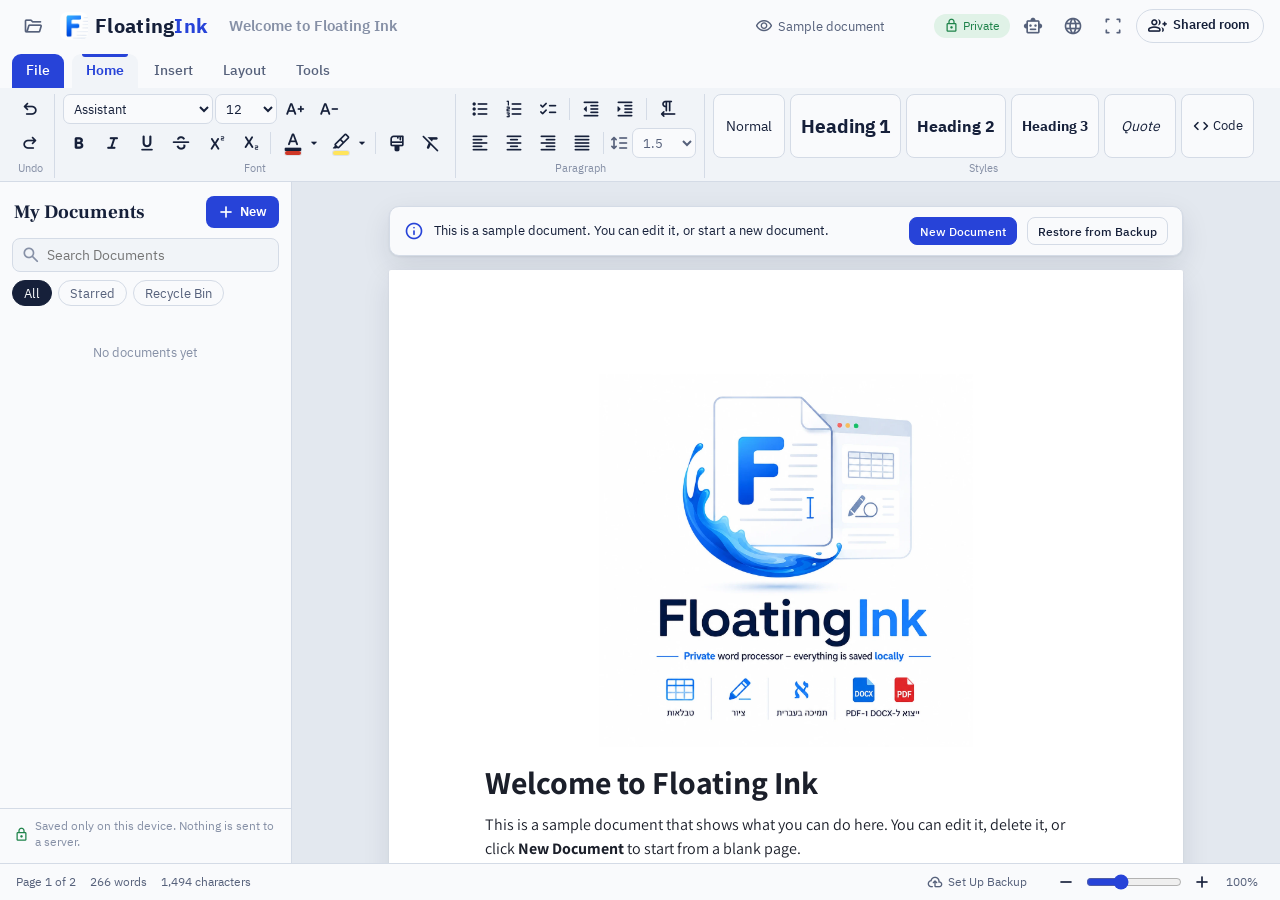
==== ink/index.html @ 9ad46cd8 "Merge main (one-click background removal in drawings) into photo-tools Both sides added translations" ====
<!DOCTYPE html>
<html lang="he" dir="rtl">
<head>
<meta charset="utf-8">
<meta name="viewport" content="width=device-width, initial-scale=1, viewport-fit=cover">
<script>
/* the language: the one chosen on the site (flrot:lang, shared with the games), else Hebrew if the browser
   lists it at all, else the browser's first language we have. Anything but Hebrew loads lang/<code>.js
   before the app starts; Hebrew is the source text inside the app */
(function () {
  var all = ['he', 'en', 'ar', 'zh', 'es', 'fr', 'pt', 'ru', 'de'], l = null, i, c;
  try { l = localStorage.getItem('flrot:lang'); } catch (e) {}
  if (all.indexOf(l) < 0) {
    var nav = navigator.languages || [navigator.language || ''], codes = [];
    for (i = 0; i < nav.length; i++) { c = String(nav[i]).slice(0, 2).toLowerCase(); codes.push(c === 'iw' ? 'he' : c); }
    l = codes.indexOf('he') >= 0 ? 'he' : null;
    for (i = 0; i < codes.length && !l; i++) if (all.indexOf(codes[i]) >= 0) l = codes[i];
    l = l || 'he';
  }
  var root = document.documentElement;
  root.lang = l; root.dir = l === 'he' || l === 'ar' ? 'rtl' : 'ltr';
  /* scripts the Hebrew fonts don't cover: their own interface font, and two document fonts (FONTS in the app) */
  var f = { ar: ['"IBM Plex Sans Arabic"', 'Amiri:wght@400;700&family=Cairo:wght@400;700&family=IBM+Plex+Sans+Arabic:wght@400;500;600;700'],
            ru: ['"Noto Sans"', 'Noto+Sans:wght@400;500;600;700&family=Noto+Serif:wght@400;700'],
            zh: ['"Noto Sans SC"', 'Noto+Sans+SC:wght@400;500;700&family=Noto+Serif+SC:wght@400;700'] }[l];
  if (f) {
    document.write('<link rel="stylesheet" href="https://fonts.googleapis.com/css2?family=' + f[1] + '&display=swap">');
    root.style.setProperty('--ui', f[0] + ',"IBM Plex Sans Hebrew","Segoe UI",Arial,sans-serif');
  }
  if (l !== 'he') document.write('<script src="lang/' + l + '.js"><\/script>');
})();
</script>
<title>Floating Ink</title>
<meta name="description" content="Floating Ink — מעבד תמלילים בעברית: עיצוב כמו בוורד, טבלאות, תמונות, ציור ביד, כתיבה על קובצי PDF ושמירה כ-Word וכ-PDF. המסמכים נשמרים רק במכשיר שלך.">
<meta property="og:type" content="website">
<meta property="og:site_name" content="Floating rotation">
<meta property="og:title" content="Floating Ink">
<meta property="og:description" content="מעבד תמלילים פרטי בעברית – הכל נשמר אצלך. מתקינים ישר מהדפדפן.">
<meta property="og:url" content="https://floatingrotations.com/ink/">
<meta property="og:image" content="https://floatingrotations.com/ink/floating-ink.jpg">
<meta property="og:image:width" content="1254">
<meta property="og:image:height" content="1254">
<meta name="twitter:card" content="summary_large_image">
<meta name="theme-color" content="#f9fafc" media="(prefers-color-scheme: light)">
<meta name="theme-color" content="#141a29" media="(prefers-color-scheme: dark)">
<meta name="apple-mobile-web-app-capable" content="yes">
<meta name="apple-mobile-web-app-title" content="Floating Ink">
<link rel="manifest" href="manifest.webmanifest">
<link rel="icon" type="image/png" sizes="32x32" href="icons/favicon-32.png">
<link rel="apple-touch-icon" href="icons/apple-touch-icon.png">
<link rel="preconnect" href="https://fonts.googleapis.com">
<link rel="preconnect" href="https://fonts.gstatic.com" crossorigin>
<link id="docFonts" rel="stylesheet" href="https://fonts.googleapis.com/css2?family=Alef:wght@400;700&family=Amatic+SC:wght@400;700&family=Assistant:wght@400;700&family=Bellefair&family=David+Libre:wght@400;700&family=Frank+Ruhl+Libre:wght@400;700;900&family=Fredoka:wght@400;700&family=Heebo:wght@400;700&family=IBM+Plex+Mono&family=IBM+Plex+Sans+Hebrew:wght@400;500;600;700&family=Karantina:wght@400;700&family=Miriam+Libre:wght@400;700&family=Noto+Sans+Hebrew:wght@400;700&family=Noto+Serif+Hebrew:wght@400;700&family=Rubik:wght@400;700&family=Secular+One&family=Solitreo&family=Suez+One&family=Varela+Round&display=swap">
<link rel="stylesheet" href="https://fonts.googleapis.com/css2?family=Material+Symbols+Rounded:opsz,wght,FILL,GRAD@24,400,0..1,0&amp;icon_names=abc,ac_unit,ad_group,add,add_box,add_column_left,add_column_right,add_photo_alternate,add_reaction,add_row_above,add_row_below,align_horizontal_center,align_horizontal_left,align_horizontal_right,align_vertical_bottom,align_vertical_center,align_vertical_top,animation,arrow_back,arrow_downward,arrow_drop_down,arrow_forward,arrow_range,arrow_right_alt,arrow_selector_tool,arrow_upward,article,aspect_ratio,auto_awesome,auto_awesome_motion,auto_fix_high,auto_stories,autoplay,background_replace,backup,bar_chart,block,blur_circular,blur_on,bookmark_add,border_all,border_bottom,border_clear,border_color,border_inner,border_left,border_outer,border_right,border_style,border_top,broken_image,brush,calculate,calendar_today,call_split,cell_merge,chat,check,check_circle,checklist,checklist_rtl,chevron_left,chevron_right,chips,circle,class,close,cloud_done,cloud_off,co_present,code,colorize,compare,compress,computer,content_copy,content_cut,content_paste,contrast,crop,crop_free,crop_landscape,crop_portrait,crop_square,css,csv,curtains,dark_mode,dashboard,database,deblur,decimal_decrease,decimal_increase,delete,delete_forever,delete_sweep,description,desk,docs,document_scanner,done,done_all,donut_large,download,draw,edit,edit_calendar,edit_note,emoji_symbols,error,event,expand,expand_less,expand_more,exposure,face,filter_alt,filter_alt_off,filter_b_and_w,filter_tilt_shift,filter_vintage,find_replace,first_page,fit_screen,flag,flare,flip,flip_to_back,flip_to_front,folder_open,font_download,format_align_center,format_align_justify,format_align_left,format_align_right,format_bold,format_clear,format_color_fill,format_color_text,format_indent_decrease,format_indent_increase,format_italic,format_line_spacing,format_list_bulleted,format_list_numbered,format_list_numbered_rtl,format_paint,format_textdirection_l_to_r,format_textdirection_r_to_l,format_underlined,fullscreen,fullscreen_exit,function,functions,gesture,gif,gradient,grain,grid_off,grid_on,grid_view,group,group_add,height,history,home,horizontal_distribute,horizontal_rule,hourglass_top,html,image,imagesmode,info,ink_eraser,ink_highlighter,ink_marker,ink_pen,input,insert_page_break,install_desktop,interests,invert_colors,keyboard,label,landscape,language,lasso_select,last_page,layers,layers_clear,legend_toggle,lens_blur,library_music,light,lightbulb,line_weight,link,link_off,list,lock,login,logout,mail,margin,markdown,match_case,menu,mic,mic_off,more_horiz,motion_blur,motion_photos_off,move_down,move_up,movie,music_note,new_label,note,note_add,notes,opacity,open_in_new,open_with,palette,pause,payments,percent,photo_library,picture_as_pdf,pie_chart,pivot_table_chart,play_arrow,play_circle,playlist_add,playlist_remove,portrait,print,public,push_pin,radio_button_checked,record_voice_over,rectangle,redo,refresh,remove,resize,restart_alt,restore,restore_from_trash,rotate_right,rounded_corner,save,savings,schedule,school,script,search,segment,select,select_all,sell,send,settings_backup_restore,shadow,shapes,share,shopping_cart,show_chart,skip_next,skip_previous,slideshow,smart_display,smart_toy,sort,space_bar,speaker_notes,speaker_notes_off,spellcheck,splitscreen,star,start,sticky_note_2,stop,storage,strikethrough_s,stroke_full,style,subscript,summarize,superscript,swap_horiz,swipe_left,sync,tab,table,table_edit,table_rows,table_view,tabs,tag,text_decrease,text_fields,text_format,text_increase,thermostat,title,toast,toc,tonality,toolbar,translate,travel_explore,tune,turn_slight_right,undo,unfold_less,unfold_more,ungroup,update,upload,upload_file,vertical_align_bottom,vertical_align_center,vertical_align_top,vertical_distribute,vertical_split,vibration,video_file,videocam,view_agenda,view_carousel,view_column,view_in_ar,view_quilt,view_sidebar,vignette,visibility,visibility_off,volume_up,wallpaper,warning,west,width,work,wrap_text,zoom_in,zoom_out&amp;display=block">
<style id="appcss">
:root{
  --desk:#e3e8ef;--surface:#f9fafc;--surface-2:#f1f4f8;--surface-3:#e6ebf2;
  --line:#d4dbe6;--text:#16203a;--text-2:#56617b;--text-3:#8690a6;
  --accent:#2743d8;--accent-2:#1b31a8;--accent-soft:#e3e8fd;--on-accent:#fff;
  --red:#cf3727;--red-soft:#fbe7e4;--green:#1d8249;--green-soft:#e0f2e7;--amber:#a86400;--amber-soft:#fcefd6;
  --paper:#fff;--rule:#c6d3ec;--margin-line:#eaa1a1;
  --shadow:0 1px 2px rgba(22,32,58,.08),0 10px 28px rgba(22,32,58,.10);
  --pop:0 14px 36px rgba(22,32,58,.20),0 2px 6px rgba(22,32,58,.08);
  --ui:"IBM Plex Sans Hebrew","Noto Sans Hebrew","Segoe UI",Arial,sans-serif;
  --display:"Frank Ruhl Libre","David Libre","Times New Roman",serif;
  --mono:"IBM Plex Mono",Consolas,"Courier New",monospace;
  color-scheme:light;
}
@media (prefers-color-scheme:dark){:root:not([data-theme="light"]){
  --desk:#0c111d;--surface:#141a29;--surface-2:#1a2133;--surface-3:#232c42;
  --line:#2a3450;--text:#e4e8f1;--text-2:#a0aac0;--text-3:#6e7892;
  --accent:#8a9dff;--accent-2:#aab8ff;--accent-soft:#222b50;--on-accent:#0c111d;
  --red:#ff7a6a;--red-soft:#3b1f1d;--green:#62cf92;--green-soft:#15301f;--amber:#f1b556;--amber-soft:#35290f;
  --paper:#f3f4f7;--rule:#c1cbe0;--margin-line:#dc9d9d;
  --shadow:0 1px 2px rgba(0,0,0,.5),0 12px 32px rgba(0,0,0,.4);
  --pop:0 16px 40px rgba(0,0,0,.55),0 2px 6px rgba(0,0,0,.3);
  color-scheme:dark;
}}
:root[data-theme="dark"]{
  --desk:#0c111d;--surface:#141a29;--surface-2:#1a2133;--surface-3:#232c42;
  --line:#2a3450;--text:#e4e8f1;--text-2:#a0aac0;--text-3:#6e7892;
  --accent:#8a9dff;--accent-2:#aab8ff;--accent-soft:#222b50;--on-accent:#0c111d;
  --red:#ff7a6a;--red-soft:#3b1f1d;--green:#62cf92;--green-soft:#15301f;--amber:#f1b556;--amber-soft:#35290f;
  --paper:#f3f4f7;--rule:#c1cbe0;--margin-line:#dc9d9d;
  --shadow:0 1px 2px rgba(0,0,0,.5),0 12px 32px rgba(0,0,0,.4);
  --pop:0 16px 40px rgba(0,0,0,.55),0 2px 6px rgba(0,0,0,.3);
  color-scheme:dark;
}
*,*::before,*::after{box-sizing:border-box}
html{height:100%;padding-top:env(safe-area-inset-top,0px);padding-bottom:env(safe-area-inset-bottom,0px)}
body{height:100%;margin:0;background:var(--desk);color:var(--text);font:14px/1.45 var(--ui);overflow:hidden}
[hidden]{display:none!important}
button,input,select,textarea{font:inherit;color:inherit}
button{cursor:pointer}
:focus-visible{outline:2px solid var(--accent);outline-offset:2px}
.ms{font-family:"Material Symbols Rounded";font-weight:normal;font-style:normal;font-size:20px;line-height:1;letter-spacing:normal;text-transform:none;display:inline-block;white-space:nowrap;direction:ltr;width:1em;overflow:hidden;flex:none;font-feature-settings:"liga";-webkit-font-smoothing:antialiased;font-variation-settings:"FILL" 0,"wght" 400,"GRAD" 0,"opsz" 24;user-select:none}
.ms.fill{font-variation-settings:"FILL" 1,"wght" 400,"GRAD" 0,"opsz" 24}
.flip{transform:scaleX(-1)}
:root[dir=ltr] .flip{transform:none}
.grow{flex:1}
.muted{color:var(--text-3)}
.small{font-size:12px}

/* ---------- app bar ---------- */
#app{height:100%;display:flex;flex-direction:column;min-height:0}
#appbar{flex:none;display:flex;align-items:center;gap:10px;padding:8px 16px;background:var(--surface);min-width:0}
.brand{display:flex;align-items:center;gap:7px;flex:none}
.brand img{width:28px;height:28px;display:block;border-radius:7px}
.wordmark{font:800 20px/1 var(--ui);letter-spacing:.3px;direction:ltr}
.wordmark b{color:var(--accent);font-weight:800}
.doc-title{flex:1 1 auto;min-width:60px;max-width:520px;border:1px solid transparent;border-radius:8px;background:transparent;padding:6px 10px;font-weight:600;font-size:15px;color:var(--text)}
.doc-title:hover{border-color:var(--line)}
.doc-title:focus{border-color:var(--accent);background:var(--surface-2);outline:none}
.doc-title::placeholder{color:var(--text-3)}
.save-state{display:inline-flex;align-items:center;gap:5px;font-size:12.5px;color:var(--text-2);white-space:nowrap;border:0;background:none;padding:4px 7px;border-radius:6px;cursor:default}
.save-state.error{color:var(--red);background:var(--red-soft);cursor:pointer}
.save-state .ms{font-size:18px}
.file-chip{display:inline-flex;align-items:center;gap:5px;min-width:0;max-width:230px;font-size:12.5px;color:var(--text-2);white-space:nowrap;border:1px solid var(--line);background:var(--surface-2);padding:3px 10px 3px 8px;border-radius:999px;cursor:pointer}
.file-chip .txt{overflow:hidden;text-overflow:ellipsis}
.file-chip .ms{font-size:17px}
.file-chip:hover,.file-chip.dirty{border-color:var(--accent);color:var(--accent)}
.file-chip.dirty{background:var(--accent-soft)}
@media (max-width:640px){.file-chip .txt{display:none}.file-chip{padding:3px 6px}}
.appbar-end{margin-inline-start:auto;display:flex;align-items:center;gap:6px;flex:none}
.private{display:inline-flex;align-items:center;gap:4px;font-size:12px;color:var(--green);background:var(--green-soft);padding:3px 10px;border-radius:999px;white-space:nowrap;cursor:default}
.private .ms{font-size:15px}
.icon-btn{display:inline-grid;place-items:center;width:34px;height:34px;flex:none;border-radius:8px;border:0;background:none;color:var(--text-2);padding:0}
.icon-btn:hover{background:var(--surface-3);color:var(--text)}
.ai-btn{display:inline-flex;align-items:center;gap:6px;height:34px;padding:0 14px 0 12px;border-radius:999px;border:0;background:var(--accent);color:var(--on-accent);font-weight:600;font-size:13px;white-space:nowrap}
.ai-btn:hover{background:var(--accent-2)}
.install-btn{display:inline-flex;align-items:center;gap:6px;height:34px;padding:0 13px 0 11px;border-radius:999px;border:1.5px solid var(--accent);background:transparent;color:var(--accent);font-weight:600;font-size:13px;white-space:nowrap}
.install-btn:hover{background:var(--accent-soft)}
.no-ai .ai-only{display:none!important}

/* ---------- ribbon ---------- */
#tabs{flex:none;display:flex;align-items:flex-end;gap:2px;padding:2px 12px 0;background:var(--surface);overflow-x:auto;scrollbar-width:none}
#tabs::-webkit-scrollbar{display:none}
.tab{position:relative;border:0;background:none;padding:7px 14px 8px;font-weight:500;font-size:13.5px;color:var(--text-2);border-radius:9px 9px 0 0;white-space:nowrap}
.tab:hover{color:var(--text);background:var(--surface-2)}
.tab[aria-selected="true"]{color:var(--accent);background:var(--surface-2);font-weight:600}
.tab[aria-selected="true"]::before{content:"";position:absolute;inset-inline:10px;top:0;height:3px;border-radius:0 0 3px 3px;background:var(--accent)}
.tab.file{color:var(--on-accent);background:var(--accent);margin-inline-end:6px}
.tab.file:hover{background:var(--accent-2);color:var(--on-accent)}
.tab.file[aria-selected="true"]{background:var(--accent-2)}
.tab.file[aria-selected="true"]::before{display:none}
.tab.ctx{color:var(--amber)}
.tab.ctx[aria-selected="true"]::before{background:var(--amber)}
#ribbon{flex:none;background:var(--surface-2);border-bottom:1px solid var(--line);overflow-x:auto;overflow-y:hidden}
.panel{display:flex;align-items:stretch;width:max-content;min-width:100%;min-height:92px;padding:6px 6px 3px}
.grp{display:flex;flex-direction:column;justify-content:space-between;padding:0 8px;border-inline-end:1px solid var(--line)}
.grp:last-child{border-inline-end:0}
.gb{flex:1;display:flex;align-items:center;gap:3px}
.gb.col{flex-direction:column;align-items:stretch;justify-content:center;gap:4px}
.row{display:flex;align-items:center;gap:2px}
/* left to right, the alignment buttons read left, center, right, justify */
:root[dir=ltr] .row>[data-cmd=alignL]{order:1}
:root[dir=ltr] .row>[data-cmd=alignC]{order:2}
:root[dir=ltr] .row>[data-cmd=alignR]{order:3}
:root[dir=ltr] .row>[data-cmd=alignJ],:root[dir=ltr] .row>[data-cmd=alignJ]~*{order:4}
.lang-grid{display:grid;grid-template-columns:repeat(3,1fr);gap:6px;min-width:280px}
.lang-grid button{border:1px solid var(--line);background:var(--surface-2);color:var(--text);border-radius:8px;padding:8px 6px;font-weight:600;font-size:13.5px}
.lang-grid button:hover{border-color:var(--accent)}
.lang-grid button.on{background:var(--accent);border-color:var(--accent);color:#fff}
.gn{font-size:11px;color:var(--text-3);text-align:center;padding:3px 0 1px;white-space:nowrap}
.rb{display:inline-flex;align-items:center;justify-content:center;gap:4px;min-width:30px;height:30px;padding:0 5px;border:1px solid transparent;border-radius:7px;background:none;color:var(--text);font-weight:500;font-size:12.5px;white-space:nowrap}
.rb:hover{background:var(--surface-3)}
.rb:disabled{opacity:.4;cursor:default;background:none}
.rb.on{background:var(--accent-soft);color:var(--accent);border-color:color-mix(in srgb,var(--accent) 28%,transparent)}
.rb.big{flex-direction:column;height:64px;min-width:58px;max-width:88px;padding:4px 6px 3px;gap:3px;font-size:12px;line-height:1.15;white-space:normal;text-align:center}
.rb.big .ms{font-size:26px}
.rb.txt{padding:0 9px}
.sep{width:1px;align-self:stretch;margin:4px 3px;background:var(--line);flex:none}
.sel{height:30px;border:1px solid var(--line);border-radius:7px;background:var(--surface);padding:0 6px;font-size:13px}
.font-sel{width:150px}
.size-sel{width:62px}
.lh-wrap{display:inline-flex;align-items:center;gap:3px;color:var(--text-2)}
.lh-wrap .sel{width:64px}
.split{display:inline-flex;align-items:stretch}
.split .rb:first-child{border-start-end-radius:0;border-end-end-radius:0;padding-inline-end:2px}
.split .rb:last-child{min-width:16px;width:16px;padding:0;border-start-start-radius:0;border-end-start-radius:0}
.split .rb:last-child .ms{font-size:16px}
.cbar{position:relative;display:inline-grid;place-items:center;height:24px}
.cbar::after{content:"";position:absolute;inset-inline:2px;bottom:0;height:4px;border-radius:2px;background:var(--c,#cf3727);box-shadow:0 0 0 1px rgba(0,0,0,.08)}
.cbar .ms{margin-top:-4px}
.styles{gap:5px}
.style-chip{height:64px;min-width:72px;padding:6px 10px;border:1px solid var(--line);border-radius:8px;background:var(--surface);color:var(--text);display:flex;align-items:center;justify-content:center;white-space:nowrap}
.style-chip:hover{border-color:var(--text-3)}
.style-chip.on{border-color:var(--accent);box-shadow:inset 0 0 0 1px var(--accent);color:var(--accent)}
.paper-btn{display:flex;flex-direction:column;align-items:center;gap:3px;border:1px solid transparent;border-radius:8px;background:none;padding:4px 6px;font-size:11.5px;color:var(--text)}
.paper-btn:hover{background:var(--surface-3)}
.paper-btn.on{border-color:var(--accent);background:var(--accent-soft);color:var(--accent)}
.pp{display:block;width:30px;height:40px;border:1px solid #c9d0dc;border-radius:3px;background:#fff}
.pp.lines{background:repeating-linear-gradient(#fff 0 5px,#b9c7e6 5px 6px)}
.pp.grid{background:linear-gradient(#c7d2e8 1px,transparent 1px) 0 0/5px 5px,linear-gradient(90deg,#c7d2e8 1px,transparent 1px) 0 0/5px 5px,#fff}
.pp.dots{background:radial-gradient(circle,#9fadc8 .8px,transparent 1.2px) 0 0/5px 5px,#fff}
.pc-grid{display:grid;grid-template-columns:repeat(3,24px);gap:6px}
.pc{width:24px;height:24px;border-radius:6px;border:1px solid #c3cad6;padding:0}
.pc.on{box-shadow:0 0 0 2px var(--surface-2),0 0 0 4px var(--accent)}

/* ---------- workspace ---------- */
#work{flex:1;display:flex;min-height:0;position:relative}
#drawer{flex:none;width:292px;display:flex;flex-direction:column;background:var(--surface);border-inline-end:1px solid var(--line);min-height:0}
#desk{flex:1;min-width:0;overflow:auto;position:relative;padding:24px 16px 72px}
#side{flex:none;width:350px;display:flex;flex-direction:column;background:var(--surface);border-inline-start:1px solid var(--line);min-height:0}
#banner{max-width:794px;margin:0 auto 14px;display:flex;align-items:center;gap:10px;flex-wrap:wrap;padding:10px 14px;border-radius:10px;background:var(--surface);border:1px solid var(--line);box-shadow:var(--shadow);font-size:13px}
#banner>.ms{color:var(--accent)}
#banner .b-txt{flex:1;min-width:180px}
#loading{position:absolute;inset:0;display:grid;place-items:center;color:var(--text-3);font-size:14px;background:var(--desk);z-index:5}

/* the sheet of paper */
#sheet{--pw:794px;--ph:1123px;--mt:96px;--ms:96px;--lp:24px;--page-color:#fff;position:relative;width:var(--pw);min-height:var(--ph);margin:0 auto;padding:var(--mt) var(--ms);background-color:var(--page-color);box-shadow:var(--shadow);border-radius:2px}
#sheet.paper-lines{background-image:linear-gradient(to left,transparent calc(var(--ms) - 14px),var(--margin-line) calc(var(--ms) - 14px),var(--margin-line) calc(var(--ms) - 12.5px),transparent calc(var(--ms) - 12.5px)),repeating-linear-gradient(to bottom,transparent 0,transparent calc(var(--lp) - 1px),var(--rule) calc(var(--lp) - 1px),var(--rule) var(--lp));background-position:0 0,0 var(--mt)}
#sheet.paper-grid{background-image:linear-gradient(var(--rule) 1px,transparent 1px),linear-gradient(90deg,var(--rule) 1px,transparent 1px);background-size:5mm 5mm}
#sheet.paper-dots{background-image:radial-gradient(circle at 1px 1px,#a9b5cd 1px,transparent 1.6px);background-size:5mm 5mm}
#sheet.paper-lines .doc p,#sheet.paper-lines .doc li,#sheet.paper-lines .doc h2,#sheet.paper-lines .doc h3{margin-block:0;line-height:var(--lp)}
#sheet.paper-lines .doc h1{margin-block:0;line-height:calc(var(--lp) * 2)}
#guides{position:absolute;inset:0;pointer-events:none}
.pg-line{position:absolute;inset-inline:0;height:0;border-top:1px dashed rgba(39,67,216,.32)}
.pg-line span{position:absolute;top:-9px;inset-inline-end:10px;font:500 10.5px/16px var(--ui);color:#7f89a0;background:var(--page-color);padding:0 7px;border-radius:8px;border:1px solid #dde2ec}
#editor{position:relative;min-height:calc(var(--ph) - 2 * var(--mt));outline:none;caret-color:#2743d8}
#editor[contenteditable="false"]{cursor:default}

/* ---------- document content (shared with exports) ---------- */
.doc{font-family:var(--doc-font,"Assistant"),"Assistant",Arial,sans-serif;font-size:var(--doc-size,12pt);line-height:var(--doc-lh,1.5);color:#1b1f2a;overflow-wrap:break-word;text-align:start}
.doc::after{content:"";display:block;clear:both}
.doc.empty>p:first-child::before{content:var(--t-start,"מתחילים לכתוב כאן…");position:absolute;color:#9aa3b6;pointer-events:none}
.doc p{margin:0 0 .5em}
.doc h1{font-size:2em;line-height:1.2;margin:.5em 0 .35em;font-weight:700}
.doc h2{font-size:1.5em;line-height:1.25;margin:.8em 0 .3em;font-weight:700}
.doc h3{font-size:1.2em;line-height:1.3;margin:.7em 0 .25em;font-weight:700}
.doc h4{font-size:1.05em;margin:.6em 0 .2em;font-weight:700}
.doc>:first-child{margin-top:0}
.doc blockquote{margin:.6em 0;padding:.35em 1em;border-inline-start:3px solid #2743d8;background:#f2f4fb;color:#39425a}
.doc pre{margin:.6em 0;padding:.7em 1em;background:#f2f4f8;border:1px solid #e0e5ee;border-radius:6px;font:.9em/1.5 var(--mono);white-space:pre-wrap;direction:ltr;text-align:left}
.doc ul,.doc ol{margin:0 0 .5em;padding-inline-start:1.7em}
.doc li{margin:.1em 0}
.doc li>ul,.doc li>ol,.doc ul>ul,.doc ol>ol,.doc ul>ol,.doc ol>ul{margin-bottom:0}
.doc ul.checklist{list-style:none;padding-inline-start:.1em}
.doc ul.checklist>li{position:relative;padding-inline-start:1.75em}
.doc ul.checklist>li::before{content:"";position:absolute;inset-inline-start:.1em;top:.25em;top:calc((1lh - 1.05em) / 2);width:1.05em;height:1.05em;border:1.6px solid #8390a8;border-radius:4px;background:#fff;cursor:pointer}
.doc ul.checklist>li[data-checked="true"]::before{background:#2743d8 url("data:image/svg+xml,%3Csvg xmlns='http://www.w3.org/2000/svg' viewBox='0 0 24 24'%3E%3Cpath d='M9.5 16.2 5.3 12l-1.4 1.4 5.6 5.6 11-11-1.4-1.4z' fill='%23fff'/%3E%3C/svg%3E") center/90% no-repeat;border-color:#2743d8}
.doc ul.checklist>li[data-checked="true"]{color:#8a93a8;text-decoration:line-through;text-decoration-color:#b3bacb}
.doc table{border-collapse:collapse;width:100%;margin:.4em 0 .8em;table-layout:fixed}
.doc td,.doc th{border:1px solid #b9c2d3;padding:.3em .5em;vertical-align:top;overflow-wrap:anywhere}
.doc th{background:#edf0f7;font-weight:700;text-align:start}
.doc td>:last-child,.doc th>:last-child{margin-bottom:0}
.doc img{max-width:100%;height:auto}
.doc img.img-center{display:block;margin:.5em auto}
.doc img.img-right{float:right;margin:.2em 0 .5em 1em}
.doc img.img-left{float:left;margin:.2em 1em .5em 0}
.doc img.sel{outline:2px solid #2743d8;outline-offset:2px}
.doc a{color:#2743d8;text-decoration:underline}
.doc hr{border:0;border-top:1.5px solid #c3cad8;margin:1em 0}
.doc hr.page-break{border-top:1.5px dashed #97a3bd;margin:1.6em 0;overflow:visible;position:relative}
.doc hr.page-break::after{content:var(--t-break,"מעבר עמוד");position:absolute;top:-.8em;left:50%;transform:translateX(-50%);padding:0 .7em;background:var(--page-color,#fff);font:500 11px/1.6 var(--ui);color:#8a93a8}
.doc .callout{margin:.6em 0;padding:.6em 1em;border-radius:6px;border-inline-start:4px solid}
.doc .callout>:last-child{margin-bottom:0}
.doc .callout-note{background:#e9eeff;border-color:#2743d8}
.doc .callout-tip{background:#e3f4e9;border-color:#1d8249}
.doc .callout-warn{background:#fff2d6;border-color:#c07a00}
.doc .callout-important{background:#fde7e3;border-color:#cf3727}
.doc .toc{margin:.6em 0 1em;padding:.7em 1em;border:1px solid #d5dbe7;border-radius:6px;background:#fafbfd}
.doc .toc p{margin:0 0 .2em;display:flex;gap:.4em;align-items:baseline}
.doc .toc .toc-title{font-weight:700;font-size:1.1em;margin-bottom:.4em}
.doc .toc .toc-l2{padding-inline-start:1.2em}
.doc .toc .toc-l3{padding-inline-start:2.4em}
.doc .toc .toc-dots{flex:1;border-bottom:1.5px dotted #b5bdcc;min-width:1em}
.doc .toc .toc-pg{color:#6c7590}
.doc sub,.doc sup{font-size:.72em;line-height:0}
.pdf-doc hr.page-break{break-after:page;page-break-after:always;border:0;margin:0}
.pdf-doc hr.page-break::after{display:none}
::highlight(find){background-color:rgba(255,213,0,.45)}
::highlight(find-cur){background-color:#ff9b3d;color:#000}

/* ---------- documents drawer ---------- */
.dr-head{display:flex;align-items:center;gap:8px;padding:14px 12px 10px 14px}
.dr-head h2{margin:0;font:700 19px var(--display);flex:1}
.new-btn{display:inline-flex;align-items:center;gap:4px;height:32px;padding:0 12px 0 10px;border-radius:8px;border:0;background:var(--accent);color:var(--on-accent);font-weight:600;font-size:13px}
.new-btn:hover{background:var(--accent-2)}
.dr-search{margin:0 12px 8px;position:relative}
.dr-search input{width:100%;height:34px;border:1px solid var(--line);border-radius:8px;background:var(--surface-2);padding-block:0;padding-inline:34px 10px}
.dr-search .ms{position:absolute;inset-inline-start:9px;top:7px;color:var(--text-3)}
.chips{display:flex;gap:6px;padding:0 12px 8px}
.chip{border:1px solid var(--line);background:none;border-radius:999px;padding:3px 11px;font-size:12.5px;color:var(--text-2)}
.chip[aria-pressed="true"]{background:var(--text);color:var(--surface);border-color:var(--text)}
#docList{flex:1;overflow:auto;padding:2px 8px 12px}
.di{display:flex;align-items:flex-start;gap:2px;padding:9px 8px 9px 10px;border-radius:9px;cursor:pointer}
.di:hover{background:var(--surface-2)}
.di.cur{background:var(--accent-soft)}
.di.cur .di-t{color:var(--accent)}
.di.trashed{cursor:default}
.di-main{flex:1;min-width:0}
.di-t{font-weight:600;font-size:13.5px;white-space:nowrap;overflow:hidden;text-overflow:ellipsis}
.di-m{font-size:11.5px;color:var(--text-3);margin-top:1px;font-variant-numeric:tabular-nums}
.di-s{font-size:12px;color:var(--text-2);margin-top:3px;display:-webkit-box;-webkit-line-clamp:2;-webkit-box-orient:vertical;overflow:hidden}
.di .icon-btn{width:28px;height:28px;opacity:0}
.di:hover .icon-btn,.di:focus-within .icon-btn,.di .icon-btn.on{opacity:1}
.di .star.on{color:#d99a00}
.dr-empty{padding:28px 16px;text-align:center;color:var(--text-3);font-size:13px}
.trash-bar{display:flex;align-items:center;gap:8px;padding:4px 4px 10px;font-size:12px}
.dr-foot{padding:9px 14px 12px;border-top:1px solid var(--line);font-size:11.5px;color:var(--text-3);display:flex;align-items:center;gap:6px}
.dr-foot .ms{font-size:15px;color:var(--green)}
.only-overlay{display:none}

/* ---------- side panel ---------- */
.sp-head{display:flex;align-items:center;gap:8px;padding:12px 10px 10px 16px;border-bottom:1px solid var(--line)}
.sp-head h2{margin:0;flex:1;font:700 19px var(--display)}
.sp-body{flex:1;overflow:auto;padding:14px 16px 18px}
.field{width:100%;height:36px;border:1px solid var(--line);border-radius:8px;background:var(--surface-2);padding:0 10px;color:var(--text)}
textarea.field{height:auto;padding:8px 10px;resize:vertical;min-height:72px;line-height:1.5}
select.field{padding:0 8px}
.fld{display:flex;flex-direction:column;gap:5px;margin-bottom:12px;font-size:12.5px;color:var(--text-2)}
.two{display:grid;grid-template-columns:1fr 1fr;gap:10px}
.btn{display:inline-flex;align-items:center;justify-content:center;gap:6px;height:34px;padding:0 14px;border:1px solid var(--line);border-radius:8px;background:var(--surface);color:var(--text);font-weight:500;font-size:13px;white-space:nowrap}
.btn:hover{background:var(--surface-3)}
.btn .ms{font-size:18px}
.btn.primary{background:var(--accent);border-color:var(--accent);color:var(--on-accent)}
.btn.primary:hover{background:var(--accent-2);border-color:var(--accent-2)}
.btn.danger{background:var(--red);border-color:var(--red);color:#fff}
.btn.small{height:28px;padding:0 10px;font-size:12px}
.btn:disabled{opacity:.5;cursor:default}
.btn-row{display:flex;flex-wrap:wrap;gap:6px}
.check{display:flex;align-items:center;gap:7px;font-size:13px;color:var(--text-2);margin-bottom:6px}
.find-nav{display:flex;align-items:center;gap:6px;margin:-4px 0 10px}
.find-count{font-size:12px;color:var(--text-2);font-variant-numeric:tabular-nums}
.ol-item{display:block;width:100%;text-align:start;border:0;background:none;padding:6px 8px;border-radius:7px;color:var(--text);font-size:13.5px;white-space:nowrap;overflow:hidden;text-overflow:ellipsis}
.ol-item:hover{background:var(--surface-3)}
.ol-item.l1{font-weight:700}
.ol-item.l2{padding-inline-start:22px}
.ol-item.l3{padding-inline-start:38px;color:var(--text-2);font-size:13px}
.ver{padding:10px 0;border-bottom:1px solid var(--line);display:flex;flex-direction:column;gap:6px}
.ver-t{font-weight:600;font-size:13px;font-variant-numeric:tabular-nums}
.ver-m{font-size:12px;color:var(--text-3)}
.ver-prev{max-height:62vh;overflow:auto;background:#fff;padding:24px 28px;border-radius:8px;border:1px solid var(--line)}
.scope{display:flex;align-items:center;gap:7px;font-size:12.5px;color:var(--text-2);background:var(--surface-2);border:1px solid var(--line);border-radius:8px;padding:7px 10px;margin-bottom:12px}
.scope .ms{font-size:18px;color:var(--accent)}
.ai-grid{display:grid;grid-template-columns:1fr 1fr;gap:6px;margin-bottom:12px}
.ai-act{display:flex;align-items:center;gap:7px;border:1px solid var(--line);background:var(--surface);border-radius:9px;padding:8px 10px;font-size:13px;text-align:start;color:var(--text)}
.ai-act:hover{border-color:var(--accent);color:var(--accent)}
.ai-act .ms{font-size:19px;color:var(--accent)}
.ai-ask{display:flex;flex-direction:column;align-items:flex-start;gap:6px;margin-bottom:14px}
.ai-out{border:1px solid var(--line);border-radius:10px;background:var(--surface-2);padding:12px;margin-bottom:12px}
.ai-out-h{display:flex;align-items:center;gap:8px;margin-bottom:8px;font-weight:600;font-size:13px}
.ai-out-h>.ms{color:var(--accent);font-size:18px}
.ai-text{white-space:pre-wrap;font-size:14px;line-height:1.6;max-height:340px;overflow:auto;color:var(--text);margin-bottom:10px}
.ai-text:empty{display:none}
.ai-text.thinking{color:var(--text-3)}
.ai-err{color:var(--red);font-size:13px;margin:0 0 10px}
.ai-note{font-size:11.5px;color:var(--text-3);margin:4px 0 0}
/* Connect AI panel */
.icon-btn.link-on{color:var(--accent)}
.link-switch{display:flex;align-items:center;gap:8px;font-weight:600;cursor:pointer}
.link-state{margin:10px 0 12px;padding:8px 10px;border-radius:8px;background:var(--surface-2);font-size:13px;color:var(--text-2)}
.link-state.ready{background:var(--accent-soft);color:var(--accent);font-weight:600}
.link-log{display:flex;flex-direction:column;gap:8px;max-height:44vh;overflow:auto;padding:2px}
.link-msg{background:var(--surface-2);border-radius:10px;padding:7px 10px;font-size:13.5px}
.link-msg.me{background:var(--accent-soft)}
.link-msg b{display:block;font-size:12px;color:var(--text-2);margin-bottom:2px}
.link-txt{white-space:pre-wrap;overflow-wrap:anywhere}
.link-act{display:flex;gap:6px;align-items:flex-start;font-size:12px;color:var(--text-3)}
.link-act .ms{font-size:15px}
.link-ask{display:flex;flex-direction:column;gap:6px;margin-top:10px}
.link-wait{margin:10px 0 0;font-size:12px;color:var(--text-3)}
.link-wait.on{color:var(--green);font-weight:600}
.link-help{margin-top:12px;font-size:13px}
.link-help summary{cursor:pointer;font-weight:600}
.link-help ol{padding-inline-start:20px;margin:8px 0;display:flex;flex-direction:column;gap:6px}
/* rooms: the button, the others on the slide, the panel and the way in */
.room-btn{display:inline-flex;align-items:center;gap:6px;height:34px;padding:0 13px 0 11px;border-radius:999px;border:1.5px solid var(--line);background:var(--surface);color:var(--text);font-weight:600;font-size:13px;white-space:nowrap}
.room-btn:hover{border-color:var(--accent);color:var(--accent)}
.room-btn .ms{font-size:19px}
.room-btn.live{border-color:color-mix(in srgb,var(--green) 45%,transparent);background:var(--green-soft);color:var(--green)}
.room-btn.live.wait{border-color:color-mix(in srgb,var(--amber) 45%,transparent);background:var(--amber-soft);color:var(--amber)}
.room-btn.live>.ms{display:none}
.room-btn.live .rb-t{direction:ltr;unicode-bidi:isolate;letter-spacing:.05em;font-family:var(--mono)}
.room-faces{display:inline-flex}
.room-faces:empty{display:none}
.room-faces i{display:inline-grid;place-items:center;width:22px;height:22px;border-radius:50%;margin-inline-start:-6px;box-shadow:0 0 0 2px var(--surface);font:700 11px/1 var(--ui);font-style:normal;color:#fff}
.room-faces i:first-child{margin-inline-start:0}
#roomLayer{position:absolute;left:0;top:0;width:100%;height:100%;pointer-events:none;z-index:3;direction:ltr}
.rsel{position:absolute;border:2px solid;border-radius:5px}
.rsel.ed{border-width:3px}
.rtag{position:absolute;left:-2px;bottom:100%;margin-bottom:3px;max-width:200px;overflow:hidden;text-overflow:ellipsis;padding:1px 8px;border-radius:6px 6px 6px 0;font:600 12px/1.5 var(--ui);color:#fff;white-space:nowrap}
.rcur{position:absolute;left:-2px;top:-2px;transition:transform .1s linear;will-change:transform}
.rcur svg{display:block;filter:drop-shadow(0 1px 1.5px rgba(0,0,0,.35))}
.rcur span{position:absolute;left:14px;top:18px;padding:1px 8px;border-radius:0 7px 7px 7px;font:600 12px/1.5 var(--ui);color:#fff;white-space:nowrap}
.thumb{position:relative}
.rdots{position:absolute;top:5px;inset-inline-end:5px;display:flex;gap:3px;pointer-events:none}
.rdots i{width:10px;height:10px;border-radius:50%;box-shadow:0 0 0 2px #fff}
.room-code{display:flex;align-items:center;gap:10px;padding:12px 14px;border-radius:12px;background:var(--surface-2);margin-bottom:10px}
.room-code span{font-size:12px;color:var(--text-2)}
.room-code b{flex:1;text-align:center;direction:ltr;white-space:nowrap;font:700 24px/1 var(--mono);letter-spacing:.06em}
.room-link{display:flex;flex-wrap:wrap;gap:6px;margin-bottom:12px}
.room-link .field{flex:1 1 100%;height:32px;font-size:12.5px;color:var(--text-2)}
.room-state{display:flex;align-items:center;gap:8px;margin:0 0 14px;padding:8px 10px;border-radius:8px;background:var(--surface-2);font-size:13px;color:var(--text-2)}
.room-state .ms{font-size:18px}
.room-state.live{background:var(--green-soft);color:var(--green);font-weight:600}
.room-state.alone,.room-state.connecting{background:var(--amber-soft);color:var(--amber)}
.room-state.connecting .ms{animation:spin 1.2s linear infinite}
.room-state.offline,.room-state.fail,.room-state.elsewhere{background:var(--red-soft);color:var(--red)}
.room-h{font-size:12px;font-weight:600;color:var(--text-2);margin:0 2px 6px}
.room-people{list-style:none;margin:0 0 14px;padding:0;display:flex;flex-direction:column;gap:2px}
.room-people li{display:flex;align-items:center;gap:8px;min-height:34px;padding:4px 8px;border-radius:8px;font-size:13.5px}
.room-people li:hover{background:var(--surface-2)}
.room-people li.away{opacity:.5}
.room-dot{width:12px;height:12px;border-radius:50%;flex:none}
.room-nm{min-width:0;overflow:hidden;text-overflow:ellipsis;white-space:nowrap;font-weight:600}
.room-tag{font-size:12px;color:var(--text-3);white-space:nowrap}
.room-host{display:inline-flex}
.room-host .ms{font-size:16px;color:var(--amber)}
.room-go{border:0;background:none;color:var(--accent);font-size:12px;padding:3px 7px;border-radius:6px;white-space:nowrap}
.room-go:hover{background:var(--accent-soft)}
.room-dlg .room-intro{margin-top:0;color:var(--text-2)}
.room-opts{display:grid;grid-template-columns:1fr 1fr;gap:10px;margin:4px 0 12px}
.room-opt{display:flex;flex-direction:column;gap:7px;padding:14px;border:1px solid var(--line);border-radius:12px;background:var(--surface)}
.room-opt .ms.big{font-size:28px;color:var(--accent)}
.room-opt b{font-size:14.5px}
.room-opt>span{flex:1;font-size:12.5px;color:var(--text-2)}
.room-code-in{height:40px;text-align:center;font:600 18px var(--mono);letter-spacing:.12em;text-transform:uppercase}
.room-code-in::placeholder{letter-spacing:.12em;color:var(--text-3);opacity:.6}
.room-err{margin:0 0 10px;color:var(--red);font-size:13px}
.room-wait{display:flex;flex-direction:column;align-items:center;gap:8px;padding:22px 6px 10px;text-align:center}
.room-wait .ms{font-size:36px;color:var(--accent)}
.room-wait.spin .ms{animation:spin 1.2s linear infinite}
.room-wait-act{justify-content:center;margin-bottom:6px}
#roomCarets{position:absolute;inset:0;pointer-events:none;z-index:2;direction:ltr}
.rcaret{position:absolute;width:2px;border-radius:1px}
.rflag{position:absolute;left:-1px;bottom:100%;margin-bottom:1px;padding:0 6px;border-radius:4px 4px 4px 0;font:600 11px/1.6 var(--ui);color:#fff;white-space:nowrap}
.rhl{position:absolute;opacity:.22;border-radius:2px}
@media (max-width:640px){.room-btn .rb-t{display:none}.room-btn{padding:0 8px}.room-faces i:nth-child(n+3){display:none}.room-opts{grid-template-columns:1fr}.save-state .txt{display:none}}
.ai-off{text-align:center;color:var(--text-2);padding:24px 8px}
.ai-off .ms{font-size:34px;color:var(--accent);width:auto}
.ai-good{display:flex;align-items:center;gap:6px;color:var(--green);margin:0 0 8px}
.fix{display:flex;align-items:center;flex-wrap:wrap;gap:6px 8px;padding:8px 0;border-bottom:1px dashed var(--line);font-size:14px}
.fix .ms{font-size:16px;color:var(--text-3)}
.fix.done{opacity:.55}
.fix-w{color:var(--red);text-decoration:line-through}
.fix-r{color:var(--green);font-weight:600}
.fix-y{font-size:11.5px;color:var(--text-3);flex-basis:100%}
.fix-ok{color:var(--green);font-size:12px;font-weight:600}
.fix-no{color:var(--text-3);font-size:12px}
.title-opt{display:flex;align-items:center;gap:8px;width:100%;text-align:start;border:1px solid var(--line);background:var(--surface);border-radius:8px;padding:8px 10px;margin-bottom:6px;color:var(--text);font-size:14px}
.title-opt:hover{border-color:var(--accent);color:var(--accent)}
.dots::after{content:"";animation:dots 1.2s steps(4) infinite}
@keyframes dots{0%{content:""}25%{content:"."}50%{content:".."}75%{content:"..."}}

/* ---------- status bar ---------- */
#status{flex:none;display:flex;align-items:center;gap:14px;padding:5px 16px;background:var(--surface);border-top:1px solid var(--line);font-size:12px;color:var(--text-2);font-variant-numeric:tabular-nums;white-space:nowrap;overflow-x:auto;scrollbar-width:none}
.goal{display:inline-flex;align-items:center;gap:7px;border:0;background:none;color:inherit;padding:2px 4px;border-radius:6px;font-size:12px}
.goal:hover{background:var(--surface-3)}
.goal-bar{width:80px;height:6px;border-radius:3px;background:var(--surface-3);overflow:hidden}
.goal-bar i{display:block;height:100%;width:0;background:var(--accent);border-radius:3px;transition:width .3s}
.goal.done .goal-bar i{background:var(--green)}
.zoom{display:inline-flex;align-items:center;gap:2px}
.zoom .rb{min-width:26px;height:26px}
.zoom input{width:96px;accent-color:var(--accent)}
.zoom-pct{border:0;background:none;color:inherit;font-size:12px;min-width:44px;border-radius:6px}
.zoom-pct:hover{background:var(--surface-3)}
.mode-chip{font-size:11.5px;padding:2px 9px;border-radius:999px;background:var(--amber-soft);color:var(--amber)}

/* ---------- backup ---------- */
.bk-chip{display:inline-flex;align-items:center;gap:5px;border:0;background:none;color:inherit;font-size:12px;padding:2px 9px;border-radius:999px}
.bk-chip:hover{background:var(--surface-3)}
.bk-chip .ms{font-size:16px}
.bk-chip.ok .ms{color:var(--green)}
.bk-chip.warn{background:var(--amber-soft);color:var(--amber)}
.bk-chip.error{background:var(--red-soft);color:var(--red)}
.bk-chip.busy .ms{animation:spin 1.2s linear infinite}
@keyframes spin{to{transform:rotate(360deg)}}
.bk-state{display:flex;align-items:flex-start;gap:10px;padding:10px 12px;border-radius:10px;background:var(--surface-2);margin-bottom:12px}
.bk-state>.ms{font-size:24px;color:var(--text-2)}
.bk-state b{display:block;font-size:14px;margin-bottom:2px}
.bk-state span{font-size:12.5px;color:var(--text-2)}
.bk-state.ok{background:var(--green-soft)}.bk-state.ok>.ms{color:var(--green)}
.bk-state.warn{background:var(--amber-soft)}.bk-state.warn>.ms{color:var(--amber)}
.bk-state.error{background:var(--red-soft)}.bk-state.error>.ms{color:var(--red)}
.bk-where{display:flex;align-items:center;gap:6px;font-size:12.5px;color:var(--text-2);margin:0 0 12px}
.bk-where .ms{font-size:18px}
.bk-h{font-size:12.5px;font-weight:600;color:var(--text-2);margin:18px 0 6px}
.bk-list{border:1px solid var(--line);border-radius:10px;max-height:min(44vh,360px);overflow:auto}
.bk-row{display:flex;align-items:center;gap:10px;padding:8px 12px;border-bottom:1px solid var(--line);font-size:13px}
.bk-row:last-child{border-bottom:0}
label.bk-row{cursor:pointer}
label.bk-row:hover{background:var(--surface-2)}
.bk-row>.ms{font-size:19px;color:var(--text-3)}
.bk input[type=checkbox]{accent-color:var(--accent);width:16px;height:16px;flex:none;margin:0}
.bk-tag{font-size:11px;padding:1px 8px;border-radius:999px;background:var(--surface-3);color:var(--text-2);white-space:nowrap;flex:none}
.bk-sum{font-size:13.5px;font-weight:600;margin:0 0 4px}
.bk-all{display:flex;align-items:center;gap:10px;font-size:13px;margin:12px 0 6px;padding:0 12px;cursor:pointer}
.bk .btn-row{margin-top:12px}

/* ---------- overlays ---------- */
.mback{position:fixed;inset:0;background:rgba(9,13,26,.5);display:grid;place-items:center;padding:16px;z-index:100;animation:fade .15s}
.modal{width:min(520px,100%);max-height:calc(100% - 32px);display:flex;flex-direction:column;background:var(--surface);color:var(--text);border-radius:14px;box-shadow:var(--pop);overflow:hidden}
.modal.wide{width:min(880px,100%)}
.modal>header{display:flex;align-items:center;gap:8px;padding:16px 12px 6px 20px}
.modal>header h3{margin:0;flex:1;font:700 20px var(--display)}
.modal .mbody{padding:8px 20px 12px;overflow:auto}
.modal .mbody>p:first-child{margin-top:0}
.modal>footer{display:flex;flex-wrap:wrap;gap:8px;padding:12px 20px 18px}
@keyframes fade{from{opacity:0}}
#pop{position:fixed;z-index:110;background:var(--surface);color:var(--text);border:1px solid var(--line);border-radius:12px;box-shadow:var(--pop);padding:10px;max-width:calc(100vw - 16px);max-height:calc(100vh - 16px);overflow:auto}
.pop-t{font-size:12px;font-weight:600;color:var(--text-2);margin:0 2px 8px}
.pop-sec{font-size:11.5px;color:var(--text-3);margin:10px 2px 5px}
.sw-grid{display:grid;grid-template-columns:repeat(6,26px);gap:6px}
.sw{width:26px;height:26px;border-radius:6px;border:1px solid rgba(0,0,0,.14);padding:0}
.sw:hover{transform:scale(1.08)}
.sw.on{box-shadow:0 0 0 2px var(--surface),0 0 0 4px var(--accent)}
.sw.none{background:repeating-linear-gradient(45deg,#fff 0 5px,#f1d4d4 5px 7px)}
.custom-c{display:flex;align-items:center;gap:8px;margin-top:10px;font-size:12.5px;color:var(--text-2);cursor:pointer}
.custom-c input{width:34px;height:26px;border:0;padding:0;background:none;cursor:pointer}
.menu{display:flex;flex-direction:column;min-width:200px}
.mi{display:flex;align-items:center;gap:10px;border:0;background:none;padding:8px 10px;border-radius:8px;text-align:start;font-size:13.5px;color:var(--text);white-space:nowrap}
.mi:hover{background:var(--surface-3)}
.mi .ms{font-size:19px;color:var(--text-2)}
.mi.danger,.mi.danger .ms{color:var(--red)}
.mi small{margin-inline-start:auto;color:var(--text-3);font-size:11.5px;padding-inline-start:14px}
.co-note .ms{color:#2743d8}.co-tip .ms{color:#1d8249}.co-warn .ms{color:#c07a00}.co-important .ms{color:#cf3727}
.tgrid{display:grid;gap:3px;padding:2px}
.tgrid i{width:20px;height:20px;border:1px solid var(--line);border-radius:3px;background:var(--surface-2);cursor:pointer}
.tgrid i.hl{background:var(--accent-soft);border-color:var(--accent)}
.tg-lbl{text-align:center;font-size:12px;color:var(--text-2);margin-top:6px;font-variant-numeric:tabular-nums}
.sym-grid{display:grid;grid-template-columns:repeat(9,32px);gap:3px}
.sym{width:32px;height:32px;border:1px solid transparent;border-radius:6px;background:var(--surface-2);font:17px/1 "Noto Sans Hebrew","Segoe UI Symbol","Segoe UI Emoji","Apple Color Emoji",sans-serif;color:var(--text);padding:0}
.sym:hover{border-color:var(--accent);background:var(--accent-soft)}
.speak{min-width:260px;display:flex;flex-direction:column;gap:10px}
.speak .fld{margin:0}
#toasts{position:fixed;left:50%;bottom:calc(46px + env(safe-area-inset-bottom,0px));transform:translateX(-50%);display:flex;flex-direction:column;align-items:center;gap:8px;z-index:120;pointer-events:none;width:max-content;max-width:calc(100vw - 32px)}
.toast{pointer-events:auto;display:flex;align-items:center;gap:10px;background:var(--text);color:var(--surface);padding:9px 14px;border-radius:10px;box-shadow:var(--pop);font-size:13.5px;animation:tin .2s ease-out}
.toast .ms{font-size:19px}
.toast button{border:0;background:none;color:inherit;font-weight:700;padding:2px 4px;text-decoration:underline}
.toast.out{opacity:0;transform:translateY(6px);transition:.3s}
@keyframes tin{from{opacity:0;transform:translateY(8px)}}
#imgBar{position:fixed;z-index:60;display:flex;gap:2px;align-items:center;background:var(--surface);border:1px solid var(--line);border-radius:10px;box-shadow:var(--pop);padding:4px}
#imgBar .rb{height:28px;min-width:28px}
#focusExit{position:fixed;top:calc(12px + env(safe-area-inset-top,0px));inset-inline-end:16px;z-index:50;box-shadow:var(--shadow)}
#app.focus #appbar,#app.focus #tabs,#app.focus #ribbon,#app.focus #status,#app.focus #drawer,#app.focus #side{display:none!important}
#lock{position:fixed;inset:0;display:grid;place-items:center;background:var(--desk);z-index:200;padding:16px}
.lock-card{max-width:380px;text-align:center;background:var(--surface);border-radius:16px;padding:32px 28px;box-shadow:var(--shadow)}
.lock-card .ms{font-size:40px;color:var(--accent);width:auto}
.lock-card h1{font:900 26px var(--display);margin:10px 0 6px}
.lock-card p{margin:0;color:var(--text-2)}
.tpl-grid{display:grid;grid-template-columns:repeat(auto-fill,minmax(160px,1fr));gap:10px}
.tpl{display:flex;flex-direction:column;align-items:flex-start;gap:4px;padding:14px;border:1px solid var(--line);border-radius:10px;background:var(--surface);text-align:start;color:var(--text)}
.tpl:hover{border-color:var(--accent);background:var(--surface-2)}
.tpl .ms{font-size:26px;color:var(--accent);width:auto;margin-bottom:4px}
.tpl b{font-size:14px}
.tpl span{font-size:12px;color:var(--text-2)}
.draw-wrap{display:flex;flex-direction:column;gap:10px}
.draw-tools{display:flex;flex-wrap:wrap;align-items:center;gap:6px}
.draw-tools input[type=range]{width:90px;accent-color:var(--accent)}
.draw-canvas{display:block;width:100%;max-width:100%;aspect-ratio:900/520;background:#fff;border:1px solid var(--line);border-radius:8px;touch-action:none;cursor:crosshair}
.font-prev{border:1px solid var(--line);border-radius:8px;padding:12px 14px;background:#fff;color:#1b1f2a}
.stats{display:grid;grid-template-columns:repeat(2,1fr);gap:0 18px;margin:0}
.stats div{display:flex;justify-content:space-between;gap:8px;padding:8px 0;border-bottom:1px solid var(--line)}
.stats dt{color:var(--text-2)}
.stats dd{margin:0;font-weight:600;font-variant-numeric:tabular-nums}
.stats-h{margin:18px 0 8px;font-size:13px;color:var(--text-2);font-weight:600}
.word-chips{display:flex;flex-wrap:wrap;gap:6px}
.wchip{display:inline-flex;gap:6px;align-items:center;padding:3px 10px;border-radius:999px;background:var(--surface-2);border:1px solid var(--line);font-size:13px}
.wchip b{color:var(--accent);font-variant-numeric:tabular-nums}

/* ---------- PDF pages: writing on top of a PDF's own pages ---------- */
#app:not(.pdfa) .pdfa-only{display:none!important}
#app.pdfa .doc-only{display:none!important}
.pdf-choice{display:grid;grid-template-columns:repeat(auto-fit,minmax(230px,1fr));gap:12px}
.pdf-opt{display:flex;flex-direction:column;align-items:flex-start;gap:6px;padding:16px;border:1px solid var(--line);border-radius:12px;background:var(--surface);text-align:start;color:var(--text)}
.pdf-opt:hover,.pdf-opt:focus-visible{border-color:var(--accent);background:var(--surface-2)}
.pdf-opt .ms{font-size:30px;color:var(--accent);width:auto}
.pdf-opt b{font-size:15px}
.pdf-opt span{font-size:12.5px;color:var(--text-2);line-height:1.45}
.di.pdfa .di-ic{color:#cf3727}
#pdfaView{flex:1;min-width:0;display:flex;min-height:0}
#paStrip{flex:none;width:172px;overflow-x:hidden;overflow-y:auto;padding:14px 10px 24px 8px;display:flex;flex-direction:column;gap:10px;background:var(--surface);border-inline-end:1px solid var(--line);scrollbar-width:thin}
.pa-thumb{display:flex;align-items:flex-start;gap:6px;flex:none;cursor:pointer;background:none;border:0;padding:0;color:inherit;font:inherit;text-align:start}
.pa-thumb .tn{width:18px;flex:none;text-align:center;font-size:11.5px;color:var(--text-3);font-variant-numeric:tabular-nums;padding-top:3px}
.pa-thumb .tb{flex:none;width:124px;border-radius:4px}
.pa-thumb .mini{border-radius:4px}
.pa-thumb:hover .mini{box-shadow:0 0 0 2px var(--text-3)}
.pa-thumb.cur .mini{box-shadow:0 0 0 2.5px var(--accent)}
.pa-thumb.cur .tn{color:var(--accent);font-weight:700}
.pa-thumb:focus-visible{outline:2px solid var(--accent);outline-offset:3px;border-radius:4px}
#paMain{flex:1;min-width:0;min-height:0;display:flex;flex-direction:column;position:relative}
#paStage{flex:1;min-width:0;min-height:0;overflow:auto;display:flex;flex-direction:column;align-items:center;gap:18px;padding:20px 16px 64px;background:var(--desk)}
.pa-page{position:relative;flex:none;box-shadow:var(--shadow);background:#fff;touch-action:pan-x pan-y pinch-zoom}
#paStage.draw .pa-page{touch-action:none;cursor:crosshair}
#paStage.text .pa-page{cursor:text}
#paStage.pick .pa-page{cursor:default}
.pa-in{position:absolute;left:0;top:0;transform-origin:0 0;overflow:hidden;direction:ltr}
.pa-in>img{position:absolute;left:0;top:0;width:100%;height:100%;display:block;pointer-events:none;user-select:none;-webkit-user-select:none;-webkit-user-drag:none}
.pa-svg{position:absolute;left:0;top:0;width:100%;height:100%;overflow:visible;pointer-events:none}
.pa-tx{position:absolute;width:max-content;min-width:1em;padding:2px 4px;line-height:1.3;white-space:pre-wrap;overflow-wrap:break-word;font-family:Assistant,Heebo,Arial,sans-serif;min-height:1.3em;outline:none;border-radius:3px;text-align:start;user-select:none;-webkit-user-select:none}
.pa-tx.editing{box-shadow:0 0 0 1.5px var(--accent);background:rgba(255,255,255,.6);cursor:text;user-select:text;-webkit-user-select:text}
.pa-tx.editing:empty::before{content:attr(data-ph);color:#98a1b3}
#paStage.pick .pa-tx{cursor:move}
.pa-cover{position:absolute}
#paStage.text .pa-cover{cursor:text}
.pa-hover{position:absolute;pointer-events:none;border:1.5px dashed var(--accent);border-radius:3px;background:rgba(39,67,216,.07);z-index:1}
.pa-selbox{position:absolute;pointer-events:none;border:1.5px dashed var(--accent);border-radius:4px;z-index:2}
.pa-del,.pa-grip,.pa-handle{position:absolute;pointer-events:auto;touch-action:none;display:grid;place-items:center;padding:0;border:2px solid #fff;border-radius:50%;box-shadow:0 1px 4px rgba(0,0,0,.28)}
.pa-del{top:-14px;right:-14px;width:26px;height:26px;background:#cf3727;color:#fff;cursor:pointer}
.pa-grip{top:-14px;left:-14px;width:26px;height:26px;background:var(--accent);color:#fff;cursor:move}
.pa-del .ms,.pa-grip .ms{font-size:16px;width:auto}
.pa-handle{width:16px;height:16px;background:var(--accent)}
.pa-handle.ew{top:calc(50% - 8px);cursor:ew-resize}
.pa-handle.se{right:-9px;bottom:-9px;cursor:nwse-resize}
.pa-colors .sw{width:24px;height:24px}
.pa-colors .sw:disabled,.pa-size:disabled{opacity:.35;cursor:default}
.pa-size{width:32px;height:32px;display:inline-grid;place-items:center;border:1px solid transparent;border-radius:7px;background:none;padding:0;color:var(--text)}
.pa-size:hover:not(:disabled){background:var(--surface-3)}
.pa-size.on{background:var(--accent-soft);border-color:color-mix(in srgb,var(--accent) 28%,transparent);color:var(--accent)}
.pa-size i{display:block;border-radius:50%;background:currentColor}
.pa-size b{font-weight:700;line-height:1}
@media (max-width:700px){#pdfaView{flex-direction:column}#paStrip{order:2;width:auto;height:96px;flex-direction:row;overflow-x:auto;overflow-y:hidden;padding:8px 10px;border-inline-end:0;border-top:1px solid var(--line)}.pa-thumb .tn{display:none}.pa-thumb .tb{width:56px}#paStage{padding:10px 8px 40px}}

/* ---------- spreadsheets: sheet.js, loaded when one is opened, brings the rest of their look ---------- */
#app.sheet .doc-only,#app:not(.sheet) .sheet-only{display:none!important}
.di.sheet .di-ic{color:#1d8249}
#sheetView{flex:1;min-width:0;display:flex;flex-direction:column;min-height:0;background:var(--surface)}
.sh-wait{flex:1;display:grid;place-items:center;align-content:center;gap:12px;color:var(--text-3);font-size:14px;text-align:center;padding:16px}

/* ---------- drawings: draw.js, loaded when one is opened, brings the rest of their look ---------- */
#app.draw .doc-only,#app:not(.draw):not(.cdraw) .draw-only{display:none!important}
.di.draw .di-ic{color:#c2388a}
#drawView{flex:1;min-width:0;display:flex;flex-direction:column;min-height:0;background:var(--surface-3)}

/* ---------- comics: comic.js (and draw.js, for drawing in a panel), loaded when one is opened, brings the rest of their look.
   While a panel is drawn in (.cdraw), the drawing's view and tabs take the comic's place ---------- */
#app.comic .doc-only,#app:not(.comic) .comic-only,#app.cdraw .comic-only{display:none!important}
#app.cdraw .tab[data-tab=dwcanvas],#app.cdraw [data-panel=file] .draw-only{display:none!important}
.di.comic .di-ic{color:#d9480f}
#comicView{flex:1;min-width:0;display:flex;flex-direction:column;min-height:0;background:var(--surface-3)}

/* ---------- presentations ---------- */
#app.deck .doc-only,#app:not(.deck) .deck-only{display:none!important}
.di-ic{font-size:18px;color:var(--text-3);margin-top:1px;margin-inline-end:6px}
.di.deck .di-ic{color:#d9701a}
#deckView{flex:1;min-width:0;display:flex;min-height:0}
#strip{flex:none;width:204px;overflow:auto;padding:14px 10px 24px 8px;display:flex;flex-direction:column;gap:10px;background:var(--surface);border-inline-end:1px solid var(--line);scrollbar-width:thin}
.thumb{display:flex;align-items:flex-start;gap:6px;flex:none;cursor:pointer;outline:none;touch-action:pan-y}
.thumb .tn{width:18px;flex:none;text-align:center;font-size:11.5px;color:var(--text-3);font-variant-numeric:tabular-nums;padding-top:3px}
.thumb .tb{position:relative;flex:1;min-width:0;aspect-ratio:16/9;overflow:hidden;border-radius:5px;box-shadow:0 0 0 1px var(--line);background:#fff}
.thumb:hover .tb{box-shadow:0 0 0 2px var(--text-3)}
.thumb.cur .tb{box-shadow:0 0 0 2.5px var(--accent)}
.thumb.cur .tn{color:var(--accent);font-weight:700}
.thumb:focus-visible .tb{outline:2px solid var(--accent);outline-offset:3px}
.thumb.drag{opacity:.35}
.thumb.new .tb{animation:pop .3s ease-out}
@keyframes pop{from{transform:scale(.85);opacity:0}}
.tb .slide{transform:scale(var(--tk,.166))}
.drop-line{flex:none;height:3px;border-radius:2px;background:var(--accent);margin:-6.5px 0 -6.5px 24px}
.strip-add{display:flex;margin-inline-start:24px}
.strip-add .btn{flex:1}
/* slide numbers and the footer, links, sections, the sorter, pictures from the internet, design ideas */
.slide .ftr{position:absolute;font-size:12pt;line-height:30px;opacity:.75;white-space:nowrap;overflow:hidden;text-overflow:ellipsis;pointer-events:none}
.ftr-dlg{display:flex;flex-direction:column;gap:10px;min-width:min(420px,80vw)}
.ftr-dlg hr{border:0;border-top:1px solid var(--line);margin:4px 0;width:100%}
#show .lnk,.pv-cur .lnk{cursor:pointer}
.lk-chip{position:absolute;pointer-events:auto;display:inline-flex;align-items:center;gap:4px;max-width:320px;padding:3px 10px 3px 8px;border-radius:999px;border:1px solid var(--line);background:var(--surface);color:var(--accent);font:500 12.5px var(--ui);box-shadow:var(--shadow);cursor:pointer;white-space:nowrap}
.lk-chip span:last-child{overflow:hidden;text-overflow:ellipsis}
.lk-chip .ms{font-size:16px}
.lk-dlg{display:flex;flex-direction:column;gap:12px;width:min(500px,76vw)}
.lk-dlg .chips{padding:0}
.lk-err{color:var(--red);margin:4px 0 0;font-size:13px}
.lk-list{display:flex;flex-direction:column;gap:4px;max-height:min(340px,46vh);overflow:auto;overflow-x:hidden;padding:2px}
.lk-opt span{min-width:0;overflow:hidden;text-overflow:ellipsis;white-space:nowrap}
.lk-opt{display:flex;align-items:center;gap:10px;padding:6px 8px;border:1px solid transparent;border-radius:8px;background:none;color:var(--text);font:inherit;text-align:start;cursor:pointer}
.lk-opt:hover{background:var(--surface-2)}
.lk-opt[aria-selected=true]{border-color:var(--accent);background:var(--accent-soft)}
.lk-opt>.ms{width:96px;flex:none;text-align:center;font-size:26px;color:var(--text-2)}
.lk-opt .mini{margin:0}
.sec-head{display:flex;align-items:center;gap:4px;min-height:28px;padding:2px;color:var(--text-2);font:600 12.5px var(--ui);user-select:none;-webkit-user-select:none}
.sec-head .sec-name{flex:1;min-width:0;overflow:hidden;text-overflow:ellipsis;white-space:nowrap}
.sec-head .sec-n{flex:none;font-weight:400;color:var(--text-3);font-size:11.5px}
.sec-fold{flex:none;display:grid;place-items:center;width:24px;height:24px;border:0;border-radius:6px;background:none;color:inherit;cursor:pointer;padding:0}
.sec-fold:hover{background:var(--surface-2)}
.sec-fold .ms{font-size:20px}
#strip .thumb[hidden]{display:none}
#sorter{flex:1;min-width:0;min-height:0;position:relative;overflow:auto;padding:22px 26px 48px;display:grid;grid-template-columns:repeat(auto-fill,minmax(200px,1fr));gap:24px 20px;align-content:start;background:var(--desk);outline:none}
#sorter[hidden],#deckView.sorting #strip,#deckView.sorting #stageCol{display:none}
#sorter .sec-head{grid-column:1/-1;font-size:14px;border-bottom:1px solid var(--line);padding-bottom:4px}
.scard{display:flex;flex-direction:column;gap:6px;cursor:pointer;outline:none;touch-action:pan-y;min-width:0}
.scard .tb{position:relative;aspect-ratio:16/9;overflow:hidden;border-radius:6px;box-shadow:0 0 0 1px var(--line);background:#fff}
.scard:hover .tb{box-shadow:0 0 0 2px var(--text-3)}
.scard.on .tb{box-shadow:0 0 0 3px var(--accent)}
.scard:focus-visible .tb{outline:2px solid var(--accent);outline-offset:3px}
.scard .tn{text-align:center;font-size:12px;color:var(--text-3);font-variant-numeric:tabular-nums}
.scard.cur .tn{color:var(--accent);font-weight:700}
.scard.drag{opacity:.35}
.sorter-drop{position:absolute;width:4px;border-radius:2px;background:var(--accent);pointer-events:none;z-index:2}
.wp-pick{display:flex;flex-direction:column;gap:12px}
.wp-pick .chips{padding:0}
.wp-top{display:flex;gap:8px}
.wp-top .field{flex:1;min-width:0}
.wp-grid{display:grid;grid-template-columns:repeat(auto-fill,minmax(140px,1fr));grid-auto-rows:108px;gap:8px;max-height:min(460px,50vh);overflow:auto}
.wp-grid:empty{display:none}
.wp-item{padding:0;border:0;border-radius:8px;overflow:hidden;background:var(--surface-2);cursor:pointer}
.wp-item img{width:100%;height:100%;object-fit:cover;display:block;transition:transform .15s}
.wp-item:hover img{transform:scale(1.05)}
.wp-item:focus-visible{outline:3px solid var(--accent);outline-offset:2px}
.wp-state{margin:0}
.wp-more{align-self:center}
.idea-grid{display:grid;gap:12px;margin-top:10px}
.idea{padding:0;border:0;border-radius:6px;background:none;cursor:pointer;box-shadow:0 0 0 1px var(--line);overflow:hidden;line-height:0;justify-self:center}
.idea:hover{box-shadow:0 0 0 2px var(--text-3)}
.idea.on{box-shadow:0 0 0 3px var(--accent)}
.idea .mini{margin:0;box-shadow:none;border-radius:0}
.eq-dlg{display:flex;flex-direction:column;gap:12px}
.eq-tools{display:flex;flex-wrap:wrap;gap:4px}
.eq-tool{min-width:38px;height:34px;padding:0 8px;border:1px solid var(--line);border-radius:8px;background:var(--surface);color:var(--text);font:18px "Cambria Math","Times New Roman",serif;cursor:pointer}
.eq-tool:hover{background:var(--surface-2)}
.eq-field{display:block;width:100%;min-height:76px;font-size:34px;padding:10px 12px;border:1px solid var(--line);border-radius:10px;background:#fff;color:#16203a;box-sizing:border-box}
.eq-ex{display:flex;flex-wrap:wrap;gap:6px;align-items:center}
#stage{flex:1;min-width:0;min-height:0;position:relative;overflow:hidden;display:grid;place-items:center;background:var(--desk);touch-action:none}
#stageBox{position:relative;box-shadow:var(--shadow);background:#fff}
#stage>#banner{position:absolute;top:10px;left:50%;transform:translateX(-50%);z-index:5;margin:0;width:max-content;max-width:calc(100% - 24px)}
#selLayer{position:absolute;left:0;top:0;width:100%;height:100%;pointer-events:none;z-index:2}
.slide{position:absolute;left:0;top:0;width:960px;height:540px;overflow:hidden;transform-origin:0 0;direction:ltr;background:#fff;user-select:none;-webkit-user-select:none;text-align:start}
.slide .deco,.el{position:absolute}
.slide .deco{pointer-events:none}
.slide svg{position:absolute;left:0;top:0;width:100%;height:100%;overflow:visible}
.slide .sv{position:absolute;pointer-events:none}
.el-text{display:flex;flex-direction:column;padding:4.8px 9.6px;line-height:1.2;overflow-wrap:break-word}
.el-text .tx{outline:none;min-height:1.2em}
.slide.edit .el{cursor:move}
.el-text.editing,.el-text.editing .tx{cursor:text;user-select:text;-webkit-user-select:text}
.tx p,.tx li{margin:0 0 .3em}
/* bullets and numbers drawn by hand, where PowerPoint puts them: at the start edge, the text 36px (0.375in) in.
   The PDF tool also draws the browser's own list markers on the left even in Hebrew */
.tx ul,.tx ol{margin:0;padding:0;list-style:none}
.tx ol{counter-reset:li}
.tx li{position:relative;padding-inline-start:36px}
.tx ol>li{counter-increment:li}
.tx li::before{position:absolute;top:0;inset-inline-start:0}
.tx ul>li::before{content:"•"}
.tx ol>li::before{content:counter(li) "."}
.tx li>ul,.tx li>ol{margin-top:.3em}
.tx li:has(>ul,>ol){margin-bottom:0}
.tx .hint{opacity:.45}
.slide.edit .el.empty,.slide.layout .el.empty{outline:1.5px dashed rgba(128,138,160,.75);outline-offset:-1.5px}
.el-img img{position:absolute;left:0;top:0;width:100%;height:100%;max-width:none;display:block;pointer-events:none}
.el-img.empty{display:grid;place-items:center;background:rgba(128,138,160,.13)}
.ph-img{display:flex;flex-direction:column;align-items:center;gap:8px;border:0;background:none;color:inherit;font:500 20px var(--ui);opacity:.75;cursor:pointer;padding:12px}
.ph-img .ms{font-size:56px}
.slide.layout .ph-img span{display:none}
.sel-frame{position:absolute;outline:1.5px solid var(--accent);box-shadow:0 0 0 2.5px rgba(255,255,255,.75)}
.sel-frame.editing{outline-style:dashed}
.hd{position:absolute;width:11px;height:11px;margin:-6px 0 0 -6px;background:#fff;border:1.5px solid var(--accent);border-radius:50%;pointer-events:auto;touch-action:none}
.hd-nw{left:0;top:0;cursor:nwse-resize}.hd-n{left:50%;top:0;cursor:ns-resize}.hd-ne{left:100%;top:0;cursor:nesw-resize}.hd-e{left:100%;top:50%;cursor:ew-resize}
.hd-se{left:100%;top:100%;cursor:nwse-resize}.hd-s{left:50%;top:100%;cursor:ns-resize}.hd-sw{left:0;top:100%;cursor:nesw-resize}.hd-w{left:0;top:50%;cursor:ew-resize}
.guide{position:absolute;background:#e2467a}
.guide.v{width:1px;top:0;height:100%}
.guide.h{height:1px;left:0;width:100%}
.el-img .clip{position:absolute;left:0;top:0;width:100%;height:100%;overflow:hidden}
.el-img .bd{position:absolute;pointer-events:none;box-sizing:border-box}
.el-line,.el-line svg{pointer-events:none}
.el-line .hit{pointer-events:stroke}
.slide.edit .el-line .hit{cursor:move}
.bgimg{position:absolute;inset:0;background-position:center;background-repeat:no-repeat}
.bgdim{position:absolute;inset:0}
.crop-ghost{position:absolute;opacity:.35;max-width:none;cursor:move}
.sel-item{position:absolute;outline:1px dashed var(--accent)}
.marquee{position:absolute;border:1px solid var(--accent);background:color-mix(in srgb,var(--accent) 12%,transparent)}
.hd-pt{cursor:crosshair}
.hd-pt.held{background:var(--accent)}
.site{position:absolute;width:9px;height:9px;margin:-5px 0 0 -5px;border-radius:50%;background:#fff;border:1.5px solid #6b7489}
.site.on{background:var(--accent);border-color:var(--accent);transform:scale(1.35)}
.crop-frame{position:absolute;outline:1.5px solid #fff;box-shadow:0 0 0 1px rgba(0,0,0,.55)}
.cr{position:absolute;width:14px;height:14px;margin:-7px 0 0 -7px;background:#111;border:2px solid #fff;border-radius:3px;pointer-events:auto;touch-action:none}
.cr-nw{left:0;top:0;cursor:nwse-resize}.cr-n{left:50%;top:0;cursor:ns-resize}.cr-ne{left:100%;top:0;cursor:nesw-resize}.cr-e{left:100%;top:50%;cursor:ew-resize}
.cr-se{left:100%;top:100%;cursor:nwse-resize}.cr-s{left:50%;top:100%;cursor:ns-resize}.cr-sw{left:0;top:100%;cursor:nesw-resize}.cr-w{left:0;top:50%;cursor:ew-resize}
#stage.tooling,#stage.tooling .slide.edit .el,#stage.tooling .el-line .hit{cursor:crosshair}
.gb.col>.rb.txt{justify-content:flex-start}
.qs-gal{display:grid;grid-template-columns:repeat(3,38px);grid-auto-rows:27px;gap:4px;align-self:center}
/* tables, charts, icons and video on a slide */
.el-table{height:auto}
.el-table .tbl{width:100%;border-collapse:collapse;table-layout:fixed;line-height:1.2}
.el-table td{padding:4.8px 9.6px;overflow-wrap:anywhere;position:relative}
.el-table .tc{outline:none;min-height:1.2em}
.el-table .tc p{margin:0}
.el-table.editing,.el-table.editing .tc{cursor:text;user-select:text;-webkit-user-select:text}
.el-table td.csel{box-shadow:inset 0 0 0 999px rgba(39,67,216,.22)}
#stageBox.col-edge,#stageBox.col-edge .slide.edit .el{cursor:col-resize}
.el-chart .ch-l{position:absolute;white-space:nowrap;line-height:1.2}
.el-video .clip{position:absolute;inset:0;overflow:hidden;background:#000}
.el-video .clip img{position:absolute;max-width:none;pointer-events:none}
.el-video .vplay{position:absolute;pointer-events:none}
.el-video .vplay svg{position:absolute;inset:0}
.el-video video,.el-video iframe{position:absolute;inset:0;width:100%;height:100%;border:0;background:#000;object-fit:contain}
.el-video .bd{position:absolute;pointer-events:none;box-sizing:border-box}
#show .el-video,.pv-cur .el-video{cursor:pointer}
.ts-gal{display:grid;grid-template-columns:repeat(4,42px);grid-auto-rows:30px;gap:4px;align-self:center}
.ts-opt{padding:2px;border:1px solid var(--line);border-radius:5px;background:var(--surface);cursor:pointer}
.ts-opt:hover{box-shadow:0 0 0 2px var(--accent)}
.ts-opt.on{box-shadow:0 0 0 2px var(--accent)}
.ts-opt:disabled{opacity:.4;cursor:default;box-shadow:none}
.ts-mini{display:grid;grid-template-columns:repeat(3,1fr);width:100%;height:100%;border-collapse:collapse}
.ts-mini i{display:grid;place-items:center;box-sizing:border-box}
.ts-mini b{display:block;width:55%;height:2px;opacity:.7;border-radius:1px}
.pal-row{display:inline-flex;gap:2px;margin-inline-end:8px}
.pal-row i{width:12px;height:12px;border-radius:2px}
.cd{display:flex;gap:18px;align-items:flex-start}
.cd-side{width:300px;flex:none;display:flex;flex-direction:column;gap:10px}
.cd-prev{border:1px solid var(--line);border-radius:6px;overflow:hidden;position:relative}
.cd-main{flex:1;min-width:0}
.cd-scroll{overflow:auto;max-height:46vh;border:1px solid var(--line);border-radius:6px}
.cd-grid{border-collapse:collapse}
.cd-grid td,.cd-grid th{border:1px solid var(--line);padding:0;width:110px;min-width:110px;height:34px}
.cd-grid th{background:var(--surface-2)}
.cd-h{display:flex;align-items:center;position:relative}
.cd-h .cd-in{flex:1;min-width:0;width:auto}
.cd-in{display:block;box-sizing:border-box;width:100%;height:34px;margin:0;border:0;border-radius:0;background:transparent;padding:0 8px;font:14px/1.2 var(--ui);color:var(--text);outline:none;box-shadow:none}
.cd-in.hd{font-weight:600}
.cd-in:focus{box-shadow:inset 0 0 0 2px var(--accent)}
.cd-x{width:24px;height:24px;min-width:0;padding:0;flex:none;opacity:0}
.cd-grid th:hover .cd-x,.cd-x:focus-visible{opacity:.6}
.cd-x .ms{font-size:16px}
.cd-grid th .cd-x:hover{opacity:1}
@media (max-width:760px){.cd{flex-direction:column}.cd-side{width:100%}}
.ic-pick{display:flex;flex-direction:column;gap:10px}
.pptx-rep ul{margin:8px 0 0;padding-inline-start:22px;display:grid;gap:4px}
.ic-top{display:flex;gap:10px;align-items:center}
.ic-top .field{flex:1}
.ic-cats{flex-wrap:wrap}
.ic-grid{display:grid;grid-template-columns:repeat(auto-fill,minmax(56px,1fr));gap:6px;height:44vh;overflow:auto;align-content:start;padding:2px}
.ic-opt{height:56px;border:1px solid transparent;border-radius:8px;background:var(--surface-2);color:var(--text);cursor:pointer;display:grid;place-items:center;padding:10px}
.ic-opt svg{width:32px;height:32px}
.ic-opt:hover,.ic-opt:focus-visible{border-color:var(--accent);background:var(--accent-soft)}
.vid-prev{background:#000;border-radius:8px;overflow:hidden;aspect-ratio:16/9}
.vid-prev video,.vid-prev iframe{width:100%;height:100%;border:0;display:block}
.qs{padding:0;border-radius:6px;font:600 12px/1 var(--ui)}
.qs:hover{box-shadow:0 0 0 2px var(--accent)!important}
.qs:disabled,.ps:disabled{opacity:.4;cursor:default;box-shadow:none!important}
.qs-pop{display:grid;grid-template-columns:repeat(3,56px);grid-auto-rows:40px;gap:8px}
.qs-pop .qs{font-size:15px}
.ps{display:grid;place-items:center;padding:0;border:1px solid var(--line);border-radius:6px;background:var(--surface)}
.ps:hover{border-color:var(--accent)}
.ps i{display:block;width:26px;height:18px;box-sizing:border-box;background:linear-gradient(#8ecdf7 0 58%,#69b35a 58%)}
.fx-grid{display:grid;grid-template-columns:repeat(5,66px);gap:8px}
.fx{display:flex;flex-direction:column;align-items:center;gap:7px;padding:12px 4px 6px;border:1px solid var(--line);border-radius:8px;background:var(--surface);color:var(--text)}
.fx:hover{border-color:var(--accent)}
.fx.on{border-color:var(--accent);background:var(--accent-soft)}
.fx-b{width:30px;height:22px;border-radius:4px;background:#fff;border:1px solid rgba(0,0,0,.12)}
.fx-t{font:700 20px/22px var(--ui);color:var(--text)}
.fx small{font-size:11px;color:var(--text-2)}
.opt-row{display:flex;flex-wrap:wrap;align-items:center;gap:6px}
.opt-row+.opt-row{margin-top:6px}
.opt{min-width:40px;height:32px;padding:0 6px;border:1px solid var(--line);border-radius:7px;background:var(--surface);color:var(--text);display:grid;place-items:center}
.opt:hover{border-color:var(--accent)}
.opt.on{border-color:var(--accent);background:var(--accent-soft);color:var(--accent)}
.opt:disabled{opacity:.4;cursor:default;border-color:var(--line)}
.opt.lw i{display:block;width:28px;background:currentColor;border-radius:1px}
.opt.dash i{display:block;width:28px;height:0;border-top:3px solid currentColor}
.opt.rad i{display:block;width:26px;height:20px;border:2px solid currentColor}
.opt.ic .ms{font-size:20px}
.pop-t.sub{margin-top:14px}
.pop-note{font-size:11.5px;color:var(--text-3);margin:10px 2px 0;max-width:280px;line-height:1.4}
.range-row{display:flex;align-items:center;gap:10px}
.range-row input{width:190px}
.range-row output{min-width:40px;font-size:12.5px;color:var(--text-2);font-variant-numeric:tabular-nums}
.grad-grid{display:grid;grid-template-columns:repeat(6,26px);gap:6px}
.grad-row{display:flex;align-items:center;gap:8px;margin-top:10px}
.grad-row input[type=color]{width:34px;height:28px;border:0;padding:0;background:none;cursor:pointer}
.grad-row .sel{flex:1;min-width:0}
.bg-pop{width:240px}
.bg-foot{margin-top:16px}
.theme-grid{display:grid;grid-template-columns:repeat(5,auto);gap:6px}
.shapes-pop .shape-grid{grid-template-columns:repeat(7,38px)}
.menu-sep{height:1px;background:var(--line);margin:6px 4px}
.mi:disabled{opacity:.4;cursor:default;background:none}
.mi.on{background:var(--accent-soft);color:var(--accent)}
.menu .pop-t{margin:6px 10px}
.menu .align-box{padding:0 8px 6px}
.arr-ic{flex:none}
.tpl-cats{padding:0 0 12px;flex-wrap:wrap}
.new-blank{margin-top:20px}
:root[dir=ltr] .row>[data-cmd=dAlign][data-arg=l]{order:1}
:root[dir=ltr] .row>[data-cmd=dAlign][data-arg=c]{order:2}
:root[dir=ltr] .row>[data-cmd=dAlign][data-arg=r]{order:3}
.theme-gal{display:flex;gap:4px;max-width:min(560px,48vw);overflow-x:auto;overflow-y:hidden;scrollbar-width:thin;padding-bottom:2px}
.theme-opt{display:flex;flex-direction:column;align-items:center;gap:3px;border:1px solid transparent;background:none;border-radius:8px;padding:3px 3px 2px;font-size:11px;color:var(--text)}
.theme-opt:hover{background:var(--surface-3)}
.theme-opt.on{border-color:var(--accent);background:var(--accent-soft);color:var(--accent)}
.mini{position:relative;overflow:hidden;border-radius:4px;box-shadow:0 0 0 1px rgba(0,0,0,.14);flex:none;background:#fff}
.lay-grid{display:grid;grid-template-columns:repeat(3,auto);gap:8px}
.lay-opt,.shape-opt{border:1px solid var(--line);border-radius:8px;background:var(--surface);color:var(--text)}
.lay-opt{display:flex;flex-direction:column;align-items:center;gap:5px;padding:6px 6px 4px;font-size:12px}
.lay-opt:hover,.shape-opt:hover{border-color:var(--accent);color:var(--accent)}
.shape-grid{display:grid;grid-template-columns:repeat(6,38px);gap:5px}
.shape-opt{position:relative;width:38px;height:38px;padding:0;background:var(--surface-2);color:var(--text-2)}
.shape-opt svg{position:absolute;left:7px;top:9px;width:24px;height:20px;overflow:visible}
.seg{display:inline-flex;flex-wrap:wrap;max-width:100%;gap:2px;padding:3px;border-radius:10px;background:var(--surface-2);border:1px solid var(--line);margin-bottom:16px}
.seg button{display:inline-flex;align-items:center;gap:6px;border:0;background:none;border-radius:8px;padding:6px 16px;font-weight:600;font-size:13.5px;color:var(--text-2)}
.seg button[aria-selected="true"]{background:var(--surface);color:var(--accent);box-shadow:var(--shadow)}
.new-themes{display:flex;flex-wrap:wrap;gap:6px;margin-bottom:16px}
.dtpl-grid{grid-template-columns:repeat(auto-fill,minmax(212px,1fr))}
@media (min-width:701px){.dtpl-grid{grid-template-columns:repeat(auto-fill,minmax(266px,1fr))}}
.dtpl .mini{margin-bottom:6px}
.ver-slides{display:grid;grid-template-columns:repeat(auto-fill,minmax(200px,1fr));gap:10px;max-height:62vh;overflow:auto;padding:2px}
#show{position:fixed;inset:0;z-index:300;background:#000;display:grid;place-items:center;outline:none;cursor:none;user-select:none;-webkit-user-select:none}
#show.awake{cursor:default}
.show-box{position:relative;overflow:hidden}
.show-end{color:#c9cbd2;font:500 20px var(--ui);text-align:center;padding:20px}
.show-bar{position:fixed;bottom:18px;inset-inline-start:18px;display:flex;align-items:center;gap:2px;padding:4px;border-radius:999px;background:rgba(20,24,36,.78);color:#fff;opacity:0;transition:opacity .25s}
#show.awake .show-bar{opacity:1}
.show-bar button{width:38px;height:38px;border:0;border-radius:50%;background:none;color:#fff;display:grid;place-items:center;padding:0}
.show-bar button:hover{background:rgba(255,255,255,.16)}
.show-bar .cnt{font:500 13px var(--ui);padding:0 8px;font-variant-numeric:tabular-nums;direction:ltr}
.show-bar .pen-btn.on,#pv .pen-btn.on{background:rgba(255,255,255,.24)}
#show[data-tool=pen],#show[data-tool=hl],#show[data-tool=eraser],#pv[data-tool=pen] .pv-cur,#pv[data-tool=hl] .pv-cur,#pv[data-tool=eraser] .pv-cur{cursor:crosshair}
#show[data-tool=laser],#pv[data-tool=laser] .pv-cur{cursor:none}
#show[data-tool=pen],#show[data-tool=hl],#show[data-tool=eraser],#show[data-tool=laser],#pv[data-tool=pen] .pv-cur,#pv[data-tool=hl] .pv-cur,#pv[data-tool=eraser] .pv-cur,#pv[data-tool=laser] .pv-cur{touch-action:none}
.slide>svg.ink{position:absolute;inset:0;width:100%;height:100%;pointer-events:none;z-index:6;overflow:visible}
.show-pen{position:fixed;z-index:20;display:flex;flex-direction:column;gap:1px;padding:6px;min-width:230px;border-radius:12px;background:rgba(20,24,36,.95);color:#fff;font:500 13px var(--ui);box-shadow:0 10px 30px rgba(0,0,0,.45);cursor:default}
.show-pen .pm{display:flex;align-items:center;gap:10px;width:100%;border:0;background:none;color:inherit;padding:7px 10px;border-radius:8px;text-align:start;font:inherit}
.show-pen .pm:hover{background:rgba(255,255,255,.12)}
.show-pen .pm.on{background:rgba(255,255,255,.22)}
.show-pen .pm>span:not(.ms){flex:1}
.show-pen kbd{font:11px var(--ui);color:#aab0c0;direction:ltr}
.show-pen .pm-cols{display:flex;gap:8px;padding:8px 10px 4px}
.show-pen .pm-c{width:22px;height:22px;border-radius:50%;border:2px solid rgba(255,255,255,.35);padding:0}
.show-pen .pm-c.on{border-color:#fff;box-shadow:0 0 0 2px #4c8dff}
#show .el-audio,.pv-cur .el-audio{cursor:pointer}
.rec-box{display:flex;flex-direction:column;align-items:center;gap:12px;padding:6px 0 2px;min-width:min(340px,80vw)}
.rec-btn{width:76px;height:76px;border-radius:50%;border:0;background:#e53935;color:#fff;display:grid;place-items:center;box-shadow:0 4px 14px rgba(229,57,53,.4);cursor:pointer}
.rec-btn .ms{font-size:36px}
.rec-btn.on{animation:recPulse 1.2s ease-in-out infinite;background:#c62828}
@keyframes recPulse{50%{box-shadow:0 0 0 12px rgba(229,57,53,.18)}}
.rec-time{font:600 26px var(--ui);font-variant-numeric:tabular-nums;direction:ltr}
.rec-box audio{width:100%}
.rec-bar{position:fixed;top:14px;inset-inline-start:14px;z-index:21;display:flex;align-items:center;gap:6px;padding:5px 6px 5px 12px;border-radius:999px;background:rgba(20,24,36,.88);color:#fff;font:500 13px var(--ui);cursor:default}
.rec-bar .rec-dot{width:10px;height:10px;border-radius:50%;background:#ff3b30;animation:recBlink 1s steps(2) infinite}
.rec-bar.paused .rec-dot{animation:none;background:#aab0c0}
@keyframes recBlink{50%{opacity:.25}}
.rec-bar .rec-t{font-variant-numeric:tabular-nums;min-width:44px}
.rec-bar button{display:inline-flex;align-items:center;gap:4px;border:0;border-radius:999px;background:rgba(255,255,255,.12);color:#fff;font:inherit;padding:5px 10px;cursor:pointer}
.rec-bar button:hover{background:rgba(255,255,255,.22)}
.rec-bar .rec-s{background:#e53935}
.rec-bar .ms{font-size:18px}
#deckPrint{display:none}
#stageCol{flex:1;min-width:0;min-height:0;display:flex;flex-direction:column}
#notesPane{flex:none;height:120px;border-top:1px solid var(--line);background:var(--surface)}
#notesBox{display:block;width:100%;height:100%;border:0;resize:none;padding:10px 18px;font:15px/1.55 var(--ui);background:transparent;color:var(--text);outline:none}
#notesBox::placeholder{color:var(--text-3)}
.st-chip{display:inline-flex;align-items:center;gap:4px;border:0;background:none;color:var(--text-2);font-size:12px;padding:2px 8px;border-radius:6px}
.st-chip:hover{background:var(--surface-3)}
.st-chip.on{color:var(--accent);background:var(--accent-soft)}
.st-chip .ms{font-size:16px}
.tr-gal{display:flex;gap:4px;max-width:min(640px,52vw);overflow-x:auto;scrollbar-width:thin;padding-bottom:2px}
.tr-opt{flex:none;display:flex;flex-direction:column;align-items:center;gap:3px;width:62px;padding:5px 2px 3px;border:1px solid transparent;border-radius:8px;background:none;color:var(--text);font-size:11px}
.tr-opt .ms{font-size:24px;color:var(--text-2)}
.tr-opt:hover{background:var(--surface-3)}
.tr-opt.on{border-color:var(--accent);background:var(--accent-soft);color:var(--accent)}
.tr-opt.on .ms{color:var(--accent)}
.row .lbl{font-size:12px;color:var(--text-2);min-width:52px}
.check.sm{font-size:12.5px;margin:0}
.sel.adv-in{width:68px}
/* a presentation's tab too wide for the window: the big buttons of its fit-1 groups, then fit-2, then fit-3, turn small */
.panel.fit1 .fit-1 .rb.big,.panel.fit2 .fit-2 .rb.big,.panel.fit3 .fit-3 .rb.big{flex-direction:row;height:30px;min-width:30px;max-width:none;padding:0 5px;gap:0;font-size:0}
.panel.fit1 .fit-1 .rb.big .ms,.panel.fit2 .fit-2 .rb.big .ms,.panel.fit3 .fit-3 .rb.big .ms{font-size:20px}
.panel.fit1 .fit-1>.gb:not(.col),.panel.fit2 .fit-2>.gb:not(.col),.panel.fit3 .fit-3>.gb:not(.col){display:grid;grid-template-rows:repeat(2,30px);grid-auto-flow:column;align-content:center;gap:4px 3px}
.an-grid{grid-template-columns:repeat(5,78px)}
.an-grid .fx{padding:10px 2px 6px}
.an-star{font-size:22px}
.an-badge{position:absolute;min-width:16px;height:16px;padding:0 4px;border-radius:4px;font:700 10.5px/16px var(--ui);text-align:center;color:#fff;background:#6b7489;box-shadow:0 1px 2px rgba(0,0,0,.3)}
.an-badge.an-in{background:#1f9d55}.an-badge.an-em{background:#c98a00}.an-badge.an-out{background:#d64545}
.an-top{margin-bottom:10px}
.an-row{border:1px solid var(--line);border-radius:10px;padding:6px 6px 8px;margin-bottom:8px;background:var(--surface)}
.an-row.on{border-color:var(--accent);box-shadow:0 0 0 1px var(--accent)}
.an-line{display:flex;align-items:center;gap:4px}
.an-n{min-width:18px;text-align:center;font-weight:700;font-size:12px;color:var(--text-2)}
.an-name{flex:1;min-width:0;display:flex;flex-direction:column;align-items:flex-start;border:0;background:none;padding:0 2px;text-align:start;color:var(--text)}
.an-name b{font-size:13px}
.an-name span{font-size:11.5px;color:var(--text-3);max-width:100%;overflow:hidden;text-overflow:ellipsis;white-space:nowrap}
.icon-btn.sm{width:26px;height:26px}
.icon-btn.sm .ms{font-size:17px}
.an-opts{display:flex;flex-wrap:wrap;gap:4px;margin-top:6px;padding-inline-start:22px}
.an-opts .sel{height:26px;font-size:12px;padding:0 4px}
.stage-play{position:absolute;inset:0;z-index:4;overflow:hidden;cursor:pointer;background:#000}
.tl{position:absolute;inset:0;overflow:hidden;backface-visibility:hidden}
.show-box>.blank{position:absolute;inset:0;z-index:5}
.thumb .tn .fxm{display:block;font-size:12px;margin-top:4px;color:var(--text-3)}
.scard .tn .fxm{font-size:13px;vertical-align:-2px;margin-inline-start:4px}
.thumb.hid .tb>.slide,.scard.hid .tb>.slide{opacity:.38}
#pv{position:fixed;inset:0;z-index:300;background:#15171e;color:#e8eaf0;display:flex;flex-direction:column;outline:none;font-family:var(--ui)}
#pv button{border:0;background:none;color:inherit;display:inline-flex;align-items:center;gap:6px;border-radius:8px;padding:6px 10px;font:500 13px var(--ui)}
#pv button:hover{background:rgba(255,255,255,.1)}
#pv button.on{background:rgba(255,255,255,.2)}
.pv-top,.pv-bar{flex:none;display:flex;align-items:center;gap:6px;padding:8px 14px}
.pv-time{font:600 26px var(--ui);font-variant-numeric:tabular-nums;direction:ltr;min-width:96px}
.pv-clock,.pv-count{font-size:14px;color:#aab0c0;margin-inline-start:14px}
.pv-main{flex:1;min-height:0;display:flex;gap:14px;padding:0 14px}
.pv-cur{flex:1.7;min-width:0;display:grid;place-items:center;position:relative;cursor:pointer}
.pv-cur .show-box{box-shadow:0 0 0 1px rgba(255,255,255,.15)}
.pv-side{flex:1;min-width:220px;display:flex;flex-direction:column;gap:8px;min-height:0}
.pv-l{display:flex;align-items:center;gap:4px;font-size:13px;color:#aab0c0}
.pv-next{flex:none}
.pv-next .mini{box-shadow:0 0 0 1px rgba(255,255,255,.2)}
.pv-end{padding:24px;border:1px dashed rgba(255,255,255,.25);border-radius:6px;color:#aab0c0;text-align:center}
.pv-notes{flex:1;min-height:0;overflow:auto;white-space:pre-wrap;line-height:1.5;padding:10px 12px;background:rgba(255,255,255,.05);border-radius:8px}
.pv-notes.empty{color:#7d8496;font-style:italic}
#pv .pv-go{background:rgba(255,255,255,.14)}
body.aud{margin:0;height:100vh;background:#000;display:grid;place-items:center;overflow:hidden}
.aud-full{position:fixed;bottom:16px;left:50%;transform:translateX(-50%);border:0;border-radius:999px;padding:10px 18px;background:rgba(255,255,255,.9);color:#111;font:600 15px system-ui,sans-serif;cursor:pointer}
@media (max-width:760px){.pv-main{flex-direction:column}.pv-side{min-width:0}#notesPane{height:90px}}
#pdfaPrint{display:none}

/* ---------- smaller screens ---------- */
@media (max-width:1180px){#side{position:absolute;inset-block:0;inset-inline-end:0;z-index:40;box-shadow:var(--pop)}}
@media (max-width:960px){#drawer{position:absolute;inset-block:0;inset-inline-start:0;z-index:41;box-shadow:var(--pop)}.only-overlay{display:inline-grid}}
@media (max-width:900px){#sheet{width:100%!important;min-height:60vh!important;zoom:1!important;padding:28px 20px!important;background-position:0 0,0 28px!important}#guides{display:none}#editor{min-height:50vh}.hide-md{display:none}#sheet.paper-lines{background-image:repeating-linear-gradient(to bottom,transparent 0,transparent calc(var(--lp) - 1px),var(--rule) calc(var(--lp) - 1px),var(--rule) var(--lp))!important;background-position:0 28px!important}}
@media (max-width:640px){.install-btn span:not(.ms){display:none}.install-btn{padding:0 8px}.wordmark,.private span:not(.ms),.ai-btn span:not(.ms),.hide-sm{display:none}.ai-btn{padding:0 10px}#appbar{gap:6px;padding:8px 12px}#desk{padding:12px 16px 60px}#side,#drawer{width:min(94vw,360px)}.doc-title{font-size:14px;padding:6px}.zoom input{display:none}.stats{grid-template-columns:1fr}}
@media (max-width:700px){#deckView{flex-direction:column}#strip{order:2;width:auto;height:98px;flex-direction:row;overflow-x:auto;overflow-y:hidden;padding:10px 12px;border-inline-end:0;border-top:1px solid var(--line)}.thumb{width:128px;touch-action:pan-x}.thumb .tn{display:none}.drop-line{width:3px;height:auto;margin:0 -6.5px}.strip-add{margin:0}.strip-add .btn{height:100%;flex-direction:column;padding:0 10px}#stage{padding:8px}}
@media (prefers-reduced-motion:reduce){*{animation:none!important;transition:none!important}}
@media print{
  #roomCarets,#roomLayer{display:none!important}
  html.deck-print #app{display:none!important}
  html.deck-print #deckPrint{display:block}
  .print-slide{position:relative;width:960px;height:540px;overflow:hidden;break-after:page;page-break-after:always;-webkit-print-color-adjust:exact;print-color-adjust:exact}
  .print-slide:last-child{break-after:auto;page-break-after:auto}
  html.pdfa-print #app{display:none!important}
  html.pdfa-print #pdfaPrint{display:block}
  .pa-print-page{position:relative;overflow:hidden;break-after:page;page-break-after:always;-webkit-print-color-adjust:exact;print-color-adjust:exact}
  .pa-print-page:last-child{break-after:auto;page-break-after:auto}
  html,body{height:auto;overflow:visible;background:#fff}
  #app{display:block;height:auto}
  #appbar,#tabs,#ribbon,#status,#drawer,#side,#banner,#guides,#loading,#toasts,#pop,#modals,#imgBar,#focusExit,#lock{display:none!important}
  #work{display:block}
  #desk{overflow:visible;padding:0}
  #sheet{width:auto!important;min-height:0!important;padding:0!important;margin:0;box-shadow:none;border-radius:0;zoom:1!important;background-image:none!important;-webkit-print-color-adjust:exact;print-color-adjust:exact}
  #editor{min-height:0}
  .doc hr.page-break{break-after:page;border:0;margin:0}
  .doc hr.page-break::after{display:none}
  .doc img.sel{outline:none}
  .doc h1,.doc h2,.doc h3{break-after:avoid}
  .doc tr,.doc img{break-inside:avoid}
}
</style>
</head>
<body>

<div id="app">
  <header id="appbar">
    <button class="icon-btn" id="btnDrawer" title="המסמכים שלי" aria-label="המסמכים שלי" aria-expanded="true"><span class="ms">folder_open</span></button>
    <div class="brand" aria-hidden="true">
      <img src="icons/mark-64.png" alt="" width="28" height="28">
      <span class="wordmark">Floating<b>Ink</b></span>
    </div>
    <input id="docTitle" class="doc-title" type="text" placeholder="מסמך ללא שם" aria-label="שם המסמך" autocomplete="off" spellcheck="false">
    <button id="saveState" class="save-state" type="button" aria-live="polite"><span class="ms">cloud_done</span><span class="txt">נשמר</span></button>
    <button id="fileChip" class="file-chip" type="button" hidden><span class="ms">description</span><span class="txt"></span></button>
    <div class="appbar-end">
      <span class="private" id="privateBadge"><span class="ms">lock</span><span>פרטי</span></span>
      <button class="icon-btn" id="btnLink" title="חיבור ל-AI: קלוד עובד איתך בתוך Floating Ink" aria-label="חיבור ל-AI"><span class="ms">smart_toy</span></button>
      <button class="icon-btn" id="btnLang" title="שפה" aria-label="שפה"><span class="ms">language</span></button>
      <button class="icon-btn hide-sm" data-cmd="focus" title="מצב ריכוז: רק הדף (Esc ליציאה)" aria-label="מצב ריכוז"><span class="ms">fullscreen</span></button>
      <button class="icon-btn deck-only hide-sm" data-cmd="showStart" title="הצגה במסך מלא (F5)" aria-label="הצגה במסך מלא"><span class="ms">slideshow</span></button>
      <button class="install-btn" id="btnInstall" hidden title="התקנה במחשב או בטלפון, כמו תוכנה רגילה"><span class="ms">install_desktop</span><span>התקנה</span></button>
      <button class="ai-btn ai-only doc-only" data-cmd="aiPanel" title="עוזר כתיבה חכם"><span class="ms">auto_awesome</span><span>עוזר חכם</span></button>
      <button class="room-btn" id="btnRoom" type="button" title="חדר משותף: עובדים ביחד בזמן אמת"><span class="ms">group_add</span><span class="room-faces" id="roomFaces"></span><span class="rb-t">חדר משותף</span></button>
    </div>
  </header>

  <nav id="tabs" role="tablist" aria-label="לשוניות כלים">
    <button class="tab file" role="tab" data-tab="file" aria-selected="false">קובץ</button>
    <button class="tab doc-only" role="tab" data-tab="home" aria-selected="true">בית</button>
    <button class="tab doc-only" role="tab" data-tab="insert" aria-selected="false">הוספה</button>
    <button class="tab doc-only" role="tab" data-tab="page" aria-selected="false">עמוד</button>
    <button class="tab doc-only" role="tab" data-tab="tools" aria-selected="false">כלים</button>
    <button class="tab ai-only doc-only" role="tab" data-tab="ai" aria-selected="false">עוזר חכם</button>
    <button class="tab ctx doc-only" role="tab" data-tab="table" id="tabTable" aria-selected="false" hidden>טבלה</button>
    <button class="tab deck-only" role="tab" data-tab="dhome" aria-selected="false">בית</button>
    <button class="tab deck-only" role="tab" data-tab="dinsert" aria-selected="false">הוספה</button>
    <button class="tab deck-only" role="tab" data-tab="design" data-t="עיצוב@design" aria-selected="false">עיצוב</button>
    <button class="tab deck-only" role="tab" data-tab="dtrans" aria-selected="false">מעברים</button>
    <button class="tab deck-only" role="tab" data-tab="danim" aria-selected="false">אנימציות</button>
    <button class="tab deck-only" role="tab" data-tab="show" aria-selected="false">הצגה</button>
    <button class="tab ctx deck-only" role="tab" data-tab="dshape" id="tabDShape" aria-selected="false" hidden>עיצוב צורה</button>
    <button class="tab ctx deck-only" role="tab" data-tab="dpic" id="tabDPic" aria-selected="false" hidden>עיצוב תמונה</button>
    <button class="tab ctx deck-only" role="tab" data-tab="dtable" id="tabDTable" aria-selected="false" hidden>טבלה</button>
    <button class="tab ctx deck-only" role="tab" data-tab="dchart" id="tabDChart" aria-selected="false" hidden>גרף</button>
    <button class="tab ctx deck-only" role="tab" data-tab="deq" id="tabDEq" aria-selected="false" hidden>נוסחה</button>
    <button class="tab ctx deck-only" role="tab" data-tab="dvideo" id="tabDVideo" aria-selected="false" hidden>וידאו</button>
    <button class="tab ctx deck-only" role="tab" data-tab="daudio" id="tabDAudio" aria-selected="false" hidden>שמע</button>
    <button class="tab pdfa-only" role="tab" data-tab="pwrite" aria-selected="false">כתיבה על הדפים</button>
  </nav>

  <div id="ribbon">
    <div class="panel" data-panel="file" hidden>
      <div class="grp"><div class="gb">
        <button class="rb big" data-cmd="newDoc"><span class="ms">note_add</span>חדש</button>
        <button class="rb big" data-cmd="duplicate"><span class="ms">content_copy</span>שכפול</button>
        <button class="rb big" data-cmd="openDrawer"><span class="ms">folder_open</span>המסמכים שלי</button>
      </div><div class="gn">מסמך</div></div>
      <div class="grp"><div class="gb">
        <button class="rb big" data-cmd="openPdf" title="פותחים דף עבודה או כל קובץ PDF, וכותבים עליו או מוציאים ממנו את הטקסט"><span class="ms">picture_as_pdf</span>פתיחת PDF</button>
        <button class="rb big" data-cmd="importFile"><span class="ms">upload_file</span>ייבוא קובץ</button>
        <button class="rb big doc-only" data-cmd="exportAs" data-arg="docx"><span class="ms">description</span>שמירה כ-Word</button>
        <button class="rb big deck-only" data-cmd="exportAs" data-arg="pptx"><span class="ms">slideshow</span>שמירה כפאוורפוינט</button>
        <button class="rb big deck-only" data-cmd="deckPng" title="שקופית אחת או כולן, כתמונות PNG"><span class="ms">image</span>שמירה כתמונות</button>
        <button class="rb big deck-only" data-cmd="deckVideo" title="המצגת כסרטון MP4, עם המעברים, האנימציות וההקלטות"><span class="ms">movie</span>שמירה כסרטון</button>
        <button class="rb big sheet-only" data-cmd="exportAs" data-arg="xlsx"><span class="ms">table_view</span>שמירה כאקסל</button>
        <button class="rb big sheet-only" data-cmd="exportAs" data-arg="csv"><span class="ms">csv</span>שמירה כ-CSV</button>
        <button class="rb big draw-only" data-cmd="exportAs" data-arg="png" title="שומר את מה שרואים כתמונה. רקע שקוף נשאר שקוף"><span class="ms">image</span>שמירה כתמונה</button>
        <button class="rb big draw-only" data-cmd="exportAs" data-arg="jpg" title="תמונה קטנה יותר. רקע שקוף נהיה לבן"><span class="ms">imagesmode</span>שמירה כ-JPG</button>
        <button class="rb big draw-only" data-cmd="dwAnimExport" data-arg="gif" title="אנימציה כתמונה שזזה לבד, לשליחה ולשיתוף"><span class="ms">gif</span>שמירה כ-GIF</button>
        <button class="rb big draw-only" data-cmd="dwAnimExport" data-arg="video" title="אנימציה כסרטון MP4, למשל ליוטיוב"><span class="ms">movie</span>שמירה כסרטון</button>
        <button class="rb big comic-only" data-cmd="cmPng" title="כל דף כתמונת PNG"><span class="ms">image</span>שמירה כתמונות</button>
        <button class="rb big" data-cmd="exportAs" data-arg="pdf"><span class="ms">picture_as_pdf</span>שמירה כ-PDF</button>
        <button class="rb big doc-only" data-cmd="exportMenu"><span class="ms">download</span>עוד פורמטים</button>
        <button class="rb big" data-cmd="print"><span class="ms">print</span>הדפסה</button>
      </div><div class="gn">ייבוא וייצוא</div></div>
      <div class="grp"><div class="gb">
        <button class="rb big" data-cmd="versions"><span class="ms">history</span>גרסאות קודמות</button>
        <button class="rb big" data-cmd="saveVersion"><span class="ms">bookmark_add</span>שמירת גרסה</button>
        <button class="rb big" data-cmd="backup"><span class="ms">backup</span>גיבוי</button>
        <button class="rb big" data-cmd="restoreBackup"><span class="ms">settings_backup_restore</span>שחזור מגיבוי</button>
        <button class="rb big" data-cmd="trash"><span class="ms">delete</span>סל מחזור</button>
      </div><div class="gn">גרסאות וגיבוי</div></div>
    </div>

    <div class="panel pdfa-only" data-panel="pwrite" hidden>
      <div class="grp"><div class="gb col">
        <button class="rb" data-cmd="paUndo" title="ביטול (Ctrl+Z)" aria-label="ביטול פעולה"><span class="ms flip">undo</span></button>
        <button class="rb" data-cmd="paRedo" title="חזרה (Ctrl+Y)" aria-label="חזרה"><span class="ms flip">redo</span></button>
      </div><div class="gn" data-t="ביטול@undo">ביטול</div></div>
      <div class="grp"><div class="gb">
        <button class="rb big" data-cmd="paTool" data-arg="text" title="לוחצים על מקום ריק כדי לכתוב, או על טקסט שבדף כדי לשנות אותו"><span class="ms">text_fields</span>טקסט</button>
        <button class="rb big" data-cmd="paTool" data-arg="pen" title="ציור ביד חופשית"><span class="ms">edit</span>עט</button>
        <button class="rb big" data-cmd="paTool" data-arg="marker" title="צבע שקוף מעל הטקסט, כמו מרקר"><span class="ms">ink_highlighter</span>מרקר</button>
        <button class="rb big" data-cmd="paTool" data-arg="select" title="לוחצים על משהו שכתבת או ציירת כדי להזיז או למחוק אותו"><span class="ms">arrow_selector_tool</span>בחירה</button>
      </div><div class="gn">כתיבה וציור</div></div>
      <div class="grp"><div class="gb">
        <button class="rb big" data-cmd="paTool" data-arg="line" title="קו ישר, למשל מתחת לתשובה"><span class="ms">horizontal_rule</span>קו</button>
        <button class="rb big" data-cmd="paTool" data-arg="oval" title="עיגול, למשל מסביב לתשובה הנכונה"><span class="ms">circle</span>עיגול</button>
        <button class="rb big" data-cmd="paTool" data-arg="rect" title="מלבן מסביב למשהו"><span class="ms">crop_landscape</span>מלבן</button>
        <button class="rb big" data-cmd="paTool" data-arg="eraser" title="עוברים עם המחק על קו או על צורה, והם נמחקים"><span class="ms">ink_eraser</span>מחק</button>
        <button class="rb big" data-cmd="paTool" data-arg="white" title="מכסה מה שכתוב בדף בצבע של הדף, כדי לכתוב במקומו"><span class="ms">format_color_fill</span>טיפקס</button>
      </div><div class="gn">סימון</div></div>
      <div class="grp"><div class="gb pa-colors" id="paColors"></div><div class="gn">צבע</div></div>
      <div class="grp"><div class="gb" id="paSizes"></div><div class="gn" id="paSizeName">עובי</div></div>
      <div class="grp"><div class="gb">
        <button class="rb big" data-cmd="paDel" id="paDelBtn" title="מחיקת מה שבחרת (Delete)"><span class="ms">delete</span>מחיקה</button>
      </div><div class="gn">עריכה</div></div>
      <div class="grp"><div class="gb">
        <button class="rb" data-cmd="paZoom" data-arg="-1" title="הקטנת התצוגה" aria-label="הקטנת התצוגה"><span class="ms">remove</span></button>
        <button class="rb txt" data-cmd="paZoom" data-arg="0" id="paZoomPct" title="התאמה לרוחב החלון">100%</button>
        <button class="rb" data-cmd="paZoom" data-arg="1" title="הגדלת התצוגה" aria-label="הגדלת התצוגה"><span class="ms">add</span></button>
      </div><div class="gn" data-t="תצוגה@view">תצוגה</div></div>
    </div>

    <div class="panel" data-panel="home">
      <div class="grp"><div class="gb col">
        <button class="rb" data-cmd="undo" title="ביטול (Ctrl+Z)" aria-label="ביטול פעולה"><span class="ms flip">undo</span></button>
        <button class="rb" data-cmd="redo" title="חזרה (Ctrl+Y)" aria-label="חזרה"><span class="ms flip">redo</span></button>
      </div><div class="gn" data-t="ביטול@undo">ביטול</div></div>
      <div class="grp"><div class="gb col">
        <div class="row">
          <select id="fontSel" class="sel font-sel" title="גופן" aria-label="גופן"></select>
          <select id="sizeSel" class="sel size-sel" title="גודל גופן" aria-label="גודל גופן"></select>
          <button class="rb" data-cmd="grow" title="הגדלת גופן" aria-label="הגדלת גופן"><span class="ms">text_increase</span></button>
          <button class="rb" data-cmd="shrink" title="הקטנת גופן" aria-label="הקטנת גופן"><span class="ms">text_decrease</span></button>
        </div>
        <div class="row">
          <button class="rb" data-cmd="bold" data-state="bold" title="מודגש (Ctrl+B)" aria-label="מודגש"><span class="ms">format_bold</span></button>
          <button class="rb" data-cmd="italic" data-state="italic" title="נטוי (Ctrl+I)" aria-label="נטוי"><span class="ms">format_italic</span></button>
          <button class="rb" data-cmd="underline" data-state="underline" title="קו תחתון (Ctrl+U)" aria-label="קו תחתון"><span class="ms">format_underlined</span></button>
          <button class="rb" data-cmd="strike" data-state="strikeThrough" title="קו חוצה" aria-label="קו חוצה"><span class="ms">strikethrough_s</span></button>
          <button class="rb" data-cmd="sup" data-state="superscript" title="כתב עילי (x²)" aria-label="כתב עילי"><span class="ms">superscript</span></button>
          <button class="rb" data-cmd="sub" data-state="subscript" title="כתב תחתי (x₂)" aria-label="כתב תחתי"><span class="ms">subscript</span></button>
          <span class="sep"></span>
          <span class="split"><button class="rb" data-cmd="foreColor" title="צבע טקסט" aria-label="צבע טקסט"><span class="cbar" id="foreBar" style="--c:#cf3727"><span class="ms">format_color_text</span></span></button><button class="rb" data-cmd="forePick" title="בחירת צבע טקסט" aria-label="בחירת צבע טקסט"><span class="ms">arrow_drop_down</span></button></span>
          <span class="split"><button class="rb" data-cmd="hilite" title="מרקר" aria-label="מרקר"><span class="cbar" id="hlBar" style="--c:#ffe45c"><span class="ms">ink_highlighter</span></span></button><button class="rb" data-cmd="hilitePick" title="בחירת צבע מרקר" aria-label="בחירת צבע מרקר"><span class="ms">arrow_drop_down</span></button></span>
          <span class="sep"></span>
          <button class="rb" data-cmd="painter" id="btnPainter" title="מברשת עיצוב: מעתיקה את העיצוב לטקסט שמסמנים אחר כך" aria-label="מברשת עיצוב"><span class="ms">format_paint</span></button>
          <button class="rb" data-cmd="clearFormat" title="ניקוי עיצוב" aria-label="ניקוי עיצוב"><span class="ms">format_clear</span></button>
        </div>
      </div><div class="gn">גופן</div></div>
      <div class="grp"><div class="gb col">
        <div class="row">
          <button class="rb" data-cmd="ul" data-state="insertUnorderedList" title="תבליטים" aria-label="תבליטים"><span class="ms flip">format_list_bulleted</span></button>
          <button class="rb" data-cmd="ol" data-state="insertOrderedList" title="מספור" aria-label="מספור"><span class="ms">format_list_numbered_rtl</span></button>
          <button class="rb" data-cmd="check" id="btnCheck" title="רשימת משימות עם תיבות סימון" aria-label="רשימת משימות"><span class="ms">checklist_rtl</span></button>
          <span class="sep"></span>
          <button class="rb" data-cmd="outdent" title="הקטנת כניסה" aria-label="הקטנת כניסה"><span class="ms flip">format_indent_decrease</span></button>
          <button class="rb" data-cmd="indent" title="הגדלת כניסה" aria-label="הגדלת כניסה"><span class="ms flip">format_indent_increase</span></button>
          <span class="sep"></span>
          <button class="rb" data-cmd="dir" id="btnDir" title="כיוון הפסקה: ימין לשמאל או שמאל לימין" aria-label="כיוון הפסקה"><span class="ms">format_textdirection_r_to_l</span></button>
        </div>
        <div class="row">
          <button class="rb" data-cmd="alignR" data-state="justifyRight" title="יישור לימין" aria-label="יישור לימין"><span class="ms">format_align_right</span></button>
          <button class="rb" data-cmd="alignC" data-state="justifyCenter" title="מרכוז" aria-label="מרכוז"><span class="ms">format_align_center</span></button>
          <button class="rb" data-cmd="alignL" data-state="justifyLeft" title="יישור לשמאל" aria-label="יישור לשמאל"><span class="ms">format_align_left</span></button>
          <button class="rb" data-cmd="alignJ" data-state="justifyFull" title="יישור לשני הצדדים" aria-label="יישור לשני הצדדים"><span class="ms">format_align_justify</span></button>
          <span class="sep"></span>
          <label class="lh-wrap" title="מרווח בין שורות"><span class="ms">format_line_spacing</span><select id="lhSel" class="sel" aria-label="מרווח בין שורות"><option value="1">1.0</option><option value="1.15">1.15</option><option value="1.5">1.5</option><option value="2">2.0</option><option value="2.5">2.5</option><option value="3">3.0</option></select></label>
        </div>
      </div><div class="gn">פסקה</div></div>
      <div class="grp"><div class="gb styles">
        <button class="style-chip" data-cmd="block" data-arg="p"><span style="font-size:14px">רגיל</span></button>
        <button class="style-chip" data-cmd="block" data-arg="h1"><span style="font-size:19px;font-weight:700">כותרת 1</span></button>
        <button class="style-chip" data-cmd="block" data-arg="h2"><span style="font-size:16px;font-weight:700">כותרת 2</span></button>
        <button class="style-chip" data-cmd="block" data-arg="h3"><span style="font-size:14px;font-weight:700">כותרת 3</span></button>
        <button class="style-chip" data-cmd="block" data-arg="blockquote"><span style="font-size:14px;font-style:italic">ציטוט</span></button>
        <button class="style-chip" data-cmd="block" data-arg="pre"><span class="ms" style="font-size:18px">code</span><span style="font-size:13px">&nbsp;קוד</span></button>
      </div><div class="gn">סגנונות</div></div>
    </div>

    <div class="panel" data-panel="insert" hidden>
      <div class="grp"><div class="gb">
        <button class="rb big" data-cmd="table"><span class="ms">table</span>טבלה</button>
        <button class="rb big" data-cmd="image"><span class="ms">image</span>תמונה</button>
        <button class="rb big" data-cmd="draw"><span class="ms">draw</span>ציור</button>
        <button class="rb big" data-cmd="drawPick" title="ציור מהרשימה שלך, כתמונה במסמך"><span class="ms">palette</span>מהציורים שלי</button>
      </div><div class="gn">טבלאות ותמונות</div></div>
      <div class="grp"><div class="gb">
        <button class="rb big" data-cmd="link"><span class="ms">link</span>קישור</button>
        <button class="rb big" data-cmd="symbols"><span class="ms">emoji_symbols</span>סמלים</button>
        <button class="rb big" data-cmd="emoji"><span class="ms">add_reaction</span>אימוג׳י</button>
        <button class="rb big" data-cmd="date"><span class="ms">calendar_today</span>תאריך</button>
      </div><div class="gn">טקסט</div></div>
      <div class="grp"><div class="gb">
        <button class="rb big" data-cmd="callout"><span class="ms">sticky_note_2</span>תיבת הערה</button>
        <button class="rb big" data-cmd="hr"><span class="ms">horizontal_rule</span>קו מפריד</button>
        <button class="rb big" data-cmd="pageBreak"><span class="ms">insert_page_break</span>מעבר עמוד</button>
        <button class="rb big" data-cmd="toc"><span class="ms">toc</span>תוכן עניינים</button>
      </div><div class="gn">מבנה</div></div>
    </div>

    <div class="panel" data-panel="page" hidden>
      <div class="grp"><div class="gb col">
        <div class="row"><button class="rb txt" data-cmd="pageSize" data-arg="A4" data-page="size:A4">A4</button><button class="rb txt" data-cmd="pageSize" data-arg="A5" data-page="size:A5">A5</button><button class="rb txt" data-cmd="pageSize" data-arg="Letter" data-page="size:Letter">Letter</button></div>
        <div class="row"><button class="rb txt" data-cmd="orient" data-arg="portrait" data-page="orient:portrait"><span class="ms">crop_portrait</span>לאורך</button><button class="rb txt" data-cmd="orient" data-arg="landscape" data-page="orient:landscape"><span class="ms">crop_landscape</span>לרוחב</button></div>
      </div><div class="gn">גודל וכיוון</div></div>
      <div class="grp"><div class="gb">
        <button class="rb txt" data-cmd="margin" data-arg="narrow" data-page="margin:narrow">צרים</button>
        <button class="rb txt" data-cmd="margin" data-arg="normal" data-page="margin:normal">רגילים</button>
        <button class="rb txt" data-cmd="margin" data-arg="wide" data-page="margin:wide">רחבים</button>
      </div><div class="gn">שוליים</div></div>
      <div class="grp"><div class="gb">
        <button class="paper-btn" data-cmd="paper" data-arg="plain" data-page="paper:plain"><i class="pp"></i>חלק</button>
        <button class="paper-btn" data-cmd="paper" data-arg="lines" data-page="paper:lines"><i class="pp lines"></i>שורות</button>
        <button class="paper-btn" data-cmd="paper" data-arg="grid" data-page="paper:grid"><i class="pp grid"></i>משבצות</button>
        <button class="paper-btn" data-cmd="paper" data-arg="dots" data-page="paper:dots"><i class="pp dots"></i>נקודות</button>
      </div><div class="gn">נייר</div></div>
      <div class="grp"><div class="gb"><div class="pc-grid" id="pageColors"></div></div><div class="gn">צבע הדף</div></div>
      <div class="grp"><div class="gb">
        <button class="rb big" data-cmd="docFont"><span class="ms">font_download</span>גופן המסמך</button>
      </div><div class="gn">ברירת מחדל</div></div>
    </div>

    <div class="panel" data-panel="tools" hidden>
      <div class="grp"><div class="gb">
        <button class="rb big" data-cmd="find"><span class="ms">find_replace</span>חיפוש והחלפה</button>
        <button class="rb big" data-cmd="outline"><span class="ms">segment</span>מבנה המסמך</button>
      </div><div class="gn">ניווט</div></div>
      <div class="grp"><div class="gb">
        <button class="rb big" data-cmd="stats"><span class="ms">bar_chart</span>ספירת מילים</button>
        <button class="rb big" data-cmd="goal"><span class="ms">flag</span>יעד מילים</button>
      </div><div class="gn">ספירה</div></div>
      <div class="grp"><div class="gb">
        <button class="rb big" data-cmd="layout" title="טקסט שהוקלד בשפה הלא נכונה: akuo הופך לשלום (Ctrl+Shift+X)"><span class="ms">keyboard</span>תיקון שפת הקלדה</button>
        <button class="rb big" data-cmd="changeCase"><span class="ms">match_case</span>אותיות באנגלית</button>
        <button class="rb big" data-cmd="spaces"><span class="ms">space_bar</span>רווחים כפולים</button>
        <button class="rb big" data-cmd="calc" title="מסמנים תרגיל, למשל 12×7+3, והתוצאה נכתבת אחריו"><span class="ms">calculate</span>מחשבון</button>
      </div><div class="gn">טקסט</div></div>
      <div class="grp"><div class="gb">
        <button class="rb big" data-cmd="speak"><span class="ms">record_voice_over</span>הקראה</button>
        <button class="rb big" data-cmd="spell" id="btnSpell" title="קו אדום מתחת למילים שהדפדפן חושב שהן שגויות"><span class="ms">spellcheck</span>בדיקת איות</button>
        <button class="rb big" data-cmd="focus"><span class="ms">fullscreen</span>מצב ריכוז</button>
      </div><div class="gn">עוד</div></div>
    </div>

    <div class="panel" data-panel="ai" hidden>
      <div class="grp"><div class="gb">
        <button class="rb big" data-cmd="ai" data-arg="spell"><span class="ms">spellcheck</span>בדיקת כתיב</button>
        <button class="rb big" data-cmd="ai" data-arg="improve"><span class="ms">edit_note</span>ניסוח משופר</button>
        <button class="rb big" data-cmd="ai" data-arg="simple"><span class="ms">school</span>שפה פשוטה</button>
        <button class="rb big" data-cmd="ai" data-arg="shorten"><span class="ms">compress</span>קיצור</button>
        <button class="rb big" data-cmd="ai" data-arg="expand"><span class="ms">expand</span>הרחבה</button>
      </div><div class="gn">שיפור הטקסט</div></div>
      <div class="grp"><div class="gb">
        <button class="rb big" data-cmd="ai" data-arg="summarize"><span class="ms">summarize</span>סיכום</button>
        <button class="rb big" data-cmd="ai" data-arg="continue"><span class="ms">west</span>המשך כתיבה</button>
        <button class="rb big" data-cmd="ai" data-arg="titles"><span class="ms">lightbulb</span>רעיונות לשם</button>
      </div><div class="gn">כתיבה</div></div>
      <div class="grp"><div class="gb">
        <button class="rb big" data-cmd="ai" data-arg="toEnglish"><span class="ms">translate</span>לאנגלית</button>
        <button class="rb big" data-cmd="ai" data-arg="toHebrew"><span class="ms">language</span>לעברית</button>
        <button class="rb big" data-cmd="ai" data-arg="nikud"><span class="ms">text_fields</span>ניקוד</button>
      </div><div class="gn">שפה</div></div>
      <div class="grp"><div class="gb">
        <button class="rb big" data-cmd="aiPanel"><span class="ms">chat</span>בקשה חופשית</button>
      </div><div class="gn">אחר</div></div>
    </div>

    <div class="panel" data-panel="table" hidden>
      <div class="grp"><div class="gb">
        <button class="rb big" data-cmd="tbl" data-arg="rowBefore"><span class="ms">add_row_above</span>שורה מעל</button>
        <button class="rb big" data-cmd="tbl" data-arg="rowAfter"><span class="ms">add_row_below</span>שורה מתחת</button>
        <button class="rb big" data-cmd="tbl" data-arg="colRight"><span class="ms">add_column_right</span>עמודה מימין</button>
        <button class="rb big" data-cmd="tbl" data-arg="colLeft"><span class="ms">add_column_left</span>עמודה משמאל</button>
      </div><div class="gn">הוספה</div></div>
      <div class="grp"><div class="gb">
        <button class="rb big" data-cmd="tbl" data-arg="delRow"><span class="ms">table_rows</span>מחיקת שורה</button>
        <button class="rb big" data-cmd="tbl" data-arg="delCol"><span class="ms">view_column</span>מחיקת עמודה</button>
        <button class="rb big" data-cmd="tbl" data-arg="delTable"><span class="ms">delete</span>מחיקת הטבלה</button>
      </div><div class="gn">מחיקה</div></div>
      <div class="grp"><div class="gb">
        <button class="rb big" data-cmd="tbl" data-arg="header"><span class="ms">title</span>שורת כותרת</button>
        <button class="rb big" data-cmd="cellColor"><span class="ms">format_color_fill</span>צבע תא</button>
      </div><div class="gn">עיצוב</div></div>
    </div>

    <div class="panel deck-only" data-panel="dhome" hidden>
      <div class="grp"><div class="gb col">
        <button class="rb" data-cmd="dUndo" title="ביטול (Ctrl+Z)" aria-label="ביטול פעולה"><span class="ms flip">undo</span></button>
        <button class="rb" data-cmd="dRedo" title="חזרה (Ctrl+Y)" aria-label="חזרה"><span class="ms flip">redo</span></button>
      </div><div class="gn" data-t="ביטול@undo">ביטול</div></div>
      <div class="grp fit-2"><div class="gb">
        <button class="rb big" data-cmd="newSlidePick" title="שקופית חדשה (Ctrl+M)"><span class="ms">add_box</span>שקופית חדשה</button>
        <button class="rb big" data-cmd="slideLayout" title="איך השקופית מסודרת: כותרת, טקסט, טורים או תמונה"><span class="ms">dashboard</span>פריסה</button>
        <button class="rb big" data-cmd="dupSlide"><span class="ms">content_copy</span>שכפול שקופית</button>
        <button class="rb big" data-cmd="delSlide"><span class="ms">delete</span>מחיקת שקופית</button>
        <div class="gb col">
          <button class="rb txt" data-cmd="sorter" title="כל השקופיות במסך אחד, כדי לסדר אותן"><span class="ms">grid_view</span>כל השקופיות</button>
          <button class="rb txt" data-cmd="sections" title="פרקים: קבוצות של שקופיות"><span class="ms">view_agenda</span>פרקים</button>
        </div>
      </div><div class="gn">שקופיות</div></div>
      <div class="grp"><div class="gb col">
        <div class="row">
          <select id="dFont" class="sel font-sel" title="גופן" aria-label="גופן" data-need="text"></select>
          <select id="dSize" class="sel size-sel" title="גודל גופן" aria-label="גודל גופן" data-need="text"></select>
          <button class="rb" data-cmd="dGrow" data-need="text" title="הגדלת גופן" aria-label="הגדלת גופן"><span class="ms">text_increase</span></button>
          <button class="rb" data-cmd="dShrink" data-need="text" title="הקטנת גופן" aria-label="הקטנת גופן"><span class="ms">text_decrease</span></button>
        </div>
        <div class="row">
          <button class="rb" data-cmd="dBold" data-need="text" data-on="b" title="מודגש (Ctrl+B)" aria-label="מודגש"><span class="ms">format_bold</span></button>
          <button class="rb" data-cmd="dItalic" data-need="text" data-on="i" title="נטוי (Ctrl+I)" aria-label="נטוי"><span class="ms">format_italic</span></button>
          <button class="rb" data-cmd="dUnderline" data-need="text" data-on="u" title="קו תחתון (Ctrl+U)" aria-label="קו תחתון"><span class="ms">format_underlined</span></button>
          <span class="sep"></span>
          <button class="rb" data-cmd="dColor" data-need="text" title="צבע טקסט" aria-label="צבע טקסט"><span class="ms">format_color_text</span></button>
        </div>
      </div><div class="gn">גופן</div></div>
      <div class="grp"><div class="gb col">
        <div class="row">
          <button class="rb" data-cmd="dList" data-arg="ul" data-need="text" title="תבליטים" aria-label="תבליטים"><span class="ms flip">format_list_bulleted</span></button>
          <button class="rb" data-cmd="dList" data-arg="ol" data-need="text" title="מספור" aria-label="מספור"><span class="ms">format_list_numbered_rtl</span></button>
        </div>
        <div class="row">
          <button class="rb" data-cmd="dAlign" data-arg="r" data-need="text" title="יישור לימין" aria-label="יישור לימין"><span class="ms">format_align_right</span></button>
          <button class="rb" data-cmd="dAlign" data-arg="c" data-need="text" title="מרכוז" aria-label="מרכוז"><span class="ms">format_align_center</span></button>
          <button class="rb" data-cmd="dAlign" data-arg="l" data-need="text" title="יישור לשמאל" aria-label="יישור לשמאל"><span class="ms">format_align_left</span></button>
        </div>
      </div><div class="gn">פסקה</div></div>
      <div class="grp fit-1"><div class="gb">
        <button class="rb big" data-cmd="shapes" title="קווים, חצים וצורות"><span class="ms">shapes</span>צורות</button>
        <button class="rb big" data-cmd="arrange" title="סדר, קיבוץ ויישור"><span class="ms">layers</span>סידור</button>
        <button class="rb big" data-cmd="quickStyles" data-need="styl" title="מראה מוכן לצורה או לתיבת טקסט"><span class="ms">auto_awesome</span>סגנונות מהירים</button>
        <div class="gb col">
          <div class="row">
            <button class="rb txt" data-cmd="dFill" data-need="fill" title="צבע המילוי של צורה או של תיבת טקסט"><span class="ms">format_color_fill</span>מילוי</button>
            <button class="rb txt" data-cmd="dLine" data-need="line" title="הקו מסביב לצורה, או הצבע של קו"><span class="ms">border_color</span>קו מתאר</button>
          </div>
          <div class="row">
            <button class="rb txt" data-cmd="dEffects" data-need="el"><span class="ms">shadow</span>צל</button>
            <button class="rb txt" data-cmd="dOpacity" data-need="el"><span class="ms">opacity</span>שקיפות</button>
          </div>
        </div>
      </div><div class="gn">ציור</div></div>
      <div class="grp"><div class="gb col">
        <button class="rb txt" data-cmd="selectAll" title="Ctrl+A"><span class="ms">select_all</span>בחירת הכל</button>
        <button class="rb txt" data-cmd="dDel" data-need="el" title="מחיקת מה שמסומן בשקופית (Delete)"><span class="ms">delete</span>מחיקה</button>
      </div><div class="gn">עריכה</div></div>
      <div class="grp fit-1"><div class="gb">
        <button class="rb big" data-cmd="ideas" title="כמה עיצובים מוכנים לשקופית הזאת, מתוך מה שכבר יש בה"><span class="ms">lightbulb</span>רעיונות עיצוב</button>
      </div><div class="gn">רעיונות</div></div>
    </div>

    <div class="panel deck-only" data-panel="dinsert" hidden>
      <div class="grp"><div class="gb">
        <button class="rb big" data-cmd="newSlidePick" title="שקופית חדשה (Ctrl+M)"><span class="ms">add_box</span>שקופית חדשה</button>
      </div><div class="gn">שקופיות</div></div>
      <div class="grp fit-1"><div class="gb">
        <button class="rb big" data-cmd="addTextBox"><span class="ms">text_fields</span>תיבת טקסט</button>
        <button class="rb big" data-cmd="addPicture"><span class="ms">image</span>תמונה</button>
        <button class="rb big" data-cmd="webPics" title="תמונות חופשיות מהאינטרנט, עם חיפוש"><span class="ms">travel_explore</span>תמונות מהרשת</button>
        <button class="rb big" data-cmd="drawPick" title="ציור מהרשימה שלך, כתמונה בשקופית"><span class="ms">palette</span>מהציורים שלי</button>
        <button class="rb big" data-cmd="shapes" title="קווים, חצים וצורות"><span class="ms">shapes</span>צורות</button>
        <button class="rb big" data-cmd="drawArrow" title="גוררים מצורה אחת אל אחרת, והחץ נשאר מחובר אליהן"><span class="ms flip">arrow_right_alt</span>חץ</button>
      </div><div class="gn">תוכן</div></div>
      <div class="grp fit-2"><div class="gb">
        <button class="rb big" data-cmd="addTable" title="טבלה עם שורות ועמודות"><span class="ms">table</span>טבלה</button>
        <button class="rb big" data-cmd="addChart" title="עמודות, פסים, קווים, עוגה או טבעת"><span class="ms">bar_chart</span>גרף</button>
        <button class="rb big" data-cmd="addIcons" title="ספרייה של אייקונים, עם חיפוש"><span class="ms">interests</span>אייקונים</button>
        <button class="rb big" data-cmd="addVideo" title="סרטון מהמחשב או מיוטיוב"><span class="ms">movie</span>וידאו</button>
        <button class="rb big" data-cmd="addAudio" title="מוזיקה או צליל מהמחשב, או הקלטה של הקול שלך"><span class="ms">volume_up</span>שמע</button>
      </div><div class="gn">טבלאות, גרפים ומדיה</div></div>
      <div class="grp fit-3"><div class="gb">
        <button class="rb big" data-cmd="dLink" data-need="lnk" title="קישור לאתר או לשקופית אחרת (Ctrl+K)"><span class="ms">link</span>קישור</button>
        <button class="rb big" data-cmd="footer" title="מספרי שקופיות, שורה תחתונה ותאריך בכל השקופיות"><span class="ms">tag</span>מספרי שקופיות</button>
      </div><div class="gn">קישורים ומספור</div></div>
      <div class="grp"><div class="gb">
        <button class="rb big" data-cmd="eqNew" title="שברים, חזקות, שורשים וסימנים של מתמטיקה"><span class="ms">function</span>נוסחה</button>
      </div><div class="gn">מתמטיקה</div></div>
    </div>

    <div class="panel deck-only" data-panel="design" hidden>
      <div class="grp"><div class="gb">
        <div class="theme-gal" id="themeGal"></div>
        <button class="rb big" data-cmd="allThemes"><span class="ms">palette</span>כל הערכות</button>
      </div><div class="gn">ערכות צבעים</div></div>
      <div class="grp"><div class="gb">
        <button class="rb big" data-cmd="slideBg" title="צבע, צבע מדורג או תמונה ברקע השקופית"><span class="ms">wallpaper</span>רקע</button>
      </div><div class="gn">רקע</div></div>
      <div class="grp"><div class="gb">
        <button class="rb big" data-cmd="ideas" title="כמה עיצובים מוכנים לשקופית הזאת, מתוך מה שכבר יש בה"><span class="ms">lightbulb</span>רעיונות עיצוב</button>
      </div><div class="gn">רעיונות</div></div>
    </div>

    <div class="panel deck-only" data-panel="dtrans" hidden>
      <div class="grp fit-1"><div class="gb">
        <button class="rb big" data-cmd="trPreview" data-need="trans"><span class="ms">play_circle</span>תצוגה מקדימה</button>
      </div><div class="gn">תצוגה מקדימה</div></div>
      <div class="grp"><div class="gb"><div class="tr-gal" id="trGal" role="group" aria-label="מעבר לשקופית הזאת"></div></div><div class="gn">מעבר לשקופית הזאת</div></div>
      <div class="grp"><div class="gb col">
        <div class="row"><span class="lbl">כיוון</span><select id="trDir" class="sel" aria-label="כיוון" data-need="trdir"></select></div>
        <div class="row"><span class="lbl">מהירות</span><select id="trSpeed" class="sel" aria-label="מהירות" data-need="trans"></select></div>
      </div><div class="gn">אפשרויות</div></div>
      <div class="grp"><div class="gb col">
        <div class="row"><span class="lbl">צליל</span><select id="trSnd" class="sel" aria-label="צליל"></select></div>
        <div class="row"><label class="check sm"><input type="checkbox" id="trAdv"> לעבור לבד אחרי</label><input type="number" id="trAdvS" class="sel adv-in" min="0.5" max="3600" step="0.5" aria-label="שניות"><span class="lbl">שניות</span></div>
      </div><div class="gn">תזמון</div></div>
      <div class="grp fit-1"><div class="gb">
        <button class="rb big" data-cmd="trAll" title="אותו מעבר לכל השקופיות"><span class="ms">select_all</span>החלה על כל השקופיות</button>
      </div><div class="gn">כל השקופיות</div></div>
    </div>

    <div class="panel deck-only" data-panel="danim" hidden>
      <div class="grp fit-1"><div class="gb">
        <button class="rb big" data-cmd="anPreview" data-need="anims"><span class="ms">play_circle</span>תצוגה מקדימה</button>
      </div><div class="gn">תצוגה מקדימה</div></div>
      <div class="grp"><div class="gb">
        <button class="rb big" data-cmd="anAdd" data-need="el" title="כניסה, הדגשה או יציאה למה שבחרתם"><span class="ms">auto_awesome_motion</span>הוספת אנימציה</button>
        <button class="rb big" data-cmd="anRemove" data-need="hasanim"><span class="ms">motion_photos_off</span>הסרת אנימציה</button>
      </div><div class="gn">אנימציה</div></div>
      <div class="grp"><div class="gb">
        <div class="gb col">
          <div class="row"><span class="lbl">מתי</span><select id="anStart" class="sel" aria-label="מתי" data-need="hasanim"></select></div>
          <div class="row"><span class="lbl">מהירות</span><select id="anSpeed" class="sel" aria-label="מהירות" data-need="hasanim"></select></div>
        </div>
        <div class="gb col">
          <div class="row"><span class="lbl">כיוון</span><select id="anDir" class="sel" aria-label="כיוון" data-need="andir"></select></div>
          <div class="row"><label class="check sm"><input type="checkbox" id="anByP" data-need="anbyp"> שורה אחרי שורה</label></div>
        </div>
      </div><div class="gn">תזמון</div></div>
      <div class="grp fit-1"><div class="gb">
        <button class="rb big" data-cmd="anPane" title="כל האנימציות בשקופית, לפי הסדר"><span class="ms">list</span>חלונית אנימציות</button>
      </div><div class="gn">סדר</div></div>
    </div>

    <div class="panel deck-only" data-panel="show" hidden>
      <div class="grp fit-2"><div class="gb">
        <button class="rb big" data-cmd="showStart" title="F5"><span class="ms">slideshow</span>מההתחלה</button>
        <button class="rb big" data-cmd="showHere" title="Shift+F5"><span class="ms">play_arrow</span>מהשקופית הנוכחית</button>
        <button class="rb big" data-cmd="presenter" title="Alt+F5: ההערות, מה שבא אחר כך וטיימר, וחלון נפרד לקהל"><span class="ms">co_present</span>מצב מציג</button>
      </div><div class="gn">הצגה במסך מלא</div></div>
      <div class="grp fit-1"><div class="gb">
        <button class="rb big" data-cmd="hideSlide" title="השקופית נשארת במצגת, אבל לא מופיעה בהצגה, ב-PDF ובסרטון"><span class="ms">visibility_off</span>הסתרת שקופית</button>
        <button class="rb big" data-cmd="recShow" title="מציגים ומדברים: הקול שלך נשמר בכל שקופית, וגם כמה זמן היית בה"><span class="ms">mic</span>הקלטת המצגת</button>
        <div class="gb col">
          <label class="check sm"><input type="checkbox" id="shLoop"> להתחיל שוב אחרי השקופית האחרונה</label>
          <label class="check sm"><input type="checkbox" id="shTime"> לעבור לבד לפי הזמנים</label>
          <label class="check sm"><input type="checkbox" id="shNar"> להשמיע את ההקלטות</label>
        </div>
      </div><div class="gn">הגדרה</div></div>
      <div class="grp"><div class="gb">
        <button class="rb big" data-cmd="toggleNotes"><span class="ms">speaker_notes</span>הערות לדובר</button>
      </div><div class="gn">הכנה</div></div>
    </div>

    <div class="panel deck-only" data-panel="dshape" hidden>
      <div class="grp"><div class="gb">
        <button class="rb big" data-cmd="shapes" title="קווים, חצים וצורות"><span class="ms">shapes</span>צורות</button>
      </div><div class="gn">הוספת צורות</div></div>
      <div class="grp"><div class="gb">
        <div class="qs-gal" id="qsGal" role="group" aria-label="סגנונות מהירים"></div>
        <div class="gb col">
          <div class="row">
            <button class="rb txt" data-cmd="dFill" data-need="fill"><span class="ms">format_color_fill</span>מילוי</button>
            <button class="rb txt" data-cmd="dLine" data-need="line"><span class="ms">border_color</span>קו מתאר</button>
          </div>
          <div class="row">
            <button class="rb txt" data-cmd="dEffects" data-need="el"><span class="ms">shadow</span>צל</button>
            <button class="rb txt" data-cmd="dOpacity" data-need="el"><span class="ms">opacity</span>שקיפות</button>
          </div>
        </div>
        <button class="rb big" data-cmd="dArrows" data-need="lineOnly"><span class="ms">arrow_range</span>חיצים</button>
      </div><div class="gn">סגנונות צורה</div></div>
      <div class="grp"><div class="gb col">
        <div class="row">
          <button class="rb txt" data-cmd="dColor" data-need="texts"><span class="ms">format_color_text</span>צבע טקסט</button>
          <button class="rb txt" data-cmd="dTextLine" data-need="texts"><span class="ms">stroke_full</span>קו מתאר לטקסט</button>
          <button class="rb txt" data-cmd="dTextShadow" data-need="texts"><span class="ms">text_format</span>צל לטקסט</button>
        </div>
        <div class="row">
          <button class="rb txt" data-cmd="dBoxFill" data-need="texts"><span class="ms">format_color_fill</span>רקע לתיבה</button>
          <button class="rb txt" data-cmd="dCorners" data-need="rad"><span class="ms">rounded_corner</span>פינות מעוגלות</button>
        </div>
      </div><div class="gn">אפקטים לטקסט</div></div>
      <div class="grp"><div class="gb">
        <button class="rb big" data-cmd="dFront" data-need="el"><span class="ms">flip_to_front</span>הבאה לחזית</button>
        <button class="rb big" data-cmd="dBack" data-need="el"><span class="ms">flip_to_back</span>שליחה לרקע</button>
        <button class="rb big" data-cmd="dAlignPop" data-need="el" title="יישור לשקופית, או של כמה דברים זה לזה"><span class="ms">align_horizontal_center</span>יישור</button>
        <button class="rb big" data-cmd="dGroupPop" data-need="groupable" title="קיבוץ של כמה דברים לאחד (Ctrl+G)"><span class="ms">ad_group</span>קיבוץ</button>
      </div><div class="gn">סידור</div></div>
    </div>

    <div class="panel deck-only" data-panel="dpic" hidden>
      <div class="grp"><div class="gb">
        <button class="rb big" data-cmd="replacePic" data-need="img"><span class="ms">imagesmode</span>החלפת תמונה</button>
        <button class="rb big" data-cmd="resetPic" data-need="imgs" title="בלי חיתוך, מסגרת, פינות, צל ושקיפות"><span class="ms">restart_alt</span>איפוס תמונה</button>
      </div><div class="gn">התאמה</div></div>
      <div class="grp"><div class="gb">
        <div class="qs-gal" id="psGal" role="group" aria-label="סגנונות תמונה"></div>
        <div class="gb col">
          <div class="row">
            <button class="rb txt" data-cmd="picBorder" data-need="imgs"><span class="ms">border_style</span>מסגרת</button>
            <button class="rb txt" data-cmd="dEffects" data-need="el"><span class="ms">shadow</span>צל</button>
          </div>
          <div class="row">
            <button class="rb txt" data-cmd="dCorners" data-need="rad"><span class="ms">rounded_corner</span>פינות</button>
            <button class="rb txt" data-cmd="dOpacity" data-need="el"><span class="ms">opacity</span>שקיפות</button>
          </div>
        </div>
      </div><div class="gn">סגנונות תמונה</div></div>
      <div class="grp"><div class="gb">
        <button class="rb big" data-cmd="photoBg" data-need="img" title="לוחצים על מה שרוצים להשאיר, והרקע נעלם"><span class="ms">auto_fix_high</span>הסרת רקע</button>
        <button class="rb big" data-cmd="photoErase" data-need="img" title="לוחצים על מה שרוצים להעלים מהתמונה, והמקום מתמלא"><span class="ms">ink_eraser</span>מחיקת אובייקט</button>
      </div><div class="gn">עריכת תמונה</div></div>
      <div class="grp"><div class="gb">
        <button class="rb big" data-cmd="crop" data-need="img" title="גוררים את הידיות השחורות כדי לחתוך. Enter לסיום"><span class="ms">crop</span>חיתוך</button>
      </div><div class="gn">גודל</div></div>
      <div class="grp"><div class="gb">
        <button class="rb big" data-cmd="dFront" data-need="el"><span class="ms">flip_to_front</span>הבאה לחזית</button>
        <button class="rb big" data-cmd="dBack" data-need="el"><span class="ms">flip_to_back</span>שליחה לרקע</button>
        <button class="rb big" data-cmd="dAlignPop" data-need="el" title="יישור לשקופית, או של כמה דברים זה לזה"><span class="ms">align_horizontal_center</span>יישור</button>
        <button class="rb big" data-cmd="dGroupPop" data-need="groupable" title="קיבוץ של כמה דברים לאחד (Ctrl+G)"><span class="ms">ad_group</span>קיבוץ</button>
      </div><div class="gn">סידור</div></div>
    </div>

    <div class="panel deck-only" data-panel="dtable" hidden>
      <div class="grp"><div class="gb">
        <div class="ts-gal" id="tsGal" role="group" aria-label="סגנונות טבלה"></div>
        <div class="gb col">
          <label class="check sm"><input type="checkbox" id="tHr" data-need="tbl"> שורת כותרת</label>
          <label class="check sm"><input type="checkbox" id="tBr" data-need="tbl"> שורות מפוספסות</label>
          <label class="check sm"><input type="checkbox" id="tFc" data-need="tbl"> עמודה ראשונה</label>
        </div>
      </div><div class="gn">סגנונות טבלה</div></div>
      <div class="grp"><div class="gb col">
        <div class="row">
          <button class="rb txt" data-cmd="tbl" data-arg="rowAbove" data-need="tbl"><span class="ms">add_row_above</span>שורה מעל</button>
          <button class="rb txt" data-cmd="tbl" data-arg="rowBelow" data-need="tbl"><span class="ms">add_row_below</span>שורה מתחת</button>
        </div>
        <div class="row">
          <button class="rb txt" data-cmd="tbl" data-arg="colBefore" data-need="tbl"><span class="ms flip">add_column_left</span>עמודה לפני</button>
          <button class="rb txt" data-cmd="tbl" data-arg="colAfter" data-need="tbl"><span class="ms flip">add_column_right</span>עמודה אחרי</button>
        </div>
        <div class="row">
          <button class="rb txt" data-cmd="tblDelPop" data-need="tbl"><span class="ms">delete</span>מחיקה</button>
        </div>
      </div><div class="gn">שורות ועמודות</div></div>
      <div class="grp"><div class="gb">
        <button class="rb big" data-cmd="tbl" data-arg="merge" data-need="tmerge" title="קודם גוררים על כמה תאים כדי לבחור אותם"><span class="ms">cell_merge</span>מיזוג תאים</button>
        <button class="rb big" data-cmd="tbl" data-arg="split" data-need="tsplit"><span class="ms">call_split</span>ביטול מיזוג</button>
      </div><div class="gn">מיזוג</div></div>
      <div class="grp"><div class="gb col">
        <div class="row">
          <button class="rb" data-cmd="tblAl" data-arg="r" data-need="tbl" title="יישור לימין" aria-label="יישור לימין"><span class="ms">format_align_right</span></button>
          <button class="rb" data-cmd="tblAl" data-arg="c" data-need="tbl" title="מרכוז" aria-label="מרכוז"><span class="ms">format_align_center</span></button>
          <button class="rb" data-cmd="tblAl" data-arg="l" data-need="tbl" title="יישור לשמאל" aria-label="יישור לשמאל"><span class="ms">format_align_left</span></button>
        </div>
        <div class="row">
          <button class="rb" data-cmd="tblVa" data-arg="t" data-need="tbl" title="למעלה בתא" aria-label="למעלה בתא"><span class="ms">vertical_align_top</span></button>
          <button class="rb" data-cmd="tblVa" data-arg="m" data-need="tbl" title="באמצע התא" aria-label="באמצע התא"><span class="ms">vertical_align_center</span></button>
          <button class="rb" data-cmd="tblVa" data-arg="b" data-need="tbl" title="למטה בתא" aria-label="למטה בתא"><span class="ms">vertical_align_bottom</span></button>
        </div>
      </div><div class="gn">יישור</div></div>
      <div class="grp"><div class="gb col">
        <button class="rb txt" data-cmd="cellFill" data-need="tbl" title="צבע רקע לתאים"><span class="ms">format_color_fill</span>צבע תאים</button>
        <button class="rb txt" data-cmd="tbl" data-arg="evenRows" data-need="tbl"><span class="ms">table_rows</span>שורות שוות</button>
        <button class="rb txt" data-cmd="tbl" data-arg="evenCols" data-need="tbl"><span class="ms">view_column</span>עמודות שוות</button>
      </div><div class="gn">תאים</div></div>
      <div class="grp"><div class="gb">
        <button class="rb big" data-cmd="dFront" data-need="el"><span class="ms">flip_to_front</span>הבאה לחזית</button>
        <button class="rb big" data-cmd="dBack" data-need="el"><span class="ms">flip_to_back</span>שליחה לרקע</button>
        <button class="rb big" data-cmd="dAlignPop" data-need="el" title="יישור לשקופית, או של כמה דברים זה לזה"><span class="ms">align_horizontal_center</span>יישור</button>
        <button class="rb big" data-cmd="dGroupPop" data-need="groupable" title="קיבוץ של כמה דברים לאחד (Ctrl+G)"><span class="ms">ad_group</span>קיבוץ</button>
      </div><div class="gn">סידור</div></div>
    </div>

    <div class="panel deck-only" data-panel="dchart" hidden>
      <div class="grp"><div class="gb">
        <button class="rb big" data-cmd="chartType" data-need="chart"><span class="ms">bar_chart</span>סוג גרף</button>
        <button class="rb big" data-cmd="chartData" data-need="chart1" title="המספרים והשמות של הגרף"><span class="ms">table_edit</span>עריכת נתונים</button>
      </div><div class="gn">גרף</div></div>
      <div class="grp"><div class="gb">
        <button class="rb big" data-cmd="chartColors" data-need="chart1"><span class="ms">palette</span>צבעים</button>
        <div class="gb col">
          <label class="check sm"><input type="checkbox" id="cLeg" data-need="chart"> מקרא</label>
          <label class="check sm"><input type="checkbox" id="cLab" data-need="chart"> מספרים על הגרף</label>
        </div>
      </div><div class="gn">עיצוב</div></div>
      <div class="grp"><div class="gb">
        <button class="rb big" data-cmd="dFront" data-need="el"><span class="ms">flip_to_front</span>הבאה לחזית</button>
        <button class="rb big" data-cmd="dBack" data-need="el"><span class="ms">flip_to_back</span>שליחה לרקע</button>
        <button class="rb big" data-cmd="dAlignPop" data-need="el" title="יישור לשקופית, או של כמה דברים זה לזה"><span class="ms">align_horizontal_center</span>יישור</button>
        <button class="rb big" data-cmd="dGroupPop" data-need="groupable" title="קיבוץ של כמה דברים לאחד (Ctrl+G)"><span class="ms">ad_group</span>קיבוץ</button>
      </div><div class="gn">סידור</div></div>
    </div>

    <div class="panel deck-only" data-panel="deq" hidden>
      <div class="grp"><div class="gb">
        <button class="rb big" data-cmd="eqEdit" data-need="eq1"><span class="ms">edit</span>עריכת הנוסחה</button>
      </div><div class="gn">נוסחה</div></div>
      <div class="grp"><div class="gb">
        <button class="rb big" data-cmd="eqColor" data-need="eq"><span class="ms">format_color_text</span>צבע</button>
        <div class="gb col">
          <button class="rb txt" data-cmd="eqGrow" data-need="eq"><span class="ms">text_increase</span>הגדלה</button>
          <button class="rb txt" data-cmd="eqShrink" data-need="eq"><span class="ms">text_decrease</span>הקטנה</button>
        </div>
      </div><div class="gn">עיצוב</div></div>
    </div>

    <div class="panel deck-only" data-panel="daudio" hidden>
      <div class="grp"><div class="gb">
        <button class="rb big" data-cmd="audPlay" data-need="aud1"><span class="ms">play_circle</span>השמעה</button>
      </div><div class="gn">תצוגה מקדימה</div></div>
      <div class="grp"><div class="gb col">
        <div class="row"><span class="lbl">מתי</span><select id="aStart" class="sel" aria-label="מתי" data-need="aud"></select></div>
        <div class="row"><label class="check sm"><input type="checkbox" id="aLoop" data-need="aud"> לנגן שוב ושוב עד שעוצרים</label></div>
      </div>
      <div class="gb col">
        <div class="row"><label class="check sm"><input type="checkbox" id="aAcross" data-need="aud"> להמשיך לנגן גם בשקופיות הבאות</label></div>
        <div class="row"><label class="check sm"><input type="checkbox" id="aHide" data-need="aud"> להסתיר את הסמל בזמן ההצגה</label></div>
      </div><div class="gn">השמעה</div></div>
      <div class="grp"><div class="gb">
        <button class="rb big" data-cmd="audBg" data-need="aud" title="מתחיל לבד, ממשיך בכל השקופיות, חוזר על עצמו, והסמל לא נראה"><span class="ms">music_note</span>מוזיקת רקע</button>
      </div><div class="gn">סגנון</div></div>
    </div>

    <div class="panel deck-only" data-panel="dvideo" hidden>
      <div class="grp"><div class="gb">
        <button class="rb big" data-cmd="vidPlay" data-need="vid1"><span class="ms">play_circle</span>הפעלה</button>
      </div><div class="gn">תצוגה מקדימה</div></div>
      <div class="grp"><div class="gb col">
        <div class="row"><span class="lbl">מתי</span><select id="vStart" class="sel" aria-label="מתי" data-need="vid"></select></div>
        <div class="row"><label class="check sm"><input type="checkbox" id="vLoop" data-need="vid"> הפעלה חוזרת עד שעוצרים</label></div>
      </div><div class="gn">הפעלת הסרטון</div></div>
      <div class="grp"><div class="gb col">
        <div class="row">
          <button class="rb txt" data-cmd="picBorder" data-need="vid"><span class="ms">border_style</span>מסגרת</button>
          <button class="rb txt" data-cmd="dEffects" data-need="el"><span class="ms">shadow</span>צל</button>
        </div>
        <div class="row">
          <button class="rb txt" data-cmd="dCorners" data-need="rad"><span class="ms">rounded_corner</span>פינות</button>
          <button class="rb txt" data-cmd="dOpacity" data-need="el"><span class="ms">opacity</span>שקיפות</button>
        </div>
      </div><div class="gn">סגנון</div></div>
      <div class="grp"><div class="gb">
        <button class="rb big" data-cmd="dFront" data-need="el"><span class="ms">flip_to_front</span>הבאה לחזית</button>
        <button class="rb big" data-cmd="dBack" data-need="el"><span class="ms">flip_to_back</span>שליחה לרקע</button>
        <button class="rb big" data-cmd="dAlignPop" data-need="el" title="יישור לשקופית, או של כמה דברים זה לזה"><span class="ms">align_horizontal_center</span>יישור</button>
        <button class="rb big" data-cmd="dGroupPop" data-need="groupable" title="קיבוץ של כמה דברים לאחד (Ctrl+G)"><span class="ms">ad_group</span>קיבוץ</button>
      </div><div class="gn">סידור</div></div>
    </div>
  </div>

  <main id="work">
    <aside id="drawer" aria-label="המסמכים שלי">
      <div class="dr-head">
        <h2>המסמכים שלי</h2>
        <button class="new-btn" data-cmd="newDoc"><span class="ms">add</span>חדש</button>
        <button class="icon-btn only-overlay" data-cmd="closeDrawer" aria-label="סגירת הרשימה"><span class="ms">close</span></button>
      </div>
      <div class="dr-search"><span class="ms">search</span><input id="docSearch" type="search" placeholder="חיפוש במסמכים" aria-label="חיפוש במסמכים"></div>
      <div class="chips" role="group" aria-label="סינון">
        <button class="chip" data-filter="all" aria-pressed="true">הכל</button>
        <button class="chip" data-filter="star" aria-pressed="false">מועדפים</button>
        <button class="chip" data-filter="trash" aria-pressed="false">סל מחזור</button>
      </div>
      <div id="docList" role="list"></div>
      <div class="dr-foot"><span class="ms">lock</span><span id="drawerFoot">נשמר בחשבון שלך. רק לך יש גישה.</span></div>
    </aside>

    <section id="desk" class="doc-only">
      <div id="banner" hidden></div>
      <div id="sheet" class="paper-plain">
        <div id="guides" aria-hidden="true"></div>
        <div id="editor" class="doc" contenteditable="false" spellcheck="true" dir="rtl" role="textbox" aria-multiline="true" aria-label="גוף המסמך"></div>
        <div id="roomCarets" aria-hidden="true"></div>
      </div>
      <div id="loading"><span class="dots">טוען</span></div>
    </section>

    <section id="deckView" class="deck-only" aria-label="מצגת">
      <div id="strip" role="listbox" aria-label="שקופיות"></div>
      <div id="stageCol">
        <div id="stage"><div id="stageBox"><div id="selLayer"></div><div id="roomLayer" aria-hidden="true"></div></div></div>
        <div id="notesPane" hidden><textarea id="notesBox" placeholder="לחצו כדי להוסיף הערות לדובר" aria-label="הערות לדובר" spellcheck="true"></textarea></div>
      </div>
      <div id="sorter" hidden role="listbox" aria-multiselectable="true" aria-label="כל השקופיות" tabindex="-1"></div>
    </section>

    <section id="pdfaView" class="pdfa-only" aria-label="דפי PDF">
      <div id="paStrip" aria-label="עמודים"></div>
      <div id="paMain"><div id="paStage"></div></div>
    </section>

    <section id="sheetView" class="sheet-only" aria-label="גיליון"><div class="sh-wait"><span class="dots">טוען</span></div></section>

    <section id="drawView" class="draw-only" aria-label="ציור"><div class="sh-wait dw-wait"><span class="dots">טוען</span></div></section>
    <section id="comicView" class="comic-only" aria-label="קומיקס"><div class="sh-wait cm-wait"><span class="dots">טוען</span></div></section>

    <aside id="side" hidden>
      <div class="sp-head"><h2 id="spTitle"></h2><button class="icon-btn" data-cmd="closePanel" aria-label="סגירת החלונית"><span class="ms">close</span></button></div>
      <div class="sp-body">
        <div class="view" data-view="find" hidden>
          <label class="fld"><span>חיפוש</span><input id="findQ" class="field" type="text" autocomplete="off" spellcheck="false"></label>
          <div class="find-nav"><span id="findCount" class="find-count">—</span><span class="grow"></span><button class="btn small" id="findPrev" aria-label="התוצאה הקודמת"><span class="ms">expand_less</span></button><button class="btn small" id="findNext" aria-label="התוצאה הבאה"><span class="ms">expand_more</span></button></div>
          <label class="check"><input type="checkbox" id="findWhole"> מילה שלמה בלבד</label>
          <label class="check"><input type="checkbox" id="findCase"> הבדל בין אותיות גדולות לקטנות (באנגלית)</label>
          <label class="fld" style="margin-top:14px"><span>להחליף ב־</span><input id="findR" class="field" type="text" autocomplete="off" spellcheck="false"></label>
          <div class="btn-row"><button class="btn" id="replOne">החלפה</button><button class="btn primary" id="replAll">החלפת הכל</button></div>
        </div>
        <div class="view" data-view="outline" hidden><div id="outlineList"></div></div>
        <div class="view" data-view="versions" hidden>
          <p class="muted small" style="margin-top:0">Floating Ink שומר גרסה לפני שמתחילים לערוך, ועוד אחת כל חצי שעה של כתיבה. אפשר גם לשמור גרסה בעצמך.</p>
          <button class="btn primary" data-cmd="saveVersion"><span class="ms">bookmark_add</span>שמירת גרסה עכשיו</button>
          <div id="verList"></div>
        </div>
        <div class="view" data-view="link" hidden>
          <label class="link-switch"><input type="checkbox" id="linkOn"><span>לאפשר ל-AI לעבוד ב-Floating Ink</span></label>
          <div class="link-state" id="linkState"></div>
          <div class="link-log" id="linkLog" aria-live="polite"></div>
          <p class="link-wait" id="linkWait" hidden></p>
          <div class="link-ask">
            <textarea id="linkMsg" class="field" rows="2" placeholder="הודעה לקלוד…"></textarea>
            <button class="btn primary" id="linkSend"><span class="ms flip">send</span>שליחה</button>
          </div>
          <details class="link-help" id="linkHelp">
            <summary>איך מחברים את קלוד?</summary>
            <ol>
              <li>מורידים את המחבר של Floating Ink: <a href="connector/floating-ink-plugin.zip" download>הורדת המחבר</a></li>
              <li>באפליקציית Claude שבמחשב: הגדרות ← Plugins (תוספים) ← Add ← Upload plugin, ובוחרים את הקובץ שירד.</li>
              <li>מסמנים כאן למעלה את התיבה. אם הדפדפן שואל אם לאפשר גישה לאפליקציות במחשב, מאשרים.</li>
              <li>פותחים שיחה עם קלוד וכותבים לו: תתחבר ל-Floating Ink. מכאן הוא עונה בחלונית הזאת.</li>
            </ol>
          </details>
          <p class="muted small">כשהחיבור פתוח, קלוד יכול לקרוא ולשנות את המסמכים כאן, ומה שהוא קורא נשלח אליו כמו כל הודעה שכותבים לו. כל שינוי אפשר לבטל עם Ctrl+Z.</p>
        </div>
        <div class="view" data-view="room" hidden><div id="roomView"></div></div>
        <div class="view" data-view="anim" hidden><div id="animView"></div></div>
        <div class="view" data-view="ideas" hidden><div id="ideasView"></div></div>
        <div class="view" data-view="ai" hidden>
          <div id="aiOff" class="ai-off" hidden></div>
          <div id="aiOn">
            <div class="scope" id="aiScope"></div>
            <div class="ai-grid" id="aiGrid"></div>
            <div class="ai-ask">
              <textarea id="aiPrompt" class="field" rows="3" placeholder="בקשה חופשית, למשל: לכתוב את זה כשיר, או: מה חסר בעבודה?"></textarea>
              <button class="btn primary" id="aiSend"><span class="ms flip">send</span>שליחה</button>
            </div>
            <div class="ai-out" id="aiOut" hidden>
              <div class="ai-out-h"><span class="ms">auto_awesome</span><span id="aiOutT"></span><span class="grow"></span><button class="btn small" id="aiStop" hidden>עצירה</button></div>
              <div id="aiText" class="ai-text"></div>
              <div id="aiFixes"></div>
              <div class="btn-row" id="aiActs"></div>
            </div>
            <p class="ai-note">העוזר עובד דרך חשבון ה-Claude שלך, ובפעם הראשונה יבקש אישור. הוא רואה רק את הטקסט שנשלח אליו.</p>
          </div>
        </div>
      </div>
    </aside>
  </main>

  <footer id="status">
    <span id="stPage" class="hide-md">עמוד 1 מתוך 1</span>
    <span id="stWords">0 מילים</span>
    <span id="stChars" class="hide-sm doc-only">0 תווים</span>
    <span id="stSel" class="doc-only" hidden></span>
    <button id="stGoal" class="goal" data-cmd="goal" hidden><span class="goal-bar"><i></i></span><span class="goal-t"></span></button>
    <span class="grow"></span>
    <button id="stBackup" class="bk-chip" type="button" hidden><span class="ms">backup</span><span class="txt"></span></button>
    <button id="stNotes" class="st-chip deck-only" type="button" data-cmd="toggleNotes" title="הערות לדובר"><span class="ms">speaker_notes</span><span>הערות</span></button>
    <span id="stMode" class="mode-chip" hidden>נשמר רק בדפדפן הזה</span>
    <div class="zoom doc-only"><button class="rb" data-cmd="zoomOut" aria-label="הקטנת התצוגה"><span class="ms">remove</span></button><input id="zoomRange" type="range" min="50" max="200" step="10" value="100" aria-label="זום"><button class="rb" data-cmd="zoomIn" aria-label="הגדלת התצוגה"><span class="ms">add</span></button><button class="zoom-pct" id="zoomPct" data-cmd="zoomReset" title="חזרה ל-100%">100%</button></div>
  </footer>
</div>

<div id="lock" hidden><div class="lock-card"><span class="ms">lock</span><h1>המסמכים כאן פרטיים</h1><p>רק מי שיצר אותה יכול לפתוח אותה ולקרוא את המסמכים שבה.</p></div></div>
<div id="imgBar" hidden role="toolbar" aria-label="עריכת תמונה">
  <button class="rb txt" data-cmd="imgSize" data-arg="25">25%</button>
  <button class="rb txt" data-cmd="imgSize" data-arg="50">50%</button>
  <button class="rb txt" data-cmd="imgSize" data-arg="75">75%</button>
  <button class="rb txt" data-cmd="imgSize" data-arg="100">100%</button>
  <span class="sep"></span>
  <button class="rb" data-cmd="imgAlign" data-arg="right" title="בצד ימין, הטקסט מסביב" aria-label="תמונה בצד ימין"><span class="ms">format_align_right</span></button>
  <button class="rb" data-cmd="imgAlign" data-arg="center" title="במרכז" aria-label="תמונה במרכז"><span class="ms">format_align_center</span></button>
  <button class="rb" data-cmd="imgAlign" data-arg="left" title="בצד שמאל, הטקסט מסביב" aria-label="תמונה בצד שמאל"><span class="ms">format_align_left</span></button>
  <span class="sep"></span>
  <button class="rb txt" data-cmd="photoBg" title="לוחצים על מה שרוצים להשאיר, והרקע נעלם"><span class="ms">auto_fix_high</span>הסרת רקע</button>
  <button class="rb txt" data-cmd="photoErase" title="לוחצים על מה שרוצים להעלים מהתמונה, והמקום מתמלא"><span class="ms">ink_eraser</span>מחיקת אובייקט</button>
  <span class="sep"></span>
  <button class="rb" data-cmd="imgDelete" title="מחיקת התמונה" aria-label="מחיקת התמונה"><span class="ms">delete</span></button>
</div>
<button id="focusExit" class="btn" data-cmd="focus" hidden><span class="ms">fullscreen_exit</span>יציאה ממצב ריכוז</button>
<div id="deckPrint" aria-hidden="true"></div>
<div id="pdfaPrint" aria-hidden="true"></div>
<div id="pop" hidden></div>
<div id="modals"></div>
<div id="toasts" aria-live="polite"></div>
<input type="file" id="fileImage" accept="image/*" hidden>
<input type="file" id="fileVideo" accept="video/*,.mp4,.m4v,.mov,.webm" hidden>
<input type="file" id="fileAudio" accept="audio/*,.mp3,.m4a,.wav,.ogg,.aac,.flac,.weba" hidden>
<input type="file" id="fileImport" accept=".docx,.txt,.md,.markdown,.html,.htm,.pdf,.pptx,.ppsx,.potx,.pptm,.ppt,.xlsx,.xlsm,.xls,.csv,.tsv" hidden>
<input type="file" id="filePdf" accept=".pdf,application/pdf" hidden>
<input type="file" id="fileBackup" accept=".json,application/json" hidden>
<style id="pageRule"></style>

<script>
'use strict';
/* =========================================================
   basics
   ========================================================= */
const $ = (s, r = document) => r.querySelector(s);
const $$ = (s, r = document) => [...r.querySelectorAll(s)];
function h(tag, attrs, ...kids) {
  const e = document.createElement(tag);
  if (attrs) for (const k in attrs) {
    const v = attrs[k];
    if (v == null || v === false) continue;
    if (k === 'class') e.className = v;
    else if (k === 'text') e.textContent = v;
    else if (k === 'style' && typeof v === 'object') Object.assign(e.style, v);
    else if (k.startsWith('on') && typeof v === 'function') e.addEventListener(k.slice(2), v);
    else e.setAttribute(k, v === true ? '' : v);
  }
  for (const c of kids.flat(Infinity)) { if (c == null || c === false) continue; e.append(c instanceof Node ? c : String(c)); }
  return e;
}
const icon = (n, cls) => h('span', { class: 'ms' + (cls ? ' ' + cls : ''), 'aria-hidden': 'true', text: n });
function debounce(fn, ms) { let t = 0; const d = (...a) => { clearTimeout(t); t = setTimeout(() => fn(...a), ms); }; d.cancel = () => clearTimeout(t); return d; }
function rafOnce(fn) { let q = false; return () => { if (q) return; q = true; requestAnimationFrame(() => { q = false; fn(); }); }; }
const uid = () => Date.now().toString(36) + Math.random().toString(36).slice(2, 8);
const esc = s => String(s ?? '').replace(/[&<>"']/g, c => ({ '&': '&amp;', '<': '&lt;', '>': '&gt;', '"': '&quot;', "'": '&#39;' }[c]));
const sleep = ms => new Promise(r => setTimeout(r, ms));
const clamp = (v, a, b) => Math.min(b, Math.max(a, v));
function lsGet(k, d) { try { const v = localStorage.getItem(k); return v == null ? d : JSON.parse(v); } catch { return d; } }
function lsSet(k, v) { try { localStorage.setItem(k, JSON.stringify(v)); return true; } catch { return false; } }
function lsDel(k) { try { localStorage.removeItem(k); } catch {} }
/* language. <head> loads lang/<code>.js for anything but Hebrew, which sets window.INK_I18N.
   Hebrew is the source text: the key of every translation, and the fallback when one is missing */
const I18N = window.INK_I18N || null;
if (!I18N && document.documentElement.lang !== 'he') {
  // the translation didn't load (offline before it was ever saved): Hebrew, laid out for Hebrew
  Object.assign(document.documentElement, { lang: 'he', dir: 'rtl' });
  document.documentElement.style.removeProperty('--ui');
}
const LANG = (I18N && I18N.lang) || 'he';
const LOCALE = (I18N && I18N.locale) || 'he-IL';
const UI_DIR = (I18N && I18N.dir) || 'rtl';
const fill = (s, args) => args.length ? s.replace(/\{(\d)\}/g, (m, i) => args[i] ?? '') : s;
/* T('text {0}', x). A key can carry a context after @ ('ביטול@undo') when one Hebrew word means two things */
function T(he, ...args) { return fill((I18N && I18N.strings[he]) || he.replace(/@\w+$/, ''), args); }
/* marks a Hebrew label that is stored and shown later through T, so the translation list picks it up */
const N_ = he => he;
/* counted phrases: the key is the Hebrew plural with {n}, and each language picks its form by its own plural rules */
const HE_ONE = {
  '{n} מילים': 'מילה אחת', '{n} תווים': 'תו אחד', '{n} דקות': 'דקה', '{n} עמודות': 'עמודה אחת', '{n} שורות': 'שורה אחת',
  'תוקנו {n} רווחים מיותרים': 'תוקן רווח מיותר אחד', 'הוחלפו {n} מקומות': 'הוחלף מקום אחד', 'שוחזרו {n} מסמכים': 'שוחזר מסמך אחד',
  '{0} החליף {n} מקומות ב-"{1}"': '{0} החליף מקום אחד ב-"{1}"', '{n} שקופיות': 'שקופית אחת', '{n} עמודים': 'עמוד אחד',
  '{n} מסמכים יימחקו לתמיד. אי אפשר לבטל את זה.': 'מסמך אחד יימחק לתמיד. אי אפשר לבטל את זה.',
  '{n} מסמכים': 'מסמך אחד', '{n} מצגות': 'מצגת אחת', '{n} תמונות': 'תמונה אחת', 'שחזור {n} מסמכים': 'שחזור מסמך אחד',
  '{n} דפים': 'דף אחד', '{n} קומיקסים': 'קומיקס אחד', '{n} משבצות': 'משבצת אחת',
  '{n} ציורים לא נכנסו לחלוקה החדשה. אפשר להחזיר אותם עם ביטול (Ctrl+Z).': 'ציור אחד לא נכנס לחלוקה החדשה. אפשר להחזיר אותו עם ביטול (Ctrl+Z).',
  'בתיקייה הזאת יש גיבוי מ-{0} עם {n} מסמכים שלא נמצאים כאן. לשחזר אותם?': 'בתיקייה הזאת יש גיבוי מ-{0} עם מסמך אחד שלא נמצא כאן. לשחזר אותו?',
  '{n} אובייקטים מוטמעים (כמו גיליון אקסל) לא נפתחו': 'אובייקט מוטמע אחד (כמו גיליון אקסל) לא נפתח',
  '{n} אנימציות הוחלפו באנימציה הדומה ביותר שיש כאן': 'אנימציה אחת הוחלפה באנימציה הדומה ביותר שיש כאן',
  '{n} אנימציות של מסלול תנועה לא נפתחו': 'אנימציה אחת של מסלול תנועה לא נפתחה',
  '{n} גרפי שטח מוצגים כאן כגרפי קווים': 'גרף שטח אחד מוצג כאן כגרף קווים',
  '{n} גרפים מוערמים מוצגים כאן כעמודות זו ליד זו': 'גרף מוערם אחד מוצג כאן כעמודות זו ליד זו',
  '{n} גרפים מסוג שעוד אין כאן (כמו פיזור או רדאר) לא נפתחו': 'גרף אחד מסוג שעוד אין כאן (כמו פיזור או רדאר) לא נפתח',
  '{n} גרפים משולבים מוצגים כאן רק בסוג הראשון שלהם': 'גרף משולב אחד מוצג כאן רק בסוג הראשון שלו',
  '{n} גרפיקות SmartArt לא נפתחו': 'גרפיקת SmartArt אחת לא נפתחה',
  '{n} מעברים הוחלפו בדהייה': 'מעבר אחד הוחלף בדהייה',
  '{n} סרטונים בפורמט שהדפדפן לא מנגן לא נפתחו': 'סרטון אחד בפורמט שהדפדפן לא מנגן לא נפתח',
  '{n} סרטונים גדולים מ-200MB לא נפתחו': 'סרטון אחד גדול מ-200MB לא נפתח',
  '{n} סרטונים מהאינטרנט (לא מיוטיוב) לא נפתחו': 'סרטון אחד מהאינטרנט (לא מיוטיוב) לא נפתח',
  '{n} פריטים לא נפתחו': 'פריט אחד לא נפתח',
  '{n} צורות לא מוכרות מוצגות כמלבן': 'צורה לא מוכרת אחת מוצגת כמלבן',
  '{n} ציורים בכתב יד לא נפתחו': 'ציור אחד בכתב יד לא נפתח',
  '{n} קטעי שמע לא נפתחו': 'קטע שמע אחד לא נפתח',
  'ההקלטה נשמרה ב-{n} שקופיות': 'ההקלטה נשמרה בשקופית אחת',
  'ציירת על {n} שקופיות בזמן ההצגה. אם שומרים, הציורים נשארים בשקופיות, ואפשר להזיז או למחוק אותם כמו כל דבר אחר.': 'ציירת על שקופית אחת בזמן ההצגה. אם שומרים, הציורים נשארים בשקופית, ואפשר להזיז או למחוק אותם כמו כל דבר אחר.',
  '{n} תמונות בפורמט ישן של Windows ‏(EMF/WMF) לא נפתחו': 'תמונה אחת בפורמט ישן של Windows ‏(EMF/WMF) לא נפתחה',
  '{n} תמונות לא נפתחו': 'תמונה אחת לא נפתחה',
  '{n} סרטונים לא היו בגיבוי. במקומם תופיע התמונה שלהם.': 'סרטון אחד לא היה בגיבוי. במקומו תופיע התמונה שלו.',
  '{n} גיליונות': 'גיליון אחד', '{n} גיליונות@files': 'גיליון אחד', '{n} תאים': 'תא אחד',
  '{n} שכבות': 'שכבה אחת', '{n} ציורים': 'ציור אחד', '{n} פריימים': 'פריים אחד', '{n} פעמים': 'פעם אחת',
  '{n} גרפים מסוג שעוד אין כאן לא נפתחו': 'גרף אחד מסוג שעוד אין כאן לא נפתח',
  '{n} טבלאות ציר נפתחו כתאים רגילים': 'טבלת ציר אחת נפתחה כתאים רגילים',
  '{n} נוסחאות משתמשות בפונקציות שעוד אין כאן. הן מראות את הערך שנשמר בקובץ': 'נוסחה אחת משתמשת בפונקציה שעוד אין כאן. היא מראה את הערך שנשמר בקובץ',
  '{n} הערות על תאים לא נפתחו': 'הערה אחת על תא לא נפתחה',
  '{n} קישורים נפתחו כטקסט רגיל': 'קישור אחד נפתח כטקסט רגיל',
  '{n} כללים של עיצוב מותנה מסוג שעוד אין כאן לא נפתחו': 'כלל אחד של עיצוב מותנה מסוג שעוד אין כאן לא נפתח',
  '{n} כללים של אימות נתונים לא נפתחו': 'כלל אחד של אימות נתונים לא נפתח',
  '{n} כללים של אימות נתונים משתמשים בפונקציה או בשם שעוד אין כאן, ולכן לא נבדקים': 'כלל אחד של אימות נתונים משתמש בפונקציה או בשם שעוד אין כאן, ולכן לא נבדק',
  '{n} ערכים לא תקינים סומנו בעיגול אדום': 'ערך אחד לא תקין סומן בעיגול אדום',
  '{n} גיליונות עם טבלאות מעוצבות נפתחו כתאים רגילים': 'גיליון אחד עם טבלאות מעוצבות נפתח כתאים רגילים',
  '{n} גיליונות מוסתרים נפתחו כגיליונות רגילים': 'גיליון מוסתר אחד נפתח כגיליון רגיל',
  '{n} שמות הוגדרו': 'שם אחד הוגדר',
  '{n} הבעות': 'הבעה אחת', '{n} דמויות נוספו. הן ברשימה שבלשונית "דמויות".': 'דמות אחת נוספה. היא ברשימה שבלשונית "דמויות".',
};
const pluralRules = new Intl.PluralRules(LOCALE);
function TN(he, n, ...args) {
  const f = I18N && I18N.plurals && I18N.plurals[he];
  const s = f ? (typeof f === 'string' ? f : f[pluralRules.select(n)] || f.other) : (n === 1 && HE_ONE[he]) || he.replace(/@\w+$/, '');
  return fill(s.replace(/\{n\}/g, fmt(n)), args);
}
const nf = new Intl.NumberFormat(LOCALE);
const fmt = n => nf.format(n);
function relTime(t) {
  const s = (Date.now() - t) / 1000;
  if (LANG !== 'he') {
    if (s >= 86400 * 7) return new Date(t).toLocaleDateString(LOCALE);
    const rtf = new Intl.RelativeTimeFormat(LOCALE, { numeric: 'auto' }), ago = (v, u) => rtf.format(-Math.max(1, Math.round(v)), u);
    return s < 45 ? rtf.format(0, 'second') : s < 3570 ? ago(s / 60, 'minute') : s < 86400 ? ago(s / 3600, 'hour') : ago(s / 86400, 'day');
  }
  if (s < 45) return 'עכשיו';
  const m = Math.round(s / 60), hr = Math.round(s / 3600), d = Math.round(s / 86400);
  if (s < 3570) return m <= 1 ? 'לפני דקה' : `לפני ${m} דקות`;
  if (s < 86400) return hr <= 1 ? 'לפני שעה' : hr === 2 ? 'לפני שעתיים' : `לפני ${hr} שעות`;
  if (s < 86400 * 7) return d <= 1 ? 'אתמול' : d === 2 ? 'שלשום' : `לפני ${d} ימים`;
  return new Date(t).toLocaleDateString(LOCALE);
}
const fmtDateTime = t => new Date(t).toLocaleString(LOCALE, { day: 'numeric', month: 'numeric', year: 'numeric', hour: '2-digit', minute: '2-digit' });
const wordsLabel = n => TN('{n} מילים', n);
const WORD_RE = /[\p{L}\p{N}][\p{L}\p{N}\p{M}'"״׳’-]*/gu;
const countWords = t => (String(t).match(WORD_RE) || []).length;
const firstFamily = ff => String(ff || '').split(',')[0].trim().replace(/^["']|["']$/g, '');
const pxToPt = px => Math.round(px * 0.75 * 2) / 2;
const nearest = (list, v) => list.reduce((a, b) => Math.abs(b - v) < Math.abs(a - v) ? b : a);
function rgbHex(c) {
  const m = /rgba?\(\s*(\d+)[,\s]+(\d+)[,\s]+(\d+)(?:[,\s/]+([\d.]+%?))?\s*\)/.exec(c || '');
  if (!m) return null;
  if (m[4] !== undefined) { const a = m[4].endsWith('%') ? parseFloat(m[4]) / 100 : parseFloat(m[4]); if (a === 0) return null; }
  return [m[1], m[2], m[3]].map(x => (+x).toString(16).padStart(2, '0')).join('');
}
const safeName = t => String(t || '').replace(/[\\/:*?"<>|\x00-\x1f]+/g, ' ').replace(/\s+/g, ' ').trim().slice(0, 80) || T('מסמך');
const scriptCache = {};
function loadScript(src) {
  return scriptCache[src] || (scriptCache[src] = new Promise((res, rej) => {
    const s = document.createElement('script'); s.src = src; s.async = true;
    s.onload = () => res(); s.onerror = () => { delete scriptCache[src]; s.remove(); rej(new Error('lib')); };
    document.head.appendChild(s);
  }));
}
const blobToDataURL = b => new Promise((res, rej) => { const r = new FileReader(); r.onload = () => res(r.result); r.onerror = rej; r.readAsDataURL(b); });
const loadImg = src => new Promise((res, rej) => { const i = new Image(); i.onload = () => res(i); i.onerror = rej; i.src = src; });
const htmlText = html => new DOMParser().parseFromString('<body>' + String(html || '').replace(/<\/(p|h[1-6]|li|div|tr|td|th|blockquote|pre)>|<br\s*\/?>/gi, '$&\n') + '</body>', 'text/html').body.textContent || '';
const isNarrow = () => matchMedia('(max-width:960px)').matches;

/* =========================================================
   constants
   ========================================================= */
const LIB = {
  docx: 'https://cdn.jsdelivr.net/npm/docx@9.7.1/dist/index.iife.js',
  mammoth: 'https://cdnjs.cloudflare.com/ajax/libs/mammoth/1.12.3/mammoth.browser.min.js',
  html2pdf: 'https://cdnjs.cloudflare.com/ajax/libs/html2pdf.js/0.14.0/html2pdf.bundle.min.js',
  // presentations: PowerPoint files, and PDF made of slide pictures
  pptx: 'https://cdn.jsdelivr.net/npm/pptxgenjs@4.0.1/dist/pptxgen.bundle.js',
  jspdf: 'https://cdnjs.cloudflare.com/ajax/libs/jspdf/4.2.1/jspdf.umd.min.js',
  html2canvas: 'https://cdnjs.cloudflare.com/ajax/libs/html2canvas/1.4.1/html2canvas.min.js',
  // PDF files: pdf.js draws their pages and reads their text; pdf-lib writes on top of the original pages
  pdfjs: 'https://cdn.jsdelivr.net/npm/pdfjs-dist@3.11.174/build/pdf.min.js',
  pdfjsWorker: 'https://cdn.jsdelivr.net/npm/pdfjs-dist@3.11.174/build/pdf.worker.min.js',
  pdfjsDir: 'https://cdn.jsdelivr.net/npm/pdfjs-dist@3.11.174/',
  pdflib: 'https://cdn.jsdelivr.net/npm/pdf-lib@1.17.1/dist/pdf-lib.min.js',
  // equations: MathJax draws them, MathLive is the box they're written in
  mathjax: 'https://cdn.jsdelivr.net/npm/mathjax@3.2.2/es5/tex-svg.js',
  mathlive: 'https://cdn.jsdelivr.net/npm/mathlive@0.111.1/mathlive.min.js',
  mathliveDir: 'https://cdn.jsdelivr.net/npm/mathlive@0.111.1/',
};
/* Arabic, Russian and Chinese get two fonts that have their letters first (loaded in <head>) */
const LANG_FONTS = { ar: ['Cairo', 'Amiri'], ru: ['Noto Sans', 'Noto Serif'], zh: ['Noto Sans SC', 'Noto Serif SC'] }[LANG] || [];
const FONTS = [...LANG_FONTS, 'Assistant', 'Heebo', 'Rubik', 'Noto Sans Hebrew', 'IBM Plex Sans Hebrew', 'Varela Round', 'Alef', 'Fredoka', 'Frank Ruhl Libre', 'David Libre', 'Noto Serif Hebrew', 'Miriam Libre', 'Bellefair', 'Suez One', 'Secular One', 'Karantina', 'Amatic SC', 'Solitreo', 'Arial', 'Times New Roman', 'Courier New'];
const FONT_NAMES = new Set(FONTS);
const okFont = f => typeof f === 'string' && (FONT_NAMES.has(f) || /^[\p{L}\p{N} .&+-]{1,40}$/u.test(f));
const SIZES = [8, 9, 10, 10.5, 11, 12, 14, 16, 18, 20, 24, 28, 32, 36, 48, 60, 72];
const PAGE_SIZES = { A4: [210, 297], A5: [148, 210], Letter: [215.9, 279.4] };
const MARGINS = { narrow: 12.7, normal: 25.4, wide: 38.1 };
const PAGE_COLORS = [['#ffffff', T('לבן')], ['#fbf8f1', T('שמנת')], ['#eef3ff', T('תכלת')], ['#eef8f1', T('מנטה')], ['#fdf0f4', T('ורוד')], ['#f1f2f5', T('אפור')]];
const DEFAULT_PAGE = { size: 'A4', orient: 'portrait', margin: 'normal', paper: 'plain', color: '#ffffff', font: LANG_FONTS[0] || 'Assistant', fontSize: 12, lh: 1.5 };
const TEXT_COLORS = [['#1b1f2a', T('שחור')], ['#5a6580', T('אפור')], ['#2743d8', T('כחול')], ['#1a86d0', T('תכלת')], ['#1d8249', T('ירוק')], ['#0e8a8c', T('טורקיז')], ['#7a3fc9', T('סגול')], ['#c2388a', T('ורוד')], ['#cf3727', T('אדום')], ['#d9701a', T('כתום')], ['#8a5a1e', T('חום')], ['#ffffff', T('לבן')]];
const HL_COLORS = [['#ffe45c', T('צהוב')], ['#b9f0ae', T('ירוק')], ['#bfe0ff', T('כחול')], ['#ffc9e2', T('ורוד')], ['#ffd5a8', T('כתום')], ['#e3d3ff', T('סגול')], ['#d9dde6', T('אפור')], ['transparent', T('בלי מרקר')]];
const CELL_COLORS = [['#eaf0ff', T('כחול')], ['#e3f4e9', T('ירוק')], ['#fff2d6', T('צהוב')], ['#fde7e3', T('אדום')], ['#f1e9ff', T('סגול')], ['#eef0f4', T('אפור')], ['transparent', T('בלי צבע')]];

/* =========================================================
   state
   ========================================================= */
const S = {
  store: null, mode: 'loading', docs: [], docsReady: false, cur: null,
  editVer: 0, savedVer: 0, saving: false, again: false, saveState: 'saved', retries: 0,
  filter: 'all', query: '', panel: null, tab: 'home',
  caps: { assets: null, sample: null, downloads: null }, sampleState: 'loading',
  inClaude: !!(window.claude && typeof window.claude.use === 'function'),
  zoom: 1, pages: 1, per: 0, mt: 0, words: 0,
  lastFore: '#cf3727', lastHl: '#ffe45c',
};
const PREFS = Object.assign({ zoom: 100, drawer: true, spell: true, tab: 'home', voice: '' }, lsGet('fink:prefs', {}));
const savePrefs = () => lsSet('fink:prefs', PREFS);
const SESSION = uid();
const ed = $('#editor'), sheet = $('#sheet'), desk = $('#desk');
const fontSel = $('#fontSel'), sizeSel = $('#sizeSel'), lhSel = $('#lhSel');

/* =========================================================
   storage: the Claude database, or this browser as a fallback
   ========================================================= */
const CHUNK = 30000;
const chunkKey = (key, i) => i ? `${key}~${i}` : key;
function splitChunks(s) {
  const out = [];
  let i = 0;
  while (i < s.length) {
    let e = Math.min(s.length, i + CHUNK);
    const c = s.charCodeAt(e - 1);
    if (e < s.length && c >= 0xD800 && c <= 0xDBFF) e--;
    out.push(s.slice(i, e)); i = e;
  }
  return out.length ? out : [''];
}
class DbStore {
  constructor(db) { this.db = db; this.kind = 'db'; }
  watchDocs(next, err) { return this.db.collection('docs').onSnapshot(s => next(s.docs.map(d => ({ ...d.data(), id: d.id })), !!(s.metadata && s.metadata.fromCache)), err); }
  async getMeta(id) { const s = await this.db.doc('docs/' + id).get(); return s.exists ? { ...s.data(), id } : null; }
  async putMeta(id, meta) { const body = { ...meta }; delete body.id; await this.db.doc('docs/' + id).set(body); }
  async delMeta(id) { await this.db.doc('docs/' + id).delete(); }
  async readBody(key, n = 1) {
    const snaps = await Promise.all(Array.from({ length: Math.max(1, n) }, (_, i) => this.db.doc('content/' + chunkKey(key, i)).get()));
    return snaps.map(s => (s.exists && s.data().h) || '').join('');
  }
  async writeBody(key, html, prevN = 1) {
    const parts = splitChunks(html);
    for (let i = 0; i < parts.length; i++) await this.db.doc('content/' + chunkKey(key, i)).set({ h: parts[i] });
    for (let i = parts.length; i < prevN; i++) await this.db.doc('content/' + chunkKey(key, i)).delete();
    return parts.length;
  }
  async delBody(key, n = 1) { for (let i = 0; i < Math.max(1, n); i++) await this.db.doc('content/' + chunkKey(key, i)).delete(); }
  async listVersions(docId) { const s = await this.db.collection('versions').where('docId', '==', docId).get(); return s.docs.map(d => ({ ...d.data(), id: d.id })).sort((a, b) => b.t - a.t); }
  async putVersion(v) { const body = { ...v }; delete body.id; await this.db.doc('versions/' + v.id).set(body); }
  async delVersion(id) { await this.db.doc('versions/' + id).delete(); }
}
class LocalStore {
  constructor() { this.kind = 'local'; this.subs = new Set(); addEventListener('storage', e => { if (e.key === 'fink:docs') this.emit(); }); }
  metas() { return lsGet('fink:docs', {}); }
  emit() { const list = Object.entries(this.metas()).map(([id, m]) => ({ ...m, id })); for (const f of this.subs) f(list, false); }
  watchDocs(next) { this.subs.add(next); setTimeout(() => this.emit(), 0); return () => this.subs.delete(next); }
  async getMeta(id) { const m = this.metas()[id]; return m ? { ...m, id } : null; }
  async putMeta(id, meta) { const all = this.metas(); const body = { ...meta }; delete body.id; all[id] = body; if (!lsSet('fink:docs', all)) throw { code: 'quota_exceeded' }; this.emit(); }
  async delMeta(id) { const all = this.metas(); delete all[id]; lsSet('fink:docs', all); this.emit(); }
  async readBody(key) { return lsGet('fink:c:' + key, ''); }
  async writeBody(key, html) { if (!lsSet('fink:c:' + key, html)) throw { code: 'quota_exceeded' }; return 1; }
  async delBody(key) { lsDel('fink:c:' + key); }
  async listVersions(docId) { return Object.entries(lsGet('fink:v', {})).map(([id, v]) => ({ ...v, id })).filter(v => v.docId === docId).sort((a, b) => b.t - a.t); }
  async putVersion(v) { const all = lsGet('fink:v', {}); const body = { ...v }; delete body.id; all[v.id] = body; if (!lsSet('fink:v', all)) throw { code: 'quota_exceeded' }; }
  async delVersion(id) { const all = lsGet('fink:v', {}); delete all[id]; lsSet('fink:v', all); }
}
/* the documents live in this browser's IndexedDB: room for long documents and pictures */
class IdbStore {
  static open() {
    return new Promise((res, rej) => {
      if (!window.indexedDB) { rej(new Error('no indexedDB')); return; }
      let rq;
      try { rq = indexedDB.open('floating-ink', 1); } catch (e) { rej(e); return; }
      rq.onupgradeneeded = () => { const db = rq.result; for (const n of ['docs', 'content', 'versions']) if (!db.objectStoreNames.contains(n)) db.createObjectStore(n); };
      rq.onsuccess = () => res(new IdbStore(rq.result));
      rq.onerror = () => rej(rq.error);
      rq.onblocked = () => rej(new Error('blocked'));
    });
  }
  constructor(db) {
    this.db = db; this.kind = 'idb'; this.subs = new Set();
    try { this.bc = new BroadcastChannel('floating-ink'); this.bc.onmessage = () => this.emit(false); } catch { this.bc = null; }
  }
  tx(store, mode, fn) {
    return new Promise((res, rej) => {
      let t;
      try { t = this.db.transaction(store, mode); } catch (e) { rej(e); return; }
      const fail = () => { const er = t.error; rej(er && er.name === 'QuotaExceededError' ? { code: 'quota_exceeded' } : (er || new Error('aborted'))); };
      let out;
      const r = fn(t.objectStore(store));
      if (r) r.onsuccess = () => { out = r.result; };
      t.oncomplete = () => res(out);
      t.onerror = fail; t.onabort = fail;
    });
  }
  async emit(tell = true) {
    const list = (await this.tx('docs', 'readonly', s => s.getAll())) || [];
    for (const f of this.subs) f(list, false);
    if (tell && this.bc) try { this.bc.postMessage(1); } catch {}
  }
  watchDocs(next) { this.subs.add(next); this.emit(false); return () => this.subs.delete(next); }
  async getMeta(id) { const m = await this.tx('docs', 'readonly', s => s.get(id)); return m ? { ...m, id } : null; }
  async putMeta(id, meta) { await this.tx('docs', 'readwrite', s => s.put({ ...meta, id }, id)); this.emit(); }
  async delMeta(id) { await this.tx('docs', 'readwrite', s => s.delete(id)); this.emit(); }
  async readBody(key) { return (await this.tx('content', 'readonly', s => s.get(key))) || ''; }
  async writeBody(key, html) { await this.tx('content', 'readwrite', s => s.put(html, key)); return 1; }
  async delBody(key) { await this.tx('content', 'readwrite', s => s.delete(key)); }
  async listVersions(docId) { return ((await this.tx('versions', 'readonly', s => s.getAll())) || []).filter(v => v.docId === docId).sort((a, b) => b.t - a.t); }
  async putVersion(v) { await this.tx('versions', 'readwrite', s => s.put({ ...v }, v.id)); }
  async delVersion(id) { await this.tx('versions', 'readwrite', s => s.delete(id)); }
}
function storeErrMsg(e) {
  const c = e && e.code;
  if (c === 'quota_exceeded') return T('אין מקום למסמכים נוספים. אפשר לפנות מקום בסל המחזור.');
  if (c === 'invalid_argument') return T('אין הרשאה לשמור כאן.');
  if (c === 'revoked' || c === 'not_granted') return T('הגישה לשמירה נסגרה. כדאי לרענן את הדף.');
  return S.mode === 'db' ? T('אין חיבור כרגע. ננסה לשמור שוב.') : T('השמירה במכשיר לא הצליחה. ננסה שוב.');
}
async function withRetry(fn) {
  try { return await fn(); }
  catch (e) {
    if (e && (e.code === 'unavailable' || e.code === 'resource_exhausted')) { await sleep(600 + Math.random() * 900); return await fn(); }
    throw e;
  }
}

/* =========================================================
   sanitizing HTML (paste, import, loading)
   ========================================================= */
const SAFE_TAGS = new Set('P DIV BR SPAN B STRONG I EM U S STRIKE DEL INS SUB SUP H1 H2 H3 H4 H5 H6 BLOCKQUOTE PRE CODE UL OL LI TABLE THEAD TBODY TFOOT TR TD TH CAPTION A IMG HR MARK SMALL'.split(' '));
const DROP_TAGS = new Set('SCRIPT STYLE IFRAME FRAME OBJECT EMBED SVG MATH TEMPLATE NOSCRIPT LINK META BUTTON INPUT SELECT TEXTAREA FORM TITLE HEAD CANVAS VIDEO AUDIO SOURCE TRACK PICTURE MAP AREA'.split(' '));
const STYLE_KEEP = ['font-weight', 'font-style', 'text-decoration-line', 'color', 'background-color', 'font-size', 'font-family', 'text-align', 'direction', 'line-height', 'margin-inline-start', 'width', 'vertical-align'];
const SAFE_CLASS = /^(checklist|callout|callout-(note|tip|warn|important)|toc|toc-title|toc-l[1-3]|toc-dots|toc-pg|page-break|img-(right|center|left))$/;
const SAFE_SRC = /^(data:image\/(png|jpe?g|gif|webp|svg\+xml);base64,[a-z0-9+/=\s]+|\/_blob\/[A-Za-z0-9_-]+|floating-ink\.webp)$/i;
function sanitize(html, paste) {
  const doc = new DOMParser().parseFromString('<body>' + String(html || '') + '</body>', 'text/html');
  cleanNode(doc.body, !!paste);
  return doc.body.innerHTML;
}
function filterStyle(el, paste) {
  const st = el.style, out = [];
  for (const p of STYLE_KEEP) {
    let v = st.getPropertyValue(p);
    if (!v) continue;
    v = v.trim();
    if (/expression|url\(|javascript:/i.test(v)) continue;
    if (p === 'width' && (el.tagName !== 'IMG' || !/%$/.test(v))) continue;
    if (paste) {
      if (p === 'background-color' && /^(transparent|white|#fff(fff)?|rgba?\(255, 255, 255(, 1)?\)|rgba\(.*, 0\))$/i.test(v)) continue;
      if (p === 'color' && /^(black|windowtext|#000(000)?|rgb\(0, 0, 0\))$/i.test(v)) continue;
      if (p === 'font-size' && !/pt$/.test(v)) continue;
      if (p === 'font-family' && !FONT_NAMES.has(firstFamily(v))) continue;
      if (p === 'line-height' || p === 'margin-inline-start') continue;
    }
    out.push(`${p}: ${v}`);
  }
  return out.join('; ');
}
function cleanNode(root, paste) {
  for (const n of [...root.childNodes]) {
    if (n.nodeType === 3) continue;
    if (n.nodeType !== 1) { n.remove(); continue; }
    let tag = n.tagName.toUpperCase();
    if (DROP_TAGS.has(tag)) { n.remove(); continue; }
    if (tag === 'FONT') {
      const sp = document.createElement('span');
      const c = n.getAttribute('color'), f = n.getAttribute('face');
      if (c && /^#?[a-z0-9]+$/i.test(c)) sp.style.color = c;
      if (f && FONT_NAMES.has(firstFamily(f))) sp.style.fontFamily = f;
      while (n.firstChild) sp.append(n.firstChild);
      n.replaceWith(sp);
      cleanNode(sp, paste);
      continue;
    }
    if (!SAFE_TAGS.has(tag)) { cleanNode(n, paste); n.replaceWith(...n.childNodes); continue; }
    if (tag === 'IMG' && !SAFE_SRC.test((n.getAttribute('src') || '').trim())) { n.remove(); continue; }
    for (const a of [...n.attributes]) {
      const name = a.name.toLowerCase();
      let keep = false;
      if (name === 'style') { const st = filterStyle(n, paste); if (st) { n.setAttribute('style', st); keep = true; } }
      else if (name === 'class') { const cls = a.value.split(/\s+/).filter(c => SAFE_CLASS.test(c)).join(' '); if (cls) { n.setAttribute('class', cls); keep = true; } }
      else if (name === 'href') keep = tag === 'A' && /^(https?:|mailto:|#)/i.test(a.value.trim());
      else if (name === 'src') keep = tag === 'IMG';
      else if (['dir', 'colspan', 'rowspan', 'data-checked', 'alt', 'start'].includes(name)) keep = true;
      else if (name === 'data-b') keep = !paste && /^[a-z0-9]{4,24}$/.test(a.value);   // a block's id in a shared room; a pasted copy gets its own
      if (!keep) n.removeAttribute(a.name);
    }
    cleanNode(n, paste);
  }
}

/* =========================================================
   editor core: selection, history, commands
   ========================================================= */
let lastRange = null;
const inEditor = node => !!node && (node === ed || ed.contains(node));
function curRange() {
  const s = getSelection();
  if (s.rangeCount && inEditor(s.anchorNode)) return s.getRangeAt(0);
  return lastRange && inEditor(lastRange.startContainer) ? lastRange : null;
}
function setRange(r) {
  ed.focus({ preventScroll: true });
  const s = getSelection(); s.removeAllRanges(); s.addRange(r);
  lastRange = r.cloneRange();
}
function caretIn(el, atEnd) {
  const r = document.createRange(); r.selectNodeContents(el); r.collapse(!atEnd); setRange(r);
}
function placeCaretAtEnd() {
  const last = ed.lastElementChild;
  if (last && /^(P|H[1-4]|LI|DIV|BLOCKQUOTE|PRE)$/.test(last.tagName)) caretIn(last, true);
  else caretIn(ed, true);
}
function restoreSel() {
  snapshot();
  const s = getSelection();
  if (document.activeElement === ed && s.rangeCount && inEditor(s.anchorNode)) return;
  if (lastRange && inEditor(lastRange.startContainer)) setRange(lastRange);
  else placeCaretAtEnd();
}
function selEl() {
  const r = curRange(); if (!r) return null;
  const n = r.startContainer;
  const e = n.nodeType === 1 ? (n.childNodes[r.startOffset] && n.childNodes[r.startOffset].nodeType === 1 ? n.childNodes[r.startOffset] : n) : n.parentElement;
  return e && inEditor(e) ? e : null;
}
function closestInEd(sel, node) {
  if (!node) { const r = curRange(); node = r && r.startContainer; }
  if (!node) return null;
  const e = node.nodeType === 1 ? node : node.parentElement;
  const c = e && e.closest(sel);
  return c && c !== ed && ed.contains(c) ? c : null;
}
function offsetOf(node, off) {
  const r = document.createRange(); r.setStart(ed, 0);
  try { r.setEnd(node, off); } catch { return 0; }
  return r.toString().length;
}
function getSelOffsets() {
  const r = curRange(); if (!r) return null;
  return { s: offsetOf(r.startContainer, r.startOffset), e: offsetOf(r.endContainer, r.endOffset) };
}
function pointAt(n) {
  const w = document.createTreeWalker(ed, NodeFilter.SHOW_TEXT);
  let acc = 0, t, last = null;
  while ((t = w.nextNode())) { const L = t.data.length; if (acc + L >= n) return { node: t, off: n - acc }; acc += L; last = t; }
  return last ? { node: last, off: last.data.length } : { node: ed, off: ed.childNodes.length };
}
function setSelOffsets(o) {
  if (!o) return;
  const a = pointAt(o.s), b = pointAt(o.e);
  const r = document.createRange();
  try { r.setStart(a.node, a.off); r.setEnd(b.node, b.off); } catch { return; }
  setRange(r);
}
/* undo / redo: our own history so every tool can be undone */
const H = { stack: [], idx: -1 };
function snapshot() {
  if (!S.cur) return;
  const html = ed.innerHTML, top = H.stack[H.idx];
  // (roomRebase: in a shared room, the last step with the others' changes since put in, so their changes alone aren't a step)
  if (top && roomRebase(top) === html) { top.sel = getSelOffsets(); return; }
  H.stack = H.stack.slice(0, H.idx + 1);
  H.stack.push({ html, sel: getSelOffsets(), rq: roomQ() });   // rq: how many of a room's changes it already has
  if (H.stack.length > 150) H.stack.shift();
  H.idx = H.stack.length - 1;
  roomPrune();
}
const snapshotSoon = debounce(snapshot, 450);
function resetHistory() { H.stack = [{ html: ed.innerHTML, sel: null, rq: roomQ() }]; H.idx = 0; }
function applySnap(sn) {
  deselectImg();
  ed.innerHTML = roomRebase(sn);
  ed.querySelectorAll('img.sel').forEach(i => i.classList.remove('sel'));
  if (sn.sel) setSelOffsets(sn.sel);
  markDirty(); scheduleStats(); scheduleUI(); scheduleGuides();
}
function undo() {
  snapshotSoon.cancel(); snapshot();
  if (H.idx <= 0) { toast(T('אין מה לבטל'), { icon: 'undo' }); return; }
  H.idx--; applySnap(H.stack[H.idx]);
}
function redo() {
  if (H.idx >= H.stack.length - 1) return;
  H.idx++; applySnap(H.stack[H.idx]);
}
function exec(cmd, val) { restoreSel(); document.execCommand(cmd, false, val == null ? null : val); afterChange(); }
function insertHTML(html) { restoreSel(); document.execCommand('insertHTML', false, html); afterChange(); }
function insertText(t) { restoreSel(); document.execCommand('insertText', false, t); afterChange(); }
function afterChange() { ensureBlocks(); onEdited(); }
const INLINE = new Set(['SPAN', 'B', 'STRONG', 'I', 'EM', 'U', 'S', 'STRIKE', 'SUB', 'SUP', 'A', 'FONT', 'MARK', 'BR', 'IMG', 'CODE', 'SMALL', 'DEL', 'INS']);
function ensureBlocks() {
  if (!ed.firstChild) { ed.innerHTML = '<p><br></p>'; if (document.activeElement === ed) caretIn(ed.firstChild); return; }
  let needs = false;
  for (const n of ed.childNodes) { if ((n.nodeType === 3 && n.data.trim()) || (n.nodeType === 1 && INLINE.has(n.tagName))) { needs = true; break; } }
  if (!needs) return;
  const sel = document.activeElement === ed ? getSelOffsets() : null;
  let p = null;
  for (const n of [...ed.childNodes]) {
    const inline = n.nodeType === 3 || (n.nodeType === 1 && INLINE.has(n.tagName));
    if (!inline) { p = null; continue; }
    if (!p) { if (n.nodeType === 3 && !n.data.trim()) continue; p = document.createElement('p'); n.before(p); }
    p.append(n);
  }
  if (sel) setSelOffsets(sel);
}
/* =========================================================
   small UI pieces: toasts, dialogs, popovers, banner
   ========================================================= */
function toast(msg, o = {}) {
  const t = h('div', { class: 'toast', role: 'status' }, o.icon ? icon(o.icon) : null, h('span', { text: msg }));
  if (o.action) t.append(h('button', { text: o.action.label, onclick: () => { t.remove(); o.action.run(); } }));
  $('#toasts').append(t);
  const ms = o.ms || 3400;
  setTimeout(() => t.classList.add('out'), ms);
  setTimeout(() => t.remove(), ms + 400);
  return t;
}
const MODALS = [];
function modal({ title, body, actions = [], wide = false, onClose }) {
  closePopover();   // the menus open above every window (a window's own color list too), so one from before goes
  const back = h('div', { class: 'mback' });
  const bodyEl = h('div', { class: 'mbody' });
  if (body) bodyEl.append(body);
  let done = false;
  const m = {
    body: bodyEl,
    close(v) { if (done) return; done = true; closePopover(); back.remove(); const i = MODALS.indexOf(m); if (i >= 0) MODALS.splice(i, 1); if (onClose) onClose(v); },
  };
  const box = h('div', { class: 'modal' + (wide ? ' wide' : ''), role: 'dialog', 'aria-modal': 'true', 'aria-label': title },
    h('header', {}, h('h3', { text: title }), h('button', { class: 'icon-btn', 'aria-label': T('סגירה'), onclick: () => m.close(null) }, icon('close'))),
    bodyEl);
  if (actions.length) box.append(h('footer', {}, actions.map(a => h('button', {
    class: 'btn' + (a.kind ? ' ' + a.kind : ''),
    onclick: async () => { const r = a.run ? await a.run(bodyEl) : undefined; if (r !== false) m.close(a.value === undefined ? true : a.value); },
  }, a.icon ? icon(a.icon) : null, a.label))));
  back.append(box);
  back.addEventListener('mousedown', e => { if (e.target === back) m.close(null); });
  $('#modals').append(back);
  MODALS.push(m);
  setTimeout(() => { const f = box.querySelector('[autofocus]') || box.querySelector('input:not([type=range]):not([type=color]),textarea,select'); if (f) f.focus(); }, 30);
  return m;
}
function confirmBox(title, text, okLabel = T('אישור'), danger = false) {
  return new Promise(res => modal({ title, body: h('p', { text }), actions: [{ label: okLabel, kind: danger ? 'danger' : 'primary', value: true }, { label: T('ביטול'), value: false }], onClose: v => res(v === true) }));
}
function promptBox(title, label, value = '', okLabel = T('שמירה')) {
  return new Promise(res => {
    let out = null;
    const inp = h('input', { class: 'field', type: 'text', value, autofocus: true });
    const m = modal({ title, body: h('label', { class: 'fld' }, h('span', { text: label }), inp), actions: [{ label: okLabel, kind: 'primary', run: () => { out = inp.value; } }, { label: T('ביטול'), value: false }], onClose: v => res(v === true ? out : null) });
    inp.addEventListener('keydown', e => { if (e.key === 'Enter') { out = inp.value; m.close(true); } });
    setTimeout(() => inp.select(), 40);
  });
}
let popState = null;
function openPop(anchor, content) {
  if (popState && popState.anchor === anchor) { closePopover(); return null; }
  closePopover();
  const pop = $('#pop'); pop.textContent = ''; pop.append(content); pop.hidden = false;
  const r = anchor.getBoundingClientRect(), pw = pop.offsetWidth, ph = pop.offsetHeight;
  const left = clamp(UI_DIR === 'rtl' ? r.right - pw : r.left, 8, Math.max(8, innerWidth - pw - 8));
  let top = r.bottom + 6;
  if (top + ph > innerHeight - 8) top = Math.max(8, r.top - ph - 6);
  pop.style.left = left + 'px'; pop.style.top = top + 'px';
  popState = { anchor };
  return pop;
}
function closePopover() { if (!popState) return false; const p = $('#pop'); p.hidden = true; p.textContent = ''; popState = null; return true; }
function showBanner(text, actions = [], ic = 'info') {
  const b = $('#banner'); b.textContent = '';
  b.append(icon(ic), h('span', { class: 'b-txt', text }));
  for (const a of actions) b.append(h('button', { class: 'btn small' + (a.primary ? ' primary' : ''), onclick: () => { hideBanner(); if (a.run) a.run(); } }, a.label));
  b.hidden = false;
}
function hideBanner() { $('#banner').hidden = true; }
async function copyText(t) {
  try { await navigator.clipboard.writeText(t); toast(T('הועתק'), { icon: 'content_copy' }); return; } catch {}
  const ta = h('textarea', { style: { position: 'fixed', opacity: '0', top: '0' } }); ta.value = t;
  document.body.append(ta); ta.select();
  let ok = false; try { ok = document.execCommand('copy'); } catch {}
  ta.remove();
  toast(ok ? T('הועתק') : T('ההעתקה לא הצליחה. אפשר לסמן את הטקסט ולהעתיק ידנית.'));
}

/* =========================================================
   text formatting
   ========================================================= */
function setFont(name) { restoreSel(); document.execCommand('styleWithCSS', false, true); document.execCommand('fontName', false, name); afterChange(); }
function setFontSize(pt) {
  restoreSel();
  const r = curRange(); if (!r) return;
  if (r.collapsed) {
    const span = h('span', { style: { fontSize: pt + 'pt' } }, '\u200B');
    r.insertNode(span);
    const nr = document.createRange(); nr.setStart(span.firstChild, 1); nr.collapse(true); setRange(nr);
    afterChange(); return;
  }
  const sel = getSelOffsets();
  document.execCommand('styleWithCSS', false, false);
  document.execCommand('fontSize', false, '7');
  document.execCommand('styleWithCSS', false, true);
  for (const f of ed.querySelectorAll('font[size="7"]')) {
    const sp = h('span', { style: { fontSize: pt + 'pt' } });
    while (f.firstChild) sp.append(f.firstChild);
    f.replaceWith(sp);
    for (const c of sp.querySelectorAll('[style]')) { c.style.fontSize = ''; if (!c.getAttribute('style')) c.removeAttribute('style'); }
  }
  for (const s of ed.querySelectorAll('span[style*="xxx-large"]')) s.style.fontSize = pt + 'pt';
  setSelOffsets(sel);
  afterChange();
}
function stepFont(d) {
  const el = selEl();
  const pt = el ? pxToPt(parseFloat(getComputedStyle(el).fontSize)) : pageOf().fontSize;
  const next = d > 0 ? SIZES.find(s => s > pt + 0.1) : [...SIZES].reverse().find(s => s < pt - 0.1);
  if (next) setFontSize(next);
}
function applyColor(kind, color) {
  restoreSel();
  document.execCommand('styleWithCSS', false, true);
  if (kind === 'fore') { document.execCommand('foreColor', false, color); S.lastFore = color; $('#foreBar').style.setProperty('--c', color); }
  else { document.execCommand('hiliteColor', false, color); if (color !== 'transparent') { S.lastHl = color; $('#hlBar').style.setProperty('--c', color); } }
  afterChange();
}
function swatches(list, pick) {
  return h('div', { class: 'sw-grid' }, list.map(([c, n]) => h('button', { class: 'sw' + (c === 'transparent' ? ' none' : ''), style: c === 'transparent' ? {} : { background: c }, title: n, 'aria-label': n, onclick: () => { pick(c); closePopover(); } })));
}
function openColors(anchor, kind) {
  const custom = h('input', { type: 'color', value: kind === 'fore' ? S.lastFore : S.lastHl, 'aria-label': T('צבע אחר') });
  custom.addEventListener('change', () => { applyColor(kind, custom.value); closePopover(); });
  openPop(anchor, h('div', {},
    h('div', { class: 'pop-t', text: kind === 'fore' ? T('צבע הטקסט') : T('צבע המרקר') }),
    swatches(kind === 'fore' ? TEXT_COLORS : HL_COLORS, c => applyColor(kind, c)),
    h('label', { class: 'custom-c' }, custom, h('span', { text: T('צבע אחר…') }))));
}
let painter = null;
function togglePainter() {
  if (painter) { painter = null; $('#btnPainter').classList.remove('on'); return; }
  restoreSel();
  const el = selEl(); if (!el) return;
  const cs = getComputedStyle(el);
  let bg = null;
  for (let a = el; a && a !== ed; a = a.parentElement) { const c = getComputedStyle(a); if (c.display !== 'inline') break; if (rgbHex(c.backgroundColor)) { bg = c.backgroundColor; break; } }
  painter = { bold: document.queryCommandState('bold'), italic: document.queryCommandState('italic'), underline: document.queryCommandState('underline'), strikeThrough: document.queryCommandState('strikeThrough'), color: cs.color, bg, font: firstFamily(cs.fontFamily), size: pxToPt(parseFloat(cs.fontSize)) };
  $('#btnPainter').classList.add('on');
  toast(T('עכשיו מסמנים את הטקסט שיקבל את העיצוב'), { icon: 'format_paint' });
}
function applyPainter() {
  const r = curRange();
  if (!painter || !r || r.collapsed) return;
  const p = painter; painter = null; $('#btnPainter').classList.remove('on');
  snapshot();
  document.execCommand('styleWithCSS', false, true);
  document.execCommand('removeFormat');
  for (const k of ['bold', 'italic', 'underline', 'strikeThrough']) if (document.queryCommandState(k) !== p[k]) document.execCommand(k);
  document.execCommand('foreColor', false, p.color);
  if (p.bg) document.execCommand('hiliteColor', false, p.bg);
  if (FONT_NAMES.has(p.font)) document.execCommand('fontName', false, p.font);
  setFontSize(p.size);
}
function clearFormat() {
  restoreSel();
  document.execCommand('removeFormat');
  if (closestInEd('h1,h2,h3,h4,blockquote,pre')) document.execCommand('formatBlock', false, 'p');
  afterChange();
}
function setBlock(tag) {
  restoreSel();
  const cur = closestInEd('h1,h2,h3,h4,blockquote,pre');
  document.execCommand('formatBlock', false, cur && cur.tagName.toLowerCase() === tag ? 'p' : tag);
  afterChange();
}
function toggleChecklist() {
  restoreSel();
  let li = closestInEd('li');
  if (li && li.parentElement.classList.contains('checklist')) { document.execCommand('insertUnorderedList'); afterChange(); return; }
  if (!li || li.parentElement.tagName !== 'UL') document.execCommand('insertUnorderedList');
  li = closestInEd('li');
  if (li && li.parentElement.tagName === 'UL') li.parentElement.classList.add('checklist');
  afterChange();
}
const LEAF_SEL = 'p,h1,h2,h3,h4,h5,h6,li,pre,blockquote,div,td,th';
function selectedBlocks() {
  const r = curRange(); if (!r) return [];
  const out = [];
  for (const b of ed.querySelectorAll('p,h1,h2,h3,h4,h5,h6,li,pre,blockquote,div')) {
    if (!r.intersectsNode(b)) continue;
    if (b.querySelector('p,h1,h2,h3,h4,h5,h6,li,pre,blockquote,div,table,ul,ol')) continue;
    out.push(b);
  }
  if (!out.length) { const b = closestInEd(LEAF_SEL); if (b) out.push(b); }
  return out;
}
function indent(d) {
  restoreSel();
  if (closestInEd('li')) { document.execCommand(d > 0 ? 'indent' : 'outdent'); afterChange(); return; }
  for (const b of selectedBlocks()) {
    const v = clamp((parseFloat(b.style.marginInlineStart) || 0) + d * 2, 0, 20);
    b.style.marginInlineStart = v ? v + 'em' : '';
  }
  afterChange();
}
function toggleDir() {
  restoreSel();
  const blocks = selectedBlocks(); if (!blocks.length) return;
  const d = getComputedStyle(blocks[0]).direction !== 'ltr' ? 'ltr' : 'rtl';
  for (const b of blocks) {
    b.setAttribute('dir', d);
    if (b.tagName === 'LI') b.parentElement.setAttribute('dir', d);
    if (/^(left|right)$/.test(b.style.textAlign)) b.style.textAlign = '';
  }
  afterChange();
}
function setLineHeight(v) { restoreSel(); for (const b of selectedBlocks()) b.style.lineHeight = v; afterChange(); }
function fixNewLi() {
  const li = closestInEd('li');
  if (li && li.parentElement.classList.contains('checklist') && li.dataset.checked && !li.textContent.trim()) li.removeAttribute('data-checked');
}

/* =========================================================
   inserting things
   ========================================================= */
function openTableGrid(anchor) {
  const R = 8, C = 10;
  const grid = h('div', { class: 'tgrid', style: { gridTemplateColumns: `repeat(${C},20px)` } });
  const lbl = h('div', { class: 'tg-lbl', text: T('בוחרים גודל') });
  const cells = [];
  for (let r = 0; r < R; r++) for (let c = 0; c < C; c++) { const i = h('i', { 'data-r': r, 'data-c': c }); cells.push(i); grid.append(i); }
  grid.addEventListener('mouseover', e => {
    const i = e.target.closest('i'); if (!i) return;
    const rr = +i.dataset.r, cc = +i.dataset.c;
    for (const x of cells) x.classList.toggle('hl', +x.dataset.r <= rr && +x.dataset.c <= cc);
    lbl.textContent = `${TN('{n} עמודות', cc + 1)} × ${TN('{n} שורות', rr + 1)}`;
  });
  grid.addEventListener('mousedown', e => e.preventDefault());
  grid.addEventListener('click', e => { const i = e.target.closest('i'); if (!i) return; closePopover(); insertTable(+i.dataset.r + 1, +i.dataset.c + 1); });
  openPop(anchor, h('div', {}, h('div', { class: 'pop-t', text: T('הוספת טבלה') }), grid, lbl));
}
function insertTable(rows, cols) {
  let html = '<table data-new="1"><tbody>';
  for (let r = 0; r < rows; r++) { html += '<tr>'; for (let c = 0; c < cols; c++) html += r === 0 && rows > 1 ? '<th><br></th>' : '<td><br></td>'; html += '</tr>'; }
  insertHTML(html + '</tbody></table><p><br></p>');
  const t = ed.querySelector('table[data-new]');
  if (t) { t.removeAttribute('data-new'); caretIn(t.rows[0].cells[0]); }
}
function tableOp(op) {
  const cell = closestInEd('td,th');
  if (!cell) { toast(T('קודם לוחצים בתוך תא בטבלה')); return; }
  const row = cell.parentElement, table = cell.closest('table'), ci = [...row.cells].indexOf(cell);
  snapshot();
  const rtl = getComputedStyle(table).direction === 'rtl';
  if (op === 'colRight') op = rtl ? 'colBefore' : 'colAfter';
  if (op === 'colLeft') op = rtl ? 'colAfter' : 'colBefore';
  const blank = tag => h(tag, {}, h('br'));
  if (op === 'rowBefore' || op === 'rowAfter') {
    const nr = h('tr', {}, [...row.cells].map(() => blank('td')));
    if (op === 'rowBefore') row.before(nr); else row.after(nr);
    caretIn(nr.cells[Math.min(ci, nr.cells.length - 1)]);
  } else if (op === 'colBefore' || op === 'colAfter') {
    for (const r of table.rows) { const ref = r.cells[Math.min(ci, r.cells.length - 1)]; if (!ref) continue; const nc = blank(ref.tagName.toLowerCase()); if (op === 'colBefore') ref.before(nc); else ref.after(nc); }
    caretIn(row.cells[op === 'colBefore' ? ci : ci + 1]);
  } else if (op === 'delRow') {
    const next = row.nextElementSibling || row.previousElementSibling;
    row.remove();
    if (!table.rows.length || !next) removeTable(table); else caretIn(next.cells[Math.min(ci, next.cells.length - 1)] || next.cells[0]);
  } else if (op === 'delCol') {
    for (const r of [...table.rows]) { if (r.cells[ci]) r.cells[ci].remove(); if (!r.cells.length) r.remove(); }
    if (!table.rows.length) removeTable(table); else caretIn(table.rows[0].cells[Math.max(0, Math.min(ci, table.rows[0].cells.length - 1))]);
  } else if (op === 'delTable') removeTable(table);
  else if (op === 'header') {
    for (const c of [...table.rows[0].cells]) {
      const n = h(c.tagName === 'TH' ? 'td' : 'th');
      for (const a of [...c.attributes]) n.setAttribute(a.name, a.value);
      while (c.firstChild) n.append(c.firstChild);
      c.replaceWith(n);
    }
  }
  afterChange();
}
function removeTable(t) { const p = h('p', {}, h('br')); t.replaceWith(p); caretIn(p); }
function moveCell(cell, d) {
  const table = cell.closest('table');
  const cells = [...table.querySelectorAll('td,th')].filter(c => c.closest('table') === table);
  const i = cells.indexOf(cell) + d;
  if (i >= cells.length) {
    snapshot();
    const last = table.rows[table.rows.length - 1];
    const nr = h('tr', {}, [...last.cells].map(() => h('td', {}, h('br'))));
    last.after(nr); caretIn(nr.cells[0]); afterChange(); return;
  }
  if (i < 0) return;
  const r = document.createRange(); r.selectNodeContents(cells[i]); setRange(r);
}
function selectedCells() {
  const r = curRange(), t = closestInEd('table');
  if (!r || !t) return [];
  const cells = [...t.querySelectorAll('td,th')].filter(c => r.intersectsNode(c));
  return cells.length ? cells : [closestInEd('td,th')].filter(Boolean);
}
function openCellColors(anchor) {
  if (!closestInEd('td,th')) { toast(T('קודם לוחצים בתוך תא בטבלה')); return; }
  openPop(anchor, h('div', {}, h('div', { class: 'pop-t', text: T('צבע התא') }), swatches(CELL_COLORS, c => {
    snapshot();
    for (const cell of selectedCells()) cell.style.backgroundColor = c === 'transparent' ? '' : c;
    afterChange();
  })));
}
/* images */
let selectedImg = null;
function selectImg(img) { if (selectedImg === img) return; deselectImg(); selectedImg = img; img.classList.add('sel'); placeImgBar(); }
function deselectImg() { if (selectedImg) selectedImg.classList.remove('sel'); selectedImg = null; $('#imgBar').hidden = true; }
function placeImgBar() {
  if (!selectedImg || !ed.contains(selectedImg)) { deselectImg(); return; }
  const bar = $('#imgBar'); bar.hidden = false;
  const r = selectedImg.getBoundingClientRect(), dr = desk.getBoundingClientRect();
  if (r.bottom < dr.top || r.top > dr.bottom) { bar.hidden = true; return; }
  let top = r.top - bar.offsetHeight - 8;
  if (top < dr.top + 4) top = Math.min(r.bottom + 8, innerHeight - bar.offsetHeight - 8);
  bar.style.top = top + 'px';
  bar.style.left = clamp(r.left + r.width / 2 - bar.offsetWidth / 2, 8, innerWidth - bar.offsetWidth - 8) + 'px';
}
function imgSize(p) { if (!selectedImg) return; snapshot(); selectedImg.style.width = p + '%'; afterChange(); requestAnimationFrame(placeImgBar); }
function imgAlign(where) { if (!selectedImg) return; snapshot(); selectedImg.classList.remove('img-right', 'img-center', 'img-left'); selectedImg.classList.add('img-' + where); afterChange(); requestAnimationFrame(placeImgBar); }
function removeSelectedImg() { const img = selectedImg; if (!img) return; deselectImg(); snapshot(); img.remove(); afterChange(); }
function contentWidthPx() { const cs = getComputedStyle(sheet); return (parseFloat(cs.getPropertyValue('--pw')) || 794) - 2 * (parseFloat(cs.getPropertyValue('--ms')) || 96); }
async function shrinkImage(blob, max) {
  const img = await loadImg(await blobToDataURL(blob));
  const k = Math.min(1, max / Math.max(img.naturalWidth, img.naturalHeight));
  if (k === 1 && blob.size < 2.5e6) return blob;
  const c = document.createElement('canvas');
  c.width = Math.max(1, Math.round(img.naturalWidth * k)); c.height = Math.max(1, Math.round(img.naturalHeight * k));
  const cx = c.getContext('2d');
  const png = blob.type === 'image/png';
  if (!png) { cx.fillStyle = '#fff'; cx.fillRect(0, 0, c.width, c.height); }
  cx.drawImage(img, 0, 0, c.width, c.height);
  let out = await new Promise(r => c.toBlob(r, png ? 'image/png' : 'image/jpeg', 0.88));
  if (png && out && out.size > 3e6) out = await new Promise(r => c.toBlob(r, 'image/jpeg', 0.88));
  c.width = c.height = 0;
  return out || blob;
}
async function storeImage(blob) {
  const a = S.caps.assets;
  if (a) {
    try { const r = await a.upload(blob); return '/_blob/' + r.id; }
    catch (e) { if (e && e.code === 'quota_or_state') toast(T('נגמר המקום לתמונות במחברת. התמונה תישמר בתוך המסמך.')); }
  }
  const url = await blobToDataURL(blob);
  if (S.mode === 'local' && url.length > 1.5e6) throw new Error('too_big');
  return url;
}
/* a picture without its background, or with something taken out of it: photo.js, loaded the first time it is used
   (from a document's picture, a slide's, a comic's or a drawing's layer). Resolves to the new picture, or null */
const loadPhotoKit = () => loadScript('photo.js').then(() => { if (!window.INK_PHOTO) throw new Error('lib'); return window.INK_PHOTO; });
async function photoEdit(mode, src, title, o = {}) {
  let K;
  try { K = await loadPhotoKit(); } catch { toast(T('לא הצלחתי לטעון את עריכת התמונה. כדאי לבדוק את החיבור לאינטרנט.'), { ms: 6000 }); return null; }
  return K.edit(src, { mode, title, ...o });
}
async function photoStore(blob) {
  try { return await storeImage(blob); }
  catch (e) { toast(e && e.message === 'too_big' ? T('התמונה גדולה מדי לשמירה בדפדפן הזה') : T('לא הצלחתי לשמור את התמונה')); return null; }
}
/* the picture chosen in a document */
async function docPhoto(mode) {
  const img = selectedImg;
  if (!img) return;
  const cur = S.cur, blob = await photoEdit(mode, img.src, T('תמונה'));
  if (!blob || S.cur !== cur || !ed.contains(img)) return;
  const src = await photoStore(blob);
  if (!src || S.cur !== cur || !ed.contains(img)) return;
  snapshot(); img.src = src; afterChange();
  requestAnimationFrame(placeImgBar);
}
async function insertImageBlob(blob, widthPct) {
  const t = toast(T('מוסיף את התמונה…'), { icon: 'image', ms: 30000 });
  try {
    const dataUrl = await blobToDataURL(blob);
    const im = await loadImg(dataUrl);
    const pct = clamp(Math.round(widthPct || Math.min(100, im.naturalWidth / contentWidthPx() * 100)) || 60, 10, 100);
    const src = await storeImage(blob);
    insertHTML(`<img src="${esc(src)}" alt="" class="img-center" style="width: ${pct}%">`);
  } catch (e) {
    toast(e && e.message === 'too_big' ? T('התמונה גדולה מדי לשמירה בדפדפן הזה') : T('לא הצלחתי להוסיף את התמונה'));
  } finally { t.remove(); }
}
async function insertImageFile(file) {
  if (!/^image\//.test(file.type)) { toast(T('זה לא קובץ תמונה')); return; }
  const blob = /image\/(gif|svg)/.test(file.type) ? file : await shrinkImage(file, 2000);
  await insertImageBlob(blob);
}
function pickImage() { restoreSel(); $('#fileImage').click(); }
/* links */
function normUrl(u) {
  u = String(u || '').trim();
  if (!u || /^(javascript|data|vbscript|file):/i.test(u)) return '';
  if (/^[^\s@/]+@[^\s@/]+\.[^\s@/]+$/.test(u)) return 'mailto:' + u;
  if (!/^(https?:|mailto:|#)/i.test(u)) u = 'https://' + u;
  return /\s/.test(u) ? '' : u;
}
function openLinkDialog() {
  restoreSel();
  const r = curRange(), saved = r ? r.cloneRange() : null;
  const a = closestInEd('a');
  const selText = saved && !saved.collapsed ? saved.toString() : '';
  const url = h('input', { class: 'field', type: 'text', dir: 'ltr', placeholder: 'https://', value: a ? a.getAttribute('href') || '' : '', autofocus: true });
  const txt = h('input', { class: 'field', type: 'text', value: a ? a.textContent : selText });
  const apply = () => {
    const u = normUrl(url.value);
    if (!u) { toast(T('הכתובת לא נראית תקינה')); url.focus(); return false; }
    if (saved) setRange(saved);
    snapshot();
    if (a) { a.setAttribute('href', u); if (txt.value.trim() && txt.value !== a.textContent) a.textContent = txt.value; }
    else if (saved && !saved.collapsed && txt.value === selText) document.execCommand('createLink', false, u);
    else document.execCommand('insertHTML', false, `<a href="${esc(u)}">${esc(txt.value.trim() || u)}</a>&nbsp;`);
    afterChange();
  };
  const acts = [{ label: a ? T('עדכון') : T('הוספה'), kind: 'primary', run: apply }];
  if (a) acts.push({ label: T('הסרת הקישור'), run: () => { snapshot(); a.replaceWith(...a.childNodes); afterChange(); } });
  acts.push({ label: T('ביטול'), value: false });
  const m = modal({ title: a ? T('עריכת קישור') : T('הוספת קישור'), actions: acts, body: h('div', {},
    h('label', { class: 'fld' }, h('span', { text: T('כתובת') }), url),
    h('label', { class: 'fld' }, h('span', { text: T('הטקסט שיופיע במסמך') }), txt),
    h('p', { class: 'muted small', text: T('כדי לפתוח קישור מתוך המסמך: Ctrl ולחיצה עליו.') })) });
  url.addEventListener('keydown', e => { if (e.key === 'Enter' && apply() !== false) m.close(true); });
}
/* symbols, emoji, dates, boxes */
const SYMBOLS = [
  [T('מתמטיקה'), '± × ÷ = ≠ ≈ < > ≤ ≥ √ ∛ π ∞ ° ² ³ ½ ¼ ¾ ⅓ % ‰ ∑ ∆ ∠ ⊥ ∥ ≅ ∈ ∉ ⊂ ∪ ∩ ∅ α β γ θ λ μ σ Ω'],
  [T('חצים'), '→ ← ↑ ↓ ↔ ⇒ ⇐ ⇔ ↗ ↘ ↙ ↖'],
  [T('עברית ופיסוק'), '₪ ״ ׳ ־ « » „ “ ” … • · — – § © ® ™ € $ £'],
  [T('סימנים'), '✓ ✔ ✗ ✘ ★ ☆ ♥ ☐ ☑ ○ ● □ ■ △ ▲ ◇ ◆ ♪ ☺'],
];
const EMOJI = '😀 😃 😄 😁 😆 😅 😂 🤣 😊 😇 🙂 😉 😍 🥰 😘 😋 😜 🤪 😎 🤩 🥳 😏 😴 🤔 🤨 😐 🙄 😬 😮 😱 😭 😢 😡 🤯 🥺 😳 🤗 🤫 🤭 👍 👎 👌 ✌️ 🤞 👏 🙌 🙏 💪 👀 👋 ❤️ 🧡 💛 💚 💙 💜 🖤 💔 ✨ ⭐ 🌟 🔥 💯 ✅ ❌ ⚠️ ❓ ❗ 💡 📌 📎 📚 📖 ✏️ 📝 🎓 🏫 🧮 📐 📏 🔬 🌍 🌈 ☀️ 🌙 ⚡ ❄️ 🌸 🌳 🐶 🐱 🦁 🐉 🦄 🍕 🍔 🍦 🍫 ⚽ 🏀 🎮 🎧 🎬 🎨 🎵 🎉 🎁 🏆 🚀 ✈️ 🏠 ⏰ 📅';
const symGrid = chars => h('div', { class: 'sym-grid' }, chars.split(' ').filter(Boolean).map(ch => h('button', { class: 'sym', title: ch, 'aria-label': ch, onclick: () => insertText(ch) }, ch)));
function openSymbols(anchor) { openPop(anchor, h('div', {}, SYMBOLS.map(([t, s], i) => [h('div', { class: i ? 'pop-sec' : 'pop-t', text: t }), symGrid(s)]))); }
function openEmoji(anchor) { openPop(anchor, h('div', {}, h('div', { class: 'pop-t', text: T('אימוג׳י') }), symGrid(EMOJI))); }
/* 11 -> י״א, 5787 -> תשפ״ז */
function gematria(n) {
  const units = ['', 'א', 'ב', 'ג', 'ד', 'ה', 'ו', 'ז', 'ח', 'ט'];
  const tens = ['', 'י', 'כ', 'ל', 'מ', 'נ', 'ס', 'ע', 'פ', 'צ'];
  const hundreds = ['', 'ק', 'ר', 'ש', 'ת', 'תק', 'תר', 'תש', 'תת', 'תתק'];
  n %= 1000;
  const r = n % 100;
  const s = hundreds[Math.floor(n / 100)] + (r === 15 ? 'טו' : r === 16 ? 'טז' : tens[Math.floor(r / 10)] + units[r % 10]);
  return s.length > 1 ? s.slice(0, -1) + '״' + s.slice(-1) : s + '׳';
}
const zhDay = n => { const d = '一二三四五六七八九十'; return n <= 10 ? '初' + d[n - 1] : n < 20 ? '十' + d[n - 11] : n === 20 ? '二十' : n < 30 ? '廿' + d[n - 21] : '三十'; };
/* the date in the calendar that goes with the language: Hebrew (with the numbers in letters), Islamic or Chinese */
function calDate(d) {
  const calendar = { he: 'hebrew', ar: 'islamic-umalqura', zh: 'chinese' }[LANG];
  if (!calendar) return '';
  try {
    const parts = new Intl.DateTimeFormat(LOCALE, { calendar, day: 'numeric', month: 'long', year: 'numeric' }).formatToParts(d);
    const num = p => /^\d+$/.test(p.value) ? parseInt(p.value, 10) : 0;
    // Chinese lunar days are written 初一 ... 十二 ... 廿一 ... 三十, after the year's name (丙午年八月十二)
    if (LANG === 'zh') return parts.filter(p => p.type !== 'relatedYear').map(p => p.type === 'day' && num(p) ? zhDay(num(p)) : p.value).join('');
    return parts.map(p => LANG === 'he' && (p.type === 'day' || p.type === 'year') && num(p) ? gematria(num(p)) : p.value).join('');
  } catch { return ''; }
}
function openDate(anchor) {
  const d = new Date();
  const time = d.toLocaleTimeString(LOCALE, { hour: '2-digit', minute: '2-digit' });
  const opts = [d.toLocaleDateString(LOCALE), d.toLocaleDateString(LOCALE, { weekday: 'long', day: 'numeric', month: 'long', year: 'numeric' }), calDate(d), time, d.toLocaleDateString(LOCALE) + ', ' + time].filter(Boolean);
  openPop(anchor, h('div', { class: 'menu' }, h('div', { class: 'pop-t', text: T('הוספת תאריך') }), opts.map(o => h('button', { class: 'mi', onclick: () => { closePopover(); insertText(o); } }, icon('event'), o))));
}
function openCallouts(anchor) {
  const types = [['note', 'info', T('הערה')], ['tip', 'lightbulb', T('טיפ')], ['warn', 'warning', T('אזהרה')], ['important', 'error', T('חשוב')]];
  openPop(anchor, h('div', { class: 'menu' }, h('div', { class: 'pop-t', text: T('תיבת הערה') }), types.map(([k, ic, l]) => h('button', { class: 'mi co-' + k, onclick: () => { closePopover(); insertCallout(k); } }, icon(ic), l))));
}
function insertCallout(k) {
  restoreSel();
  const r = curRange();
  const txt = r && !r.collapsed ? r.toString().trim() : '';
  const inner = txt ? txt.split(/\n+/).map(l => `<p>${esc(l)}</p>`).join('') : '<p data-new="1"><br></p>';
  document.execCommand('insertHTML', false, `<div class="callout callout-${k}">${inner}</div><p><br></p>`);
  const p = ed.querySelector('[data-new]');
  if (p) { p.removeAttribute('data-new'); caretIn(p); }
  afterChange();
}
function insertTOC() {
  const hs = $$('h1,h2,h3', ed).filter(x => x.textContent.trim() && !x.closest('.toc'));
  if (!hs.length) { toast(T('אין עדיין כותרות. בוחרים סגנון "כותרת" בלשונית בית, ואז מוסיפים תוכן עניינים.'), { ms: 6000, icon: 'toc' }); return; }
  updateGuides();
  const lines = hs.map(x => {
    const pg = S.per ? clamp(Math.floor(x.offsetTop / S.per) + 1, 1, S.pages) : 1;
    return `<p class="toc-l${x.tagName[1]}"><span>${esc(x.textContent.trim())}</span><span class="toc-dots"></span><span class="toc-pg">${pg}</span></p>`;
  }).join('');
  const html = `<div class="toc"><p class="toc-title">${T('תוכן עניינים')}</p>${lines}</div>`;
  const old = ed.querySelector('.toc');
  if (old) { snapshot(); old.outerHTML = html; afterChange(); toast(T('תוכן העניינים עודכן'), { icon: 'toc' }); }
  else insertHTML(html + '<p><br></p>');
}

/* =========================================================
   page setup
   ========================================================= */
/* documents from before there were other languages have no dir, and they are all Hebrew */
const pageOf = () => ({ ...DEFAULT_PAGE, dir: 'rtl', ...((S.cur && S.cur.meta.page) || {}) });
const mm2px = mm => mm * 96 / 25.4;
function applyPage() {
  const p = pageOf();
  const [w0, h0] = PAGE_SIZES[p.size] || PAGE_SIZES.A4;
  const land = p.orient === 'landscape';
  const m = MARGINS[p.margin] || MARGINS.normal;
  sheet.style.setProperty('--pw', mm2px(land ? h0 : w0).toFixed(1) + 'px');
  sheet.style.setProperty('--ph', mm2px(land ? w0 : h0).toFixed(1) + 'px');
  sheet.style.setProperty('--mt', mm2px(m).toFixed(1) + 'px');
  sheet.style.setProperty('--ms', mm2px(m).toFixed(1) + 'px');
  sheet.style.setProperty('--page-color', p.color);
  sheet.style.setProperty('--lp', (p.fontSize * 96 / 72 * p.lh).toFixed(2) + 'px');
  sheet.className = 'paper-' + p.paper;
  ed.dir = p.dir;
  ed.style.setProperty('--doc-font', `"${p.font}"`);
  ed.style.setProperty('--doc-size', p.fontSize + 'pt');
  ed.style.setProperty('--doc-lh', String(p.lh));
  $('#pageRule').textContent = `@page{size:${p.size === 'Letter' ? 'letter' : p.size} ${p.orient};margin:${m}mm}`;
  for (const b of $$('[data-page]')) { const [k, v] = b.dataset.page.split(':'); b.classList.toggle('on', String(p[k]) === v); }
  for (const b of $$('.pc')) b.classList.toggle('on', b.dataset.arg === p.color);
  applyZoom();
  scheduleGuides();
}
function setPage(patch) {
  if (!S.cur) return;
  S.cur.meta.page = { ...pageOf(), ...patch };
  applyPage(); markDirty();
}
function openDocFont() {
  if (!S.cur) return;
  const p = pageOf();
  const fSel = h('select', { class: 'field' }, FONTS.map(f => h('option', { value: f, text: f, selected: f === p.font, style: { fontFamily: `"${f}"` } })));
  const sSel = h('select', { class: 'field' }, SIZES.filter(s => s >= 9 && s <= 20).map(s => h('option', { value: s, text: s, selected: s === p.fontSize })));
  const lSel = h('select', { class: 'field' }, [['1', '1.0'], ['1.15', '1.15'], ['1.5', '1.5'], ['2', '2.0']].map(([v, t]) => h('option', { value: v, text: t, selected: +v === p.lh })));
  const prev = h('div', { class: 'font-prev' }, T('כך ייראה הטקסט הרגיל במסמך. אבגד הוזח טיכל — The quick brown fox.'));
  const upd = () => { prev.style.fontFamily = `"${fSel.value}"`; prev.style.fontSize = sSel.value + 'pt'; prev.style.lineHeight = lSel.value; };
  for (const x of [fSel, sSel, lSel]) x.addEventListener('change', upd);
  upd();
  modal({ title: T('גופן המסמך'), body: h('div', {},
    h('p', { class: 'muted', text: T('הגופן, הגודל והמרווח של כל הטקסט הרגיל במסמך הזה. טקסט שעוצב בנפרד נשאר כמו שהוא.') }),
    h('label', { class: 'fld' }, h('span', { text: T('גופן') }), fSel),
    h('div', { class: 'two' }, h('label', { class: 'fld' }, h('span', { text: T('גודל') }), sSel), h('label', { class: 'fld' }, h('span', { text: T('מרווח שורות') }), lSel)),
    prev),
    actions: [{ label: T('שמירה'), kind: 'primary', run: () => setPage({ font: fSel.value, fontSize: +sSel.value, lh: +lSel.value }) }, { label: T('ביטול'), value: false }] });
}
/* page guides: where each printed page ends */
const scheduleGuides = rafOnce(updateGuides);
function updateGuides() {
  const g = $('#guides');
  const cs = getComputedStyle(sheet);
  const ph = parseFloat(cs.getPropertyValue('--ph')), mt = parseFloat(cs.getPropertyValue('--mt'));
  const per = ph - 2 * mt;
  if (!(per > 0) || matchMedia('(max-width:900px)').matches) { g.textContent = ''; sheet.style.minHeight = ''; S.per = 0; S.pages = 1; updatePageStat(); return; }
  const pages = Math.max(1, Math.ceil((ed.offsetHeight - 1) / per));
  S.pages = pages; S.per = per; S.mt = mt;
  sheet.style.minHeight = (pages * per + 2 * mt) + 'px';
  if (g.childElementCount !== pages - 1) {
    g.textContent = '';
    for (let k = 1; k < pages; k++) g.append(h('div', { class: 'pg-line' }, h('span', { text: T('עמוד {0}', fmt(k + 1)) })));
  }
  [...g.children].forEach((d, i) => { d.style.top = (mt + (i + 1) * per) + 'px'; });
  updatePageStat();
}
function updatePageStat() {
  if (deckOpen()) { deckStat(); return; }
  if (pdfaOpen()) { paStat(); return; }
  if (sheetOpen() || drawOpen() || comicOpen()) return;
  let cur = 1;
  const r = curRange();
  if (r && S.per) {
    let rect = r.getBoundingClientRect();
    if (!rect.height) { const el = r.startContainer.nodeType === 1 ? r.startContainer : r.startContainer.parentElement; if (el) rect = el.getBoundingClientRect(); }
    const top = (rect.top - sheet.getBoundingClientRect().top) / (S.zoom || 1);
    cur = clamp(Math.floor((top - S.mt) / S.per) + 1, 1, S.pages);
  }
  $('#stPage').textContent = T(`עמוד {0} מתוך {1}`, fmt(cur), fmt(S.pages));
}
function setZoom(pct) {
  PREFS.zoom = clamp(Math.round(pct / 10) * 10, 50, 200); savePrefs();
  applyZoom();
}
/* the chosen zoom, shrunk just enough that the whole page width fits next to open panels */
function applyZoom() {
  const want = PREFS.zoom / 100;
  const pw = parseFloat(getComputedStyle(sheet).getPropertyValue('--pw')) || 794;
  const z = matchMedia('(max-width:900px)').matches ? 1 : Math.min(want, Math.max(0.5, (desk.clientWidth - 32) / pw));
  if (Math.abs(z - S.zoom) > 0.001 || !sheet.style.zoom) { sheet.style.zoom = z; S.zoom = z; }
  $('#zoomRange').value = PREFS.zoom;
  $('#zoomPct').textContent = Math.round(z * 100) + '%';
  $('#zoomPct').title = z < want ? T('הדף הוקטן כדי שייכנס ברוחב. לחיצה מחזירה ל-100%') : T('חזרה ל-100%');
  if (selectedImg) requestAnimationFrame(placeImgBar);
}

/* =========================================================
   tools
   ========================================================= */
const scheduleStats = debounce(updateStats, 250);
function updateStats() {
  if (!S.cur) return;
  if (deckOpen()) { S.words = DK.deck ? countWords(deckText(DK.deck)) : 0; $('#stWords').textContent = wordsLabel(S.words); updateGoal(); return; }
  if (pdfaOpen()) { S.words = PA.doc ? countWords(pdfaText(PA.doc)) : 0; $('#stWords').textContent = wordsLabel(S.words); updateGoal(); paStat(); return; }
  if (sheetOpen()) { $('#stGoal').hidden = true; if (SK) SK.refresh(); else $('#stWords').textContent = ''; return; }   // sheet.js shows the sum and count of what's chosen
  if (drawOpen()) { $('#stGoal').hidden = true; if (DRAWK) DRAWK.stat(); else $('#stWords').textContent = ''; return; }   // and draw.js the size and the layers
  if (comicOpen()) { $('#stGoal').hidden = true; if (CMK) CMK.stat(); else $('#stWords').textContent = ''; return; }   // and comic.js the page and the words said
  const t = ed.innerText;
  S.words = countWords(t);
  $('#stWords').textContent = wordsLabel(S.words);
  $('#stChars').textContent = TN('{n} תווים', t.replace(/\n/g, '').length);
  ed.classList.toggle('empty', !t.trim() && !ed.querySelector('img,table,hr,ul,ol') && ed.children.length <= 1);
  updateGoal();
}
function updateSelStat() {
  const r = curRange(), el = $('#stSel');
  if (r && !r.collapsed) { el.textContent = T('בסימון: {0}', wordsLabel(countWords(r.toString()))); el.hidden = false; }
  else el.hidden = true;
}
function updateGoal() {
  const g = (S.cur && S.cur.meta.goal) || 0, b = $('#stGoal');
  if (!g) { b.hidden = true; S.goalHit = false; return; }
  b.hidden = false;
  b.querySelector('i').style.width = Math.min(100, Math.round(S.words / g * 100)) + '%';
  b.querySelector('.goal-t').textContent = `${fmt(S.words)} / ${fmt(g)}`;
  b.title = T('יעד: {0}', wordsLabel(g));
  const done = S.words >= g;
  b.classList.toggle('done', done);
  if (done && !S.goalHit && S.goalArmed) toast(T('הגעת ליעד המילים. כל הכבוד!'), { icon: 'flag' });
  S.goalHit = done; S.goalArmed = true;
}
function openGoal() {
  if (!S.cur) return;
  const cur = S.cur.meta.goal || 0;
  const inp = h('input', { class: 'field', type: 'number', min: 0, step: 50, value: cur || '', placeholder: T('למשל 500'), autofocus: true });
  modal({ title: T('יעד מילים'), body: h('div', {},
    h('p', { class: 'muted', text: T('כמה מילים צריך לכתוב במסמך הזה? ההתקדמות תופיע בשורת המצב למטה.') }),
    h('label', { class: 'fld' }, h('span', { text: T('מספר מילים') }), inp),
    h('div', { class: 'btn-row' }, [100, 250, 500, 1000].map(n => h('button', { class: 'btn small', onclick: () => { inp.value = n; } }, fmt(n))))),
    actions: [
      { label: T('שמירה'), kind: 'primary', run: () => { S.cur.meta.goal = Math.max(0, Math.round(+inp.value || 0)); S.goalArmed = false; markDirty(); updateStats(); } },
      cur ? { label: T('בלי יעד'), run: () => { S.cur.meta.goal = 0; markDirty(); updateStats(); } } : null,
      { label: T('ביטול'), value: false },
    ].filter(Boolean) });
}
const STOP = new Set(('של את על עם זה זו זאת הוא היא הם הן גם כל לא כי אם או מה אני אתה את אנחנו יש אין רק עוד כמו אבל היה הייתה היו להיות אחרי לפני בין אשר שלא כך כן לו לה להם אותו אותה אז כבר מאוד the and for that with this are was you from have not but they his her its our ' + ((I18N && I18N.stopwords) || '')).split(' ').filter(Boolean));
function showStats() {
  if (!S.cur) return;
  const t = ed.innerText;
  const words = t.match(WORD_RE) || [];
  const sentences = (t.match(/[.!?]+(?=\s|$)/g) || []).length + (/[^.!?\s]\s*$/.test(t.trim()) ? 1 : 0);
  const paras = $$('p,h1,h2,h3,h4,li,pre,blockquote', ed).filter(b => !b.querySelector('p,li,ul,ol') && b.textContent.trim()).length;
  const freq = new Map();
  for (const w of words) { const k = w.toLowerCase().replace(/["״׳'’]/g, ''); if (k.length < 3 || STOP.has(k)) continue; freq.set(k, (freq.get(k) || 0) + 1); }
  const top = [...freq].filter(x => x[1] > 1).sort((a, b) => b[1] - a[1]).slice(0, 8);
  const row = (k, v) => h('div', {}, h('dt', { text: k }), h('dd', { text: v }));
  const mins = n => n < 1 ? T('פחות מדקה') : TN('{n} דקות', n);
  modal({ title: T('ספירת מילים'), body: h('div', {},
    h('dl', { class: 'stats' },
      row(T('מילים'), fmt(words.length)), row(T('עמודים'), fmt(S.pages)),
      row(T('תווים עם רווחים'), fmt(t.replace(/\n/g, '').length)), row(T('תווים בלי רווחים'), fmt(t.replace(/\s/g, '').length)),
      row(T('פסקאות'), fmt(paras)), row(T('משפטים'), fmt(sentences)),
      row(T('זמן קריאה'), mins(Math.round(words.length / 200))), row(T('זמן הקראה בקול'), mins(Math.round(words.length / 130)))),
    top.length ? [h('div', { class: 'stats-h', text: T('המילים שחוזרות הכי הרבה') }), h('div', { class: 'word-chips' }, top.map(([w, c]) => h('span', { class: 'wchip' }, w, h('b', { text: c }))))] : null),
    actions: [{ label: T('סגירה'), kind: 'primary' }] });
}
/* text in a range, node by node */
function textNodesInRange(r) {
  const out = [];
  const root = r.commonAncestorContainer;
  if (root.nodeType === 3) { if (r.endOffset > r.startOffset) out.push([root, r.startOffset, r.endOffset]); return out; }
  const w = document.createTreeWalker(root, NodeFilter.SHOW_TEXT);
  let n;
  while ((n = w.nextNode())) {
    if (!r.intersectsNode(n)) continue;
    const s = n === r.startContainer ? r.startOffset : 0;
    const e = n === r.endContainer ? r.endOffset : n.data.length;
    if (e > s) out.push([n, s, e]);
  }
  return out;
}
/* Hebrew <-> English keyboard fix: "akuo" -> "שלום" */
const EN2HE = { q: '/', w: "'", e: 'ק', r: 'ר', t: 'א', y: 'ט', u: 'ו', i: 'ן', o: 'ם', p: 'פ', a: 'ש', s: 'ד', d: 'ג', f: 'כ', g: 'ע', h: 'י', j: 'ח', k: 'ל', l: 'ך', ';': 'ף', "'": ',', z: 'ז', x: 'ס', c: 'ב', v: 'ה', b: 'נ', n: 'מ', m: 'צ', ',': 'ת', '.': 'ץ', '/': '.' };
const HE2EN = {};
for (const [k, v] of Object.entries(EN2HE)) if (/[א-ת]/.test(v)) HE2EN[v] = k;
function fixLayout() {
  restoreSel();
  let r = curRange(); if (!r) return;
  if (r.collapsed) {
    const n = r.startContainer, end = r.startOffset;
    if (n.nodeType === 3) { let i = end; while (i > 0 && !/\s/.test(n.data[i - 1])) i--; r = document.createRange(); r.setStart(n, i); r.setEnd(n, end); }
  }
  if (r.collapsed) { toast(T('מסמנים את הטקסט שהוקלד בשפה הלא נכונה'), { icon: 'keyboard' }); return; }
  const text = r.toString();
  const lat = (text.match(/[a-z]/gi) || []).length, heb = (text.match(/[א-ת]/g) || []).length;
  if (!lat && !heb) return;
  const toHe = lat >= heb;
  const map = toHe ? (ch => EN2HE[ch.toLowerCase()] || ch) : (ch => HE2EN[ch] || ch);
  snapshot();
  const segs = textNodesInRange(r);
  for (const [n, s, e] of segs) n.data = n.data.slice(0, s) + [...n.data.slice(s, e)].map(map).join('') + n.data.slice(e);
  if (segs.length) { const nr = document.createRange(); nr.setStart(segs[0][0], segs[0][1]); const z = segs[segs.length - 1]; nr.setEnd(z[0], z[2]); setRange(nr); }
  afterChange();
  toast(toHe ? T('הומר לעברית') : T('הומר לאנגלית'), { icon: 'keyboard' });
}
function openCase(anchor) {
  const opts = [['upper', 'ABC', T('הכל באותיות גדולות')], ['lower', 'abc', T('הכל באותיות קטנות')], ['title', 'Abc Def', T('אות גדולה בכל מילה')], ['sentence', 'Abc def.', T('אות גדולה בתחילת משפט')]];
  openPop(anchor, h('div', { class: 'menu' }, h('div', { class: 'pop-t', text: T('אותיות באנגלית בטקסט המסומן') }), opts.map(([k, ex, l]) => h('button', { class: 'mi', onclick: () => { closePopover(); changeCase(k); } }, h('b', { dir: 'ltr', text: ex }), l))));
}
function changeCase(kind) {
  restoreSel();
  const r = curRange();
  if (!r || r.collapsed) { toast(T('קודם מסמנים טקסט באנגלית'), { icon: 'match_case' }); return; }
  snapshot();
  const segs = textNodesInRange(r);
  let lastEnd = 0, startOfSentence = true;
  segs.forEach(([n, s, e], i) => {
    let mid = n.data.slice(s, e);
    if (kind === 'upper') mid = mid.toUpperCase();
    else if (kind === 'lower') mid = mid.toLowerCase();
    else if (kind === 'title') mid = mid.toLowerCase().replace(/(^|[^\p{L}'’])(\p{L})/gu, (m, a, b) => a + b.toUpperCase());
    else mid = mid.toLowerCase().replace(/\p{L}|[.!?]/gu, ch => { if (/[.!?]/.test(ch)) { startOfSentence = true; return ch; } if (startOfSentence) { startOfSentence = false; return ch.toUpperCase(); } return ch; });
    n.data = n.data.slice(0, s) + mid + n.data.slice(e);
    if (i === segs.length - 1) lastEnd = s + mid.length;
  });
  if (segs.length) { const nr = document.createRange(); nr.setStart(segs[0][0], segs[0][1]); nr.setEnd(segs[segs.length - 1][0], lastEnd); setRange(nr); }
  afterChange();
}
function fixSpaces() {
  if (!S.cur) return;
  restoreSel();
  const r = curRange();
  const nodes = r && !r.collapsed ? textNodesInRange(r).map(x => x[0]) : (() => { const a = [], w = document.createTreeWalker(ed, NodeFilter.SHOW_TEXT); let n; while ((n = w.nextNode())) a.push(n); return a; })();
  snapshot();
  let count = 0;
  for (const n of nodes) {
    if (n.parentElement && n.parentElement.closest('pre')) continue;
    const next = n.data.replace(/[ \u00A0]{2,}/g, () => { count++; return ' '; }).replace(/ +([,.;:!?])(?=[^\s,.;:!?])/g, (m, p) => { count++; return p + ' '; }).replace(/ +([,.;:!?])/g, (m, p) => { count++; return p; });
    if (next !== n.data) n.data = next;
  }
  afterChange();
  toast(count ? TN('תוקנו {n} רווחים מיותרים', count) : T('לא נמצאו רווחים מיותרים'), { icon: 'space_bar' });
}
/* calculator for math homework: 12×7+3, (5+3):2, √16, 2^10, 50% */
function evalMath(expr) {
  const s = String(expr).replace(/[×✕xX*]/g, '*').replace(/[÷:]/g, '/').replace(/[−–]/g, '-').replace(/,/g, '').replace(/²/g, '^2').replace(/³/g, '^3').replace(/\s+/g, '').replace(/=+$/, '');
  let i = 0;
  const num = () => { const m = /^(\d+\.?\d*|\.\d+)/.exec(s.slice(i)); if (!m) throw new Error('bad'); i += m[0].length; return parseFloat(m[0]); };
  const atom = () => {
    if (s[i] === '(') { i++; const v = sum(); if (s[i++] !== ')') throw new Error('bad'); return v; }
    if (s[i] === '√') { i++; return Math.sqrt(unary()); }
    if (s[i] === 'π') { i++; return Math.PI; }
    return num();
  };
  const post = () => { let v = atom(); while (s[i] === '%') { i++; v /= 100; } return v; };
  const power = () => { const b = post(); if (s[i] === '^') { i++; return Math.pow(b, unary()); } return b; };
  const unary = () => { if (s[i] === '-') { i++; return -unary(); } if (s[i] === '+') { i++; return unary(); } return power(); };
  const prod = () => { let v = unary(); while (s[i] === '*' || s[i] === '/') { const op = s[i++]; const r = unary(); v = op === '*' ? v * r : v / r; } return v; };
  const sum = () => { let v = prod(); while (s[i] === '+' || s[i] === '-') { const op = s[i++]; const r = prod(); v = op === '+' ? v + r : v - r; } return v; };
  if (!s) throw new Error('bad');
  const v = sum();
  if (i !== s.length || !isFinite(v)) throw new Error('bad');
  return v;
}
function calcSelection() {
  restoreSel();
  const r = curRange();
  const expr = r && !r.collapsed ? r.toString().trim() : '';
  if (!expr) { toast(T('מסמנים תרגיל, למשל 12×7+3 או (5+3):2'), { icon: 'calculate' }); return; }
  let v;
  try { v = evalMath(expr); } catch { toast(T('זה לא נראה כמו תרגיל שאפשר לחשב'), { icon: 'calculate' }); return; }
  const res = Number.isInteger(v) ? String(v) : String(parseFloat(v.toPrecision(10)));
  const clean = expr.replace(/\s*=\s*$/, '');
  document.execCommand('insertHTML', false, `<span dir="ltr">${esc(clean)} = ${esc(res)}</span>&nbsp;`);
  afterChange();
}
/* read aloud */
const TTS = { rate: 1 };
const voices = () => { try { return speechSynthesis.getVoices(); } catch { return []; } };
function openSpeak(anchor) {
  if (!('speechSynthesis' in window)) { toast(T('הדפדפן הזה לא יודע להקריא טקסט')); return; }
  const vs = voices().filter(v => /^(he|iw|en)/i.test(v.lang) || v.lang.toLowerCase().startsWith(LANG));
  const vSel = h('select', { class: 'field' }, h('option', { value: '', text: T('אוטומטי לפי השפה') }), vs.map(v => h('option', { value: v.voiceURI, text: `${v.name} (${v.lang})`, selected: v.voiceURI === PREFS.voice })));
  const rSel = h('select', { class: 'field' }, [0.75, 1, 1.25, 1.5].map(x => h('option', { value: x, text: '×' + x, selected: x === TTS.rate })));
  vSel.addEventListener('change', () => { PREFS.voice = vSel.value; savePrefs(); });
  rSel.addEventListener('change', () => { TTS.rate = +rSel.value; });
  openPop(anchor, h('div', { class: 'speak' },
    h('div', { class: 'pop-t', text: T('הקראה בקול') }),
    h('div', { class: 'btn-row' },
      h('button', { class: 'btn small primary', onclick: speakNow }, icon('play_arrow'), T('הקראה')),
      h('button', { class: 'btn small', onclick: () => { if (speechSynthesis.paused) speechSynthesis.resume(); else speechSynthesis.pause(); } }, icon('pause'), T('השהיה')),
      h('button', { class: 'btn small', onclick: () => speechSynthesis.cancel() }, icon('stop'), T('עצירה'))),
    h('label', { class: 'fld' }, h('span', { text: T('קול') }), vSel),
    h('label', { class: 'fld' }, h('span', { text: T('מהירות') }), rSel),
    h('p', { class: 'muted small', style: { margin: 0 }, text: T('מקריא את הטקסט המסומן. אם לא סומן כלום, מקריא את כל המסמך.') })));
}
function speakNow() {
  const r = curRange();
  const text = (r && !r.collapsed ? r.toString() : ed.innerText).trim();
  if (!text) { toast(T('אין טקסט להקראה')); return; }
  speechSynthesis.cancel();
  const all = voices(), lang = textLang(text);
  let v = all.find(x => x.voiceURI === PREFS.voice);
  if (!v) {
    v = all.find(x => x.lang.toLowerCase().startsWith(lang) || (lang === 'he' && /^iw/i.test(x.lang)));
    if (lang !== 'en' && !v) { toast(T('לא נמצא במחשב קול שמדבר {0}. ב-Windows מוסיפים אותו בהגדרות ← זמן ושפה ← דיבור.', langName(lang)), { ms: 9000, icon: 'record_voice_over' }); return; }
  }
  for (const part of text.match(/[^.!?\n。！？]+[.!?。！？]*/g) || [text]) {
    const t = part.trim(); if (!t) continue;
    const u = new SpeechSynthesisUtterance(t);
    u.lang = v ? v.lang : lang;
    if (v) u.voice = v;
    u.rate = TTS.rate;
    speechSynthesis.speak(u);
  }
}
/* which language a text is in, by counting its letters. Latin letters count as the interface language when it uses them */
function textLang(text) {
  const n = re => (text.match(re) || []).length;
  const [best] = [['he', n(/[א-ת]/g)], ['ar', n(/[ء-ي]/g)], ['ru', n(/[а-яё]/gi)], ['zh', n(/[一-鿿]/g)], ['latin', n(/[a-zà-öø-ÿ]/gi)]].sort((a, b) => b[1] - a[1])[0];
  return best === 'latin' ? (['es', 'fr', 'pt', 'de'].includes(LANG) ? LANG : 'en') : best;
}
const langName = code => { try { return new Intl.DisplayNames([LOCALE], { type: 'language' }).of(code) || code; } catch { return code; } };
function applySpell() { ed.spellcheck = !!PREFS.spell; $('#btnSpell').classList.toggle('on', !!PREFS.spell); }
function toggleSpell() {
  PREFS.spell = !PREFS.spell; savePrefs(); applySpell();
  toast(PREFS.spell ? T('בדיקת האיות פעילה: קו אדום מתחת למילים שנראות שגויות') : T('בדיקת האיות של הדפדפן כבויה'), { icon: 'spellcheck' });
}
function toggleFocus(on) {
  const app = $('#app');
  on = on == null ? !app.classList.contains('focus') : on;
  app.classList.toggle('focus', on);
  $('#focusExit').hidden = !on;
  closePopover();
  if (on && !deckOpen() && !pdfaOpen() && !sheetOpen() && !drawOpen() && !comicOpen()) restoreSel();
  applyZoom();
  scheduleGuides();
}

/* =========================================================
   find & replace, outline
   ========================================================= */
function buildIndex(root = ed) {
  const segs = [], map = new Map();
  let text = '', lastBlock = null;
  const w = document.createTreeWalker(root, NodeFilter.SHOW_TEXT);
  let n;
  while ((n = w.nextNode())) {
    const b = n.parentElement.closest('p,h1,h2,h3,h4,li,pre,blockquote,td,th,div');
    if (lastBlock && b !== lastBlock) text += '\n';
    lastBlock = b;
    const seg = { node: n, start: text.length };
    segs.push(seg); map.set(n, seg);
    text += n.data;
  }
  return { text, segs, map };
}
function locate(idx, pos, isEnd) {
  const segs = idx.segs;
  let lo = 0, hi = segs.length - 1, best = 0;
  const p = isEnd ? pos - 1 : pos;
  while (lo <= hi) { const mid = (lo + hi) >> 1; if (segs[mid].start <= p) { best = mid; lo = mid + 1; } else hi = mid - 1; }
  const sg = segs[best];
  return { node: sg.node, off: clamp(pos - sg.start, 0, sg.node.data.length) };
}
function rangeFromIndex(idx, s, e) {
  const a = locate(idx, s, false), b = locate(idx, e, true);
  const r = document.createRange(); r.setStart(a.node, a.off); r.setEnd(b.node, b.off);
  return r;
}
function idxPos(idx, node, off) {
  if (node.nodeType === 3) { const sg = idx.map.get(node); return sg ? sg.start + off : 0; }
  const w = document.createTreeWalker(ed, NodeFilter.SHOW_TEXT);
  const target = node.childNodes[off];
  if (target) {
    w.currentNode = target;
    const t = target.nodeType === 3 ? target : w.nextNode();
    const sg = t && idx.map.get(t);
    return sg ? sg.start : idx.text.length;
  }
  let last = null; w.currentNode = node;
  let t; while ((t = w.nextNode()) && node.contains(t)) last = t;
  const sg = last && idx.map.get(last);
  return sg ? sg.start + last.data.length : idx.text.length;
}
const LETTER = /[\p{L}\p{N}\p{M}]/u;
const isWordEdge = (text, s, e) => !(s > 0 && LETTER.test(text[s - 1]) && LETTER.test(text[s])) && !(e < text.length && LETTER.test(text[e]) && LETTER.test(text[e - 1]));
const F = { matches: [], idx: -1 };
const hasHL = () => !!(window.CSS && CSS.highlights && typeof Highlight === 'function');
function clearFindHL() { if (hasHL()) { CSS.highlights.delete('find'); CSS.highlights.delete('find-cur'); } }
function runFind(keep) {
  const q = $('#findQ').value;
  clearFindHL();
  F.matches = [];
  if (!q) { F.idx = -1; $('#findCount').textContent = '—'; return; }
  const idx = buildIndex();
  const cs = $('#findCase').checked, whole = $('#findWhole').checked;
  const hay = cs ? idx.text : idx.text.toLowerCase(), needle = cs ? q : q.toLowerCase();
  let from = 0, p;
  while ((p = hay.indexOf(needle, from)) >= 0) {
    if (!whole || isWordEdge(idx.text, p, p + needle.length)) F.matches.push(rangeFromIndex(idx, p, p + needle.length));
    from = p + Math.max(1, needle.length);
  }
  if (!keep || F.idx >= F.matches.length) F.idx = F.matches.length ? 0 : -1;
  paintFind(false);
}
function paintFind(scroll) {
  $('#findCount').textContent = F.matches.length ? T(`{0} מתוך {1}`, fmt(F.idx + 1), fmt(F.matches.length)) : T('לא נמצא');
  if (hasHL()) {
    CSS.highlights.set('find', new Highlight(...F.matches));
    if (F.idx >= 0) CSS.highlights.set('find-cur', new Highlight(F.matches[F.idx])); else CSS.highlights.delete('find-cur');
  }
  if (scroll && F.idx >= 0) {
    const r = F.matches[F.idx];
    if (!hasHL()) setRange(r);
    const rect = r.getBoundingClientRect(), dr = desk.getBoundingClientRect();
    if (rect.top < dr.top + 60 || rect.bottom > dr.bottom - 60) desk.scrollBy({ top: rect.top - dr.top - dr.height / 2, behavior: 'smooth' });
  }
}
function findStep(d) { if (!F.matches.length) runFind(); if (!F.matches.length) return; F.idx = (F.idx + d + F.matches.length) % F.matches.length; paintFind(true); }
function replaceOne() {
  if (F.idx < 0) { runFind(); if (F.idx < 0) return; }
  const r = F.matches[F.idx];
  snapshot();
  r.deleteContents(); r.insertNode(document.createTextNode($('#findR').value));
  ed.normalize(); afterChange(); runFind(true); paintFind(true);
}
function replaceAll() {
  runFind();
  const n = F.matches.length;
  if (!n) { toast(T('לא נמצא מה להחליף')); return; }
  snapshot();
  const rep = $('#findR').value;
  for (let i = n - 1; i >= 0; i--) { const r = F.matches[i]; r.deleteContents(); r.insertNode(document.createTextNode(rep)); }
  ed.normalize(); afterChange(); runFind();
  toast(TN('הוחלפו {n} מקומות', n), { icon: 'find_replace' });
}
const findSoon = debounce(() => runFind(true), 300);
function renderOutline() {
  const list = $('#outlineList'); list.textContent = '';
  const hs = $$('h1,h2,h3', ed).filter(x => !x.closest('.toc'));
  if (!hs.length) { list.append(h('p', { class: 'muted', style: { marginTop: 0 }, text: T('אין עדיין כותרות. כשבוחרים סגנון "כותרת" בלשונית בית, הכותרות מופיעות כאן ואפשר לקפוץ אליהן.') })); return; }
  for (const x of hs) list.append(h('button', { class: 'ol-item l' + x.tagName[1], onclick: () => { x.scrollIntoView({ block: 'start', behavior: 'smooth' }); caretIn(x, true); } }, x.textContent.trim() || T('(כותרת ריקה)')));
}
const outlineSoon = debounce(renderOutline, 400);

/* =========================================================
   documents: list, open, create, save
   ========================================================= */
const today = () => new Date().toLocaleDateString(LOCALE);
const longDate = () => new Date().toLocaleDateString(LOCALE, { weekday: 'long', day: 'numeric', month: 'long', year: 'numeric' });
const WELCOME = (I18N && I18N.welcome) || '<img src="floating-ink.webp" alt="Floating Ink" class="img-center" style="width: 62%"><h1>ברוכים הבאים ל-Floating Ink</h1><p>זה מסמך לדוגמה שמראה מה אפשר לעשות כאן. אפשר לערוך אותו, למחוק אותו, או ללחוץ על <b>מסמך חדש</b> ולהתחיל מדף ריק.</p><div class="callout callout-note"><p><b>פרטי לגמרי.</b> המסמכים נשמרים רק במכשיר שלך, ושום דבר לא נשלח לשום שרת. כדי שלא יאבדו, כדאי להפעיל גיבוי אוטומטי: <b>קובץ ← גיבוי</b>.</p></div><h2>מה יש כאן</h2><ul><li><b>עיצוב כמו בוורד:</b> גופנים בעברית, צבעים, <span style="background-color: #ffe45c">מרקר</span>, כותרות, רשימות וטבלאות.</li><li><b>הוספה:</b> תמונות, ציור ביד, סמלים למתמטיקה, אימוג׳י, תאריך עברי ותוכן עניינים.</li><li><b>כלים:</b> חיפוש והחלפה, ספירת מילים, יעד מילים, הקראה בקול, מחשבון ותיקון שפת הקלדה.</li><li><b>קבצים:</b> שמירה כ-Word וכ-PDF, ייבוא מ-Word, גרסאות קודמות וסל מחזור.</li></ul><h2>משימות לדוגמה</h2><ul class="checklist"><li data-checked="true">לפתוח את Floating Ink</li><li>להתקין אותו במחשב או בטלפון</li><li>להוסיף טבלה או ציור</li></ul><h2>איך מתקינים</h2><ul><li><b>במחשב (כרום או Edge):</b> כפתור <b>התקנה</b> למעלה, או סמל ההתקנה בצד שורת הכתובת.</li><li><b>באנדרואיד:</b> תפריט ⋮ ← התקנת האפליקציה.</li><li><b>באייפון:</b> בספארי, כפתור השיתוף ← הוספה למסך הבית.</li></ul><p>אחרי ההתקנה Floating Ink נפתח כמו תוכנה רגילה, גם בלי אינטרנט.</p><h2>קיצורי מקלדת</h2><table><tbody><tr><th>קיצור</th><th>מה הוא עושה</th></tr><tr><td>Ctrl+B / Ctrl+I / Ctrl+U</td><td>מודגש / נטוי / קו תחתון</td></tr><tr><td>Ctrl+Z / Ctrl+Y</td><td>ביטול / חזרה</td></tr><tr><td>Ctrl+F / Ctrl+H</td><td>חיפוש / חיפוש והחלפה</td></tr><tr><td>Ctrl+K</td><td>הוספת קישור</td></tr><tr><td>Ctrl+Shift+X</td><td>תיקון שפת הקלדה</td></tr><tr><td>Ctrl+Alt+1 / 2 / 3</td><td>כותרת 1 / 2 / 3</td></tr><tr><td>Ctrl+S</td><td>שמירה (Floating Ink גם שומר לבד)</td></tr></tbody></table><div class="callout callout-tip"><p><b>טיפ:</b> הקלדת באנגלית בטעות, למשל akuo במקום שלום? מסמנים את המילים ולוחצים Ctrl+Shift+X.</p></div><p style="text-align: center"><small>Floating Ink הוא חלק מ-<a href="https://floatingrotations.com">Floating rotation</a></small></p>';
const TEMPLATES = [
  { name: T('מסמך ריק'), desc: T('דף חלק'), icon: 'description', html: () => '<p><br></p>' },
  { name: T('עבודה לבית הספר'), desc: T('עמוד שער, מבוא, פרקים וסיכום'), icon: 'school', html: () => T(`<h1 style="text-align: center">שם העבודה</h1><p style="text-align: center">עבודה בנושא: </p><p><br></p><table><tbody><tr><th>שם</th><td><br></td></tr><tr><th>כיתה</th><td><br></td></tr><tr><th>מורה</th><td><br></td></tr><tr><th>מקצוע</th><td><br></td></tr><tr><th>תאריך הגשה</th><td>{0}</td></tr></tbody></table><hr class="page-break"><h2>מבוא</h2><p>על מה העבודה, ולמה בחרתי בנושא הזה.</p><h2>פרק ראשון</h2><p><br></p><h2>פרק שני</h2><p><br></p><h2>סיכום</h2><p>מה למדתי, ומה המסקנה שלי.</p><h2>מקורות</h2><ul><li><br></li></ul>`, today()) },
  { name: T('סיפור'), desc: T('שם, דמויות ופרקים'), icon: 'auto_stories', html: () => T('<h1>שם הסיפור</h1><p><i>מאת: </i></p><div class="callout callout-tip"><p><b>הדמויות:</b> מי הגיבור? מה הגיבור רוצה? מה עומד בדרך?</p></div><h2>פרק 1</h2><p>הסיפור מתחיל כאן…</p>') },
  { name: T('סיכום שיעור'), desc: T('נקודות חשובות, מושגים ושאלות'), icon: 'summarize', html: () => T(`<h1>סיכום: </h1><p><b>מקצוע:</b>  · <b>תאריך:</b> {0}</p><h2>הנקודות החשובות</h2><ul><li><br></li><li><br></li><li><br></li></ul><h2>מושגים</h2><table><tbody><tr><th>מושג</th><th>הסבר</th></tr><tr><td><br></td><td><br></td></tr><tr><td><br></td><td><br></td></tr></tbody></table><h2>שאלות לחזרה</h2><ol><li><br></li><li><br></li></ol><div class="callout callout-important"><p><b>חשוב למבחן:</b> </p></div>`, today()) },
  { name: T('מכתב'), desc: T('תאריך, פנייה, נושא וחתימה'), icon: 'mail', html: () => T(`<p style="text-align: left">{0}</p><p>לכבוד</p><p><br></p><p><br></p><p style="text-align: center"><b><u>הנדון: </u></b></p><p>שלום רב,</p><p><br></p><p>בברכה,</p><p><br></p>`, today()) },
  { name: T('רשימת משימות'), desc: T('תיבות סימון לכל משימה'), icon: 'checklist', html: () => T('<h1>משימות</h1><ul class="checklist"><li>משימה ראשונה</li><li>משימה שנייה</li><li><br></li></ul><h2>בהמשך</h2><ul class="checklist"><li><br></li></ul>') },
  { name: T('יומן'), desc: T('מה קרה היום'), icon: 'edit_calendar', html: () => T(`<h1>{0}</h1><p><b>מצב רוח:</b> </p><h2>מה קרה היום</h2><p><br></p><h2>דבר טוב אחד</h2><p><br></p><h2>מחר אני רוצה</h2><ul class="checklist"><li><br></li></ul>`, longDate()) },
  { name: T('תסריט לסרטון'), desc: T('פתיחה, טבלת זמנים וסיום'), icon: 'movie', html: () => T('<h1>שם הסרטון</h1><p><b>נושא:</b>  · <b>אורך:</b>  דקות</p><h2>פתיחה</h2><p>המשפט הראשון שתופס את הצופים…</p><h2>התסריט</h2><table><tbody><tr><th>זמן</th><th>מה רואים</th><th>מה אומרים</th></tr><tr><td>0:00</td><td><br></td><td><br></td></tr><tr><td>0:15</td><td><br></td><td><br></td></tr><tr><td>0:30</td><td><br></td><td><br></td></tr></tbody></table><h2>סיום</h2><p>קריאה לפעולה: לייק, הרשמה ותגובה.</p>') },
];
const untitled = m => isDeck(m) ? T('מצגת ללא שם') : isPdfa(m) ? T('PDF ללא שם') : isSheet(m) ? T('גיליון ללא שם') : isDraw(m) ? T('ציור ללא שם') : isComic(m) ? T('קומיקס ללא שם') : T('מסמך ללא שם');
const displayTitle = m => (m && (String(m.title || '').trim() || m.auto)) || untitled(m);
const firstLine = t => { const l = String(t).split('\n').map(x => x.trim()).find(Boolean) || ''; return l.length > 60 ? l.slice(0, 58) + '…' : l; };
const snippetOf = t => String(t).replace(/\s+/g, ' ').trim().slice(0, 160);
function allDocs() {
  const c = S.cur, live = c && !c.isSample && c.id;
  const docs = S.docs.map(d => (live && d.id === c.id) ? { ...d, ...c.meta, id: d.id } : d);
  if (live && !docs.some(d => d.id === c.id)) docs.push({ ...c.meta, id: c.id });
  return docs;
}
const aliveDocs = () => allDocs().filter(d => !d.trashed).sort((a, b) => (b.updatedAt || 0) - (a.updatedAt || 0));
const findMeta = id => allDocs().find(d => d.id === id);
function setDrawer(open) {
  $('#drawer').hidden = !open;
  $('#btnDrawer').setAttribute('aria-expanded', String(open));
  if (!isNarrow()) { PREFS.drawer = open; savePrefs(); }
  else if (open) closePanel();
  applyZoom();
}
function setFilter(f) { S.filter = f; for (const c of $$('.chip')) c.setAttribute('aria-pressed', String(c.dataset.filter === f)); renderDocs(); }
const renderDocsSoon = debounce(() => renderDocs(), 150);
function renderDocs() {
  const list = $('#docList'), q = S.query.trim().toLowerCase();
  let docs = allDocs().filter(d => S.filter === 'trash' ? d.trashed : !d.trashed);
  if (S.filter === 'star') docs = docs.filter(d => d.starred);
  if (q) docs = docs.filter(d => (displayTitle(d) + ' ' + (d.snippet || '')).toLowerCase().includes(q));
  docs.sort((a, b) => (b.updatedAt || 0) - (a.updatedAt || 0));
  list.textContent = '';
  if (S.filter === 'trash' && docs.length) list.append(h('div', { class: 'trash-bar' }, h('span', { class: 'muted grow', text: T('מסמכים בסל אפשר לשחזר או למחוק לתמיד.') }), h('button', { class: 'btn small danger', onclick: emptyTrash }, T('ריקון הסל'))));
  if (!docs.length) {
    list.append(h('div', { class: 'dr-empty', text: q ? T('לא נמצאו מסמכים מתאימים') : S.filter === 'star' ? T('אין עדיין מועדפים. לוחצים על הכוכב ליד מסמך.') : S.filter === 'trash' ? T('הסל ריק') : S.docsReady ? T('אין עדיין מסמכים') : T('טוען…') }));
    return;
  }
  for (const d of docs) {
    const cur = S.cur && !S.cur.isSample && d.id === S.cur.id;
    const more = h('button', { class: 'icon-btn', title: T('פעולות'), 'aria-label': T('פעולות על המסמך'), onclick: e => { e.stopPropagation(); openDocMenu(more, d); } }, icon('more_horiz'));
    const star = d.trashed ? null : h('button', { class: 'icon-btn star' + (d.starred ? ' on' : ''), title: d.starred ? T('הסרה מהמועדפים') : T('הוספה למועדפים'), 'aria-label': T('מועדף'), 'aria-pressed': String(!!d.starred), onclick: e => { e.stopPropagation(); toggleStar(d.id); } }, icon('star', d.starred ? 'fill' : ''));
    const deck = isDeck(d), pdfa = isPdfa(d), sht = isSheet(d), drw = isDraw(d), cmc = isComic(d);
    list.append(h('div', {
      class: 'di' + (cur ? ' cur' : '') + (d.trashed ? ' trashed' : '') + (deck ? ' deck' : '') + (pdfa ? ' pdfa' : '') + (sht ? ' sheet' : '') + (drw ? ' draw' : '') + (cmc ? ' comic' : ''), role: 'listitem', tabindex: d.trashed ? null : 0,
      onclick: () => { if (!d.trashed) openDoc(d.id); },
      onkeydown: e => { if (e.key === 'Enter' && !d.trashed && e.target === e.currentTarget) openDoc(d.id); },
    },
    icon(deck ? 'slideshow' : pdfa ? 'picture_as_pdf' : sht ? 'table_view' : drw ? 'palette' : cmc ? 'auto_stories' : 'description', 'di-ic'),
    h('div', { class: 'di-main' }, h('div', { class: 'di-t', text: displayTitle(d) }), h('div', { class: 'di-m', text: `${relTime(d.updatedAt || Date.now())} · ${deck ? TN('{n} שקופיות', d.slides || 1) : pdfa ? TN('{n} עמודים', d.pages || 1) : sht ? TN('{n} גיליונות', d.sheets || 1) : drw ? (d.frames > 1 ? TN('{n} פריימים', d.frames) : TN('{n} שכבות', d.layers || 1)) : cmc ? TN('{n} דפים', d.pages || 1) : wordsLabel(d.words || 0)}` }), d.snippet ? h('div', { class: 'di-s', text: d.snippet }) : null),
    star, more));
  }
}
function openDocMenu(anchor, d) {
  const items = d.trashed
    ? [['restore_from_trash', T('שחזור'), () => restoreDoc(d.id)], ['delete_forever', T('מחיקה לתמיד'), () => deleteForever(d.id), true]]
    : [['edit', T('שינוי שם'), () => renameDoc(d.id)], ['content_copy', T('שכפול'), () => duplicateDoc(d.id)], ['delete', T('העברה לסל המחזור'), () => trashDoc(d.id), true]];
  openPop(anchor, h('div', { class: 'menu' }, items.map(([ic, label, fn, danger]) => h('button', { class: 'mi' + (danger ? ' danger' : ''), onclick: () => { closePopover(); fn(); } }, icon(ic), label))));
}
async function toggleStar(id) {
  if (S.cur && !S.cur.isSample && S.cur.id === id) { S.cur.meta.starred = !S.cur.meta.starred; markDirty(); renderDocs(); return; }
  const m = findMeta(id); if (!m) return;
  try { await S.store.putMeta(id, { ...m, starred: !m.starred }); } catch (e) { toast(storeErrMsg(e)); }
}
async function renameDoc(id) {
  const m = findMeta(id); if (!m) return;
  const name = await promptBox(T('שינוי שם'), T('השם החדש של המסמך'), displayTitle(m));
  if (name == null) return;
  if (S.cur && S.cur.id === id) { S.cur.meta.title = name.trim(); $('#docTitle').value = S.cur.meta.title; markDirty(); renderDocs(); return; }
  try { await S.store.putMeta(id, { ...m, title: name.trim() }); } catch (e) { toast(storeErrMsg(e)); }
}
async function duplicateDoc(id) {
  const m = findMeta(id); if (!m) return;
  await flushSave();
  let html;
  try { html = S.cur && S.cur.id === id ? curBody() : await S.store.readBody(id, m.chunks || 1); }
  catch (e) { toast(storeErrMsg(e)); return; }
  if (await createDoc({ title: T('{0} (עותק)', displayTitle(m)), html, page: { dir: 'rtl', ...(m.page || {}) }, kind: m.kind })) toast(isDeck(m) ? T('נוצר עותק של המצגת') : isSheet(m) ? T('נוצר עותק של הגיליון') : isDraw(m) ? T('נוצר עותק של הציור') : isComic(m) ? T('נוצר עותק של הקומיקס') : T('נוצר עותק של המסמך'), { icon: 'content_copy' });
}
async function trashDoc(id) {
  const m = findMeta(id); if (!m) return;
  if (S.cur && S.cur.id === id) {
    Object.assign(S.cur.meta, { trashed: true, trashedAt: Date.now() });
    markDirty(); await flushSave();
    const next = aliveDocs().find(d => d.id !== id);
    if (next) await openDoc(next.id); else await createDoc();
  } else {
    try { await S.store.putMeta(id, { ...m, trashed: true, trashedAt: Date.now() }); } catch (e) { toast(storeErrMsg(e)); return; }
  }
  toast(T('המסמך הועבר לסל המחזור'), { icon: 'delete', action: { label: T('ביטול@undo'), run: () => restoreDoc(id) } });
}
async function restoreDoc(id) {
  if (S.cur && S.cur.id === id) { S.cur.meta.trashed = false; delete S.cur.meta.trashedAt; markDirty(); renderDocs(); return; }
  const m = findMeta(id); if (!m) return;
  const meta = { ...m, trashed: false }; delete meta.trashedAt;
  try { await S.store.putMeta(id, meta); toast(T('המסמך שוחזר'), { icon: 'restore_from_trash' }); } catch (e) { toast(storeErrMsg(e)); }
}
async function deleteForever(id, quiet) {
  const m = findMeta(id); if (!m) return;
  if (!quiet && !(await confirmBox(T('מחיקה לתמיד'), T(`"{0}" יימחק לגמרי, כולל כל הגרסאות שלו. אי אפשר לבטל את זה.`, displayTitle(m)), T('מחיקה'), true))) return;
  try {
    for (const v of await S.store.listVersions(id)) { await S.store.delBody('v_' + v.id, v.chunks || 1); await S.store.delVersion(v.id); }
    await S.store.delBody(id, m.chunks || 1);
    await S.store.delMeta(id);
    lsDel('fink:bk:' + id);
    lsDel('fink:room:' + id);
    fileLinks.del(id).catch(() => {});
    if (!quiet) toast(T('המסמך נמחק'), { icon: 'delete_forever' });
  } catch (e) { toast(storeErrMsg(e)); }
}
async function emptyTrash() {
  const list = allDocs().filter(d => d.trashed);
  if (!list.length) return;
  if (!(await confirmBox(T('ריקון סל המחזור'), TN('{n} מסמכים יימחקו לתמיד. אי אפשר לבטל את זה.', list.length), T('ריקון הסל'), true))) return;
  for (const d of list) await deleteForever(d.id, true);
  toast(T('הסל רוקן'), { icon: 'delete_sweep' });
}
function cleanHTML() {
  const c = ed.cloneNode(true);
  c.querySelectorAll('.sel').forEach(x => x.classList.remove('sel'));
  c.querySelectorAll('[data-new]').forEach(x => x.removeAttribute('data-new'));
  c.querySelectorAll('[class=""]').forEach(x => x.removeAttribute('class'));
  c.querySelectorAll('[style=""]').forEach(x => x.removeAttribute('style'));
  const w = document.createTreeWalker(c, NodeFilter.SHOW_TEXT);
  let n;
  while ((n = w.nextNode())) if (n.data.length > 1 && n.data.includes('\u200B')) n.data = n.data.replace(/\u200B/g, '');
  return c.innerHTML;
}
function loadIntoEditor({ id, meta, html, isSample }) {
  closePopover(); deselectImg(); hideBanner();
  painter = null; $('#btnPainter').classList.remove('on');
  S.cur = { id, meta: { ...meta }, loadedHtml: html, isSample: !!isSample, versioned: false };
  delete S.cur.meta.id;
  const deck = isDeck(meta), pdfa = !deck && isPdfa(meta), sht = !deck && !pdfa && isSheet(meta), drw = !deck && !pdfa && !sht && isDraw(meta), cmc = !deck && !pdfa && !sht && !drw && isComic(meta);
  setDeckMode(deck);
  setPdfMode(pdfa);
  setSheetMode(sht);
  setDrawMode(drw);
  setComicMode(cmc);   // a panel being drawn in gives the drawing's view back here, before a drawing loads into it
  if (deck || pdfa || sht || drw || cmc) { ed.innerHTML = ''; ed.contentEditable = 'false'; }
  else { ed.innerHTML = sanitize(html) || '<p><br></p>'; ensureBlocks(); ed.contentEditable = 'true'; }
  $('#loading').hidden = true;
  S.editVer = S.savedVer = 0; S.goalArmed = false; S.goalHit = false; S.retries = 0; S.remotePrompted = false;
  lastRange = null;
  $('#docTitle').value = S.cur.meta.title || '';
  $('#docTitle').placeholder = S.cur.meta.auto || untitled(meta);
  updateDocTitle();
  applyPage(); resetHistory();
  if (deck) deckLoad(html);
  else if (pdfa) pdfaLoad(html);
  else if (sht) sheetLoad(html);
  else if (drw) drawLoad(html);
  else if (cmc) comicLoad(html);
  updateStats(); renderDocs();
  const pg = pageOf();
  fontSel.value = pg.font; sizeSel.value = String(pg.fontSize); lhSel.value = String(pg.lh);
  desk.scrollTop = 0;
  setSave(isSample ? 'sample' : 'saved');
  loadLink(isSample ? null : id);
  if (S.panel === 'outline') renderOutline();
  if (S.panel === 'versions') renderVersions();
  if (S.panel === 'find') runFind();
  if (S.panel === 'ai') updateScope();
  roomDocLoaded();
}
async function openDoc(id) {
  if (S.cur && !S.cur.isSample && S.cur.id === id) { if (isNarrow()) setDrawer(false); return; }
  await flushSave();
  const meta = findMeta(id);
  if (!meta) { toast(T('המסמך לא נמצא')); return; }
  let html;
  try { html = await S.store.readBody(id, meta.chunks || 1); }
  catch (e) { toast(T('לא הצלחתי לפתוח את המסמך. כדאי לנסות שוב.')); return; }
  loadIntoEditor({ id, meta, html });
  lsSet('fink:last', id);
  if (isNarrow()) setDrawer(false);
  checkLocalBackup(id);
}
/* kind 'deck' makes a presentation; its html is then the deck's JSON */
async function createDoc({ title = '', html = '<p><br></p>', page, kind } = {}) {
  if (!S.store) return null;
  await flushSave();
  const deck = kind === 'deck', pdfa = kind === 'pdfpage', sht = kind === 'sheet', drw = kind === 'draw', cmc = kind === 'comic';
  if (deck) html = JSON.stringify(parseDeck(html));
  const id = uid(), now = Date.now(), text = deck ? deckText(parseDeck(html)) : pdfa ? pdfaText(parsePdfa(html)) : sht ? sheetText(html) : drw ? '' : cmc ? comicText(html) : htmlText(html);
  const meta = { title, auto: firstLine(text), createdAt: now, updatedAt: now, words: countWords(text), snippet: snippetOf(text), chunks: 1, starred: false, trashed: false, page: { ...DEFAULT_PAGE, dir: UI_DIR, ...(page || {}) }, goal: 0, session: SESSION };
  if (deck) Object.assign(meta, { kind: 'deck', slides: parseDeck(html).slides.length });
  else if (pdfa) Object.assign(meta, { kind: 'pdfpage', pages: parsePdfa(html).pages.length });
  else if (sht) { let n = 1; try { n = JSON.parse(html).sheets.length || 1; } catch {} Object.assign(meta, { kind: 'sheet', sheets: n }); }
  else if (drw) Object.assign(meta, { kind: 'draw', ...drawMeta(html) });
  else if (cmc) Object.assign(meta, { kind: 'comic', ...comicMeta(html) });
  try { meta.chunks = await S.store.writeBody(id, html, 1); await S.store.putMeta(id, meta); }
  catch (e) { toast(storeErrMsg(e), { ms: 6000 }); return null; }
  loadIntoEditor({ id, meta, html });
  lsSet('fink:last', id);
  if (isNarrow()) setDrawer(false);
  if (deck || pdfa || sht || drw || cmc) return id;
  const first = ed.firstElementChild;
  if (first && /^H\d$/.test(first.tagName)) { const r = document.createRange(); r.selectNodeContents(first); setRange(r); }
  else if (first) caretIn(first, true);
  return id;
}
function loadSample() {
  loadIntoEditor({ id: null, meta: { title: '', auto: T('ברוכים הבאים ל-Floating Ink'), page: { ...DEFAULT_PAGE, dir: UI_DIR }, goal: 0 }, html: WELCOME, isSample: true });
  // an empty list may be a new computer or cleared browser data, so restoring a backup is offered right here
  showBanner(T('זה מסמך לדוגמה. אפשר לערוך אותו, או להתחיל מסמך חדש.'), [{ label: T('מסמך חדש'), primary: true, run: () => openNewDialog() }, { label: T('שחזור מגיבוי'), run: () => $('#fileBackup').click() }]);
}
function promoteSample() {
  const c = S.cur; if (!c || !c.isSample) return;
  const now = Date.now();
  c.isSample = false; c.id = uid();
  Object.assign(c.meta, { createdAt: now, updatedAt: now, starred: false, trashed: false, words: 0, snippet: '', chunks: 1, session: SESSION });
  hideBanner(); lsSet('fink:last', c.id);
}
function openInitial() {
  if (S.launchPending) return; // a file from the computer is opening instead
  const alive = aliveDocs(), last = lsGet('fink:last', null);
  const pick = alive.find(d => d.id === last) || alive[0];
  if (pick) S.opening = openDoc(pick.id); else loadSample();
}
function onDocs(list, fromCache) {
  S.docs = list;
  backupCheckSoon();
  if (!S.docsReady) {
    if (fromCache && !list.length) {
      if (!S.initTimer) S.initTimer = setTimeout(() => { if (!S.docsReady) { S.docsReady = true; openInitial(); renderDocs(); roomFromHash(); } }, 2500);
      renderDocs(); return;
    }
    S.docsReady = true; clearTimeout(S.initTimer); openInitial(); renderDocs(); roomFromHash(); setTimeout(() => mediaGc().catch(() => {}), 60000); return;
  }
  renderDocs();
  const c = S.cur;
  if (!c) return;
  if (c.isSample) { if (S.editVer === 0) { const alive = aliveDocs(); if (alive.length) openDoc(alive[0].id); } return; }
  const m = list.find(d => d.id === c.id);
  if (m && m.session !== SESSION && (m.updatedAt || 0) > (c.meta.updatedAt || 0) && !S.remotePrompted) {
    if (S.editVer === S.savedVer && !S.saving) reloadCurrent(m);
    else {
      S.remotePrompted = true;
      showBanner(T('המסמך הזה השתנה עכשיו במכשיר אחר.'), [
        { label: T('לטעון את הגרסה החדשה'), primary: true, run: () => { S.remotePrompted = false; reloadCurrent(m); } },
        { label: T('להמשיך עם מה שכאן'), run: () => { S.remotePrompted = false; c.meta.updatedAt = m.updatedAt; } }], 'sync');
    }
  }
}
async function reloadCurrent(m) {
  const c = S.cur; if (!c || c.id !== m.id) return;
  try {
    const html = await S.store.readBody(m.id, m.chunks || 1);
    if (S.cur !== c) return;
    const top = desk.scrollTop, at = DK.idx;
    c.meta = { ...m }; delete c.meta.id;
    c.loadedHtml = html;
    S.editVer = S.savedVer = 0;
    $('#docTitle').value = c.meta.title || '';
    if (isDeck(m)) { deckLoad(html); DK.idx = clamp(at, 0, DK.deck.slides.length - 1); deckRender(); }
    else if (isPdfa(m)) { const st = $('#paStage'), y = st.scrollTop; pdfaLoad(html); st.scrollTop = y; }
    else if (isSheet(m)) sheetLoad(html);
    else if (isDraw(m)) drawLoad(html);
    else if (isComic(m)) comicLoad(html);
    else { ed.innerHTML = sanitize(html) || '<p><br></p>'; applyPage(); resetHistory(); updateStats(); desk.scrollTop = top; }
    renderDocs();
    setSave('saved');
    toast(T('המסמך עודכן מהמכשיר השני'), { icon: 'sync' });
  } catch {}
}
function checkLocalBackup(id) {
  const bk = lsGet('fink:bk:' + id, null);
  if (!bk || !bk.html) return;
  if ((bk.t || 0) > ((S.cur && S.cur.meta.updatedAt) || 0)) {
    const when = relTime(bk.t), fresh = Date.now() - (bk.t || 0) < 45e3;
    // in Hebrew "from" joins the time: מלפני שעה, מ-22.9.2026
    showBanner(fresh ? T('נמצאה טיוטה שלא הספיקה להישמר.') : T('נמצאה טיוטה {0} שלא הספיקה להישמר.', LANG === 'he' ? (/^\d/.test(when) ? 'מ-' : 'מ') + when : when), [
      { label: T('לשחזר אותה'), primary: true, run: () => {
        if (deckOpen()) { exitEdit(); dEdit(() => { DK.deck = parseDeck(bk.html); DK.idx = 0; }); deckRender(); }
        else if (pdfaOpen()) { paCommitEdit(); paEdit(() => { PA.doc = parsePdfa(bk.html); PA.idx = 0; PA.sel = null; }); pdfaRender(); }
        else if (sheetOpen()) { if (S.sheetReady) S.sheetReady.then(() => { if (SK && sheetOpen() && S.cur.id === id) SK.replace(bk.html); }); }
        else if (drawOpen()) { if (S.drawReady) S.drawReady.then(() => { if (DRAWK && drawOpen() && S.cur.id === id) DRAWK.replace(bk.html); }); }
        else if (comicOpen()) { if (S.comicReady) S.comicReady.then(() => { if (CMK && comicOpen() && S.cur.id === id) CMK.replace(bk.html); }); }
        else { snapshot(); ed.innerHTML = sanitize(bk.html); afterChange(); }
        lsDel('fink:bk:' + id);
      } },
      { label: T('להתעלם'), run: () => lsDel('fink:bk:' + id) }], 'restore');
  } else lsDel('fink:bk:' + id);
}
function backupLocal() { const c = S.cur; if (!c || c.isSample) return; const html = curBody(); if (html.length < 1.5e6) lsSet('fink:bk:' + c.id, { t: Date.now(), html }); }
function setSave(state, msg) {
  S.saveState = state;
  const b = $('#saveState'), local = S.mode !== 'db';
  const [ic, tx] = ({ saved: [local ? 'computer' : 'cloud_done', local ? T('נשמר במכשיר') : T('נשמר')], dirty: ['sync', T('שומר…')], saving: ['sync', T('שומר…')], error: ['cloud_off', T('לא נשמר')], sample: ['visibility', T('מסמך לדוגמה')] })[state];
  b.querySelector('.ms').textContent = ic;
  b.querySelector('.txt').textContent = tx;
  b.classList.toggle('error', state === 'error');
  b.title = state === 'error' ? T(`{0} לחיצה תנסה לשמור שוב.`, (msg || '')) : state === 'sample' ? T('כשמתחילים לערוך, הדוגמה נשמרת כמסמך רגיל.') : '';
  renderFileChip();
}
function markDirty() {
  if (!S.cur) return;
  if (S.cur.isSample) promoteSample();
  S.editVer++;
  if (S.saveState !== 'error') setSave('dirty');
  saveSoon();
}
function onEdited() {
  markDirty(); snapshotSoon(); scheduleStats(); scheduleUI(); scheduleGuides();
  if (S.panel === 'outline') outlineSoon();
  if (S.panel === 'find' && $('#findQ').value) findSoon();
}
const saveSoon = debounce(() => saveNow(), 1200);
async function saveNow(manual) {
  const c = S.cur;
  if (!c || c.isSample || !S.store) return;
  if (S.saving) { S.again = true; return; }
  saveSoon.cancel();
  if (S.editVer === S.savedVer) { if (manual) toast(S.mode !== 'db' ? T('הכל שמור במכשיר') : T('הכל שמור'), { icon: 'cloud_done' }); return; }
  S.saving = true; setSave('saving');
  const inRoom = !!R && R.docId === c.id;
  if (inRoom) roomScan();   // the room's stamps are kept with exactly what is saved
  const ver = S.editVer, html = curBody(), text = curText(), meta = c.meta, stamps = inRoom ? roomStamps() : null;
  Object.assign(meta, { updatedAt: Date.now(), words: countWords(text), snippet: snippetOf(text), auto: firstLine(text), session: SESSION });
  if (isDeck(meta) && DK.deck) meta.slides = DK.deck.slides.length;
  if (isPdfa(meta) && PA.doc) meta.pages = PA.doc.pages.length;
  if (isSheet(meta) && SK && SK.count()) meta.sheets = SK.count();
  if (isComic(meta) && CMK && CMK.count()) meta.pages = CMK.count();
  if (!meta.createdAt) meta.createdAt = meta.updatedAt;
  $('#docTitle').placeholder = meta.auto || untitled(meta);
  updateDocTitle();
  // the draft kept in case the window closes mid-save. Something with big pictures in it (a PDF's pages)
  // wouldn't fit there, and trying would only hold everything up
  if (html.length < 1.5e6) lsSet('fink:bk:' + c.id, { t: meta.updatedAt, html });
  try {
    await withRetry(async () => { meta.chunks = await S.store.writeBody(c.id, html, meta.chunks || 1); await S.store.putMeta(c.id, meta); });
    lsDel('fink:bk:' + c.id);
    if (stamps && R && R.docId === c.id) roomPersist(stamps);
    S.retries = 0;
    requestPersist();
    if (S.cur === c) { S.savedVer = ver; setSave(S.editVer === S.savedVer ? 'saved' : 'dirty'); }
    if (manual) toast(T('נשמר'), { icon: 'cloud_done' });
    autoVersion(c, html).catch(() => {});
    renderDocsSoon();
  } catch (e) {
    console.warn('save failed', e);
    if (S.cur === c) setSave('error', storeErrMsg(e));
    if (manual || (e && e.code === 'quota_exceeded')) toast(storeErrMsg(e), { ms: 7000 });
    if (S.retries < 3 && !(e && (e.code === 'invalid_argument' || e.code === 'quota_exceeded'))) {
      S.retries++; clearTimeout(S.retryT);
      S.retryT = setTimeout(() => { if (S.saveState === 'error') saveNow(); }, 15000);
    }
  } finally {
    S.saving = false;
    if (S.again) { S.again = false; saveNow(); }
    else if (S.cur && !S.cur.isSample && S.editVer !== S.savedVer && S.saveState !== 'error') saveSoon();
  }
}
async function flushSave() {
  if (SK && sheetOpen()) SK.commit();   // a cell being written in is finished first, as leaving it would
  if (DRAWK && drawOpen()) DRAWK.flush();   // and a drawing's layers are written now, not in a moment
  if (CMK && comicOpen()) CMK.flush();   // and a comic's words being written, or its panel being drawn in
  saveSoon.cancel();
  for (let i = 0; S.saving && i < 300; i++) await sleep(50);
  if (S.cur && !S.cur.isSample && S.editVer !== S.savedVer) await saveNow();
  for (let i = 0; S.saving && i < 300; i++) await sleep(50);
}
/* "New": a document, a presentation, a spreadsheet, a drawing or a comic, all kept in the same list. It opens on the kind chosen last time */
function openNewDialog() {
  if (!S.store) return;
  let kind = ['deck', 'sheet', 'draw', 'comic'].includes(PREFS.newKind) ? PREFS.newKind : 'doc';
  const seg = h('div', { class: 'seg', role: 'tablist' }), body = h('div');
  const m = modal({ title: T('חדש'), wide: true, body: h('div', {}, seg, body) });
  const draw = () => {
    seg.textContent = ''; body.textContent = '';
    for (const [k, ic, label] of [['doc', 'description', T('מסמך')], ['deck', 'slideshow', T('מצגת')], ['sheet', 'table_view', T('גיליון')], ['draw', 'palette', T('ציור@kind')], ['comic', 'auto_stories', T('קומיקס')]]) seg.append(h('button', { type: 'button', role: 'tab', 'aria-selected': String(kind === k), onclick: () => { kind = k; PREFS.newKind = k; savePrefs(); draw(); } }, icon(ic), label));
    if (kind === 'deck') { drawDeckChooser(body, () => m.close()); return; }
    if (kind === 'sheet') {
      body.append(h('p', { class: 'muted', text: T('טוען…') }));
      loadSheetKit().then(K => { if (kind === 'sheet') K.chooser(body, () => m.close()); }).catch(() => { body.textContent = ''; body.append(h('p', { class: 'muted', text: T('לא הצלחתי לטעון את הגיליונות. כדאי לבדוק את החיבור לאינטרנט.') })); });
      return;
    }
    if (kind === 'draw') {
      body.append(h('p', { class: 'muted', text: T('טוען…') }));
      loadDrawKit().then(K => { if (kind === 'draw') K.chooser(body, () => m.close()); }).catch(() => { body.textContent = ''; body.append(h('p', { class: 'muted', text: T('לא הצלחתי לטעון את הציור. כדאי לבדוק את החיבור לאינטרנט.') })); });
      return;
    }
    if (kind === 'comic') {
      body.append(h('p', { class: 'muted', text: T('טוען…') }));
      loadComicKit().then(K => { if (kind === 'comic') K.chooser(body, () => m.close()); }).catch(() => { body.textContent = ''; body.append(h('p', { class: 'muted', text: T('לא הצלחתי לטעון את הקומיקס. כדאי לבדוק את החיבור לאינטרנט.') })); });
      return;
    }
    const grid = h('div', { class: 'tpl-grid' });
    for (const t of TEMPLATES) grid.append(h('button', { class: 'tpl', onclick: async () => { m.close(); await createDoc({ html: t.html() }); } }, icon(t.icon), h('b', { text: t.name }), h('span', { text: t.desc })));
    body.append(grid);
  };
  draw();
}

/* =========================================================
   versions
   ========================================================= */
async function autoVersion(c, html) {
  const now = Date.now(), last = c.meta.lastVersionAt || 0;
  if (!c.versioned) {
    c.versioned = true;
    if (c.loadedHtml && c.loadedHtml.length > 20 && c.loadedHtml !== html && now - last > 20 * 60e3) await createVersion(c, c.loadedHtml, N_('לפני העריכה'));
    return;
  }
  if (now - last > 30 * 60e3) await createVersion(c, html, N_('שמירה אוטומטית'));
}
async function createVersion(c, html, label) {
  const t = Date.now(), id = `${c.id}_${t}`;
  const n = await S.store.writeBody('v_' + id, html, 1);
  await S.store.putVersion({ id, docId: c.id, t, label, words: countWords(bodyText(html, c.meta)), chunks: n });
  c.meta.lastVersionAt = t;
  pruneVersions(c.id).catch(() => {});
  if (S.panel === 'versions' && S.cur === c) renderVersions();
}
async function pruneVersions(docId) {
  const vs = await S.store.listVersions(docId);
  for (const v of vs.slice(15)) { await S.store.delBody('v_' + v.id, v.chunks || 1); await S.store.delVersion(v.id); }
}
async function manualVersion() {
  if (!S.cur) return;
  if (S.cur.isSample) { toast(T('קודם כותבים משהו במסמך')); return; }
  const label = await promptBox(T('שמירת גרסה'), T('שם לגרסה (לא חובה)'), '', T('שמירה'));
  if (label == null) return;
  await flushSave();
  try { await createVersion(S.cur, curBody(), label.trim() || N_('גרסה ששמרת')); toast(T('הגרסה נשמרה'), { icon: 'bookmark_add' }); }
  catch (e) { toast(storeErrMsg(e)); }
}
async function renderVersions() {
  const box = $('#verList'), c = S.cur;
  box.textContent = '';
  if (!c || c.isSample) { box.append(h('p', { class: 'muted', text: T('גרסאות נשמרות אחרי שמתחילים לערוך את המסמך.') })); return; }
  box.append(h('p', { class: 'muted', text: T('טוען…') }));
  let vs;
  try { vs = await S.store.listVersions(c.id); }
  catch { box.textContent = ''; box.append(h('p', { class: 'muted', text: T('לא הצלחתי לטעון את הגרסאות.') })); return; }
  if (S.cur !== c) return;
  box.textContent = '';
  if (!vs.length) { box.append(h('p', { class: 'muted', text: T('עדיין אין גרסאות שמורות למסמך הזה.') })); return; }
  for (const v of vs) box.append(h('div', { class: 'ver' },
    h('div', { class: 'ver-t', text: fmtDateTime(v.t) }),
    h('div', { class: 'ver-m', text: drawOpen() ? T(v.label || '') : `${T(v.label || '')} · ${wordsLabel(v.words || 0)}` }),
    h('div', { class: 'btn-row' },
      h('button', { class: 'btn small', onclick: () => previewVersion(v) }, icon('visibility'), T('תצוגה')),
      h('button', { class: 'btn small', onclick: () => restoreVersion(v) }, icon('restore'), T('שחזור')))));
}
async function previewVersion(v) {
  let html;
  try { html = await S.store.readBody('v_' + v.id, v.chunks || 1); } catch (e) { toast(storeErrMsg(e)); return; }
  let pv;
  if (deckOpen()) { const d = parseDeck(html); pv = h('div', { class: 'ver-slides' }, d.slides.map(s => miniSlide(s, d, 200))); }
  else if (pdfaOpen()) { const d = parsePdfa(html); pv = h('div', { class: 'ver-slides' }, d.pages.map(p => paMiniPage(p, 200))); }
  else if (sheetOpen()) { if (!SK) return; pv = SK.preview(html); }
  else if (drawOpen()) { if (!DRAWK) return; pv = DRAWK.preview(html); }
  else if (comicOpen()) { if (!CMK) return; pv = CMK.preview(html); }
  else { pv = h('div', { class: 'doc ver-prev' }); pv.innerHTML = sanitize(html); pv.style.cssText = ed.style.cssText; }
  modal({ title: T('גרסה מ-{0}', fmtDateTime(v.t)), wide: true, body: pv, actions: [{ label: T('שחזור הגרסה הזאת'), kind: 'primary', run: () => { restoreVersion(v, html); } }, { label: T('סגירה'), value: false }] });
}
async function restoreVersion(v, html) {
  const revertMsg = deckOpen() ? T(`המצגת תחזור לגרסה מ-{0}. המצב הנוכחי יישמר קודם ברשימת הגרסאות, כך שאפשר לחזור אליו.`, fmtDateTime(v.t))
    : pdfaOpen() ? T(`הדפים יחזרו לגרסה מ-{0}. המצב הנוכחי יישמר קודם ברשימת הגרסאות, כך שאפשר לחזור אליו.`, fmtDateTime(v.t))
    : sheetOpen() ? T(`הגיליון יחזור לגרסה מ-{0}. המצב הנוכחי יישמר קודם ברשימת הגרסאות, כך שאפשר לחזור אליו.`, fmtDateTime(v.t))
    : drawOpen() ? T(`הציור יחזור לגרסה מ-{0}. המצב הנוכחי יישמר קודם ברשימת הגרסאות, כך שאפשר לחזור אליו.`, fmtDateTime(v.t))
    : comicOpen() ? T(`הקומיקס יחזור לגרסה מ-{0}. המצב הנוכחי יישמר קודם ברשימת הגרסאות, כך שאפשר לחזור אליו.`, fmtDateTime(v.t))
    : T(`המסמך יחזור לגרסה מ-{0}. המצב הנוכחי יישמר קודם ברשימת הגרסאות, כך שאפשר לחזור אליו.`, fmtDateTime(v.t));
  if (!(await confirmBox(T('שחזור גרסה'), revertMsg, T('שחזור')))) return;
  try {
    if (html == null) html = await S.store.readBody('v_' + v.id, v.chunks || 1);
    await flushSave();
    await createVersion(S.cur, curBody(), N_('לפני שחזור'));
  } catch (e) { toast(storeErrMsg(e)); return; }
  if (deckOpen()) { exitEdit(); dEdit(() => { DK.deck = parseDeck(html); DK.idx = 0; }); DK.sel = []; deckRender(); }
  else if (pdfaOpen()) { paCommitEdit(); paEdit(() => { PA.doc = parsePdfa(html); PA.idx = 0; PA.sel = null; }); pdfaRender(); }
  else if (sheetOpen()) { if (!SK) return; SK.replace(html); }
  else if (drawOpen()) { if (!DRAWK) return; await DRAWK.replace(html); DRAWK.flush(); }
  else if (comicOpen()) { if (!CMK) return; CMK.replace(html); }
  else { snapshot(); ed.innerHTML = sanitize(html) || '<p><br></p>'; afterChange(); }
  await saveNow();
  toast(T('הגרסה שוחזרה'), { icon: 'restore' });
}

/* =========================================================
   side panel
   ========================================================= */
const PANEL_TITLES = { find: T('חיפוש והחלפה'), outline: T('מבנה המסמך'), versions: T('גרסאות קודמות'), ai: T('עוזר חכם'), link: T('חיבור ל-AI'), room: T('חדר משותף'), anim: T('חלונית אנימציות'), ideas: T('רעיונות עיצוב') };
function openPanel(view, opts = {}) {
  if (!S.cur) return;
  $('#side').hidden = false;
  for (const v of $$('#side .view')) v.hidden = v.dataset.view !== view;
  $('#spTitle').textContent = PANEL_TITLES[view];
  if (S.panel === 'find' && view !== 'find') clearFindHL();
  S.panel = view;
  if (isNarrow()) setDrawer(false);
  applyZoom();
  if (view === 'find') {
    const q = $('#findQ'), r = curRange();
    const sel = r && !r.collapsed ? r.toString() : '';
    if (sel && sel.length < 80 && !sel.includes('\n')) q.value = sel;
    runFind(); paintFind(true);
    setTimeout(() => { const f = opts.replace && q.value ? $('#findR') : q; f.focus(); if (f === q) q.select(); }, 30);
  } else if (view === 'outline') renderOutline();
  else if (view === 'versions') renderVersions();
  else if (view === 'ai') { refreshAI(); updateScope(); }
  else if (view === 'link') renderLinkPanel();
  else if (view === 'room') renderRoomPanel();
}
function closePanel() { $('#side').hidden = true; if (S.panel === 'find') clearFindHL(); S.panel = null; applyZoom(); }

/* =========================================================
   smart assistant (Claude, on the viewer's own account)
   ========================================================= */
const AI = {
  spell: { t: 'בדיקת כתיב', i: 'spellcheck', json: true },
  improve: { t: 'ניסוח משופר', i: 'edit_note', p: 'Rewrite the text so it reads clearly and fluently. Keep the original meaning, language, point of view and roughly the same length. Fix spelling and grammar mistakes.' },
  simple: { t: 'שפה פשוטה', i: 'school', p: 'Rewrite the text in simple, friendly language that a 12-year-old understands easily. Keep the same language and all the important information.' },
  shorten: { t: 'קיצור', i: 'compress', p: 'Shorten the text to about half its length. Keep the key points, the language and the tone.' },
  expand: { t: 'הרחבה', i: 'expand', p: 'Expand the text to about twice its length with more detail, explanation and examples. Keep the language, tone and point of view.' },
  summarize: { t: 'סיכום', i: 'summarize', p: 'Summarize the text as 3 to 7 short bullet points, in the same language as the text. Each line starts with "- ".', after: true },
  continue: { t: 'המשך כתיבה', i: 'west', p: 'Continue writing this text naturally for one or two more paragraphs, in the same language, style, tense and voice. Reply with only the new text that comes after it; do not repeat the given text.', after: true },
  titles: { t: 'רעיונות לשם', i: 'lightbulb', p: 'Suggest 6 short, catchy titles for the text, in the same language as the text. One title per line, each line starts with "- ".', titles: true, tier: 'quick' },
  toEnglish: { t: 'תרגום לאנגלית', i: 'translate', p: 'Translate the text into natural, fluent English.' },
  toHebrew: { t: 'תרגום לעברית', i: 'language', p: 'Translate the text into natural, fluent modern Hebrew.' },
  nikud: { t: 'ניקוד', i: 'text_fields', p: 'Add full, correct Hebrew vowel points (niqqud) to every Hebrew word in the text. Do not change, add or remove any letters or words; only add niqqud marks. Leave non-Hebrew text as it is.' },
};
const AI_OFF = new Set(['not_granted', 'sampling_disabled', 'not_declared', 'capability_disabled', 'capability_removed']);
function aiPrompt(key, text, custom) {
  const body = `\n\nThe text:\n"""\n${text}\n"""`;
  if (key === 'custom') return `${custom}\n\nApply this request to the text below. Answer in the language of the text unless the request says otherwise. If the request is a question about the text, answer it briefly and clearly instead of rewriting it.${body}`;
  return AI[key].p + '\n\nReply with only the result: no introduction, no quotation marks around it, no explanations. Keep paragraph breaks as blank lines.' + body;
}
function spellPrompt(text) {
  return 'You are a careful proofreader for Hebrew and English. Find spelling mistakes, typos, mixed-up letters (for example א/ה, ת/ט, כ/ח, ס/ש, ב/ו) and clear grammar mistakes in the text below.\n'
    + 'Reply with only a JSON array. Each item: {"wrong": "<the mistaken word or short phrase, copied exactly as it appears in the text>", "right": "<the corrected version>", "why": "<a very short reason in Hebrew, up to 5 words>"}.\n'
    + 'List each distinct mistake once. Do not suggest style changes. If there are no mistakes, reply with [].'
    + `\n\nThe text:\n"""\n${text}\n"""`;
}
function aiErr(code) {
  return ({
    not_granted: 'לא ניתן אישור לעוזר. בפעם הבאה שהמחברת נפתחת אפשר לאשר.',
    sampling_disabled: 'העוזר החכם לא זמין בחשבון הזה.',
    not_declared: 'העוזר החכם לא זמין כאן.',
    capability_disabled: 'העוזר החכם לא זמין כאן.',
    capability_removed: 'העוזר החכם לא זמין בגרסה הזאת של האפליקציה.',
    rate_limited: 'יותר מדי בקשות ברגע אחד. כדאי לחכות קצת ולנסות שוב.',
    session_expired: 'צריך להתחבר מחדש ל-Claude.',
    refused: 'Claude לא יכול לעזור עם הבקשה הזאת. אפשר לנסח אחרת.',
    empty_completion: 'לא התקבלה תשובה. אפשר לנסות עם טקסט קצר יותר.',
    invalid_json: 'התשובה הגיעה בצורה לא צפויה. אפשר לנסות שוב.',
    prompt_too_large: 'הטקסט ארוך מדי. כדאי לסמן חלק ממנו ולנסות שוב.',
  })[code] || 'משהו השתבש בדרך. אפשר לנסות שוב.';
}
function refreshAI() {
  const on = !!S.caps.sample;
  $('#aiOn').hidden = !on;
  const off = $('#aiOff');
  off.hidden = on;
  if (on) return;
  off.textContent = '';
  const msg = !S.inClaude ? 'העוזר החכם עובד כשהמחברת פתוחה ב-Claude.'
    : S.sampleState === 'loading' ? 'העוזר החכם נטען…'
    : S.sampleState === 'off' ? 'העוזר החכם כבוי כרגע. אם לא אושר לו להשתמש בחשבון, אפשר לאשר בפעם הבאה שהמחברת נפתחת.'
    : 'העוזר החכם לא זמין כאן.';
  off.append(icon('auto_awesome'), h('p', { text: msg }));
}
function captureScope() {
  const r = curRange();
  if (r && !r.collapsed) { const t = r.toString().trim(); if (t) return { kind: 'sel', text: t, range: r.cloneRange() }; }
  return { kind: 'doc', text: ed.innerText.trim() };
}
function updateScope() {
  if (!S.cur) return;
  const sc = captureScope(), el = $('#aiScope');
  el.textContent = '';
  el.append(icon(sc.kind === 'sel' ? 'select_all' : 'article'), h('span', { text: (sc.kind === 'sel' ? 'על הטקסט המסומן' : 'על כל המסמך') + ` (${wordsLabel(countWords(sc.text))})` }));
}
let aiCtl = null;
async function runAI(key, custom, scope, fresh) {
  openPanel('ai');
  const sample = S.caps.sample;
  if (!sample || !S.cur) return;
  scope = scope || captureScope();
  if (!scope.text) { toast('אין עדיין טקסט שהעוזר יכול לעבוד עליו'); return; }
  if (aiCtl) aiCtl.abort();
  const ctl = aiCtl = new AbortController();
  const live = () => ctl === aiCtl;
  const def = key === 'custom' ? { t: 'בקשה חופשית' } : AI[key];
  const out = $('#aiOut'), txt = $('#aiText'), fixes = $('#aiFixes'), acts = $('#aiActs');
  out.hidden = false; $('#aiOutT').textContent = def.t; $('#aiStop').hidden = false;
  fixes.textContent = ''; acts.textContent = '';
  out.querySelectorAll('.ai-err').forEach(x => x.remove());
  txt.className = 'ai-text thinking dots'; txt.textContent = 'חושב';
  let text = scope.text, cut = false;
  if (text.length > 24000) { text = key === 'continue' ? text.slice(-24000) : text.slice(0, 24000); cut = true; }
  try {
    if (def.json) {
      const opts = { signal: ctl.signal };
      if (fresh) opts.cache = false;
      const res = await sample.json(spellPrompt(text), opts);
      if (!live()) return;
      txt.className = 'ai-text'; txt.textContent = '';
      renderFixes(Array.isArray(res) ? res : [], scope);
      if (cut) out.insertBefore(h('p', { class: 'ai-err', text: 'נבדקה רק ההתחלה של המסמך, כי הוא ארוך. אפשר לסמן חלק ולבדוק אותו.' }), acts);
      acts.append(h('button', { class: 'btn small', onclick: () => runAI(key, custom, scope, true) }, icon('refresh'), 'בדיקה מחדש'));
    } else {
      const opts = { signal: ctl.signal, onText: ({ text: t }) => { if (live()) { txt.className = 'ai-text'; txt.textContent = t; } } };
      if (def.tier) opts.modelTier = def.tier;
      if (fresh || key === 'custom') opts.cache = false;
      const res = await sample(aiPrompt(key, text, custom), opts);
      if (!live()) return;
      txt.className = 'ai-text'; txt.textContent = res.text;
      renderAIActions(key, def, res.text, scope, custom, res.truncated || cut);
    }
  } catch (e) {
    if (!live()) return;
    const code = e && e.code;
    txt.className = 'ai-text';
    if (code === 'cancelled') {
      if (e.text) { txt.textContent = e.text; renderAIActions(key, def, e.text, scope, custom, true); } else txt.textContent = 'נעצר.';
    } else {
      txt.textContent = (e && e.text) || '';
      out.insertBefore(h('p', { class: 'ai-err', text: aiErr(code) }), acts);
      if (e && e.text) renderAIActions(key, def, e.text, scope, custom, true);
      if (AI_OFF.has(code)) { S.caps.sample = null; S.sampleState = 'off'; }
    }
  } finally {
    if (ctl === aiCtl) { aiCtl = null; $('#aiStop').hidden = true; }
  }
}
function sendCustom() {
  const v = $('#aiPrompt').value.trim();
  if (!v) { $('#aiPrompt').focus(); return; }
  runAI('custom', v);
}
function renderFixes(list, scope) {
  const box = $('#aiFixes'); box.textContent = '';
  const items = list.filter(x => x && typeof x.wrong === 'string' && typeof x.right === 'string' && x.wrong.trim() && x.wrong.trim() !== x.right.trim());
  if (!items.length) { box.append(h('p', { class: 'ai-good' }, icon('check_circle'), 'לא נמצאו שגיאות כתיב. יפה מאוד!')); return; }
  box.append(h('p', { class: 'muted', style: { margin: '0 0 4px' }, text: items.length === 1 ? 'נמצאה שגיאה אחת:' : `נמצאו ${fmt(items.length)} שגיאות:` }));
  const btns = [];
  for (const it of items) {
    const btn = h('button', { class: 'btn small', text: 'תיקון' });
    const row = h('div', { class: 'fix' }, h('span', { class: 'fix-w', text: it.wrong }), icon('arrow_back'), h('span', { class: 'fix-r', text: it.right }), h('span', { class: 'grow' }), btn, it.why ? h('span', { class: 'fix-y', text: String(it.why) }) : null);
    btn.addEventListener('click', () => {
      const n = replaceInScope(it.wrong, it.right, scope);
      btn.replaceWith(n ? h('span', { class: 'fix-ok', text: 'תוקן' }) : h('span', { class: 'fix-no', text: 'לא נמצא במסמך' }));
      if (n) row.classList.add('done');
    });
    btns.push(btn);
    box.append(row);
  }
  if (items.length > 1) box.append(h('div', { class: 'btn-row', style: { marginTop: '10px' } }, h('button', { class: 'btn small primary', onclick: e => { for (const b of btns) if (b.isConnected) b.click(); e.currentTarget.remove(); toast('התיקונים הוכנסו למסמך', { icon: 'spellcheck' }); } }, icon('done_all'), 'תיקון הכל')));
}
function replaceInScope(wrong, right, scope) {
  const idx = buildIndex();
  let lo = 0, hi = idx.text.length;
  if (scope && scope.kind === 'sel' && scope.range && inEditor(scope.range.startContainer)) {
    lo = idxPos(idx, scope.range.startContainer, scope.range.startOffset);
    hi = Math.max(lo, idxPos(idx, scope.range.endContainer, scope.range.endOffset));
  }
  const hits = [];
  let from = lo, p;
  while ((p = idx.text.indexOf(wrong, from)) >= 0 && p + wrong.length <= hi) { if (isWordEdge(idx.text, p, p + wrong.length)) hits.push(p); from = p + wrong.length; }
  if (!hits.length) return 0;
  snapshot();
  for (const q of hits.reverse()) { const r = rangeFromIndex(idx, q, q + wrong.length); r.deleteContents(); r.insertNode(document.createTextNode(right)); }
  ed.normalize(); afterChange();
  return hits.length;
}
/* Markdown's inline marks: **bold**, *italic*, ~~strike~~, `code`, [link](https://...) */
const mdInline = s => esc(s)
  .replace(/`([^`]+)`/g, '<code>$1</code>')
  .replace(/\*\*(.+?)\*\*/g, '<b>$1</b>')
  .replace(/(^|[^*])\*(?!\s)([^*]+?)\*(?!\*)/g, '$1<i>$2</i>')
  .replace(/~~(.+?)~~/g, '<s>$1</s>')
  .replace(/\[([^\]]+)\]\((https?:\/\/[^)\s]+|mailto:[^)\s]+)\)/g, '<a href="$2">$1</a>');
/* Markdown blocks: # to ####, lists, "- [ ]" checklists, | tables |, > quotes, --- lines and ``` code */
function mdToHtml(t) {
  let out = '', list = null, table = null, code = null;
  const flush = () => {
    if (list) { out += `</${list === 'check' ? 'ul' : list}>`; list = null; }
    if (table) { out += '<table><tbody>' + table.map((r, i) => '<tr>' + r.map(c => i ? `<td>${mdInline(c) || '<br>'}</td>` : `<th>${mdInline(c) || '<br>'}</th>`).join('') + '</tr>').join('') + '</tbody></table>'; table = null; }
  };
  const open = kind => { if (list !== kind) { flush(); out += kind === 'check' ? '<ul class="checklist">' : `<${kind}>`; list = kind; } };
  for (const raw of String(t).replace(/\r/g, '').split('\n')) {
    const line = raw.trim();
    let m;
    if (code !== null) { if (/^```/.test(line)) { out += `<pre>${esc(code.join('\n')) || '<br>'}</pre>`; code = null; } else code.push(raw); continue; }
    if (/^```/.test(line)) { flush(); code = []; continue; }
    if (!line) { flush(); continue; }
    if (/^\|.*\|$/.test(line)) {
      if (/^\|[\s:|-]+\|$/.test(line)) continue;   // the |---|---| line under the header
      if (list) flush();
      (table = table || []).push(line.slice(1, -1).split('|').map(c => c.trim()));
      continue;
    }
    if (table) flush();
    if ((m = /^[-*•]\s+\[( |x|X)\]\s+(.*)$/.exec(line))) { open('check'); out += `<li${m[1] === ' ' ? '' : ' data-checked="true"'}>${mdInline(m[2]) || '<br>'}</li>`; }
    else if ((m = /^[-*•]\s+(.*)$/.exec(line))) { open('ul'); out += `<li>${mdInline(m[1])}</li>`; }
    else if ((m = /^\d+[.)]\s+(.*)$/.exec(line))) { open('ol'); out += `<li>${mdInline(m[1])}</li>`; }
    else if ((m = /^(#{1,4})\s+(.*)$/.exec(line))) { flush(); out += `<h${m[1].length}>${mdInline(m[2])}</h${m[1].length}>`; }
    else if (/^(-{3,}|\*{3,}|_{3,})$/.test(line)) { flush(); out += '<hr>'; }
    else if ((m = /^>\s?(.*)$/.exec(line))) { flush(); out += `<blockquote>${mdInline(m[1]) || '<br>'}</blockquote>`; }
    else { flush(); out += `<p>${mdInline(line)}</p>`; }
  }
  if (code !== null) out += `<pre>${esc(code.join('\n'))}</pre>`;
  flush();
  return out;
}
function renderAIActions(key, def, result, scope, custom, partial) {
  const acts = $('#aiActs'), out = $('#aiOut');
  acts.textContent = '';
  if (partial) out.insertBefore(h('p', { class: 'ai-err', text: 'התשובה נקטעה באמצע.' }), acts);
  if (def.titles) {
    const txt = $('#aiText'); txt.textContent = '';
    const titles = result.split('\n').map(l => l.replace(/^\s*(?:[-*•]|\d+[.)])\s*/, '').replace(/^["“”״']+|["“”״']+$/g, '').trim()).filter(Boolean).slice(0, 8);
    for (const t of titles) txt.append(h('button', { class: 'title-opt', title: 'להשתמש בזה כשם המסמך', onclick: () => { if (!S.cur) return; S.cur.meta.title = t; $('#docTitle').value = t; markDirty(); renderDocs(); toast('שם המסמך עודכן', { icon: 'title' }); } }, icon('title'), h('span', { text: t })));
  } else {
    if (scope.kind === 'sel' && !def.after) acts.append(h('button', { class: 'btn small primary', onclick: () => applyAI(result, scope, 'replace') }, icon('swap_horiz'), 'החלפת הטקסט המסומן'));
    acts.append(h('button', { class: 'btn small' + (scope.kind === 'doc' || def.after ? ' primary' : ''), onclick: () => applyAI(result, scope, 'after') }, icon('playlist_add'), scope.kind === 'sel' ? 'הוספה אחרי הסימון' : 'הוספה בסוף המסמך'));
    if (scope.kind === 'doc' && !def.after && key !== 'custom') acts.append(h('button', { class: 'btn small', onclick: () => applyAI(result, scope, 'replaceAll') }, icon('swap_horiz'), 'החלפת כל המסמך'));
  }
  acts.append(h('button', { class: 'btn small', onclick: () => copyText(result) }, icon('content_copy'), 'העתקה'));
  acts.append(h('button', { class: 'btn small', onclick: () => runAI(key, custom, scope, true) }, icon('refresh'), 'תשובה אחרת'));
}
function applyAI(result, scope, how) {
  if (!S.cur) return;
  const clean = result.trim();
  const html = mdToHtml(clean);
  const single = !clean.includes('\n') && !/^([-*•]\s|\d+[.)]\s|#)/.test(clean);
  snapshot();
  if (how === 'replaceAll') { ed.innerHTML = html || '<p><br></p>'; placeCaretAtEnd(); }
  else {
    const r = scope.kind === 'sel' && scope.range && inEditor(scope.range.startContainer) ? scope.range.cloneRange() : null;
    if (how === 'replace' && r) { setRange(r); if (single) document.execCommand('insertText', false, clean); else document.execCommand('insertHTML', false, html); }
    else {
      if (r) { r.collapse(false); setRange(r); } else placeCaretAtEnd();
      if (r && single) document.execCommand('insertText', false, ' ' + clean);
      else document.execCommand('insertHTML', false, html);
    }
  }
  afterChange();
  toast(how === 'after' ? 'נוסף למסמך' : 'הטקסט הוחלף. אפשר לבטל עם Ctrl+Z', { icon: 'check' });
}

/* =========================================================
   files: Word / PDF / HTML / text export, import, print
   ========================================================= */
async function offerFile(filename, data) {
  const d = S.caps.downloads;
  if (d) {
    try { await d.save({ filename, data }); toast(T('הקובץ נשמר'), { icon: 'download' }); return true; }
    catch (e) {
      const c = e && e.code;
      if (c === 'declined') return false;
      toast(c === 'rate_limited' ? T('חלון שמירה כבר פתוח') : c === 'rejected_extension' || c === 'extension_not_enabled' ? T('הפורמט הזה לא זמין כאן') : c === 'too_large' ? T('הקובץ גדול מדי') : T('השמירה לא הצליחה'));
      return false;
    }
  }
  if (S.inClaude) { toast(T('שמירת קבצים לא זמינה בחלון הזה')); return false; }
  const blob = data instanceof Blob ? data : new Blob([data], { type: 'application/octet-stream' });
  const url = URL.createObjectURL(blob);
  const a = h('a', { href: url, download: filename });
  document.body.append(a); a.click(); a.remove();
  setTimeout(() => URL.revokeObjectURL(url), 5000);
  return true;
}
async function exportAs(kind) {
  if (!S.cur) return;
  const name = safeName(displayTitle(S.cur.meta));
  const busy = toast(T('מכין את הקובץ…'), { icon: 'hourglass_top', ms: 120000 });
  let data;
  try {
    if (deckOpen()) { exitEdit(); if (kind === 'pptx') data = await buildPptx(); else if (kind === 'pdf') data = await buildDeckPdf(); else return; }
    else if (pdfaOpen()) { paCommitEdit(); if (kind === 'pdf') data = await buildPdfaPdf(); else return; }
    else if (sheetOpen()) {
      const K = await loadSheetKit();
      K.commit();
      if (kind === 'xlsx') data = await K.xlsx();
      else if (kind === 'csv') { data = new Blob([K.csv()], { type: 'text/csv;charset=utf-8' }); if (K.count() > 1) toast(T('בקובץ CSV נשמר רק הגיליון שפתוח עכשיו'), { icon: 'info', ms: 6000 }); }
      else if (kind === 'pdf') data = await K.pdf();
      else return;
    }
    else if (drawOpen()) { const K = await loadDrawKit(); if (kind === 'png') data = await K.png(); else if (kind === 'jpg') data = await K.jpg(); else if (kind === 'pdf') data = await K.pdf(); else return; }
    else if (comicOpen()) { const K = await loadComicKit(); if (kind === 'pdf') data = await K.pdf(); else return; }
    else if (kind === 'docx') data = await buildDocx();
    else if (kind === 'pdf') data = await buildPdf();
    else if (kind === 'html') data = await buildHtmlFile();
    else if (kind === 'txt') data = ed.innerText.replace(/\n{3,}/g, '\n\n');
    else if (kind === 'md') data = htmlToMd(ed);
    else return;
  } catch (e) {
    console.error(e);
    toast(e && e.message === 'lib' ? T('לא הצלחתי לטעון את כלי השמירה. כדאי לבדוק את החיבור לאינטרנט.') : T('לא הצלחתי להכין את הקובץ. כדאי לנסות שוב.'), { ms: 6000 });
    return;
  } finally { busy.remove(); }
  await offerFile(`${name}.${kind}`, data);
}
function openExportMenu(anchor) {
  const items = [['docx', 'description', 'Word', '.docx'], ['pdf', 'picture_as_pdf', 'PDF', '.pdf'], ['html', 'code', T('דף אינטרנט'), '.html'], ['txt', 'notes', T('טקסט פשוט'), '.txt'], ['md', 'tag', 'Markdown', '.md']];
  openPop(anchor, h('div', { class: 'menu' }, h('div', { class: 'pop-t', text: T('שמירת עותק כקובץ') }), items.map(([k, ic, l, ext]) => h('button', { class: 'mi', onclick: () => { closePopover(); exportAs(k); } }, icon(ic), l, h('small', { text: ext })))));
}
/* --- Word (.docx) --- */
const BLOCK_TAGS = new Set(['P', 'DIV', 'H1', 'H2', 'H3', 'H4', 'H5', 'H6', 'BLOCKQUOTE', 'PRE', 'UL', 'OL', 'LI', 'TABLE', 'HR', 'FIGURE', 'SECTION', 'ARTICLE', 'TR', 'TD', 'TH', 'THEAD', 'TBODY']);
const hasBlockChild = el => [...el.children].some(c => BLOCK_TAGS.has(c.tagName));
const CALLOUT_FILL = { 'callout-note': ['E9EEFF', '2743D8'], 'callout-tip': ['E3F4E9', '1D8249'], 'callout-warn': ['FFF2D6', 'C07A00'], 'callout-important': ['FDE7E3', 'CF3727'] };
async function imgBytes(src) {
  const el = await loadImg(src);
  const w = el.naturalWidth || 1, hh = el.naturalHeight || 1;
  const m = /^data:image\/(png|jpe?g|gif);base64,(.*)$/i.exec(src);
  if (m) { const bin = atob(m[2].replace(/\s/g, '')); const u = new Uint8Array(bin.length); for (let i = 0; i < bin.length; i++) u[i] = bin.charCodeAt(i); return { data: u, type: m[1].toLowerCase() === 'png' ? 'png' : m[1].toLowerCase() === 'gif' ? 'gif' : 'jpg', w, h: hh }; }
  if (src.startsWith('/_blob/')) {
    try { const r = await fetch(src); if (r.ok) { const b = await r.blob(); const ty = { 'image/png': 'png', 'image/jpeg': 'jpg', 'image/gif': 'gif' }[b.type]; if (ty) return { data: new Uint8Array(await b.arrayBuffer()), type: ty, w, h: hh }; } } catch {}
  }
  const c = document.createElement('canvas'); c.width = w; c.height = hh;
  c.getContext('2d').drawImage(el, 0, 0);
  const b = await new Promise(r => c.toBlob(r, 'image/png'));
  return { data: new Uint8Array(await b.arrayBuffer()), type: 'png', w, h: hh };
}
async function collectImages(root) {
  const map = new Map();
  for (const img of root.querySelectorAll('img')) {
    const src = img.getAttribute('src');
    if (!src || map.has(src)) continue;
    try { map.set(src, await imgBytes(src)); } catch (e) { console.warn('image skipped', e); }
  }
  return map;
}
function alignOf(ta, rtl, D) {
  const A = D.AlignmentType;
  if (ta === 'center') return A.CENTER;
  if (ta === 'justify') return A.BOTH;
  if (ta === 'end' || (ta === 'left' && rtl) || (ta === 'right' && !rtl)) return A.END;
  return undefined;
}
function runFmt(el, ctx, text) {
  const { D } = ctx, cs = getComputedStyle(el), o = {};
  if ((parseInt(cs.fontWeight, 10) || 400) >= 600) o.bold = true;
  if (cs.fontStyle !== 'normal') o.italics = true;
  let deco = '';
  for (let a = el; a && a !== ed && a.nodeType === 1; a = a.parentElement) deco += ' ' + getComputedStyle(a).textDecorationLine;
  if (deco.includes('underline')) o.underline = {};
  if (deco.includes('line-through')) o.strike = true;
  const col = rgbHex(cs.color);
  if (col && col !== ctx.defColor) o.color = col;
  for (let a = el; a && a !== ed; a = a.parentElement) {
    const c = getComputedStyle(a);
    if (c.display !== 'inline') break;
    const bg = rgbHex(c.backgroundColor);
    if (bg) { o.shading = { type: D.ShadingType.CLEAR, color: 'auto', fill: bg }; break; }
  }
  const sup = el.closest('sup'), sub = el.closest('sub');
  let px = parseFloat(cs.fontSize) || 16;
  if (sup || sub) { px = parseFloat(getComputedStyle((sup || sub).parentElement).fontSize) || px; if (sup) o.superScript = true; else o.subScript = true; }
  o.size = Math.round(px * 1.5);
  const fam = firstFamily(cs.fontFamily);
  if (fam) o.font = fam;
  if (/[֐-׿؀-ۿ]/.test(text)) o.rightToLeft = true;
  return o;
}
function inlineToRuns(n, ctx, runs) {
  const { D } = ctx;
  if (n.nodeType === 3) {
    const t = n.data.replace(/\u200B/g, '').replace(/[\t\n\r ]+/g, ' ');
    if (t) runs.push(new D.TextRun({ text: t, ...runFmt(n.parentElement, ctx, t) }));
    return;
  }
  if (n.nodeType !== 1) return;
  const tag = n.tagName;
  if (tag === 'BR') {
    let nx = n.nextSibling; while (nx && nx.nodeType === 3 && !nx.data.trim()) nx = nx.nextSibling;
    if (nx || INLINE.has(n.parentElement.tagName)) runs.push(new D.TextRun({ break: 1 }));
    return;
  }
  if (tag === 'IMG') {
    const im = ctx.images.get(n.getAttribute('src'));
    if (im) {
      const pct = parseFloat(n.style.width);
      const w = Math.max(16, Math.round(pct ? ctx.cw * pct / 100 : Math.min(im.w, ctx.cw)));
      runs.push(new D.ImageRun({ type: im.type, data: im.data, transformation: { width: w, height: Math.round(w * im.h / im.w) } }));
    }
    return;
  }
  if (tag === 'A') {
    const kids = [];
    for (const c of n.childNodes) inlineToRuns(c, ctx, kids);
    const href = n.getAttribute('href') || '';
    if (/^(https?:|mailto:)/i.test(href) && kids.length) runs.push(new D.ExternalHyperlink({ link: href, children: kids }));
    else runs.push(...kids);
    return;
  }
  if (BLOCK_TAGS.has(tag) && runs.length) runs.push(new D.TextRun({ break: 1 }));
  for (const c of n.childNodes) inlineToRuns(c, ctx, runs);
}
function para(ctx, nodes, el, st, extra = {}) {
  const { D } = ctx, cs = getComputedStyle(el), rtl = cs.direction === 'rtl';
  const runs = extra.prefix ? [...extra.prefix] : [];
  for (const n of nodes) inlineToRuns(n, ctx, runs);
  const fs = parseFloat(cs.fontSize) || 16, lh = parseFloat(cs.lineHeight);
  const o = { children: runs, bidirectional: rtl, spacing: { before: Math.round((parseFloat(cs.marginTop) || 0) * 15), after: Math.round((parseFloat(cs.marginBottom) || 0) * 15) } };
  const al = alignOf(cs.textAlign, rtl, D); if (al) o.alignment = al;
  if (lh > 0) o.spacing.line = Math.round(240 * (lh / fs) / 1.2);
  const hd = { H1: D.HeadingLevel.HEADING_1, H2: D.HeadingLevel.HEADING_2, H3: D.HeadingLevel.HEADING_3, H4: D.HeadingLevel.HEADING_4 }[el.tagName];
  if (hd) o.heading = hd;
  const ind = parseFloat(el.style.marginInlineStart) || 0;
  if (ind) o.indent = { start: Math.round(ind * fs * 15) };
  if (st.shade) o.shading = { type: D.ShadingType.CLEAR, color: 'auto', fill: st.shade };
  if (st.bar) o.border = { [rtl ? 'right' : 'left']: { style: D.BorderStyle.SINGLE, size: 18, color: st.bar, space: 8 } };
  return new D.Paragraph({ ...o, ...(extra.opts || {}) });
}
function listToDocx(list, ctx, level, st) {
  const { D } = ctx, out = [], ordered = list.tagName === 'OL', check = list.classList.contains('checklist'), inst = ++ctx.inst;
  for (const c of list.children) {
    if (c.tagName === 'LI') {
      const kids = [...c.childNodes].filter(n => !(n.nodeType === 1 && (n.tagName === 'UL' || n.tagName === 'OL')));
      if (check) out.push(para(ctx, kids, c, st, { prefix: [new D.TextRun({ text: c.dataset.checked === 'true' ? '☑ ' : '☐ ' })] }));
      else out.push(para(ctx, kids, c, st, { opts: { numbering: { reference: ordered ? 'num' : 'bul', level: Math.min(level, 4), instance: inst } } }));
      for (const sub of c.children) if (sub.tagName === 'UL' || sub.tagName === 'OL') out.push(...listToDocx(sub, ctx, level + 1, st));
    } else if (c.tagName === 'UL' || c.tagName === 'OL') out.push(...listToDocx(c, ctx, level + 1, st));
  }
  return out;
}
function tableToDocx(t, ctx) {
  const { D } = ctx, rtl = getComputedStyle(t).direction === 'rtl';
  const ncol = Math.max(1, ...[...t.rows].map(r => [...r.cells].reduce((a, c) => a + (c.colSpan || 1), 0)));
  const cwTw = Math.round(ctx.cw * 15);
  const border = { style: D.BorderStyle.SINGLE, size: 4, color: 'B9C2D3' };
  const rows = [...t.rows].map(tr => new D.TableRow({ children: [...tr.cells].map(td => {
    const bg = rgbHex(getComputedStyle(td).backgroundColor);
    let kids = blocksToDocx(td, ctx, {});
    if (!kids.length) kids = [new D.Paragraph({ bidirectional: rtl })];
    return new D.TableCell({ children: kids, columnSpan: td.colSpan > 1 ? td.colSpan : undefined, rowSpan: td.rowSpan > 1 ? td.rowSpan : undefined, shading: bg ? { type: D.ShadingType.CLEAR, color: 'auto', fill: bg } : undefined, margins: { top: 60, bottom: 60, left: 100, right: 100 } });
  }) }));
  return new D.Table({ rows, width: { size: cwTw, type: D.WidthType.DXA }, columnWidths: Array(ncol).fill(Math.floor(cwTw / ncol)), visuallyRightToLeft: rtl, borders: { top: border, bottom: border, left: border, right: border, insideHorizontal: border, insideVertical: border } });
}
function blocksToDocx(container, ctx, st) {
  const { D } = ctx, out = [];
  let inl = [];
  const flush = () => { if (inl.some(n => n.nodeType === 1 || n.data.trim())) out.push(para(ctx, inl, container, st)); inl = []; };
  for (const n of container.childNodes) {
    if (n.nodeType === 3) { inl.push(n); continue; }
    if (n.nodeType !== 1) continue;
    if (!BLOCK_TAGS.has(n.tagName)) { inl.push(n); continue; }
    flush();
    const t = n.tagName;
    if (t === 'UL' || t === 'OL') { out.push(...listToDocx(n, ctx, 0, st)); continue; }
    if (t === 'TABLE') { out.push(tableToDocx(n, ctx)); continue; }
    if (t === 'HR') {
      out.push(n.classList.contains('page-break') ? new D.Paragraph({ children: [new D.PageBreak()] }) : new D.Paragraph({ border: { bottom: { style: D.BorderStyle.SINGLE, size: 6, color: 'C3CAD8', space: 4 } }, spacing: { after: 160 } }));
      continue;
    }
    let sub = st;
    const co = [...n.classList].find(c => CALLOUT_FILL[c]);
    if (co) sub = { ...st, shade: CALLOUT_FILL[co][0], bar: CALLOUT_FILL[co][1] };
    else if (t === 'BLOCKQUOTE') sub = { ...st, shade: 'F2F4FB', bar: '2743D8' };
    else if (t === 'PRE') sub = { ...st, shade: 'F2F4F8' };
    else if (n.classList.contains('toc')) sub = { ...st, shade: 'FAFBFD' };
    if (hasBlockChild(n)) out.push(...blocksToDocx(n, ctx, sub));
    else out.push(para(ctx, [...n.childNodes], n, sub));
  }
  flush();
  return out;
}
async function buildDocx() {
  await loadScript(LIB.docx);
  const D = window.docx;
  if (!D || !D.Document) throw new Error('lib');
  const p = pageOf();
  const [w0, h0] = PAGE_SIZES[p.size] || PAGE_SIZES.A4;
  const m = MARGINS[p.margin] || MARGINS.normal;
  const tw = mm => Math.round(mm * 1440 / 25.4);
  const ctx = { D, images: await collectImages(ed), cw: contentWidthPx(), defColor: '1b1f2a', inst: 0 };
  const children = blocksToDocx(ed, ctx, {});
  if (!children.length || children[children.length - 1] instanceof D.Table) children.push(new D.Paragraph({ bidirectional: p.dir === 'rtl' }));
  const heading = k => ({ run: { bold: true, color: '1B1F2A', font: p.font, size: Math.round(p.fontSize * 2 * k) }, paragraph: { spacing: { before: 240, after: 120 }, keepNext: true } });
  const lvl = (format, text, i) => ({ level: i, format, text, alignment: D.AlignmentType.START, style: { paragraph: { indent: { start: 540 + i * 440, hanging: 300 } } } });
  const doc = new D.Document({
    creator: 'Floating Ink',
    title: displayTitle(S.cur.meta),
    styles: { default: {
      document: { run: { font: p.font, size: Math.round(p.fontSize * 2) }, paragraph: { spacing: { line: Math.round(240 * p.lh / 1.2) } } },
      heading1: heading(2), heading2: heading(1.5), heading3: heading(1.2), heading4: heading(1.05),
    } },
    numbering: { config: [
      { reference: 'bul', levels: [0, 1, 2, 3, 4].map(i => lvl(D.LevelFormat.BULLET, ['•', '◦', '▪', '•', '◦'][i], i)) },
      { reference: 'num', levels: [0, 1, 2, 3, 4].map(i => lvl([D.LevelFormat.DECIMAL, D.LevelFormat.LOWER_LETTER, D.LevelFormat.LOWER_ROMAN, D.LevelFormat.DECIMAL, D.LevelFormat.LOWER_LETTER][i], `%${i + 1}.`, i)) },
    ] },
    sections: [{ properties: { page: { size: { width: tw(w0), height: tw(h0), orientation: p.orient === 'landscape' ? D.PageOrientation.LANDSCAPE : D.PageOrientation.PORTRAIT }, margin: { top: tw(m), bottom: tw(m), left: tw(m), right: tw(m) } } }, children }],
  });
  return await D.Packer.toBlob(doc);
}
/* --- PDF --- */
async function buildPdf() {
  await loadScript(LIB.html2pdf);
  if (typeof window.html2pdf !== 'function') throw new Error('lib');
  const p = pageOf(), m = MARGINS[p.margin] || MARGINS.normal;
  const host = h('div', { dir: p.dir, style: { position: 'fixed', left: '-10000px', top: '0' } });
  const inner = h('div', { class: 'doc pdf-doc', dir: p.dir, lang: LANG });
  inner.innerHTML = cleanHTML();
  inner.style.cssText = ed.style.cssText;
  inner.style.width = contentWidthPx() + 'px';
  inner.style.background = p.color;
  inner.style.setProperty('--page-color', p.color);
  host.append(inner);
  document.body.append(host);
  try {
    if (document.fonts && document.fonts.ready) await document.fonts.ready;
    return await window.html2pdf().set({
      margin: m,
      image: { type: 'jpeg', quality: 0.95 },
      html2canvas: { scale: 2, backgroundColor: p.color, useCORS: true, logging: false },
      jsPDF: { unit: 'mm', format: p.size === 'Letter' ? 'letter' : p.size.toLowerCase(), orientation: p.orient },
      pagebreak: { mode: ['css', 'legacy'], avoid: ['img', 'tr', 'h1', 'h2', 'h3'] },
    }).from(inner).outputPdf('blob');
  } finally { host.remove(); }
}
/* --- web page, text, markdown --- */
function docCss() {
  const out = [];
  try { for (const r of $('#appcss').sheet.cssRules) if (r.selectorText && /(^|,)\s*\.doc\b/.test(r.selectorText)) out.push(r.cssText); } catch {}
  return out.join('\n');
}
async function buildHtmlFile() {
  const p = pageOf(), m = MARGINS[p.margin] || MARGINS.normal;
  const c = ed.cloneNode(false);
  c.innerHTML = cleanHTML();
  for (const img of c.querySelectorAll('img')) {
    const src = img.getAttribute('src') || '';
    if (!src.startsWith('data:')) { try { const b = await imgBytes(src); img.src = await blobToDataURL(new Blob([b.data], { type: b.type === 'jpg' ? 'image/jpeg' : 'image/' + b.type })); } catch {} }
  }
  const title = esc(displayTitle(S.cur.meta));
  const fonts = $('#docFonts').href;
  return `<!doctype html>\n<html lang="${LANG}" dir="${p.dir}"><head><meta charset="utf-8"><meta name="viewport" content="width=device-width,initial-scale=1"><title>${title}</title><link rel="stylesheet" href="${esc(fonts)}"><style>:root{--mono:"IBM Plex Mono",Consolas,monospace;--ui:"IBM Plex Sans Hebrew",Arial,sans-serif;--page-color:${p.color};--t-break:${JSON.stringify(T('מעבר עמוד'))}}body{margin:0;background:#e9ecf1}.page{max-width:${Math.round(contentWidthPx())}px;margin:24px auto;background:${p.color};padding:${Math.round(mm2px(m))}px;box-shadow:0 2px 14px rgba(0,0,0,.12)}@media (max-width:900px){.page{margin:0;padding:24px 18px}}@media print{body{background:none}.page{box-shadow:none;margin:0;padding:0;max-width:none}.doc hr.page-break{break-after:page;border:0}.doc hr.page-break::after{display:none}}\n${docCss()}</style></head><body><article class="page"><div class="doc" style="--doc-font:&quot;${esc(p.font)}&quot;;--doc-size:${p.fontSize}pt;--doc-lh:${p.lh}">${c.innerHTML}</div></article></body></html>`;
}
function htmlToMd(root) {
  const lines = [];
  const inline = n => {
    if (n.nodeType === 3) return n.data.replace(/\s+/g, ' ');
    if (n.nodeType !== 1) return '';
    const t = n.tagName, inner = [...n.childNodes].map(inline).join('');
    if (t === 'BR') return '  \n';
    if (t === 'IMG') return T('[תמונה]');
    if (!inner.trim()) return inner;
    if (t === 'B' || t === 'STRONG' || (t === 'SPAN' && /bold|[6-9]00/.test(n.style.fontWeight))) return `**${inner}**`;
    if (t === 'I' || t === 'EM' || (t === 'SPAN' && n.style.fontStyle === 'italic')) return `*${inner}*`;
    if (t === 'S' || t === 'STRIKE' || t === 'DEL') return `~~${inner}~~`;
    if (t === 'A') return `[${inner}](${n.getAttribute('href') || ''})`;
    if (t === 'CODE') return '`' + inner + '`';
    return inner;
  };
  const list = (l, d) => {
    let i = 1;
    const chk = l.classList.contains('checklist');
    for (const li of l.children) {
      if (li.tagName !== 'LI') { if (li.tagName === 'UL' || li.tagName === 'OL') list(li, d + 1); continue; }
      const text = [...li.childNodes].filter(n => !(n.nodeType === 1 && /^(UL|OL)$/.test(n.tagName))).map(inline).join('').trim();
      const bullet = chk ? (li.dataset.checked === 'true' ? '- [x]' : '- [ ]') : l.tagName === 'OL' ? `${i++}.` : '-';
      lines.push('  '.repeat(d) + bullet + ' ' + text);
      for (const s of li.children) if (/^(UL|OL)$/.test(s.tagName)) list(s, d + 1);
    }
  };
  const block = n => {
    for (const c of n.childNodes) {
      if (c.nodeType === 3) { if (c.data.trim()) lines.push(c.data.trim(), ''); continue; }
      if (c.nodeType !== 1) continue;
      const t = c.tagName;
      if (/^H[1-6]$/.test(t)) lines.push('#'.repeat(Math.min(6, +t[1])) + ' ' + inline(c).trim(), '');
      else if (t === 'UL' || t === 'OL') { list(c, 0); lines.push(''); }
      else if (t === 'TABLE') {
        const rows = [...c.rows].map(r => '| ' + [...r.cells].map(x => inline(x).trim().replace(/\|/g, '\\|')).join(' | ') + ' |');
        if (rows.length) rows.splice(1, 0, '|' + ' --- |'.repeat(c.rows[0].cells.length));
        lines.push(...rows, '');
      }
      else if (t === 'HR') lines.push('---', '');
      else if (t === 'PRE') lines.push('```', c.innerText.replace(/\n$/, ''), '```', '');
      else if (t === 'BLOCKQUOTE' && !hasBlockChild(c)) lines.push('> ' + inline(c).trim(), '');
      else if (hasBlockChild(c)) block(c);
      else { const s = inline(c).trim(); if (s) lines.push(s, ''); }
    }
  };
  block(root);
  return lines.join('\n').replace(/\n{3,}/g, '\n\n').trim() + '\n';
}
/* --- import --- */
/* an imported document's direction, from its letters: right to left when Hebrew and Arabic letters are the majority */
function guessDir(html) {
  const t = htmlText(html), n = re => (t.match(re) || []).length;
  const rtl = n(/[א-תء-ي]/g), ltr = n(/[a-zà-öø-ÿа-яё一-鿿]/gi);
  return rtl || ltr ? (rtl >= ltr ? 'rtl' : 'ltr') : UI_DIR;
}
/* text the way Windows tools save Hebrew: UTF-8 with or without a BOM, UTF-16, or the old windows-1255 */
async function readText(f) {
  const b = new Uint8Array(await f.arrayBuffer());
  let text, bom = true;
  if (b[0] === 0xFF && b[1] === 0xFE) text = new TextDecoder('utf-16le').decode(b);
  else {
    try { text = new TextDecoder('utf-8', { fatal: true }).decode(b); bom = b[0] === 0xEF && b[1] === 0xBB && b[2] === 0xBF; }
    catch { text = new TextDecoder('windows-1255').decode(b); }
  }
  return { text, bom, crlf: text.includes('\r\n') };
}
/* a Word, text, Markdown or HTML file as the editor's HTML. For text files it also says how the file
   was written (BOM, Windows line ends), so saving back into it keeps that */
async function fileToHtml(f, ext) {
  if (ext === 'docx') {
    await loadScript(LIB.mammoth);
    if (!window.mammoth) throw new Error('lib');
    const res = await window.mammoth.convertToHtml({ arrayBuffer: await f.arrayBuffer() }, {
      convertImage: window.mammoth.images.imgElement(async image => {
        const b64 = await image.read('base64');
        const bin = atob(b64), u = new Uint8Array(bin.length);
        for (let i = 0; i < bin.length; i++) u[i] = bin.charCodeAt(i);
        let blob = new Blob([u], { type: image.contentType });
        if (/^image\/(png|jpeg|gif|webp)$/.test(image.contentType)) blob = await shrinkImage(blob, 2000);
        return { src: await storeImage(blob) };
      }),
    });
    return { html: res.value };
  }
  if (ext === 'html' || ext === 'htm') return { html: await f.text() };
  const { text, bom, crlf } = await readText(f);
  const t = text.replace(/\r/g, '');
  return { html: ext === 'txt' ? t.split('\n').map(l => `<p>${esc(l) || '<br>'}</p>`).join('') : mdToHtml(t), bom, crlf };
}
async function importFile(f) {
  if (!S.store) return;
  const ext = (f.name.split('.').pop() || '').toLowerCase();
  if (ext === 'pdf') { await openPdfImport(f); return; }
  if (PPTX_RE.test(f.name) || ext === 'ppt') { await openPptxImport(f); return; }
  if (/^(xlsx|xlsm|xls|csv|tsv)$/.test(ext)) { await openSheetImport(f); return; }
  const title = f.name.replace(/\.[^.]+$/, '');
  const busy = toast(T('מייבא את הקובץ…'), { icon: 'upload_file', ms: 120000 });
  try {
    let html;
    if (/^(docx|txt|md|markdown|html?)$/.test(ext)) html = (await fileToHtml(f, ext)).html;
    else if (ext === 'doc') { toast(T('קבצי ‎.doc‎ ישנים לא נתמכים. אפשר לשמור אותם ב-Word כ-‎.docx‎ ולייבא.'), { ms: 7000 }); return; }
    else { toast(T('אפשר לפתוח קבצי Word ‏(docx), פאוורפוינט (pptx), אקסל (xlsx), CSV, ‏PDF, טקסט, Markdown או HTML'), { ms: 6000 }); return; }
    const clean = sanitize(html);
    if (!htmlText(clean).trim() && !/<img/i.test(clean)) { toast(T('לא נמצא טקסט בקובץ')); return; }
    if (await createDoc({ title, html: clean, page: { dir: guessDir(clean) } })) toast(T('הקובץ יובא כמסמך חדש'), { icon: 'upload_file' });
  } catch (e) {
    console.error(e);
    toast(e && e.message === 'lib' ? T('לא הצלחתי לטעון את כלי הייבוא. כדאי לבדוק את החיבור לאינטרנט.') : T('לא הצלחתי לקרוא את הקובץ'), { ms: 6000 });
  } finally { busy.remove(); }
}
async function doPrint() {
  let fired = false;
  const f = () => { fired = true; };
  const done = deckOpen() ? (exitEdit(), await printDeck()) : pdfaOpen() ? (paCommitEdit(), await printPdfa()) : sheetOpen() && SK ? (SK.commit(), await SK.print()) : drawOpen() && DRAWK ? await DRAWK.print() : comicOpen() && CMK ? await CMK.print() : null;   // a presentation or a PDF's pages print one to a page, a spreadsheet as its table
  if (done) addEventListener('afterprint', done, { once: true });
  addEventListener('beforeprint', f, { once: true });
  try { window.print(); } catch {}
  setTimeout(() => {
    removeEventListener('beforeprint', f);
    if (fired) return;
    if (done) { removeEventListener('afterprint', done); done(); }
    toast(T('ההדפסה חסומה בחלון הזה. אפשר לשמור כ-PDF ולהדפיס ממנו.'), { ms: 9000, icon: 'print', action: { label: T('שמירה כ-PDF'), run: () => exportAs('pdf') } });
  }, 700);
}

/* =========================================================
   files on the computer: "Open with" Floating Ink in File Explorer opens the
   file here (manifest file_handlers), and Ctrl+S saves back into it, like in Word
   ========================================================= */
const NBSP = String.fromCharCode(0xA0), ZWSP = String.fromCharCode(0x200B), BOM = String.fromCharCode(0xFEFF);
const DISK_KINDS = ['docx', 'txt', 'md'];
const diskKind = name => { const e = (String(name).split('.').pop() || '').toLowerCase(); return e === 'markdown' ? 'md' : DISK_KINDS.includes(e) ? e : null; };
const linkedHere = () => !!(S.link && S.cur && !S.cur.isSample && S.link.docId === S.cur.id);
/* which document each file went into, with the file's handle. Its own database, so the documents'
   database never needs a version upgrade (an older window left open would block one) */
const fileLinks = {
  mem: new Map(), dbp: null,
  db() {
    return this.dbp || (this.dbp = new Promise(res => {
      try {
        const rq = indexedDB.open('floating-ink-files', 1);
        rq.onupgradeneeded = () => rq.result.createObjectStore('links');
        rq.onsuccess = () => res(rq.result);
        rq.onerror = rq.onblocked = () => res(null);
      } catch { res(null); }
    }));
  },
  req(db, mode, fn) {
    return new Promise((res, rej) => {
      const t = db.transaction('links', mode), r = fn(t.objectStore('links'));
      t.oncomplete = () => res(r.result);
      t.onerror = t.onabort = () => rej(t.error || new Error('aborted'));
    });
  },
  async get(id) { const db = await this.db(); return (db ? await this.req(db, 'readonly', s => s.get(id)) : this.mem.get(id)) || null; },
  async all() { const db = await this.db(); return (db ? await this.req(db, 'readonly', s => s.getAll()) : [...this.mem.values()]) || []; },
  async put(rec) { const db = await this.db(); if (db) await this.req(db, 'readwrite', s => s.put(rec, rec.docId)); else this.mem.set(rec.docId, rec); },
  async del(id) { const db = await this.db(); if (db) await this.req(db, 'readwrite', s => s.delete(id)); else this.mem.delete(id); },
};
async function loadLink(id) {
  S.link = null; renderFileChip();
  if (!id) return;
  let rec = null;
  try { rec = await fileLinks.get(id); } catch {}
  if (rec && S.cur && S.cur.id === id) { S.link = rec; renderFileChip(); }
}
function renderFileChip() {
  const b = $('#fileChip'), L = S.link, c = S.cur;
  b.hidden = !linkedHere();
  if (b.hidden) return;
  const dirty = S.editVer !== S.savedVer || (c.meta.updatedAt || 0) > (L.synced || 0);
  b.classList.toggle('dirty', dirty);
  b.querySelector('.ms').textContent = dirty ? 'save' : 'description';
  b.querySelector('.txt').textContent = L.name;
  b.title = dirty ? T(`יש שינויים שעוד לא נשמרו לתוך "{0}" במחשב. לחיצה או Ctrl+S שומרים אותם.`, L.name) : T(`המסמך פתוח מהקובץ "{0}" במחשב, והכל שמור בו.`, L.name);
}
/* the browser hands over the files the app was opened with. They wait until the documents list is
   ready and whatever opened at start has finished opening */
function setupFileLaunch() {
  if (S.inClaude || !('launchQueue' in window)) return;
  window.launchQueue.setConsumer(p => {
    const files = [...((p && p.files) || [])].filter(f => f && f.kind === 'file');
    if (!files.length) return;
    S.launchPending = true;
    openLaunched(files).finally(() => { S.launchPending = false; if (!S.cur && S.docsReady) openInitial(); });
  });
}
async function openLaunched(files) {
  for (let i = 0; !S.docsReady && i < 300; i++) await sleep(50);
  if (!S.docsReady) return;
  try { await S.opening; } catch {}
  for (const hd of files) await openFromDisk(hd);
}
async function openFromDisk(hd) {
  if (PPTX_RE.test(hd.name)) {
    try { await openPptxFromDisk(hd); }
    catch (e) { console.error(e); toast(T(`לא הצלחתי לפתוח את "{0}"`, hd.name), { ms: 7000 }); }
    return;
  }
  if (/\.pdf$/i.test(hd.name)) {
    try { await openPdfFromDisk(hd); }
    catch (e) { console.error(e); toast(T(`לא הצלחתי לפתוח את "{0}"`, hd.name), { ms: 7000 }); }
    return;
  }
  if (/\.(xlsx|xlsm|csv)$/i.test(hd.name)) {
    try { await openSheetFromDisk(hd); }
    catch (e) { console.error(e); toast(T(`לא הצלחתי לפתוח את "{0}"`, hd.name), { ms: 7000 }); }
    return;
  }
  const kind = diskKind(hd.name);
  if (!kind) { toast(T(`אי אפשר לפתוח כאן את "{0}". אפשר לפתוח קבצי Word, פאוורפוינט, אקסל, CSV, ‏PDF, טקסט ו-Markdown.`, hd.name), { ms: 7000 }); return; }
  const busy = toast(T('פותח את הקובץ…'), { icon: 'description', ms: 120000 });
  try {
    const f = await hd.getFile();
    let old = null;
    for (const r of await fileLinks.all()) {
      const m = findMeta(r.docId);
      if (!m || m.trashed || !r.handle) continue;
      try { if (await r.handle.isSameEntry(hd)) { old = r; break; } } catch {}
    }
    // opened here before and not changed since: the document here is the newest copy
    if (old && old.mod === f.lastModified) { old.handle = hd; await fileLinks.put(old); await openDoc(old.docId); await loadLink(old.docId); return; }
    // File Explorer's "New > Word document" makes an empty 0-byte file
    const got = f.size ? await fileToHtml(f, kind) : { html: '' };
    const html = sanitize(got.html) || '<p><br></p>';
    const rec = { ...(old || {}), handle: hd, name: f.name, kind, mod: f.lastModified, bom: !!got.bom, crlf: !!got.crlf };
    if (!f.size) rec.warned = true;
    if (old) {
      // changed outside since then (for example in Word): what was here goes to "versions", then the file is shown
      await openDoc(old.docId);
      const c = S.cur;
      if (!c || c.id !== old.docId) return;
      await createVersion(c, cleanHTML(), N_('לפני שהקובץ השתנה מבחוץ'));
      snapshot(); ed.innerHTML = html; afterChange();
      await flushSave();
      rec.synced = c.meta.updatedAt;
      toast(T('הקובץ השתנה מאז שנפתח כאן בפעם הקודמת, אז הוא נטען מחדש. מה שהיה כאן לפני כן שמור ב"גרסאות".'), { icon: 'history', ms: 8000 });
    } else {
      if (!(await createDoc({ title: f.name.replace(/\.[^.]+$/, ''), html, page: { dir: guessDir(html) } }))) return;
      rec.docId = S.cur.id; rec.synced = S.cur.meta.updatedAt;
    }
    await fileLinks.put(rec);
    await loadLink(rec.docId);
  } catch (e) {
    console.error(e);
    toast(e && e.message === 'lib' ? T('לא הצלחתי לטעון את הכלי שקורא קבצי Word. כדאי לבדוק את החיבור לאינטרנט.') : T(`לא הצלחתי לפתוח את "{0}"`, hd.name), { ms: 7000 });
  } finally { busy.remove(); }
}
/* plain text, one line per paragraph. (innerText leaves a blank line after every paragraph,
   so a text file would grow on every save) */
function htmlToText(root) {
  const out = [];
  const inline = n => n.nodeType === 3 ? n.data.replace(/[\r\n]+/g, ' ').replaceAll(NBSP, ' ').replaceAll(ZWSP, '')
    : n.nodeType !== 1 || n.tagName === 'IMG' ? '' : n.tagName === 'BR' ? '\n' : [...n.childNodes].map(inline).join('');
  const list = (l, p) => {
    let i = 1;
    for (const li of l.children) {
      if (li.tagName === 'UL' || li.tagName === 'OL') { list(li, p + '  '); continue; }
      const mark = l.classList.contains('checklist') ? (li.dataset.checked === 'true' ? '☑ ' : '☐ ') : l.tagName === 'OL' ? `${i++}. ` : '• ';
      const before = out.length;
      walk(li, p + mark, p + '  ');
      if (out.length === before) out.push((p + mark).trimEnd());
    }
  };
  const walk = (el, pre, rest) => {
    const start = out.length, lead = () => out.length === start ? pre : rest;
    let run = [];
    const flush = () => {
      // the <br> at the end of a paragraph only holds it open; it isn't a line of its own
      if (run.some(n => n.nodeType === 1 || n.data.trim())) for (const l of run.map(inline).join('').replace(/\n$/, '').split('\n')) out.push(lead() + l);
      run = [];
    };
    for (const n of el.childNodes) {
      if (n.nodeType !== 1 || !BLOCK_TAGS.has(n.tagName)) { run.push(n); continue; }
      flush();
      const t = n.tagName, before = out.length, p = lead();
      if (t === 'UL' || t === 'OL') list(n, p);
      else if (t === 'TR') out.push(p + [...n.cells].map(td => htmlToText(td).replace(/\n+/g, ' ').trim()).join('\t'));
      else if (t === 'PRE') for (const l of n.innerText.replace(/\n$/, '').split('\n')) out.push(lead() + l);
      else if (t === 'HR') out.push(n.classList.contains('page-break') ? '' : '---');
      else walk(n, p, rest);
      if (out.length === before && /^(P|H[1-6]|DIV|BLOCKQUOTE)$/.test(t)) out.push(p.trimEnd());
    }
    flush();
  };
  walk(root, '', '');
  return out.join('\n');
}
function diskText(L) {
  let t = L.kind === 'md' ? htmlToMd(ed) : htmlToText(ed);
  if (L.crlf) t = t.replace(/\r?\n/g, '\r\n');
  return (L.bom ? BOM : '') + t;
}
/* Ctrl+S, or the file button, in a document opened from the computer */
async function saveToFile() {
  const c = S.cur, L = S.link;
  if (!linkedHere() || S.fileSaving) return;
  S.fileSaving = true;
  let busy = null;
  try {
    if (L.kind === 'docx' && !L.warned) {
      if (!(await confirmBox(T('לשמור לתוך הקובץ?'), T(`השינויים יישמרו לתוך "{0}" במחשב. אם הקובץ נוצר בוורד, ייתכן שחלק מהעיצובים המיוחדים שלו (כמו כותרת עליונה או הערות) לא יישמרו. השאלה הזאת לא תופיע שוב לקובץ הזה.`, L.name), T('לשמור')))) return;
      L.warned = true;
    }
    if (L.kind === 'pdf' && !L.warned) {
      if (!(await confirmBox(T('לשמור לתוך הקובץ?'), T(`מה שכתבת יישמר לתוך "{0}" במחשב, מעל הדפים המקוריים. השאלה הזאת לא תופיע שוב לקובץ הזה.`, L.name), T('לשמור')))) return;
      L.warned = true;
    }
    if (L.kind === 'pptx' && !L.warned) {
      if (!(await confirmBox(T('לשמור לתוך הקובץ?'), T(`השינויים יישמרו לתוך "{0}" במחשב, כמו שהמצגת נראית כאן. דברים שלא נפתחו כאן בדיוק (למשל SmartArt, שנפתח כצורות) יישמרו כמו שהם כאן. השאלה הזאת לא תופיע שוב לקובץ הזה.`, L.name), T('לשמור')))) return;
      L.warned = true;
    }
    if (L.kind === 'xlsx' && !L.warned) {
      if (!(await confirmBox(T('לשמור לתוך הקובץ?'), T(`השינויים יישמרו לתוך "{0}" במחשב, כמו שהגיליון נראה כאן. מה שלא נפתח כאן (למשל גרפים או עיצוב מותנה) לא יישמר בו. השאלה הזאת לא תופיע שוב לקובץ הזה.`, L.name), T('לשמור')))) return;
      L.warned = true;
    }
    if (L.kind === 'csv' && !L.warned) {
      if (!(await confirmBox(T('לשמור לתוך הקובץ?'), T(`הגיליון הפתוח יישמר לתוך "{0}" במחשב כמו ש-CSV שומר: רק מה שכתוב בתאים, בלי עיצוב. הנוסחאות נשארות כאן באפליקציה. השאלה הזאת לא תופיע שוב לקובץ הזה.`, L.name), T('לשמור')))) return;
      L.warned = true;
    }
    if (L.kind === 'pdf') paCommitEdit();
    if (L.kind === 'pptx') exitEdit();
    if ((L.kind === 'xlsx' || L.kind === 'csv') && SK) SK.commit();
    // asking needs the key press or click that started this, so it comes before anything slow
    let p = await L.handle.queryPermission({ mode: 'readwrite' });
    if (p !== 'granted') p = await L.handle.requestPermission({ mode: 'readwrite' });
    if (p !== 'granted') { toast(T('בלי אישור לשנות את הקובץ אי אפשר לשמור לתוכו. השינויים שמורים כאן באפליקציה.'), { ms: 7000 }); return; }
    await flushSave();
    busy = toast(T('שומר לקובץ…'), { icon: 'save', ms: 120000 });
    const data = L.kind === 'docx' ? await buildDocx() : L.kind === 'pdf' ? await buildPdfaPdf() : L.kind === 'pptx' ? await buildPptx()
      : L.kind === 'xlsx' ? await (await loadSheetKit()).xlsx() : L.kind === 'csv' ? (await loadSheetKit()).csv() : diskText(L);
    if (S.cur !== c) return;
    const w = await L.handle.createWritable();
    try { await w.write(data); await w.close(); }
    catch (e) { try { await w.abort(); } catch {} throw e; }
    L.mod = (await L.handle.getFile()).lastModified;
    L.synced = c.meta.updatedAt || Date.now();
    await fileLinks.put(L);
    toast(T(`נשמר לתוך {0}`, L.name), { icon: 'check' });
  } catch (e) {
    console.error(e);
    toast(e && e.message === 'lib' ? T('לא הצלחתי לטעון את כלי השמירה. כדאי לבדוק את החיבור לאינטרנט.')
      : e && e.name === 'NotFoundError' ? T(`הקובץ "{0}" לא נמצא. אולי הוא הועבר או נמחק. אפשר לשמור עותק מהתפריט "שמירת עותק כקובץ".`, L.name)
      : T(`השמירה לתוך "{0}" לא הצליחה. אם הוא פתוח בתוכנה אחרת (כמו וורד), כדאי לסגור אותה ולנסות שוב. השינויים שמורים כאן באפליקציה.`, L.name), { ms: 9000 });
  } finally { S.fileSaving = false; if (busy) busy.remove(); renderFileChip(); }
}

/* =========================================================
   backup: a copy of every document and presentation, with their pictures (which live inside them),
   written by itself into a folder picked once. A folder inside OneDrive or Google Drive makes it a
   cloud copy too, with no account. Each backup is a new file, and the folder keeps the newest few plus
   the last one of each of the last 14 days. A browser that can't write to folders downloads a file
   instead, with a gentle reminder after a week without one. Restoring only ever adds documents
   ========================================================= */
const BK_NAME = /^Floating Ink (\d{4})-(\d\d)-(\d\d) (\d\d)-(\d\d)-(\d\d)\.json$/;
const BK_KEEP = 5, BK_DAYS = 14, BK_WEEK = 7 * 864e5, BK_MAX = 10 * 60e3;
/* tests on localhost: fink:bkTest names a private (OPFS) folder that stands in for the one the picker
   gives, or is 'nodir' for a browser that can't write to folders */
const BK_TEST = /^(localhost|127\.0\.0\.1)$/.test(location.hostname) ? String(lsGet('fink:bkTest', '') || '') : '';
const BK_DIR_OK = !S.inClaude && !!window.indexedDB && BK_TEST !== 'nodir' && (!!BK_TEST || typeof window.showDirectoryPicker === 'function');
const BK_QUIET = BK_TEST ? 3e3 : 90e3;   // a backup waits for this much quiet after the last change
const BK = { rec: null, perm: null, err: null, busy: false, again: false, timer: 0, first: 0, dlg: null };
/* the last backup, shared by every open window: at, fp and n for the folder, fileAt for a downloaded file */
const bkInfo = () => lsGet('fink:backup', {});
const bkLast = () => { const i = bkInfo(); return Math.max(i.at || 0, i.fileAt || 0); };
const pad2 = n => String(n).padStart(2, '0');
/* a backup's name holds its date and time, seconds too, so two backups never write over each other */
const bkStamp = d => `${d.getFullYear()}-${pad2(d.getMonth() + 1)}-${pad2(d.getDate())} ${pad2(d.getHours())}-${pad2(d.getMinutes())}-${pad2(d.getSeconds())}`;
const bkTime = name => { const m = BK_NAME.exec(name); return m ? new Date(+m[1], m[2] - 1, +m[3], +m[4], +m[5], +m[6]).getTime() : 0; };
const fmtSize = b => new Intl.NumberFormat(LOCALE, { style: 'unit', unit: b < 1e6 ? 'kilobyte' : 'megabyte', maximumFractionDigits: b < 1e6 ? 0 : 1 }).format(b < 1e6 ? Math.max(1, b / 1e3) : b / 1e6);
/* the picked folder, in a small database of its own: a folder handle can't go in localStorage, and the
   documents' database would need a version upgrade, which an older open window blocks */
const bkStore = {
  dbp: null,
  db() {
    return this.dbp || (this.dbp = new Promise(res => {
      try {
        const rq = indexedDB.open('floating-ink-backup', 1);
        rq.onupgradeneeded = () => rq.result.createObjectStore('kv');
        rq.onsuccess = () => res(rq.result);
        rq.onerror = rq.onblocked = () => res(null);
      } catch { res(null); }
    }));
  },
  async get(k) {
    const db = await this.db();
    return db && new Promise(res => { try { const r = db.transaction('kv').objectStore('kv').get(k); r.onsuccess = () => res(r.result || null); r.onerror = () => res(null); } catch { res(null); } });
  },
  async set(k, v) {
    const db = await this.db();
    if (!db) throw new Error('no db');
    await new Promise((res, rej) => {
      const t = db.transaction('kv', 'readwrite');
      if (v == null) t.objectStore('kv').delete(k); else t.objectStore('kv').put(v, k);
      t.oncomplete = () => res(); t.onerror = t.onabort = () => rej(t.error || new Error('aborted'));
    });
  },
};
/* a short code for the whole list: any save, rename, star, trash or delete changes it */
function docsPrint() {
  const s = allDocs().map(d => `${d.id}:${d.updatedAt || 0}:${d.trashed ? 1 : 0}:${d.starred ? 1 : 0}:${d.title || ''}`).sort().join('|');
  let x = 0x811c9dc5;
  for (let i = 0; i < s.length; i++) { x ^= s.charCodeAt(i); x = Math.imul(x, 16777619); }
  return (x >>> 0).toString(36) + s.length.toString(36);
}
/* everything as one JSON file: the folder's copies, the downloaded file and restore all use it. fp is
   taken before the reading, so a change made meanwhile makes the next check back up again */
async function backupData() {
  await flushSave();
  const fp = docsPrint(), docs = [];
  for (const d of allDocs()) docs.push({ meta: d, html: S.cur && !S.cur.isSample && d.id === S.cur.id ? curBody() : await S.store.readBody(d.id, d.chunks || 1) });
  return docs.length ? { fp, n: docs.length, json: JSON.stringify({ app: 'floating-ink', v: 1, at: new Date().toISOString(), docs }) } : null;
}
/* the backups in a folder, newest first. Only files named exactly like ours count, so nothing else there is ever touched */
async function listBackups(dir) {
  const out = [];
  try { for await (const [name, hd] of dir.entries()) { const t = bkTime(name); if (t && hd.kind === 'file') out.push({ name, t, hd, dir }); } } catch {}
  return out.sort((a, b) => b.t - a.t);
}
async function pruneBackups(dir) {
  const files = await listBackups(dir), keep = new Set(files.slice(0, BK_KEEP).map(f => f.name)), days = new Set();
  for (const f of files) { const d = new Date(f.t).toDateString(); if (days.size < BK_DAYS && !days.has(d)) { days.add(d); keep.add(f.name); } }
  for (const f of files) if (!keep.has(f.name)) try { await dir.removeEntry(f.name); } catch {}
}
const bkDir = (r, create) => r.sub ? r.root.getDirectoryHandle(r.sub, { create }) : r.root;
const bkLock = fn => navigator.locks && navigator.locks.request ? navigator.locks.request('fink-backup', fn) : fn();
/* one backup into the folder: true when it's written (or nothing changed since the last one), 'empty' with
   no documents yet, false when it didn't happen. One window writes at a time */
async function runBackup(force) {
  clearTimeout(BK.timer); BK.first = 0;
  if (!BK.rec || !S.store || !S.docsReady) return false;
  if (BK.busy) { BK.again = true; return false; }
  BK.busy = true; renderBackupChip();
  let res = false;
  try {
    res = await bkLock(async () => {
      if (!force && docsPrint() === bkInfo().fp) return true;   // nothing new, or another window just saved it
      BK.perm = await BK.rec.root.queryPermission({ mode: 'readwrite' });
      if (BK.perm !== 'granted') return false;
      const dir = await bkDir(BK.rec, true), data = await backupData();
      if (!data) return 'empty';
      // written aside and swapped in when complete, so a window closed halfway can't leave half a file
      const w = await (await dir.getFileHandle(`Floating Ink ${bkStamp(new Date())}.json`, { create: true })).createWritable();
      try { await w.write(data.json); await w.close(); }
      catch (e) { try { await w.abort(); } catch {} throw e; }
      await backupMedia(dir, data.json);
      lsSet('fink:backup', { ...bkInfo(), at: Date.now(), fp: data.fp, n: data.n });
      BK.err = null;
      await pruneBackups(dir);
      return true;
    });
  } catch (e) {
    console.warn('backup failed', e);
    const n = e && e.name;
    if (n === 'NotAllowedError' || n === 'SecurityError') BK.perm = 'prompt';
    else if (n === 'NotFoundError') BK.err = 'lost';   // the folder was moved or deleted: waits for the person
    else { BK.err = 'failed'; BK.timer = setTimeout(() => runBackup(), 5 * 60e3); }
  } finally {
    BK.busy = false; bkChanged();
    if (BK.again) { BK.again = false; backupCheck(); }
  }
  return res;
}
/* after any change: a backup once things are quiet for a moment, and at the latest ten minutes after
   the first change that isn't backed up yet */
async function backupCheck() {
  if (!BK.rec || !S.docsReady || BK.busy || BK.err) return;
  if (BK.perm !== 'granted') {
    try { BK.perm = await BK.rec.root.queryPermission({ mode: 'readwrite' }); } catch {}
    if (BK.perm !== 'granted') { renderBackupChip(); return; }
    bkChanged();   // allowed meanwhile, in another window
  }
  if (docsPrint() === bkInfo().fp) { clearTimeout(BK.timer); BK.first = 0; return; }
  const now = Date.now();
  if (!BK.first) BK.first = now;
  clearTimeout(BK.timer);
  BK.timer = setTimeout(() => runBackup(), clamp(BK.first + BK_MAX - now, 0, BK_QUIET));
}
const backupCheckSoon = debounce(() => backupCheck(), 400);
async function loadBackup() {
  Object.assign(BK, { rec: null, perm: null, err: null });
  if (BK_DIR_OK && S.mode !== 'db') {
    const r = await bkStore.get('dir');
    if (r && r.root && typeof r.root.queryPermission === 'function') {
      BK.rec = r;
      try { BK.perm = await r.root.queryPermission({ mode: 'readwrite' }); } catch { BK.perm = 'prompt'; }
    }
  }
  bkChanged();
  backupCheck();
}
/* a week with documents and no backup of any kind */
function bkStale() {
  const docs = aliveDocs();
  return !!docs.length && Date.now() - (bkLast() || Math.min(...docs.map(d => d.createdAt || Date.now()))) > BK_WEEK;
}
const bkWhere = r => [r.root.name, r.sub].filter(Boolean).join(UI_DIR === 'rtl' ? ' ← ' : ' → ');
/* the line at the bottom: when the last backup was, or what the backup needs */
function renderBackupChip() {
  const b = $('#stBackup');
  b.hidden = !S.store || S.mode === 'db';
  if (b.hidden) return;
  const R = BK.rec, at = bkInfo().at, last = bkLast(), stale = !R && bkStale();
  const [ic, tx, cls, tip] =
    R && BK.busy ? ['sync', T('מגבה…'), 'busy', '']
    : R && BK.err === 'lost' ? ['cloud_off', T('תיקיית הגיבוי לא נמצאה'), 'error', T('אולי היא הועברה או נמחקה. לחיצה כאן כדי לבחור אותה שוב.')]
    : R && BK.perm !== 'granted' ? ['backup', T('הגיבוי מחכה לאישור'), 'warn', T('לחיצה כאן ממשיכה את הגיבוי. בחלון של הדפדפן כדאי לבחור לאשר בכל ביקור, ואז זה לא יישאל שוב.')]
    : R && BK.err ? ['cloud_off', T('הגיבוי לא הצליח'), 'error', T('Floating Ink ינסה שוב בעוד כמה דקות.')]
    : R ? ['cloud_done', at ? T('גיבוי אחרון: {0}', relTime(at)) : T('הגיבוי האוטומטי פועל'), 'ok', (at ? T('גיבוי אחרון: {0}', fmtDateTime(at)) + '\n' : '') + T('התיקייה: {0}', bkWhere(R))]
    : [last && !stale ? 'cloud_done' : 'backup', last ? T('גיבוי אחרון: {0}', relTime(last)) : BK_DIR_OK ? T('הגדרת גיבוי') : T('עדיין אין גיבוי'), stale ? 'warn' : '', T('גיבוי ושחזור של כל המסמכים')];
  b.className = 'bk-chip' + (cls ? ' ' + cls : '');
  b.querySelector('.ms').textContent = ic;
  b.querySelector('.txt').textContent = tx;
  b.title = tip;
}
function bkChanged() { renderBackupChip(); renderBackupDlg(); }
/* the backup window: the state, the folder, its copies, a file to download, and restoring */
function openBackup() {
  if (S.mode === 'db') { downloadBackup(); return; }   // the documents are kept in the account already; a file is still handy
  if (BK.dlg) return;
  const body = h('div', { class: 'bk' });
  BK.dlg = { body, tok: 0 };
  BK.dlg.m = modal({ title: T('גיבוי'), body, onClose: () => { BK.dlg = null; } });
  renderBackupDlg();
}
async function renderBackupDlg() {
  const D = BK.dlg;
  if (!D) return;
  const tok = ++D.tok, R = BK.rec, i = bkInfo(), live = !!R && BK.perm === 'granted' && BK.err !== 'lost';
  const btn = (label, ic, run, primary) => h('button', { class: 'btn' + (primary ? ' primary' : ''), onclick: run }, ic ? icon(ic) : null, label);
  let st, acts;
  if (!BK_DIR_OK) {
    st = [i.fileAt && Date.now() - i.fileAt < BK_WEEK ? 'ok' : 'warn', i.fileAt ? 'cloud_done' : 'backup', i.fileAt ? T('גיבוי אחרון: {0}', fmtDateTime(i.fileAt)) : T('עדיין לא הורדת גיבוי'),
      T('הדפדפן הזה לא יכול לגבות לבד לתיקייה. כדאי להוריד קובץ גיבוי פעם בשבוע ולשמור אותו במקום בטוח, כמו OneDrive או Google Drive. אם יעבור שבוע בלי גיבוי, Floating Ink יזכיר לך.')];
    acts = [btn(T('הורדת קובץ גיבוי'), 'download', downloadBackup, true)];
  } else if (!R) {
    st = ['warn', 'backup', T('הגיבוי האוטומטי עוד לא פועל'), T('בוחרים פעם אחת תיקייה במחשב, ומאז Floating Ink שומר בה לבד עותק של כל המסמכים, המצגות והתמונות, כמה דקות אחרי כל שינוי.')];
    acts = [btn(T('בחירת תיקייה'), 'folder_open', pickBackupFolder, true)];
  } else if (BK.err === 'lost') {
    st = ['error', 'cloud_off', T('תיקיית הגיבוי לא נמצאה'), T('אולי היא הועברה או נמחקה. אפשר לבחור אותה שוב, או תיקייה אחרת.')];
    acts = [btn(T('בחירת תיקייה'), 'folder_open', pickBackupFolder, true), btn(T('לנסות שוב'), 'refresh', backupNow)];
  } else if (BK.perm !== 'granted') {
    st = ['warn', 'backup', T('הגיבוי מחכה לאישור'), T('הדפדפן צריך אישור כדי להמשיך לשמור בתיקייה. בחלון שלו כדאי לבחור לאשר בכל ביקור, ואז זה לא יישאל שוב.')];
    acts = [btn(T('המשך הגיבוי'), 'backup', resumeBackup, true)];
  } else {
    st = BK.err ? ['error', 'cloud_off', T('הגיבוי האחרון לא הצליח'), T('Floating Ink ינסה שוב בעוד כמה דקות. אפשר גם לנסות עכשיו.')]
      : ['ok', 'cloud_done', T('הגיבוי האוטומטי פועל'), i.at ? T('גיבוי אחרון: {0}', fmtDateTime(i.at)) + ' · ' + TN('{n} מסמכים', i.n || 0) : T('הגיבוי הראשון יישמר בעוד רגע.')];
    acts = [btn(T('גיבוי עכשיו'), 'backup', backupNow, true), btn(T('החלפת תיקייה'), 'folder_open', pickBackupFolder)];
  }
  const out = [h('div', { class: 'bk-state ' + st[0] }, icon(st[1]), h('div', {}, h('b', { text: st[2] }), h('span', { text: st[3] })))];
  if (R) {
    const [pre, post] = T('התיקייה: {0}').split('{0}');   // the names go in as they are, each kept whole in any direction
    out.push(h('p', { class: 'bk-where' }, icon('folder_open'), h('span', {}, pre, h('bdi', { text: R.root.name }), R.sub ? [UI_DIR === 'rtl' ? ' ← ' : ' → ', h('bdi', { text: R.sub })] : null, post)));
  }
  if (live && !BK.err) out.push(h('p', { class: 'muted small', text: T('עותק חדש נשמר כמה דקות אחרי כל שינוי. בתיקייה נשארים העותקים האחרונים, ועוד עותק אחד לכל יום בשבועיים האחרונים.') }));
  if (BK_DIR_OK && !R) out.push(h('p', { class: 'muted small', text: T('טיפ: תיקייה בתוך OneDrive או Google Drive מעלה את הגיבוי גם לענן, בלי להירשם לשום דבר.') }));
  out.push(h('div', { class: 'btn-row' }, acts));
  const list = live ? h('div', { class: 'bk-list' }) : null;
  if (list) out.push(h('div', { class: 'bk-h', text: T('הגיבויים בתיקייה') }), list);
  out.push(h('div', { class: 'bk-h', text: T('עוד אפשרויות') }), h('div', { class: 'btn-row' },
    BK_DIR_OK ? btn(T('הורדת קובץ גיבוי'), 'download', downloadBackup) : null,
    btn(T('שחזור מגיבוי'), 'settings_backup_restore', () => $('#fileBackup').click()),
    R ? btn(T('הפסקת הגיבוי האוטומטי'), null, stopBackup) : null));
  D.body.textContent = ''; D.body.append(...out);
  if (!list) return;
  let files = [];
  try { files = await listBackups(await bkDir(R, false)); } catch {}
  if (D.tok !== tok) return;
  if (!files.length) { list.append(h('div', { class: 'bk-row muted', text: T('עדיין אין כאן גיבויים.') })); return; }
  for (const f of files) {
    let size = 0;
    try { size = (await f.hd.getFile()).size; } catch {}
    if (D.tok !== tok) return;
    list.append(h('div', { class: 'bk-row' }, icon('history'),
      h('div', { class: 'di-main' }, h('div', { class: 'di-t', text: fmtDateTime(f.t) }), h('div', { class: 'di-m', text: fmtSize(size) })),
      h('button', { class: 'btn small', onclick: async () => {
        let file;
        try { file = await f.hd.getFile(); } catch { toast(T('לא הצלחתי לקרוא את קובץ הגיבוי')); return; }
        if (BK.dlg) BK.dlg.m.close();
        restoreFromFile(file);
      } }, icon('settings_backup_restore'), T('שחזור'))));
  }
}
/* "choose a folder": the copies get a folder of their own inside it, unless it already is theirs. On a
   new computer, or after the browser's data was cleared, the folder may already hold a backup with
   documents that aren't here, and those are offered back */
async function pickBackupFolder() {
  let root;
  try {
    root = BK_TEST ? await (await navigator.storage.getDirectory()).getDirectoryHandle(BK_TEST, { create: true })
      : await window.showDirectoryPicker({ id: 'fink-backup', mode: 'readwrite', startIn: 'documents' });
  } catch (e) {
    if (!e || e.name !== 'AbortError') toast(T('אי אפשר לגבות לתיקייה הזאת. כדאי לבחור תיקייה אחרת, למשל בתוך "מסמכים" או OneDrive.'), { ms: 8000 });
    return;
  }
  let sub = '', found = await listBackups(root);
  if (!found.length && !/floating ink/i.test(root.name)) {
    try {
      for await (const [name, hd] of root.entries()) {
        if (hd.kind !== 'directory' || !/floating ink/i.test(name)) continue;
        const f = await listBackups(hd);
        if (f.length) { sub = name; found = f; break; }
      }
    } catch {}
    sub = sub || T('גיבויים של Floating Ink');
  }
  const rec = { root, sub, at: Date.now() };
  try { await bkStore.set('dir', rec); }
  catch { toast(T('לא הצלחתי לשמור את הבחירה. כדאי לנסות שוב.')); return; }
  clearTimeout(BK.timer);
  Object.assign(BK, { rec, perm: 'granted', err: null, first: 0 });
  lsSet('fink:bkDir', Date.now());   // the other open windows load it too
  bkChanged();
  if (found.length && await offerFolderRestore(found[0])) { backupCheck(); return; }
  const r = await runBackup(true);
  if (r === true) toast(T('הגיבוי האוטומטי פועל. עותק ראשון נשמר בתיקייה.'), { icon: 'cloud_done', ms: 6000 });
  else if (r === 'empty') toast(T('הגיבוי האוטומטי פועל. הגיבוי הראשון יישמר כשיהיו מסמכים.'), { icon: 'cloud_done', ms: 6000 });
}
async function offerFolderRestore(f) {
  let j = null;
  try { j = parseBackup(await (await f.hd.getFile()).text()); } catch {}
  if (j) j.dir = f.dir;
  const n = j ? j.docs.filter(d => !d.meta.trashed && !findMeta(d.meta.id)).length : 0;
  if (!n || !(await confirmBox(T('נמצא גיבוי בתיקייה'), TN('בתיקייה הזאת יש גיבוי מ-{0} עם {n} מסמכים שלא נמצאים כאן. לשחזר אותם?', n, fmtDateTime(f.t)), T('לראות ולשחזר')))) return false;
  if (BK.dlg) BK.dlg.m.close();
  await restorePreview(j);
  return true;
}
/* the browser forgets the permission when a regular tab is closed (an installed app keeps it), so it's asked again on a click */
async function resumeBackup() {
  if (!BK.rec) return;
  try { BK.perm = await BK.rec.root.requestPermission({ mode: 'readwrite' }); } catch { BK.perm = 'denied'; }
  bkChanged();
  if (BK.perm !== 'granted') { toast(T('בלי אישור אי אפשר לשמור בתיקייה. אפשר לבחור תיקייה אחרת, או להוריד קובץ גיבוי.'), { ms: 7000 }); return; }
  toast(T('הגיבוי ממשיך'), { icon: 'cloud_done' });
  runBackup();
}
async function backupNow() {
  BK.err = null;
  for (let i = 0; BK.busy && i < 600; i++) await sleep(50);
  const r = await runBackup(true);
  toast(r === 'empty' ? T('אין עדיין מסמכים לגבות') : r ? T('הגיבוי נשמר') : BK.perm !== 'granted' ? T('הגיבוי מחכה לאישור') : T('הגיבוי לא הצליח'), { icon: r ? 'cloud_done' : 'cloud_off' });
}
async function stopBackup() {
  if (!(await confirmBox(T('הפסקת הגיבוי האוטומטי'), T('Floating Ink יפסיק לשמור עותקים בתיקייה. הגיבויים שכבר נשמרו בה יישארו שם.'), T('הפסקה')))) return;
  try { await bkStore.set('dir', null); } catch {}
  clearTimeout(BK.timer);
  Object.assign(BK, { rec: null, perm: null, err: null, first: 0 });
  lsSet('fink:bkDir', Date.now());
  bkChanged();
  toast(T('הגיבוי האוטומטי הופסק'), { icon: 'backup' });
}
/* a backup file to keep anywhere: how backing up works where folders can't be written, and a spare copy elsewhere */
async function downloadBackup() {
  if (!S.store) return;
  const busy = toast(T('מכין גיבוי…'), { icon: 'backup', ms: 120000 });
  let data;
  try { data = await backupData(); }
  catch (e) { toast(storeErrMsg(e)); return; }
  finally { busy.remove(); }
  if (!data) { toast(T('אין עדיין מסמכים לגבות')); return; }
  if (!(await offerFile(T('גיבוי Floating Ink {0}.json', bkStamp(new Date())), await withMedia(data.json)))) return;
  lsSet('fink:backup', { ...bkInfo(), fileAt: Date.now() });
  bkChanged();
  if (!S.caps.downloads) toast(T('קובץ הגיבוי ירד. כדאי לשמור אותו במקום בטוח, כמו OneDrive או Google Drive.'), { icon: 'download', ms: 7000 });
}
/* once a day at most, a gentle note when a week goes by without a backup */
function backupReminder() {
  if (!S.store || S.mode === 'db' || !S.docsReady || (BK.rec && BK.perm === 'granted' && !BK.err) || !bkStale()) return;
  if (Date.now() - lsGet('fink:bkRemind', 0) < 864e5) return;
  lsSet('fink:bkRemind', Date.now());
  const act = !BK_DIR_OK ? { label: T('הורדת גיבוי'), run: downloadBackup }
    : BK.rec && BK.perm !== 'granted' ? { label: T('המשך הגיבוי'), run: resumeBackup }
    : { label: BK.rec ? T('פרטים') : T('הגדרת גיבוי'), run: openBackup };
  toast(bkLast() ? T('עבר שבוע מאז הגיבוי האחרון.') : T('המסמכים עוד לא גובו אף פעם.'), { icon: 'backup', ms: 15000, action: act });
}
/* --- restore: see what's in a backup, then add what's chosen. Nothing already here is changed --- */
function parseBackup(text) {
  let j = null;
  try { j = JSON.parse(text); } catch {}
  if (!j || !Array.isArray(j.docs)) return null;
  return { at: Date.parse(j.at) || 0, media: j.media && typeof j.media === 'object' ? j.media : null, docs: j.docs.filter(d => d && typeof d === 'object').map(d => ({ meta: d.meta && typeof d.meta === 'object' ? d.meta : {}, html: String(d.html || '') })) };
}
async function restoreFromFile(f) {
  let j = null;
  try { j = parseBackup(await f.text()); } catch {}
  if (!j) { toast(T('הקובץ הזה לא נראה כמו גיבוי של Floating Ink')); return; }
  if (!j.docs.length) { toast(T('אין מסמכים בקובץ הגיבוי הזה')); return; }
  await restorePreview(j);
}
/* every document in the backup with its date, size and pictures. What isn't here yet starts checked;
   what is here already, or was in the backup's recycle bin, starts unchecked */
function restorePreview(j) {
  const rows = j.docs.map(d => {
    const m = d.meta, deck = isDeck(m), here = typeof m.id === 'string' ? findMeta(m.id) : null, newer = !!here && (+m.updatedAt || 0) > (here.updatedAt || 0);
    const tag = here ? (here.trashed ? T('נמצא כאן בסל המחזור') : newer ? T('בגיבוי יש גרסה חדשה יותר') : T('כבר נמצא כאן')) : m.trashed ? T('היה בסל המחזור') : '';
    return { d, m, deck, tag, on: here ? newer && !here.trashed : !m.trashed, pics: isDraw(m) || isComic(m) ? 0 : (d.html.match(deck ? /"src":"[^"]/g : /<img\b/gi) || []).length };
  }).sort((a, b) => (a.m.trashed ? 1 : 0) - (b.m.trashed ? 1 : 0) || (+b.m.updatedAt || 0) - (+a.m.updatedAt || 0));
  const nk = rows.filter(r => r.deck).length, ns = rows.filter(r => isSheet(r.m)).length, nd = rows.filter(r => isDraw(r.m)).length, nc = rows.filter(r => isComic(r.m)).length, np = rows.reduce((s, r) => s + r.pics, 0);
  const sum = [j.at ? T('גיבוי מ-{0}', fmtDateTime(j.at)) : '', rows.length > nk + ns + nd + nc ? TN('{n} מסמכים', rows.length - nk - ns - nd - nc) : '', nk ? TN('{n} מצגות', nk) : '', ns ? TN('{n} גיליונות@files', ns) : '', nd ? TN('{n} ציורים', nd) : '', nc ? TN('{n} קומיקסים', nc) : '', np ? TN('{n} תמונות', np) : ''].filter(Boolean).join(' · ');
  const all = h('input', { type: 'checkbox' }), label = h('span'), list = h('div', { class: 'bk-list' });
  const go = h('button', { class: 'btn primary' }, icon('settings_backup_restore'), label);
  const upd = () => {
    const n = rows.filter(r => r.box.checked).length;
    go.disabled = !n; label.textContent = n ? TN('שחזור {n} מסמכים', n) : T('שחזור');
    all.checked = n === rows.length; all.indeterminate = n > 0 && n < rows.length;
  };
  for (const r of rows) {
    r.box = h('input', { type: 'checkbox', onchange: upd });
    r.box.checked = r.on;
    const info = [+r.m.updatedAt ? relTime(+r.m.updatedAt) : '', r.deck ? TN('{n} שקופיות', +r.m.slides || 1) : isPdfa(r.m) ? TN('{n} עמודים', +r.m.pages || 1) : isSheet(r.m) ? TN('{n} גיליונות', +r.m.sheets || 1) : isDraw(r.m) ? (+r.m.frames > 1 ? TN('{n} פריימים', +r.m.frames) : TN('{n} שכבות', +r.m.layers || 1)) : isComic(r.m) ? TN('{n} דפים', +r.m.pages || 1) : wordsLabel(+r.m.words || 0), r.pics ? TN('{n} תמונות', r.pics) : ''].filter(Boolean).join(' · ');
    list.append(h('label', { class: 'bk-row' }, r.box, icon(r.deck ? 'slideshow' : isPdfa(r.m) ? 'picture_as_pdf' : isSheet(r.m) ? 'table_view' : isDraw(r.m) ? 'palette' : isComic(r.m) ? 'auto_stories' : 'description'),
      h('div', { class: 'di-main' }, h('div', { class: 'di-t', text: displayTitle(r.m) }), h('div', { class: 'di-m', text: info })),
      r.tag ? h('span', { class: 'bk-tag', text: r.tag }) : null));
  }
  all.addEventListener('change', () => { for (const r of rows) r.box.checked = all.checked; upd(); });
  upd();
  return new Promise(res => {
    const m = modal({ title: T('שחזור מגיבוי'), onClose: () => res(), body: h('div', { class: 'bk' },
      h('p', { class: 'bk-sum', text: sum }),
      h('p', { class: 'muted small', text: T('מה שמסומן יתווסף לרשימה. שום דבר שכבר נמצא כאן לא יימחק ולא ישתנה.') }),
      h('label', { class: 'bk-all' }, all, T('בחירת הכל')), list,
      h('div', { class: 'btn-row' }, go, h('button', { class: 'btn', onclick: () => m.close(null) }, T('ביטול')))) });
    go.addEventListener('click', async () => {
      go.disabled = true;
      const n = await restoreDocs(rows.filter(r => r.box.checked), j);
      m.close(true);
      if (!n) return;
      setFilter('all'); setDrawer(true);
      toast(TN('שוחזרו {n} מסמכים', n), { icon: 'settings_backup_restore', ms: 7000, action: BK_DIR_OK && !BK.rec ? { label: T('הפעלת גיבוי אוטומטי'), run: openBackup } : null });
    });
  });
}
/* each restored document keeps its id when that's free here, so the same backup opened again shows it
   as already here. A copy of one that is here gets a new id, and "(from backup)" after its name */
async function restoreDocs(rows, j) {
  let n = 0, missing = 0, skipped = 0;
  const used = new Set();
  const K = rows.some(r => isSheet(r.m)) ? await loadSheetKit().catch(() => null) : null;
  const DW = rows.some(r => isDraw(r.m)) ? await loadDrawKit().catch(() => null) : null;
  const CM = rows.some(r => isComic(r.m)) ? await loadComicKit().catch(() => null) : null;
  try {
    for (const { d, m, deck } of rows) {
      const own = typeof m.id === 'string' && /^[\w-]{4,64}$/.test(m.id) ? m.id : '', here = !!own && !!findMeta(own);
      const pdfa = isPdfa(m), sht = isSheet(m), drw = isDraw(m), cmc = isComic(m);
      if ((sht && !K) || (drw && !DW) || (cmc && !CM)) { skipped++; continue; }
      const id = own && !here && !used.has(own) ? own : uid();
      used.add(id);
      const body = deck ? parseDeck(d.html) : pdfa ? parsePdfa(d.html) : null;
      const html = deck || pdfa ? JSON.stringify(body) : sht ? K.norm(d.html) : drw ? DW.norm(d.html) : cmc ? CM.norm(d.html) : sanitize(d.html) || '<p><br></p>';
      const text = deck ? deckText(body) : pdfa ? pdfaText(body) : sht ? sheetText(html) : drw ? '' : cmc ? comicText(html) : htmlText(html);
      const meta = { title: here ? T('{0} (מגיבוי)', displayTitle(m)) : String(m.title || ''), auto: firstLine(text), createdAt: +m.createdAt || Date.now(), updatedAt: +m.updatedAt || Date.now(), words: countWords(text), snippet: snippetOf(text), chunks: 1, starred: !!m.starred, trashed: false, page: { ...DEFAULT_PAGE, ...(m.page && typeof m.page === 'object' ? m.page : {}) }, goal: +m.goal || 0, session: SESSION };
      if (deck) Object.assign(meta, { kind: 'deck', slides: body.slides.length });
      else if (pdfa) Object.assign(meta, { kind: 'pdfpage', pages: body.pages.length });
      else if (sht) Object.assign(meta, { kind: 'sheet', sheets: JSON.parse(html).sheets.length });
      else if (drw) Object.assign(meta, { kind: 'draw', ...drawMeta(html), ...(typeof m.thumb === 'string' && /^data:image\/(jpeg|png);base64,[A-Za-z0-9+/=]+$/.test(m.thumb) ? { thumb: m.thumb } : {}) });
      else if (cmc) Object.assign(meta, { kind: 'comic', ...comicMeta(html), ...(typeof m.thumb === 'string' && /^data:image\/jpeg;base64,[A-Za-z0-9+/=]+$/.test(m.thumb) ? { thumb: m.thumb } : {}) });
      if (deck) missing += await restoreMedia(html, j);
      meta.chunks = await S.store.writeBody(id, html, 1);
      await S.store.putMeta(id, meta);
      n++;
    }
  } catch (e) { toast(storeErrMsg(e), { ms: 7000 }); }
  if (missing) toast(TN('{n} סרטונים לא היו בגיבוי. במקומם תופיע התמונה שלהם.', missing), { ms: 8000 });
  if (skipped) toast(T('את הגיליונות שבגיבוי אפשר לשחזר כשיש חיבור לאינטרנט.'), { ms: 8000 });
  return n;
}

/* =========================================================
   Connect AI: Claude working inside Floating Ink. The Floating Ink connector (ink/connector) runs on
   this computer as a Claude extension. While "Connect AI" is on, this page listens to it, runs each
   request on the documents in this browser, where the user watches it happen, and sends back the result
   ========================================================= */
/* a copy served from localhost can be pointed at a test connector (fink:linkPort), so a test never reaches the real one */
const LINK_URL = 'http://127.0.0.1:' + ((location.hostname === 'localhost' && +lsGet('fink:linkPort', 0)) || 47821);
const LINK = { es: null, state: 'off', timer: 0, wait: 2000, waiting: 0, queue: Promise.resolve(), log: lsGet('fink:aichat', []) };
function linkStart() {
  linkStop();
  if (!PREFS.aiLink || S.inClaude) return;
  setLinkState('waiting');
  let es;
  try { es = new EventSource(LINK_URL + '/events'); } catch { linkRetry(); return; }
  LINK.es = es;
  es.addEventListener('hello', () => { LINK.wait = 2000; setLinkState('ready'); });
  // another Floating Ink window connected after this one: it keeps the link, and this one stops coming back for it
  es.addEventListener('replaced', () => { es.close(); if (LINK.es === es) { LINK.es = null; clearTimeout(LINK.timer); setLinkState('elsewhere'); } });
  es.addEventListener('waiting', e => { try { LINK.waiting = JSON.parse(e.data).n || 0; } catch {} if (S.panel === 'link') renderLinkWait(); });
  es.addEventListener('call', e => {
    let c = null;
    try { c = JSON.parse(e.data); } catch {}
    if (c) LINK.queue = LINK.queue.then(() => runLinkCall(c));   // one request at a time, even from two windows
  });
  es.onerror = () => { es.close(); if (LINK.es === es) { LINK.es = null; setLinkState('waiting'); linkRetry(); } };
}
function linkRetry() { clearTimeout(LINK.timer); LINK.timer = setTimeout(linkStart, LINK.wait); LINK.wait = Math.min(LINK.wait * 2, 30000); }
function linkStop() {
  clearTimeout(LINK.timer);
  if (LINK.es) { LINK.es.close(); LINK.es = null; }
  setLinkState('off');
}
function setLinkState(state) {
  LINK.state = state;
  if (state !== 'ready') LINK.waiting = 0;
  $('#btnLink').classList.toggle('link-on', state === 'ready');
  if (S.panel === 'link') renderLinkState();
}
async function runLinkCall(c) {
  let out;
  try {
    const fn = LINK_TOOLS[c.tool];
    if (!fn) throw new Error('Unknown tool: ' + c.tool);
    for (let i = 0; !S.docsReady && i < 40; i++) await sleep(250);
    out = { ok: true, result: await fn(c.args || {}, String(c.client || 'AI').slice(0, 40)) };
  } catch (e) { out = { ok: false, error: String((e && e.message) || e) }; }
  try { await fetch(LINK_URL + '/result', { method: 'POST', headers: { 'Content-Type': 'text/plain' }, body: JSON.stringify({ id: c.id, ...out }) }); } catch {}
}
/* the document a request is about: by id, or the one open on screen. It opens, so the user sees the change */
async function linkDoc(id) {
  if (id && (!S.cur || S.cur.id !== id)) {
    if (!findMeta(id)) throw new Error(`No document with id "${id}". Call list_documents to see the ids.`);
    await openDoc(id);
  }
  if (!S.cur) throw new Error('No document is open in Floating Ink.');
  return S.cur;
}
const linkTitle = () => displayTitle(S.cur.meta);
const userSel = () => { const r = lastRange; return r && !r.collapsed && inEditor(r.startContainer) ? r.cloneRange() : null; };
const notDoc = () => new Error(`"${linkTitle()}" is a presentation, not a document. Read it with read_document and change it with edit_presentation.`);
const notPdfa = () => new Error(`"${linkTitle()}" is a PDF opened to write on its pages. It can be read with read_document, but only changed in the app itself.`);
const notDraw = () => new Error(`"${linkTitle()}" is a drawing. Draw in it with draw, and change its layers, frames and filters with edit_drawing.`);
const notComic = () => new Error(`"${linkTitle()}" is a comic. Read it with read_document and change its pages, panels and words with edit_comic.`);
const notDrawing = () => new Error(`"${linkTitle()}" is not a drawing. Call list_documents to find one, or create_drawing to make one.`);
/* the drawing open on screen, once draw.js has it */
async function linkDraw() {
  for (let i = 0; i < 100 && drawOpen() && !(DRAWK && DRAWK.ready(S.cur)); i++) { await Promise.resolve(S.drawReady).catch(() => {}); await sleep(30); }
  if (!drawOpen() || !DRAWK || !DRAWK.ready(S.cur)) throw new Error('The drawing could not be opened.');
  return DRAWK;
}
/* the comic open on screen, once comic.js has it */
async function linkComic() {
  for (let i = 0; i < 100 && comicOpen() && !(CMK && CMK.ready(S.cur)); i++) { await Promise.resolve(S.comicReady).catch(() => {}); await sleep(30); }
  if (!comicOpen() || !CMK || !CMK.ready(S.cur)) throw new Error('The comic could not be opened.');
  return CMK;
}
const notComicDoc = () => new Error(`"${linkTitle()}" is not a comic. Call list_documents to find one, or create_comic to make one.`);
/* the picture that comes back with a drawing tool's answer, so Claude sees what it did (only connectors from 1.14 pass pictures on) */
async function withLook(out, a, K, o) { if (a.__img && a.look !== false) out.__images = [await K.ai.look(o)]; return out; }
const notSheet = () => sheetOpen() ? new Error(`"${linkTitle()}" is a spreadsheet. Read it with read_spreadsheet and change it with write_cells.`) : new Error(`"${linkTitle()}" is not a spreadsheet. Call list_documents to find one, or create_spreadsheet to make one.`);
/* the spreadsheet open on screen, once sheet.js has it */
async function linkSheet() { await S.sheetReady; if (!SK || !sheetOpen() || !SK.count()) throw new Error('The spreadsheet could not be opened.'); return SK; }
const THEME_LIST = () => Object.keys(THEMES).join(', ');
const LINK_TOOLS = {
  async list_documents(a, who) {
    linkAct(who, N_('{0} ראה את רשימת המסמכים'));
    return aliveDocs().map(d => ({ id: d.id, title: displayTitle(d), kind: isDeck(d) ? 'presentation' : isPdfa(d) ? 'pdf_pages' : isSheet(d) ? 'spreadsheet' : isDraw(d) ? 'drawing' : isComic(d) ? 'comic' : 'document', ...(isDeck(d) ? { slides: d.slides || 1 } : isPdfa(d) || isComic(d) ? { pages: d.pages || 1 } : isSheet(d) ? { sheets: d.sheets || 1 } : isDraw(d) ? { layers: d.layers || 1, ...(d.frames > 1 ? { frames: d.frames } : {}), width: d.w || 0, height: d.h || 0 } : {}), words: d.words || 0, updated: new Date(d.updatedAt || 0).toISOString(), open: !!(S.cur && !S.cur.isSample && S.cur.id === d.id) }));
  },
  async read_document({ id, frame, page, __img }, who) {
    const sel = !id || (S.cur && S.cur.id === id) ? userSel() : null;
    await linkDoc(id);
    linkAct(who, N_('{0} קרא את "{1}"'), linkTitle());
    if (deckOpen()) return { id: S.cur.id, title: linkTitle(), kind: 'presentation', theme: DK.deck.theme, slides: deckForAI() };
    if (pdfaOpen()) return { id: S.cur.id, title: linkTitle(), kind: 'pdf_pages', note: 'A PDF opened to write on its pages. The pages themselves are pictures; typed_text is what the user typed on each page.', pages: PA.doc.pages.map((p, i) => ({ page: i + 1, typed_text: p.els.filter(e => e.t === 'text').map(e => e.txt) })) };
    if (sheetOpen()) return { id: S.cur.id, title: linkTitle(), kind: 'spreadsheet', ...(await linkSheet()).forAI({}) };
    if (drawOpen()) {
      const K = await linkDraw(), out = { id: S.cur.id, title: linkTitle(), kind: 'drawing', ...K.ai.info() };
      if (!__img) out.note = 'Seeing the drawing itself needs a newer Floating Ink connector: restart the Claude app to get it.';
      return withLook(out, { __img }, K, { frame, max: 1024 });
    }
    if (comicOpen()) {
      const K = await linkComic(), out = { id: S.cur.id, title: linkTitle(), kind: 'comic', ...K.ai.info() };
      return withLook(out, { __img }, K, { page, max: 1024 });
    }
    return { id: S.cur.id, title: linkTitle(), markdown: htmlToMd(ed), ...(sel ? { selected_text: sel.toString() } : {}) };
  },
  async create_drawing(a, who) {
    const html = (await loadDrawKit()).ai.blank(a);
    const id = await createDoc({ title: String(a.title || '').trim().slice(0, 200), html, kind: 'draw' });
    if (!id) throw new Error('Could not create the drawing.');
    const K = await linkDraw(), out = { id, title: linkTitle() };
    linkAct(who, N_('{0} יצר את הציור "{1}"'), linkTitle());
    if (Array.isArray(a.items) && a.items.length) {
      try { Object.assign(out, await K.ai.draw({ items: a.items })); }
      catch (e) { throw new Error(`The drawing was made (id ${id}), but nothing was drawn on it: ${e.message}`); }
    }
    return withLook(Object.assign(out, K.ai.info()), a, K, { max: 768 });
  },
  async draw(a, who) {
    await linkDoc(a.id);
    if (!drawOpen()) throw notDrawing();
    const K = await linkDraw(), out = await K.ai.draw(a);
    linkAct(who, N_('{0} צייר ב-"{1}"'), linkTitle());
    return withLook(out, a, K, { max: 768 });
  },
  async edit_drawing(a, who) {
    await linkDoc(a.id);
    if (!drawOpen()) throw notDrawing();
    const K = await linkDraw(), out = await K.ai.edit(a);
    linkAct(who, N_('{0} ערך את הציור "{1}"'), linkTitle());
    return withLook(out, a, K, { max: 768 });
  },
  async create_comic(a, who) {
    const K = await loadComicKit(), html = K.ai.blank(a);
    const id = await createDoc({ title: String(a.title || '').trim().slice(0, 200), html, kind: 'comic' });
    if (!id) throw new Error('Could not create the comic.');
    await linkComic();
    linkAct(who, N_('{0} יצר את הקומיקס "{1}"'), linkTitle());
    const out = { id, title: linkTitle(), note: 'The pages, panels and words are in place, and each panel holds the note of what to draw in it. The user draws the panels.', ...K.ai.info() };
    return withLook(out, a, K, { page: 1, max: 1024 });
  },
  async edit_comic(a, who) {
    await linkDoc(a.id);
    if (!comicOpen()) throw notComicDoc();
    const K = await linkComic(), out = K.ai.edit(a);
    linkAct(who, N_('{0} ערך את הקומיקס "{1}"'), linkTitle());
    return withLook(out, a, K, { page: a.look_page, max: 1024 });
  },
  async create_spreadsheet({ title, sheets, direction, names }, who) {
    const K = await loadSheetKit(), rep = {};
    const book = K.fromSpec({ sheets: Array.isArray(sheets) ? sheets : [], direction, names }, rep);
    const id = await createDoc({ title: String(title || '').trim().slice(0, 200), html: JSON.stringify(book), kind: 'sheet', page: { dir: book.dir } });
    if (!id) throw new Error('Could not create the spreadsheet.');
    await S.sheetReady;
    linkAct(who, N_('{0} יצר את הגיליון "{1}"'), linkTitle());
    return { id, title: linkTitle(), sheets: book.sheets.map(s => s.name), ...(book.names ? { names: book.names.map(x => x.n) } : {}), ...rep };
  },
  async read_spreadsheet({ id, sheet, range }, who) {
    await linkDoc(id);
    if (!sheetOpen()) throw notSheet();
    const K = await linkSheet();
    linkAct(who, N_('{0} קרא את "{1}"'), linkTitle());
    return { id: S.cur.id, title: linkTitle(), ...K.forAI({ sheet, range }) };
  },
  async write_cells(args, who) {
    await linkDoc(args.id);
    if (!sheetOpen()) throw notSheet();
    const K = await linkSheet();
    const out = K.writeCells(args);
    linkAct(who, N_('{0} כתב ב-"{1}"'), linkTitle());
    return out;
  },
  async create_presentation({ title, theme, transition, slides }, who) {
    const list = Array.isArray(slides) ? slides.filter(s => s && typeof s === 'object') : [];
    if (!list.length) throw new Error('A presentation needs at least one slide.');
    if (theme != null && !THEMES[theme]) throw new Error(`Unknown theme "${theme}". Use one of: ${THEME_LIST()}.`);
    const words = list.map(s => Object.values(s).filter(v => typeof v === 'string').join('\n')).join('\n');
    const deck = { v: 1, theme: theme || 'ink', dir: guessDir(esc(words)), slides: [] };
    deck.slides = list.map(s => slideFromSpec(s, deck));
    transitionAll(deck, transition);
    const id = await createDoc({ title: String(title || '').trim().slice(0, 200), html: JSON.stringify(deck), kind: 'deck', page: { dir: deck.dir } });
    if (!id) throw new Error('Could not create the presentation.');
    await revealDeck(id);
    linkAct(who, N_('{0} יצר את המצגת "{1}"'), linkTitle());
    return { id, title: linkTitle(), slides: deck.slides.length };
  },
  async edit_presentation({ id, theme, transition, changes }, who) {
    await linkDoc(id);
    if (!deckOpen()) throw new Error(`"${linkTitle()}" is a document, not a presentation. To make one from it, read it and call create_presentation.`);
    if (theme != null && !THEMES[theme]) throw new Error(`Unknown theme "${theme}". Use one of: ${THEME_LIST()}.`);
    exitEdit();
    // the changes are tried on a copy first, so a wrong slide number changes nothing
    const next = clone(DK.deck);
    if (theme != null) next.theme = theme;
    let focus = null;
    (Array.isArray(changes) ? changes : []).forEach((c, i) => {
      c = c && typeof c === 'object' ? c : {};
      const n = next.slides.length;
      const at = (v, max) => { const x = Math.round(+v); if (!(x >= 1 && x <= max)) throw new Error(`changes[${i}]: there is no slide ${v}; at that step the presentation has ${n} slides.`); return x - 1; };
      if (c.action === 'add') { const j = c.at == null ? n : at(c.at, n + 1); next.slides.splice(j, 0, slideFromSpec(c, next)); focus = j; }
      else if (c.action === 'update') { const j = at(c.slide, n), s = next.slides[j], lay = layoutOf(c.layout); if (lay && lay !== s.layout) relayout(s, lay, next); fillSlide(s, c, next); focus = j; }
      else if (c.action === 'delete') { const j = at(c.slide, n); next.slides.splice(j, 1); focus = Math.max(0, Math.min(j, next.slides.length - 1)); }
      else if (c.action === 'move') { const j = at(c.slide, n), to = at(c.at, n), [s] = next.slides.splice(j, 1); next.slides.splice(to, 0, s); focus = to; }
      else throw new Error(`changes[${i}]: "action" must be add, update, delete or move.`);
    });
    if (!next.slides.length) next.slides.push(makeSlide('title', next));
    transitionAll(next, transition);
    dEdit(() => { DK.deck = next; if (focus != null) DK.idx = clamp(focus, 0, next.slides.length - 1); });
    DK.sel = []; deckRender(); scrollThumb();
    linkAct(who, N_('{0} ערך את המצגת "{1}"'), linkTitle());
    return { slides: next.slides.length };
  },
  async create_document({ title, content }, who) {
    const html = sanitize(mdToHtml(String(content || ''))) || '<p><br></p>';
    const id = await createDoc({ title: String(title || '').trim().slice(0, 200), html, page: { dir: guessDir(html) } });
    if (!id) throw new Error('Could not create the document.');
    placeCaretAtEnd();   // a new document selects its title for the user to type over; not this one
    linkAct(who, N_('{0} יצר את המסמך "{1}"'), linkTitle());
    return { id, title: linkTitle() };
  },
  async write_in_document({ id, content, where }, who) {
    const md = String(content || '').trim();
    if (!md) throw new Error('Nothing to write.');
    const r = (where === 'after_selection' || where === 'replace_selection') && (!id || (S.cur && S.cur.id === id)) ? userSel() : null;
    await linkDoc(id);
    if (deckOpen()) throw notDoc();
    if (pdfaOpen()) throw notPdfa();
    if (sheetOpen()) throw notSheet();
    if (drawOpen()) throw notDraw();
    if (comicOpen()) throw notComic();
    const html = sanitize(mdToHtml(md));
    // one line with no Markdown blocks stays inside the paragraph instead of starting a new one
    const inline = !md.includes('\n') && !/^([-*•]\s|\d+[.)]\s|#|>|\||```)/.test(md);
    snapshot();
    if (r && inEditor(r.startContainer)) {
      if (where === 'after_selection') r.collapse(false);
      setRange(r);
      document.execCommand('insertHTML', false, inline ? sanitize(mdInline(md)) : html);
    } else {
      if (ed.children.length === 1 && !ed.textContent.trim() && !ed.querySelector('img,table,hr')) ed.textContent = '';   // a new, empty document
      const frag = document.createRange().createContextualFragment(html);
      const first = frag.firstChild, last = frag.lastChild;
      if (where === 'start') ed.prepend(frag); else ed.append(frag);
      const shown = where === 'start' ? first : last;
      if (shown && shown.scrollIntoView) shown.scrollIntoView({ block: 'nearest', behavior: 'smooth' });
    }
    afterChange();
    linkAct(who, N_('{0} כתב ב-"{1}"'), linkTitle());
    return 'Done.';
  },
  async replace_text({ id, find, replace }, who) {
    await linkDoc(id);
    if (pdfaOpen()) throw notPdfa();
    if (sheetOpen()) throw notSheet();
    if (drawOpen()) throw notDraw();
    if (comicOpen()) throw notComic();
    const n = !find ? 0 : deckOpen() ? deckReplace(String(find), String(replace ?? '')) : replaceInScope(String(find), String(replace ?? ''), null);
    linkAct(who, N_('{0} החליף {n} מקומות ב-"{1}"'), linkTitle(), { n });
    return { replaced: n };
  },
  async replace_document({ id, content }, who) {
    await linkDoc(id);
    if (deckOpen()) throw notDoc();
    if (pdfaOpen()) throw notPdfa();
    if (sheetOpen()) throw notSheet();
    if (drawOpen()) throw notDraw();
    if (comicOpen()) throw notComic();
    const html = sanitize(mdToHtml(String(content || ''))) || '<p><br></p>';
    if (!S.cur.isSample) { await flushSave(); await createVersion(S.cur, cleanHTML(), N_('לפני שכתוב של עוזר')); }
    snapshot(); ed.innerHTML = html; afterChange();
    desk.scrollTop = 0;
    linkAct(who, N_('{0} כתב מחדש את "{1}"'), linkTitle());
    return 'Done. The previous content is kept in the document\'s saved versions.';
  },
  async rename_document({ id, title }, who) {
    await linkDoc(id);
    const t = String(title || '').trim().slice(0, 200);
    if (!t) throw new Error('The title is empty.');
    S.cur.meta.title = t; $('#docTitle').value = t; markDirty(); renderDocs(); updateDocTitle();
    linkAct(who, N_('{0} שינה את השם ל-"{1}"'), t);
    return 'Done.';
  },
  async send_message({ text }, who) {
    const t = String(text || '').trim().slice(0, 4000);
    if (!t) throw new Error('The message is empty.');
    linkAdd({ from: who, kind: 'msg', text: t });
    return 'Sent. Call wait_for_message to catch the answer the moment the user writes it.';
  },
  async read_messages() {
    return LINK.log.filter(m => m.kind === 'msg').slice(-30).map(m => ({ from: m.from === 'user' ? 'the user' : m.from, text: m.text, time: new Date(m.t).toISOString() }));
  },
};
/* the panel's log: what each assistant did, and the messages between the user and the assistants.
   An action is kept as its Hebrew key and values, so it shows in whatever language is on later */
function linkAct(who, key, ...args) {
  const opt = args.length && typeof args[args.length - 1] === 'object' ? args.pop() : {};
  linkAdd({ from: who, kind: 'act', key, args: [who, ...args], ...(opt.n != null ? { n: opt.n } : {}) });
}
const actText = m => m.text || (m.n != null ? TN(m.key, m.n, ...m.args) : T(m.key, ...m.args));
function linkAdd(m) {
  LINK.log.push({ ...m, t: Date.now() });
  if (LINK.log.length > 200) LINK.log.splice(0, LINK.log.length - 200);
  lsSet('fink:aichat', LINK.log);
  if (S.panel === 'link') renderLinkLog();
  else if (m.kind === 'msg' && m.from !== 'user') toast(`${m.from}: ${m.text.slice(0, 120)}`, { icon: 'smart_toy', ms: 6000, action: { label: T('פתיחה'), run: () => openPanel('link') } });
}
function renderLinkPanel() {
  $('#linkOn').checked = !!PREFS.aiLink;
  renderLinkState(); renderLinkLog();
}
function renderLinkState() {
  const b = $('#linkState');
  const ready = LINK.state === 'ready';
  b.classList.toggle('ready', ready);
  // once it's connected the how-to is done with: it goes away, and comes back open if the link drops
  const help = $('#linkHelp');
  help.hidden = ready || LINK.state === 'elsewhere';
  help.open = true;
  b.textContent = ready ? T('מחובר! אפשר לבקש מקלוד לעבוד ב-Floating Ink.')
    : LINK.state === 'elsewhere' ? T('קלוד מחובר עכשיו לחלון אחר של Floating Ink. כדי לעבוד מהחלון הזה, מכבים ומדליקים את התיבה למעלה.')
    : LINK.state === 'waiting' ? T('מחכה למחבר של Floating Ink במחשב… אם עוד לא התקנת אותו, ההוראות למטה.')
    : T('כבוי. כדי שקלוד יוכל לעבוד כאן, מסמנים את התיבה למעלה.');
  renderLinkWait();
}
/* is an assistant listening to the panel right this second (wait_for_message), or will it see the message later */
function renderLinkWait() {
  const p = $('#linkWait');
  p.hidden = LINK.state !== 'ready';
  p.classList.toggle('on', LINK.waiting > 0);
  p.textContent = LINK.waiting > 0 ? T('קלוד מקשיב עכשיו — מה שכותבים כאן יגיע אליו מיד.')
    : T('כדי שקלוד יענה כאן, כותבים לו בשיחה איתו: תתחבר ל-Floating Ink.');
}
function renderLinkLog() {
  const box = $('#linkLog');
  box.textContent = '';
  if (!LINK.log.length) { box.append(h('p', { class: 'muted small', text: T('כאן יופיעו ההודעות של קלוד ומה שהוא עושה במסמכים.') })); return; }
  for (const m of LINK.log.slice(-80)) box.append(m.kind === 'act'
    ? h('div', { class: 'link-act' }, icon('edit_note'), h('span', { text: actText(m) }))
    : h('div', { class: 'link-msg' + (m.from === 'user' ? ' me' : '') }, h('b', { text: m.from === 'user' ? T('אתה') : m.from }), h('div', { class: 'link-txt', dir: 'auto', text: m.text })));
  box.scrollTop = box.scrollHeight;
}
function sendLinkMsg() {
  const t = $('#linkMsg').value.trim();
  if (!t) return;
  $('#linkMsg').value = '';
  linkAdd({ from: 'user', kind: 'msg', text: t });
  // and straight to the connector, so an assistant that is listening answers now instead of when the user goes back to it
  if (LINK.state === 'ready') fetch(LINK_URL + '/msg', { method: 'POST', headers: { 'Content-Type': 'text/plain' }, body: JSON.stringify({ text: t }) }).catch(() => {});
}

/* =========================================================
   drawing
   ========================================================= */
function openDraw() {
  const saved = lastRange ? lastRange.cloneRange() : null;
  const W = 900, H = 520, dpr = Math.min(2, window.devicePixelRatio || 1);
  const cv = h('canvas', { class: 'draw-canvas', width: W * dpr, height: H * dpr });
  const cx = cv.getContext('2d');
  const base = document.createElement('canvas'); base.width = W * dpr; base.height = H * dpr;
  const bx = base.getContext('2d'); bx.scale(dpr, dpr);
  const st = { color: '#1b1f2a', size: 4, tool: 'pen', strokes: [], cur: null };
  const COLORS = ['#1b1f2a', '#2743d8', '#cf3727', '#1d8249', '#d9701a', '#7a3fc9', '#ffc41f', '#8a93a8'];
  const paint = (g, s) => {
    g.save();
    g.globalCompositeOperation = s.tool === 'eraser' ? 'destination-out' : 'source-over';
    g.globalAlpha = s.tool === 'marker' ? 0.35 : 1;
    g.strokeStyle = s.color; g.lineWidth = s.w; g.lineCap = 'round'; g.lineJoin = 'round';
    g.beginPath(); g.moveTo(s.pts[0][0], s.pts[0][1]);
    if (s.pts.length === 1) g.lineTo(s.pts[0][0] + 0.01, s.pts[0][1]);
    for (let i = 1; i < s.pts.length; i++) g.lineTo(s.pts[i][0], s.pts[i][1]);
    g.stroke(); g.restore();
  };
  const show = () => { cx.setTransform(1, 0, 0, 1, 0, 0); cx.clearRect(0, 0, cv.width, cv.height); cx.drawImage(base, 0, 0); cx.setTransform(dpr, 0, 0, dpr, 0, 0); if (st.cur) paint(cx, st.cur); };
  const rebuild = () => { bx.clearRect(0, 0, W, H); for (const s of st.strokes) paint(bx, s); show(); };
  const pos = e => { const r = cv.getBoundingClientRect(); return [(e.clientX - r.left) * W / r.width, (e.clientY - r.top) * H / r.height]; };
  cv.addEventListener('pointerdown', e => {
    try { cv.setPointerCapture(e.pointerId); } catch {}
    const w = st.tool === 'pen' ? st.size * (e.pointerType === 'pen' && e.pressure ? 0.5 + e.pressure : 1) : st.size * 4;
    st.cur = { tool: st.tool, color: st.color, w, pts: [pos(e)] }; show();
  });
  cv.addEventListener('pointermove', e => { if (!st.cur) return; st.cur.pts.push(pos(e)); show(); });
  const end = () => { if (!st.cur) return; st.strokes.push(st.cur); paint(bx, st.cur); st.cur = null; show(); };
  cv.addEventListener('pointerup', end); cv.addEventListener('pointercancel', end);
  const toolBtns = [['pen', 'edit', T('עט')], ['marker', 'ink_highlighter', T('מרקר')], ['eraser', 'ink_eraser', T('מחק')]].map(([t, ic, l]) => h('button', { class: 'rb', 'data-tool': t, title: l, 'aria-label': l, onclick: () => { st.tool = t; mark(); } }, icon(ic)));
  const colorBtns = COLORS.map(c => h('button', { class: 'sw', style: { background: c }, 'aria-label': T('צבע'), onclick: () => { st.color = c; if (st.tool === 'eraser') st.tool = 'pen'; mark(); } }));
  const mark = () => { toolBtns.forEach(b => b.classList.toggle('on', b.dataset.tool === st.tool)); colorBtns.forEach((b, i) => b.classList.toggle('on', COLORS[i] === st.color)); };
  const size = h('input', { type: 'range', min: 1, max: 24, value: 4, 'aria-label': T('עובי הקו'), title: T('עובי הקו') });
  size.addEventListener('input', () => { st.size = +size.value; });
  mark();
  const tools = h('div', { class: 'draw-tools' }, toolBtns, h('span', { class: 'sep' }), colorBtns, h('span', { class: 'sep' }), icon('line_weight'), size, h('span', { class: 'grow' }),
    h('button', { class: 'rb', title: T('ביטול הקו האחרון'), 'aria-label': T('ביטול@undo'), onclick: () => { st.strokes.pop(); rebuild(); } }, icon('undo', 'flip')),
    h('button', { class: 'rb', title: T('ניקוי הדף'), 'aria-label': T('ניקוי'), onclick: () => { st.strokes = []; rebuild(); } }, icon('delete')));
  const insert = () => {
    const ink = st.strokes.filter(s => s.tool !== 'eraser');
    if (!ink.length) { toast(T('הדף ריק. קודם מציירים משהו.')); return false; }
    let x0 = W, y0 = H, x1 = 0, y1 = 0;
    for (const s of ink) for (const [x, y] of s.pts) { x0 = Math.min(x0, x - s.w); y0 = Math.min(y0, y - s.w); x1 = Math.max(x1, x + s.w); y1 = Math.max(y1, y + s.w); }
    x0 = Math.max(0, x0 - 12); y0 = Math.max(0, y0 - 12); x1 = Math.min(W, x1 + 12); y1 = Math.min(H, y1 + 12);
    const out = document.createElement('canvas');
    out.width = Math.max(1, Math.round((x1 - x0) * dpr)); out.height = Math.max(1, Math.round((y1 - y0) * dpr));
    out.getContext('2d').drawImage(base, x0 * dpr, y0 * dpr, out.width, out.height, 0, 0, out.width, out.height);
    out.toBlob(blob => { if (!blob) return; if (saved && inEditor(saved.startContainer)) lastRange = saved; insertImageBlob(blob, Math.round((x1 - x0) / W * 90)); }, 'image/png');
  };
  modal({ title: T('ציור'), wide: true, body: h('div', { class: 'draw-wrap' }, tools, cv), actions: [{ label: T('הוספה למסמך'), kind: 'primary', icon: 'add_photo_alternate', run: insert }, { label: T('ביטול'), value: false }] });
}

/* =========================================================
   PDF files. Opening one asks how: write on its pages (each page comes in as a picture, with room to
   type answers anywhere, draw and mark on top, for school worksheets), or take its text out into a
   normal document. A PDF opened to write on is a document whose meta.kind is 'pdfpage' and whose body
   is JSON: { v: 1, dir, src, pages: [{ w, h, pw, ph, bg, els }] }. w × h is the page in the editor's
   units (900 wide, in the page's own proportions), pw × ph its size in the PDF (points), bg its picture
   and src the original file, so saving as PDF keeps the original pages exactly as they are and draws
   what was written on top of them.
   els: ink { pts, tool: pen|marker, color, lw }, line { x1, y1, x2, y2, color, lw },
   shape { shape: rect|oval, x, y, w, h, color, lw }, text { x, y, w, txt, size, color }
   ========================================================= */
const PA_EW = 900;
const PA = { doc: null, idx: 0, sel: null, edit: null, zoom: 1, k: 1, pages: [], g: null, dragged: false, lines: [], linesFor: null };
const PAH = { stack: [], idx: 0 };
const PA_PEN = ['#1b1f2a', '#2743d8', '#cf3727', '#1d8249', '#d9701a', '#7a3fc9'];
const PA_HL = ['#ffe45c', '#b9f0ae', '#bfe0ff', '#ffc9e2', '#ffd5a8'];
const PA_W = { pen: [2, 3.5, 6], marker: [12, 20, 30], shape: [2, 3.5, 6], text: [15, 19, 26] };
const PA_TOOLS = ['text', 'pen', 'marker', 'select', 'line', 'oval', 'rect', 'eraser', 'white'];
const PA_DRAW = new Set(['pen', 'marker', 'line', 'oval', 'rect', 'eraser', 'white']);
/* letters like the page's own, for text of the page that is changed: plain or with serifs */
const PA_FONTS = { sans: 'Arial, Heebo, sans-serif', serif: '"Times New Roman", "David Libre", serif' };
const PA_SVG = 'http://www.w3.org/2000/svg';
const paR = v => Math.round(v * 10) / 10;
const paHe = t => (String(t).match(/[א-ת]/g) || []).length;
const paLa = t => (String(t).match(/[A-Za-z]/g) || []).length;
const paFam = t => t === 'marker' ? 'marker' : t === 'text' ? 'text' : t === 'pen' ? 'pen' : 'shape';
const paElFam = e => e.t === 'ink' ? (e.tool === 'marker' ? 'marker' : 'pen') : e.t === 'text' ? 'text' : 'shape';
const paEl = id => { if (PA.doc) for (const p of PA.doc.pages) { const e = p.els.find(x => x.id === id); if (e) return e; } return null; };
const paNode = id => $(`#paStage [data-id="${id}"]`);
const paCopyEl = e => e.pts ? { ...e, pts: e.pts.map(q => [q[0], q[1]]) } : e.cover ? { ...e, cover: { ...e.cover } } : { ...e };
/* a copy for the undo history: the pictures and the original file are shared, not copied */
const paClone = d => ({ v: 1, dir: d.dir, src: d.src, pages: d.pages.map(p => ({ ...p, els: p.els.map(paCopyEl) })) });
function paPref() {
  let p = PREFS.pa;
  if (!p || typeof p !== 'object') p = PREFS.pa = {};
  p.c = { pen: '#2743d8', marker: '#ffe45c', text: '#2743d8', shape: '#cf3727', ...(p.c || {}) };
  p.s = { pen: 1, marker: 1, shape: 1, text: 1, ...(p.s || {}) };
  if (!PA_TOOLS.includes(p.tool)) p.tool = 'text';
  return p;
}

/* --- opening --- */
let pdfjsP = null;
function loadPdfjs() {
  return pdfjsP || (pdfjsP = loadScript(LIB.pdfjs).then(() => {
    const L = window.pdfjsLib;
    if (!L) throw new Error('lib');
    L.GlobalWorkerOptions.workerSrc = LIB.pdfjsWorker;
    return L;
  }).catch(e => { pdfjsP = null; throw e; }));
}
async function readPdf(bytes) {
  const L = await loadPdfjs();
  // no eval: a PDF built to attack the reader can't run code through its fonts (CVE-2024-4367)
  return L.getDocument({ data: bytes, isEvalSupported: false, cMapUrl: LIB.pdfjsDir + 'cmaps/', cMapPacked: true, standardFontDataUrl: LIB.pdfjsDir + 'standard_fonts/' }).promise;
}
function askPdfMode(name) {
  return new Promise(res => {
    let v = null;
    const pick = x => { v = x; m.close(x); };
    const m = modal({ title: T('פתיחת PDF'), wide: true, onClose: () => res(v), body: h('div', {},
      h('p', { class: 'muted', style: { margin: '0 0 12px' }, text: T('איך לפתוח את "{0}"?', name) }),
      h('div', { class: 'pdf-choice' },
        h('button', { class: 'pdf-opt', type: 'button', autofocus: true, onclick: () => pick('write') }, icon('draw'), h('b', { text: T('לכתוב על הדפים') }),
          h('span', { text: T('כל עמוד נכנס כמו שהוא, ואפשר להקליד תשובות בכל מקום, לשנות את מה שכתוב, לצייר ולסמן. מתאים לדפי עבודה מבית הספר.') })),
        h('button', { class: 'pdf-opt', type: 'button', onclick: () => pick('text') }, icon('article'), h('b', { text: T('להוציא את הטקסט') }),
          h('span', { text: T('הטקסט נכנס למסמך רגיל, ואפשר לערוך אותו כמו כל מסמך.') })))) });
  });
}
/* a PDF opened here: File → Open PDF, Import, dropped on the window, or "Open with" in File Explorer.
   mode skips the question. Resolves to { id, mode } of the new document, or null */
async function openPdfImport(f, mode) {
  if (!S.store) return null;
  mode = mode || await askPdfMode(f.name.replace(/\.pdf$/i, ''));
  if (!mode) return null;
  const busy = toast(T('פותח את ה-PDF…'), { icon: 'picture_as_pdf', ms: 600000 });
  const say = t => { const s = busy.querySelector('span:last-child'); if (s) s.textContent = t; };
  let pdf = null;
  try {
    const bytes = new Uint8Array(await f.arrayBuffer());
    const src = mode === 'write' ? 'data:application/pdf;base64,' + String(await blobToDataURL(new Blob([bytes]))).split(',')[1] : null;
    pdf = await readPdf(bytes.slice());   // pdf.js hands the copy it gets over to its worker
    const title = f.name.replace(/\.pdf$/i, '');
    const write = { label: T('לכתוב על הדפים'), run: () => openPdfImport(f, 'write') };
    if (mode === 'write') { const id = await pdfToPages(pdf, title, src, say); return id ? { id, mode } : null; }
    const got = await pdfToText(pdf, title, say);
    if (got === 'empty') { toast(T('לא נמצא טקסט ב-PDF הזה. כנראה שהדפים שלו הם תמונות, למשל סריקה. אפשר לפתוח אותו לכתיבה על הדפים.'), { ms: 12000, icon: 'info', action: write }); return null; }
    if (!got) return null;
    if (got.partial) toast(T('בחלק מהדפים לא נמצא טקסט, כנראה כי הם תמונות. אפשר לפתוח את ה-PDF גם לכתיבה על הדפים.'), { ms: 12000, icon: 'info', action: write });
    else toast(T('הטקסט של ה-PDF נכנס למסמך חדש, ואפשר לערוך אותו.'), { icon: 'article' });
    return { id: got.id, mode };
  } catch (e) {
    console.error(e);
    toast(e && e.name === 'PasswordException' ? T('ה-PDF הזה נעול בסיסמה, ולכן אי אפשר לפתוח אותו כאן.')
      : e && e.message === 'lib' ? T('לא הצלחתי לטעון את הכלי שקורא קבצי PDF. כדאי לבדוק את החיבור לאינטרנט.')
      : T('לא הצלחתי לפתוח את קובץ ה-PDF. אולי הוא פגום.'), { ms: 8000 });
    return null;
  } finally {
    busy.remove();
    if (pdf) pdf.destroy().catch(() => {});
  }
}
/* writing on the pages: each page becomes a picture, with nothing on it yet */
async function pdfToPages(pdf, title, src, say) {
  const n = Math.min(pdf.numPages, 100), pages = [];
  let he = 0, la = 0;
  for (let i = 1; i <= n; i++) {
    if (n > 1) say(T('פותח את ה-PDF… עמוד {0} מתוך {1}', fmt(i), fmt(n)));
    const page = await pdf.getPage(i), v1 = page.getViewport({ scale: 1 });
    const vp = page.getViewport({ scale: clamp(1800 / Math.max(v1.width, v1.height), 1, 4) });
    const cv = h('canvas', { width: Math.ceil(vp.width), height: Math.ceil(vp.height) }), cx = cv.getContext('2d');
    cx.fillStyle = '#fff'; cx.fillRect(0, 0, cv.width, cv.height);
    // intent print draws in one go; the default waits for animation frames, which stop while the window is in the background
    await page.render({ canvasContext: cx, viewport: vp, intent: 'print' }).promise;
    if (i <= 3) try { const t = (await page.getTextContent()).items.map(it => it.str).join(' '); he += paHe(t); la += paLa(t); } catch {}
    pages.push({ w: PA_EW, h: Math.round(PA_EW * v1.height / v1.width), pw: paR(v1.width), ph: paR(v1.height), bg: cv.toDataURL('image/jpeg', 0.86), els: [] });
    cv.width = cv.height = 0;
    page.cleanup();
  }
  if (!pages.length) { toast(T('לא נמצאו עמודים בקובץ')); return null; }
  if (pdf.numPages > n) toast(T('נפתחו רק {0} העמודים הראשונים מתוך {1}.', fmt(n), fmt(pdf.numPages)), { ms: 8000 });
  const dir = he || la ? (he >= la ? 'rtl' : 'ltr') : UI_DIR;
  const id = await createDoc({ title, html: JSON.stringify({ v: 1, dir, src: pdf.numPages > n ? null : src, pages }), kind: 'pdfpage', page: { dir } });
  if (id) toast(T('אפשר לכתוב: לוחצים על מקום ריק ומקלידים, או על טקסט שכתוב בדף כדי לשנות אותו.'), { icon: 'draw', ms: 7000 });
  return id;
}

/* --- taking the text out. Each line is put together from where its pieces sit on the page, not from the
   order the file keeps them in, and Hebrew that the file keeps backwards (its words start with the final
   letters ך ם ן ף ץ) is turned around --- */
function pdfItems(content) {
  return content.items.filter(it => it.str && it.str.trim() && it.transform).map(it => {
    const [a, b, c, d, x, y] = it.transform, size = Math.hypot(c, d) || Math.hypot(a, b) || 10;
    return { str: it.str, x, y, w: it.width || size * it.str.length * 0.5, h: size };
  });
}
function hebBackwards(strs) {
  let start = 0, end = 0;
  for (const s of strs) for (const w of s.split(/[^א-ת]+/)) {
    if (w.length < 2) continue;
    if ('ךםןףץ'.includes(w[0])) start++;
    if ('ךםןףץ'.includes(w[w.length - 1])) end++;
  }
  return start >= 3 && start > end * 2;
}
/* backwards Hebrew the right way round; numbers and English inside it keep their own order */
function flipHeb(s) {
  return paMirror(s).replace(/[A-Za-z0-9](?:[A-Za-z0-9.,:%/+-]*[A-Za-z0-9])?/g, m => [...m].reverse().join(''));
}
const PA_MIRROR = { '(': ')', ')': '(', '[': ']', ']': '[', '{': '}', '}': '{', '<': '>', '>': '<' };
const paMirror = s => [...s].reverse().map(ch => PA_MIRROR[ch] || ch).join('');
/* a page's pieces of text grouped into lines, each put in reading order. The pieces are taken as they sit on the
   page, left to right; Hebrew is read from the right, while numbers and English inside it keep their own order,
   and the dots and brackets at their edges go where a Hebrew line puts them (the way ".1" on the page is "1.") */
function pdfLines(items, docRtl) {
  items.sort((p, q) => q.y - p.y);
  const lines = [];
  for (const it of items) {
    const l = lines.find(L => Math.abs(L.y - it.y) < Math.max(2, Math.min(L.h, it.h) * 0.5));
    if (l) { l.items.push(it); l.h = Math.max(l.h, it.h); } else lines.push({ y: it.y, h: it.h, items: [it] });
  }
  lines.sort((p, q) => q.y - p.y);
  for (const l of lines) {
    const vis = l.items.sort((p, q) => p.x - q.x), all = vis.map(i => i.str).join(''), he = paHe(all), la = paLa(all);
    l.rtl = he || la ? he >= la : docRtl;
    const raw = vis.map(i => paHe(i.str) ? 'R' : /[A-Za-z0-9]/.test(i.str) ? 'L' : 'N');
    const cls = raw.map((c, j) => {
      if (c !== 'N') return c;
      let a = j - 1, b = j + 1;
      while (a >= 0 && raw[a] === 'N') a--;
      while (b < raw.length && raw[b] === 'N') b++;
      return a >= 0 && b < raw.length && raw[a] === 'L' && raw[b] === 'L' ? 'L' : l.rtl ? 'R' : 'L';
    });
    const gap = vis.map((it, j) => j < vis.length - 1 && vis[j + 1].x - (it.x + it.w) > Math.min(it.h, vis[j + 1].h) * 0.2);
    const runs = [];
    vis.forEach((it, j) => { const r = runs[runs.length - 1]; if (r && r.c === cls[j]) r.js.push(j); else runs.push({ c: cls[j], js: [j] }); });
    const pieces = [];
    for (const r of l.rtl ? [...runs].reverse() : runs) {
      if (r.c === 'L') {
        let s = '';
        r.js.forEach((j, k) => { if (k && gap[j - 1]) s += ' '; s += vis[j].str; });
        if (l.rtl) {
          const lead = s.match(/^[^A-Za-z0-9]*/)[0], trail = s.match(/[^A-Za-z0-9]*$/)[0];
          s = paMirror(trail) + s.slice(lead.length, s.length - trail.length) + paMirror(lead);
        }
        pieces.push({ s, lo: r.js[0], hi: r.js[r.js.length - 1] });
      } else for (const j of [...r.js].reverse()) pieces.push({ s: raw[j] === 'N' ? paMirror(vis[j].str) : vis[j].str, lo: j, hi: j });
    }
    let s = '';
    pieces.forEach((pc, k) => {
      if (k) { const q = pieces[k - 1], g = pc.hi + 1 === q.lo ? pc.hi : q.hi + 1 === pc.lo ? q.hi : -1; if (g < 0 || gap[g]) s += ' '; }
      s += pc.s;
    });
    l.text = s.replace(/\s+/g, ' ').trim();
    l.x0 = vis[0].x; l.x1 = Math.max(...vis.map(i => i.x + i.w));
  }
  return lines.filter(l => l.text);
}
function pdfParas(lines) {
  if (!lines.length) return [];
  const hs = lines.map(l => l.h).sort((a, b) => a - b), med = hs[hs.length >> 1];
  const full = (Math.max(...lines.map(l => l.x1)) - Math.min(...lines.map(l => l.x0))) * 0.8;
  const out = [];
  let prev = null;
  for (const l of lines) {
    const head = l.h >= med * 1.3 && l.text.length < 100;
    // a line joins the one above it when that one ran to the end of the line and the gap is an ordinary one
    const joins = !!prev && !head && !prev.head && prev.rtl === l.rtl && Math.abs(l.h - prev.h) < med * 0.2 && prev.y - l.y < prev.h * 1.8 && prev.x1 - prev.x0 >= full;
    if (joins) prev.p.text += ' ' + l.text;
    else out.push({ text: l.text, rtl: l.rtl, head });
    prev = { ...l, head, p: joins ? prev.p : out[out.length - 1] };
  }
  return out;
}
async function pdfToText(pdf, title, say) {
  const n = pdf.numPages, pages = [];
  for (let i = 1; i <= n; i++) {
    if (n > 1) say(T('קורא את הטקסט… עמוד {0} מתוך {1}', fmt(i), fmt(n)));
    const page = await pdf.getPage(i);
    pages.push(pdfItems(await page.getTextContent()));
    page.cleanup();
  }
  const items = pages.flat(), strs = items.map(i => i.str);
  if (hebBackwards(strs)) for (const it of items) if (paHe(it.str)) it.str = flipHeb(it.str);
  const docRtl = paHe(strs.join('')) || paLa(strs.join('')) ? paHe(strs.join('')) >= paLa(strs.join('')) : UI_DIR === 'rtl';
  const lines = pages.map(its => pdfLines(its, docRtl));
  // a line that comes back on most pages (a header or a footer) is kept only the first time
  const seen = new Map();
  for (const ls of lines) for (const t of new Set(ls.map(l => l.text))) seen.set(t, (seen.get(t) || 0) + 1);
  lines.forEach((ls, i) => { if (i && n >= 3) for (let j = ls.length - 1; j >= 0; j--) if (seen.get(ls[j].text) >= Math.max(3, n / 2)) ls.splice(j, 1); });
  let html = '';
  lines.forEach((ls, i) => {
    const paras = pdfParas(ls);
    for (const p of paras) { const tag = p.head ? 'h2' : 'p'; html += `<${tag} dir="${p.rtl ? 'rtl' : 'ltr'}">${esc(p.text)}</${tag}>`; }
    if (paras.length && i < n - 1) html += '<hr class="page-break">';
  });
  const clean = sanitize(html.replace(/(<hr class="page-break">)+$/, ''));
  if (!htmlText(clean).trim()) return 'empty';
  const id = await createDoc({ title, html: clean, page: { dir: guessDir(clean) } });
  // pages with no text at all are usually pictures (a scan, or exercises pasted in as images)
  return id && { id, partial: lines.some(ls => !ls.length) };
}
/* "Open with" Floating Ink on a PDF in File Explorer. The document it went into is remembered with the
   file, so opening the file again comes back to what was written on it, and Ctrl+S saves into the file */
async function openPdfFromDisk(hd) {
  const f = await hd.getFile();
  let old = null;
  for (const r of await fileLinks.all()) {
    if (r.kind !== 'pdf' || !r.handle) continue;
    const m = findMeta(r.docId);
    if (!m || m.trashed) continue;
    try { if (await r.handle.isSameEntry(hd)) { old = r; break; } } catch {}
  }
  if (old && old.mod === f.lastModified) { old.handle = hd; await fileLinks.put(old); await openDoc(old.docId); await loadLink(old.docId); return; }
  const got = await openPdfImport(f);
  if (!got || got.mode !== 'write') return;
  if (old) await fileLinks.del(old.docId);
  await fileLinks.put({ handle: hd, name: f.name, kind: 'pdf', mod: f.lastModified, docId: got.id, synced: S.cur ? S.cur.meta.updatedAt : Date.now() });
  await loadLink(got.id);
}

/* --- the editor: all the pages one under the other, what was written drawn over each, and a list of pages --- */
function setPdfMode(on) {
  const app = $('#app'), was = app.classList.contains('pdfa');
  app.classList.toggle('pdfa', on);
  if (on) {
    $('#paMain').prepend($('#banner'));
    if (S.panel && S.panel !== 'versions' && S.panel !== 'link') closePanel();
    if (!was) selectTab('pwrite');
  } else if (was) {
    Object.assign(PA, { doc: null, sel: null, edit: null, g: null, pages: [], lines: [], linesFor: null });
    $('#paStage').textContent = ''; $('#paStrip').textContent = '';
    if (!deckOpen()) selectTab(PREFS.tab && !DECK_TABS.includes(PREFS.tab) ? PREFS.tab : 'home');
  }
}
function pdfaLoad(body) {
  Object.assign(PA, { doc: parsePdfa(body), idx: 0, sel: null, edit: null, g: null, zoom: 1 });
  PAH.stack = [paClone(PA.doc)]; PAH.idx = 0;
  paPref();
  pdfaRender();
}
function pdfaRender() {
  const st = $('#paStage');
  st.textContent = ''; PA.pages = [];
  if (!PA.doc) return;
  PA.doc.pages.forEach((p, i) => {
    const inner = h('div', { class: 'pa-in', style: { width: p.w + 'px', height: p.h + 'px' } }, h('img', { src: p.bg, alt: '', draggable: 'false' }));
    const wrap = h('div', { class: 'pa-page', 'data-i': i }, inner);
    st.append(wrap);
    PA.pages.push({ wrap, inner, svg: null });
    paFill(i);
  });
  if (!PA.doc.pages.length) st.append(h('p', { class: 'muted', text: T('אין דפים ב-PDF הזה.') }));
  paLayout(); paStripAll(); paStageMode(); paToolbar(); paStat();
  paLoadLines();
}
/* what is written on page i, drawn again */
function paFill(i) {
  const P = PA.pages[i], p = PA.doc && PA.doc.pages[i];
  if (!P || !p) return;
  for (const n of [...P.inner.children]) if (n.tagName !== 'IMG') n.remove();
  P.svg = paLayer(P.inner, p, PA.doc.dir);
}
/* the drawing and the typing of page p, into box (which has the page's size) */
function paLayer(box, p, dir) {
  // patches of the page's color over its own text where that text was changed or covered, under everything else
  for (const e of p.els) if (e.cover) box.append(h('div', { class: 'pa-cover', 'data-cover': e.id, style: { left: e.cover.x + 'px', top: e.cover.y + 'px', width: e.cover.w + 'px', height: e.cover.h + 'px', background: e.cover.c } }));
  const svg = document.createElementNS(PA_SVG, 'svg');
  svg.setAttribute('class', 'pa-svg'); svg.setAttribute('viewBox', `0 0 ${p.w} ${p.h}`);
  svg.setAttribute('width', p.w); svg.setAttribute('height', p.h);
  box.append(svg);
  for (const e of p.els) {
    if (e.t === 'text') box.append(paTextNode(e, dir, p.w));
    else { const n = paSvgNode(e); if (n) svg.append(n); }
  }
  return svg;
}
function paSvgNode(e) {
  const mk = (tag, a) => { const n = document.createElementNS(PA_SVG, tag); for (const k in a) n.setAttribute(k, a[k]); n.setAttribute('data-id', e.id); return n; };
  if (e.t === 'ink') return mk('path', { d: paPath(e.pts), fill: 'none', stroke: e.color, 'stroke-width': e.lw, 'stroke-linecap': 'round', 'stroke-linejoin': 'round', ...(e.tool === 'marker' ? { 'stroke-opacity': 0.45 } : {}) });
  if (e.t === 'line') return mk('line', { x1: e.x1, y1: e.y1, x2: e.x2, y2: e.y2, stroke: e.color, 'stroke-width': e.lw, 'stroke-linecap': 'round' });
  if (e.t === 'shape' && e.shape === 'oval') return mk('ellipse', { cx: e.x + e.w / 2, cy: e.y + e.h / 2, rx: Math.max(0.5, e.w / 2), ry: Math.max(0.5, e.h / 2), fill: 'none', stroke: e.color, 'stroke-width': e.lw });
  if (e.t === 'shape') return mk('rect', { x: e.x, y: e.y, width: Math.max(1, e.w), height: Math.max(1, e.h), rx: e.fill ? 0 : 4, fill: e.fill || 'none', stroke: e.lw ? e.color : 'none', 'stroke-width': e.lw });
  return null;
}
/* a line through the points, smoothed with curves between their midpoints */
function paPath(pts) {
  if (!pts.length) return '';
  let d = `M${paR(pts[0][0])} ${paR(pts[0][1])}`;
  if (pts.length === 1) return d + 'l0.01 0';
  for (let j = 1; j < pts.length - 1; j++) d += `Q${paR(pts[j][0])} ${paR(pts[j][1])} ${paR((pts[j][0] + pts[j + 1][0]) / 2)} ${paR((pts[j][1] + pts[j + 1][1]) / 2)}`;
  const z = pts[pts.length - 1];
  return d + `L${paR(z[0])} ${paR(z[1])}`;
}
/* typed text keeps to the side it was started from, and each box takes the direction of its first letter,
   so -3 or (2, 5) stay the right way round next to Hebrew */
function paTextNode(e, dir, pw) {
  const rtl = dir === 'rtl';
  const n = h('div', { class: 'pa-tx', dir: 'auto', 'data-id': e.id, style: { ...(rtl ? { right: pw - e.x - e.w + 'px' } : { left: e.x + 'px' }), top: e.y + 'px', maxWidth: e.w + 'px', fontSize: e.size + 'px', color: e.color, textAlign: rtl ? 'right' : 'left', ...(PA_FONTS[e.font] ? { fontFamily: PA_FONTS[e.font] } : {}), ...(e.b ? { fontWeight: '700' } : {}) } });
  n.textContent = e.txt || '';
  return n;
}
/* a small copy of a page, for the list of pages and the versions */
function paMiniPage(p, w) {
  const k = w / p.w, inner = h('div', { class: 'pa-in', style: { width: p.w + 'px', height: p.h + 'px', transform: `scale(${k})` } }, h('img', { src: p.bg, alt: '', draggable: 'false' }));
  paLayer(inner, p, (PA.doc && PA.doc.dir) || UI_DIR);
  return h('div', { class: 'mini', style: { width: w + 'px', height: Math.round(p.h * k) + 'px' } }, inner);
}

/* --- size on screen: the pages fit the window's width, and zoom goes from there --- */
function paLayout() {
  if (!PA.doc || !PA.pages.length) return;
  const st = $('#paStage'), widest = Math.max(1, ...PA.doc.pages.map(p => p.w));
  const k = PA.k = clamp(clamp((st.clientWidth - 40) / widest, 0.2, 1.4) * PA.zoom, 0.15, 5);
  PA.doc.pages.forEach((p, i) => { const P = PA.pages[i]; if (!P) return; P.wrap.style.width = p.w * k + 'px'; P.wrap.style.height = p.h * k + 'px'; P.inner.style.transform = `scale(${k})`; });
  paDrawSel();
  $('#paZoomPct').textContent = Math.round(PA.zoom * 100) + '%';
}
const paLayoutSoon = rafOnce(paLayout);
function paZoomBy(d) {
  if (!PA.doc) return;
  const st = $('#paStage'), f = st.scrollHeight ? (st.scrollTop + st.clientHeight / 2) / st.scrollHeight : 0;
  PA.zoom = d === 0 ? 1 : clamp(PA.zoom * (d > 0 ? 1.2 : 1 / 1.2), 0.4, 3);
  paLayout();
  st.scrollTop = f * st.scrollHeight - st.clientHeight / 2;
}
function paStageMode() {
  const st = $('#paStage'), t = paPref().tool;
  st.classList.toggle('draw', PA_DRAW.has(t)); st.classList.toggle('text', t === 'text'); st.classList.toggle('pick', t === 'select');
  paHoverOff();
}
const paPoint = (e, i) => { const r = PA.pages[i].wrap.getBoundingClientRect(); return [(e.clientX - r.left) / PA.k, (e.clientY - r.top) / PA.k]; };

/* --- the list of pages beside them --- */
const paThumbW = () => matchMedia('(max-width:700px)').matches ? 56 : 124;
function paStripAll() {
  const s = $('#paStrip'), w = paThumbW();
  s.textContent = '';
  if (!PA.doc) return;
  PA.doc.pages.forEach((p, i) => s.append(h('button', { class: 'pa-thumb' + (i === PA.idx ? ' cur' : ''), type: 'button', 'data-i': i, title: T('עמוד {0}', fmt(i + 1)), onclick: () => paGoto(i) },
    h('span', { class: 'tn', text: fmt(i + 1) }), h('span', { class: 'tb' }, paMiniPage(p, w)))));
  s.hidden = PA.doc.pages.length < 2;   // one page needs no list
}
const paThumbQ = new Set();
const paThumbRun = debounce(() => {
  const w = paThumbW();
  for (const i of paThumbQ) { const t = $(`#paStrip .pa-thumb[data-i="${i}"] .tb`), p = PA.doc && PA.doc.pages[i]; if (t && p) t.replaceChildren(paMiniPage(p, w)); }
  paThumbQ.clear();
}, 500);
const paThumbSoon = i => { paThumbQ.add(i); paThumbRun(); };
function paGoto(i) {
  const P = PA.pages[i];
  if (!P) return;
  P.wrap.scrollIntoView({ block: 'start', behavior: 'smooth' });
  PA.idx = i; paMarkThumb(); paStat();
}
function paMarkThumb() { for (const t of $$('#paStrip .pa-thumb')) t.classList.toggle('cur', +t.dataset.i === PA.idx); }
function paScrolled() {
  if (!PA.doc || !PA.pages.length) return;
  const st = $('#paStage'), mid = st.getBoundingClientRect().top + st.clientHeight * 0.4;
  let at = 0;
  PA.pages.forEach((P, i) => { if (P.wrap.getBoundingClientRect().top <= mid) at = i; });
  if (at === PA.idx) return;
  PA.idx = at; paMarkThumb(); paStat();
  const t = $(`#paStrip .pa-thumb[data-i="${at}"]`);
  if (t) t.scrollIntoView({ block: 'nearest' });
}
function paStat() { if (PA.doc) $('#stPage').textContent = T(`עמוד {0} מתוך {1}`, fmt(PA.idx + 1), fmt(PA.doc.pages.length)); }

/* --- the ribbon: the tool, its color and its size. With something chosen on the page they change it --- */
const paColorName = c => ((TEXT_COLORS.find(x => x[0] === c) || HL_COLORS.find(x => x[0] === c) || [])[1]) || '';
function paToolbar() {
  if (!PA.doc) return;
  const pr = paPref(), tool = pr.tool, sel = PA.sel && paEl(PA.sel.id);
  for (const b of $$('#ribbon [data-cmd="paTool"]')) b.classList.toggle('on', b.dataset.arg === tool);
  const fam = sel ? paElFam(sel) : paFam(tool), off = sel ? !!sel.fill : ['select', 'eraser', 'white'].includes(tool);
  const cur = sel ? sel.color : pr.c[fam];
  $('#paColors').replaceChildren(...(fam === 'marker' ? PA_HL : PA_PEN).map(c => h('button', { class: 'sw' + (!off && c === cur ? ' on' : ''), type: 'button', 'data-cmd': 'paColor', 'data-arg': c, style: { background: c }, title: paColorName(c), 'aria-label': paColorName(c), disabled: off })));
  const list = PA_W[fam], val = sel ? (fam === 'text' ? sel.size : sel.lw) : list[pr.s[fam]];
  const near = list.reduce((b, v, j) => Math.abs(v - val) < Math.abs(list[b] - val) ? j : b, 0);
  const names = fam === 'text' ? [T('קטן'), T('בינוני'), T('גדול')] : [T('דק'), T('בינוני'), T('עבה')];
  $('#paSizes').replaceChildren(...list.map((v, j) => h('button', { class: 'pa-size' + (!off && j === near ? ' on' : ''), type: 'button', 'data-cmd': 'paSize', 'data-arg': j, title: names[j], 'aria-label': names[j], disabled: off },
    fam === 'text' ? h('b', { style: { fontSize: [12, 15, 19][j] + 'px' }, text: T('א') }) : h('i', { style: { width: [4, 7, 11][j] + 'px', height: [4, 7, 11][j] + 'px' } }))));
  $('#paSizeName').textContent = fam === 'text' ? T('גודל') : T('עובי');
  $('#paDelBtn').disabled = !sel;
}
function paSetTool(t) {
  if (!PA_TOOLS.includes(t)) return;
  paCommitEdit();
  paPref().tool = t; savePrefs();
  if (t !== 'select') paSelect(null);
  paStageMode(); paToolbar();
}
function paSelect(id, i) { PA.sel = id ? { id, i } : null; paDrawSel(); paToolbar(); }
function paSetColor(c) {
  const pr = paPref(), sel = PA.sel && paEl(PA.sel.id);
  if (!sel) { pr.c[paFam(pr.tool)] = c; savePrefs(); paToolbar(); return; }
  sel.color = c; pr.c[paElFam(sel)] = c; savePrefs();
  paStyled(sel);
}
function paSetSize(j) {
  const pr = paPref(), sel = PA.sel && paEl(PA.sel.id), fam = sel ? paElFam(sel) : paFam(pr.tool), v = PA_W[fam][j];
  if (v == null) return;
  pr.s[fam] = j; savePrefs();
  if (!sel) { paToolbar(); return; }
  if (sel.t === 'text') sel.size = v; else sel.lw = v;
  paStyled(sel);
}
function paStyled(el) {
  const i = PA.sel.i;
  if (PA.edit && PA.edit.id === el.id) {   // the text being written keeps its cursor
    const n = paNode(el.id);
    if (n) { n.style.color = el.color; n.style.fontSize = el.size + 'px'; }
    PA.edit.styled = true; markDirty();
  } else { paRedraw(i, el); paCommit(); }
  paDrawSel(); paToolbar(); paThumbSoon(i);
}

/* --- the pointer on the pages --- */
function paDown(e) {
  if (!PA.doc || e.button > 0 || PA.g) return;
  const t = e.target;
  if (t.closest('.pa-del')) { e.preventDefault(); paDelSel(); return; }
  const grip = t.closest('.pa-grip,.pa-handle');
  if (grip) {
    e.preventDefault();
    const s = PA.sel;
    paCommitEdit();
    if (s && paEl(s.id)) { PA.sel = s; paDrag(e, s.i, grip.classList.contains('pa-grip') ? 'move' : 'size'); }
    return;
  }
  const wrap = t.closest('.pa-page');
  if (!wrap || t.closest('.pa-tx.editing')) return;   // inside the text being written, the browser moves the cursor
  const i = +wrap.dataset.i, pt = paPoint(e, i), tool = paPref().tool;
  if (PA_DRAW.has(tool)) { e.preventDefault(); paCommitEdit(); paSelect(null); paDraw(e, i, pt, tool); return; }
  if (tool === 'select') {
    paCommitEdit();
    const hit = paHit(i, pt);
    paSelect(hit ? hit.id : null, i);
    if (hit) { e.preventDefault(); paDrag(e, i, 'move'); }
  }
}
/* the text tool works on click, after the pointer lets go, so the new box keeps the cursor */
function paClick(e) {
  if (!PA.doc) return;
  if (PA.dragged) { PA.dragged = false; return; }
  const t = e.target, wrap = t.closest('.pa-page');
  if (!wrap) { if (t === e.currentTarget) { paCommitEdit(); paSelect(null); } return; }
  if (paPref().tool !== 'text' || t.closest('.pa-selbox') || t.closest('.pa-tx.editing')) return;
  const i = +wrap.dataset.i, box = t.closest('.pa-tx'), cov = t.closest('.pa-cover');
  paCommitEdit();
  if (box) paEditText(box.dataset.id, i, e);
  else if (cov && paEl(cov.dataset.cover)) paEditText(cov.dataset.cover, i);
  else { const pt = paPoint(e, i), seg = paSegAt(i, pt); if (seg) paEditLine(i, seg, e); else paNewText(i, pt); }
}
/* a double click on typed text writes in it. Found by the spot, since a drag that began there holds the pointer */
function paDbl(e) {
  if (PA_DRAW.has(paPref().tool)) return;
  const at = document.elementsFromPoint(e.clientX, e.clientY), box = at.find(n => n.classList && n.classList.contains('pa-tx')), wrap = at.find(n => n.classList && n.classList.contains('pa-page'));
  if (!box || !wrap || box.classList.contains('editing')) return;
  paCommitEdit(); paEditText(box.dataset.id, +wrap.dataset.i, e);
}

/* --- typing --- */
function paNewText(i, [x, y]) {
  const p = PA.doc.pages[i], pr = paPref(), size = PA_W.text[pr.s.text] || 19, rtl = PA.doc.dir === 'rtl';
  const w = Math.round(clamp((rtl ? x : p.w - x) - 10, 80, 640));   // up to the edge of the page, where the writing goes
  // the letters sit just above the spot clicked, so text written on a blank line sits on the line
  const el = { id: uid(), t: 'text', x: Math.round(clamp(rtl ? x + 5 - w : x - 5, 0, p.w - 40)), y: Math.round(clamp(y - size * 1.2, 0, p.h - size)), w, txt: '', size, color: pr.c.text };
  p.els.push(el);
  PA.pages[i].inner.append(paTextNode(el, PA.doc.dir, p.w));
  paEditText(el.id, i);
  if (PA.edit) PA.edit.isNew = true;
}
function paEditText(id, i, ev) {
  const n = paNode(id), el = paEl(id);
  if (!n || !el) return;
  PA.edit = { id, i, before: el.txt, isNew: false, styled: false };
  PA.sel = { id, i };
  n.classList.add('editing');
  n.dataset.ph = T('מקלידים כאן…');
  try { n.contentEditable = 'plaintext-only'; } catch { n.contentEditable = 'true'; }
  n.focus({ preventScroll: true });
  let r = ev && document.caretRangeFromPoint ? document.caretRangeFromPoint(ev.clientX, ev.clientY) : null;
  if (!r || !n.contains(r.startContainer)) { r = document.createRange(); r.selectNodeContents(n); r.collapse(false); }
  const s = getSelection(); s.removeAllRanges(); s.addRange(r);
  paDrawSel(); paToolbar();
}
/* --- the page's own text. Read once from the original file, in the background, so that a click on a line of it can
   change it: the line goes into a box with letters of the same size in the same place, over a patch of the page's
   color that hides the original. Runs of ____ or .... are blanks to write in, so they aren't offered --- */
async function paLoadLines() {
  const doc = PA.doc, id = S.cur && S.cur.id;
  if (!doc || !doc.src || !id || PA.linesFor === id) return;
  PA.linesFor = id; PA.lines = [];
  let pdf = null;
  try {
    pdf = await readPdf(b64Bytes(doc.src));
    for (let i = 0; i < Math.min(pdf.numPages, doc.pages.length); i++) {
      if (PA.linesFor !== id || !PA.doc) return;
      if (PA.pages[i]) await imgsReady(PA.pages[i].inner);
      const pg = await pdf.getPage(i + 1), lines = await paPageLines(pg, i, PA.doc.dir === 'rtl');
      pg.cleanup();
      if (PA.linesFor !== id) return;
      PA.lines[i] = lines;
    }
  } catch (e) { console.warn('could not read the text of the pages', e); }
  finally { if (pdf) pdf.destroy().catch(() => {}); }
}
async function paPageLines(pg, i, rtl) {
  if (((pg.rotate % 360) + 360) % 360) return [];   // on a turned page the lines run sideways
  const p = PA.doc.pages[i], vp = pg.getViewport({ scale: p.w / pg.getViewport({ scale: 1 }).width }), tc = await pg.getTextContent();
  if (!tc.items.length) return [];
  try { await pg.getOperatorList(); } catch {}   // loads the fonts, to tell bold and serif letters
  const font = n => { try { return pg.commonObjs.has(n) ? pg.commonObjs.get(n) : null; } catch { return null; } };
  const items = [];
  for (const it of tc.items) {
    if (!it.str || !it.str.trim() || !it.transform) continue;   // (the spaces between pieces are worked out from the gaps)
    const [a, b, c, d, x, y] = it.transform;
    if (Math.abs(b) > 0.01 || Math.abs(c) > 0.01 || a <= 0 || d <= 0) continue;   // turned or mirrored text is left as it is
    const f = font(it.fontName), name = (f && f.name) || '';
    items.push(...paPieces({ str: it.str, x, y, w: it.width || a * it.str.length * 0.5, h: d, rtl: it.dir === 'rtl', bold: !!(f && (f.bold || f.black)) || /bold|black|heavy/i.test(name), serif: /times|david|frank|narkis|serif/i.test(name) && !/sans/i.test(name) }));
  }
  items.sort((p1, q) => q.y - p1.y);
  const rows = [];
  for (const it of items) {
    const r = rows.find(R => Math.abs(R.y - it.y) < Math.max(2, Math.min(R.h, it.h) * 0.5));
    if (r) { r.items.push(it); r.h = Math.max(r.h, it.h); } else rows.push({ y: it.y, h: it.h, items: [it] });
  }
  const FILL = /^[\s_.\-–—…·]+$/, segs = [];
  for (const r of rows) {
    const vis = r.items.sort((p1, q) => p1.x - q.x), blank = vis.map(it => !!it.blank);
    for (let j = 0; j < vis.length;) {
      if (!vis[j].str.trim() || !FILL.test(vis[j].str)) { j++; continue; }
      let k = j, len = 0;
      while (k < vis.length && FILL.test(vis[k].str)) { len += vis[k].str.trim().length; k++; }
      if (len >= 3) for (let q = j; q < k; q++) blank[q] = true;
      j = k;
    }
    let cur = [];
    const flush = () => { if (cur.length) segs.push(cur); cur = []; };
    vis.forEach((it, j) => {
      if (blank[j]) { flush(); return; }
      const prev = cur[cur.length - 1];
      if (prev && it.x - (prev.x + prev.w) > Math.max(prev.h, it.h) * 2.2) flush();   // a wide gap: another piece
      cur.push(it);
    });
    flush();
  }
  const out = [];
  for (const sg of segs) {
    const ln = pdfLines(sg.map(it => ({ ...it })), rtl)[0];
    // letters the file can't name (a font with no map to real letters) would come out as boxes
    if (!ln || !/[0-9A-Za-zא-ת]/.test(ln.text) || [...ln.text].some(ch => { const c = ch.codePointAt(0); return (c >= 0xE000 && c <= 0xF8FF) || c === 0xFFFD; })) continue;
    const x0 = Math.min(...sg.map(it => it.x)), x1 = Math.max(...sg.map(it => it.x + it.w)), base = sg.reduce((t, it) => t + it.y, 0) / sg.length;
    const [lx, by] = vp.convertToViewportPoint(x0, base), [rx] = vp.convertToViewportPoint(x1, base), size = Math.max(...sg.map(it => it.h)) * vp.scale;
    const seg = { x: lx, y: by - size * 0.95, w: rx - lx, h: size * 1.2, base: by, size, t: ln.text, b: sg.filter(it => it.bold).length * 2 > sg.length, serif: sg.filter(it => it.serif).length * 2 > sg.length };
    out.push(Object.assign(seg, paInkPaper(i, seg.x, seg.y, seg.w, seg.h)));
  }
  return out;
}
/* a piece of the page's text split where a blank to write in (____ or ....) sits inside it. Where each part falls is
   worked out from how wide its letters are, measured in a similar font */
const PA_BLANK = /_{3,}|\.{4,}|…{2,}|[-–—]{4,}/g;
let paMeasure = null;
function paPieces(it) {
  const s = it.str, runs = [...s.matchAll(PA_BLANK)];
  if (!runs.length) return [it];
  const cx = paMeasure || (paMeasure = h('canvas').getContext('2d'));
  cx.font = `${Math.max(4, it.h)}px Arial`;
  const full = cx.measureText(s).width || 1, at = k => cx.measureText(s.slice(0, k)).width / full, parts = [];
  let k = 0;
  for (const m of runs) { if (m.index > k) parts.push([k, m.index, false]); parts.push([m.index, m.index + m[0].length, true]); k = m.index + m[0].length; }
  if (k < s.length) parts.push([k, s.length, false]);
  return parts.map(([a, b, blank]) => {
    const ra = at(a), rb = at(b), x0 = it.rtl ? it.x + it.w * (1 - rb) : it.x + it.w * ra, x1 = it.rtl ? it.x + it.w * (1 - ra) : it.x + it.w * rb;
    return { ...it, str: s.slice(a, b), x: x0, w: x1 - x0, blank };
  }).filter(p => p.blank || p.str.trim());
}
/* the color of the letters and of the paper in a part of page i, from its picture */
function paInkPaper(i, x, y, w, hh) {
  const img = PA.pages[i] && PA.pages[i].inner.querySelector('img'), p = PA.doc && PA.doc.pages[i], out = { ink: '#1b1f2a', paper: '#ffffff' };
  if (!img || !p || !img.naturalWidth) return out;
  const k = img.naturalWidth / p.w, sx = clamp(Math.floor(x * k), 0, img.naturalWidth - 1), sy = clamp(Math.floor(y * k), 0, img.naturalHeight - 1);
  const sw = clamp(Math.ceil(w * k), 1, img.naturalWidth - sx), sh = clamp(Math.ceil(hh * k), 1, img.naturalHeight - sy);
  try {
    const cx = h('canvas', { width: sw, height: sh }).getContext('2d', { willReadFrequently: true });
    cx.drawImage(img, sx, sy, sw, sh, 0, 0, sw, sh);
    const d = cx.getImageData(0, 0, sw, sh).data, ink = [0, 0, 0, 0], paper = [0, 0, 0, 0];
    for (let j = 0; j < d.length; j += 4) {
      const l = (d[j] * 299 + d[j + 1] * 587 + d[j + 2] * 114) / 255000, t = l < 0.5 ? ink : l > 0.8 ? paper : null;
      if (t) { t[0] += d[j]; t[1] += d[j + 1]; t[2] += d[j + 2]; t[3]++; }
    }
    const hex = t => '#' + t.slice(0, 3).map(v => Math.round(v / t[3]).toString(16).padStart(2, '0')).join('');
    if (ink[3]) out.ink = hex(ink);
    // white paper comes out of the page's picture a shade off white, which would show as a patch
    if (paper[3] && paper.slice(0, 3).some(v => v / paper[3] < 244)) out.paper = hex(paper);
  } catch {}
  return out;
}
function paSegAt(i, [x, y]) {
  const segs = PA.lines[i];
  return (segs && segs.find(s => x >= s.x - 2 && x <= s.x + s.w + 2 && y >= s.y - 2 && y <= s.y + s.h + 2)) || null;
}
function paEditLine(i, s, ev) {
  const p = PA.doc.pages[i], rtl = PA.doc.dir === 'rtl', w = paR(Math.min(p.w, s.w + 80)), x = rtl ? paR(Math.max(0, s.x + s.w + 4 - w)) : paR(Math.max(0, s.x - 4));
  const el = { id: uid(), t: 'text', x, y: paR(s.base - s.size - 2), w: rtl ? paR(s.x + s.w + 4 - x) : w, txt: s.t, size: paR(s.size), color: s.ink, font: s.serif ? 'serif' : 'sans', ...(s.b ? { b: true } : {}), orig: s.t,
    cover: { x: paR(s.x - 2), y: paR(s.y - 1), w: paR(s.w + 4), h: paR(s.h + 2), c: s.paper } };
  p.els.push(el);
  paFill(i);
  paHoverOff();
  paEditText(el.id, i, ev);
  if (PA.edit) PA.edit.isNew = true;
}
/* with the text tool, the page's own text that can be changed is outlined under the pointer */
function paHoverOff() { const b = $('#paStage .pa-hover'); if (b) b.remove(); }
function paHover(e) {
  const t = e.target;
  if (!PA.doc || PA.g || paPref().tool !== 'text' || !t.closest || t.closest('.pa-tx,.pa-cover,.pa-selbox')) { paHoverOff(); return; }
  const wrap = t.closest('.pa-page'), i = wrap ? +wrap.dataset.i : -1, s = wrap && paSegAt(i, paPoint(e, i));
  if (!s) { paHoverOff(); return; }
  let b = $('#paStage .pa-hover');
  if (!b || b.parentElement !== wrap) { paHoverOff(); b = h('div', { class: 'pa-hover' }); wrap.append(b); }
  const k = PA.k;
  Object.assign(b.style, { left: s.x * k - 3 + 'px', top: s.y * k - 2 + 'px', width: s.w * k + 6 + 'px', height: s.h * k + 4 + 'px' });
}
const paReadText = n => n.innerText.replaceAll(NBSP, ' ').replace(/\n+$/, '');
function paInput(e) {
  const n = e.target.closest && e.target.closest('.pa-tx.editing'), el = n && paEl(n.dataset.id);
  if (!el || !PA.edit) return;
  el.txt = paReadText(n);
  markDirty(); paDrawSel(); paThumbSoon(PA.edit.i);
}
function paBlur(e) {
  const E = PA.edit;
  if (!E || !e.target.dataset || e.target.dataset.id !== E.id) return;
  setTimeout(() => { if (PA.edit === E && document.activeElement !== paNode(E.id)) paCommitEdit(); }, 0);
}
/* the typing is done: empty text goes away, and the change becomes one step for undo */
function paCommitEdit() {
  const E = PA.edit;
  if (!E) return;
  PA.edit = null;
  const n = paNode(E.id), el = paEl(E.id);
  if (n) { n.classList.remove('editing'); n.removeAttribute('contenteditable'); delete n.dataset.ph; if (document.activeElement === n) n.blur(); }
  if (!el || !PA.doc) return;
  if (n) el.txt = paReadText(n);
  const p = PA.doc.pages[E.i];
  if (!el.txt.trim() && !el.cover) {
    p.els = p.els.filter(x => x !== el);
    if (n) n.remove();
    if (PA.sel && PA.sel.id === E.id) PA.sel = null;
    if (!E.isNew) paCommit();
  } else if (el.cover && E.isNew && !E.styled && el.txt === el.orig) {   // a line of the page opened and left as it was: the page stays untouched
    p.els = p.els.filter(x => x !== el);
    if (n) n.remove();
    const c = $(`#paStage [data-cover="${E.id}"]`);
    if (c) c.remove();
    if (PA.sel && PA.sel.id === E.id) PA.sel = null;
  } else {   // (a changed line of the page left empty stays: its patch keeps the old text hidden)
    if (n) n.textContent = el.txt;
    if (E.isNew || E.styled || el.txt !== E.before) paCommit();
    if (paPref().tool === 'text' && PA.sel && PA.sel.id === E.id) PA.sel = null;
  }
  paDrawSel(); paToolbar(); paThumbSoon(E.i);
}

/* --- drawing: pen, marker, line, oval, rectangle, and the eraser --- */
function paDraw(e, i, pt, tool) {
  const P = PA.pages[i], pr = paPref(), fam = paFam(tool), wrap = P.wrap;
  try { wrap.setPointerCapture(e.pointerId); } catch {}
  const lw = PA_W[fam] ? PA_W[fam][pr.s[fam]] || PA_W[fam][1] : 0, color = pr.c[fam];
  const g = PA.g = { tool, i, p0: pt, erased: false, el: null, node: null };
  if (tool === 'eraser') paErase(g, pt);
  else {
    if (tool === 'pen' || tool === 'marker') g.el = { id: uid(), t: 'ink', tool, color, lw: tool === 'pen' && e.pointerType === 'pen' && e.pressure ? paR(lw * (0.6 + e.pressure * 0.8)) : lw, pts: [[paR(pt[0]), paR(pt[1])]] };
    else if (tool === 'line') g.el = { id: uid(), t: 'line', x1: paR(pt[0]), y1: paR(pt[1]), x2: paR(pt[0]), y2: paR(pt[1]), color, lw };
    else if (tool === 'white') g.el = { id: uid(), t: 'shape', shape: 'rect', x: paR(pt[0]), y: paR(pt[1]), w: 0, h: 0, color: '#ffffff', lw: 0, fill: '#ffffff' };
    else g.el = { id: uid(), t: 'shape', shape: tool, x: paR(pt[0]), y: paR(pt[1]), w: 0, h: 0, color, lw };
    g.node = paSvgNode(g.el); P.svg.append(g.node);
  }
  const move = ev => {
    if (ev.pointerId !== e.pointerId) return;
    const list = ev.getCoalescedEvents ? ev.getCoalescedEvents() : [];
    for (const ce of list.length ? list : [ev]) paDrawTo(g, paPoint(ce, i), ev.shiftKey);
    if (g.el) { const n = paSvgNode(g.el); g.node.replaceWith(n); g.node = n; }
  };
  const up = ev => {
    if (ev.pointerId !== e.pointerId) return;
    wrap.removeEventListener('pointermove', move); wrap.removeEventListener('pointerup', up); wrap.removeEventListener('pointercancel', up);
    PA.g = null;
    paDrawEnd(g);
  };
  wrap.addEventListener('pointermove', move); wrap.addEventListener('pointerup', up); wrap.addEventListener('pointercancel', up);
}
function paDrawTo(g, [x, y], square) {
  if (g.tool === 'eraser') { paErase(g, [x, y]); return; }
  const el = g.el;
  if (el.t === 'ink') { const l = el.pts[el.pts.length - 1]; if (Math.hypot(x - l[0], y - l[1]) * PA.k >= 1.5) el.pts.push([paR(x), paR(y)]); return; }
  if (el.t === 'line') {
    let dx = x - el.x1, dy = y - el.y1;
    const a = Math.abs(Math.atan2(dy, dx) * 180 / Math.PI);   // almost flat or almost upright: exactly so
    if (a < 6 || a > 174) dy = 0; else if (Math.abs(a - 90) < 6) dx = 0;
    el.x2 = paR(el.x1 + dx); el.y2 = paR(el.y1 + dy);
    return;
  }
  const [x0, y0] = g.p0;
  let w = x - x0, hh = y - y0;
  if (square) { const m = Math.max(Math.abs(w), Math.abs(hh)); w = (w < 0 ? -1 : 1) * m; hh = (hh < 0 ? -1 : 1) * m; }
  Object.assign(el, { x: paR(Math.min(x0, x0 + w)), y: paR(Math.min(y0, y0 + hh)), w: paR(Math.abs(w)), h: paR(Math.abs(hh)) });
}
function paDrawEnd(g) {
  const p = PA.doc && PA.doc.pages[g.i];
  if (!p) return;
  if (g.tool === 'eraser') { if (g.erased) { paCommit(); paThumbSoon(g.i); } return; }
  const el = g.el;
  if (el.t === 'line' && Math.hypot(el.x2 - el.x1, el.y2 - el.y1) < 4) { g.node.remove(); return; }
  if (el.t === 'shape' && Math.max(el.w, el.h) < 6) {   // a click without dragging: a shape of a usual size around the spot
    const w = el.shape === 'oval' ? 120 : 140, hh = 56;
    Object.assign(el, { x: paR(g.p0[0] - w / 2), y: paR(g.p0[1] - hh / 2), w, h: hh });
  }
  if (el.fill) el.fill = el.color = paInkPaper(g.i, el.x, el.y, el.w, el.h).paper;   // whiteout in the color of the paper under it
  p.els.push(el);
  g.node.replaceWith(paSvgNode(el));
  paCommit(); paThumbSoon(g.i);
}
function paErase(g, pt) {
  const p = PA.doc.pages[g.i], r = 9 / PA.k;
  const gone = p.els.filter(e => e.t !== 'text' && paHitEl(e, pt, r, true));
  if (!gone.length) return;
  p.els = p.els.filter(e => !gone.includes(e));
  for (const e of gone) { const n = paNode(e.id); if (n) n.remove(); }
  g.erased = true;
}

/* --- choosing, moving and resizing what was written --- */
function paSeg(px, py, x1, y1, x2, y2) {
  const dx = x2 - x1, dy = y2 - y1, L = dx * dx + dy * dy, t = L ? clamp(((px - x1) * dx + (py - y1) * dy) / L, 0, 1) : 0;
  return Math.hypot(px - (x1 + t * dx), py - (y1 + t * dy));
}
/* is [x, y] on e, give or take r. edge: only the outline of a shape counts, not its inside */
function paHitEl(e, [x, y], r, edge) {
  if (e.t === 'text') { const b = paBounds(e); return x >= b.x - r && x <= b.x + b.w + r && y >= b.y - r && y <= b.y + b.h + r; }
  const m = r + e.lw / 2;
  if (e.t === 'ink') {
    if (e.pts.length === 1) return Math.hypot(x - e.pts[0][0], y - e.pts[0][1]) <= m;
    for (let j = 1; j < e.pts.length; j++) if (paSeg(x, y, e.pts[j - 1][0], e.pts[j - 1][1], e.pts[j][0], e.pts[j][1]) <= m) return true;
    return false;
  }
  if (e.t === 'line') return paSeg(x, y, e.x1, e.y1, e.x2, e.y2) <= m;
  if (e.shape === 'rect') {
    const out = x >= e.x - m && x <= e.x + e.w + m && y >= e.y - m && y <= e.y + e.h + m;
    return out && (!edge || !!e.fill || !(x > e.x + m && x < e.x + e.w - m && y > e.y + m && y < e.y + e.h - m));
  }
  const rx = Math.max(1, e.w / 2), ry = Math.max(1, e.h / 2), d = Math.hypot((x - e.x - rx) / rx, (y - e.y - ry) / ry);
  return edge ? Math.abs(d - 1) * Math.min(rx, ry) <= m : d <= 1 + m / Math.min(rx, ry);
}
/* what the pointer is on: typed text first (it sits on top), then the newest drawing, then the inside of a shape */
function paHit(i, pt) {
  const els = PA.doc.pages[i].els, r = 6 / PA.k;
  for (const pass of [e => e.t === 'text' && paHitEl(e, pt, 0), e => e.t !== 'text' && paHitEl(e, pt, r, true), e => e.t === 'shape' && paHitEl(e, pt, r, false)])
    for (let j = els.length - 1; j >= 0; j--) if (pass(els[j])) return els[j];
  return null;
}
function paBounds(e) {
  if (e.t === 'text') {   // as wide as its text: from the side it started on, up to e.w
    const n = paNode(e.id), w = n ? n.offsetWidth : e.w;
    return { x: PA.doc && PA.doc.dir === 'rtl' ? e.x + e.w - w : e.x, y: e.y, w, h: n ? n.offsetHeight : e.size * 1.4 };
  }
  const m = e.lw / 2;
  if (e.t === 'ink') {
    let x0 = Infinity, y0 = Infinity, x1 = -Infinity, y1 = -Infinity;
    for (const [x, y] of e.pts) { x0 = Math.min(x0, x); x1 = Math.max(x1, x); y0 = Math.min(y0, y); y1 = Math.max(y1, y); }
    return { x: x0 - m, y: y0 - m, w: x1 - x0 + 2 * m, h: y1 - y0 + 2 * m };
  }
  if (e.t === 'line') return { x: Math.min(e.x1, e.x2) - m, y: Math.min(e.y1, e.y2) - m, w: Math.abs(e.x2 - e.x1) + 2 * m, h: Math.abs(e.y2 - e.y1) + 2 * m };
  return { x: e.x - m, y: e.y - m, w: e.w + 2 * m, h: e.h + 2 * m };
}
/* the frame around what is chosen: delete, move, and resize for text and shapes */
function paDrawSel() {
  const old = $('#paStage .pa-selbox');
  if (old) old.remove();
  const s = PA.sel, el = s && paEl(s.id), P = s && PA.pages[s.i];
  if (!el || !P) return;
  const b = paBounds(el), k = PA.k, pad = 5;
  const box = h('div', { class: 'pa-selbox', style: { left: b.x * k - pad + 'px', top: b.y * k - pad + 'px', width: b.w * k + 2 * pad + 'px', height: b.h * k + 2 * pad + 'px' } },
    h('button', { class: 'pa-del', type: 'button', title: el.cover ? T('החזרת הטקסט המקורי') : T('מחיקה'), 'aria-label': el.cover ? T('החזרת הטקסט המקורי') : T('מחיקה') }, icon('close')),
    h('span', { class: 'pa-grip', title: T('גוררים כדי להזיז') }, icon('open_with')));
  if (el.t === 'text') box.append(h('span', { class: 'pa-handle ew', title: T('גוררים כדי לשנות את הרוחב'), style: PA.doc.dir === 'rtl' ? { left: '-9px' } : { right: '-9px' } }));
  else if (el.t === 'shape') box.append(h('span', { class: 'pa-handle se', title: T('גוררים כדי לשנות את הגודל') }));
  P.wrap.append(box);
}
function paShift(el, o, dx, dy) {
  if (el.t === 'ink') el.pts = o.pts.map(([x, y]) => [paR(x + dx), paR(y + dy)]);
  else if (el.t === 'line') Object.assign(el, { x1: paR(o.x1 + dx), y1: paR(o.y1 + dy), x2: paR(o.x2 + dx), y2: paR(o.y2 + dy) });
  else Object.assign(el, { x: paR(o.x + dx), y: paR(o.y + dy) });
}
/* one thing on a page, drawn again where it is now */
function paRedraw(i, el) {
  const P = PA.pages[i], old = paNode(el.id), n = el.t === 'text' ? paTextNode(el, PA.doc.dir, PA.doc.pages[i].w) : paSvgNode(el);
  if (old) old.replaceWith(n); else if (el.t === 'text') P.inner.append(n); else P.svg.append(n);
}
function paDrag(e, i, kind) {
  const s = PA.sel, el = s && paEl(s.id), P = PA.pages[i];
  if (!el || !P) return;
  const wrap = P.wrap, start = paPoint(e, i), o = paCopyEl(el), b0 = paBounds(el), rtl = PA.doc.dir === 'rtl';
  try { wrap.setPointerCapture(e.pointerId); } catch {}
  let moved = false;
  PA.g = { kind };
  const move = ev => {
    if (ev.pointerId !== e.pointerId) return;
    const [x, y] = paPoint(ev, i), dx = x - start[0], dy = y - start[1];
    if (!moved && Math.hypot(dx, dy) * PA.k < 3) return;
    moved = true;
    if (kind === 'move') paShift(el, o, dx, dy);
    else if (el.t === 'text') {   // the handle is at the text's free edge: narrower wraps it
      if (rtl) { const right = o.x + o.w; el.w = paR(clamp(b0.w - dx, 40, right)); el.x = paR(right - el.w); }
      else el.w = paR(clamp(b0.w + dx, 40, PA.doc.pages[i].w - o.x));
    } else if (el.t === 'shape') { el.w = paR(Math.max(6, o.w + dx)); el.h = paR(Math.max(6, o.h + dy)); }
    paRedraw(i, el); paDrawSel();
  };
  const up = ev => {
    if (ev.pointerId !== e.pointerId) return;
    wrap.removeEventListener('pointermove', move); wrap.removeEventListener('pointerup', up); wrap.removeEventListener('pointercancel', up);
    PA.g = null;
    if (!moved) return;
    PA.dragged = true; setTimeout(() => { PA.dragged = false; }, 0);   // the click that ends a drag isn't a new text
    paCommit(); paThumbSoon(i);
  };
  wrap.addEventListener('pointermove', move); wrap.addEventListener('pointerup', up); wrap.addEventListener('pointercancel', up);
}
function paDelSel() {
  const s = PA.sel;
  if (!s || !PA.doc) return;
  if (PA.edit && PA.edit.id === s.id) PA.edit = null;
  const p = PA.doc.pages[s.i], n = paNode(s.id), had = p.els.some(e => e.id === s.id);
  p.els = p.els.filter(e => e.id !== s.id);
  if (n) n.remove();
  const c = $(`#paStage [data-cover="${s.id}"]`);   // a changed line of the page: its original comes back
  if (c) c.remove();
  PA.sel = null;
  if (had) paCommit();
  paDrawSel(); paToolbar(); paThumbSoon(s.i);
}
function paKey(e) {
  if (!PA.doc || MODALS.length || PA.edit || isField(e.target)) return false;
  const mod = e.ctrlKey || e.metaKey, c = e.code, k = e.key;
  if (mod && !e.altKey && (c === 'KeyZ' || c === 'KeyY')) { e.preventDefault(); if (c === 'KeyY' || e.shiftKey) paRedo(); else paUndo(); return true; }
  if (!PA.sel || mod || e.altKey) return false;
  if (k === 'Delete' || k === 'Backspace') { e.preventDefault(); paDelSel(); return true; }
  const st = e.shiftKey ? 10 : 1, d = { ArrowLeft: [-st, 0], ArrowRight: [st, 0], ArrowUp: [0, -st], ArrowDown: [0, st] }[k];
  const el = d && paEl(PA.sel.id);
  if (!el) return false;
  e.preventDefault();
  paShift(el, paCopyEl(el), d[0] / PA.k, d[1] / PA.k);
  paRedraw(PA.sel.i, el); paDrawSel(); paNudgeSoon();
  return true;
}
const paNudgeSoon = debounce(() => { if (PA.doc) { paCommit(); if (PA.sel) paThumbSoon(PA.sel.i); } }, 600);

/* --- undo: copies of all that is written (the pictures are shared, so they cost nothing) --- */
function paCommit() {
  if (!PA.doc) return;
  PAH.stack = PAH.stack.slice(0, PAH.idx + 1);
  PAH.stack.push(paClone(PA.doc));
  if (PAH.stack.length > 100) PAH.stack.shift();
  PAH.idx = PAH.stack.length - 1;
  if (S.cur) S.cur.meta.pages = PA.doc.pages.length;
  markDirty(); scheduleStats();
}
function paEdit(fn) { fn(); paCommit(); }
function paUndo() { paCommitEdit(); if (!PA.doc || PAH.idx <= 0) return; PAH.idx--; paRestore(); }
function paRedo() { paCommitEdit(); if (!PA.doc || PAH.idx >= PAH.stack.length - 1) return; PAH.idx++; paRestore(); }
function paRestore() {
  PA.doc = paClone(PAH.stack[PAH.idx]); PA.sel = null;
  markDirty();
  PA.doc.pages.forEach((p, i) => { paFill(i); paThumbSoon(i); });
  paDrawSel(); paToolbar();
}

/* --- saving as PDF, and printing --- */
function b64Bytes(s) {
  const b = atob(String(s).slice(String(s).indexOf(',') + 1)), u = new Uint8Array(b.length);
  for (let i = 0; i < b.length; i++) u[i] = b.charCodeAt(i);
  return u;
}
/* a page drawn into a picture: with its own picture under the writing, or only the writing on a clear background */
async function paPageCanvas(p, scale, withBg) {
  const inner = h('div', { class: 'pa-in', style: { position: 'relative', width: p.w + 'px', height: p.h + 'px' } }, withBg ? h('img', { src: p.bg, alt: '' }) : null);
  paLayer(inner, p, (PA.doc && PA.doc.dir) || UI_DIR);
  const host = h('div', { style: { position: 'fixed', left: '-12000px', top: '0', width: p.w + 'px', height: p.h + 'px' } }, inner);
  document.body.append(host);
  try {
    if (withBg) await imgsReady(inner);
    return await window.html2canvas(inner, { scale, backgroundColor: withBg ? '#ffffff' : null, logging: false, useCORS: true });
  } finally { host.remove(); }
}
async function buildPdfaPdf() {
  const doc = PA.doc;
  if (!doc || !doc.pages.length) throw new Error('empty');
  await loadScript(LIB.html2canvas);
  if (!window.html2canvas) throw new Error('lib');
  if (document.fonts && document.fonts.ready) await document.fonts.ready;
  if (doc.src) {
    try { return await paOntoOriginal(doc); }
    catch (e) { console.warn('could not keep the original pages; saving pictures of them instead', e); }
  }
  return await paPicturesPdf(doc);
}
/* the original file untouched, with a see-through picture of what was written laid over each page that has any */
async function paOntoOriginal(doc) {
  await loadScript(LIB.pdflib);
  const L = window.PDFLib;
  if (!L) throw new Error('lib');
  const out = await L.PDFDocument.load(b64Bytes(doc.src), { updateMetadata: false });
  const pages = out.getPages();
  if (pages.length !== doc.pages.length) throw new Error('pages');
  for (const [i, p] of doc.pages.entries()) {
    if (!p.els.length) continue;
    const c = await paPageCanvas(p, clamp(2400 / Math.max(p.w, p.h), 1.5, 3), false);
    const b = await new Promise(r => c.toBlob(r, 'image/png')); c.width = c.height = 0;
    const png = await out.embedPng(new Uint8Array(await b.arrayBuffer()));
    const pg = pages[i], { x, y, width: W, height: H } = pg.getCropBox(), rot = ((pg.getRotation().angle % 360) + 360) % 360;
    // the picture is upright the way the page is shown, so on a turned page it is turned back in the page's own terms
    const at = rot === 90 ? { x: x + W, y, width: H, height: W } : rot === 180 ? { x: x + W, y: y + H, width: W, height: H } : rot === 270 ? { x, y: y + H, width: H, height: W } : { x, y, width: W, height: H };
    pg.drawImage(png, { ...at, rotate: L.degrees(rot) });
  }
  return new Blob([await out.save()], { type: 'application/pdf' });
}
/* when the original can't be used: each page as a picture, the size of the original page */
async function paPicturesPdf(doc) {
  await loadScript(LIB.jspdf);
  const J = window.jspdf && window.jspdf.jsPDF;
  if (!J) throw new Error('lib');
  let pdf = null;
  for (const p of doc.pages) {
    const W = p.pw || p.w * 0.75, H = p.ph || p.h * 0.75, o = W > H ? 'landscape' : 'portrait';
    const c = await paPageCanvas(p, clamp(2000 / Math.max(p.w, p.h), 1.2, 2.5), true), jpg = c.toDataURL('image/jpeg', 0.9);
    c.width = c.height = 0;
    if (!pdf) pdf = new J({ orientation: o, unit: 'pt', format: [W, H] }); else pdf.addPage([W, H], o);
    pdf.addImage(jpg, 'JPEG', 0, 0, W, H);
  }
  return pdf.output('blob');
}
/* printing: each page on a sheet of its own size */
async function printPdfa() {
  const box = $('#pdfaPrint'), doc = PA.doc, p0 = doc.pages[0], rule = $('#pageRule'), before = rule.textContent;
  box.textContent = '';
  for (const p of doc.pages) {
    const W = p.pw || p.w * 0.75, H = p.ph || p.h * 0.75;
    const inner = h('div', { class: 'pa-in', style: { width: p.w + 'px', height: p.h + 'px', transform: `scale(${W * 4 / 3 / p.w})` } }, h('img', { src: p.bg, alt: '' }));
    paLayer(inner, p, doc.dir);
    box.append(h('div', { class: 'pa-print-page', style: { width: W + 'pt', height: H + 'pt' } }, inner));
  }
  if (p0) rule.textContent = `@page{size:${p0.pw || p0.w * 0.75}pt ${p0.ph || p0.h * 0.75}pt;margin:0}`;
  await imgsReady(box);
  document.documentElement.classList.add('pdfa-print');
  return () => { document.documentElement.classList.remove('pdfa-print'); box.textContent = ''; rule.textContent = before; };
}

/* =========================================================
   presentations: slides like PowerPoint, in the same list, store, versions and trash as the
   documents. A presentation is a document whose meta.kind is 'deck' and whose body is JSON, not HTML:
   { v: 1, theme, dir, slides: [{ id, layout, bg?, els: [...] }] }. A slide is 960 × 540 CSS pixels,
   PowerPoint's 16:9 (10 × 5.625 inches), so every size carries over to .pptx as it is
   ========================================================= */
const SW = 960, SH = 540;
const isDeck = m => !!m && m.kind === 'deck';
const deckOpen = () => !!(S.cur && isDeck(S.cur.meta));
const isPdfa = m => !!m && m.kind === 'pdfpage';
const pdfaOpen = () => !!(S.cur && isPdfa(S.cur.meta));
/* spreadsheets: a document whose meta.kind is 'sheet' and whose body is the workbook's JSON. Everything they do
   lives in sheet.js, loaded the first time one is opened (and kept by the service worker for working offline) */
const isSheet = m => !!m && m.kind === 'sheet';
const sheetOpen = () => !!(S.cur && isSheet(S.cur.meta));
const SHEET_TABS = ['shome', 'sinsert', 'sformula', 'sdata', 'sview'];
let SK = null;
const loadSheetKit = () => loadScript('sheet.js').then(() => { if (!window.INK_SHEET) throw new Error('lib'); return (SK = window.INK_SHEET); });
/* a workbook's words, without sheet.js: every text in its cells, row by row (for the list, search and word counts) */
function sheetText(body) {
  let j = null;
  try { j = JSON.parse(body); } catch {}
  const out = [];
  for (const s of (j && Array.isArray(j.sheets) ? j.sheets : [])) {
    const cells = s && s.cells && typeof s.cells === 'object' ? s.cells : {}, rows = new Map();
    for (const [a, x] of Object.entries(cells)) { const m = /^([A-Z]+)(\d+)$/.exec(a); if (!m || !x || typeof x.v !== 'string' || !x.v.trim()) continue; if (!rows.has(+m[2])) rows.set(+m[2], []); rows.get(+m[2]).push(x.v.trim()); }
    for (const r of [...rows.keys()].sort((a, b) => a - b)) out.push(rows.get(r).join(' '));
  }
  return out.join('\n');
}
const sheetBody = () => (SK && SK.body(S.cur)) || S.cur.loadedHtml;
function setSheetMode(on) {
  const app = $('#app'), was = app.classList.contains('sheet');
  app.classList.toggle('sheet', on);
  if (on) {
    $('#sheetView').prepend($('#banner'));
    if (S.panel && S.panel !== 'versions' && S.panel !== 'link' && S.panel !== 'room') closePanel();
    if (!was) selectTab(S.tab === 'file' ? 'file' : SHEET_TABS.includes(PREFS.stab) ? PREFS.stab : 'shome');
  } else if (was) {
    if (SK) SK.unload();
    $('#stPage').textContent = ''; $('#stPage').classList.remove('warn');
    if (!deckOpen() && !pdfaOpen() && !comicOpen()) selectTab(S.tab === 'file' ? 'file' : PREFS.tab && !DECK_TABS.includes(PREFS.tab) && !SHEET_TABS.includes(PREFS.tab) ? PREFS.tab : 'home');
  }
}
/* the workbook into the sheet view, once sheet.js is here. Until then nothing can change it, so nothing is saved over it */
function sheetLoad(html) {
  const c = S.cur;
  S.sheetReady = loadSheetKit().then(K => {
    if (S.cur !== c || !sheetOpen()) return;
    K.load(html, c);
    updateStats();
  }).catch(e => {
    console.error(e);
    if (S.cur !== c) return;
    const v = $('#sheetView');
    v.querySelectorAll('.sh-wait').forEach(n => n.remove());
    v.append(h('div', { class: 'sh-wait' }, h('span', { text: T('לא הצלחתי לפתוח את הגיליון. כדאי לבדוק את החיבור לאינטרנט ולנסות שוב.') }), h('button', { class: 'btn primary', onclick: () => { v.querySelectorAll('.sh-wait').forEach(n => n.remove()); v.append(h('div', { class: 'sh-wait' }, h('span', { class: 'dots', text: T('טוען') }))); sheetLoad(c.loadedHtml); } }, T('לנסות שוב'))));
  });
  return S.sheetReady;
}
/* drawings: a document whose meta.kind is 'draw' and whose body is its layers as JSON. Everything they do lives in
   draw.js, loaded the first time one is opened or made (and kept by the service worker for working offline) */
const isDraw = m => !!m && m.kind === 'draw';
const drawOpen = () => !!(S.cur && isDraw(S.cur.meta));
const DRAW_TABS = ['dwhome', 'dwfx', 'dwcanvas', 'dwanim'];
let DRAWK = null;
const loadDrawKit = () => loadScript('draw.js').then(() => { if (!window.INK_DRAW) throw new Error('lib'); return (DRAWK = window.INK_DRAW); });
const drawBody = () => (DRAWK && DRAWK.body(S.cur)) || S.cur.loadedHtml;
/* a drawing's size and how many layers and frames it has, for the list, without draw.js */
function drawMeta(body) { let j = null; try { j = JSON.parse(body); } catch {} return { layers: j && Array.isArray(j.layers) ? j.layers.length || 1 : 1, frames: j && Array.isArray(j.frames) ? j.frames.length || 1 : 1, w: j ? Math.round(+j.w) || 0 : 0, h: j ? Math.round(+j.h) || 0 : 0 }; }
function setDrawMode(on) {
  const app = $('#app'), was = app.classList.contains('draw');
  app.classList.toggle('draw', on);
  if (on) {
    $('#drawView').prepend($('#banner'));
    if (S.panel && S.panel !== 'versions' && S.panel !== 'link') closePanel();
    if (!was) selectTab(S.tab === 'file' ? 'file' : DRAW_TABS.includes(PREFS.wtab) ? PREFS.wtab : 'dwhome');
  } else if (was) {
    if (DRAWK) DRAWK.unload();
    $('#stPage').textContent = '';
    if (!deckOpen() && !pdfaOpen() && !sheetOpen() && !comicOpen()) selectTab(S.tab === 'file' ? 'file' : PREFS.tab && !DECK_TABS.includes(PREFS.tab) && !SHEET_TABS.includes(PREFS.tab) ? PREFS.tab : 'home');
  }
}
/* the drawing onto the screen, once draw.js is here. Until then nothing can change it, so nothing is saved over it */
function drawLoad(html) {
  const c = S.cur;
  S.drawReady = loadDrawKit().then(K => {
    if (S.cur !== c || !drawOpen()) return;
    return K.load(html, c).then(() => { if (S.cur === c) updateStats(); });
  }).catch(e => {
    console.error(e);
    if (S.cur !== c) return;
    const v = $('#drawView'), wait = () => h('div', { class: 'sh-wait dw-wait' }, h('span', { class: 'dots', text: T('טוען') }));
    v.querySelectorAll('.dw-wait').forEach(n => n.remove());
    v.append(h('div', { class: 'sh-wait dw-wait' }, h('span', { text: T('לא הצלחתי לפתוח את הציור. כדאי לבדוק את החיבור לאינטרנט ולנסות שוב.') }), h('button', { class: 'btn primary', onclick: () => { v.querySelectorAll('.dw-wait').forEach(n => n.remove()); v.append(wait()); drawLoad(c.loadedHtml); } }, T('לנסות שוב'))));
  });
  return S.drawReady;
}
/* comics: a document whose meta.kind is 'comic' and whose body is its pages as JSON. Everything they do lives in
   comic.js, loaded the first time one is opened or made, after draw.js (a panel is drawn in with the drawing's tools);
   the service worker keeps both for working offline */
const isComic = m => !!m && m.kind === 'comic';
const comicOpen = () => !!(S.cur && isComic(S.cur.meta));
const COMIC_TABS = ['cmhome', 'cmcast', 'cmfx', 'cmmotion', 'cmpage'];
let CMK = null;
const loadComicKit = () => loadDrawKit().then(() => loadScript('comic.js')).then(() => { if (!window.INK_COMIC) throw new Error('lib'); return (CMK = window.INK_COMIC); });
const comicBody = () => (CMK && CMK.body(S.cur)) || S.cur.loadedHtml;
/* a comic's page count, and what is said in it (for the list, word counts and versions), without comic.js */
function comicMeta(body) { let j = null; try { j = JSON.parse(body); } catch {} return { pages: j && Array.isArray(j.pages) ? j.pages.length || 1 : 1 }; }
function comicText(body) {
  let j = null;
  try { j = JSON.parse(body); } catch {}
  const out = [];
  for (const pg of j && Array.isArray(j.pages) ? j.pages : []) for (const it of pg && Array.isArray(pg.its) ? pg.its : []) if (it && (it.t === 'bub' || it.t === 'sfx') && typeof it.txt === 'string' && it.txt.trim()) out.push(it.txt.trim());
  return out.join('\n');
}
function setComicMode(on) {
  const app = $('#app'), was = app.classList.contains('comic');
  app.classList.toggle('comic', on);
  if (on) {
    $('#comicView').prepend($('#banner'));
    if (S.panel && S.panel !== 'versions' && S.panel !== 'link') closePanel();
    if (!was) selectTab(S.tab === 'file' ? 'file' : COMIC_TABS.includes(PREFS.ctab) ? PREFS.ctab : 'cmhome');
  } else if (was) {
    if (CMK) CMK.unload();
    app.classList.remove('cdraw');
    $('#stPage').textContent = '';
    if (!deckOpen() && !pdfaOpen() && !sheetOpen() && !drawOpen()) selectTab(S.tab === 'file' ? 'file' : PREFS.tab && !DECK_TABS.includes(PREFS.tab) && !SHEET_TABS.includes(PREFS.tab) ? PREFS.tab : 'home');
  }
}
/* the comic onto the screen, once comic.js is here. Until then nothing can change it, so nothing is saved over it */
function comicLoad(html) {
  const c = S.cur;
  S.comicReady = loadComicKit().then(K => {
    if (S.cur !== c || !comicOpen()) return;
    return K.load(html, c).then(() => { if (S.cur === c) updateStats(); });
  }).catch(e => {
    console.error(e);
    if (S.cur !== c) return;
    const v = $('#comicView'), wait = () => h('div', { class: 'sh-wait cm-wait' }, h('span', { class: 'dots', text: T('טוען') }));
    v.querySelectorAll('.cm-wait').forEach(n => n.remove());
    v.append(h('div', { class: 'sh-wait cm-wait' }, h('span', { text: T('לא הצלחתי לפתוח את הקומיקס. כדאי לבדוק את החיבור לאינטרנט ולנסות שוב.') }), h('button', { class: 'btn primary', onclick: () => { v.querySelectorAll('.cm-wait').forEach(n => n.remove()); v.append(wait()); comicLoad(c.loadedHtml); } }, T('לנסות שוב'))));
  });
  return S.comicReady;
}
/* sel: the selected boxes (ids; a group is chosen whole); edit: the text box being written in; k: the stage's zoom;
   reveal: how many slides the strip shows while Claude's new presentation comes in; tool: the shape or line the next
   click on the slide draws; crop: the picture being cropped; bgFor: the next picture picked is the slide's background */
const DK = { deck: null, idx: 0, sel: [], edit: null, typing: false, k: 1, ver: 0, reveal: 0, imgFor: null, bgFor: false, newBox: null, nudgeT: 0, tool: null, crop: null, qsTheme: null, live: false };
/* undo history: copies of the deck. The copies share their strings, so pictures take no extra memory */
const DH = { stack: [], idx: -1 };
let DVER = 0, FID = 0;
const DECK_TABS = ['dhome', 'dinsert', 'design', 'dtrans', 'danim', 'show', 'dshape', 'dpic', 'dtable', 'dchart', 'dvideo', 'deq', 'daudio'];
const DSIZES = [10, 12, 14, 16, 18, 20, 24, 28, 32, 36, 40, 44, 48, 54, 60, 66, 72, 80, 96];
/* each theme: background (a color, or G() for a gradient), title and text colors, two accents, fonts (title, body);
   sf: the soft color for cards, where the accent mixed into a dark background would look muddy; tk: how much bigger titles draw,
   for a title font that draws small for its size.
   hero is the look of opening and section slides; tb: false when the title font has no bold of its own.
   Arabic, Russian and Chinese use the fonts that have their letters (LANG_FONTS) */
const G = (c1, c2, a) => ({ t: 'grad', c1, c2, a });
const THEMES = {
  ink: { n: N_('דיו'), bg: '#ffffff', title: '#16203a', text: '#39425a', accent: '#2743d8', font: ['Rubik', 'Assistant'], hero: { bg: '#2743d8', title: '#ffffff', text: '#dfe5ff' } },
  night: { n: N_('לילה'), bg: '#111830', title: '#ffffff', text: '#c7cfe4', accent: '#8a9dff', font: ['Heebo', 'Heebo'], hero: { bg: '#0b1022', title: '#ffffff', text: '#aab8ff' } },
  sand: { n: N_('חול'), bg: '#fbf6ec', title: '#5b3a1c', text: '#4a3b2c', accent: '#d9701a', font: ['Frank Ruhl Libre', 'Assistant'], serif: true, hero: { bg: '#c9621a', title: '#ffffff', text: '#fff1e0' } },
  forest: { n: N_('יער'), bg: '#f2f8f3', title: '#185232', text: '#2d3b31', accent: '#1d8249', font: ['Varela Round', 'Assistant'], hero: { bg: '#185232', title: '#ffffff', text: '#d5eedd' } },
  sunset: { n: N_('שקיעה'), bg: '#fff6f3', title: '#7a1f5c', text: '#46304a', accent: '#e2467a', font: ['Fredoka', 'Rubik'], hero: { bg: '#7a3fc9', title: '#ffffff', text: '#f1e6ff' } },
  chalk: { n: N_('גיר'), bg: '#20392d', title: '#ffe27a', text: '#eef3ea', accent: '#ffd24c', sf: '#2d4b3c', font: ['Amatic SC', 'Varela Round'], tk: 1.35, hero: null },
  plain: { n: N_('פשוט'), bg: '#ffffff', title: '#111111', text: '#333333', accent: '#2743d8', font: ['Assistant', 'Assistant'], hero: null },
  notebook: { n: N_('מחברת'), bg: '#fdfbf4', title: '#1d3c8f', text: '#2b2d33', accent: '#e25b5b', a2: '#2f7ae5', font: ['Amatic SC', 'Varela Round'], tk: 1.35, hero: null },
  science: { n: N_('מעבדה'), bg: G('#0b1d33', '#12406b', 160), title: '#ffffff', text: '#cfe3f5', accent: '#22d3ee', a2: '#a3e635', font: ['Heebo', 'Heebo'], hero: { bg: G('#081527', '#0f4c75', 150), title: '#ffffff', text: '#bfe9ff' } },
  business: { n: N_('עסקי'), bg: '#ffffff', title: '#0f2a4a', text: '#3b4a5e', accent: '#c9a227', a2: '#0f2a4a', font: ['Assistant', 'Assistant'], hero: { bg: '#0f2a4a', title: '#ffffff', text: '#d6e0ee' } },
  gaming: { n: N_('גיימינג'), bg: G('#12002b', '#2d0b55', 135), title: '#ffffff', text: '#dccfff', accent: '#39ff88', a2: '#ff3cac', sf: '#34165f', font: ['Secular One', 'Rubik'], tb: false, hero: { bg: G('#0d0020', '#3a0a66', 120), title: '#ffffff', text: '#e9ddff' } },
  history: { n: N_('קלף עתיק'), bg: G('#f6ecd6', '#e8d4ab', 180), title: '#5a3212', text: '#4a3522', accent: '#8b5a2b', a2: '#b8860b', font: ['Frank Ruhl Libre', 'David Libre'], serif: true, hero: null },
  space: { n: N_('חלל'), bg: G('#05070f', '#1b1446', 200), title: '#ffffff', text: '#c8ccff', accent: '#ffcc33', a2: '#7c5cff', sf: '#2a2456', font: ['Rubik', 'Rubik'], hero: { bg: G('#03040a', '#241a5e', 210), title: '#ffffff', text: '#d6d9ff' } },
  nature: { n: N_('טבע'), bg: '#f3f8ee', title: '#1f5130', text: '#2e3b2a', accent: '#43a047', a2: '#9ccc65', font: ['Varela Round', 'Assistant'], hero: { bg: G('#2e7d32', '#7cb342', 135), title: '#ffffff', text: '#eef8e8' } },
  books: { n: N_('ספרייה'), bg: '#fffaf2', title: '#6b1d2a', text: '#3a2a2a', accent: '#9e2a3a', a2: '#c9a227', font: ['Bellefair', 'Assistant'], serif: true, tb: false, hero: { bg: '#6b1d2a', title: '#fff4e6', text: '#f1d9c4' } },
  party: { n: N_('מסיבה'), bg: '#fff5fb', title: '#d6246e', text: '#4a2a3a', accent: '#ff4f9a', a2: '#ffc53d', font: ['Fredoka', 'Rubik'], hero: { bg: G('#ff6fa5', '#ffb86b', 120), title: '#ffffff', text: '#fff6ea' } },
  sports: { n: N_('ספורט'), bg: '#ffffff', title: '#111111', text: '#333333', accent: '#ff5a1f', a2: '#111111', font: ['Karantina', 'Heebo'], hero: { bg: '#111111', title: '#ffffff', text: '#e0e0e0' } },
  music: { n: N_('מוזיקה'), bg: G('#1a0b2e', '#3b0f5c', 160), title: '#ffffff', text: '#e0d4ff', accent: '#00e5ff', a2: '#ff4ecd', sf: '#3a1a5e', font: ['Heebo', 'Heebo'], hero: { bg: G('#12061f', '#4a0f73', 140), title: '#ffffff', text: '#eadcff' } },
  minimal: { n: N_('מינימליסטי'), bg: '#fafafa', title: '#111111', text: '#4a4a4a', accent: '#111111', a2: '#9e9e9e', font: ['Heebo', 'Heebo'], hero: { bg: '#fafafa', title: '#111111', text: '#6b6b6b' } },
  travel: { n: N_('טיול'), bg: G('#e3f5ff', '#fff7e8', 180), title: '#0b5c7a', text: '#2b3f4a', accent: '#ff8a3d', a2: '#16a3b8', font: ['Rubik', 'Assistant'], hero: { bg: G('#7fd3f7', '#ffe1b0', 180), title: '#0b3c5a', text: '#0b5c7a' } },
  food: { n: N_('מטבח'), bg: '#fff8f0', title: '#b33a1a', text: '#4a3020', accent: '#ff7a2f', a2: '#7cb342', font: ['Fredoka', 'Assistant'], hero: { bg: G('#ff7a2f', '#ffb347', 135), title: '#ffffff', text: '#fff3e6' } },
  math: { n: N_('משבצות'), bg: '#ffffff', title: '#1a3fb8', text: '#1d2a4d', accent: '#ff5c5c', a2: '#1a3fb8', font: ['Rubik', 'Rubik'], hero: null },
  tech: { n: N_('טכנולוגיה'), bg: G('#0f172a', '#1e3a8a', 135), title: '#ffffff', text: '#cbd5e1', accent: '#38bdf8', a2: '#a78bfa', font: ['Heebo', 'Heebo'], hero: { bg: G('#0b1022', '#312e81', 135), title: '#ffffff', text: '#dbeafe' } },
  creator: { n: N_('יוצרים'), bg: '#0f0f0f', title: '#ffffff', text: '#d0d0d0', accent: '#ff0033', a2: '#ffffff', sf: '#242424', font: ['Karantina', 'Heebo'], hero: { bg: G('#260006', '#0f0f0f', 180), title: '#ffffff', text: '#e8e8e8' } },
  art: { n: N_('אמנות'), bg: '#fffdf6', title: '#2d2a8c', text: '#333333', accent: '#ff6b6b', a2: '#4ecdc4', font: ['Amatic SC', 'Varela Round'], tk: 1.35, hero: null },
};
/* shapes drawn in the unit square, for the themes' ornaments: M L C Z, and flipped for right to left */
const PATHS = {
  blob: 'M.52 .02C.8 0 1 .2 .98 .5C.96 .8 .75 1 .46 .98C.18 .96 0 .76 .02 .48C.04 .2 .25 .04 .52 .02Z',
  leaf: 'M0 1C0 .45 .45 0 1 0C1 .55 .55 1 0 1Z',
  wave: 'M0 .35C.17 .05 .33 .05 .5 .35C.67 .65 .83 .65 1 .35L1 1L0 1Z',
  play: 'M0 0L1 .5L0 1Z',
  circuit: 'M1 .15L.62 .15L.5 .35L.2 .35M1 .55L.75 .55L.65 .75L.35 .75',
  rules: Array.from({ length: 12 }, (_, i) => { const y = +((150 + i * 34) / SH).toFixed(4); return `M0 ${y}L1 ${y}`; }).join(''),
  grid: [...Array.from({ length: 31 }, (_, i) => { const x = +((i + 1) * 30 / SW).toFixed(4); return `M${x} 0L${x} 1`; }), ...Array.from({ length: 17 }, (_, i) => { const y = +((i + 1) * 30 / SH).toFixed(4); return `M0 ${y}L1 ${y}`; })].join(''),
};
/* each theme's own shapes behind the slide's content, drawn for left to right and mirrored for right to left.
   s: a shape from SHAPES, or 'path' with p from PATHS; c: a color or a theme color (accent, a2, title, text); a: how opaque;
   lw: an outline this wide instead of a fill; flip: drawn mirrored; keep: stays the same way round in right to left (a play sign) */
const stars = (list, c = '#ffffff', a = 0.85) => list.map(([x, y, w]) => ({ s: 'star4', x, y, w, h: w, c, a }));
const dots = (x0, y0, n, m, gap, w, c, a) => Array.from({ length: n * m }, (_, i) => ({ s: 'ellipse', x: x0 + (i % n) * gap, y: y0 + Math.floor(i / n) * gap, w, h: w, c, a }));
/* the design of the PowerPoint file a presentation came from: its colors, fonts and background (theme 'file') */
function normFileTheme(t) {
  if (!t || typeof t !== 'object' || !hexOr(t.accent)) return null;
  const f = Array.isArray(t.font) ? t.font.filter(okFont) : [];
  return { n: N_('מהקובץ'), bg: normBg(t.bg) || '#ffffff', title: hexOr(t.title) || '#111111', text: hexOr(t.text) || '#333333', accent: hexOr(t.accent), a2: hexOr(t.a2) || hexOr(t.accent),
    font: [f[0] || 'Arial', f[1] || f[0] || 'Arial'], tb: false, hero: null };
}
const deckTheme = deck => deck && deck.theme === 'file' && deck.th ? deck.th : THEMES[deck && deck.theme] || THEMES.ink;
const DECO = {
  ink: { normal: [{ s: 'rect', x: 0, y: 0, w: 14, h: 540, c: 'accent' }], hero: [{ s: 'ellipse', x: 690, y: 290, w: 420, h: 420, c: '#ffffff', a: 0.1 }, { s: 'ellipse', x: -110, y: -130, w: 320, h: 320, c: '#ffffff', a: 0.07 }] },
  night: { normal: [{ s: 'rect', x: 70, y: 124, w: 80, h: 6, c: 'accent' }], hero: [{ s: 'ellipse', x: 650, y: -170, w: 480, h: 480, c: 'accent', a: 0.2 }, { s: 'rect', x: 440, y: 402, w: 80, h: 6, c: 'accent' }] },
  sand: { normal: [{ s: 'rect', x: 0, y: 520, w: 960, h: 20, c: 'accent' }], hero: [{ s: 'rect', x: 0, y: 496, w: 960, h: 44, c: '#9c4a10' }] },
  forest: { normal: [{ s: 'rect', x: 0, y: 0, w: 960, h: 12, c: 'accent' }, { s: 'ellipse', x: 850, y: 430, w: 220, h: 220, c: 'accent', a: 0.1 }], hero: [{ s: 'ellipse', x: -130, y: 310, w: 400, h: 400, c: '#ffffff', a: 0.08 }, { s: 'ellipse', x: 760, y: -110, w: 320, h: 320, c: '#ffffff', a: 0.06 }] },
  sunset: { normal: [{ s: 'ellipse', x: 850, y: -110, w: 220, h: 220, c: 'accent', a: 0.16 }, { s: 'ellipse', x: 905, y: 95, w: 80, h: 80, c: '#f59e0b', a: 0.25 }], hero: [{ s: 'ellipse', x: 630, y: 230, w: 460, h: 460, c: '#e2467a', a: 0.45 }, { s: 'ellipse', x: -110, y: -150, w: 330, h: 330, c: '#f59e0b', a: 0.35 }] },
  chalk: { normal: [{ s: 'rect', x: 18, y: 18, w: 924, h: 504, c: 'accent', lw: 2.5 }] },
  notebook: {
    normal: [{ s: 'path', p: 'rules', x: 0, y: 0, w: 960, h: 540, c: '#cfdcf1', lw: 1.2 }, { s: 'rect', x: 44, y: 0, w: 3, h: 540, c: 'accent', a: 0.75 },
      ...[98, 259, 420].map(y => ({ s: 'ellipse', x: 12, y, w: 22, h: 22, c: '#e7e1d2' }))],
    hero: [{ s: 'rect', x: 44, y: 0, w: 3, h: 540, c: 'accent', a: 0.75 }, ...[98, 259, 420].map(y => ({ s: 'ellipse', x: 12, y, w: 22, h: 22, c: '#e7e1d2' })),
      { s: 'rect', x: 250, y: 252, w: 460, h: 36, c: '#ffe45c', a: 0.55 }, { s: 'star5', x: 820, y: 60, w: 62, h: 60, c: 'a2', lw: 2.5 }, { s: 'star5', x: 150, y: 400, w: 40, h: 38, c: 'accent', lw: 2 }],
  },
  science: {
    normal: [{ s: 'hexagon', x: 836, y: 22, w: 64, h: 56, c: 'accent', lw: 2, a: 0.6 }, { s: 'hexagon', x: 885, y: 50, w: 64, h: 56, c: 'accent', lw: 2, a: 0.35 }, { s: 'hexagon', x: 836, y: 78, w: 64, h: 56, c: 'a2', lw: 2, a: 0.5 },
      { s: 'ellipse', x: 831, y: 45, w: 10, h: 10, c: 'accent' }, { s: 'ellipse', x: 944, y: 73, w: 10, h: 10, c: 'a2' }, { s: 'rect', x: 70, y: 124, w: 90, h: 4, c: 'accent' }],
    hero: [{ s: 'ellipse', x: 600, y: -220, w: 560, h: 560, c: 'accent', a: 0.1 },
      ...[[40, 380, 'accent', 0.6], [109, 420, 'a2', 0.5], [40, 460, 'accent', 0.35], [178, 380, 'accent', 0.3], [109, 340, 'a2', 0.3]].map(([x, y, c, a]) => ({ s: 'hexagon', x, y, w: 80, h: 70, c, lw: 2.5, a })),
      { s: 'ellipse', x: 34, y: 409, w: 12, h: 12, c: 'accent' }, { s: 'ellipse', x: 184, y: 409, w: 12, h: 12, c: 'a2' }, { s: 'rect', x: 430, y: 298, w: 100, h: 4, c: 'accent' }],
  },
  business: {
    normal: [{ s: 'rect', x: 0, y: 0, w: 16, h: 540, c: 'a2' }, { s: 'rect', x: 70, y: 124, w: 110, h: 4, c: 'accent' }, { s: 'rect', x: 60, y: 510, w: 840, h: 1, c: '#d5dce6' }],
    hero: [{ s: 'rtTriangle', x: 600, y: 180, w: 360, h: 360, c: '#ffffff', a: 0.06, flip: true }, { s: 'rtTriangle', x: 760, y: 300, w: 200, h: 240, c: 'accent', a: 0.5, flip: true }, { s: 'rect', x: 420, y: 298, w: 120, h: 4, c: 'accent' }],
  },
  gaming: {
    normal: [{ s: 'rect', x: 70, y: 122, w: 140, h: 6, c: 'accent' }, ...[[850, 0.9], [880, 0.6], [910, 0.3]].map(([x, a]) => ({ s: 'chevron', x, y: 34, w: 26, h: 34, c: 'a2', a })), { s: 'plus', x: 896, y: 466, w: 34, h: 34, c: 'accent', a: 0.8 }],
    hero: [{ s: 'parallelogram', x: -80, y: 390, w: 760, h: 70, c: 'a2', a: 0.35 }, { s: 'parallelogram', x: 380, y: 16, w: 680, h: 34, c: 'accent', a: 0.3 },
      { s: 'plus', x: 90, y: 90, w: 44, h: 44, c: 'accent' }, { s: 'plus', x: 830, y: 420, w: 30, h: 30, c: 'a2' }, ...[[760, 0.9], [790, 0.6], [820, 0.3]].map(([x, a]) => ({ s: 'chevron', x, y: 150, w: 26, h: 34, c: 'accent', a }))],
  },
  history: {
    normal: [{ s: 'rect', x: 16, y: 16, w: 928, h: 508, c: 'accent', lw: 2, a: 0.8 }, { s: 'rect', x: 25, y: 25, w: 910, h: 490, c: 'accent', lw: 1, a: 0.5 }, { s: 'diamond', x: 470, y: 8, w: 20, h: 18, c: 'a2' }, { s: 'diamond', x: 470, y: 514, w: 20, h: 18, c: 'a2' }],
    hero: [{ s: 'rect', x: 16, y: 16, w: 928, h: 508, c: 'accent', lw: 2, a: 0.8 }, { s: 'rect', x: 25, y: 25, w: 910, h: 490, c: 'accent', lw: 1, a: 0.5 },
      { s: 'rect', x: 320, y: 299, w: 130, h: 2, c: 'accent' }, { s: 'diamond', x: 468, y: 291, w: 24, h: 18, c: 'a2' }, { s: 'rect', x: 510, y: 299, w: 130, h: 2, c: 'accent' }],
  },
  space: {
    normal: [...stars([[40, 40, 14], [130, 86, 8], [300, 30, 10], [700, 24, 8], [880, 60, 12], [930, 150, 8], [60, 470, 10], [480, 506, 8], [610, 490, 10]]),
      { s: 'ellipse', x: 842, y: 424, w: 170, h: 170, c: 'a2', a: 0.9 }, { s: 'ellipse', x: 800, y: 488, w: 256, h: 46, c: 'accent', lw: 3, a: 0.9 }],
    hero: [...stars([[60, 40, 16], [210, 120, 10], [340, 40, 8], [520, 70, 12], [80, 300, 10], [300, 480, 14], [900, 60, 10], [600, 20, 8], [40, 500, 8]]),
      { s: 'ellipse', x: 650, y: 250, w: 420, h: 420, c: 'a2' }, { s: 'ellipse', x: 560, y: 412, w: 600, h: 100, c: 'accent', lw: 5 }, { s: 'ellipse', x: 110, y: 70, w: 70, h: 70, c: '#e8e6ff', a: 0.9 }],
  },
  nature: {
    normal: [{ s: 'path', p: 'leaf', x: 850, y: -30, w: 150, h: 150, c: 'a2', a: 0.5 }, { s: 'path', p: 'leaf', x: 900, y: 70, w: 80, h: 80, c: 'accent', a: 0.4, flip: true }, { s: 'path', p: 'blob', x: -60, y: 450, w: 180, h: 140, c: 'a2', a: 0.35 }],
    hero: [{ s: 'path', p: 'leaf', x: 700, y: -60, w: 300, h: 300, c: '#ffffff', a: 0.15 }, { s: 'path', p: 'leaf', x: -60, y: 300, w: 280, h: 280, c: '#ffffff', a: 0.12, flip: true }, { s: 'path', p: 'blob', x: 820, y: 400, w: 160, h: 140, c: '#ffffff', a: 0.1 }],
  },
  books: {
    normal: [{ s: 'rect', x: 40, y: 70, w: 3, h: 400, c: 'accent', a: 0.8 }, { s: 'diamond', x: 33, y: 48, w: 17, h: 16, c: 'a2' }, { s: 'rect', x: 60, y: 508, w: 840, h: 1, c: '#e7d9cc' }],
    hero: [{ s: 'rect', x: 40, y: 40, w: 880, h: 460, c: 'a2', lw: 1.5, a: 0.9 }, { s: 'diamond', x: 470, y: 30, w: 20, h: 20, c: 'a2' }, { s: 'diamond', x: 470, y: 490, w: 20, h: 20, c: 'a2' }, { s: 'rect', x: 400, y: 299, w: 160, h: 2, c: 'a2' }],
  },
  party: {
    normal: [{ s: 'ellipse', x: 60, y: 40, w: 14, h: 14, c: 'accent' }, { s: 'star4', x: 120, y: 80, w: 18, h: 18, c: 'a2' }, { s: 'triangle', x: 860, y: 40, w: 16, h: 14, c: '#4dd0e1' }, { s: 'ellipse', x: 910, y: 110, w: 10, h: 10, c: 'a2' },
      { s: 'rect', x: 800, y: 90, w: 10, h: 10, c: 'accent' }, { s: 'star4', x: 40, y: 460, w: 16, h: 16, c: '#4dd0e1' }, { s: 'ellipse', x: 880, y: 470, w: 14, h: 14, c: 'accent' }, { s: 'triangle', x: 930, y: 420, w: 14, h: 12, c: 'a2' }, { s: 'ellipse', x: 500, y: 506, w: 8, h: 8, c: '#4dd0e1' }],
    hero: [{ s: 'ellipse', x: -80, y: -80, w: 260, h: 260, c: '#ffffff', a: 0.15 }, { s: 'ellipse', x: 760, y: 340, w: 280, h: 280, c: '#ffffff', a: 0.12 },
      ...[[120, 90, 'star4', 24], [260, 40, 'ellipse', 14], [700, 70, 'triangle', 20], [820, 150, 'star4', 18], [880, 60, 'ellipse', 12], [90, 420, 'ellipse', 16], [210, 470, 'star4', 20], [620, 460, 'triangle', 16], [420, 60, 'rect', 12], [540, 480, 'ellipse', 10]]
        .map(([x, y, s, w], i) => ({ s, x, y, w, h: w, c: i % 3 === 1 ? '#fff3a1' : '#ffffff', a: 0.9 }))],
  },
  sports: {
    normal: [{ s: 'parallelogram', x: 700, y: 488, w: 300, h: 26, c: 'accent' }, { s: 'parallelogram', x: 760, y: 516, w: 240, h: 26, c: 'a2' }, { s: 'rect', x: 70, y: 122, w: 90, h: 6, c: 'accent' }],
    hero: [{ s: 'parallelogram', x: 90, y: 140, w: 780, h: 170, c: 'accent' }, { s: 'parallelogram', x: 600, y: 470, w: 400, h: 30, c: '#ffffff', a: 0.9 }, { s: 'parallelogram', x: -40, y: 40, w: 360, h: 24, c: '#ffffff', a: 0.9 }],
  },
  music: {
    normal: [{ s: 'path', p: 'wave', x: 0, y: 440, w: 960, h: 100, c: 'accent', a: 0.12 }, { s: 'path', p: 'wave', x: -120, y: 468, w: 1080, h: 72, c: 'a2', a: 0.14, flip: true },
      ...[24, 52, 36, 70, 44, 30].map((hh, i) => ({ s: 'rect', x: 836 + i * 18, y: 504 - hh, w: 11, h: hh, c: i % 2 ? 'a2' : 'accent', a: 0.85 }))],
    hero: [{ s: 'path', p: 'wave', x: 0, y: 410, w: 960, h: 130, c: 'accent', a: 0.14 }, { s: 'donut', x: 700, y: 100, w: 360, h: 360, c: '#0a0014', a: 0.85 }, { s: 'ellipse', x: 850, y: 250, w: 60, h: 60, c: 'a2' }, { s: 'ellipse', x: 740, y: 140, w: 280, h: 280, c: 'accent', lw: 1.5, a: 0.4 }],
  },
  minimal: { normal: [{ s: 'rect', x: 70, y: 124, w: 40, h: 3, c: 'accent' }], hero: [{ s: 'rect', x: 460, y: 300, w: 40, h: 3, c: 'accent' }] },
  travel: {
    normal: [{ s: 'ellipse', x: 858, y: 26, w: 66, h: 66, c: 'accent', a: 0.9 }, { s: 'path', p: 'wave', x: 0, y: 470, w: 960, h: 70, c: 'a2', a: 0.3 }, { s: 'path', p: 'wave', x: -160, y: 492, w: 1120, h: 48, c: 'a2', a: 0.45, flip: true }],
    hero: [{ s: 'ellipse', x: 660, y: 40, w: 200, h: 200, c: 'accent', a: 0.95 }, { s: 'ellipse', x: 90, y: 70, w: 120, h: 44, c: '#ffffff', a: 0.9 }, { s: 'ellipse', x: 140, y: 52, w: 90, h: 50, c: '#ffffff', a: 0.9 },
      { s: 'path', p: 'wave', x: 0, y: 420, w: 960, h: 120, c: 'a2', a: 0.35 }, { s: 'path', p: 'wave', x: -200, y: 460, w: 1200, h: 80, c: 'a2', a: 0.5, flip: true }],
  },
  food: {
    normal: [...dots(870, 30, 3, 3, 24, 10, 'accent', 0.3), { s: 'path', p: 'leaf', x: 20, y: 440, w: 80, h: 80, c: 'a2', a: 0.55 }],
    hero: [{ s: 'donut', x: 660, y: 200, w: 380, h: 380, c: '#ffffff', a: 0.22 }, { s: 'ellipse', x: -80, y: -60, w: 240, h: 240, c: '#ffffff', a: 0.14 }, ...dots(80, 400, 4, 3, 26, 10, '#ffffff', 0.5)],
  },
  math: {
    normal: [{ s: 'path', p: 'grid', x: 0, y: 0, w: 960, h: 540, c: '#dfe8fb', lw: 1 }, { s: 'triangle', x: 866, y: 452, w: 60, h: 52, c: 'accent', lw: 2.5 }, { s: 'ellipse', x: 880, y: 30, w: 46, h: 46, c: 'a2', lw: 2.5 }],
    hero: [{ s: 'path', p: 'grid', x: 0, y: 0, w: 960, h: 540, c: '#dfe8fb', lw: 1 }, { s: 'triangle', x: 720, y: 330, w: 150, h: 130, c: 'accent', lw: 4 }, { s: 'ellipse', x: 110, y: 70, w: 110, h: 110, c: 'a2', lw: 4 },
      { s: 'rect', x: 120, y: 370, w: 90, h: 90, c: '#f5b700', lw: 4 }, { s: 'plus', x: 800, y: 90, w: 40, h: 40, c: 'a2' }],
  },
  tech: {
    normal: [{ s: 'path', p: 'circuit', x: 780, y: 20, w: 180, h: 110, c: 'accent', lw: 2, a: 0.55 }, { s: 'ellipse', x: 812, y: 55, w: 8, h: 8, c: 'accent' }, { s: 'ellipse', x: 839, y: 98, w: 8, h: 8, c: 'a2' }, { s: 'rect', x: 70, y: 124, w: 90, h: 4, c: 'accent' }],
    hero: [{ s: 'ellipse', x: 620, y: -200, w: 520, h: 520, c: 'a2', a: 0.14 }, { s: 'path', p: 'circuit', x: 660, y: 40, w: 300, h: 180, c: 'accent', lw: 2.5, a: 0.6 },
      { s: 'path', p: 'circuit', x: 0, y: 340, w: 300, h: 180, c: 'a2', lw: 2.5, a: 0.5, flip: true }, { s: 'ellipse', x: 715, y: 99, w: 10, h: 10, c: 'accent' }, { s: 'ellipse', x: 760, y: 170, w: 10, h: 10, c: 'accent' }],
  },
  creator: {
    normal: [{ s: 'rect', x: 70, y: 122, w: 110, h: 8, c: 'accent' }, { s: 'roundRect', x: 858, y: 470, w: 64, h: 44, c: 'accent' }, { s: 'path', p: 'play', x: 882, y: 481, w: 18, h: 22, c: '#ffffff', keep: true }],
    hero: [{ s: 'roundRect', x: 428, y: 60, w: 104, h: 72, c: 'accent' }, { s: 'path', p: 'play', x: 468, y: 79, w: 28, h: 34, c: '#ffffff', keep: true }, { s: 'rect', x: 0, y: 526, w: 960, h: 14, c: 'accent' }],
  },
  art: {
    normal: [{ s: 'path', p: 'blob', x: 812, y: -46, w: 190, h: 160, c: 'accent', a: 0.85 }, { s: 'path', p: 'blob', x: 890, y: 96, w: 100, h: 86, c: '#ffe66d', a: 0.9 }, { s: 'path', p: 'blob', x: -50, y: 430, w: 170, h: 150, c: 'a2', a: 0.8 }],
    hero: [{ s: 'path', p: 'blob', x: 700, y: -80, w: 320, h: 270, c: 'accent', a: 0.85 }, { s: 'path', p: 'blob', x: -80, y: 330, w: 300, h: 260, c: 'a2', a: 0.8 }, { s: 'path', p: 'blob', x: 830, y: 380, w: 150, h: 130, c: '#ffe66d', a: 0.9 },
      ...dots(240, 60, 3, 1, 22, 9, 'accent', 0.6)],
  },
};
/* the ready layouts, drawn for left to right (mirrored for right to left). ph is a placeholder's role:
   it keeps its role, and its content, when the slide changes layout. al 's' is the reading-start side */
const TITLE_BAR = { t: 'text', ph: 'title', x: 60, y: 24, w: 840, h: 96, size: 36, va: 'b', al: 's' };
const LAYOUTS = {
  title: { n: N_('פתיחה@slide'), hero: true, els: [{ t: 'text', ph: 'title', x: 80, y: 130, w: 800, h: 160, size: 44, va: 'b', al: 'c' }, { t: 'text', ph: 'sub', x: 80, y: 306, w: 800, h: 90, size: 24, va: 't', al: 'c' }] },
  content: { n: N_('כותרת וטקסט'), els: [TITLE_BAR, { t: 'text', ph: 'body', x: 60, y: 136, w: 840, h: 372, size: 24, va: 't', al: 's', list: true }] },
  two: { n: N_('שני טורים'), els: [TITLE_BAR, { t: 'text', ph: 'body', x: 60, y: 136, w: 408, h: 372, size: 20, va: 't', al: 's', list: true }, { t: 'text', ph: 'body2', x: 492, y: 136, w: 408, h: 372, size: 20, va: 't', al: 's', list: true }] },
  image: { n: N_('תמונה גדולה'), els: [{ ...TITLE_BAR, y: 16, h: 78, size: 32 }, { t: 'img', ph: 'img', x: 60, y: 106, w: 840, h: 370, fit: 'cover' }, { t: 'text', ph: 'cap', x: 60, y: 484, w: 840, h: 44, size: 16, va: 't', al: 'c' }] },
  side: { n: N_('תמונה וטקסט'), els: [{ t: 'text', ph: 'title', x: 60, y: 24, w: 400, h: 96, size: 32, va: 'b', al: 's' }, { t: 'text', ph: 'body', x: 60, y: 136, w: 400, h: 372, size: 20, va: 't', al: 's', list: true }, { t: 'img', ph: 'img', x: 500, y: 0, w: 460, h: 540, fit: 'cover' }] },
  titleonly: { n: N_('כותרת בלבד'), els: [TITLE_BAR] },
  section: { n: N_('כותרת של פרק'), hero: true, els: [{ t: 'text', ph: 'title', x: 80, y: 160, w: 800, h: 130, size: 40, va: 'b', al: 'c' }, { t: 'text', ph: 'sub', x: 80, y: 306, w: 800, h: 80, size: 20, va: 't', al: 'c' }] },
  blank: { n: N_('ריקה'), els: [] },
};
const HINTS = { title: N_('לחצו כדי להוסיף כותרת'), sub: N_('לחצו כדי להוסיף כותרת משנה'), body: N_('לחצו כדי להוסיף טקסט'), body2: N_('לחצו כדי להוסיף טקסט'), cap: N_('לחצו כדי להוסיף כיתוב'), img: N_('לחצו כדי להוסיף תמונה') };
const PH_ROLES = new Set(Object.keys(HINTS));
/* shapes, with the name PowerPoint gives each one; cat: where they sit in the shapes menu */
const SHAPES = {
  rect: { n: N_('מלבן'), ppt: 'rect', cat: 'basic', size: [240, 150] }, roundRect: { n: N_('מלבן מעוגל'), ppt: 'roundRect', cat: 'basic', size: [240, 150] },
  ellipse: { n: N_('עיגול'), ppt: 'ellipse', cat: 'basic' }, triangle: { n: N_('משולש'), ppt: 'triangle', cat: 'basic' },
  rtTriangle: { n: N_('משולש ישר זווית'), ppt: 'rtTriangle', cat: 'basic' }, diamond: { n: N_('מעוין'), ppt: 'diamond', cat: 'basic' },
  parallelogram: { n: N_('מקבילית'), ppt: 'parallelogram', cat: 'basic', size: [240, 140] }, trapezoid: { n: N_('טרפז'), ppt: 'trapezoid', cat: 'basic', size: [220, 150] },
  pentagon: { n: N_('מחומש'), ppt: 'pentagon', cat: 'basic' }, hexagon: { n: N_('משושה'), ppt: 'hexagon', cat: 'basic', size: [200, 174] },
  octagon: { n: N_('מתומן'), ppt: 'octagon', cat: 'basic' }, stadium: { n: N_('גלולה'), ppt: 'flowChartTerminator', cat: 'basic', size: [260, 100] },
  donut: { n: N_('טבעת'), ppt: 'donut', cat: 'basic' }, plus: { n: N_('פלוס'), ppt: 'plus', cat: 'basic' },
  heart: { n: N_('לב'), ppt: 'heart', cat: 'basic' }, lightning: { n: N_('ברק'), ppt: 'lightningBolt', cat: 'basic', size: [150, 180] },
  rightArrow: { n: N_('חץ ימינה'), ppt: 'rightArrow', cat: 'arrows', size: [240, 120] }, leftArrow: { n: N_('חץ שמאלה'), ppt: 'leftArrow', cat: 'arrows', size: [240, 120] },
  upArrow: { n: N_('חץ למעלה'), ppt: 'upArrow', cat: 'arrows', size: [120, 220] }, downArrow: { n: N_('חץ למטה'), ppt: 'downArrow', cat: 'arrows', size: [120, 220] },
  leftRightArrow: { n: N_('חץ לשני הצדדים'), ppt: 'leftRightArrow', cat: 'arrows', size: [280, 120] }, chevron: { n: N_('שברון'), ppt: 'chevron', cat: 'arrows', size: [150, 170] },
  homePlate: { n: N_('חץ מחומש'), ppt: 'homePlate', cat: 'arrows', size: [240, 120] },
  star4: { n: N_('כוכב 4 קצוות'), ppt: 'star4', cat: 'stars' }, star5: { n: N_('כוכב'), ppt: 'star5', cat: 'stars' }, star6: { n: N_('כוכב 6 קצוות'), ppt: 'star6', cat: 'stars' },
  bubble: { n: N_('בועת דיבור'), ppt: 'wedgeRoundRectCallout', cat: 'stars', size: [260, 150] }, rectBubble: { n: N_('בועה מלבנית'), ppt: 'wedgeRectCallout', cat: 'stars', size: [260, 150] },
  path: { n: N_('צורה'), ppt: 'custGeom', cat: 'file' },   // from a PowerPoint file: its outline is el.path
};
/* lines: h1 / h2 put an arrowhead at the start / the end */
const LINES = { line: { n: N_('קו') }, arrow: { n: N_('חץ'), h2: 'arrow' }, dblArrow: { n: N_('קו עם שני חצים'), h1: 'arrow', h2: 'arrow' } };
/* shadows: dx dy blur in slide pixels, a how dark; glow shines all around in the accent color */
const SHADOWS = {
  soft: { n: N_('רך'), dx: 0, dy: 6, blur: 18, a: 0.28, c: '#000000' },
  hard: { n: N_('חד'), dx: 6, dy: 6, blur: 0, a: 0.35, c: '#000000' },
  float: { n: N_('מרחף'), dx: 0, dy: 14, blur: 34, a: 0.3, c: '#000000' },
  glow: { n: N_('זוהר'), dx: 0, dy: 0, blur: 22, a: 0.75, c: 'accent', glow: true },
};
const DASHES = { dash: '8 5', dot: '1.5 5' }, DASH_PPT = { dash: 'dash', dot: 'sysDot' }, DASH_CSS = { dash: 'dashed', dot: 'dotted' };
/* gradients for backgrounds, from the top-start corner */
const GRADS = [['#ff9a8b', '#ff6a88'], ['#2193b0', '#6dd5ed'], ['#7f53ac', '#647dee'], ['#43e97b', '#38f9d7'], ['#ffecd2', '#fcb69f'], ['#0f2027', '#2c5364'],
  ['#fbc2eb', '#a6c1ee'], ['#f83600', '#f9d423'], ['#a1c4fd', '#c2e9fb'], ['#134e5e', '#71b280'], ['#232526', '#414345'], ['#fdfbfb', '#ebedee']];
/* ready-made looks for shapes and text boxes: fill, outline, shadow; tc 'on': text in black or white, whichever reads on the fill */
const QSTYLES = [
  { fill: 'accent', tc: 'on' }, { fill: 'a2', tc: 'on' }, { fill: 'title', tc: 'on' },
  { fill: 'soft', line: 'accent', lw: 2 }, { line: 'accent', lw: 3 }, { fill: 'accent', sh: 'soft', tc: 'on' },
];

/* each shape's outline in its own box, following PowerPoint's own geometry so the file looks the same */
function shapePath(s, w, h) {
  const ss = Math.min(w, h), hc = w / 2, vc = h / 2, f = v => +v.toFixed(2), P = pts => 'M' + pts.map(p => f(p[0]) + ' ' + f(p[1])).join('L') + 'Z';
  const star = (n, inner, cy, rx, ry) => { const pts = []; for (let i = 0; i < 2 * n; i++) { const a = -Math.PI / 2 + i * Math.PI / n, k = i % 2 ? inner : 1; pts.push([hc + rx * k * Math.cos(a), cy + ry * k * Math.sin(a)]); } return P(pts); };
  const ell = (cx, cy, rx, ry, rev) => `M${f(cx - rx)} ${f(cy)}A${f(rx)} ${f(ry)} 0 1 ${rev ? 1 : 0} ${f(cx + rx)} ${f(cy)}A${f(rx)} ${f(ry)} 0 1 ${rev ? 1 : 0} ${f(cx - rx)} ${f(cy)}Z`;
  const bubble = r => { const tx = f(w * 0.29167), ty = f(h * 1.125); return `M${f(r)} 0H${f(w - r)}${r ? `A${f(r)} ${f(r)} 0 0 1 ${f(w)} ${f(r)}` : ''}V${f(h - r)}${r ? `A${f(r)} ${f(r)} 0 0 1 ${f(w - r)} ${f(h)}` : ''}H${f(w * 5 / 12)}L${tx} ${ty}L${f(w * 2 / 12)} ${f(h)}H${f(r)}${r ? `A${f(r)} ${f(r)} 0 0 1 0 ${f(h - r)}` : ''}V${f(r)}${r ? `A${f(r)} ${f(r)} 0 0 1 ${f(r)} 0` : ''}Z`; };
  switch (s) {
    case 'ellipse': return ell(hc, vc, hc, vc);
    case 'roundRect': { const r = f(ss / 6); return `M${r} 0H${f(w - r)}A${r} ${r} 0 0 1 ${f(w)} ${r}V${f(h - r)}A${r} ${r} 0 0 1 ${f(w - r)} ${f(h)}H${r}A${r} ${r} 0 0 1 0 ${f(h - r)}V${r}A${r} ${r} 0 0 1 ${r} 0Z`; }
    case 'triangle': return P([[hc, 0], [w, h], [0, h]]);
    case 'rtTriangle': return P([[0, h], [0, 0], [w, h]]);
    case 'diamond': return P([[hc, 0], [w, vc], [hc, h], [0, vc]]);
    case 'parallelogram': { const x = Math.min(ss / 4, w); return P([[0, h], [x, 0], [w, 0], [w - x, h]]); }
    case 'trapezoid': { const x = Math.min(ss / 4, hc); return P([[0, h], [x, 0], [w - x, 0], [w, h]]); }
    case 'pentagon': { const cy = h * 0.552786, rx = hc * 1.05146, ry = vc * 1.10557, pts = []; for (let i = 0; i < 5; i++) { const a = -Math.PI / 2 + i * 2 * Math.PI / 5; pts.push([hc + rx * Math.cos(a), cy + ry * Math.sin(a)]); } return P(pts); }
    case 'hexagon': { const x = ss / 4; return P([[0, vc], [x, 0], [w - x, 0], [w, vc], [w - x, h], [x, h]]); }
    case 'octagon': { const x = ss * 0.29289; return P([[0, x], [x, 0], [w - x, 0], [w, x], [w, h - x], [w - x, h], [x, h], [0, h - x]]); }
    case 'stadium': { const rx = f(w * 3475 / 21600), ry = f(vc); return `M${rx} 0H${f(w - rx)}A${rx} ${ry} 0 0 1 ${f(w - rx)} ${f(h)}H${rx}A${rx} ${ry} 0 0 1 ${rx} 0Z`; }
    case 'donut': { const d = ss / 4; return ell(hc, vc, hc, vc) + ell(hc, vc, hc - d, vc - d, true); }
    case 'plus': { const x = ss / 4; return P([[0, x], [x, x], [x, 0], [w - x, 0], [w - x, x], [w, x], [w, h - x], [w - x, h - x], [w - x, h], [x, h], [x, h - x], [0, h - x]]); }
    case 'heart': return `M${f(hc)} ${f(h / 4)}C${f(hc + w * 10 / 48)} ${f(-h / 3)} ${f(hc + w * 49 / 48)} ${f(h / 4)} ${f(hc)} ${f(h)}C${f(hc - w * 49 / 48)} ${f(h / 4)} ${f(hc - w * 10 / 48)} ${f(-h / 3)} ${f(hc)} ${f(h / 4)}Z`;
    case 'lightning': return P([[8458, 0], [12722, 4452], [11069, 5073], [16244, 9480], [14553, 10087], [21600, 21600], [10012, 12837], [11857, 12188], [5634, 7856], [7263, 7236], [0, 3148]].map(([x, y]) => [x * w / 21600, y * h / 21600]));
    case 'rightArrow': { const x = w - ss / 2; return P([[0, h / 4], [x, h / 4], [x, 0], [w, vc], [x, h], [x, h * 3 / 4], [0, h * 3 / 4]]); }
    case 'leftArrow': { const x = ss / 2; return P([[w, h / 4], [x, h / 4], [x, 0], [0, vc], [x, h], [x, h * 3 / 4], [w, h * 3 / 4]]); }
    case 'upArrow': { const y = ss / 2, d = w / 4; return P([[0, y], [hc, 0], [w, y], [hc + d, y], [hc + d, h], [hc - d, h], [hc - d, y]]); }
    case 'downArrow': { const y = h - ss / 2, d = w / 4; return P([[0, y], [hc - d, y], [hc - d, 0], [hc + d, 0], [hc + d, y], [w, y], [hc, h]]); }
    case 'leftRightArrow': { const x = Math.min(ss / 2, hc), d = h / 4; return P([[0, vc], [x, 0], [x, vc - d], [w - x, vc - d], [w - x, 0], [w, vc], [w - x, h], [w - x, vc + d], [x, vc + d], [x, h]]); }
    case 'chevron': { const x = Math.min(ss / 2, w); return P([[0, 0], [w - x, 0], [w, vc], [w - x, h], [0, h], [x, vc]]); }
    case 'homePlate': { const x = w - Math.min(ss / 2, w); return P([[0, 0], [x, 0], [w, vc], [x, h], [0, h]]); }
    case 'star4': return star(4, 0.25, vc, hc, vc);
    case 'star5': return star(5, 0.381966, h * 0.552786, hc * 1.05146, vc * 1.10557);
    case 'star6': return star(6, 0.57735, vc, hc * 1.1547, vc);
    case 'bubble': return bubble(ss / 6);
    case 'rectBubble': return bubble(0);
    default: return `M0 0H${f(w)}V${f(h)}H0Z`;
  }
}
/* a PATHS drawing as numbered steps in the unit square */
const pathCache = {};
function pathSteps(p) {
  if (pathCache[p]) return pathCache[p];
  const tok = String(PATHS[p] || (/^M/.test(p || '') ? p : '')).match(/[MLCZ]|-?\d*\.?\d+/g) || [], out = [];   // a named drawing, or a shape's own path
  for (let i = 0; i < tok.length;) {
    const c = tok[i++];
    const n = c === 'C' ? 6 : c === 'Z' ? 0 : 2;
    out.push({ c, v: tok.slice(i, i + n).map(Number) }); i += n;
  }
  return (pathCache[p] = out);
}
function pathD(p, w, h, flip) {
  const X = x => +((flip ? 1 - x : x) * w).toFixed(2), Y = y => +(y * h).toFixed(2);
  return pathSteps(p).map(({ c, v }) => c === 'Z' ? 'Z' : c + (c === 'C' ? [X(v[0]), Y(v[1]), X(v[2]), Y(v[3]), X(v[4]), Y(v[5])] : [X(v[0]), Y(v[1])]).join(' ')).join('');
}

/* --- the model --- */
const clone = v => Array.isArray(v) ? v.map(clone) : v && typeof v === 'object' ? Object.fromEntries(Object.entries(v).map(([k, x]) => [k, clone(x)])) : v;
const hexOr = v => /^#[0-9a-f]{6}$/i.test(String(v || '')) ? String(v).toLowerCase() : null;
const TOKENS = new Set(['accent', 'a2', 'title', 'text', 'soft']);
const colorTok = v => TOKENS.has(v) ? v : hexOr(v);
/* a stored color: a theme color follows the theme (soft is a pale accent), anything else is itself */
function tint(hex, k) { const n = parseInt(hex.slice(1), 16), mix = c => Math.round(c + (255 - c) * k); return '#' + [mix(n >> 16), mix(n >> 8 & 255), mix(n & 255)].map(x => x.toString(16).padStart(2, '0')).join(''); }
const paint = (v, look) => v === 'accent' ? look.accent : v === 'a2' ? look.a2 : v === 'title' ? look.title : v === 'text' ? look.text : v === 'soft' ? look.soft : hexOr(v);
const rgba = (hex, a) => { const n = parseInt(hex.slice(1), 16); return `rgba(${n >> 16},${n >> 8 & 255},${n & 255},${a})`; };
const mix = (a, b, k) => { const x = parseInt(a.slice(1), 16), y = parseInt(b.slice(1), 16), m = s => Math.round((x >> s & 255) * (1 - k) + (y >> s & 255) * k); return '#' + [m(16), m(8), m(0)].map(v => v.toString(16).padStart(2, '0')).join(''); };
const lum = hex => { const n = parseInt(hex.slice(1), 16), f = c => { c /= 255; return c <= 0.03928 ? c / 12.92 : ((c + 0.055) / 1.055) ** 2.4; }; return 0.2126 * f(n >> 16) + 0.7152 * f(n >> 8 & 255) + 0.0722 * f(n & 255); };
/* the color a background mostly is: a gradient's middle, and a picture counts as dark */
const baseHex = bg => typeof bg === 'string' ? bg : bg && bg.t === 'grad' ? mix(bg.c1, bg.c2, 0.5) : bg && bg.t === 'img' ? '#222222' : '#ffffff';
/* black or white, whichever reads better on this color */
const onColor = hex => lum(hexOr(hex) || '#ffffff') > 0.34 ? '#111111' : '#ffffff';
const htmlEmpty = html => !htmlText(html).trim();
const curSlide = () => DK.deck && DK.deck.slides[DK.idx];
const elOf = id => { const s = curSlide(); return (s && id && s.els.find(e => e.id === id)) || null; };
const selEls = () => { const s = curSlide(); return s ? s.els.filter(e => DK.sel.includes(e.id)) : []; };
const curEl = () => { const a = selEls(); return a.length === 1 ? a[0] : null; };   // one box, for what works on a single one
const stageEl = id => $(`#stageBox .slide [data-id="${id}"]`);
const okId = v => /^[a-z0-9]{4,24}$/.test(String(v || ''));
const numIn = (v, d, lo, hi) => { v = +v; return Number.isFinite(v) ? clamp(Math.round(v * 10) / 10, lo, hi) : d; };
const isLine = el => el.t === 'line';
/* where a box sits. A line keeps its two ends, and its box is the rectangle around them */
function geo(el) {
  if (isLine(el)) { const x = Math.min(el.x1, el.x2), y = Math.min(el.y1, el.y2); return { x, y, w: Math.abs(el.x2 - el.x1), h: Math.abs(el.y2 - el.y1) }; }
  return { x: el.x, y: el.y, w: el.w, h: el.h };
}
function shiftEl(el, dx, dy) { if (isLine(el)) { el.x1 += dx; el.x2 += dx; el.y1 += dy; el.y2 += dy; } else { el.x += dx; el.y += dy; } }
/* a box stretched with the frame around it: from its place in the old frame to the same place in the new one */
function mapGeo(el, o, from, to) {
  const sx = from.w ? to.w / from.w : 1, sy = from.h ? to.h / from.h : 1, X = v => Math.round(to.x + (v - from.x) * sx), Y = v => Math.round(to.y + (v - from.y) * sy);
  if (el.t === 'table' && o.rh) el.rh = o.rh.map(v => Math.max(12, Math.round(v * sy)));
  if (isLine(el)) { el.x1 = X(o.x1); el.y1 = Y(o.y1); el.x2 = X(o.x2); el.y2 = Y(o.y2); return; }
  el.x = X(o.x); el.y = Y(o.y); el.w = Math.max(8, X(o.x + o.w) - el.x); el.h = Math.max(8, Y(o.y + o.h) - el.y);
}
function bboxOf(els) {
  let x1 = Infinity, y1 = Infinity, x2 = -Infinity, y2 = -Infinity;
  for (const e of els) { const g = geo(e); x1 = Math.min(x1, g.x); y1 = Math.min(y1, g.y); x2 = Math.max(x2, g.x + g.w); y2 = Math.max(y2, g.y + g.h); }
  return els.length ? { x: x1, y: y1, w: x2 - x1, h: y2 - y1 } : null;
}
/* the four points a line can hold on to: the middle of each side */
function siteXY(el, s) { const g = geo(el); return { t: [g.x + g.w / 2, g.y], r: [g.x + g.w, g.y + g.h / 2], b: [g.x + g.w / 2, g.y + g.h], l: [g.x, g.y + g.h / 2] }[s]; }
/* a line held by a box follows it; a box that is gone lets go */
function relink(slide) {
  if (!slide) return;
  for (const l of slide.els) if (isLine(l)) for (const k of [1, 2]) {
    const c = l['c' + k]; if (!c) continue;
    const t = slide.els.find(e => e.id === c.id && !isLine(e));
    if (!t) { delete l['c' + k]; continue; }
    const [x, y] = siteXY(t, c.s); l['x' + k] = Math.round(x); l['y' + k] = Math.round(y);
  }
}
/* the parts of a group: selecting one picks them all */
const groupIds = el => { const s = curSlide(); return el.g && s ? s.els.filter(e => e.g === el.g).map(e => e.id) : [el.id]; };
/* the things that move on their own: each group is one, and so is every box outside a group */
function unitsOf(els) {
  const m = new Map();
  for (const e of els) { const k = e.g || e.id; if (!m.has(k)) m.set(k, []); m.get(k).push(e); }
  return [...m.values()];
}
/* a group of one is no group */
function tidyGroups(slide) { const n = {}; for (const e of slide.els) if (e.g) n[e.g] = (n[e.g] || 0) + 1; for (const e of slide.els) if (e.g && n[e.g] < 2) delete e.g; }
function makeSlide(layout, deck) {
  const L = LAYOUTS[layout] || LAYOUTS.blank, rtl = deck.dir === 'rtl';
  return { id: uid(), layout: LAYOUTS[layout] ? layout : 'blank', els: L.els.map(p => {
    const e = { ...p, id: uid() };
    if (rtl) e.x = SW - p.x - p.w;
    if (e.t === 'text') { e.al = p.al === 'c' ? 'c' : rtl ? 'r' : 'l'; e.html = ''; if (!p.list) delete e.list; }
    return e;
  }) };
}
/* the formatting a text box keeps: paragraphs, lists, bold, italic, underline, strike, color, size and font.
   Headings, quotes and code become paragraphs, tables become one line per row, pictures and links go */
const SLIDE_BLOCKS = /^(P|UL|OL|LI)$/;
function slideHtml(html) {
  const box = document.createElement('div');
  box.innerHTML = sanitize(html);
  box.querySelectorAll('img,hr,caption').forEach(x => x.remove());
  box.querySelectorAll('table').forEach(t => t.replaceWith(...[...t.rows].map(r => h('p', {}, [...r.cells].map(c => c.textContent.trim()).filter(Boolean).join(' · ')))));
  for (const x of [...box.querySelectorAll('h1,h2,h3,h4,h5,h6,blockquote,pre,div,a,code')].reverse()) {
    if (x.tagName === 'A' || x.tagName === 'CODE' || x.querySelector('p,ul,ol,li,div,h1,h2,h3,h4,h5,h6,blockquote,pre')) { x.replaceWith(...x.childNodes); continue; }
    const p = document.createElement('p');
    if (/^H\d$/.test(x.tagName)) p.append(h('b', {}, ...x.childNodes)); else p.append(...x.childNodes);
    x.replaceWith(p);
  }
  box.querySelectorAll('[class],[data-checked],[dir],[start]').forEach(x => { for (const a of ['class', 'data-checked', 'dir', 'start']) x.removeAttribute(a); });
  box.querySelectorAll('[style]').forEach(x => {
    for (const p of ['text-align', 'direction', 'line-height', 'margin-inline-start', 'width', 'vertical-align']) x.style.removeProperty(p);
    if (!x.getAttribute('style')) x.removeAttribute('style');
  });
  // loose words at the top level go into paragraphs, as in the document editor
  let p = null;
  for (const n of [...box.childNodes]) {
    const inline = n.nodeType === 3 || (n.nodeType === 1 && !SLIDE_BLOCKS.test(n.tagName));
    if (!inline) { p = null; continue; }
    if (!p) { if (n.nodeType === 3 && !n.data.trim()) { n.remove(); continue; } p = document.createElement('p'); n.before(p); }
    p.append(n);
  }
  return box.innerHTML;
}
/* a deck from storage, a backup, a version or an assistant: every field checked, so nothing unexpected reaches the page */
function normDeck(j) {
  const o = j && typeof j === 'object' ? j : {};
  const th = normFileTheme(o.th);
  const deck = { v: 1, theme: THEMES[o.theme] ? o.theme : o.theme === 'file' && th ? 'file' : 'ink', dir: o.dir === 'ltr' || o.dir === 'rtl' ? o.dir : UI_DIR, slides: [] };
  if (th) deck.th = th;
  const ftr = normFtr(o.ftr); if (ftr) deck.ftr = ftr;
  const show = normShow(o.show); if (show) deck.show = show;
  for (const s of Array.isArray(o.slides) ? o.slides : []) deck.slides.push(normSlide(s, deck.dir));
  if (!deck.slides.length) deck.slides.push(makeSlide('title', deck));
  return deck;
}
/* a slide's own background: a color, a gradient { t: 'grad', c1, c2, a } or a picture { t: 'img', src, dim } */
function normBg(b) {
  if (hexOr(b)) return hexOr(b);
  if (b && b.t === 'grad' && hexOr(b.c1) && hexOr(b.c2)) return { t: 'grad', c1: hexOr(b.c1), c2: hexOr(b.c2), a: numIn(b.a, 135, 0, 360) };
  if (b && b.t === 'img' && SAFE_SRC.test(String(b.src || '').trim())) return { t: 'img', src: String(b.src).trim(), dim: numIn(b.dim, 0, 0, 0.8) };
  return null;
}
function normSlide(s, dir) {
  s = s && typeof s === 'object' ? s : {};
  const out = { id: okId(s.id) ? s.id : uid(), layout: LAYOUTS[s.layout] ? s.layout : 'blank', els: [] };
  const bg = normBg(s.bg); if (bg) out.bg = bg;
  const sec = typeof s.sec === 'string' && secName(s.sec); if (sec) out.sec = sec;   // a section starts here
  for (const e of Array.isArray(s.els) ? s.els : []) { const n = normEl(e, dir); if (n) out.els.push(n); }
  tidyGroups(out);
  if (typeof s.notes === 'string' && s.notes.trim()) out.notes = s.notes.slice(0, 20000);
  const tr = normTr(s.tr, dir); if (tr) out.tr = tr;
  const anim = normAnim(s.anim, out.els); if (anim.length) out.anim = anim;
  normTiming(out, s);
  return out;
}
const lineOf = (b, e) => { if (colorTok(e.line)) b.line = colorTok(e.line); if (e.lw != null) b.lw = numIn(e.lw, 3, 0.5, 30); if (DASHES[e.dash]) b.dash = e.dash; };
function normEl(e, dir) {
  if (!e || typeof e !== 'object') return null;
  const b = { id: okId(e.id) ? e.id : uid(), t: e.t };
  if (okId(e.g)) b.g = e.g;
  if (okId(e.mk)) b.mk = e.mk;   // the box it was copied from with its slide: Morph moves the one into the other
  if (e.dz === true) b.dz = true;   // part of the design a PowerPoint file's master gave its slides
  if (e.op != null && +e.op < 1) b.op = numIn(e.op, 1, 0.05, 1);
  if (SHADOWS[e.sh]) b.sh = e.sh;
  if (e.di === true) b.di = true;   // drawn by a design idea for looks: the next idea draws its own instead
  const lk = LINKABLE.has(e.t) && normLink(e.link); if (lk) b.link = lk;
  if (e.t === 'line') {
    for (const k of ['x1', 'y1', 'x2', 'y2']) b[k] = numIn(e[k], 0, -SW, SW * 2);
    lineOf(b, e);
    for (const k of ['h1', 'h2']) if (e[k] === 'arrow') b[k] = 'arrow';
    for (const k of ['c1', 'c2']) { const c = e[k]; if (c && okId(c.id) && ['t', 'r', 'b', 'l'].includes(c.s)) b[k] = { id: c.id, s: c.s }; }
    return b;
  }
  const least = e.t === 'text' || e.t === 'table' ? 8 : 1;
  Object.assign(b, { x: numIn(e.x, 0, -SW, SW * 2), y: numIn(e.y, 0, -SH, SH * 2), w: numIn(e.w, 200, least, SW * 3), h: numIn(e.h, 100, least, SH * 3) });
  const rot = ((+e.rot || 0) % 360 + 360) % 360; if (rot) b.rot = numIn(rot, 0, 0, 360);
  if (PH_ROLES.has(e.ph)) b.ph = e.ph;
  const rad = e.rad === 'max' ? 'max' : numIn(e.rad, 0, 0, 400);
  if (rad) b.rad = rad;
  if (e.t === 'text') {
    Object.assign(b, { html: slideHtml(String(e.html || '')), size: numIn(e.size, 20, 6, 200), al: ['l', 'c', 'r', 'j'].includes(e.al) ? e.al : dir === 'rtl' ? 'r' : 'l', va: ['t', 'm', 'b'].includes(e.va) ? e.va : 't' });
    if (okFont(e.font)) b.font = e.font;
    const col = e.color === 'on' ? 'on' : colorTok(e.color);
    if (col) b.color = col;
    if (SHADOWS[e.tsh]) b.tsh = e.tsh;
    if (colorTok(e.fill)) b.fill = colorTok(e.fill);
    lineOf(b, e);
    if (colorTok(e.toc)) { b.toc = colorTok(e.toc); b.tow = numIn(e.tow, 1, 0.5, 6); }
    for (const k of ['b', 'i', 'u']) if (typeof e[k] === 'boolean') b[k] = e[k];
    if (e.list === true) b.list = true;
    if (e.lh != null && Math.abs(+e.lh - 1) > 0.01) b.lh = numIn(e.lh, 1, 0.5, 3);
    // an empty text box of its own (not a placeholder) is nothing: it was left behind
    if (!b.ph && !b.fill && !b.line && htmlEmpty(b.html)) return null;
    return b;
  }
  if (e.t === 'img') {
    const src = String(e.src || '').trim();
    if (SAFE_SRC.test(src)) b.src = src; else if (!b.ph) return null;
    b.fit = e.fit === 'contain' ? 'contain' : 'cover';
    const c = e.crop;
    if (c && typeof c === 'object') {
      const cr = { l: numIn(c.l, 0, 0, 0.95), t: numIn(c.t, 0, 0, 0.95), r: numIn(c.r, 0, 0, 0.95), b: numIn(c.b, 0, 0, 0.95) };
      if (cr.l + cr.r < 0.97 && cr.t + cr.b < 0.97 && (cr.l || cr.t || cr.r || cr.b)) b.crop = cr;
    }
    lineOf(b, e);
    return b;
  }
  if (e.t === 'shape') {
    b.shape = SHAPES[e.shape] ? e.shape : 'rect';
    if (b.shape === 'path') {
      if (typeof e.path !== 'string' || !/^M[MLCZ0-9.\s-]{2,30000}$/.test(e.path)) b.shape = 'rect';
      else {
        b.path = e.path;
        if (/^[a-zA-Z0-9]{2,40}$/.test(e.prst || '')) {
          b.prst = e.prst;
          const av = e.av && typeof e.av === 'object' ? Object.entries(e.av).filter(([k, v]) => /^[a-z0-9]{1,12}$/i.test(k) && Number.isFinite(+v)).slice(0, 8) : [];
          if (av.length) b.av = Object.fromEntries(av.map(([k, v]) => [k, Math.round(+v)]));
          if (e.fv === true) b.fv = true;
        }
        if (e.open === true) b.open = true;
      }
    }
    if (e.gf && hexOr(e.gf.c1) && hexOr(e.gf.c2)) b.gf = { c1: hexOr(e.gf.c1), c2: hexOr(e.gf.c2), a: numIn(e.gf.a, 135, 0, 360) };
    if (colorTok(e.fill)) b.fill = colorTok(e.fill);
    lineOf(b, e);
    if (e.flip === true) b.flip = true;
    return b;
  }
  if (e.t === 'table') return normTable(b, e, dir);
  if (e.t === 'chart') return normChart(b, e);
  if (e.t === 'icon') {
    if (!SVG_D.test(String(e.d || ''))) return null;
    Object.assign(b, { n: String(e.n || '').replace(/[^a-z0-9_-]/g, '').slice(0, 60), d: String(e.d), fill: colorTok(e.fill) || 'accent' });
    if (e.flip === true) b.flip = true;
    return b;
  }
  if (e.t === 'video') {
    if (VID_SRC.test(e.src)) b.src = e.src; else if (YT_ID.test(e.yt)) b.yt = e.yt; else return null;
    if (b.yt && e.ys) b.ys = Math.round(numIn(e.ys, 0, 0, 86400));
    if (SAFE_SRC.test(String(e.poster || '').trim()) && /^data:/.test(e.poster)) b.poster = String(e.poster).trim();
    b.ar = numIn(e.ar, 16 / 9, 0.3, 4);
    if (e.auto === true) b.auto = true;
    if (e.loop === true) b.loop = true;
    lineOf(b, e);
    return b;
  }
  if (e.t === 'eq') {   // an equation: its TeX, and its drawing checked shape by shape
    const tex = typeof e.tex === 'string' ? e.tex.trim().slice(0, 4000) : '', vb = String(e.vb || '').trim(), svg = cleanEqSvg(e.svg);
    if (!tex || !EQ_VB.test(vb) || !svg) return null;
    Object.assign(b, { tex, vb, svg });
    const col = colorTok(e.color); if (col) b.color = col;
    return b;
  }
  if (e.t === 'audio') {   // music or a sound, kept with the videos; nar: a recording of the slide's narration
    if (!VID_SRC.test(e.src)) return null;
    b.src = e.src;
    const dur = numIn(e.dur, 0, 0, 86400); if (dur) b.dur = dur;
    if (typeof e.name === 'string' && e.name.trim()) b.name = e.name.trim().slice(0, 80);
    for (const k of ['auto', 'loop', 'hide', 'acr', 'nar']) if (e[k] === true) b[k] = true;
    return b;
  }
  if (e.t === 'ink') {   // a drawing from the show: its strokes, in the units of the box it was drawn in
    const k = (Array.isArray(e.k) ? e.k.slice(0, 3000) : []).map(st => st && typeof st.d === 'string' && INK_D.test(st.d) && hexOr(st.c) ? { c: hexOr(st.c), w: numIn(st.w, 3, 0.5, 80), ...(st.hl === true ? { hl: true } : {}), d: st.d } : null).filter(Boolean);
    if (!k.length) return null;
    Object.assign(b, { vw: numIn(e.vw, b.w, 1, SW * 3), vh: numIn(e.vh, b.h, 1, SH * 3), k });
    return b;
  }
  return null;
}
function parseDeck(body) { let j = null; try { j = JSON.parse(body); } catch {} return normDeck(j); }
function deckText(deck) {
  return deck.slides.map(s => s.els.map(e => e.t === 'text' ? htmlText(e.html).trim() : e.t === 'table' ? tableText(e) : e.t === 'chart' ? chartText(e) : '').filter(Boolean).join('\n')).filter(Boolean).join('\n\n');
}
/* a PDF's pages as they are kept (see "PDF files"), checked: a backup or a version from anywhere comes through here */
function paNormEl(e) {
  if (!e || typeof e !== 'object' || typeof e.id !== 'string' || !/^[A-Za-z0-9_-]{1,40}$/.test(e.id)) return null;
  const n = v => Number.isFinite(+v) ? +v : 0, col = c => /^#[0-9a-f]{3,8}$/i.test(c) ? c : '#1b1f2a', lw = v => clamp(n(v) || 3, 0.5, 60);
  if (e.t === 'ink' && Array.isArray(e.pts) && e.pts.length) return { id: e.id, t: 'ink', tool: e.tool === 'marker' ? 'marker' : 'pen', color: col(e.color), lw: lw(e.lw), pts: e.pts.filter(Array.isArray).map(q => [n(q[0]), n(q[1])]) };
  if (e.t === 'line') return { id: e.id, t: 'line', x1: n(e.x1), y1: n(e.y1), x2: n(e.x2), y2: n(e.y2), color: col(e.color), lw: lw(e.lw) };
  const fill = e.fill && e.shape !== 'oval' ? (/^#[0-9a-f]{3,8}$/i.test(e.fill) ? e.fill : '#ffffff') : null;
  if (e.t === 'shape') return { id: e.id, t: 'shape', shape: e.shape === 'oval' ? 'oval' : 'rect', x: n(e.x), y: n(e.y), w: Math.max(1, n(e.w)), h: Math.max(1, n(e.h)), color: col(e.color), lw: fill ? clamp(n(e.lw), 0, 60) : lw(e.lw), ...(fill ? { fill } : {}) };
  if (e.t === 'text') {   // cover: the patch over the page's own text that this one replaces (it may then be empty)
    const c = e.cover && typeof e.cover === 'object' ? { x: n(e.cover.x), y: n(e.cover.y), w: Math.max(1, n(e.cover.w)), h: Math.max(1, n(e.cover.h)), c: /^#[0-9a-f]{3,8}$/i.test(e.cover.c) ? e.cover.c : '#ffffff' } : null;
    if (!c && !String(e.txt || '').trim()) return null;
    return { id: e.id, t: 'text', x: n(e.x), y: n(e.y), w: Math.max(20, n(e.w)), txt: String(e.txt || ''), size: clamp(n(e.size) || 19, 6, 120), color: col(e.color), ...(e.font === 'sans' || e.font === 'serif' ? { font: e.font } : {}), ...(e.b ? { b: true } : {}), ...(c ? { cover: c, orig: String(e.orig ?? '') } : {}) };
  }
  return null;
}
function normPdfa(j) {
  const o = j && typeof j === 'object' ? j : {};
  const doc = { v: 1, dir: o.dir === 'ltr' ? 'ltr' : 'rtl', src: typeof o.src === 'string' && o.src.startsWith('data:application/pdf;base64,') ? o.src : null, pages: [] };
  for (const p of Array.isArray(o.pages) ? o.pages : []) {
    if (!p || typeof p.bg !== 'string' || !/^data:image\/(jpeg|png|webp);base64,/i.test(p.bg)) continue;
    const w = +p.w > 0 ? +p.w : 900;
    doc.pages.push({ w, h: +p.h > 0 ? +p.h : Math.round(w * 1.414), pw: +p.pw > 0 ? +p.pw : null, ph: +p.ph > 0 ? +p.ph : null, bg: p.bg, els: (Array.isArray(p.els) ? p.els : []).map(paNormEl).filter(Boolean) });
  }
  return doc;
}
function parsePdfa(body) { let j = null; try { j = JSON.parse(body); } catch {} return normPdfa(j); }
function pdfaText(doc) {
  return doc.pages.map(p => p.els.filter(e => e.t === 'text').map(e => e.txt.trim()).filter(Boolean).join('\n')).filter(Boolean).join('\n\n');
}
const bodyText = (body, meta) => isDeck(meta) ? deckText(parseDeck(body)) : isPdfa(meta) ? pdfaText(parsePdfa(body)) : isSheet(meta) ? sheetText(body) : isDraw(meta) ? '' : isComic(meta) ? comicText(body) : htmlText(body);
/* what the save, the backup and the versions store for the open document or presentation */
const curBody = () => deckOpen() ? JSON.stringify(DK.deck) : pdfaOpen() ? JSON.stringify(PA.doc) : sheetOpen() ? sheetBody() : drawOpen() ? drawBody() : comicOpen() ? comicBody() : cleanHTML();
const curText = () => deckOpen() ? deckText(DK.deck) : pdfaOpen() ? pdfaText(PA.doc) : sheetOpen() ? sheetText(sheetBody()) : drawOpen() ? '' : comicOpen() ? comicText(comicBody()) : ed.innerText;

/* --- drawing a slide --- */
const AL = { l: 'left', c: 'center', r: 'right', j: 'justify' }, VA = { t: 'flex-start', m: 'center', b: 'flex-end' };
const themeFonts = th => LANG_FONTS.length ? [LANG_FONTS[th.serif ? 1 : 0] || LANG_FONTS[0], LANG_FONTS[0]] : th.font;
function slideLook(deck, slide) {
  const th = deckTheme(deck), L = LAYOUTS[slide.layout], heroSlide = !!(L && L.hero), c = heroSlide && th.hero ? th.hero : th, fonts = themeFonts(th), d = DECO[deck.theme] || {};
  const bg = slide.bg || c.bg, base = baseHex(bg), dark = lum(base) < 0.2;
  // soft: a pale accent on a light slide, a deep one on a dark slide, so text in its color reads on it either way
  return { bg, title: c.title, text: c.text, accent: th.accent, a2: th.a2 || th.accent, soft: th.sf && !slide.bg && c === th ? th.sf : dark ? mix(base, th.accent, 0.25) : tint(th.accent, 0.85), dark,
    fTitle: fonts[0], fBody: fonts[1], tb: th.tb !== false, tk: LANG_FONTS.length ? 1 : th.tk || 1, deco: bg && bg.t === 'img' ? [] : (heroSlide && d.hero) || d.normal || [] };
}
const bgPaint = bg => !bg ? '#ffffff' : typeof bg === 'string' ? bg : bg.t === 'grad' ? `linear-gradient(${bg.a}deg, ${bg.c1}, ${bg.c2})` : '#000000';
/* a text box's color: its own (a theme color or #hex), 'on' for black or white on its fill, or the theme's */
const elColor = (el, look) => el.color === 'on' ? onColor(paint(el.fill, look) || baseHex(look.bg)) : paint(el.color, look) || (el.ph === 'title' ? look.title : look.text);
const elFont = (el, look) => el.font || (el.ph === 'title' ? look.fTitle : look.fBody);
const elBold = (el, look) => el.b != null ? el.b : el.ph === 'title' && look.tb;
function placeEl(n, g) { Object.assign(n.style, { left: g.x + 'px', top: g.y + 'px', width: g.w + 'px', height: g.h + 'px' }); }
const radCss = (el, pill) => el.rad === 'max' ? (pill ? '9999px' : '50%') : el.rad ? el.rad + 'px' : '';
function shadowCss(sh, look) { const c = rgba(paint(sh.c, look) || sh.c, sh.a); return sh.glow ? `0 0 ${sh.blur}px ${c}` : `${sh.dx}px ${sh.dy}px ${sh.blur}px ${c}`; }
function styleText(n, el, look) {
  const fill = paint(el.fill, look), line = paint(el.line, look), sh = SHADOWS[el.sh], tsh = SHADOWS[el.tsh], boxed = !!(fill || line);
  Object.assign(n.style, {
    fontFamily: `"${elFont(el, look)}", Arial, sans-serif`, fontSize: el.size * (el.ph === 'title' && !el.font ? look.tk : 1) + 'pt', color: elColor(el, look),
    fontWeight: elBold(el, look) ? '700' : '400', fontStyle: el.i ? 'italic' : 'normal', textDecorationLine: el.u ? 'underline' : 'none',
    textAlign: AL[el.al] || 'start', justifyContent: VA[el.va] || 'flex-start', backgroundColor: fill || 'transparent',
    border: line ? `${el.lw || 2}px ${DASH_CSS[el.dash] || 'solid'} ${line}` : '', borderRadius: radCss(el, true),
    // the box's shadow; on a box with no fill or outline it falls on the letters, as it does in PowerPoint. tsh: the letters' own
    boxShadow: sh && boxed ? shadowCss(sh, look) : '', textShadow: tsh ? shadowCss(tsh, look) : sh && !boxed ? shadowCss(sh, look) : '',
    webkitTextStroke: el.toc ? `${el.tow || 1}px ${paint(el.toc, look)}` : '', opacity: el.op != null ? String(el.op) : '', lineHeight: el.lh ? String(+(1.2 * el.lh).toFixed(3)) : '',
  });
}
/* an SVG the size of its box, with room around it (pad) for an outline or a shadow: the PDF tool draws an SVG
   as a picture of the SVG's own size, and would cut off whatever reaches past it. The room is a frame around the
   SVG, since the PDF tool misplaces an SVG that is itself moved out of its box */
function svgBox(w, h, body, style, pad = 0) {
  const f = v => +v.toFixed(2), W = f(w + 2 * pad), H = f(h + 2 * pad);
  const svg = `<svg viewBox="${f(-pad)} ${f(-pad)} ${W} ${H}" preserveAspectRatio="none"${style ? ` style="${style}"` : ''}>${body}</svg>`;
  return pad ? `<div class="sv" style="left:${f(-pad)}px;top:${f(-pad)}px;width:${W}px;height:${H}px">${svg}</div>` : svg;
}
function svgShadow(sh, look, id) {
  if (!sh) return '';
  return `<defs><filter id="${id}" x="-60%" y="-60%" width="220%" height="220%"><feDropShadow dx="${sh.dx}" dy="${sh.dy}" stdDeviation="${sh.blur / 2}" flood-color="${paint(sh.c, look) || sh.c}" flood-opacity="${sh.a}"/></filter></defs>`;
}
function drawShape(n, el, look) {
  const fill = paint(el.fill, look), line = paint(el.line, look), sh = SHADOWS[el.sh], id = 'fx' + (++FID);
  const pad = Math.ceil((line ? el.lw || 3 : 0) + (sh ? sh.blur * 1.5 + Math.hypot(sh.dx, sh.dy) : 0)) + 2;
  n.style.opacity = el.op != null ? String(el.op) : '';
  const gid = 'g' + id, gf = el.gf && !el.open ? gradDef(el.gf, gid) : '';
  n.innerHTML = svgBox(el.w, el.h, svgShadow(sh, look, id) + gf + `<path d="${el.shape === 'path' ? pathD(el.path, el.w, el.h, false) : shapePath(el.shape, el.w, el.h)}" fill="${el.open ? 'none' : gf ? `url(#${gid})` : fill || 'none'}" fill-rule="evenodd"${line ? ` stroke="${line}" stroke-width="${el.lw || 3}" stroke-linejoin="round"${DASHES[el.dash] ? ` stroke-dasharray="${DASHES[el.dash]}"` : ''}` : ''}${sh ? ` filter="url(#${id})"` : ''}/>`, el.flip ? 'transform:scaleX(-1)' : '', pad);
}
/* a two-color fill for a shape, at the angle CSS gives it (0 from the bottom up, 90 from left to right) */
function gradDef(g, id) {
  const a = g.a * Math.PI / 180, f = v => +v.toFixed(4);
  return `<defs><linearGradient id="${id}" x1="${f(0.5 - Math.sin(a) / 2)}" y1="${f(0.5 + Math.cos(a) / 2)}" x2="${f(0.5 + Math.sin(a) / 2)}" y2="${f(0.5 - Math.cos(a) / 2)}"><stop offset="0" stop-color="${g.c1}"/><stop offset="1" stop-color="${g.c2}"/></linearGradient></defs>`;
}
/* a line: its box has room around it for the arrowheads, and a wide see-through stroke is what the mouse catches */
function drawLine(n, el, look) {
  const sh = SHADOWS[el.sh], lw = el.lw || 3, pad = Math.max(14, lw * 4) + (sh ? Math.ceil(sh.blur * 1.5 + Math.hypot(sh.dx, sh.dy)) : 0), g = geo(el), c = paint(el.line, look) || look.text, id = 'fx' + (++FID);
  placeEl(n, { x: g.x - pad, y: g.y - pad, w: g.w + 2 * pad, h: g.h + 2 * pad });
  n.style.opacity = el.op != null ? String(el.op) : '';
  const x1 = el.x1 - g.x + pad, y1 = el.y1 - g.y + pad, x2 = el.x2 - g.x + pad, y2 = el.y2 - g.y + pad, len = Math.hypot(x2 - x1, y2 - y1) || 1, ux = (x2 - x1) / len, uy = (y2 - y1) / len;
  const L = Math.max(10, lw * 3.2), W = Math.max(5, lw * 1.7);
  const head = (x, y, dx, dy) => `<path d="M${x} ${y}L${x - dx * L - dy * W} ${y - dy * L + dx * W}L${x - dx * L + dy * W} ${y - dy * L - dx * W}Z" fill="${c}"/>`;
  // the stroke stops short of an arrowhead, so its square end doesn't poke through the point
  const sx = el.h1 ? x1 + ux * L * 0.8 : x1, sy = el.h1 ? y1 + uy * L * 0.8 : y1, ex = el.h2 ? x2 - ux * L * 0.8 : x2, ey = el.h2 ? y2 - uy * L * 0.8 : y2;
  n.innerHTML = svgBox(g.w + 2 * pad, g.h + 2 * pad, svgShadow(sh, look, id) + `<g${sh ? ` filter="url(#${id})"` : ''}><line x1="${sx}" y1="${sy}" x2="${ex}" y2="${ey}" stroke="${c}" stroke-width="${lw}" stroke-linecap="${DASHES[el.dash] ? 'butt' : 'round'}"${DASHES[el.dash] ? ` stroke-dasharray="${DASHES[el.dash]}"` : ''}/>`
    + (el.h2 ? head(x2, y2, ux, uy) : '') + (el.h1 ? head(x1, y1, -ux, -uy) : '') + `</g><line class="hit" x1="${x1}" y1="${y1}" x2="${x2}" y2="${y2}" stroke="transparent" stroke-width="${Math.max(16, lw + 12)}"/>`);
}
/* a picture: cut to its crop, rounded, framed and shadowed. fitted (for the PDF) holds it already cut to its box */
function drawImg(n, el, look, hints, f) {
  n.style.opacity = el.op != null ? String(el.op) : '';
  if (!el.src) {
    n.classList.add('empty');
    if (hints) n.append(h('button', { class: 'ph-img', type: 'button', tabindex: '-1', dir: UI_DIR }, icon('add_photo_alternate'), h('span', { text: T(HINTS.img) })));
    return;
  }
  const sh = SHADOWS[el.sh], line = paint(el.line, look), rad = radCss(el);
  const clip = h('div', { class: 'clip', style: { borderRadius: rad, boxShadow: sh ? shadowCss(sh, look) : '' } });
  const img = h('img', { src: f ? f.data : el.src, alt: '', draggable: 'false' });
  const cr = DK.crop && DK.crop.id === el.id && hints ? cropOf(el, DK.crop.F) : el.crop;
  if (f) Object.assign(img.style, { left: f.x - el.x + 'px', top: f.y - el.y + 'px', width: f.w + 'px', height: f.h + 'px' });
  else if (cr) { const iw = el.w / (1 - cr.l - cr.r), ih = el.h / (1 - cr.t - cr.b); Object.assign(img.style, { left: -cr.l * iw + 'px', top: -cr.t * ih + 'px', width: iw + 'px', height: ih + 'px' }); }
  else img.style.objectFit = el.fit === 'contain' ? 'contain' : 'cover';
  clip.append(img); n.append(clip);
  if (line) { const lw = el.lw || 3; n.append(h('div', { class: 'bd', style: { left: -lw / 2 + 'px', top: -lw / 2 + 'px', right: -lw / 2 + 'px', bottom: -lw / 2 + 'px', border: `${lw}px ${DASH_CSS[el.dash] || 'solid'} ${line}`, borderRadius: el.rad === 'max' ? '50%' : el.rad ? el.rad + lw / 2 + 'px' : '' } })); }
}
/* for the PDF: a box's shadow drawn as SVG, since the PDF tool doesn't draw CSS box shadows. Only what falls outside
   the box is drawn, as with a CSS shadow, so a see-through box doesn't show it through */
function shadowSvg(el, sh, look) {
  const id = 'fx' + (++FID), pad = Math.ceil(sh.blur * 1.5 + Math.hypot(sh.dx, sh.dy)) + 2, w = el.w, hh = el.h;
  const [rx, ry] = el.rad === 'max' ? (el.t === 'img' ? [w / 2, hh / 2] : [Math.min(w, hh) / 2, Math.min(w, hh) / 2]) : [el.rad || 0, el.rad || 0];
  return svgBox(w, hh, `<defs><filter id="${id}" filterUnits="userSpaceOnUse" x="${-pad}" y="${-pad}" width="${w + 2 * pad}" height="${hh + 2 * pad}"><feGaussianBlur in="SourceAlpha" stdDeviation="${sh.blur / 2}"/><feOffset dx="${sh.dx}" dy="${sh.dy}" result="o"/>`
    + `<feFlood flood-color="${paint(sh.c, look) || sh.c}" flood-opacity="${sh.a}"/><feComposite in2="o" operator="in" result="s"/><feComposite in="s" in2="SourceAlpha" operator="out"/></filter></defs>`
    + `<rect width="${w}" height="${hh}" rx="${rx}" ry="${ry}" fill="#000" filter="url(#${id})"/>`, '', pad);
}
/* the part of the picture the crop box shows, as fractions cut from each side */
function cropOf(el, F) { return { l: (el.x - F.x) / F.w, t: (el.y - F.y) / F.h, r: (F.x + F.w - el.x - el.w) / F.w, b: (F.y + F.h - el.y - el.h) / F.h }; }
function decoNode(d, look, rtl) {
  const x = rtl ? SW - d.x - d.w : d.x, flip = d.keep ? !!d.flip : rtl !== !!d.flip, c = paint(d.c, look) || d.c, dn = h('div', { class: 'deco' });
  placeEl(dn, { x, y: d.y, w: d.w, h: d.h });
  const path = d.s === 'path' ? pathD(d.p, d.w, d.h, flip) : shapePath(d.s, d.w, d.h);
  dn.innerHTML = svgBox(d.w, d.h, `<path d="${path}" ${d.lw ? `fill="none" stroke="${c}" stroke-width="${d.lw}"` : `fill="${c}" fill-rule="evenodd"`}${d.a ? ` opacity="${d.a}"` : ''}/>`, d.s !== 'path' && flip ? 'transform:scaleX(-1)' : '', (d.lw || 0) + 2);
  return dn;
}
/* mode: edit (the stage: hints on empty placeholders), layout (a layout's picture), thumb, show, export.
   fitted: for export, each picture already cut to its box, and the background picture in fitted.bg */
function renderSlide(slide, deck, mode, fitted) {
  const look = slideLook(deck, slide), bg = look.bg;
  const node = h('div', { class: 'slide' + (mode === 'edit' || mode === 'layout' ? ' ' + mode : ''), 'data-sid': slide.id, style: { background: bgPaint(bg), color: look.text } });
  if (bg && bg.t === 'img') node.append(h('div', { class: 'bgimg', style: { backgroundImage: `url("${(fitted && fitted.bg) || bg.src}")`, backgroundSize: fitted && fitted.bg ? '100% 100%' : 'cover' } }, bg.dim ? h('div', { class: 'bgdim', style: { background: `rgba(0,0,0,${bg.dim})` } }) : null));
  for (const d of look.deco) node.append(decoNode(d, look, deck.dir === 'rtl'));
  for (const el of slide.els) {
    if (mode === 'edit' && DK.crop && DK.crop.id === el.id) { const F = DK.crop.F; node.append(h('img', { class: 'crop-ghost', src: el.src, alt: '', style: { left: F.x + 'px', top: F.y + 'px', width: F.w + 'px', height: F.h + 'px' } })); }
    const n = elNode(el, look, deck.dir, mode, fitted);
    if (n) { if (el.link && mode === 'show') n.classList.add('lnk'); node.append(n); }
  }
  for (const p of ftrParts(deck, slide)) node.append(ftrNode(p, look, deck.dir));
  return node;
}
function elNode(el, look, dir, mode, fitted) {
  const hints = mode === 'edit' || mode === 'layout';
  const n = h('div', { class: 'el el-' + el.t, 'data-id': el.id });
  if (el.t === 'line') { drawLine(n, el, look); return n; }
  placeEl(n, el);
  if (el.t === 'text') {
    const empty = htmlEmpty(el.html);
    if (empty && !hints && !paint(el.fill, look) && !paint(el.line, look)) return null;
    styleText(n, el, look);
    if (mode === 'export' && SHADOWS[el.sh] && (paint(el.fill, look) || paint(el.line, look))) n.insertAdjacentHTML('afterbegin', shadowSvg(el, SHADOWS[el.sh], look));
    const tx = h('div', { class: 'tx', dir });
    if (empty && hints) { n.classList.add('empty'); if (el.ph) tx.append(h('p', { class: 'hint', text: T(HINTS[el.ph]) })); }
    else tx.innerHTML = el.html;
    n.append(tx);
  } else if (el.t === 'img') {
    if (!el.src && !hints) return null;
    drawImg(n, el, look, hints, fitted && fitted[el.id]);
    if (mode === 'export' && el.src && SHADOWS[el.sh]) n.insertAdjacentHTML('afterbegin', shadowSvg(el, SHADOWS[el.sh], look));
  } else if (el.t === 'shape') drawShape(n, el, look);
  else if (el.t === 'table') drawTable(n, el, look, dir);
  else if (el.t === 'chart') drawChart(n, el, look, dir);
  else if (el.t === 'icon') drawIcon(n, el, look);
  else if (el.t === 'video') drawVideo(n, el, look, mode);
  else if (el.t === 'eq') drawEq(n, el, look);
  else if (el.t === 'ink') drawInk(n, el);
  else if (el.t === 'audio') { if ((mode === 'show' || mode === 'export') && (el.hide || el.nar)) return null; drawAudio(n, el); }   // hidden in the show, the PDF and the video
  else return null;
  if (el.rot) { if (mode === 'export') n.style.transform = `rotate(${el.rot}deg)`; else n.style.rotate = el.rot + 'deg'; }
  return n;
}
function miniSlide(slide, deck, w, mode = 'thumb') {
  const sl = renderSlide(slide, deck, mode);
  sl.style.transform = `scale(${w / SW})`;
  return h('div', { class: 'mini', style: { width: w + 'px', height: Math.round(w * SH / SW) + 'px' } }, sl);
}
/* a theme's opening slide with "Aa" on it, for the theme pickers */
function themeMini(key, w, th) {
  const deck = { v: 1, theme: key, th, dir: UI_DIR, slides: [] }, s = makeSlide('title', deck);
  s.els = [{ ...s.els[0], y: 120, h: 300, va: 'm', size: 150, html: '<p>Aa</p>' }];
  return miniSlide(s, deck, w);
}

/* --- the editor: the stage with the current slide, and the strip of all of them --- */
function setDeckMode(on) {
  const app = $('#app'), was = app.classList.contains('deck');
  if (!on && SHOW.on) endShow();
  app.classList.toggle('deck', on);
  (on ? $('#stage') : $('#desk')).prepend($('#banner'));
  if (on) {
    if (S.panel && S.panel !== 'versions' && S.panel !== 'link' && S.panel !== 'room' && S.panel !== 'anim') closePanel();
    if (!was) selectTab(S.tab === 'file' ? 'file' : ['dhome', 'dinsert', 'design', 'dtrans', 'danim', 'show'].includes(PREFS.dtab) ? PREFS.dtab : 'dhome');
  } else {
    stopPreview(); if (S.panel === 'anim' || S.panel === 'ideas') closePanel();
    if (DK.sorter) { DK.sorter = false; $('#deckView').classList.remove('sorting'); $('#sorter').hidden = true; }
    DK.deck = null; DK.sel = []; DK.edit = null; DK.typing = false; DK.tool = null; DK.crop = null;
    const old = $('#stageBox .slide'); if (old) old.remove();
    $('#selLayer').textContent = ''; $('#strip').textContent = ''; $('#stage').classList.remove('tooling');
    if (was) selectTab(S.tab === 'file' ? 'file' : PREFS.tab && !DECK_TABS.includes(PREFS.tab) ? PREFS.tab : 'home');
  }
}
function deckLoad(body) {
  stopPreview();
  DK.deck = parseDeck(body);
  deckFontOpts();
  if (DK.sorter) { DK.sorter = false; $('#deckView').classList.remove('sorting'); $('#sorter').hidden = true; }
  Object.assign(DK, { idx: 0, sel: [], edit: null, typing: false, reveal: 0, imgFor: null, bgFor: false, newBox: null, tool: null, crop: null, fold: new Set(), ssel: null, ideaKey: null, ideaSrc: null });
  DH.stack = []; DH.idx = -1; DK.ver = ++DVER; dSnap();
  $('#pageRule').textContent = '@page{size:10in 5.625in;margin:0}';
  $('#stage').classList.remove('tooling');
  fitStage(); deckRender();
}
/* fonts that a presentation from a file uses, beside the app's own in the font list */
function deckFontOpts() {
  const sel = $('#dFont'); sel.querySelectorAll('option.xf').forEach(o => o.remove());
  const fonts = new Set(); for (const s of DK.deck.slides) for (const e of s.els) if (e.font && !FONT_NAMES.has(e.font)) fonts.add(e.font);
  if (DK.deck.th) for (const f of DK.deck.th.font) if (!FONT_NAMES.has(f)) fonts.add(f);
  for (const f of fonts) sel.append(h('option', { class: 'xf', value: f, text: f, style: { fontFamily: `"${f}"` } }));
}
function deckRender() { renderStage(); renderStrip(); renderSorter(); updateDeckUI(); updateStats(); }
function fitStage() {
  const st = $('#stage'), box = $('#stageBox');
  if (!DK.deck || !st.clientWidth) return;
  const pad = st.clientWidth < 520 ? 16 : 48;
  DK.k = Math.max(0.05, Math.min((st.clientWidth - pad) / SW, (st.clientHeight - pad) / SH));
  box.style.width = SW * DK.k + 'px'; box.style.height = SH * DK.k + 'px';
  const sl = box.querySelector('.slide'); if (sl) sl.style.transform = `scale(${DK.k})`;
  drawSel();
}
function renderStage() {
  const box = $('#stageBox');
  if (!DK.deck) return;
  DK.idx = clamp(DK.idx, 0, DK.deck.slides.length - 1);
  const s = curSlide();
  DK.sel = DK.sel.filter(id => s.els.some(e => e.id === id));
  DK.edit = null; DK.typing = false;   // a new drawing ends any writing; the words are already in the model
  if (DK.crop && !elOf(DK.crop.id)) DK.crop = null;
  const node = renderSlide(s, DK.deck, 'edit');
  node.style.transform = `scale(${DK.k})`;
  const old = box.querySelector('.slide');
  if (old) old.replaceWith(node); else box.prepend(node);
  syncTables(); drawSel(); deckStat();
}
/* the selection on top of the slide: a frame with handles around what's chosen, a dashed outline around each part,
   and for one line, a handle on each end */
function drawSel() {
  roomPaint();   // what the others in a room have chosen, at the stage's size now
  const layer = $('#selLayer'); layer.textContent = '';
  animBadges(layer);
  const els = selEls(), k = DK.k;
  if (!els.length) return;
  if (DK.crop) { drawCrop(layer); return; }
  if (els.length === 1 && isLine(els[0])) {
    const l = els[0];
    for (const i of [1, 2]) layer.append(h('i', { class: 'hd hd-pt' + (l['c' + i] ? ' held' : ''), 'data-h': 'p' + i, style: { left: l['x' + i] * k + 'px', top: l['y' + i] * k + 'px' } }));
    return;
  }
  if (els.length > 1) for (const e of els) { const g = geo(e); layer.append(h('div', { class: 'sel-item', style: { left: g.x * k + 'px', top: g.y * k + 'px', width: g.w * k + 'px', height: g.h * k + 'px' } })); }
  const b = bboxOf(els), f = h('div', { class: 'sel-frame' + (DK.edit ? ' editing' : ''), style: { left: b.x * k + 'px', top: b.y * k + 'px', width: b.w * k + 'px', height: b.h * k + 'px' } });
  for (const d of ['nw', 'n', 'ne', 'e', 'se', 's', 'sw', 'w']) f.append(h('i', { class: 'hd hd-' + d, 'data-h': d }));
  layer.append(f);
  if (els.length === 1 && els[0].link) linkChip(layer, els[0], k);
}
function deckStat() { if (DK.deck) $('#stPage').textContent = T('שקופית {0} מתוך {1}', fmt(DK.idx + 1), fmt(DK.deck.slides.length)); }
function setSel(ids) { const s = curSlide(); DK.sel = [...new Set(ids)].filter(id => s && s.els.some(e => e.id === id)); drawSel(); updateDeckUI(); }
function select(id) { setSel(id ? [id] : []); }
function renderStrip() {
  const strip = $('#strip');
  strip.textContent = '';
  if (!DK.deck) return;
  const n = DK.reveal || DK.deck.slides.length, secs = hasSecs(DK.deck);
  let fold = false;
  DK.deck.slides.slice(0, n).forEach((s, i) => {   // each section under its heading, folded or open
    if (secs && s.sec != null) { fold = DK.fold.has(s.id); strip.append(secHead(s)); }
    const t = thumbNode(s, i); if (fold) t.hidden = true; strip.append(t);
  });
  if (!DK.reveal) strip.append(h('div', { class: 'strip-add' }, h('button', { class: 'btn small', 'data-cmd': 'newSlide', title: T('שקופית חדשה (Ctrl+M)') }, icon('add'), T('שקופית חדשה'))));
  thumbScale(); roomThumbs();
}
function thumbNode(s, i) {
  const tb = h('div', { class: 'tb' }, renderSlide(s, DK.deck, 'thumb')), cur = i === DK.idx;
  return h('div', { class: 'thumb' + (cur ? ' cur' : '') + (s.hid ? ' hid' : ''), 'data-i': i, role: 'option', 'aria-selected': String(cur), tabindex: cur ? 0 : -1, 'aria-label': slideAria(s, i) }, h('span', { class: 'tn', text: fmt(i + 1) }, fxMark(s), hidMark(s)), tb);
}
/* a star under the slide's number when it has a transition or animations, as in PowerPoint; a crossed eye when it is hidden */
const fxMark = s => s.tr || s.anim ? h('span', { class: 'ms fxm', 'aria-hidden': 'true', title: T('יש כאן מעבר או אנימציה'), text: 'star' }) : null;
const hidMark = s => s.hid ? h('span', { class: 'ms fxm', 'aria-hidden': 'true', title: T('שקופית מוסתרת: היא לא מופיעה בהצגה'), text: 'visibility_off' }) : null;
const slideAria = (s, i) => T('שקופית {0}', fmt(i + 1)) + (s.hid ? ', ' + T('מוסתרת') : '');
function thumbScale() { const tb = $('#strip .thumb:not([hidden]) .tb'); if (tb && tb.clientWidth) $('#strip').style.setProperty('--tk', tb.clientWidth / SW); }
function updateThumb(i) {
  const t = $(`#strip .thumb[data-i="${i}"]`), s = DK.deck && DK.deck.slides[i];
  if (!t || !s) return;
  const tb = t.querySelector('.tb'); tb.textContent = ''; tb.append(renderSlide(s, DK.deck, 'thumb'));
  const tn = t.querySelector('.tn'); tn.textContent = fmt(i + 1); tn.append(...[fxMark(s), hidMark(s)].filter(Boolean));
  t.classList.toggle('hid', !!s.hid); t.setAttribute('aria-label', slideAria(s, i));
}
const updateThumbSoon = debounce(() => updateThumb(DK.idx), 300);
function markCurThumb() {
  for (const t of $$('#strip .thumb')) { const on = +t.dataset.i === DK.idx; t.classList.toggle('cur', on); t.setAttribute('aria-selected', String(on)); t.tabIndex = on ? 0 : -1; }
}
function scrollThumb() { const t = $(`#strip .thumb[data-i="${DK.idx}"]`); if (t) t.scrollIntoView({ block: 'nearest', inline: 'nearest' }); }
function goSlide(i) {
  if (!DK.deck) return;
  i = clamp(i, 0, DK.deck.slides.length - 1);
  endCrop(); exitEdit(); disarm(); stopPreview();
  if (i !== DK.idx) { DK.idx = i; DK.sel = []; renderStage(); }
  unfoldFor(i); markCurThumb(); scrollThumb(); updateDeckUI();
}
/* the ribbon follows what's selected: text tools for one text box, fill for shapes and boxes, outline and arrows for
   lines, the picture tab for pictures, and align, group and order for all of them */
function updateDeckUI() {
  if (!DK.deck) return;
  const els = selEls(), one = els.length === 1 ? els[0] : null, text = one && txtish(one) ? one : null, look = slideLook(DK.deck, curSlide());
  const units = unitsOf(els), kinds = new Set(els.map(e => e.t));
  const qk = DK.deck.theme + '|' + (typeof look.bg === 'string' ? look.bg : look.bg ? look.bg.t + (look.bg.c1 || '') + (look.bg.c2 || '') : '');
  if (DK.qsTheme !== qk) { DK.qsTheme = qk; drawQuickStyles(look); drawTableStyles(look); }   // the ready looks, in this slide's colors
  const need = {
    el: els.length > 0, text: !!text, fill: kinds.has('shape') || kinds.has('text') || kinds.has('icon'), line: kinds.has('shape') || kinds.has('text') || kinds.has('line'),
    lineOnly: kinds.has('line'), texts: kinds.has('text'), img: !!(one && one.t === 'img' && one.src), imgs: els.some(e => e.t === 'img' && e.src),
    groupable: units.length > 1 || els.some(e => e.g), multi: units.length > 1, dist: units.length > 2,
    styl: els.some(e => ['text', 'shape', 'line', 'icon'].includes(e.t)), rad: els.some(e => e.t === 'img' || e.t === 'text' || e.t === 'video'),
    lnk: !!(one && LINKABLE.has(one.t)), eq: kinds.has('eq'), eq1: !!(one && one.t === 'eq'), tbl: !!(one && one.t === 'table'), chart: kinds.has('chart'), chart1: !!(one && one.t === 'chart'), vid: kinds.has('video'), vid1: !!(one && one.t === 'video'),
  };
  const tEdit = one && one.t === 'table' && DK.edit === one.id && DK.cell ? cellRange(one, DK.cell) : null, tAnchor = tEdit && one.cells[tEdit.r1][tEdit.c1];
  need.tmerge = !!tEdit && (tEdit.r2 > tEdit.r1 || tEdit.c2 > tEdit.c1);
  need.tsplit = !!tEdit && (need.tmerge ? one.cells.slice(tEdit.r1, tEdit.r2 + 1).some(row => row.slice(tEdit.c1, tEdit.c2 + 1).some(x => x.cs || x.rs)) : !!(tAnchor && (tAnchor.cs || tAnchor.rs)));
  motionUI(need); timingUI(need); audioUI(need); sndUI();
  for (const b of $$('[data-need]')) b.disabled = !need[b.dataset.need];
  const typing = text && DK.edit === text.id;
  if (one && one.t === 'table') {
    $('#tHr').checked = !!one.hr; $('#tBr').checked = !!one.br; $('#tFc').checked = !!one.fc;
    const x = tAnchor || {};
    for (const b of $$('[data-cmd=tblAl]')) b.classList.toggle('on', (x.al || one.al) === b.dataset.arg);
    for (const b of $$('[data-cmd=tblVa]')) b.classList.toggle('on', (x.va || one.va) === b.dataset.arg);
    for (const b of $$('#tsGal .ts-opt')) b.classList.toggle('on', b.dataset.arg === one.ts);
  }
  const ch = els.find(e => e.t === 'chart');
  if (ch) { $('#cLeg').checked = !!ch.leg; $('#cLab').checked = !!ch.lab; }
  const vd = els.find(e => e.t === 'video');
  if (vd) { $('#vStart').value = vd.auto ? 'auto' : 'click'; $('#vLoop').checked = !!vd.loop; }
  for (const b of $$('[data-on]')) {
    let on = false;
    if (typing) { try { on = document.queryCommandState({ b: 'bold', i: 'italic', u: 'underline' }[b.dataset.on]); } catch {} }
    else on = !!text && (b.dataset.on === 'b' ? elBold(text, look) : !!text[b.dataset.on]);
    b.classList.toggle('on', !!on);
  }
  for (const b of $$('[data-cmd=dAlign]')) b.classList.toggle('on', !!text && (tAnchor && tAnchor.al || text.al) === b.dataset.arg);
  for (const b of $$('[data-cmd=crop]')) b.classList.toggle('on', !!DK.crop);
  const fs = $('#dFont'), zs = $('#dSize');
  if (document.activeElement !== fs) fs.value = text ? elFont(text, look) : '';
  if (document.activeElement !== zs) zs.value = text ? String(nearest(DSIZES, text.size)) : '';
  fileThemeOpt();
  for (const b of $$('#themeGal .theme-opt')) b.classList.toggle('on', b.dataset.arg === DK.deck.theme);
  // the format tabs appear with what they format, the way PowerPoint's do
  const shapeish = els.some(e => ['text', 'shape', 'line', 'icon'].includes(e.t)), pic = els.some(e => e.t === 'img');
  $('#tabDShape').hidden = !shapeish; $('#tabDPic').hidden = !pic;
  $('#tabDTable').hidden = !need.tbl; $('#tabDChart').hidden = !need.chart; $('#tabDVideo').hidden = !need.vid; $('#tabDEq').hidden = !need.eq; $('#tabDAudio').hidden = !need.aud;
  if ((S.tab === 'dshape' && !shapeish) || (S.tab === 'dpic' && !pic) || (S.tab === 'dtable' && !need.tbl) || (S.tab === 'dchart' && !need.chart) || (S.tab === 'dvideo' && !need.vid) || (S.tab === 'deq' && !need.eq) || (S.tab === 'daudio' && !need.aud)) selectTab('dhome');
  if (S.panel === 'ideas') renderIdeasSoon();
}

/* --- changes: every one is recorded for undo, then saved --- */
function dSnap() {
  const top = DH.stack[DH.idx];
  if (top && top.ver === DK.ver) { top.idx = DK.idx; return; }
  DH.stack = DH.stack.slice(0, DH.idx + 1);
  DH.stack.push({ deck: clone(DK.deck), idx: DK.idx, ver: DK.ver });
  if (DH.stack.length > 100) DH.stack.shift();
  DH.idx = DH.stack.length - 1;
}
function dEdit(fn) { dSnap(); fn(); relink(curSlide()); for (const x of DK.deck.slides) if (x.anim) tidyAnim(x); DK.ver = ++DVER; if (S.cur) S.cur.meta.slides = DK.deck.slides.length; markDirty(); }
function dApply(st) {
  Object.assign(DK, { deck: clone(st.deck), idx: st.idx, ver: st.ver, sel: [], edit: null, typing: false, newBox: null, crop: null });
  markDirty(); deckRender();
}
function dUndo() {
  if (!DK.deck) return;
  if (DK.crop) { endCrop(); }
  if (DK.edit && exitEdit()) return;   // the text box just added, still empty, was the last change
  dSnap();
  if (DH.idx <= 0) { toast(T('אין מה לבטל'), { icon: 'undo' }); return; }
  DH.idx--; dApply(DH.stack[DH.idx]);
}
function dRedo() {
  if (!DK.deck || DH.idx >= DH.stack.length - 1) return;
  endCrop(); exitEdit(); DH.idx++; dApply(DH.stack[DH.idx]);
}
/* a change made little by little, like a slider being dragged: one undo step for all of it */
function liveBegin() { if (!DK.live) { dSnap(); DK.live = true; } }
function liveEnd() { if (!DK.live) return; DK.live = false; DK.ver = ++DVER; markDirty(); updateThumb(DK.idx); }

/* --- writing in a text box --- */
const typingDone = debounce(() => { DK.typing = false; }, 900);
function startEdit(id, cx, cy) {
  const el = elOf(id);
  if (!el || el.t !== 'text' || DK.edit === id || roomBusy(id)) return;
  exitEdit();
  const n = stageEl(id), tx = n && n.querySelector('.tx');
  if (!tx) return;
  DK.sel = [id]; DK.edit = id; DK.typing = false;
  n.classList.remove('empty'); n.classList.add('editing');
  tx.innerHTML = htmlEmpty(el.html) ? (el.list ? '<ul><li><br></li></ul>' : '<p><br></p>') : el.html;
  tx.contentEditable = 'true';
  tx.focus({ preventScroll: true });
  let r = cx != null && document.caretRangeFromPoint ? document.caretRangeFromPoint(cx, cy) : null;
  if (!r || !tx.contains(r.startContainer)) { r = document.createRange(); r.selectNodeContents([...tx.querySelectorAll('p,li')].pop() || tx); r.collapse(false); }
  const s = getSelection(); s.removeAllRanges(); s.addRange(r);
  drawSel(); updateDeckUI();
}
function onTxInput(tx) {
  const el = elOf(DK.edit);
  if (!el || !tx.closest('.el') || tx.closest('.el').dataset.id !== el.id) return;
  if (!DK.typing) { dSnap(); DK.typing = true; }   // one undo step for each burst of typing
  typingDone();
  el.html = slideHtml(tx.innerHTML);
  if (!el.ph) {   // a text box of its own grows with its text, as in PowerPoint
    const n = tx.closest('.el'), need = Math.ceil(n.scrollHeight);
    if (need > el.h + 1) { el.h = need; n.style.height = need + 'px'; relink(curSlide()); drawSel(); }
  }
  DK.ver = ++DVER; markDirty(); updateThumbSoon(); scheduleStats(); updateDeckUI();
}
/* stops writing. A text box of its own left empty goes away, as in PowerPoint; true when it was one
   just added and never written in, which takes the slide back to exactly where it was */
function exitEdit() {
  const id = DK.edit;
  if (!id) return false;
  DK.edit = null; DK.typing = false; typingDone.cancel();
  const el = elOf(id), s = curSlide(), n = stageEl(id);
  if (n) { n.classList.remove('editing'); const tx = n.querySelector('.tx'); if (tx) tx.contentEditable = 'false'; for (const tc of n.querySelectorAll('.tc')) tc.contentEditable = 'false'; }
  DK.cell = null;
  if (el && el.t === 'table') for (const row of el.cells) for (const x of row) if (x.h && htmlEmpty(x.h)) x.h = '';
  let back = false;
  if (el && el.t === 'text' && !el.ph && !el.fill && !el.line && htmlEmpty(el.html)) {
    if (DK.newBox && DK.newBox.id === id && DK.newBox.ver === DK.ver && DH.stack[DH.idx]) {
      s.els = s.els.filter(e => e !== el); DK.ver = DH.stack[DH.idx].ver; markDirty(); back = true;
    } else dEdit(() => { s.els = s.els.filter(e => e !== el); tidyGroups(s); });
    DK.sel = DK.sel.filter(x => x !== id);
  }
  DK.newBox = null;
  const sel = DK.sel;
  renderStage(); DK.sel = sel; drawSel(); updateThumb(DK.idx); updateDeckUI();
  return back;
}

/* --- slides --- */
const defaultLayout = () => { const s = curSlide(); return s && ['content', 'two', 'image', 'side'].includes(s.layout) ? s.layout : 'content'; };
function addSlide(layout = defaultLayout(), at = DK.idx + 1) {
  if (!DK.deck) return;
  endCrop(); exitEdit();
  const s = makeSlide(layout, DK.deck), src = curSlide();
  // in a presentation from PowerPoint, a new slide gets the design the slide it follows has: its background and the master's shapes
  if (src && DK.deck.theme === 'file') { const dz = src.els.filter(e => e.dz); if (dz.length) s.els.unshift(...freshCopy(dz)); if (src.bg) s.bg = clone(src.bg); }
  dEdit(() => { DK.deck.slides.splice(at, 0, s); DK.idx = at; });
  DK.sel = []; deckRender(); scrollThumb();
}
/* a copy with new ids; its groups and the lines held between its boxes stay together */
function freshCopy(els, maps) {
  const ids = new Map(els.map(e => [e.id, uid()])), gs = new Map();
  if (maps) Object.assign(maps, { ids, gs });   // for what refers to the old ids: the copied slide's animations
  return els.map(e => {
    const c = { ...clone(e), id: ids.get(e.id) };
    if (c.g) { if (!gs.has(c.g)) gs.set(c.g, uid()); c.g = gs.get(c.g); }
    for (const k of ['c1', 'c2']) if (c[k]) { if (ids.has(c[k].id)) c[k].id = ids.get(c[k].id); else delete c[k]; }
    return c;
  });
}
function dupSlide(i) {
  const src = DK.deck && DK.deck.slides[i];
  if (!src) return;
  exitEdit();
  const maps = {}, copy = { ...clone(src), id: uid(), els: morphKeys(src.els, freshCopy(src.els, maps)) };
  delete copy.sec;   // the copy is in the same section, after the slide
  if (copy.anim) copy.anim = copy.anim.map(a => ({ ...a, id: uid(), el: maps.ids.get(a.el) || maps.gs.get(a.el) || a.el }));
  dEdit(() => { DK.deck.slides.splice(i + 1, 0, copy); DK.idx = i + 1; });
  DK.sel = []; deckRender(); scrollThumb();
}
function delSlide(i) {
  if (!DK.deck || !DK.deck.slides[i]) return;
  delSlides(new Set([DK.deck.slides[i].id]));
}
/* one slide to place `to`: down past the next slide (into its section), or up past the one before */
function moveSlide(from, to) {
  const n = DK.deck ? DK.deck.slides.length : 0;
  to = clamp(to, 0, n - 1);
  if (from === to || from < 0 || from >= n) return;
  moveSlidesCmd(new Set([DK.deck.slides[from].id]), to > from ? to + 1 : to, to > from ? 'prev' : 'next');
}
function setTheme(key) {
  if (!DK.deck || (!THEMES[key] && !(key === 'file' && DK.deck.th)) || DK.deck.theme === key) return;
  endCrop(); exitEdit(); dEdit(() => { DK.deck.theme = key; }); deckRender();
}
function setLayout(key) {
  const s = curSlide();
  if (!s || !LAYOUTS[key]) return;
  endCrop(); exitEdit(); dEdit(() => relayout(s, key, DK.deck)); DK.sel = []; deckRender();
}
/* a new layout keeps the slide's words and pictures: each placeholder hands its content to the new one with the
   same role (or a close one), and whatever finds no place stays on the slide as its own box */
function relayout(s, key, deck) {
  const fresh = makeSlide(key, deck), left = [...s.els], moved = new Map();
  const near = { title: ['title'], sub: ['sub', 'body', 'cap'], body: ['body', 'sub', 'cap'], body2: ['body2'], cap: ['cap', 'sub', 'body'], img: ['img'] };
  for (const e of fresh.els) for (const r of near[e.ph] || []) {
    const i = left.findIndex(o => o.ph === r && o.t === e.t);
    if (i < 0) continue;
    const [o] = left.splice(i, 1);
    moved.set(o.id, e.id);
    if (e.t === 'text') { e.html = o.html; for (const k of ['color', 'font', 'b', 'i', 'u', 'fill', 'line', 'lw', 'dash', 'rad', 'toc', 'tow', 'op', 'sh', 'tsh']) if (o[k] != null) e[k] = o[k]; }
    else for (const k of ['src', 'crop', 'rad', 'line', 'lw', 'dash', 'op', 'sh']) if (o[k] != null) e[k] = o[k];
    break;
  }
  const keep = left.filter(e => !e.ph || (e.t === 'text' ? !htmlEmpty(e.html) : !!e.src)).map(e => { const c = { ...e }; delete c.ph; return c; });
  s.layout = fresh.layout; s.els = [...fresh.els, ...keep];
  if (s.anim) for (const a of s.anim) if (moved.has(a.el)) a.el = moved.get(a.el);   // the animations follow the content to its new place
}
function setSlideBg(bg, all) {
  const s = curSlide(); if (!s) return;
  endCrop(); exitEdit();
  dEdit(() => { for (const x of all ? DK.deck.slides : [s]) { if (bg) x.bg = clone(bg); else delete x.bg; } });
  if (all) { renderStage(); renderStrip(); } else { renderStage(); updateThumb(DK.idx); }
  updateDeckUI();
}

/* --- what's on a slide --- */
/* draws one box again after a change, keeping the text being written in it */
function refreshEl(el) {
  const n = stageEl(el.id); if (!n) return;
  const look = slideLook(DK.deck, curSlide());
  if (el.t === 'text' && DK.edit === el.id) { placeEl(n, el); styleText(n, el, look); return; }
  const m = elNode(el, look, DK.deck.dir, 'edit');
  if (m) n.replaceWith(m); else n.remove();
  if (el.t === 'table') syncTables();
}
/* during a drag only the place and size change: cheaper than drawing the box again */
function placeNode(el) {
  const n = stageEl(el.id); if (!n) return;
  if (['line', 'shape', 'chart', 'icon', 'video', 'table'].includes(el.t) || (el.t === 'img' && el.crop)) { refreshEl(el); return; }
  placeEl(n, el);
}
/* the lines held by these boxes, drawn again where the boxes now are */
function refreshHeld(ids) {
  const s = curSlide(); if (!s) return;
  for (const l of s.els) if (isLine(l) && ((l.c1 && ids.has(l.c1.id)) || (l.c2 && ids.has(l.c2.id)))) refreshEl(l);
}
/* one change for every selected box that takes it (text boxes only for text things, and so on) */
function setProp(k, v, which) {
  const els = selEls().filter(which || (() => true)); if (!els.length) return;
  dEdit(() => { for (const el of els) { if (v == null || v === false) delete el[k]; else el[k] = v; } });
  for (const el of els) refreshEl(el);
  drawSel(); updateThumbSoon(); updateDeckUI();
  const ed1 = DK.edit && stageEl(DK.edit); if (ed1) { const tx = ed1.querySelector('.tx'); if (tx && document.activeElement !== tx) tx.focus({ preventScroll: true }); }
}
const isText = e => e.t === 'text', isShape = e => e.t === 'shape', isImg = e => e.t === 'img', filled = e => e.t === 'text' || e.t === 'shape';
function setElProp(k, v) {
  const one = curEl();
  if (k === 'al' && one && one.t === 'table') { setTblAlign('al', v); return; }
  setProp(k, v, txtish);
  if (one && one.t === 'table') syncTables();
}
function stepDeckFont(d) {
  const els = selEls().filter(txtish); if (!els.length) return;
  dEdit(() => { for (const el of els) { const next = d > 0 ? DSIZES.find(s => s > el.size + 0.1) : [...DSIZES].reverse().find(s => s < el.size - 0.1); if (next) el.size = next; } });
  for (const el of els) refreshEl(el);
  drawSel(); updateThumbSoon(); updateDeckUI();
}
function deckStyle(k) {
  const el = curEl();
  if (el && txtish(el) && DK.edit === el.id) { document.execCommand({ b: 'bold', i: 'italic', u: 'underline' }[k]); updateDeckUI(); return; }
  const els = selEls().filter(txtish); if (!els.length) return;
  const look = slideLook(DK.deck, curSlide()), on = !(k === 'b' ? elBold(els[0], look) : els[0][k]);
  setProp(k, on || (k === 'b' && els[0].ph === 'title' ? false : null), txtish);
}
function deckList(kind) {
  const el = curEl(); if (!el || el.t !== 'text') return;
  if (DK.edit === el.id) { document.execCommand(kind === 'ol' ? 'insertOrderedList' : 'insertUnorderedList'); return; }
  const box = document.createElement('div'); box.innerHTML = el.html || '';
  const tag = kind.toUpperCase(), blocks = [...box.children];
  if (!blocks.length) { setElProp('list', !el.list); return; }
  if (blocks.every(b => b.tagName === tag)) {   // already that list: back to paragraphs
    for (const l of blocks) l.replaceWith(...[...l.children].map(li => { const p = document.createElement('p'); p.append(...li.childNodes); return p; }));
  } else {
    const list = document.createElement(kind);
    for (const b of blocks) { if (b.tagName === 'UL' || b.tagName === 'OL') list.append(...b.children); else { const li = document.createElement('li'); li.append(...b.childNodes); list.append(li); } }
    box.textContent = ''; box.append(list);
  }
  dEdit(() => { el.html = slideHtml(box.innerHTML); });
  renderStage(); setSel([el.id]); updateThumb(DK.idx);
}
function addBox(el, edit) {
  const s = curSlide(); if (!s) return;
  endCrop(); exitEdit(); disarm();
  dEdit(() => s.els.push(el));
  renderStage(); setSel([el.id]); updateThumb(DK.idx);
  if (edit) { DK.newBox = { id: el.id, ver: DK.ver }; startEdit(el.id); }
}
function addTextBox(text) {
  if (!DK.deck) return;
  const rtl = DK.deck.dir === 'rtl', lines = text ? String(text).replace(/\r/g, '').split('\n').map(l => l.trim()) : [];
  const html = lines.length ? lines.map(l => `<p>${esc(l) || '<br>'}</p>`).join('') : '';
  addBox({ id: uid(), t: 'text', x: 220, y: 220, w: 520, h: Math.max(60, Math.min(420, 40 * Math.max(1, lines.length) + 20)), html, size: 24, al: rtl ? 'r' : 'l', va: 't' }, !text);
}
/* shapes and lines are drawn: pick one, then click on the slide (the usual size) or drag (any size) */
function armTool(kind, key) {
  if (!DK.deck) return;
  endCrop(); exitEdit(); setSel([]);
  DK.tool = { kind, key };
  $('#stage').classList.add('tooling');
  toast(T('לחצו על השקופית, או גררו כדי לקבוע גודל'), { icon: 'draw' });
}
function disarm() { if (!DK.tool) return; DK.tool = null; $('#stage').classList.remove('tooling'); }
function pickSlideImage(target) { DK.imgFor = target || null; DK.bgFor = false; $('#fileImage').click(); }
function pickBgImage() { DK.imgFor = null; DK.bgFor = true; $('#fileImage').click(); }
async function deckImageFile(file, pt) {
  if (!DK.deck) return;
  if (!/^image\//.test(file.type)) { toast(T('זה לא קובץ תמונה')); return; }
  const busy = toast(T('מוסיף את התמונה…'), { icon: 'image', ms: 30000 });
  const target = DK.imgFor, asBg = DK.bgFor; DK.imgFor = null; DK.bgFor = false;
  try {
    let blob = file;
    if (/svg/.test(file.type)) {   // PowerPoint and the PDF want pixels: a drawing in SVG becomes a PNG
      const im = await loadImg(await blobToDataURL(file)), k = Math.min(3, 1600 / Math.max(im.naturalWidth || 800, im.naturalHeight || 600));
      const c = h('canvas', { width: Math.round((im.naturalWidth || 800) * k), height: Math.round((im.naturalHeight || 600) * k) });
      c.getContext('2d').drawImage(im, 0, 0, c.width, c.height);
      blob = await new Promise(r => c.toBlob(r, 'image/png'));
    } else if (!/gif/.test(file.type)) blob = await shrinkImage(file, 1920);
    const src = await storeImage(blob);
    if (asBg) { setSlideBg({ t: 'img', src, dim: 0.2 }); return; }
    const im = await loadImg(src.startsWith('data:') ? src : await blobToDataURL(blob));
    const ar = (im.naturalWidth || 4) / (im.naturalHeight || 3), s = curSlide();
    endCrop(); exitEdit();
    let el = (target && s.els.find(e => e.id === target && e.t === 'img')) || (!pt && s.els.find(e => e.t === 'img' && e.ph && !e.src));
    dEdit(() => {
      if (el) { el.src = src; delete el.crop; return; }   // fills the picture placeholder, or replaces the picture
      let w = Math.min(SW * 0.7, im.naturalWidth || SW * 0.5), hh = w / ar;
      if (hh > SH * 0.7) { hh = SH * 0.7; w = hh * ar; }
      const c = pt || { x: SW / 2, y: SH / 2 };
      el = { id: uid(), t: 'img', x: Math.round(clamp(c.x - w / 2, 0, SW - w)), y: Math.round(clamp(c.y - hh / 2, 0, SH - hh)), w: Math.round(w), h: Math.round(hh), src, fit: 'cover' };
      s.els.push(el);
    });
    renderStage(); setSel([el.id]); updateThumb(DK.idx);
    selectTab('dpic');   // as in PowerPoint: a new picture opens its own tab
  } catch (e) {
    toast(e && e.message === 'too_big' ? T('התמונה גדולה מדי לשמירה בדפדפן הזה') : T('לא הצלחתי להוסיף את התמונה'));
  } finally { busy.remove(); }
}
function delEls() {
  const ids = new Set(DK.sel); if (!ids.size) return;
  endCrop(); exitEdit();
  const s = curSlide();
  dEdit(() => { s.els = s.els.filter(e => !ids.has(e.id)); tidyGroups(s); });
  DK.sel = []; renderStage(); updateThumb(DK.idx); updateDeckUI();
}
function pasteEls(src) {
  const s = curSlide(); if (!s || !src.length) return;
  endCrop(); exitEdit();
  const els = freshCopy(src);
  // on top of the originals: a little down and to the side, so the copy shows
  for (let i = 0; i < 20 && els.some(c => s.els.some(e => JSON.stringify(geo(e)) === JSON.stringify(geo(c)))); i++) for (const c of els) shiftEl(c, 20, 20);
  for (const c of els) delete c.ph;
  dEdit(() => s.els.push(...els));
  renderStage(); setSel(els.map(e => e.id)); updateThumb(DK.idx);
}
function dupEls() { const els = selEls(); if (els.length) pasteEls(els); }
/* order: 1 to the front, -1 to the back, and ±0.5 one step, the chosen boxes keeping their order among themselves */
function zOrder(d) {
  const s = curSlide(), ids = new Set(DK.sel); if (!ids.size) return;
  endCrop(); exitEdit();
  dEdit(() => {
    const mine = s.els.filter(e => ids.has(e.id)), rest = s.els.filter(e => !ids.has(e.id));
    if (Math.abs(d) === 1) { s.els = d > 0 ? [...rest, ...mine] : [...mine, ...rest]; return; }
    const first = s.els.findIndex(e => ids.has(e.id)), last = s.els.length - 1 - [...s.els].reverse().findIndex(e => ids.has(e.id));
    const before = s.els.slice(0, d > 0 ? last + 1 : first).filter(e => !ids.has(e.id)).length;
    rest.splice(clamp(before + (d > 0 ? 1 : -1), 0, rest.length), 0, ...mine); s.els = rest;
  });
  const sel = [...ids]; renderStage(); setSel(sel); updateThumb(DK.idx);
}
function nudge(key, step) {
  const els = selEls(); if (!els.length) return;
  const now = Date.now();
  if (now - DK.nudgeT > 800) dSnap();   // a run of arrow presses is one undo step
  DK.nudgeT = now;
  unglue(els);
  const dx = key === 'ArrowLeft' ? -step : key === 'ArrowRight' ? step : 0, dy = key === 'ArrowUp' ? -step : key === 'ArrowDown' ? step : 0;
  for (const el of els) shiftEl(el, dx, dy);
  relink(curSlide());
  DK.ver = ++DVER; markDirty();
  for (const el of els) placeNode(el);
  refreshHeld(new Set(els.map(e => e.id))); drawSel(); updateThumbSoon();
}
/* align: one box (or group) against the slide, several against each other. Distribute: equal gaps between three or more */
function alignEls(how) {
  const els = selEls(), units = unitsOf(els); if (!units.length) return;
  const ref = units.length === 1 ? { x: 0, y: 0, w: SW, h: SH } : bboxOf(els);
  endCrop(); exitEdit();
  dEdit(() => {
    unglue(units.flat());
    for (const u of units) {
      const b = bboxOf(u);
      const dx = how === 'l' ? ref.x - b.x : how === 'c' ? ref.x + ref.w / 2 - (b.x + b.w / 2) : how === 'r' ? ref.x + ref.w - (b.x + b.w) : 0;
      const dy = how === 't' ? ref.y - b.y : how === 'm' ? ref.y + ref.h / 2 - (b.y + b.h / 2) : how === 'b' ? ref.y + ref.h - (b.y + b.h) : 0;
      for (const e of u) shiftEl(e, Math.round(dx), Math.round(dy));
    }
  });
  const sel = DK.sel; renderStage(); setSel(sel); updateThumb(DK.idx);
}
function distributeEls(axis) {
  const units = unitsOf(selEls()); if (units.length < 3) return;
  const X = axis === 'h', list = units.map(u => ({ u, b: bboxOf(u) })).sort((a, b) => X ? a.b.x - b.b.x : a.b.y - b.b.y);
  const start = X ? list[0].b.x : list[0].b.y, end = X ? list.at(-1).b.x + list.at(-1).b.w : list.at(-1).b.y + list.at(-1).b.h;
  const gap = (end - start - list.reduce((s, x) => s + (X ? x.b.w : x.b.h), 0)) / (list.length - 1);
  endCrop(); exitEdit();
  dEdit(() => {
    unglue(units.flat());
    let at = start;
    for (const { u, b } of list) { const d = Math.round(at - (X ? b.x : b.y)); for (const e of u) shiftEl(e, X ? d : 0, X ? 0 : d); at += (X ? b.w : b.h) + gap; }
  });
  const sel = DK.sel; renderStage(); setSel(sel); updateThumb(DK.idx);
}
/* a group: its parts share a g, and sit next to each other in the slide's order, at the topmost part's place */
function groupEls() {
  const s = curSlide(), els = selEls(); if (unitsOf(els).length < 2) return;
  endCrop(); exitEdit();
  const ids = new Set(els.map(e => e.id)), g = uid();
  dEdit(() => {
    const last = s.els.length - 1 - [...s.els].reverse().findIndex(e => ids.has(e.id));
    const mine = s.els.filter(e => ids.has(e.id)), rest = s.els.filter(e => !ids.has(e.id));
    rest.splice(s.els.slice(0, last + 1).filter(e => !ids.has(e.id)).length, 0, ...mine);
    s.els = rest; for (const e of mine) e.g = g;
  });
  const sel = [...ids]; renderStage(); setSel(sel); updateThumb(DK.idx);
}
function ungroupEls() {
  const els = selEls().filter(e => e.g); if (!els.length) return;
  const s = curSlide(), gs = new Set(els.map(e => e.g));
  dEdit(() => {
    // what animated the group now animates each of its parts, together
    if (s.anim) s.anim = s.anim.flatMap(a => gs.has(a.el) ? s.els.filter(e => e.g === a.el).map((e, i) => ({ ...a, id: i ? uid() : a.id, el: e.id, t: i ? 'with' : a.t })) : [a]);
    for (const e of els) delete e.g;
  });
  drawSel(); updateDeckUI();
}
function selectAll() { const s = curSlide(); if (!s) return; endCrop(); exitEdit(); disarm(); setSel(s.els.map(e => e.id)); }
function applyQuickStyle(i) {
  const q = QSTYLES[i]; if (!q) return;
  const els = selEls().filter(e => ['text', 'shape', 'line', 'icon'].includes(e.t)); if (!els.length) return;
  dEdit(() => {
    for (const el of els) {
      if (isLine(el)) { el.line = q.fill || q.line; if (q.lw) el.lw = q.lw; continue; }
      if (el.t === 'icon') { el.fill = q.fill || q.line || 'accent'; if (q.sh) el.sh = q.sh; else delete el.sh; continue; }
      for (const k of ['fill', 'line', 'lw', 'sh']) { if (q[k] != null) el[k] = q[k]; else delete el[k]; }
      delete el.dash;
      if (el.t === 'text') { if (q.tc) el.color = q.tc; else delete el.color; }
    }
  });
  for (const el of els) refreshEl(el);
  drawSel(); updateThumbSoon(); updateDeckUI();
}
/* the picture chosen on a slide (its crop and its look stay: the picture keeps its size) */
async function deckPhoto(mode) {
  const el = curEl();
  if (!el || el.t !== 'img' || !el.src) return;
  endCrop(); exitEdit();
  const cur = S.cur, idx = DK.idx, id = el.id, blob = await photoEdit(mode, el.src, T('תמונה'));
  if (!blob || S.cur !== cur || !deckOpen()) return;
  const src = await photoStore(blob);
  const s = src && S.cur === cur && DK.deck && DK.deck.slides[idx], e = s && s.els.find(x => x.id === id);
  if (!e) return;
  if (DK.idx !== idx) goSlide(idx);
  dEdit(() => { e.src = src; });
  renderStage(); setSel([id]); updateThumb(idx); updateDeckUI();
}
function resetPic() {
  const els = selEls().filter(isImg); if (!els.length) return;
  endCrop();
  dEdit(() => { for (const el of els) for (const k of ['crop', 'rad', 'line', 'lw', 'dash', 'op', 'sh']) delete el[k]; });
  for (const el of els) refreshEl(el);
  drawSel(); updateThumbSoon(); updateDeckUI();
}

/* --- cropping a picture: the box is what shows, the faded picture around it is what's cut away --- */
function startCrop() {
  const el = curEl(); if (!el || el.t !== 'img' || !el.src) return;
  if (DK.crop) { endCrop(); return; }
  exitEdit(); disarm();
  const im = stageEl(el.id) && stageEl(el.id).querySelector('img'), iw = (im && im.naturalWidth) || el.w, ih = (im && im.naturalHeight) || el.h;
  dSnap();
  let F;
  if (el.crop) { const c = el.crop, fw = el.w / (1 - c.l - c.r), fh = el.h / (1 - c.t - c.b); F = { x: el.x - c.l * fw, y: el.y - c.t * fh, w: fw, h: fh }; }
  else if (el.fit === 'contain') { const k = Math.min(el.w / iw, el.h / ih), w = iw * k, hh = ih * k; F = { x: el.x + (el.w - w) / 2, y: el.y + (el.h - hh) / 2, w, h: hh }; Object.assign(el, { x: F.x, y: F.y, w: F.w, h: F.h }); }
  else { const k = Math.max(el.w / iw, el.h / ih), w = iw * k, hh = ih * k; F = { x: el.x - (w - el.w) / 2, y: el.y - (hh - el.h) / 2, w, h: hh }; }
  DK.crop = { id: el.id, F };
  renderStage(); selectTab('dpic'); updateDeckUI();
  toast(T('גוררים את הידיות השחורות כדי לחתוך, ואת התמונה כדי להזיז אותה. Enter לסיום.'), { icon: 'crop', ms: 5000 });
}
function endCrop() {
  const c = DK.crop; if (!c) return;
  DK.crop = null;
  const el = elOf(c.id);
  if (el) {
    const cr = cropOf(el, c.F), r4 = v => Math.max(0, Math.round(v * 10000) / 10000);
    Object.assign(cr, { l: r4(cr.l), t: r4(cr.t), r: r4(cr.r), b: r4(cr.b) });
    if (cr.l + cr.t + cr.r + cr.b < 0.002) delete el.crop; else el.crop = cr;
    el.fit = 'cover';
    for (const k of ['x', 'y', 'w', 'h']) el[k] = Math.round(el[k]);
  }
  relink(curSlide()); DK.ver = ++DVER; markDirty();
  renderStage(); updateThumb(DK.idx); updateDeckUI();
}
function drawCrop(layer) {
  const el = elOf(DK.crop.id), k = DK.k; if (!el) return;
  const f = h('div', { class: 'crop-frame', style: { left: el.x * k + 'px', top: el.y * k + 'px', width: el.w * k + 'px', height: el.h * k + 'px' } });
  for (const d of ['nw', 'n', 'ne', 'e', 'se', 's', 'sw', 'w']) f.append(h('i', { class: 'cr cr-' + d, 'data-c': d }));
  layer.append(f);
}
function cropDown(e) {
  const c = DK.crop, el = elOf(c.id); if (!el) { DK.crop = null; return; }
  const hd = e.target.closest('.cr'), onPic = !hd && (e.target.classList.contains('crop-ghost') || (e.target.closest('.el') && e.target.closest('.el').dataset.id === el.id));
  if (!hd && !onPic) { endCrop(); return; }
  e.preventDefault();
  const k = DK.k, x0 = e.clientX, y0 = e.clientY, st = { x: el.x, y: el.y, w: el.w, h: el.h }, F0 = { ...c.F }, d = hd && hd.dataset.c;
  const move = ev => {
    const dx = (ev.clientX - x0) / k, dy = (ev.clientY - y0) / k, F = c.F;
    if (!d) {   // the picture slides under the box, and the box never leaves the picture
      F.x = clamp(F0.x + dx, st.x + st.w - F0.w, st.x); F.y = clamp(F0.y + dy, st.y + st.h - F0.h, st.y);
    } else {
      let x1 = st.x, y1 = st.y, x2 = st.x + st.w, y2 = st.y + st.h;
      if (d.includes('w')) x1 = clamp(st.x + dx, F.x, x2 - 12);
      if (d.includes('e')) x2 = clamp(st.x + st.w + dx, x1 + 12, F.x + F.w);
      if (d.includes('n')) y1 = clamp(st.y + dy, F.y, y2 - 12);
      if (d.includes('s')) y2 = clamp(st.y + st.h + dy, y1 + 12, F.y + F.h);
      Object.assign(el, { x: x1, y: y1, w: x2 - x1, h: y2 - y1 });
    }
    renderStage();
  };
  const up = () => { removeEventListener('pointermove', move); removeEventListener('pointerup', up); removeEventListener('pointercancel', up); };
  addEventListener('pointermove', move); addEventListener('pointerup', up); addEventListener('pointercancel', up);
}

/* --- the mouse and touch on the stage: select, move, resize, draw, and snap to the middle and to other boxes --- */
function stagePoint(e) { const r = $('#stageBox').getBoundingClientRect(); return { x: (e.clientX - r.left) / DK.k, y: (e.clientY - r.top) / DK.k }; }
function snapTo(mine, targets, thr) {
  let best = null;
  for (const m of mine) for (const t of targets) { const d = t - m; if (Math.abs(d) <= thr && (!best || Math.abs(d) < Math.abs(best.d))) best = { d, at: t }; }
  return best;
}
function showGuides(g) {
  const L = $('#selLayer');
  L.querySelectorAll('.guide').forEach(x => x.remove());
  for (const [o, at] of g) L.append(h('div', { class: 'guide ' + o, style: o === 'v' ? { left: at * DK.k + 'px' } : { top: at * DK.k + 'px' } }));
}
/* moves or resizes everything selected. hd: the handle pulled, or none to move; onClick when it turned out to be a click */
function startDrag(e, hd, onClick) {
  const els = selEls(); if (!els.length) return;
  const k = DK.k, x0 = e.clientX, y0 = e.clientY, orig = new Map(els.map(el => [el.id, clone(el)])), b0 = bboxOf(els);
  const ids = new Set(els.map(el => el.id)), others = curSlide().els.filter(o => !ids.has(o.id));
  const xs = [0, SW / 2, SW], ys = [0, SH / 2, SH];
  for (const o of others) { const g = geo(o); xs.push(g.x, g.x + g.w / 2, g.x + g.w); ys.push(g.y, g.y + g.h / 2, g.y + g.h); }
  // pictures keep their shape when pulled by a corner; Shift does the opposite, and makes anything else keep its shape
  const keepRatio = ev => hd && hd.length === 2 && ((els.length === 1 && ['img', 'icon', 'video', 'eq', 'audio'].includes(els[0].t)) !== ev.shiftKey);
  let moved = false;
  const move = ev => {
    if (!moved) { if (Math.abs(ev.clientX - x0) + Math.abs(ev.clientY - y0) < 4) return; moved = true; dSnap(); for (const [id, k] of unglue(els)) delete orig.get(id)[k]; }
    const dx = (ev.clientX - x0) / k, dy = (ev.clientY - y0) / k, g = [];
    if (!hd) {
      let mx = dx, my = dy;
      if (!ev.altKey) {   // Alt moves freely
        const x = b0.x + dx, y = b0.y + dy, sx = snapTo([x, x + b0.w / 2, x + b0.w], xs, 6 / k), sy = snapTo([y, y + b0.h / 2, y + b0.h], ys, 6 / k);
        if (sx) { mx += sx.d; g.push(['v', sx.at]); }
        if (sy) { my += sy.d; g.push(['h', sy.at]); }
      }
      for (const el of els) { const o = orig.get(el.id); Object.assign(el, clone(o)); shiftEl(el, Math.round(mx), Math.round(my)); }
    } else {
      let { x, y, w, h: hh } = b0;
      if (hd.includes('e')) w = b0.w + dx;
      if (hd.includes('w')) { w = b0.w - dx; x = b0.x + dx; }
      if (hd.includes('s')) hh = b0.h + dy;
      if (hd.includes('n')) { hh = b0.h - dy; y = b0.y + dy; }
      if (w < 12) { if (hd.includes('w')) x -= 12 - w; w = 12; }
      if (hh < 12) { if (hd.includes('n')) y -= 12 - hh; hh = 12; }
      if (keepRatio(ev) && b0.h) {
        const r = b0.w / b0.h;
        if (w / hh > r) { const nw = hh * r; if (hd.includes('w')) x += w - nw; w = nw; } else { const nh = w / r; if (hd.includes('n')) y += hh - nh; hh = nh; }
      }
      for (const el of els) mapGeo(el, orig.get(el.id), b0, { x, y, w, h: hh });
    }
    relink(curSlide());
    for (const el of els) placeNode(el);
    refreshHeld(ids); drawSel(); showGuides(g);
  };
  const up = ev => {
    removeEventListener('pointermove', move); removeEventListener('pointerup', up); removeEventListener('pointercancel', up);
    showGuides([]);
    if (moved) { DK.ver = ++DVER; markDirty(); updateThumb(DK.idx); }
    else if (onClick && ev.type === 'pointerup') onClick(ev);
  };
  addEventListener('pointermove', move); addEventListener('pointerup', up); addEventListener('pointercancel', up);
}
/* the side of a box nearest to a point, when it is close enough for a line to take hold */
function siteNear(p, skip) {
  const s = curSlide(), thr = 14 / DK.k; let best = null;
  for (const e of s.els) {
    if (isLine(e) || e.id === skip) continue;
    for (const k of ['t', 'r', 'b', 'l']) { const [x, y] = siteXY(e, k), d = Math.hypot(x - p.x, y - p.y); if (d <= thr && (!best || d < best.d)) best = { id: e.id, s: k, x, y, d }; }
  }
  return best;
}
/* the four points of the box under the pointer, while a line's end is looking for one to hold */
function showSites(p, got) {
  const L = $('#selLayer'); L.querySelectorAll('.site').forEach(x => x.remove());
  const s = curSlide(), k = DK.k;
  for (const e of s.els) {
    if (isLine(e)) continue;
    const g = geo(e); if (p.x < g.x - 30 || p.x > g.x + g.w + 30 || p.y < g.y - 30 || p.y > g.y + g.h + 30) continue;
    for (const c of ['t', 'r', 'b', 'l']) { const [x, y] = siteXY(e, c); L.append(h('i', { class: 'site' + (got && got.id === e.id && got.s === c ? ' on' : ''), style: { left: x * k + 'px', top: y * k + 'px' } })); }
  }
}
/* lines moved without the boxes they hold let go of them, as connectors do in PowerPoint */
function unglue(els) {
  const ids = new Set(els.map(e => e.id)), out = [];
  for (const l of els) if (isLine(l)) for (const k of ['c1', 'c2']) if (l[k] && !ids.has(l[k].id)) { delete l[k]; out.push([l.id, k]); }
  return out;
}
/* one end of a line: Shift keeps it level, straight up or at 45° */
function lineEnd(l, i, p, ev) {
  const o = i === 1 ? 2 : 1, got = ev.shiftKey ? null : siteNear(p);
  let x = got ? got.x : p.x, y = got ? got.y : p.y;
  if (ev.shiftKey) {
    const ox = l['x' + o], oy = l['y' + o], a = Math.round(Math.atan2(y - oy, x - ox) / (Math.PI / 4)) * (Math.PI / 4), r = Math.hypot(x - ox, y - oy);
    x = ox + r * Math.cos(a); y = oy + r * Math.sin(a);
  }
  l['x' + i] = Math.round(x); l['y' + i] = Math.round(y);
  if (got) l['c' + i] = { id: got.id, s: got.s }; else delete l['c' + i];
  showSites(p, got);
}
function lineEndDrag(e, l, i) {
  let moved = false;
  const move = ev => {
    if (!moved) { moved = true; dSnap(); }
    lineEnd(l, i, stagePoint(ev), ev);
    refreshEl(l); drawSel(); showSites(stagePoint(ev), l['c' + i] ? { id: l['c' + i].id, s: l['c' + i].s } : null);
  };
  const up = () => {
    removeEventListener('pointermove', move); removeEventListener('pointerup', up); removeEventListener('pointercancel', up);
    $('#selLayer').querySelectorAll('.site').forEach(x => x.remove());
    if (moved) { DK.ver = ++DVER; markDirty(); updateThumb(DK.idx); }
  };
  addEventListener('pointermove', move); addEventListener('pointerup', up); addEventListener('pointercancel', up);
}
/* drawing the shape or line picked in the shapes menu */
function toolDown(e) {
  const t = DK.tool, s = curSlide(); if (!t || !s) return;
  e.preventDefault();
  disarm();
  const p0 = stagePoint(e), rtl = DK.deck.dir === 'rtl';
  let el;
  if (t.kind === 'line') {
    const got = siteNear(p0), x = got ? got.x : p0.x, y = got ? got.y : p0.y, L = LINES[t.key] || {};
    el = { id: uid(), t: 'line', x1: Math.round(x), y1: Math.round(y), x2: Math.round(x), y2: Math.round(y), line: 'accent', lw: 3 };
    if (L.h1) el.h1 = 'arrow'; if (L.h2) el.h2 = 'arrow';
    if (got) el.c1 = { id: got.id, s: got.s };
  } else el = { id: uid(), t: 'shape', shape: t.key, x: Math.round(p0.x), y: Math.round(p0.y), w: 8, h: 8, fill: 'accent' };
  dSnap(); s.els.push(el); renderStage(); DK.sel = [el.id];
  let moved = false;
  const move = ev => {
    const p = stagePoint(ev);
    if (!moved && Math.hypot(p.x - p0.x, p.y - p0.y) * DK.k < 4) return;
    moved = true;
    if (el.t === 'line') lineEnd(el, 2, p, ev);
    else {
      let w = p.x - p0.x, hh = p.y - p0.y;
      if (ev.shiftKey) { const m = Math.max(Math.abs(w), Math.abs(hh)); w = Math.sign(w || 1) * m; hh = Math.sign(hh || 1) * m; }
      Object.assign(el, { x: Math.round(Math.min(p0.x, p0.x + w)), y: Math.round(Math.min(p0.y, p0.y + hh)), w: Math.max(8, Math.round(Math.abs(w))), h: Math.max(8, Math.round(Math.abs(hh))) });
    }
    refreshEl(el); drawSel();
  };
  const up = () => {
    removeEventListener('pointermove', move); removeEventListener('pointerup', up); removeEventListener('pointercancel', up);
    $('#selLayer').querySelectorAll('.site').forEach(x => x.remove());
    if (!moved) {   // a click: the usual size, where the click was
      if (el.t === 'line') { el.x2 = el.x1 + (rtl ? -200 : 200); el.y2 = el.y1; }
      else { const [w, hh] = SHAPES[el.shape].size || [180, 180]; Object.assign(el, { x: Math.round(p0.x - w / 2), y: Math.round(p0.y - hh / 2), w, h: hh }); }
    }
    relink(s); DK.ver = ++DVER; markDirty();
    renderStage(); setSel([el.id]); updateThumb(DK.idx); selectTab('dshape');
  };
  addEventListener('pointermove', move); addEventListener('pointerup', up); addEventListener('pointercancel', up);
}
/* a box dragged over the empty slide chooses everything fully inside it; Shift or Ctrl adds to what's chosen */
function marquee(e) {
  const add = e.shiftKey || e.ctrlKey || e.metaKey, base = add ? [...DK.sel] : [], p0 = stagePoint(e);
  e.preventDefault();
  endCrop(); exitEdit();
  if (!add) setSel([]);
  let rect = null, mq = null;
  const move = ev => {
    const p = stagePoint(ev);
    if (!rect && Math.hypot(p.x - p0.x, p.y - p0.y) * DK.k < 5) return;
    rect = { x: Math.min(p.x, p0.x), y: Math.min(p.y, p0.y), w: Math.abs(p.x - p0.x), h: Math.abs(p.y - p0.y) };
    if (!mq) { mq = h('div', { class: 'marquee' }); $('#selLayer').append(mq); }
    Object.assign(mq.style, { left: rect.x * DK.k + 'px', top: rect.y * DK.k + 'px', width: rect.w * DK.k + 'px', height: rect.h * DK.k + 'px' });
  };
  const up = () => {
    removeEventListener('pointermove', move); removeEventListener('pointerup', up); removeEventListener('pointercancel', up);
    if (mq) mq.remove();
    if (!rect) return;
    const hit = curSlide().els.filter(el => { const g = geo(el); return g.x >= rect.x && g.y >= rect.y && g.x + g.w <= rect.x + rect.w && g.y + g.h <= rect.y + rect.h; });
    setSel([...base, ...hit.flatMap(groupIds)]);
  };
  addEventListener('pointermove', move); addEventListener('pointerup', up); addEventListener('pointercancel', up);
}
function onStageDown(e) {
  if (!DK.deck || e.button > 0) return;
  if (PREV.ov) { e.preventDefault(); stopPreview(); return; }   // a click on a preview ends it
  if (document.activeElement && document.activeElement.closest && document.activeElement.closest('#strip')) document.activeElement.blur();
  if (DK.crop) { cropDown(e); return; }
  if (DK.tool) { toolDown(e); return; }
  const hd = e.target.closest('.hd');
  if (hd) {
    e.preventDefault();
    if (hd.dataset.h[0] === 'p') { const l = curEl(); if (l) lineEndDrag(e, l, +hd.dataset.h[1]); }
    else startDrag(e, hd.dataset.h);
    return;
  }
  const n = e.target.closest('.el');
  if (!n || !n.dataset.id) { marquee(e); return; }
  const id = n.dataset.id;
  const tbl = elOf(id);
  if (tbl && tbl.t === 'table' && DK.sel.length === 1 && DK.sel[0] === id && !e.shiftKey) { const c = colEdgeAt(tbl, stagePoint(e)); if (c >= 0) { exitEdit(); colDrag(e, tbl, c); return; } }
  if (DK.edit === id) { if (tbl && tbl.t === 'table') cellDown(e); return; }   // inside the text being written: the browser places the caret
  e.preventDefault();
  const el = elOf(id); if (!el) return;
  const onPh = !!e.target.closest('.ph-img');
  if (e.shiftKey || e.ctrlKey || e.metaKey) {   // Shift or Ctrl: add to the selection, or take out
    exitEdit();
    const unit = groupIds(el);
    setSel(DK.sel.includes(id) ? DK.sel.filter(x => !unit.includes(x)) : [...DK.sel, ...unit]);
    return;
  }
  const was = DK.sel.includes(id), whole = groupIds(el);
  exitEdit();
  if (!was) setSel(whole);
  startDrag(e, null, ev => {   // a click without dragging
    if (onPh) { phImageMenu(id, ev.clientX, ev.clientY); return; }
    // a click on a part of a group that is already chosen chooses just that part, as in PowerPoint
    if (was && el.g && DK.sel.length > 1) { setSel([id]); return; }
    if (was && DK.sel.length > 1) { setSel([id]); return; }
    if (el.t === 'text' && (was || (el.ph && htmlEmpty(el.html)))) startEdit(id, ev.clientX, ev.clientY);
    if (el.t === 'table' && was) { const k = cellOf(document.elementFromPoint(ev.clientX, ev.clientY)); if (k) startCellEdit(id, k.r, k.c, ev.clientX, ev.clientY); }
  });
}
function onStageDbl(e) {
  const n = e.target.closest('.el');
  if (!n || !n.dataset.id || DK.edit === n.dataset.id || DK.crop) return;
  const el = elOf(n.dataset.id);
  if (el && el.t === 'text') startEdit(el.id, e.clientX, e.clientY);
  else if (el && el.t === 'img') { if (el.src) selectTab('dpic'); else pickSlideImage(el.id); }
  else if (el && el.t === 'table') { const k = cellOf(e.target); if (k) startCellEdit(el.id, k.r, k.c, e.clientX, e.clientY); }
  else if (el && el.t === 'chart') openChartData(el.id);
  else if (el && el.t === 'video') previewVideo();
  else if (el && el.t === 'eq') openEqEditor(el.id);
  else if (el && el.t === 'audio') previewAudio();
  else if (el && el.t !== 'ink') selectTab('dshape');
}
function popAtPoint(x, y, content) {
  let a = $('#popPt');
  if (!a) { a = h('div', { id: 'popPt', style: { position: 'fixed', width: '1px', height: '1px', pointerEvents: 'none' } }); document.body.append(a); }
  Object.assign(a.style, { left: x + 'px', top: y + 'px' });
  closePopover(); openPop(a, content);
}
/* a menu: each item is [icon, label, run, danger, disabled, shortcut], or '-' for a line between groups */
const menuOf = items => h('div', { class: 'menu' }, items.filter(Boolean).map(it => it === '-' ? h('div', { class: 'menu-sep' }) : h('button', { class: 'mi' + (it[3] ? ' danger' : ''), disabled: it[4] || null, onclick: () => { closePopover(); it[2](); } }, icon(it[0]), it[1], it[5] ? h('small', { text: it[5] }) : null)));
function onStageMenu(e) {
  const n = e.target.closest('.el');
  if (!n || !n.dataset.id || DK.edit === n.dataset.id) return;   // while writing, the browser's own menu (spelling, copy)
  e.preventDefault();
  exitEdit();
  if (!DK.sel.includes(n.dataset.id)) setSel(groupIds(elOf(n.dataset.id)));
  const els = selEls(), one = curEl(), units = unitsOf(els);
  popAtPoint(e.clientX, e.clientY, menuOf([
    one && one.t === 'img' && one.src ? ['crop', T('חיתוך'), startCrop] : null,
    one && one.t === 'img' ? ['image', T('החלפת תמונה'), () => pickSlideImage(one.id)] : null,
    one && one.t === 'chart' ? ['table_edit', T('עריכת נתונים'), () => openChartData(one.id)] : null,
    one && one.t === 'video' ? ['play_circle', T('הפעלה'), previewVideo] : null,
    one && one.t === 'table' ? ['add_row_below', T('שורה מתחת'), () => tblOp('rowBelow')] : null,
    one && one.t === 'table' ? ['add_column_right', T('עמודה אחרי'), () => tblOp('colAfter')] : null,
    ['content_copy', T('שכפול'), dupEls],
    units.length > 1 ? ['ad_group', T('קיבוץ'), groupEls] : null,
    els.some(x => x.g) ? ['ad_group', T('ביטול קיבוץ'), ungroupEls] : null,
    ['flip_to_front', T('הבאה לחזית'), () => zOrder(1)], ['flip_to_back', T('שליחה לרקע'), () => zOrder(-1)],
    ['delete', T('מחיקה'), delEls, true]]));
}

/* --- the strip: a click opens a slide, dragging one moves it --- */
function onStripDown(e) {
  const t = e.target.closest('.thumb');
  if (!t || e.button > 0) return;
  e.preventDefault();
  const strip = $('#strip'), i = +t.dataset.i, x0 = e.clientX, y0 = e.clientY;
  const row = getComputedStyle(strip).flexDirection === 'row', rtl = getComputedStyle(strip).direction === 'rtl';
  let drag = false, to = i, join = 'next', line = null;
  const move = ev => {
    if (!drag) { if (Math.abs(ev.clientX - x0) + Math.abs(ev.clientY - y0) < 6) return; drag = true; t.classList.add('drag'); line = h('div', { class: 'drop-line' }); }
    // before a slide: into its section; before a section's heading: at the end of the section above it
    let at = null; to = DK.deck.slides.length; join = 'prev';
    for (const it of $$('#strip .thumb:not([hidden]), #strip .sec-head')) {
      const r = it.getBoundingClientRect();
      const before = row ? (rtl ? ev.clientX > r.left + r.width / 2 : ev.clientX < r.left + r.width / 2) : ev.clientY < r.top + r.height / 2;
      if (before) { at = it; if (it.dataset.sec) { to = DK.deck.slides.findIndex(s => s.id === it.dataset.sec); join = 'prev'; } else { to = +it.dataset.i; join = 'next'; } break; }
    }
    const ref = at || strip.querySelector('.strip-add');
    if (ref) ref.before(line); else strip.append(line);
    const r = strip.getBoundingClientRect();   // near the edge the strip scrolls by itself
    if (row) strip.scrollLeft += ev.clientX < r.left + 30 ? -12 : ev.clientX > r.right - 30 ? 12 : 0;
    else strip.scrollTop += ev.clientY < r.top + 30 ? -12 : ev.clientY > r.bottom - 30 ? 12 : 0;
  };
  const up = () => {
    removeEventListener('pointermove', move); removeEventListener('pointerup', up); removeEventListener('pointercancel', up);
    if (line) line.remove();
    t.classList.remove('drag');
    if (drag) moveSlidesCmd(new Set([DK.deck.slides[i].id]), to, join);
    else { goSlide(i); const cur = $(`#strip .thumb[data-i="${i}"]`); if (cur) cur.focus({ preventScroll: true }); }
  };
  addEventListener('pointermove', move); addEventListener('pointerup', up); addEventListener('pointercancel', up);
}
function onStripMenu(e) {
  const t = e.target.closest('.thumb'); if (!t) return;
  e.preventDefault();
  const i = +t.dataset.i, n = DK.deck.slides.length;
  goSlide(i);
  popAtPoint(e.clientX, e.clientY, menuOf([
    ['add_box', T('שקופית חדשה'), () => addSlide()], ['content_copy', T('שכפול שקופית'), () => dupSlide(i)],
    i > 0 ? ['arrow_upward', T('הזזה למעלה'), () => moveSlide(i, i - 1)] : null, i < n - 1 ? ['arrow_downward', T('הזזה למטה'), () => moveSlide(i, i + 1)] : null,
    ['view_agenda', T('הוספת פרק לפני השקופית הזאת'), () => addSection(i), false, DK.deck.slides[i].sec != null],
    DK.deck.slides[i].hid ? ['visibility', T('החזרת השקופית להצגה'), () => toggleHidden(new Set([DK.deck.slides[i].id]))] : ['visibility_off', T('הסתרת שקופית'), () => toggleHidden(new Set([DK.deck.slides[i].id]))],
    ['delete', T('מחיקת שקופית'), () => delSlide(i), true]]));
}

/* --- keys, and copy / paste of what's on a slide --- */
const isField = t => !!(t && t.closest && t.closest('input,textarea,select,#editor'));
function deckKey(e) {
  if (!DK.deck || MODALS.length) return false;
  const t = e.target, writing = !!DK.edit && t.classList && (t.classList.contains('tx') || t.classList.contains('tc'));
  if (!writing && isField(t)) return false;
  const mod = e.ctrlKey || e.metaKey, c = e.code, k = e.key;
  if (DK.crop && (k === 'Enter' || k === 'Escape')) { e.preventDefault(); endCrop(); return true; }
  if (mod && !e.altKey && (c === 'KeyZ' || c === 'KeyY')) { e.preventDefault(); if (c === 'KeyY' || e.shiftKey) dRedo(); else dUndo(); return true; }
  if (mod && !e.altKey && !e.shiftKey && c === 'KeyK' && !DK.sorter) { e.preventDefault(); openLinkDlg(); return true; }
  if (writing) {
    if (mod && !e.altKey && !e.shiftKey && (c === 'KeyB' || c === 'KeyI' || c === 'KeyU')) { e.preventDefault(); deckStyle({ KeyB: 'b', KeyI: 'i', KeyU: 'u' }[c]); return true; }
    if (k === 'Tab' && t.classList.contains('tc')) { e.preventDefault(); cellStep(e.shiftKey ? -1 : 1); return true; }
    if (k === 'Tab') { e.preventDefault(); const s = getSelection(), n = s.anchorNode; if (n && (n.nodeType === 1 ? n : n.parentElement).closest('li')) document.execCommand(e.shiftKey ? 'outdent' : 'indent'); return true; }
    return false;
  }
  if (k === 'F5') { e.preventDefault(); if (e.altKey) startShow(DK.idx, true); else startShow(e.shiftKey ? DK.idx : null); return true; }
  if (DK.sorter) { if (sorterKey(e)) { e.preventDefault(); return true; } return false; }
  if (mod && !e.altKey && c === 'KeyM') { e.preventDefault(); addSlide(); return true; }
  if (mod && !e.altKey && c === 'KeyD') { e.preventDefault(); if (DK.sel.length) dupEls(); else dupSlide(DK.idx); return true; }
  if (mod && !e.altKey && c === 'KeyA' && !(t.closest && t.closest('#strip'))) { e.preventDefault(); selectAll(); return true; }
  if (mod && !e.altKey && c === 'KeyG') { e.preventDefault(); if (e.shiftKey) ungroupEls(); else groupEls(); return true; }
  if (mod || e.altKey) return false;
  const els = selEls(), inStrip = !!(t.closest && t.closest('#strip'));
  if (k === 'Delete' || k === 'Backspace') {
    if (els.length) { e.preventDefault(); delEls(); return true; }
    if (inStrip) { e.preventDefault(); delSlide(DK.idx); return true; }
    return false;
  }
  if (els.length) {
    if (/^Arrow(Left|Right|Up|Down)$/.test(k)) { e.preventDefault(); nudge(k, e.shiftKey ? 10 : 1); return true; }
    if ((k === 'Enter' || k === 'F2') && els.length === 1 && els[0].t === 'text') { e.preventDefault(); startEdit(els[0].id); return true; }
    if ((k === 'Enter' || k === 'F2') && els.length === 1 && els[0].t === 'table') { e.preventDefault(); startCellEdit(els[0].id, 0, 0); return true; }
    if ((k === 'Enter' || k === 'F2') && els.length === 1 && els[0].t === 'eq') { e.preventDefault(); openEqEditor(els[0].id); return true; }
    return false;
  }
  if (t.closest && t.closest('button,a,[role=tab]') && !inStrip) return false;
  const go = { PageDown: 1, ArrowDown: 1, PageUp: -1, ArrowUp: -1 }[k];
  if (go) { e.preventDefault(); goSlide(DK.idx + go); const f = $(`#strip .thumb[data-i="${DK.idx}"]`); if (inStrip && f) f.focus({ preventScroll: true }); return true; }
  if (k === 'Home' || k === 'End') { e.preventDefault(); goSlide(k === 'Home' ? 0 : DK.deck.slides.length - 1); return true; }
  return false;
}
function onDeckCopy(e, cut) {
  if (!deckOpen() || DK.edit || isField(e.target)) return;
  const els = selEls(); if (!els.length) return;
  e.preventDefault();
  e.clipboardData.setData('text/plain', els.filter(isText).map(x => htmlText(x.html).trim()).join('\n') || ' ');
  e.clipboardData.setData('application/x-floating-ink-el', JSON.stringify(els));
  if (cut) delEls();
}
function onDeckPaste(e) {
  if (!deckOpen() || isField(e.target)) return;
  const dt = e.clipboardData; if (!dt) return;
  if (DK.edit) {   // words only: formatting from other programs doesn't fit a slide's own look
    e.preventDefault();
    const t = dt.getData('text/plain');
    if (t) document.execCommand('insertText', false, t.replace(/\r/g, ''));
    return;
  }
  const img = [...dt.files].find(f => /^image\//.test(f.type));
  if (img) { e.preventDefault(); deckImageFile(img); return; }
  const j = dt.getData('application/x-floating-ink-el');
  if (j) {
    e.preventDefault();
    let list = [];
    try { const v = JSON.parse(j); list = (Array.isArray(v) ? v : [v]).map(x => normEl(x, DK.deck.dir)).filter(Boolean); } catch {}
    if (list.length) pasteEls(list);
    return;
  }
  const t = dt.getData('text/plain');
  if (t && t.trim()) { e.preventDefault(); addTextBox(t.trim()); }
}

/* --- the ribbon's menus: layouts, shapes, colors, outlines, shadows, corners, arrows, order, alignment, themes, backgrounds --- */
/* one change to each selected box it fits; which picks the kind of box */
function editEls(which, fn) {
  const els = selEls().filter(which || (() => true)); if (!els.length) return;
  dEdit(() => { for (const el of els) fn(el); });
  for (const el of els) refreshEl(el);
  drawSel(); updateThumbSoon(); updateDeckUI();
}
const curLook = () => slideLook(DK.deck, curSlide());
const PAL_DARK = [['#16203a', N_('כחול לילה')], ['#20392d', N_('ירוק לוח')], ['#111111', N_('שחור')]];
const themeColors = look => [['accent', T('צבע הערכה'), look.accent], ['a2', T('צבע נוסף של הערכה'), look.a2], ['title', T('כמו הכותרת'), look.title], ['text', T('כמו הטקסט'), look.text]];
/* color swatches. v is what's stored (a theme color, which follows the theme, or #hex), show what it looks like now;
   none: the name of the "no color" swatch, when there is one */
function deckSwatches(cur, list, pick, none) {
  const seen = new Set(), items = [];
  for (const [v, name, show] of list) { const c = show || v; if (seen.has(c)) continue; seen.add(c); items.push([v, name, c]); }
  if (none) items.push(['none', none, '']);
  return h('div', { class: 'sw-grid' }, items.map(([v, name, c]) => h('button', {
    class: 'sw' + (v === 'none' ? ' none' : '') + ((v === 'none' ? cur == null : v === cur) ? ' on' : ''), style: v === 'none' ? {} : { background: c }, title: name, 'aria-label': name,
    onclick: () => { closePopover(); pick(v === 'none' ? null : v); } })));
}
function customColor(pick) {
  const inp = h('input', { type: 'color', value: '#2743d8', 'aria-label': T('צבע אחר') });
  inp.addEventListener('change', () => { closePopover(); pick(inp.value); });
  return h('label', { class: 'custom-c' }, inp, h('span', { text: T('צבע אחר…') }));
}
function openLayoutPicker(anchor, mode) {
  if (!DK.deck) return;
  openPop(anchor, h('div', {},
    h('div', { class: 'pop-t', text: mode === 'new' ? T('שקופית חדשה') : T('פריסה לשקופית הזאת') }),
    h('div', { class: 'lay-grid' }, Object.keys(LAYOUTS).map(k => h('button', { class: 'lay-opt', onclick: () => { closePopover(); if (mode === 'new') addSlide(k); else setLayout(k); } },
      miniSlide(makeSlide(k, DK.deck), DK.deck, 132, 'layout'), h('span', { text: T(LAYOUTS[k].n) }))))));
}
/* lines first, as in PowerPoint's shapes menu; picking one arms it, and the next click or drag on the slide draws it */
function openShapes(anchor) {
  if (!DK.deck) return;
  const btn = (kind, k, name, svg) => { const b = h('button', { class: 'shape-opt', title: T(name), 'aria-label': T(name), onclick: () => { closePopover(); armTool(kind, k); } }); b.innerHTML = svg; return b; };
  const lineSvg = L => `<svg viewBox="0 0 24 20"><line x1="${L.h1 ? 6.5 : 3}" y1="${L.h1 ? 14.3 : 17}" x2="${L.h2 ? 17.5 : 21}" y2="${L.h2 ? 5.7 : 3}" stroke="currentColor" stroke-width="2"/>`
    + (L.h2 ? '<path d="M22.5 1.5L14.6 3.6L20.2 9.2Z" fill="currentColor"/>' : '') + (L.h1 ? '<path d="M1.5 18.5L3.6 10.6L9.2 16.2Z" fill="currentColor"/>' : '') + '</svg>';
  const shapeSvg = k => `<svg viewBox="0 0 24 20"><path d="${shapePath(k, 24, ['bubble', 'rectBubble'].includes(k) ? 16 : 20)}" fill="currentColor" fill-rule="evenodd"/></svg>`;
  const cat = c => Object.entries(SHAPES).filter(([, s]) => s.cat === c).map(([k, s]) => btn('shape', k, s.n, shapeSvg(k)));
  openPop(anchor, h('div', { class: 'shapes-pop' },
    h('div', { class: 'pop-t', text: T('קווים') }), h('div', { class: 'shape-grid' }, Object.entries(LINES).map(([k, L]) => btn('line', k, L.n, lineSvg(L)))),
    h('div', { class: 'pop-t sub', text: T('צורות בסיסיות') }), h('div', { class: 'shape-grid' }, cat('basic')),
    h('div', { class: 'pop-t sub', text: T('חצים') }), h('div', { class: 'shape-grid' }, cat('arrows')),
    h('div', { class: 'pop-t sub', text: T('כוכבים ובועות') }), h('div', { class: 'shape-grid' }, cat('stars'))));
}
function openTextColor(anchor) {
  const els = selEls().filter(txtish); if (!els.length) return;
  const look = curLook(), el = els[0];
  const pick = c => {
    if (DK.edit === el.id && els.length === 1) {   // while writing, the color goes to the chosen words
      const n = stageEl(el.id), tx = n && (el.t === 'table' ? document.activeElement && document.activeElement.closest && document.activeElement.closest('.tc') : n.querySelector('.tx')); if (!tx) return;
      tx.focus({ preventScroll: true }); document.execCommand('styleWithCSS', false, true); document.execCommand('foreColor', false, paint(c, look)); return;
    }
    editEls(txtish, e => { if (c) e.color = c; else delete e.color; });
  };
  openPop(anchor, h('div', {}, h('div', { class: 'pop-t', text: T('צבע הטקסט') }), deckSwatches(el.color || null, [...themeColors(look), ...TEXT_COLORS], pick), customColor(pick)));
}
/* fill for shapes and text boxes (mode box: text boxes only, "background for the text box").
   A text box that gets a fill takes a text color that reads on it, unless it has a color of its own */
function openFill(anchor, mode) {
  const which = mode === 'box' ? isText : e => filled(e) || e.t === 'icon', els = selEls().filter(which); if (!els.length) return;
  const look = curLook();
  const pick = c => editEls(which, e => {
    if (c) { e.fill = c; if (e.t === 'text' && !e.color) e.color = 'on'; }
    else { delete e.fill; if (e.color === 'on') delete e.color; }
  });
  openPop(anchor, h('div', {}, h('div', { class: 'pop-t', text: mode === 'box' ? T('רקע לתיבת הטקסט') : T('צבע המילוי') }),
    deckSwatches(els[0].fill || null, [...themeColors(look), ['soft', T('גוון עדין'), look.soft], ...TEXT_COLORS], pick, T('בלי מילוי')), customColor(pick)));
}
/* the outline of shapes and text boxes, the color of lines, or a picture's frame (mode pic): color, width, dashes */
function openOutline(anchor, mode) {
  const which = mode === 'pic' ? e => e.t === 'img' || e.t === 'video' : e => ['text', 'shape', 'line'].includes(e.t), els = selEls().filter(which); if (!els.length) return;
  const look = curLook(), el = els[0], onlyLines = els.every(isLine), def = mode === 'pic' ? '#ffffff' : 'accent';
  const setLine = c => editEls(which, e => { if (c) e.line = c; else if (!isLine(e)) { delete e.line; delete e.lw; delete e.dash; } });
  const cw = el.line || isLine(el) ? el.lw || (el.t === 'text' ? 2 : 3) : null;
  const wRow = h('div', { class: 'opt-row' }, (mode === 'pic' ? [2, 4, 6, 10, 16] : [1, 2, 3, 4.5, 6, 8, 12]).map(w => {
    const name = T('{0} נק׳', fmt(+(w * 0.75).toFixed(2)));
    return h('button', { class: 'opt lw' + (w === cw ? ' on' : ''), title: name, 'aria-label': name, onclick: () => { closePopover(); editEls(which, e => { e.lw = w; if (!e.line) e.line = def; }); } }, h('i', { style: { height: Math.min(w, 10) + 'px' } }));
  }));
  const dRow = h('div', { class: 'opt-row' }, [['', T('קו רציף')], ['dash', T('מקווקו')], ['dot', T('מנוקד')]].map(([d, name]) => h('button', {
    class: 'opt dash' + ((el.line || isLine(el)) && (el.dash || '') === d ? ' on' : ''), title: name, 'aria-label': name,
    onclick: () => { closePopover(); editEls(which, e => { if (d) e.dash = d; else delete e.dash; if (!e.line) e.line = def; }); } }, h('i', { style: { borderTopStyle: DASH_CSS[d] || 'solid' } }))));
  openPop(anchor, h('div', {},
    h('div', { class: 'pop-t', text: mode === 'pic' ? T('מסגרת לתמונה') : onlyLines ? T('צבע הקו') : T('קו מתאר') }),
    deckSwatches(el.line || null, [...themeColors(look), ...TEXT_COLORS], setLine, onlyLines ? null : mode === 'pic' ? T('בלי מסגרת') : T('בלי קו מתאר')),
    customColor(setLine),
    h('div', { class: 'pop-t sub', text: T('עובי') }), wRow,
    h('div', { class: 'pop-t sub', text: T('סוג קו') }), dRow));
}
/* a line drawn from the reading-start side: in Hebrew its start is on the right */
function arrowIcon(v) {
  const rtl = UI_DIR === 'rtl', a = rtl ? 29 : 3, z = rtl ? 3 : 29, d = z > a ? 1 : -1;
  const head = (x, dir) => `<path d="M${x} 8L${x - dir * 7} 3.5L${x - dir * 7} 12.5Z" fill="currentColor"/>`;
  return `<svg class="arr-ic" viewBox="0 0 32 16" width="32" height="16" aria-hidden="true"><line x1="${a + (v & 1 ? d * 5 : 0)}" y1="8" x2="${z - (v & 2 ? d * 5 : 0)}" y2="8" stroke="currentColor" stroke-width="2"/>${v & 2 ? head(z, d) : ''}${v & 1 ? head(a, -d) : ''}</svg>`;
}
function openArrows(anchor) {
  const els = selEls().filter(isLine); if (!els.length) return;
  const el = els[0], cur = (el.h1 ? 1 : 0) + (el.h2 ? 2 : 0);
  openPop(anchor, h('div', { class: 'menu' }, h('div', { class: 'pop-t', text: T('חיצים') }), [[0, T('בלי חיצים')], [2, T('חץ בסוף הקו')], [1, T('חץ בתחילת הקו')], [3, T('חיצים בשני הצדדים')]].map(([v, name]) => {
    const b = h('button', { class: 'mi' + (v === cur ? ' on' : ''), onclick: () => { closePopover(); editEls(isLine, e => { if (v & 1) e.h1 = 'arrow'; else delete e.h1; if (v & 2) e.h2 = 'arrow'; else delete e.h2; }); } });
    b.innerHTML = arrowIcon(v); b.append(name);
    return b;
  })));
}
/* shadows: key sh is the box's own (a box with no fill or outline casts it from its letters, as in PowerPoint);
   tsh is the letters' shadow in a text box */
function openEffects(anchor, key) {
  const which = key === 'tsh' ? isText : () => true, els = selEls().filter(which); if (!els.length) return;
  const look = curLook(), cur = els[0][key] || null;
  const tile = (k, name) => {
    const sh = SHADOWS[k], css = sh ? shadowCss(sh, look) : '';
    const face = key === 'tsh' ? h('span', { class: 'fx-t', text: 'Aa', style: { textShadow: css } }) : h('span', { class: 'fx-b', style: { boxShadow: css } });
    return h('button', { class: 'fx' + (k === cur ? ' on' : ''), title: name, 'aria-label': name, onclick: () => { closePopover(); editEls(which, e => { if (k) e[key] = k; else delete e[key]; }); } }, face, h('small', { text: name }));
  };
  openPop(anchor, h('div', {}, h('div', { class: 'pop-t', text: key === 'tsh' ? T('צל לטקסט') : T('צל') }),
    h('div', { class: 'fx-grid' }, tile(null, T('בלי')), Object.entries(SHADOWS).map(([k, s]) => tile(k, T(s.n))))));
}
/* a slider that shows each step on the slide as it moves, and is one step to undo */
function openOpacity(anchor) {
  const els = selEls(); if (!els.length) return;
  const v0 = Math.round((1 - (els[0].op ?? 1)) * 100), out = h('output', { text: fmt(v0) + '%' });
  const r = h('input', { type: 'range', min: '0', max: '90', step: '5', value: String(v0), 'aria-label': T('שקיפות') });
  r.addEventListener('input', () => {
    liveBegin();
    const op = +(1 - r.value / 100).toFixed(2);
    for (const el of selEls()) { if (op >= 1) delete el.op; else el.op = op; refreshEl(el); }
    out.textContent = fmt(+r.value) + '%'; drawSel();
  });
  r.addEventListener('change', liveEnd);
  openPop(anchor, h('div', {}, h('div', { class: 'pop-t', text: T('שקיפות') }), h('div', { class: 'range-row' }, r, out)));
}
function openCorners(anchor) {
  const which = e => e.t === 'img' || e.t === 'text' || e.t === 'video', els = selEls().filter(which); if (!els.length) return;
  const cur = els[0].rad || 0;
  openPop(anchor, h('div', {}, h('div', { class: 'pop-t', text: T('פינות מעוגלות') }), h('div', { class: 'opt-row' },
    [[0, T('פינות ישרות')], [8, T('מעט מעוגלות')], [20, T('מעוגלות')], [40, T('מעוגלות מאוד')], ['max', T('עגול לגמרי')]].map(([v, name]) => h('button', {
      class: 'opt rad' + (v === cur ? ' on' : ''), title: name, 'aria-label': name, onclick: () => { closePopover(); editEls(which, e => { if (v) e.rad = v; else delete e.rad; }); } },
      h('i', { style: { borderRadius: v === 'max' ? '999px' : v * 0.45 + 'px' } }))))));
}
function openTextOutline(anchor) {
  const els = selEls().filter(isText); if (!els.length) return;
  const look = curLook(), el = els[0];
  const setC = c => editEls(isText, e => { if (c) { e.toc = c; e.tow = e.tow || 1; } else { delete e.toc; delete e.tow; } });
  const wRow = h('div', { class: 'opt-row' }, [0.5, 1, 1.5, 2, 3].map(w => {
    const name = T('{0} נק׳', fmt(+(w * 0.75).toFixed(2)));
    return h('button', { class: 'opt lw' + (el.toc && (el.tow || 1) === w ? ' on' : ''), title: name, 'aria-label': name, onclick: () => { closePopover(); editEls(isText, e => { e.tow = w; if (!e.toc) e.toc = 'accent'; }); } }, h('i', { style: { height: Math.max(1, w) + 'px' } }));
  }));
  openPop(anchor, h('div', {}, h('div', { class: 'pop-t', text: T('קו מתאר לטקסט') }),
    deckSwatches(el.toc || null, [...themeColors(look), ...TEXT_COLORS], setC, T('בלי קו מתאר')), customColor(setC),
    h('div', { class: 'pop-t sub', text: T('עובי') }), wRow));
}
/* align and distribute. One thing selected lines up with the slide; several, with each other */
function alignBtns() {
  const units = unitsOf(selEls()), rtl = UI_DIR === 'rtl';
  const b = (ic, name, fn, off) => h('button', { class: 'opt ic', title: name, 'aria-label': name, disabled: off || null, onclick: () => { closePopover(); fn(); } }, icon(ic));
  const hz = [['l', 'align_horizontal_left', T('יישור לשמאל')], ['c', 'align_horizontal_center', T('מרכוז לרוחב')], ['r', 'align_horizontal_right', T('יישור לימין')]];
  if (rtl) hz.reverse();
  const vt = [['t', 'align_vertical_top', T('יישור למעלה')], ['m', 'align_vertical_center', T('מרכוז לגובה')], ['b', 'align_vertical_bottom', T('יישור למטה')]];
  const note = units.length === 1 ? T('כשמסומן דבר אחד, הוא מתיישר לשקופית.') : units.length === 2 ? T('פיזור שווה צריך שלושה דברים או יותר.') : '';
  return h('div', { class: 'align-box' },
    h('div', { class: 'opt-row' }, hz.map(([k, ic, n]) => b(ic, n, () => alignEls(k), !units.length)), h('span', { class: 'sep' }), vt.map(([k, ic, n]) => b(ic, n, () => alignEls(k), !units.length))),
    h('div', { class: 'opt-row' }, b('horizontal_distribute', T('פיזור שווה לרוחב'), () => distributeEls('h'), units.length < 3), b('vertical_distribute', T('פיזור שווה לגובה'), () => distributeEls('v'), units.length < 3)),
    note ? h('p', { class: 'pop-note', text: note }) : null);
}
function openAlign(anchor) { openPop(anchor, h('div', {}, h('div', { class: 'pop-t', text: T('יישור') }), alignBtns())); }
function openGroup(anchor) {
  const els = selEls();
  openPop(anchor, menuOf([['ad_group', T('קיבוץ'), groupEls, false, unitsOf(els).length < 2, 'Ctrl+G'], ['ungroup', T('ביטול קיבוץ'), ungroupEls, false, !els.some(e => e.g), 'Ctrl+Shift+G']]));
}
/* the home tab's "Arrange": order, groups, alignment and select all, in one menu */
function openArrange(anchor) {
  const els = selEls(), none = !els.length, units = unitsOf(els);
  const m = menuOf([
    ['flip_to_front', T('הבאה לחזית'), () => zOrder(1), false, none], ['move_up', T('הבאה קדימה'), () => zOrder(0.5), false, none],
    ['move_down', T('שליחה אחורה'), () => zOrder(-0.5), false, none], ['flip_to_back', T('שליחה לרקע'), () => zOrder(-1), false, none], '-',
    ['ad_group', T('קיבוץ'), groupEls, false, units.length < 2, 'Ctrl+G'], ['ungroup', T('ביטול קיבוץ'), ungroupEls, false, !els.some(e => e.g), 'Ctrl+Shift+G'], '-',
    ['select_all', T('בחירת הכל'), selectAll, false, false, 'Ctrl+A']]);
  m.append(h('div', { class: 'menu-sep' }), h('div', { class: 'pop-t', text: T('יישור') }), alignBtns());
  openPop(anchor, m);
}
/* ready looks, drawn in the slide's own colors */
function qsTiles(look) {
  const base = baseHex(look.bg);
  return QSTYLES.map((q, i) => {
    const fill = paint(q.fill, look), line = paint(q.line, look), name = T('סגנון {0}', fmt(i + 1));
    return h('button', { class: 'qs', 'data-cmd': 'qs', 'data-arg': String(i), 'data-need': 'styl', title: name, 'aria-label': name,
      style: { background: fill || base, border: line ? `2px solid ${line}` : '1px solid rgba(128,128,128,.3)', boxShadow: q.sh ? '0 3px 6px rgba(0,0,0,.35)' : '', color: q.tc === 'on' ? onColor(fill || base) : look.title } }, 'Aa');
  });
}
const PSTYLES = [{ n: N_('בלי מסגרת') }, { n: N_('פינות מעוגלות'), rad: 24 }, { n: N_('עיגול'), rad: 'max' }, { n: N_('מסגרת לבנה'), line: '#ffffff', lw: 10, sh: 'soft' },
  { n: N_('מסגרת בצבע הערכה'), line: 'accent', lw: 5, rad: 12 }, { n: N_('צל מרחף'), rad: 16, sh: 'float' }];
function psTiles(look) {
  return PSTYLES.map((p, i) => h('button', { class: 'ps', 'data-cmd': 'ps', 'data-arg': String(i), 'data-need': 'imgs', title: T(p.n), 'aria-label': T(p.n) },
    h('i', { style: { borderRadius: p.rad === 'max' ? '50%' : p.rad ? p.rad * 0.3 + 'px' : '', border: p.line ? `${Math.max(2, p.lw * 0.3)}px solid ${paint(p.line, look)}` : '', boxShadow: p.sh ? '0 3px 6px rgba(0,0,0,.35)' : '' } })));
}
function drawQuickStyles(look) {
  const q = $('#qsGal'), p = $('#psGal');
  if (q) { q.textContent = ''; q.append(...qsTiles(look)); }
  if (p) { p.textContent = ''; p.append(...psTiles(look)); }
}
function openQuickStyles(anchor) { openPop(anchor, h('div', {}, h('div', { class: 'pop-t', text: T('סגנונות מהירים') }), h('div', { class: 'qs-pop' }, qsTiles(curLook())))); }
function applyPicStyle(i) {
  const p = PSTYLES[i]; if (!p) return;
  editEls(isImg, e => { for (const k of ['rad', 'line', 'lw', 'sh']) { if (p[k] != null) e[k] = p[k]; else delete e[k]; } delete e.dash; });
}
/* a presentation opened from PowerPoint keeps its own design first in the gallery */
function fileThemeOpt() {
  const g = $('#themeGal'), have = g.querySelector('.theme-opt[data-arg="file"]'), th = DK.deck && DK.deck.th, key = th ? [th.accent, th.a2, th.title, th.text, th.font.join(), typeof th.bg === 'string' ? th.bg : th.bg.t].join('|') : '';
  if (have && have.dataset.k === key) return;
  if (have) have.remove();
  if (th) g.prepend(h('button', { class: 'theme-opt', 'data-cmd': 'theme', 'data-arg': 'file', 'data-k': key, title: T(th.n) }, themeMini('file', 68, th), h('span', { text: T(th.n) })));
}
function buildThemeGallery() {
  const g = $('#themeGal');
  for (const [k, t] of Object.entries(THEMES)) g.append(h('button', { class: 'theme-opt', 'data-cmd': 'theme', 'data-arg': k, title: T(t.n) }, themeMini(k, 68), h('span', { text: T(t.n) })));
}
function openThemes(anchor) {
  if (!DK.deck) return;
  openPop(anchor, h('div', {}, h('div', { class: 'pop-t', text: T('כל ערכות העיצוב') }), h('div', { class: 'theme-grid' },
    [...(DK.deck.th ? [['file', DK.deck.th]] : []), ...Object.entries(THEMES)].map(([k, t]) => h('button', { class: 'theme-opt' + (k === DK.deck.theme ? ' on' : ''), 'data-cmd': 'theme', 'data-arg': k, title: T(t.n) }, themeMini(k, 104, k === 'file' ? t : undefined), h('span', { text: T(t.n) }))))));
}
/* the slide's background: a color, a gradient (ready or of two colors) or a picture, for this slide or for all of them */
function openBackground(anchor) {
  const s = curSlide(); if (!s) return;
  const bg = s.bg || null, themeBg = slideLook(DK.deck, { ...s, bg: null }).bg;
  const set = v => { closePopover(); setSlideBg(v); };
  const colors = deckSwatches(bg == null ? 'theme' : typeof bg === 'string' ? bg : '', [['theme', T('הרקע של הערכה'), bgPaint(themeBg)], ...PAGE_COLORS, ...PAL_DARK.map(([c, n]) => [c, T(n)])], v => setSlideBg(v === 'theme' ? null : v));
  const grads = h('div', { class: 'grad-grid' }, GRADS.map(([c1, c2]) => h('button', {
    class: 'sw' + (bg && bg.t === 'grad' && bg.c1 === c1 && bg.c2 === c2 ? ' on' : ''), style: { background: `linear-gradient(135deg, ${c1}, ${c2})` }, title: T('צבע מדורג'), 'aria-label': T('צבע מדורג'),
    onclick: () => set({ t: 'grad', c1, c2, a: 135 }) })));
  const g0 = bg && bg.t === 'grad' ? bg : { c1: '#7f53ac', c2: '#647dee', a: 135 };
  const i1 = h('input', { type: 'color', value: g0.c1, 'aria-label': T('הצבע הראשון') }), i2 = h('input', { type: 'color', value: g0.c2, 'aria-label': T('הצבע השני') });
  const dir = h('select', { class: 'sel', 'aria-label': T('כיוון') }, [[180, T('מלמעלה למטה')], [0, T('מלמטה למעלה')], [90, T('משמאל לימין')], [270, T('מימין לשמאל')], [135, T('באלכסון')]]
    .map(([a, n]) => h('option', { value: String(a), selected: a === g0.a || null }, n)));
  for (const x of [i1, i2, dir]) x.addEventListener('change', () => setSlideBg({ t: 'grad', c1: i1.value, c2: i2.value, a: +dir.value }));
  let dim = null;
  if (bg && bg.t === 'img') {
    const r = h('input', { type: 'range', min: '0', max: '80', step: '5', value: String(Math.round(bg.dim * 100)), 'aria-label': T('הכהיה של התמונה') }), out = h('output', { text: fmt(Math.round(bg.dim * 100)) + '%' });
    r.addEventListener('input', () => { const c = curSlide(); if (!c.bg || c.bg.t !== 'img') return; liveBegin(); c.bg.dim = +r.value / 100; out.textContent = fmt(+r.value) + '%'; renderStage(); });
    r.addEventListener('change', liveEnd);
    dim = [h('div', { class: 'pop-t sub', text: T('הכהיה של התמונה') }), h('div', { class: 'range-row' }, r, out)];
  }
  openPop(anchor, h('div', { class: 'bg-pop' },
    h('div', { class: 'pop-t', text: T('צבע') }), colors, customColor(v => setSlideBg(v)),
    h('div', { class: 'pop-t sub', text: T('צבע מדורג') }), grads, h('div', { class: 'grad-row' }, i1, i2, dir),
    h('div', { class: 'pop-t sub', text: T('תמונה') }), h('button', { class: 'btn small', onclick: () => { closePopover(); pickBgImage(); } }, icon('image'), bg && bg.t === 'img' ? T('החלפת התמונה…') : T('תמונה מהמחשב…')), dim,
    h('div', { class: 'btn-row bg-foot' },
      h('button', { class: 'btn small', onclick: () => { closePopover(); setSlideBg(curSlide().bg || null, true); toast(T('הרקע הוחל על כל השקופיות'), { icon: 'wallpaper' }); } }, T('החלה על כל השקופיות')),
      h('button', { class: 'btn small', disabled: !bg || null, onclick: () => set(null) }, icon('restart_alt'), T('איפוס')))));
}

/* --- motion: transitions between slides, animations of what's on them, and notes for the one presenting.
   A slide keeps tr { k, dir, sp } (its transition in), notes (plain text) and anim: a list of effects in the order
   they play, each { id, el, k, t, sp, dir?, by? } — el a box or a group (its g), t when it starts (on a click, with the
   one before, or after it), sp its speed, dir where it flies from or to, by 'p' for a text box paragraph by paragraph --- */
const SPEEDS = { fast: 0.5, med: 1, slow: 2 };
const SPEED_N = { fast: N_('מהירה'), med: N_('רגילה'), slow: N_('איטית') };
const DIR_N = { r: N_('מימין'), l: N_('משמאל'), b: N_('מלמטה'), t: N_('מלמעלה') };
const DIR_TO = { r: N_('ימינה'), l: N_('שמאלה'), b: N_('למטה'), t: N_('למעלה') };   // where an exit leaves to
/* dir is the side the new slide or the box comes from; PowerPoint writes the way it moves */
const PDIR = { r: 'l', l: 'r', b: 'u', t: 'd' };
/* transitions: ms, how long at the medium speed; dirs, the directions it has; ext, the PowerPoint version that knows it
   (2010 or 2013; older ones show a fade instead); ppt, how PowerPoint writes it */
const TRANS = {
  morph: { n: N_('מורף'), ic: 'auto_fix_high', ms: 2000, ext: 'morph', ppt: () => '<p159:morph option="byObject"/>' },   // what is on both slides moves, grows and changes color into its new place
  fade: { n: N_('דהייה'), ic: 'blur_on', ms: 700, ppt: () => '<p:fade/>' },
  push: { n: N_('דחיפה'), ic: 'swipe_left', ms: 800, dirs: 'rlbt', ppt: d => `<p:push dir="${PDIR[d]}"/>` },
  wipe: { n: N_('ניגוב'), ic: 'vertical_split', ms: 800, dirs: 'rlbt', ppt: d => `<p:wipe dir="${PDIR[d]}"/>` },
  cover: { n: N_('כיסוי'), ic: 'layers', ms: 800, dirs: 'rlbt', ppt: d => `<p:cover dir="${PDIR[d]}"/>` },
  split: { n: N_('פיצול'), ic: 'splitscreen', ms: 800, ppt: () => '<p:split orient="vert"/>' },
  flip: { n: N_('היפוך'), ic: 'flip', ms: 900, dirs: 'rl', ext: 14, ppt: d => `<p14:flip dir="${PDIR[d]}"/>` },
  cube: { n: N_('קובייה'), ic: 'view_in_ar', ms: 1100, dirs: 'rl', ext: 14, ppt: d => `<p14:prism dir="${PDIR[d]}"/>` },
  gallery: { n: N_('גלריה'), ic: 'view_carousel', ms: 1400, dirs: 'rl', ext: 14, ppt: d => `<p14:gallery dir="${PDIR[d]}"/>` },
  curtains: { n: N_('וילונות'), ic: 'curtains', ms: 1600, ext: 15, ppt: () => '<p15:prstTrans prst="curtains"/>' },
};
/* animations, with PowerPoint's own number for each (id) and its length at the medium speed. c: in (entrance),
   em (emphasis) or out (exit) */
const ANIMS = {
  appear: { n: N_('הופעה'), c: 'in', id: 1, ms: 1 },
  fade: { n: N_('דהייה'), c: 'in', id: 10, ms: 500 },
  fly: { n: N_('עפיפה פנימה'), c: 'in', id: 2, ms: 500, dir: true },
  zoom: { n: N_('זום'), c: 'in', id: 53, sub: 16, ms: 500 },
  growturn: { n: N_('הגדלה וסיבוב'), c: 'in', id: 31, ms: 1000 },
  pulse: { n: N_('פעימה'), c: 'em', id: 26, ms: 500 },
  spin: { n: N_('סיבוב'), c: 'em', id: 8, ms: 2000 },
  teeter: { n: N_('נדנוד'), c: 'em', id: 32, ms: 1000 },
  grow: { n: N_('הגדלה'), c: 'em', id: 6, ms: 2000 },
  disappear: { n: N_('היעלמות'), c: 'out', id: 1, ms: 1 },
  fadeout: { n: N_('דהייה החוצה'), c: 'out', id: 10, ms: 500 },
  flyout: { n: N_('עפיפה החוצה'), c: 'out', id: 2, ms: 500, dir: true },
  zoomout: { n: N_('זום החוצה'), c: 'out', id: 53, sub: 32, ms: 500 },
};
const ANIM_CLS = { in: { n: N_('אפקטי כניסה'), color: '#1f9d55', ic: 'login' }, em: { n: N_('אפקטי הדגשה'), color: '#c98a00', ic: 'star' }, out: { n: N_('אפקטי יציאה'), color: '#d64545', ic: 'logout' } };
const STARTS = { click: N_('בלחיצה'), with: N_('עם הקודם'), after: N_('אחרי הקודם') };

/* --- the model --- */
function normTr(t, dir) {
  if (!t || !TRANS[t.k]) return null;
  const T0 = TRANS[t.k], o = { k: t.k, sp: SPEEDS[t.sp] ? t.sp : 'med' };
  if (T0.dirs) o.dir = t.dir && T0.dirs.includes(t.dir) ? t.dir : dir === 'rtl' ? 'l' : 'r';
  return o;
}
function normAnim(list, els) {
  const ids = new Set(), gs = new Set(), texts = new Set();
  for (const e of els) { ids.add(e.id); if (e.g) gs.add(e.g); if (e.t === 'text') texts.add(e.id); }
  const out = [];
  for (const a of Array.isArray(list) ? list : []) {
    if (!a || !ANIMS[a.k] || !(ids.has(a.el) || gs.has(a.el))) continue;
    const o = { id: okId(a.id) ? a.id : uid(), el: a.el, k: a.k, t: STARTS[a.t] ? a.t : 'click', sp: SPEEDS[a.sp] ? a.sp : 'med' };
    if (ANIMS[a.k].dir) o.dir = a.dir && 'rlbt'.includes(a.dir) ? a.dir : 'b';
    if (a.by === 'p' && texts.has(a.el)) o.by = 'p';
    out.push(o);
  }
  return out.slice(0, 300);
}
/* effects whose box is gone go with it */
function tidyAnim(s) { if (!s || !s.anim) return; s.anim = normAnim(s.anim, s.els); if (!s.anim.length) delete s.anim; }
/* a text box's paragraphs, the way PowerPoint counts them: each paragraph and each list item */
function paraCount(el) {
  if (el.t !== 'text') return 0;
  const b = document.createElement('div'); b.innerHTML = el.html || '';
  return b.querySelectorAll('li').length + [...b.querySelectorAll('p')].filter(p => !p.closest('li')).length;
}
const paraNodes = n => [...n.querySelectorAll('.tx p, .tx li')].filter(x => !(x.tagName === 'P' && x.parentElement.closest('li')));
/* the effects as steps: each click starts one; "with" joins the one before it, "after" starts when the one before
   it ends. When the first effect isn't on a click, the first step plays by itself as the slide appears.
   Paragraph by paragraph: one effect per paragraph, each after the first on a click of its own */
function stepsOf(list) {
  const steps = [];
  let step = null, phase = null;
  for (const a of list) {
    if (!step || a.t === 'click') { step = { auto: a.t !== 'click', phases: [] }; steps.push(step); phase = null; }
    if (!phase || a.t === 'after') { phase = { at: phase ? phase.at + phase.len : 0, len: 0, fx: [] }; step.phases.push(phase); }
    phase.fx.push(a); phase.len = Math.max(phase.len, a.ms);
  }
  return steps;
}
function animSteps(s, only) {
  const list = [];
  for (const a of (s.anim || []).filter(a => !only || only.includes(a.id))) {
    const ms = Math.max(1, Math.round(ANIMS[a.k].ms * SPEEDS[a.sp])), el = a.by === 'p' && s.els.find(e => e.id === a.el), n = el ? paraCount(el) : 0;
    if (n > 1) for (let p = 0; p < n; p++) list.push({ ...a, ms, p, t: p ? 'click' : a.t });
    else list.push({ ...a, ms });
  }
  return stepsOf(list);
}
/* what shows after the first n steps: what enters later starts hidden, what left is hidden, what grew stays grown */
function animState(steps, n) {
  const st = new Map(), key = a => a.p != null ? a.el + ':' + a.p : a.el;
  for (const s of steps) for (const ph of s.phases) for (const a of ph.fx) if (!st.has(key(a))) st.set(key(a), { hide: ANIMS[a.k].c === 'in' });
  steps.slice(0, n).forEach(s => s.phases.forEach(ph => ph.fx.forEach(a => {
    const o = st.get(key(a)), c = ANIMS[a.k].c;
    if (c === 'in') o.hide = false; else if (c === 'out') o.hide = true; else if (a.k === 'grow') o.scale = (o.scale || 1) * 1.5;
  })));
  return st;
}
/* the drawn boxes (or paragraphs) an effect moves: a group moves all of its parts */
function animNodes(node, s, id, p) {
  const out = [];
  for (const e of s.els) {
    if (e.id !== id && e.g !== id) continue;
    const n = node.querySelector(`[data-id="${e.id}"]`); if (!n) continue;
    if (p == null) out.push(n); else { const ps = paraNodes(n); if (ps[p]) out.push(ps[p]); }
  }
  return out;
}
function applyAnimState(node, s, st) {
  for (const [k, o] of st) {
    const [id, p] = k.split(':');
    for (const n of animNodes(node, s, id, p == null ? null : +p)) { n.style.visibility = o.hide ? 'hidden' : ''; n.style.transform = o.scale ? `scale(${o.scale})` : ''; }
  }
}

/* --- playing them --- */
function fxAnim(a, g) {
  const away = { t: `translateY(${-(g.y + g.h) - 20}px)`, b: `translateY(${SH - g.y + 20}px)`, l: `translateX(${-(g.x + g.w) - 20}px)`, r: `translateX(${SW - g.x + 20}px)` }[a.dir || 'b'];
  switch (a.k) {
    case 'appear': case 'fade': return { f: [{ opacity: 0 }, { opacity: 1 }] };
    case 'fly': return { f: [{ transform: away }, { transform: 'none' }] };
    case 'zoom': return { f: [{ transform: 'scale(0)', opacity: 0 }, { transform: 'none', opacity: 1 }] };
    case 'growturn': return { f: [{ transform: 'scale(0) rotate(90deg)', opacity: 0 }, { transform: 'none', opacity: 1 }] };
    case 'pulse': return { f: [{ transform: 'scale(1)', opacity: 1 }, { transform: 'scale(1.05)', opacity: .75, offset: .5 }, { transform: 'scale(1)', opacity: 1 }], add: true };
    case 'spin': return { f: [{ transform: 'rotate(0deg)' }, { transform: 'rotate(360deg)' }], add: true };
    case 'teeter': return { f: [0, 2, 2, -2, 2, -2, 0].map((d, i) => ({ transform: `rotate(${d}deg)`, offset: [0, .1, .2, .4, .6, .8, 1][i] })), add: true };
    case 'grow': return { f: [{ transform: 'scale(1)' }, { transform: 'scale(1.5)' }], add: true, keep: true };
    case 'disappear': case 'fadeout': return { f: [{ opacity: 1 }, { opacity: 0 }] };
    case 'flyout': return { f: [{ transform: 'none' }, { transform: away }] };
    case 'zoomout': return { f: [{ transform: 'none', opacity: 1 }, { transform: 'scale(0)', opacity: 0 }] };
  }
  return { f: [{}, {}] };
}
const EASE = { in: 'cubic-bezier(.2,.7,.3,1)', em: 'ease-in-out', out: 'cubic-bezier(.6,0,.8,.35)' };
/* one step on a drawn slide; returns its animations, so a click can finish them */
function playStep(node, s, step) {
  const out = [];
  for (const ph of step.phases) for (const a of ph.fx) {
    const A = ANIMS[a.k];
    for (const n of animNodes(node, s, a.el, a.p)) {
      const box = n.closest('.el'), e = box && s.els.find(x => x.id === box.dataset.id); if (!e) continue;
      const { f, add, keep } = fxAnim(a, geo(e));
      if (A.c === 'in') n.style.visibility = '';
      const an = n.animate(f, { duration: a.ms, delay: ph.at, easing: EASE[A.c], composite: add ? 'add' : 'replace', fill: A.c === 'in' ? 'backwards' : A.c === 'out' || keep ? 'forwards' : 'none' });
      if (A.c === 'out') an.finished.then(() => { n.style.visibility = 'hidden'; }, () => {});
      out.push(an);
    }
  }
  return out;
}
/* the new slide coming in over (or pushing) the old one. Both are wrapped, so their own scaling stays as it is */
function runTransition(box, oldNode, newNode, tr, k, runs) {
  const T0 = TRANS[tr.k];
  box.textContent = '';
  if (!T0) { box.append(newNode); return Promise.resolve(); }
  const ms = Math.round(T0.ms * (SPEEDS[tr.sp] || 1)), d = tr.dir || 'r', W = SW * k, all = [];
  const layer = n => h('div', { class: 'tl' }, n), A = layer(oldNode), B = layer(newNode);
  const opt = { duration: ms, easing: 'ease-in-out', fill: 'both' };
  const go = (el, f, o = opt) => { const a = el.animate(f, o); all.push(a); runs.push(a); };
  const sgn = d === 'l' || d === 't' ? -1 : 1, off = (s = 1) => d === 'r' || d === 'l' ? `translateX(${s * sgn * 100}%)` : `translateY(${s * sgn * 100}%)`;
  switch (tr.k) {
    case 'morph': if (!morphRun(box, A, B, oldNode, newNode, go)) { box.append(A, B); go(B, [{ opacity: 0 }, { opacity: 1 }]); } break;
    case 'fade': box.append(A, B); go(B, [{ opacity: 0 }, { opacity: 1 }]); break;
    case 'push': box.append(A, B); go(A, [{ transform: 'none' }, { transform: off(-1) }]); go(B, [{ transform: off() }, { transform: 'none' }]); break;
    case 'cover': box.append(A, B); go(B, [{ transform: off() }, { transform: 'none' }]); break;
    case 'wipe': box.append(A, B); go(B, [{ clipPath: { r: 'inset(0 0 0 100%)', l: 'inset(0 100% 0 0)', b: 'inset(100% 0 0 0)', t: 'inset(0 0 100% 0)' }[d] }, { clipPath: 'inset(0 0 0 0)' }]); break;
    case 'split': box.append(A, B); go(B, [{ clipPath: 'inset(0 50% 0 50%)' }, { clipPath: 'inset(0 0% 0 0%)' }]); break;
    case 'flip': {
      const s = d === 'r' ? -1 : 1; box.style.perspective = W * 2 + 'px'; box.append(A, B);
      go(A, [{ transform: 'rotateY(0deg)', opacity: 1 }, { transform: `rotateY(${90 * s}deg)`, opacity: 1, offset: .5 }, { transform: `rotateY(${90 * s}deg)`, opacity: 0, offset: .501 }, { transform: `rotateY(${90 * s}deg)`, opacity: 0 }]);
      go(B, [{ transform: `rotateY(${-90 * s}deg)`, opacity: 0 }, { transform: `rotateY(${-90 * s}deg)`, opacity: 0, offset: .5 }, { transform: `rotateY(${-90 * s}deg)`, opacity: 1, offset: .501 }, { transform: 'rotateY(0deg)', opacity: 1 }]);
      break;
    }
    case 'cube': {
      const s = d === 'r' ? -1 : 1, z = W / 2; box.style.perspective = W * 2.5 + 'px'; box.append(A, B);
      go(A, [{ transform: `translateZ(-${z}px) rotateY(0deg) translateZ(${z}px)` }, { transform: `translateZ(-${z}px) rotateY(${90 * s}deg) translateZ(${z}px)` }]);
      go(B, [{ transform: `translateZ(-${z}px) rotateY(${-90 * s}deg) translateZ(${z}px)` }, { transform: `translateZ(-${z}px) rotateY(0deg) translateZ(${z}px)` }]);
      break;
    }
    case 'gallery': {
      const s = d === 'r' ? 1 : -1; box.append(A, B);
      go(A, [{ transform: 'none' }, { transform: 'scale(.8)', offset: .25 }, { transform: `translateX(${-110 * s}%) scale(.8)`, offset: .75 }, { transform: `translateX(${-110 * s}%) scale(.8)` }]);
      go(B, [{ transform: `translateX(${110 * s}%) scale(.8)` }, { transform: `translateX(${110 * s}%) scale(.8)`, offset: .25 }, { transform: 'scale(.8)', offset: .75 }, { transform: 'none' }]);
      break;
    }
    case 'curtains': {
      const A2 = layer(oldNode.cloneNode(true)); box.append(B, A, A2);
      A.style.clipPath = 'inset(0 50% 0 0)'; A2.style.clipPath = 'inset(0 0 0 50%)';
      const o = { ...opt, easing: 'ease-in' };
      go(A, [{ transform: 'none', opacity: 1 }, { transform: 'perspective(900px) translateX(-45%) rotateY(40deg)', opacity: 0 }], o);
      go(A2, [{ transform: 'none', opacity: 1 }, { transform: 'perspective(900px) translateX(45%) rotateY(-40deg)', opacity: 0 }], o);
      break;
    }
  }
  return Promise.all(all.map(a => a.finished.catch(() => {}))).then(() => {
    box.style.perspective = '';
    if (B.parentNode === box) { box.textContent = ''; box.append(newNode); }
    for (const a of all) { const i = runs.indexOf(a); if (i >= 0) runs.splice(i, 1); }
  });
}
const reducedMotion = () => matchMedia('(prefers-reduced-motion: reduce)').matches;

/* --- show: the slides full screen, with their transitions and animations. Next: the arrow toward the reading
   direction (← in Hebrew and Arabic), ↓, Page Down, space, Enter, a click or the wheel: the slide's next animation,
   or the next slide. Back: the other arrow, ↑, Page Up. B or W: a black or white screen. Esc ends.
   The presenter view shows the same with the notes, what comes next and a timer, and opens a window for the audience --- */
const SHOW = { on: false, i: 0, step: 0, steps: [], ov: null, fs: false, idle: 0, wheel: 0, run: [], pv: false, aud: null, audBox: null, blank: '', t0: 0, held: 0, tick: 0, tm: 0, t1: 0, paused: 0, au: new Map(), rec: null, ink: new Map() };
/* from: the slide to start on (shown even when it is hidden, as in PowerPoint), or null for the beginning.
   opts.rec: recording the show (recordShow) */
function startShow(from, presenter, opts = {}) {
  if (!DK.deck || SHOW.on) return;
  if (from == null) from = shownIdx(DK.deck)[0];
  endCrop(); disarm(); exitEdit(); select(null); closePopover(); stopPreview();
  const rtl = DK.deck.dir === 'rtl';
  const btn = (ic, label, fn, cls) => h('button', { type: 'button', class: cls || null, title: label, 'aria-label': label, onclick: e => { e.stopPropagation(); fn(); } }, icon(ic), cls && cls.includes('txt') ? h('span', { text: label }) : null);
  const ov = presenter ? presenterNode(btn, rtl) : h('div', { id: 'show', tabindex: '-1', role: 'dialog', 'aria-label': T('הצגה במסך מלא') },
    h('div', { class: 'show-box' }),
    h('div', { class: 'show-bar', dir: DK.deck.dir },
      btn(rtl ? 'arrow_forward' : 'arrow_back', T('הקודם'), () => showGo(-1)),
      h('span', { class: 'cnt' }),
      btn(rtl ? 'arrow_back' : 'arrow_forward', T('הבא'), () => showGo(1)),
      btn('edit', T('עט ולייזר'), () => togglePenMenu(), 'pen-btn'),
      btn('close', T('יציאה מההצגה (Esc)'), () => endShow())));
  document.body.append(ov);
  Object.assign(SHOW, { on: true, pv: !!presenter, ov, fs: false, run: [], blank: '', t0: Date.now(), held: 0, ink: new Map(), tool: '', las: null, live: null, au: new Map(), rec: opts.rec || null });
  actx();   // sounds may play from now on: the show started with a click
  if (SHOW.rec) recBar();
  const area = presenter ? ov.querySelector('.pv-cur') : ov;
  area.addEventListener('click', e => {
    if (SHOW.tool && SHOW.tool !== 'laser') return;   // with the pen, a click draws a dot and stays on the slide
    if (e.target.closest('.show-pen, .rec-bar')) return;
    const au = e.target.closest('.el-audio'); if (au && au.style.visibility !== 'hidden') { showAudio(au.dataset.id); return; }
    const lk = e.target.closest('.lnk'); if (lk && lk.style.visibility !== 'hidden' && followLink(lk.dataset.id)) return; const v = e.target.closest('.el-video'); if (v && v.style.visibility !== 'hidden') { showVideo(v.dataset.id); return; } if (!e.target.closest('.show-bar, button')) showGo(1);
  });
  area.addEventListener('wheel', e => { e.preventDefault(); const now = Date.now(); if (now - SHOW.wheel < 350 || !e.deltaY) return; SHOW.wheel = now; showGo(e.deltaY > 0 ? 1 : -1); }, { passive: false });
  ov.addEventListener('mousemove', showWake);
  area.addEventListener('pointerdown', inkDown);
  area.addEventListener('pointermove', inkMove);
  area.addEventListener('pointerleave', () => { if (SHOW.tool === 'laser') { SHOW.las = null; inkPaint(); } });
  let tx = null;
  area.addEventListener('touchstart', e => { tx = SHOW.tool ? null : e.touches[0].clientX; }, { passive: true });
  area.addEventListener('touchend', e => { if (tx == null) return; const d = e.changedTouches[0].clientX - tx; tx = null; if (Math.abs(d) > 50) { e.preventDefault(); showGo((d > 0) === rtl ? 1 : -1); } });
  if (presenter) { SHOW.tick = setInterval(pvTick, 500); pvTick(); }
  enterSlide(clamp(from, 0, DK.deck.slides.length - 1), true);
  showWake();
  ov.focus();
  // full screen; Esc stays the show's own (the first one puts the pen down), and holding it leaves full screen
  if (ov.requestFullscreen) ov.requestFullscreen().then(() => { SHOW.fs = true; if (SHOW.on) drawShow(); if (navigator.keyboard && navigator.keyboard.lock) navigator.keyboard.lock(['Escape']).catch(() => {}); }).catch(() => {});
}
/* where the slide shows: the show itself, or the presenter's big slide and the audience's window */
function showViews() {
  const out = [];
  if (!SHOW.ov) return out;
  if (SHOW.pv) { const c = SHOW.ov.querySelector('.pv-cur'); out.push({ box: c.querySelector('.show-box'), k: () => Math.min(c.clientWidth / SW, c.clientHeight / SH) }); }
  else out.push({ box: SHOW.ov.querySelector('.show-box'), k: () => Math.min(innerWidth / SW, innerHeight / SH) });
  const w = SHOW.aud;
  if (w && !w.closed && SHOW.audBox) out.push({ box: SHOW.audBox, k: () => Math.min(w.innerWidth / SW, w.innerHeight / SH) });
  return out;
}
function showNode(i, step, k) {
  const n = DK.deck.slides.length;
  if (i >= n) return h('div', { class: 'show-end', text: T('סוף המצגת. לחיצה או Esc ליציאה.') });
  const s = DK.deck.slides[i], node = renderSlide(s, DK.deck, 'show');
  node.style.transform = `scale(${k})`;
  applyAnimState(node, s, animState(animSteps(s), step));
  inkLayer(node, s.id);
  return node;
}
function sizeShowBox(box, k, end) { Object.assign(box.style, end ? { width: '', height: '' } : { width: SW * k + 'px', height: SH * k + 'px' }); }
/* the current slide again, as it is at this step, with nothing moving */
function drawShow() {
  if (!SHOW.on) return;
  stopRun();
  const n = DK.deck.slides.length;
  SHOW.i = Math.min(SHOW.i, n);
  SHOW.steps = SHOW.i < n ? animSteps(DK.deck.slides[SHOW.i]) : [];
  SHOW.step = Math.min(SHOW.step, SHOW.steps.length);
  for (const v of showViews()) { const k = v.k(); sizeShowBox(v.box, k, SHOW.i >= n); v.box.textContent = ''; v.box.append(showNode(SHOW.i, SHOW.step, k)); showBlank(v.box); }
  showChrome(); showTimer();
}
/* moving to slide j: forward with its transition and first animations, back to how it ended */
async function enterSlide(j, forward) {
  stopRun();
  if (SHOW.live) inkUp();
  if (SHOW.rec) recEnd();   // the recording of the slide that goes ends here
  const n = DK.deck.slides.length, s = j < n ? DK.deck.slides[j] : null;
  if (s) showSounds(null); else stopSounds();   // a slide's own sounds go with it; the end stops them all
  if (forward && s && s.snd) playSnd(s.snd);   // the transition's sound starts with it
  SHOW.i = j; SHOW.steps = s ? animSteps(s) : []; SHOW.step = forward ? 0 : SHOW.steps.length;
  const tr = forward && s && s.tr && !reducedMotion() ? s.tr : null, runs = [];
  for (const v of showViews()) {
    const k = v.k(), old = v.box.querySelector('.slide'), node = showNode(j, SHOW.step, k);
    sizeShowBox(v.box, k, !s);
    if (tr && old) runs.push(runTransition(v.box, old, node, tr, k, SHOW.run));
    else { v.box.textContent = ''; v.box.append(node); }
    showBlank(v.box);
  }
  showChrome();
  clearTimeout(SHOW.tm); SHOW.tm = 0;
  if (runs.length) { await Promise.all(runs); if (!SHOW.on || SHOW.i !== j) return; }
  SHOW.t1 = Date.now();   // the slide's own time counts from here, as in PowerPoint: after its transition
  if (SHOW.rec && s) recBegin(s.id);
  if (forward) { showAutoVideos(); showSounds(s); }
  if (forward && SHOW.steps[0] && SHOW.steps[0].auto && SHOW.step === 0) playShowStep(); else showTimer();
}
function playShowStep() {
  const s = DK.deck.slides[SHOW.i], st = SHOW.steps[SHOW.step];
  if (!s || !st) return;
  SHOW.step++;
  for (const v of showViews()) { const node = v.box.querySelector('.slide'); if (node) SHOW.run.push(...playStep(node, s, st)); }
  if (reducedMotion()) stopRun();
  showChrome(); showTimer();
}
function stopRun() { const r = SHOW.run; SHOW.run = []; for (const a of r) { try { a.finish(); } catch {} } }
function showGo(d) {
  if (!SHOW.on) return;
  SHOW.run = SHOW.run.filter(a => a.playState === 'running' || a.playState === 'pending');
  if (SHOW.run.length) { stopRun(); if (d > 0) return; }   // a click while something moves ends the movement, as in PowerPoint
  const n = DK.deck.slides.length;
  if (d > 0) {
    if (SHOW.i >= n) { endShow(); return; }
    if (SHOW.step < SHOW.steps.length) { if (SHOW.rec) recClick(); playShowStep(); return; }
    showNextSlide();
  } else {
    const first = SHOW.steps[0] && SHOW.steps[0].auto ? 1 : 0;
    if (SHOW.i < n && SHOW.step > first) { SHOW.step--; drawShow(); return; }
    const j = shownNear(SHOW.i, -1);
    if (j >= 0) enterSlide(j, false);
  }
}
/* on from the slide's last step: the next slide that isn't hidden, the first again when the show starts over, or the end */
function showNextSlide() {
  const j = shownNear(SHOW.i, 1);
  enterSlide(j >= 0 ? j : showOpt(DK.deck, 'loop') ? shownIdx(DK.deck)[0] : DK.deck.slides.length, true);
}
function showWake() {
  if (!SHOW.ov) return;
  SHOW.ov.classList.add('awake');
  clearTimeout(SHOW.idle);
  SHOW.idle = setTimeout(() => { if (SHOW.ov) SHOW.ov.classList.remove('awake'); }, 2200);
}
/* B: a black screen, W: a white one, as in PowerPoint; the same key again brings the slide back */
function toggleBlank(c) {
  const was = !!SHOW.blank;
  SHOW.blank = SHOW.blank === c ? '' : c;
  for (const v of showViews()) showBlank(v.box);
  // a blank screen holds the slide's time, and the time goes on from where it stopped
  if (!was && SHOW.blank) SHOW.paused = Date.now(); else if (was && !SHOW.blank && SHOW.paused) { SHOW.t1 += Date.now() - SHOW.paused; SHOW.paused = 0; }
  showChrome(); showTimer();
}
function showBlank(box) {
  let b = box.querySelector(':scope > .blank');
  if (!SHOW.blank) { if (b) b.remove(); return; }
  if (!b) { b = h('div', { class: 'blank' }); box.append(b); }
  b.style.background = SHOW.blank === 'w' ? '#fff' : '#000';
}
function endShow() {
  if (!SHOW.on) return;
  stopRun(); stopSounds();
  const R = SHOW.rec; if (R) { recEnd(); SHOW.rec = null; recFinish(R); }
  SHOW.on = false; clearTimeout(SHOW.idle); clearInterval(SHOW.tick); clearTimeout(SHOW.tm); SHOW.tm = 0; SHOW.paused = 0;
  if (navigator.keyboard && navigator.keyboard.unlock) navigator.keyboard.unlock();
  if (document.fullscreenElement) document.exitFullscreen().catch(() => {});
  if (SHOW.ov) SHOW.ov.remove();
  SHOW.ov = null;
  const w = SHOW.aud; SHOW.aud = null; SHOW.audBox = null;
  if (w && !w.closed) w.close();
  if (DK.deck) goSlide(Math.min(SHOW.i, DK.deck.slides.length - 1));   // back on the slide the show ended on, as in PowerPoint
  const ink = SHOW.ink; SHOW.ink = new Map(); SHOW.tool = ''; SHOW.las = null; SHOW.live = null;
  if (DK.deck && [...ink.values()].some(l => l.length)) inkOffer(ink);
}
function showKey(e) {
  const rtl = DK.deck && DK.deck.dir === 'rtl', k = e.key, c = e.code;
  // PowerPoint's keys for the pen: Ctrl+P pen, Ctrl+I highlighter, Ctrl+L laser, Ctrl+E eraser, Ctrl+A back to the arrow
  if ((e.ctrlKey || e.metaKey) && !e.altKey && !e.shiftKey && PEN_KEYS[c] != null) { e.preventDefault(); e.stopPropagation(); setShowTool(PEN_KEYS[c]); return; }
  if (e.ctrlKey || e.metaKey || e.altKey) return;
  const next = ['ArrowDown', 'PageDown', ' ', 'Enter', rtl ? 'ArrowLeft' : 'ArrowRight'], back = ['ArrowUp', 'PageUp', 'Backspace', rtl ? 'ArrowRight' : 'ArrowLeft'];
  if (k === 'Escape') { if (SHOW.tool || penMenu()) setShowTool(''); else endShow(); }   // the first Esc puts the pen down, as in PowerPoint
  else if (c === 'KeyE') inkClear();
  else if (next.includes(k) || c === 'KeyN') showGo(1);
  else if (back.includes(k) || c === 'KeyP') showGo(-1);
  else if (c === 'KeyB' || k === '.') toggleBlank('b');
  else if (c === 'KeyW' || k === ',') toggleBlank('w');
  else if (k === 'Home') enterSlide(shownIdx(DK.deck)[0], true);
  else if (k === 'End') enterSlide(shownIdx(DK.deck).pop(), false);
  else if (k !== 'Tab') return;
  e.preventDefault(); e.stopPropagation();
}

/* --- the presenter view --- */
function presenterNode(btn, rtl) {
  return h('div', { id: 'pv', tabindex: '-1', role: 'dialog', 'aria-label': T('מצב מציג') },
    h('div', { class: 'pv-top' },
      h('span', { class: 'pv-time', title: T('הזמן שעבר מתחילת ההצגה') }),
      btn('pause', T('עצירת הטיימר'), pvPause, 'pv-pause'), btn('restart_alt', T('איפוס הטיימר'), pvReset),
      h('span', { class: 'grow' }), h('span', { class: 'pv-count' }), h('span', { class: 'pv-clock' })),
    h('div', { class: 'pv-main' },
      h('div', { class: 'pv-cur' }, h('div', { class: 'show-box' })),
      h('div', { class: 'pv-side' },
        h('div', { class: 'pv-l pv-next-l' }), h('div', { class: 'pv-next' }),
        h('div', { class: 'pv-l' }, h('span', { text: T('הערות') }), h('span', { class: 'grow' }),
          btn('text_decrease', T('כתב קטן יותר'), () => pvFont(-2)), btn('text_increase', T('כתב גדול יותר'), () => pvFont(2))),
        h('div', { class: 'pv-notes', dir: DK.deck.dir, style: { fontSize: (PREFS.pvNotes || 22) + 'px' } }))),
    h('div', { class: 'pv-bar' },
      btn(rtl ? 'arrow_forward' : 'arrow_back', T('הקודם'), () => showGo(-1), 'txt'),
      btn(rtl ? 'arrow_back' : 'arrow_forward', T('הבא'), () => showGo(1), 'txt pv-go'),
      h('span', { class: 'grow' }),
      btn('open_in_new', T('חלון לקהל'), openAudience, 'txt'),
      btn('edit', T('עט ולייזר'), () => togglePenMenu(), 'txt pen-btn'),
      btn('dark_mode', T('מסך שחור (B)'), () => toggleBlank('b'), 'txt pv-black'),
      btn('close', T('סיום (Esc)'), endShow, 'txt')));
}
const two = n => String(n).padStart(2, '0');
function pvTick() {
  if (!SHOW.on || !SHOW.pv) return;
  const s = Math.floor(((SHOW.held || Date.now()) - SHOW.t0) / 1000), hh = Math.floor(s / 3600);
  SHOW.ov.querySelector('.pv-time').textContent = (hh ? hh + ':' : '') + two(Math.floor(s / 60) % 60) + ':' + two(s % 60);
  SHOW.ov.querySelector('.pv-clock').textContent = new Date().toLocaleTimeString(LOCALE, { hour: '2-digit', minute: '2-digit' });
}
function pvPause() {
  if (SHOW.held) { SHOW.t0 += Date.now() - SHOW.held; SHOW.held = 0; } else SHOW.held = Date.now();
  const b = SHOW.ov.querySelector('.pv-pause'); b.querySelector('.ms').textContent = SHOW.held ? 'play_arrow' : 'pause';
  b.title = b.ariaLabel = SHOW.held ? T('המשך הטיימר') : T('עצירת הטיימר');
  pvTick();
}
function pvReset() { SHOW.t0 = Date.now(); if (SHOW.held) SHOW.held = SHOW.t0; pvTick(); }
function pvFont(d) { PREFS.pvNotes = clamp((PREFS.pvNotes || 22) + d, 12, 48); savePrefs(); const n = SHOW.ov && SHOW.ov.querySelector('.pv-notes'); if (n) n.style.fontSize = PREFS.pvNotes + 'px'; }
/* the counter, and in the presenter view the notes and what comes next: the next animation, or the next slide */
function showChrome() {
  if (!SHOW.on || !SHOW.ov) return;
  const n = DK.deck.slides.length, i = Math.min(SHOW.i + 1, n);
  const c = SHOW.ov.querySelector('.cnt'); if (c) c.textContent = `${fmt(i)} / ${fmt(n)}`;
  if (!SHOW.pv) return;
  SHOW.ov.querySelector('.pv-count').textContent = T('שקופית {0} מתוך {1}', fmt(i), fmt(n));
  SHOW.ov.querySelector('.pv-black').classList.toggle('on', !!SHOW.blank);
  const s = DK.deck.slides[SHOW.i], notes = SHOW.ov.querySelector('.pv-notes');
  notes.textContent = s && s.notes ? s.notes : T('אין הערות לשקופית הזאת.');
  notes.classList.toggle('empty', !(s && s.notes));
  const box = SHOW.ov.querySelector('.pv-next'), label = SHOW.ov.querySelector('.pv-next-l');
  box.textContent = '';
  const w = box.clientWidth || 300, k = w / SW, wrap = node => h('div', { class: 'mini', style: { width: w + 'px', height: Math.round(w * SH / SW) + 'px' } }, node);
  const nx = s ? shownNear(SHOW.i, 1) : -1, again = nx < 0 && s && showOpt(DK.deck, 'loop') ? shownIdx(DK.deck)[0] : nx;
  if (s && SHOW.step < SHOW.steps.length) { label.textContent = T('בלחיצה הבאה: אנימציה'); box.append(wrap(showNode(SHOW.i, SHOW.step + 1, k))); }
  else if (again >= 0) { label.textContent = T('השקופית הבאה'); box.append(wrap(showNode(again, 0, k))); }
  else { label.textContent = T('השקופית הבאה'); box.append(h('div', { class: 'pv-end', text: T('סוף המצגת') })); }
}
/* the audience's window: just the slides, for the projector or a second screen */
function openAudience() {
  if (SHOW.aud && !SHOW.aud.closed) { SHOW.aud.focus(); return; }
  const w = window.open('', 'fink-audience', 'popup=1,width=960,height=560');
  if (!w) { toast(T('הדפדפן חסם את החלון. צריך לאפשר חלונות קופצים לאתר הזה ולנסות שוב.'), { ms: 6000 }); return; }
  const d = w.document;
  d.open(); d.write('<!doctype html><html><head><meta charset="utf-8"><title></title></head><body></body></html>'); d.close();
  d.title = T('מסך לקהל') + ' · ' + displayTitle(S.cur.meta);
  d.documentElement.lang = document.documentElement.lang; d.documentElement.dir = DK.deck.dir;
  for (const n of document.querySelectorAll('link[rel="stylesheet"], style')) d.head.append(d.importNode(n, true));
  d.body.className = 'aud';
  const box = d.createElement('div'); box.className = 'show-box';
  const full = d.createElement('button'); full.className = 'aud-full'; full.type = 'button'; full.textContent = T('לחיצה כאן למסך מלא');
  full.hidden = !d.documentElement.requestFullscreen;
  full.addEventListener('click', e => { e.stopPropagation(); d.documentElement.requestFullscreen().catch(() => {}); });
  d.body.append(box, full);
  d.addEventListener('fullscreenchange', () => { full.hidden = !!d.fullscreenElement; });
  d.addEventListener('keydown', e => { if (SHOW.on) showKey(e); });
  d.addEventListener('click', e => { if (SHOW.on && !e.target.closest('.aud-full')) showGo(1); });
  w.addEventListener('resize', () => { if (SHOW.on) drawShow(); });
  w.addEventListener('pagehide', () => { if (SHOW.aud === w) { SHOW.aud = null; SHOW.audBox = null; } });
  SHOW.aud = w; SHOW.audBox = box;
  drawShow();
}

/* --- in the editor: previews on the stage, numbers on animated boxes, the animation list and the notes --- */
const PREV = { ov: null, run: [] };
function stopPreview() { if (!PREV.ov) return; const r = PREV.run; PREV.run = []; for (const a of r) { try { a.cancel(); } catch {} } PREV.ov.remove(); PREV.ov = null; }
function playOverlay() { stopPreview(); const ov = h('div', { class: 'stage-play', title: T('לחיצה עוצרת') }); $('#stageBox').append(ov); PREV.ov = ov; return ov; }
async function previewAnim(only) {
  const s = curSlide(), steps = s ? animSteps(s, only) : [];
  if (!steps.length || reducedMotion()) return;
  const ov = playOverlay(), node = renderSlide(s, DK.deck, 'show');
  node.style.transform = `scale(${DK.k})`; ov.append(node);
  applyAnimState(node, s, animState(steps, 0));
  for (const st of steps) {
    if (PREV.ov !== ov) return;
    PREV.run = playStep(node, s, st);
    await Promise.all(PREV.run.map(a => a.finished.catch(() => {})));
    await sleep(250);
  }
  if (PREV.ov === ov) stopPreview();
}
async function previewTrans() {
  const s = curSlide();
  if (!s || !s.tr || reducedMotion()) return;
  const ov = playOverlay(), prev = DK.deck.slides[DK.idx - 1];
  const a = prev ? renderSlide(prev, DK.deck, 'show') : h('div', { class: 'slide', style: { background: '#000' } }), b = renderSlide(s, DK.deck, 'show');
  for (const n of [a, b]) n.style.transform = `scale(${DK.k})`;
  ov.append(a);
  await runTransition(ov, a, b, s.tr, DK.k, PREV.run);
  await sleep(200);
  if (PREV.ov === ov) stopPreview();
}
/* the boxes an animation button works on: a group chosen whole is one, anything else each box by itself */
function animTargets() {
  const s = curSlide(), out = [];
  for (const u of unitsOf(selEls())) {
    const g = u[0].g;
    if (g && s.els.filter(e => e.g === g).length === u.length) out.push(g); else out.push(...u.map(e => e.id));
  }
  return out;
}
const selAnim = () => { const s = curSlide(), t = new Set(animTargets()); return s && s.anim ? s.anim.filter(a => t.has(a.el)) : []; };
function addAnim(k) {
  const s = curSlide(), targets = animTargets();
  if (!s || !targets.length || !ANIMS[k]) return;
  const add = targets.map((el, i) => { const a = { id: uid(), el, k, t: i ? 'with' : 'click', sp: 'med' }; if (ANIMS[k].dir) a.dir = 'b'; return a; });
  dEdit(() => { s.anim = [...(s.anim || []), ...add]; });
  afterAnimEdit();
  previewAnim(add.map(a => a.id));   // as in PowerPoint, a new effect plays once right away
}
function removeAnim() {
  const s = curSlide(), t = new Set(animTargets()); if (!s || !s.anim) return;
  dEdit(() => { s.anim = s.anim.filter(a => !t.has(a.el)); tidyAnim(s); });
  afterAnimEdit();
}
/* a change to every effect of what's chosen, or to one effect (from the animation list) */
function setAnim(fn, id) {
  const s = curSlide(); if (!s || !s.anim) return;
  const t = new Set(animTargets()), list = s.anim.filter(a => id ? a.id === id : t.has(a.el)); if (!list.length) return;
  dEdit(() => { for (const a of list) fn(a); tidyAnim(s); });
  afterAnimEdit();
}
function moveAnim(id, d) {
  const s = curSlide(), i = s && s.anim ? s.anim.findIndex(a => a.id === id) : -1, j = i + d;
  if (i < 0 || j < 0 || j >= s.anim.length) return;
  dEdit(() => { const [a] = s.anim.splice(i, 1); s.anim.splice(j, 0, a); });
  afterAnimEdit();
}
function delAnim(id) { const s = curSlide(); if (!s || !s.anim) return; dEdit(() => { s.anim = s.anim.filter(a => a.id !== id); tidyAnim(s); }); afterAnimEdit(); }
function afterAnimEdit() { drawSel(); updateThumb(DK.idx); updateDeckUI(); if (S.panel === 'anim') renderAnimPane(); }
function openAnimMenu(anchor) {
  if (!DK.deck || !animTargets().length) return;
  const sec = c => [h('div', { class: 'pop-t' + (c === 'in' ? '' : ' sub'), text: T(ANIM_CLS[c].n) }), h('div', { class: 'fx-grid an-grid' }, Object.entries(ANIMS).filter(([, A]) => A.c === c).map(([k, A]) =>
    h('button', { class: 'fx', title: T(A.n), onclick: () => { closePopover(); addAnim(k); } }, h('span', { class: 'ms an-star', style: { color: ANIM_CLS[c].color }, text: ANIM_CLS[c].ic }), h('small', { text: T(A.n) }))))];
  openPop(anchor, h('div', {}, sec('in'), sec('em'), sec('out')));
}
/* a transition for this slide, or for all of them */
function setTrans(k) {
  const s = curSlide(); if (!s) return;
  dEdit(() => { if (k && TRANS[k]) s.tr = normTr({ ...(s.tr || {}), k }, DK.deck.dir); else delete s.tr; });
  updateThumb(DK.idx); updateDeckUI();
  if (s.tr) previewTrans();
}
function setTransOpt(key, v) { const s = curSlide(); if (!s || !s.tr) return; dEdit(() => { s.tr = normTr({ ...s.tr, [key]: v }, DK.deck.dir); }); updateThumb(DK.idx); updateDeckUI(); }
function transAll() {
  const s = curSlide(); if (!s) return;
  // as in PowerPoint: the transition, its sound and the slide's time, all three
  dEdit(() => { for (const x of DK.deck.slides) { if (s.tr) x.tr = clone(s.tr); else delete x.tr; for (const k of ['adv', 'snd']) if (s[k] != null) x[k] = s[k]; else delete x[k]; } });
  renderStrip(); updateDeckUI();
  toast(s.tr ? T('המעבר הוחל על כל השקופיות') : s.adv || s.snd ? T('הזמן והצליל הוחלו על כל השקופיות') : T('הוסרו המעברים מכל השקופיות'), { icon: 'select_all' });
}
function buildTransGallery() {
  const g = $('#trGal'); g.textContent = '';
  for (const [k, t] of [['', { n: N_('בלי'), ic: 'block' }], ...Object.entries(TRANS)]) g.append(h('button', { class: 'tr-opt', 'data-cmd': 'trans', 'data-arg': k, title: T(t.n) }, icon(t.ic), h('span', { text: T(t.n) })));
}
function optionList(sel, pairs, v) {
  const key = pairs.map(p => p[0] + ':' + p[1]).join();   // the labels too: an exit's directions have the same values
  if (sel.dataset.k !== key) { sel.textContent = ''; for (const [k, n] of pairs) sel.append(h('option', { value: k }, T(n))); sel.dataset.k = key; }
  if (document.activeElement !== sel) sel.value = v == null ? '' : v;
}
/* the transition and animation tabs follow the slide and what's chosen on it */
function motionUI(need) {
  const s = curSlide(), fx = selAnim(), tr = s && s.tr, dirs = tr && TRANS[tr.k].dirs;
  Object.assign(need, { trans: !!tr, trdir: !!dirs, anims: !!(s && s.anim && s.anim.length), hasanim: fx.length > 0, andir: fx.some(a => ANIMS[a.k].dir), anbyp: fx.some(a => (s.els.find(e => e.id === a.el) || {}).t === 'text') });
  for (const b of $$('#trGal .tr-opt')) b.classList.toggle('on', b.dataset.arg === (tr ? tr.k : ''));
  optionList($('#trDir'), dirs ? [...dirs].map(d => [d, DIR_N[d]]) : [['', N_('—')]], dirs ? tr.dir : '');
  optionList($('#trSpeed'), Object.entries(SPEED_N), tr ? tr.sp : 'med');
  const a = fx[0], fly = fx.find(x => ANIMS[x.k].dir);
  optionList($('#anStart'), Object.entries(STARTS), a ? a.t : 'click');
  optionList($('#anSpeed'), Object.entries(SPEED_N), a ? a.sp : 'med');
  optionList($('#anDir'), [...'bltr'].map(d => [d, (fly && ANIMS[fly.k].c === 'out' ? DIR_TO : DIR_N)[d]]), fly ? fly.dir : 'b');
  $('#anByP').checked = fx.some(x => x.by === 'p');
  const nb = $('#notesBox');
  if (nb && document.activeElement !== nb && nb.value !== ((s && s.notes) || '')) nb.value = (s && s.notes) || '';
  if (S.panel === 'anim') renderAnimPaneSoon();
}
/* the numbers PowerPoint shows next to animated boxes: which click plays each effect (0: by itself) */
function animBadges(layer) {
  const s = curSlide();
  if (!s || !s.anim || (S.tab !== 'danim' && S.panel !== 'anim')) return;
  const steps = animSteps(s), seen = new Map(), k = DK.k, rtl = DK.deck.dir === 'rtl', auto = steps[0] && steps[0].auto;
  steps.forEach((st, i) => st.phases.forEach(ph => ph.fx.forEach(a => {
    if (a.p) return;   // a paragraph-by-paragraph effect shows once, with its first click
    const els = s.els.filter(e => e.id === a.el || e.g === a.el); if (!els.length) return;
    const b = bboxOf(els), n = seen.get(a.el) || 0; seen.set(a.el, n + 1);
    const x = rtl ? (b.x + b.w) * k + 4 + n * 20 : b.x * k - 20 - n * 20;
    layer.append(h('span', { class: 'an-badge an-' + ANIMS[a.k].c, style: { left: x + 'px', top: b.y * k + 'px' }, text: fmt(auto ? i : i + 1) }));
  })));
}
function elLabel(s, id) {
  const els = s.els.filter(e => e.id === id || e.g === id);
  if (els.length > 1) return T('קבוצה');
  const e = els[0]; if (!e) return '';
  if (e.t === 'text') { const t = htmlText(e.html).trim().replace(/\s+/g, ' '); return t ? (t.length > 28 ? t.slice(0, 28) + '…' : t) : T('תיבת טקסט'); }
  if (e.t === 'img') return T('תמונה');
  if (e.t === 'table') return T('טבלה');
  if (e.t === 'chart') return e.ti ? e.ti.slice(0, 28) : T('גרף');
  if (e.t === 'icon') return T('אייקון');
  if (e.t === 'video') return T('וידאו');
  if (e.t === 'ink') return T('ציור');
  if (e.t === 'audio') return e.nar ? T('הקלטה') : e.name || T('שמע');
  if (e.t === 'line') return T(LINES[e.h2 || e.h1 ? 'arrow' : 'line'].n);
  return T(SHAPES[e.shape] ? SHAPES[e.shape].n : 'מלבן');
}
function renderAnimPane() {
  const box = $('#animView'); if (!box) return;
  box.textContent = '';
  const s = curSlide(); if (!s) return;
  const list = s.anim || [], steps = animSteps(s), no = new Map(), auto = steps[0] && steps[0].auto, sel = new Set(animTargets());
  steps.forEach((st, i) => st.phases.forEach(ph => ph.fx.forEach(a => { if (!no.has(a.id)) no.set(a.id, auto ? i : i + 1); })));
  box.append(h('div', { class: 'btn-row an-top' },
    h('button', { class: 'btn small', disabled: !list.length || null, onclick: () => previewAnim() }, icon('play_arrow'), T('הפעלה')),
    h('button', { class: 'btn small', disabled: !animTargets().length || null, onclick: e => openAnimMenu(e.currentTarget) }, icon('add'), T('הוספת אנימציה'))));
  if (!list.length) { box.append(h('p', { class: 'muted', text: T('אין אנימציות בשקופית הזאת. בוחרים משהו בשקופית ולוחצים "הוספת אנימציה".') })); return; }
  const pick = (opts, v, fn) => { const sl = h('select', { class: 'sel' }, opts.map(([k, n]) => h('option', { value: k, selected: k === v || null }, T(n)))); sl.addEventListener('change', () => fn(sl.value)); return sl; };
  list.forEach((a, i) => {
    const A = ANIMS[a.k], row = h('div', { class: 'an-row' + (sel.has(a.el) ? ' on' : '') },
      h('div', { class: 'an-line' },
        h('span', { class: 'an-n', text: a.t === 'click' || i === 0 ? fmt(no.get(a.id) || 0) : '' }),
        h('span', { class: 'ms an-star', style: { color: ANIM_CLS[A.c].color }, text: ANIM_CLS[A.c].ic }),
        h('button', { class: 'an-name', onclick: () => { const els = s.els.filter(e => e.id === a.el || e.g === a.el); setSel(els.map(e => e.id)); } }, h('b', { text: T(A.n) }), h('span', { text: elLabel(s, a.el) })),
        h('button', { class: 'icon-btn sm', title: T('הזזה למעלה'), 'aria-label': T('הזזה למעלה'), disabled: i === 0 || null, onclick: () => moveAnim(a.id, -1) }, icon('arrow_upward')),
        h('button', { class: 'icon-btn sm', title: T('הזזה למטה'), 'aria-label': T('הזזה למטה'), disabled: i === list.length - 1 || null, onclick: () => moveAnim(a.id, 1) }, icon('arrow_downward')),
        h('button', { class: 'icon-btn sm', title: T('מחיקה'), 'aria-label': T('מחיקה'), onclick: () => delAnim(a.id) }, icon('close'))),
      h('div', { class: 'an-opts' },
        pick(Object.entries(STARTS), a.t, v => setAnim(x => { x.t = v; }, a.id)),
        pick(Object.entries(SPEED_N), a.sp, v => setAnim(x => { x.sp = v; }, a.id)),
        A.dir ? pick([...'bltr'].map(d => [d, (A.c === 'out' ? DIR_TO : DIR_N)[d]]), a.dir, v => setAnim(x => { x.dir = v; }, a.id)) : null));
    box.append(row);
  });
}
const renderAnimPaneSoon = debounce(() => { if (S.panel === 'anim') renderAnimPane(); }, 60);
function toggleAnimPane() { if (S.panel === 'anim') closePanel(); else { openPanel('anim'); renderAnimPane(); } drawSel(); }
/* notes: a burst of typing is one step to undo */
const notesDone = debounce(() => { DK.notesTyping = false; }, 900);
function notesInput(v) {
  const s = curSlide(); if (!s) return;
  if (!DK.notesTyping) { dSnap(); DK.notesTyping = true; }
  notesDone();
  if (v.trim()) s.notes = v.slice(0, 20000); else delete s.notes;
  DK.ver = ++DVER; markDirty();
}
function toggleNotes(on) {
  PREFS.dnotes = on == null ? !PREFS.dnotes : !!on; savePrefs();
  $('#notesPane').hidden = !PREFS.dnotes;
  for (const b of $$('[data-cmd=toggleNotes]')) b.classList.toggle('on', !!PREFS.dnotes);
  if (PREFS.dnotes && DK.deck) setTimeout(() => $('#notesBox').focus(), 30);
}

/* --- in the PowerPoint file: the transition, and the animations as PowerPoint's own timing tree --- */
/* adv: the slide's time (ms); snd: its sound, as the file writes it. Either one makes a transition element even without an effect */
function trXml(tr, adv, snd = '') {
  const T0 = tr && TRANS[tr.k], at = adv ? ` advTm="${adv}"` : '';
  if (!T0) return at || snd ? `<p:transition${at}>${snd}</p:transition>` : '';
  const spd = tr.sp === 'fast' ? 'fast' : tr.sp === 'slow' ? 'slow' : 'med', one = `<p:transition spd="${spd}"${at}>${T0.ppt(tr.dir || 'r')}${snd}</p:transition>`;
  if (!T0.ext) return one;
  // Morph is PowerPoint 2019's (and Microsoft 365's), written with its length the way PowerPoint writes it; older ones fade
  const ns = T0.ext === 14 ? 'xmlns:p14="http://schemas.microsoft.com/office/powerpoint/2010/main" Requires="p14"' : T0.ext === 15 ? 'xmlns:p15="http://schemas.microsoft.com/office/powerpoint/2012/main" Requires="p15"'
    : 'xmlns:p159="http://schemas.microsoft.com/office/powerpoint/2015/09/main" xmlns:p14="http://schemas.microsoft.com/office/powerpoint/2010/main" Requires="p159"';
  const body = T0.ext === 'morph' ? `<p:transition spd="${spd}" p14:dur="${Math.round(T0.ms * (SPEEDS[tr.sp] || 1))}"${at}>${T0.ppt()}${snd}</p:transition>` : one;
  return `<mc:AlternateContent xmlns:mc="http://schemas.openxmlformats.org/markup-compatibility/2006"><mc:Choice ${ns}>${body}</mc:Choice><mc:Fallback><p:transition spd="${spd}"${at}><p:fade/>${snd}</p:transition></mc:Fallback></mc:AlternateContent>`;
}
/* each effect's behaviours, as PowerPoint writes them (checked against a file PowerPoint made); f scales the times */
const TG = '<p:tgtEl>{T}</p:tgtEl>', msf = (v, f) => Math.max(1, Math.round(v * f));
const bVis = (v, delay) => `<p:set><p:cBhvr><p:cTn dur="1" fill="hold"><p:stCondLst><p:cond delay="${delay}"/></p:stCondLst></p:cTn>${TG}<p:attrNameLst><p:attrName>style.visibility</p:attrName></p:attrNameLst></p:cBhvr><p:to><p:strVal val="${v}"/></p:to></p:set>`;
const bFade = (io, dur) => `<p:animEffect transition="${io}" filter="fade"><p:cBhvr><p:cTn dur="${dur}"/>${TG}</p:cBhvr></p:animEffect>`;
const bVal = v => typeof v === 'number' ? `<p:fltVal val="${v}"/>` : `<p:strVal val="${v}"/>`;
const bProp = (attr, a, b, dur, add, hold = true) => `<p:anim calcmode="lin" valueType="num"><p:cBhvr${add ? ' additive="base"' : ''}><p:cTn dur="${dur}"${hold ? ' fill="hold"' : ''}/>${TG}<p:attrNameLst><p:attrName>${attr}</p:attrName></p:attrNameLst></p:cBhvr><p:tavLst><p:tav tm="0"><p:val>${bVal(a)}</p:val></p:tav><p:tav tm="100000"><p:val>${bVal(b)}</p:val></p:tav></p:tavLst></p:anim>`;
const bRot = (by, dur, delay) => `<p:animRot by="${by}"><p:cBhvr><p:cTn dur="${dur}" fill="hold"${delay == null ? '/>' : `><p:stCondLst><p:cond delay="${delay}"/></p:stCondLst></p:cTn>`}${TG}<p:attrNameLst><p:attrName>r</p:attrName></p:attrNameLst></p:cBhvr></p:animRot>`;
const FLY_IN = { l: ['0-#ppt_w/2', '#ppt_y'], r: ['1+#ppt_w/2', '#ppt_y'], t: ['#ppt_x', '0-#ppt_h/2'], b: ['#ppt_x', '1+#ppt_h/2'] };
const FLY_OUT = { l: ['0-ppt_w/2', 'ppt_y'], r: ['1+ppt_w/2', 'ppt_y'], t: ['ppt_x', '0-ppt_h/2'], b: ['ppt_x', '1+ppt_h/2'] };
const FLY_SUB = { t: 1, r: 2, b: 4, l: 8 };
const BEH = {
  appear: () => bVis('visible', 0),
  fade: f => bVis('visible', 0) + bFade('in', msf(500, f)),
  fly: (f, d) => bVis('visible', 0) + bProp('ppt_x', FLY_IN[d][0], '#ppt_x', msf(500, f), true) + bProp('ppt_y', FLY_IN[d][1], '#ppt_y', msf(500, f), true),
  zoom: f => bVis('visible', 0) + bProp('ppt_w', 0, '#ppt_w', msf(500, f)) + bProp('ppt_h', 0, '#ppt_h', msf(500, f)) + bFade('in', msf(500, f)),
  growturn: f => bVis('visible', 0) + bProp('ppt_w', 0, '#ppt_w', msf(1000, f)) + bProp('ppt_h', 0, '#ppt_h', msf(1000, f)) + bProp('style.rotation', 90, 0, msf(1000, f)) + bFade('in', msf(1000, f)),
  pulse: f => `<p:animEffect transition="out" filter="fade"><p:cBhvr><p:cTn dur="${msf(500, f)}" tmFilter="0, 0; .2, .5; .8, .5; 1, 0"/>${TG}</p:cBhvr></p:animEffect><p:animScale><p:cBhvr><p:cTn dur="${msf(250, f)}" autoRev="1" fill="hold"/>${TG}</p:cBhvr><p:by x="105000" y="105000"/></p:animScale>`,
  spin: f => bRot(21600000, msf(2000, f)),
  teeter: f => bRot(120000, msf(100, f), 0) + bRot(-240000, msf(200, f), msf(200, f)) + bRot(240000, msf(200, f), msf(400, f)) + bRot(-240000, msf(200, f), msf(600, f)) + bRot(120000, msf(200, f), msf(800, f)),
  grow: f => `<p:animScale><p:cBhvr><p:cTn dur="${msf(2000, f)}" fill="hold"/>${TG}</p:cBhvr><p:by x="150000" y="150000"/></p:animScale>`,
  disappear: () => bVis('hidden', 0),
  fadeout: f => bFade('out', msf(500, f)) + bVis('hidden', msf(500, f) - 1),
  flyout: (f, d) => bProp('ppt_x', 'ppt_x', FLY_OUT[d][0], msf(500, f), true, false) + bProp('ppt_y', 'ppt_y', FLY_OUT[d][1], msf(500, f), true, false) + bVis('hidden', msf(500, f) - 1),
  zoomout: f => bProp('ppt_w', 'ppt_w', 0, msf(500, f), false, false) + bProp('ppt_h', 'ppt_h', 0, msf(500, f), false, false) + bFade('out', msf(500, f)) + bVis('hidden', msf(500, f) - 1),
};
const PCLS = { in: 'entr', em: 'emph', out: 'exit' }, NODE = { click: 'clickEffect', with: 'withEffect', after: 'afterEffect' };
/* a sound or a video starting to play, as PowerPoint writes it */
const mediaCall = (spid, node) => `<p:par><p:cTn presetID="1" presetClass="mediacall" presetSubtype="0" fill="hold" nodeType="${node}"><p:stCondLst><p:cond delay="0"/></p:stCondLst><p:childTnLst><p:cmd type="call" cmd="playFrom(0.0)"><p:cBhvr><p:cTn dur="1" fill="hold"/><p:tgtEl><p:spTgt spid="${spid}"/></p:tgtEl></p:cBhvr></p:cmd></p:childTnLst></p:cTn></p:par>`;
function effXml(a, node) {
  if (a.media) return mediaCall(a.spid, node);
  const A = ANIMS[a.k], d = a.dir || 'b', sub = A.dir ? FLY_SUB[d] : A.sub || 0;
  const tg = `<p:spTgt spid="${a.spid}"${a.p != null ? `><p:txEl><p:pRg st="${a.p}" end="${a.p}"/></p:txEl></p:spTgt>` : '/>'}`;
  return `<p:par><p:cTn presetID="${A.id}" presetClass="${PCLS[A.c]}" presetSubtype="${sub}" fill="hold" grpId="${a.gid}" nodeType="${node}"><p:stCondLst><p:cond delay="0"/></p:stCondLst><p:childTnLst>${BEH[a.k](SPEEDS[a.sp] || 1, d).split('{T}').join(tg)}</p:childTnLst></p:cTn></p:par>`;
}
/* ids: each shape's number in the slide, by its name (fi-<id>, fi-g-<group>). A box inside a group that PowerPoint
   keeps as a group can only move with it, so its effects move the group */
function timingXml(s, ids, kinds) {
  const list = [], gids = new Map();
  // sounds and videos that start by themselves come first, as the slide appears; a sound that waits for a click on it gets
  // a sequence of its own, started by that click, as PowerPoint writes "when clicked on"
  const media = s.els.filter(e => (e.t === 'audio' || (e.t === 'video' && e.src)) && ids.has('fi-' + e.id)), auto = e => e.auto || e.nar;
  media.filter(auto).forEach((e, i) => list.push({ media: true, spid: ids.get('fi-' + e.id), t: i ? 'with' : 'after', ms: 1, gid: 0, isSp: false }));
  for (const a of s.anim || []) {
    const els = s.els.filter(e => (e.id === a.el || e.g === a.el) && ids.has('fi-' + e.id));
    if (!els.length) continue;
    const g = els[0].g, gs = g && els.every(e => e.g === g) && ids.get('fi-g-' + g);
    // a drawing in several colors is a group of its own in the file: the effect moves the whole of it
    const tgs = gs ? [{ spid: gs, isSp: false, n: 0 }] : els.map(e => ids.has('fi-g-' + e.id) ? { spid: ids.get('fi-g-' + e.id), isSp: false, n: 0 } : { spid: ids.get('fi-' + e.id), isSp: kinds.get(e.id) === 'sp', n: a.by === 'p' ? paraCount(e) : 0 });
    const ms = Math.max(1, Math.round(ANIMS[a.k].ms * SPEEDS[a.sp]));
    tgs.forEach((t, i) => {
      const gid = gids.get(t.spid) || 0; gids.set(t.spid, gid + 1);
      const base = { ...a, ms, spid: t.spid, isSp: t.isSp, gid, t: i ? 'with' : a.t, byP: t.n > 1 };
      if (t.n > 1) for (let p = 0; p < t.n; p++) list.push({ ...base, p, t: p ? 'click' : base.t }); else list.push(base);
    });
  }
  if (!list.length && !media.length) return '';
  let body = '';
  stepsOf(list).forEach((st, i) => {
    body += `<p:par><p:cTn fill="hold"><p:stCondLst><p:cond delay="indefinite"/>${i === 0 && st.auto ? '<p:cond evt="onBegin" delay="0"><p:tn val="2"/></p:cond>' : ''}</p:stCondLst><p:childTnLst>`;
    for (const ph of st.phases) body += `<p:par><p:cTn fill="hold"><p:stCondLst><p:cond delay="${ph.at}"/></p:stCondLst><p:childTnLst>${ph.fx.map(a => effXml(a, NODE[a.t])).join('')}</p:childTnLst></p:cTn></p:par>`;
    body += '</p:childTnLst></p:cTn></p:par>';
  });
  const bld = [...new Map(list.filter(a => a.isSp).map(a => [a.spid + ':' + a.gid, `<p:bldP spid="${a.spid}" grpId="${a.gid}"${a.byP ? ' build="p"' : ' animBg="1"'}/>`])).values()].join('');
  const main = list.length ? `<p:seq concurrent="1" nextAc="seek"><p:cTn dur="indefinite" nodeType="mainSeq"><p:childTnLst>${body}</p:childTnLst></p:cTn>`
    + '<p:prevCondLst><p:cond evt="onPrev" delay="0"><p:tgtEl><p:sldTgt/></p:tgtEl></p:cond></p:prevCondLst><p:nextCondLst><p:cond evt="onNext" delay="0"><p:tgtEl><p:sldTgt/></p:tgtEl></p:cond></p:nextCondLst></p:seq>' : '';
  // each sound and video: how it plays (on every slide after it, again and again, hidden while it doesn't play)
  const tg = spid => `<p:tgtEl><p:spTgt spid="${spid}"/></p:tgtEl>`, own = media.map(e => {
    const spid = ids.get('fi-' + e.id), click = e.t === 'audio' && !auto(e);
    const seq = click ? `<p:seq concurrent="1" nextAc="seek"><p:cTn restart="whenNotActive" fill="hold" evtFilter="cancelBubble" nodeType="interactiveSeq"><p:stCondLst><p:cond evt="onClick" delay="0">${tg(spid)}</p:cond></p:stCondLst><p:endSync evt="end" delay="0"><p:rtn val="all"/></p:endSync><p:childTnLst><p:par><p:cTn fill="hold"><p:stCondLst><p:cond delay="0"/></p:stCondLst><p:childTnLst><p:par><p:cTn fill="hold"><p:stCondLst><p:cond delay="0"/></p:stCondLst><p:childTnLst>${mediaCall(spid, 'clickEffect')}</p:childTnLst></p:cTn></p:par></p:childTnLst></p:cTn></p:par></p:childTnLst></p:cTn><p:nextCondLst><p:cond evt="onClick" delay="0">${tg(spid)}</p:cond></p:nextCondLst></p:seq>` : '';
    const k = e.t === 'audio' ? 'audio' : 'video';
    return seq + `<p:${k}><p:cMediaNode vol="80000"${e.acr ? ' numSld="999"' : ''}${e.hide || e.nar ? ' showWhenStopped="0"' : ''}><p:cTn${e.loop ? ' repeatCount="indefinite"' : ''} fill="hold" display="0"><p:stCondLst><p:cond delay="indefinite"/></p:stCondLst>`
      + `${e.t === 'audio' ? '<p:endCondLst><p:cond evt="onStopAudio" delay="0"><p:tgtEl><p:sldTgt/></p:tgtEl></p:cond></p:endCondLst>' : ''}</p:cTn>${tg(spid)}</p:cMediaNode></p:${k}>`;
  }).join('');
  const x = `<p:timing><p:tnLst><p:par><p:cTn dur="indefinite" restart="never" nodeType="tmRoot"><p:childTnLst>${main}${own}</p:childTnLst></p:cTn></p:par></p:tnLst>`
    + (bld ? `<p:bldLst>${bld}</p:bldLst>` : '') + '</p:timing>';
  let n = 0;
  return x.replace(/<p:cTn(?=[ >])/g, () => `<p:cTn id="${++n}"`);
}
/* the transition and the animations go at the end of the slide, in that order */
function addMotion(x, p) {
  const s = p.slide, media = s && s.els.some(e => e.t === 'audio' || (e.t === 'video' && e.src));
  if (!s || (!s.tr && !s.anim && !s.adv && !p.snd && !media)) return x;
  const ids = new Map([...x.matchAll(/<p:cNvPr id="(\d+)" name="([^"]*)"/g)].map(m => [m[2], m[1]]));
  const add = trXml(s.tr, s.adv, p.snd) + (s.anim || media ? timingXml(s, ids, p.kinds) : '');
  return add ? x.replace('</p:sld>', () => add + '</p:sld>') : x;
}

/* --- files: PowerPoint (.pptx), PDF and printing --- */
/* slide pixels in inches, points and EMU (PowerPoint's own unit), and a color as PowerPoint writes it */
const IN = v => +(v / 96).toFixed(4), PT = v => +(v * 0.75).toFixed(2), EMU = v => Math.round(v * 9525), HX = c => String(c || '#000000').slice(1).toUpperCase();
/* a picture as it shows in its box: cut to its crop, cropped to the box (cover) or letterboxed (contain), in a format PowerPoint opens */
async function fitImg(el) {
  let src = el.src;
  if (!src.startsWith('data:')) src = await blobToDataURL(await (await fetch(src)).blob());
  const img = await loadImg(src), iw = img.naturalWidth || 1, ih = img.naturalHeight || 1;
  const mime = (/^data:(image\/[a-z+.-]+)/i.exec(src) || [])[1] || '', same = /^image\/(png|jpeg|gif)$/.test(mime), png = mime !== 'image/jpeg';
  const crop = (sx, sy, sw, sh) => {
    const k = Math.min(1, 1920 / sw), c = h('canvas', { width: Math.max(1, Math.round(sw * k)), height: Math.max(1, Math.round(sh * k)) }), x = c.getContext('2d');
    if (!png) { x.fillStyle = '#fff'; x.fillRect(0, 0, c.width, c.height); }
    x.drawImage(img, sx, sy, sw, sh, 0, 0, c.width, c.height);
    const d = c.toDataURL(png ? 'image/png' : 'image/jpeg', 0.9); c.width = c.height = 0;
    return d;
  };
  if (el.crop) { const c = el.crop; return { data: crop(c.l * iw, c.t * ih, Math.max(1, (1 - c.l - c.r) * iw), Math.max(1, (1 - c.t - c.b) * ih)), x: el.x, y: el.y, w: el.w, h: el.h }; }
  if (el.fit === 'contain') {
    const k = Math.min(el.w / iw, el.h / ih), w = iw * k, hh = ih * k;
    return { data: same ? src : crop(0, 0, iw, ih), x: el.x + (el.w - w) / 2, y: el.y + (el.h - hh) / 2, w, h: hh };
  }
  const k = Math.max(el.w / iw, el.h / ih), cw = el.w / k, ch = el.h / k;
  const exact = Math.abs(cw - iw) < 2 && Math.abs(ch - ih) < 2;
  return { data: exact && same ? src : crop((iw - cw) / 2, (ih - ch) / 2, cw, ch), x: el.x, y: el.y, w: el.w, h: el.h };
}
/* the pictures in a slide drawn, or a few seconds: in a window in the background the browser may put off drawing them forever */
const imgsReady = (root, ms = 3000) => Promise.race([Promise.all([...root.querySelectorAll('img')].map(im => im.decode().catch(() => {}))), sleep(ms)]);
/* a background picture cut to the slide's shape, since PowerPoint and the PDF tool would stretch it */
async function coverImg(src) {
  if (!src.startsWith('data:')) src = await blobToDataURL(await (await fetch(src)).blob());
  const im = await loadImg(src), iw = im.naturalWidth || 1, ih = im.naturalHeight || 1, k = Math.max(SW / iw, SH / ih), cw = SW / k, ch = SH / k;
  const W = Math.max(1, Math.min(1920, Math.round(cw))), c = h('canvas', { width: W, height: Math.round(W * SH / SW) });
  c.getContext('2d').drawImage(im, (iw - cw) / 2, (ih - ch) / 2, cw, ch, 0, 0, c.width, c.height);
  const d = c.toDataURL('image/jpeg', 0.9); c.width = c.height = 0;
  return d;
}
/* a text box's paragraphs as PowerPoint text runs, with every style read from the box as the browser draws it.
   x: what the whole box adds to each run: op (see-through), glow (a glow on the letters) */
function pptRuns(tx, box, x = {}) {
  const paras = [], out = [];
  const walk = (node, level) => {
    for (const c of node.children) {
      if (c.tagName === 'UL' || c.tagName === 'OL') for (const li of c.children) {
        if (li.tagName !== 'LI') continue;
        paras.push({ el: li, list: c.tagName, level });
        for (const sub of li.children) if (sub.tagName === 'UL' || sub.tagName === 'OL') walk({ children: [sub] }, level + 1);
      } else paras.push({ el: c, list: null, level });
    }
  };
  walk(tx, 0);
  paras.forEach((p, pi) => {
    const pcs = getComputedStyle(p.el), rtl = pcs.direction === 'rtl', ta = pcs.textAlign, text = p.el.textContent;
    const align = ta === 'center' ? 'center' : ta === 'justify' ? 'justify' : ta === 'left' || (ta === 'start' && !rtl) || (ta === 'end' && rtl) ? 'left' : 'right';
    const po = { align, rtlMode: rtl, lang: /[א-ת]/.test(text) ? 'he-IL' : /[ء-ي]/.test(text) ? 'ar-SA' : LOCALE };
    const after = pxToPt(parseFloat(pcs.marginBottom) || 0);
    if (after) po.paraSpaceAfter = after;
    if (p.list) { po.bullet = p.list === 'OL' ? { type: 'number' } : true; if (p.level) po.indentLevel = p.level; }
    const runs = [];
    let soft = false;
    const inline = n => {
      for (const c of n.childNodes) {
        if (c.nodeType === 3) {
          const t = c.data.replace(/[\r\n\t]+/g, ' ').split(NBSP).join(' ');
          if (!t) continue;
          const cs = getComputedStyle(c.parentElement);
          let deco = '';   // underline and strike aren't inherited: they come from the element that has them
          for (let a = c.parentElement; a; a = a.parentElement) { deco += ' ' + getComputedStyle(a).textDecorationLine; if (a === box) break; }
          const o = { ...po, bold: +cs.fontWeight >= 600, italic: cs.fontStyle === 'italic', color: (rgbHex(cs.color) || '000000').toUpperCase(), fontSize: pxToPt(parseFloat(cs.fontSize)), fontFace: firstFamily(cs.fontFamily) };
          if (/underline/.test(deco)) o.underline = { style: 'sng' };
          if (/line-through/.test(deco)) o.strike = 'sngStrike';
          const sw = parseFloat(cs.webkitTextStrokeWidth) || 0;   // the letters' outline
          if (sw > 0) o.outline = { size: PT(sw), color: (rgbHex(cs.webkitTextStrokeColor) || '000000').toUpperCase() };
          if (x.op < 1) o.transparency = Math.round((1 - x.op) * 100);
          if (x.glow) o.glow = x.glow;
          if (soft) o.softBreakBefore = true;
          runs.push({ text: t, options: o });
          soft = false;
        } else if (c.nodeType === 1) {
          if (c.tagName === 'BR') { soft = runs.length > 0; continue; }
          if (c.tagName !== 'UL' && c.tagName !== 'OL') inline(c);   // a list inside an item is paragraphs of its own
        }
      }
    };
    inline(p.el);
    if (!runs.length) runs.push({ text: '', options: { ...po } });
    if (pi < paras.length - 1) runs[runs.length - 1].options.breakLine = true;
    out.push(...runs);
  });
  return out;
}
const shAngle = sh => Math.round((Math.atan2(sh.dy, sh.dx) * 180 / Math.PI + 360) % 360);
const shColor = (sh, look) => HX(paint(sh.c, look) || sh.c);
function pptShadow(sh, look, op = 1) { return { type: 'outer', blur: PT(sh.blur), offset: PT(Math.hypot(sh.dx, sh.dy)), angle: shAngle(sh), color: shColor(sh, look), opacity: +(sh.a * op).toFixed(2) }; }
/* what PptxGenJS can't write, as PowerPoint's own XML: a glow on a box, a shadow on the letters, a gradient background */
const glowXml = (sh, look, op = 1) => `<a:glow rad="${EMU(sh.blur)}"><a:srgbClr val="${shColor(sh, look)}"><a:alpha val="${Math.round(sh.a * op * 1e5)}"/></a:srgbClr></a:glow>`;
const shdXml = (sh, look, op = 1) => `<a:outerShdw blurRad="${EMU(sh.blur)}" dist="${EMU(Math.hypot(sh.dx, sh.dy))}" dir="${shAngle(sh) * 60000}" algn="ctr" rotWithShape="0"><a:srgbClr val="${shColor(sh, look)}"><a:alpha val="${Math.round(sh.a * op * 1e5)}"/></a:srgbClr></a:outerShdw>`;
const gradXml = g => `<a:gradFill rotWithShape="1"><a:gsLst><a:gs pos="0"><a:srgbClr val="${HX(g.c1)}"/></a:gs><a:gs pos="100000"><a:srgbClr val="${HX(g.c2)}"/></a:gs></a:gsLst><a:lin ang="${Math.round(((g.a - 90 + 360) % 360) * 60000)}" scaled="0"/></a:gradFill>`;
/* a PATHS drawing as PptxGenJS points: inches from the shape's corner */
function pathPts(p, w, h, flip) {
  const X = x => IN((flip ? 1 - x : x) * w), Y = y => IN(y * h);
  return pathSteps(p).map(({ c, v }) => c === 'Z' ? { close: true } : c === 'M' ? { x: X(v[0]), y: Y(v[1]), moveTo: true } : c === 'L' ? { x: X(v[0]), y: Y(v[1]) }
    : { x: X(v[4]), y: Y(v[5]), curve: { type: 'cubic', x1: X(v[0]), y1: Y(v[1]), x2: X(v[2]), y2: Y(v[3]) } });
}
/* a theme ornament as a shape of its own, so it stays sharp and can be moved or deleted in PowerPoint */
function decoPpt(s, d, look, rtl, i) {
  const x = rtl ? SW - d.x - d.w : d.x, flip = d.keep ? !!d.flip : rtl !== !!d.flip, c = HX(paint(d.c, look) || d.c), tr = d.a ? Math.round((1 - d.a) * 100) : 0;
  const o = { x: IN(x), y: IN(d.y), w: IN(d.w), h: IN(d.h), objectName: 'fi-deco' + i };
  if (d.lw) o.line = { color: c, width: PT(d.lw), transparency: tr }; else o.fill = { color: c, transparency: tr };
  if (d.s === 'path') { o.points = pathPts(d.p, d.w, d.h, flip); s.addShape('custGeom', o); return; }
  if (flip) o.flipH = true;
  s.addShape(SHAPES[d.s] ? SHAPES[d.s].ppt : 'rect', o);
}
/* one box on a PowerPoint slide; what PptxGenJS can't write goes into patch, by the box's name. false: nothing to add */
async function elPpt(s, el, look, node, patch, rtl) {
  const name = 'fi-' + el.id, op = el.op ?? 1, tr = Math.round((1 - op) * 100), sh = SHADOWS[el.sh], box = { x: IN(el.x), y: IN(el.y), w: IN(el.w), h: IN(el.h) };
  const dash = d => DASH_PPT[d] || 'solid';
  if (el.t === 'line') {
    const g = geo(el), o = { x: IN(g.x), y: IN(g.y), w: IN(g.w), h: IN(g.h), objectName: name, line: { color: HX(paint(el.line, look) || look.text), width: PT(el.lw || 3), dashType: dash(el.dash), transparency: tr } };
    if (el.h1) o.line.beginArrowType = 'triangle';
    if (el.h2) o.line.endArrowType = 'triangle';
    if (el.x2 < el.x1) o.flipH = true;   // PowerPoint draws a line from its box's top-left corner; flips point it the right way
    if (el.y2 < el.y1) o.flipV = true;
    if (sh && !sh.glow) o.shadow = pptShadow(sh, look, op);
    if (sh && sh.glow) patch.els[name] = { glow: glowXml(sh, look, op) };
    s.addShape('line', o);
    return true;
  }
  if (el.t === 'shape') {
    const fill = paint(el.fill, look), line = paint(el.line, look), o = { ...box, objectName: name };
    if (fill) o.fill = { color: HX(fill), transparency: tr };
    if (line) o.line = { color: HX(line), width: PT(el.lw || 3), dashType: dash(el.dash), transparency: tr };
    if (el.flip) o.flipH = true;
    if (el.fv) o.flipV = true;
    if (el.rot) o.rotate = el.rot;
    if (el.open) delete o.fill;
    if (sh && !sh.glow) o.shadow = pptShadow(sh, look, op);
    const e = {};
    if (sh && sh.glow) e.glow = glowXml(sh, look, op);
    if (el.gf && o.fill) e.grad = gradXml(el.gf);
    if (el.shape === 'path' && el.prst) { if (el.av) e.av = `<a:avLst>${Object.entries(el.av).map(([k, v]) => `<a:gd name="${k}" fmla="val ${v}"/>`).join('')}</a:avLst>`; s.addShape(el.prst, o); }
    else if (el.shape === 'path') { o.points = pathPts(el.path, el.w, el.h, false); s.addShape('custGeom', o); }
    else s.addShape(SHAPES[el.shape].ppt, o);
    if (Object.keys(e).length) patch.els[name] = e;
    return true;
  }
  if (el.t === 'img') {
    if (!el.src) return false;
    const f = await fitImg(el), o = { data: f.data.replace(/^data:/, ''), x: IN(f.x), y: IN(f.y), w: IN(f.w), h: IN(f.h), objectName: name };
    if (el.rot) o.rotate = el.rot;
    if (tr) o.transparency = tr;
    if (sh && !sh.glow) o.shadow = pptShadow(sh, look, op);
    s.addImage(o);
    const line = paint(el.line, look), e = {};
    if (el.rad) e.geom = el.rad === 'max' ? '<a:prstGeom prst="ellipse"><a:avLst/></a:prstGeom>'
      : `<a:prstGeom prst="roundRect"><a:avLst><a:gd name="adj" fmla="val ${Math.min(50000, Math.round(el.rad / Math.min(f.w, f.h) * 1e5))}"/></a:avLst></a:prstGeom>`;
    if (line) e.ln = `<a:ln w="${EMU(el.lw || 3)}"><a:solidFill><a:srgbClr val="${HX(line)}">${op < 1 ? `<a:alpha val="${Math.round(op * 1e5)}"/>` : ''}</a:srgbClr></a:solidFill>${el.dash ? `<a:prstDash val="${DASH_PPT[el.dash]}"/>` : ''}</a:ln>`;
    if (sh && sh.glow) e.glow = glowXml(sh, look, op);
    if (e.geom || e.ln || e.glow) patch.els[name] = e;
    return true;
  }
  if (el.t === 'text') {
    const n = node.querySelector(`[data-id="${el.id}"]`); if (!n) return false;
    const fill = paint(el.fill, look), line = paint(el.line, look), boxed = !!(fill || line), tsh = SHADOWS[el.tsh], e = {};
    const o = { ...box, objectName: name, margin: [7.2, 7.2, 3.6, 3.6], valign: { t: 'top', m: 'middle', b: 'bottom' }[el.va] || 'top',
      fontFace: elFont(el, look), fontSize: el.size, color: HX(elColor(el, look)), rtlMode: rtl, isTextBox: true, wrap: true };
    if (el.rot) o.rotate = el.rot;
    if (el.lh) o.lineSpacingMultiple = el.lh;
    if (fill) o.fill = { color: HX(fill), transparency: tr };
    if (line) o.line = { color: HX(line), width: PT(el.lw || 2), dashType: dash(el.dash), transparency: tr };
    if (el.rad) { o.shape = 'roundRect'; o.rectRadius = IN(Math.min(el.rad === 'max' ? 9999 : el.rad, Math.min(el.w, el.h) / 2)); }
    // the box's own shadow; on a box with no fill or outline it falls on the letters, in PowerPoint as on the page
    const boxSh = sh && (boxed || !tsh) ? sh : null;
    if (boxSh && !boxSh.glow) o.shadow = pptShadow(boxSh, look, op);
    if (boxSh && boxSh.glow && boxed) e.glow = glowXml(boxSh, look, op);
    const g = (tsh && tsh.glow && tsh) || (boxSh && boxSh.glow && !boxed && boxSh);
    if (tsh && !tsh.glow) e.rsh = shdXml(tsh, look, op);
    s.addText(pptRuns(n.querySelector('.tx'), n, { op, glow: g ? { size: PT(g.blur), opacity: +(g.a * op).toFixed(2), color: shColor(g, look) } : null }), o);
    if (e.glow || e.rsh) patch.els[name] = e;
    return true;
  }
  if (el.t === 'table') return tablePpt(s, el, look, node, box, name, patch, rtl);
  if (el.t === 'chart') { chartPpt(s, el, look, box, name, rtl); return true; }
  if (el.t === 'icon') return iconPpt(s, el, look, box, name);
  if (el.t === 'video') return videoPpt(s, el, box, name);
  if (el.t === 'eq') return eqPpt(s, el, look, box, name, patch);
  if (el.t === 'ink') return inkPpt(s, el, name, patch);
  if (el.t === 'audio') return audioPpt(s, el, box, name, patch);
  return false;
}
/* what PptxGenJS writes that PowerPoint doesn't take well, fixed in the file, and what it can't write, added:
   - a paragraph's properties again before each of its text runs: each paragraph keeps only the first;
   - a code page on every font, Chinese for the one that draws Hebrew and Arabic. On a computer without the
     theme's Google font, PowerPoint then draws Hebrew as empty boxes. Without it, it picks a font that has the letters;
   - patches[i], for slide i+1: a gradient background, rounded or framed pictures, glows, shadows on letters, and groups */
async function fixPptx(blob, patches = [], secs = null, show = null) {
  const zip = await window.JSZip.loadAsync(blob), sounds = new Map();
  await showPrXml(zip, show);
  for (const name of Object.keys(zip.files).filter(n => /^ppt\/charts\/chart\d+\.xml$/.test(n))) {   // the charts' own words: the same code page trap
    const x = await zip.file(name).async('string');
    zip.file(name, x.replace(/(<a:(?:latin|ea|cs) typeface="[^"]*"(?: pitchFamily="\d+")?) charset="-?\d+"/g, '$1'));
  }
  for (const name of Object.keys(zip.files).filter(n => /^ppt\/slides\/slide\d+\.xml$/.test(n))) {
    let x = await zip.file(name).async('string');
    x = x.replace(/<a:p>([\s\S]*?)<\/a:p>/g, (m, inner) => '<a:p>' + inner.replace(/<a:pPr\b[^>]*?(?:\/>|>[\s\S]*?<\/a:pPr>)/g, (pp, off) => off === 0 ? pp : '') + '</a:p>')
      .replace(/(<a:(?:latin|ea|cs) typeface="[^"]*"(?: pitchFamily="\d+")?) charset="-?\d+"/g, '$1');
    const p = patches[+/(\d+)\.xml$/.exec(name)[1] - 1];
    // tables: an id of their own (PptxGenJS may repeat another shape's), and right to left in Hebrew and Arabic
    let tn = 0;
    x = x.replace(/<p:graphicFrame>[\s\S]*?<\/p:graphicFrame>/g, m => !m.includes('<a:tbl>') ? m
      : m.replace(/<p:cNvPr id="\d+"/, () => `<p:cNvPr id="${7001 + tn++}"`).replace('<a:tblPr/>', () => { const e = p && p.els[xmlName(m)]; return (e && e.trtl != null ? e.trtl : p && p.rtl) ? '<a:tblPr rtl="1"/>' : '<a:tblPr/>'; }));
    // every shape a number of its own: PptxGenJS counts the ones with sound or video apart, and PowerPoint refuses a file
    // whose timing points at a number two shapes share
    const seen = new Set(); let nx = 8001;
    x = x.replace(/<p:cNvPr id="(\d+)"/g, (m, id) => { if (!seen.has(id)) { seen.add(id); return m; } while (seen.has(String(nx))) nx++; seen.add(String(nx)); return `<p:cNvPr id="${nx}"`; });
    if (p && p.links && p.links.length) x = await linkXml(zip, name, x, p.links);
    if (p && p.slide && p.slide.hid) x = x.replace(/<p:sld(?=[\s>])/, '<p:sld show="0"');   // a hidden slide
    if (p && p.slide && p.slide.snd) p.snd = await sndXml(zip, name, p.slide.snd, sounds);   // the transition's sound
    zip.file(name, p ? morphRename(patchSlideXml(x, p), p.morph) : x);
  }
  if (secs && secs.length) await sectionsXml(zip, secs);
  return zip.generateAsync({ type: 'blob', compression: 'DEFLATE', mimeType: 'application/vnd.openxmlformats-officedocument.presentationml.presentation' });
}
const XML_EL = /<p:(sp|pic)>[\s\S]*?<\/p:\1>/g, xmlName = b => (/<p:cNvPr [^>]*?name="([^"]*)"/.exec(b) || [])[1];
function patchSlideXml(x, p) {
  if (p.bg) x = x.replace(/<p:bgPr>\s*<a:solidFill>[\s\S]*?<\/a:solidFill>/, '<p:bgPr>' + gradXml(p.bg));
  x = x.replace(XML_EL, b => { const e = p.els[xmlName(b)]; return e ? patchEl(b, e) : b; });
  p.groups.forEach((g, i) => { x = wrapGroup(x, g, i); });
  return addMotion(x, p);
}
/* inside a run's properties, effects come after its outline and its color */
function runEff(inner, xml) {
  if (/<a:effectLst>/.test(inner)) return inner.replace('</a:effectLst>', xml + '</a:effectLst>');
  const ln = inner.indexOf('</a:ln>'), from = ln < 0 ? 0 : ln + 7, k = inner.indexOf('</a:solidFill>', from), at = k >= 0 ? k + 14 : from;
  return inner.slice(0, at) + '<a:effectLst>' + xml + '</a:effectLst>' + inner.slice(at);
}
function patchEl(b, e) {
  if (e.geom) b = b.replace(/<a:prstGeom prst="rect">\s*<a:avLst\s*\/>\s*<\/a:prstGeom>/, e.geom);
  if (e.ln) b = b.replace(/<\/a:prstGeom>/, m => m + e.ln);
  if (e.glow) b = b.replace(/<p:spPr>([\s\S]*?)<\/p:spPr>/, (m, inner) => '<p:spPr>' + (/<a:effectLst\s*\/>/.test(inner) ? inner.replace(/<a:effectLst\s*\/>/, () => '<a:effectLst>' + e.glow + '</a:effectLst>')
    : /<a:effectLst>/.test(inner) ? inner.replace('<a:effectLst>', () => '<a:effectLst>' + e.glow) : inner + '<a:effectLst>' + e.glow + '</a:effectLst>') + '</p:spPr>');
  if (e.rsh) b = b.replace(/(<a:rPr\b[^>]*[^/]>)([\s\S]*?)(<\/a:rPr>)/g, (m, o, inner, c) => o + runEff(inner, e.rsh) + c);
  if (e.av) b = b.replace(/(<a:prstGeom prst="[^"]+">)\s*<a:avLst\s*(?:\/>|>[\s\S]*?<\/a:avLst>)/, (m, g) => g + e.av);   // a PowerPoint shape's own proportions
  if (e.grad) b = b.replace(/(<p:spPr>[\s\S]*?)<a:solidFill>[\s\S]*?<\/a:solidFill>/, (m, pre) => pre + e.grad);
  if (e.ph) {   // the footer's parts as PowerPoint's own: its placeholders, and the number and the date as fields that keep up
    const [type, idx, fld] = PH_FTR[e.ph];
    b = b.replace(/<p:cNvSpPr txBox="1"\s*\/>/, '<p:cNvSpPr><a:spLocks noGrp="1"/></p:cNvSpPr>').replace(/<p:nvPr\s*\/>|<p:nvPr>\s*<\/p:nvPr>/, `<p:nvPr><p:ph type="${type}" sz="quarter" idx="${idx}"/></p:nvPr>`);
    if (fld) b = b.replace(/<a:r>(<a:rPr\b[\s\S]*?)<a:t>([^<]*)<\/a:t><\/a:r>/, (m, pr, t) => `<a:fld id="{${fld}}" type="${e.ph === 'num' ? 'slidenum' : 'datetime1'}">${pr}<a:t>${t}</a:t></a:fld>`);
  }
  if (e.audio) b = b.replace('<a:videoFile ', '<a:audioFile ');
  if (e.cap) b = b.replace(/<a:ln\b([^>]*)>([\s\S]*?)<\/a:ln>/, (m, a, inner) => `<a:ln${/\bcap=/.test(a) ? a : a + ' cap="rnd"'}>${inner.replace(/<a:(?:round|bevel|miter)\b[^>]*\/>/, '').replace(/(<a:headEnd|<a:tailEnd|<a:extLst|$)/, '<a:round/>$1')}</a:ln>`);   // a drawn line: round ends and corners
  if (e.math) b = eqAlt(b, e.math);   // last: it wraps the picture
  return b;
}
const PH_FTR = { num: ['sldNum', 12, 'B6F15528-21DE-4FAA-801E-634DDDAF4B2B'], date: ['dt', 10, '9A0DB2DC-4C9A-4742-B13C-FB6460FD3503'], txt: ['ftr', 11, null] };
/* links: on the box's own properties, with the relationship the file needs for a web address or another slide */
async function linkXml(zip, name, x, links) {
  const rn = name.replace(/slides\/(slide\d+\.xml)$/, 'slides/_rels/$1.rels'), f = zip.file(rn);
  if (!f) return x;
  let rx = await f.async('string'), k = 0;
  const rel = (type, target, ext) => { const id = 'rIdFiL' + (++k); rx = rx.replace('</Relationships>', `<Relationship Id="${id}" Type="http://schemas.openxmlformats.org/officeDocument/2006/relationships/${type}" Target="${esc(target)}"${ext ? ' TargetMode="External"' : ''}/></Relationships>`); return id; };
  for (const L of links) {
    const a = L.link.u ? `r:id="${rel('hyperlink', L.link.u, true)}"` : PPT_JUMPS[L.link.s] ? `r:id="" action="ppaction://hlinkshowjump?jump=${PPT_JUMPS[L.link.s]}"`
      : L.to >= 0 ? `r:id="${rel('slide', `slide${L.to + 1}.xml`)}" action="ppaction://hlinksldjump"` : null;
    if (a) x = x.replace(new RegExp(`(<p:cNvPr [^>]*?name="${L.name}"[^>]*?)(\\/?)>`), (m, open, self) => `${open}><a:hlinkClick ${a}/>${self ? '</p:cNvPr>' : ''}`);
  }
  zip.file(rn, rx);
  return x;
}
const guid = () => (crypto.randomUUID ? crypto.randomUUID() : 'xxxxxxxx-xxxx-4xxx-yxxx-xxxxxxxxxxxx'.replace(/[xy]/g, c => ((Math.random() * 16 | 0) & (c === 'x' ? 15 : 3 | 8)).toString(16))).toUpperCase();
/* sections: PowerPoint's own list of them, by the slides' ids in the file */
async function sectionsXml(zip, secs) {
  const pn = 'ppt/presentation.xml', f = zip.file(pn); if (!f) return;
  let px = await f.async('string');
  const ids = [...px.matchAll(/<p:sldId id="(\d+)"/g)].map(m => m[1]);
  const xml = `<p:ext uri="{521415D9-36F7-43E2-AB2F-B90AF26B5E84}"><p14:sectionLst xmlns:p14="http://schemas.microsoft.com/office/powerpoint/2010/main">${secs.map(x => `<p14:section name="${esc(x.name)}" id="{${guid()}}"><p14:sldIdLst>${ids.slice(x.start, x.start + x.n).map(id => `<p14:sldId id="${id}"/>`).join('')}</p14:sldIdLst></p14:section>`).join('')}</p14:sectionLst></p:ext>`;
  px = /<p:extLst>/.test(px) ? px.replace('</p:extLst>', xml + '</p:extLst>') : px.replace('</p:presentation>', `<p:extLst>${xml}</p:extLst></p:presentation>`);
  zip.file(pn, px);
}
/* how the show runs, in PowerPoint's own settings: starting over after the last slide, the slides' times, the recordings */
async function showPrXml(zip, show) {
  const pn = 'ppt/presProps.xml', f = show && zip.file(pn); if (!f) return;
  let x = await f.async('string');
  const pr = `<p:showPr${show.loop ? ' loop="1"' : ''}${show.nonar ? '' : ' showNarration="1"'}${show.notime ? ' useTimings="0"' : ''}><p:present/><p:sldAll/></p:showPr>`;
  x = x.replace(/<p:showPr\b[^>]*?(?:\/>|>[\s\S]*?<\/p:showPr>)/, '').replace(/<p:presentationPr\b([^>]*?)\/>/, '<p:presentationPr$1></p:presentationPr>');
  const at = ['<p:clrMru', '<p:extLst', '</p:presentationPr>'].map(t => x.indexOf(t)).filter(i => i >= 0);
  if (!at.length) return;
  const i = Math.min(...at);
  zip.file(pn, x.slice(0, i) + pr + x.slice(i));
}
/* a group: its parts, when they sit next to each other on the slide, wrapped as one */
function wrapGroup(x, g, i) {
  const list = [];
  for (const m of x.matchAll(XML_EL)) list.push({ s: m.index, e: m.index + m[0].length, name: xmlName(m[0]) });
  const idx = list.map((b, j) => g.names.includes(b.name) ? j : -1).filter(j => j >= 0);
  if (idx.length < 2 || idx.length !== g.names.length || idx[idx.length - 1] - idx[0] !== idx.length - 1) return x;
  const a = list[idx[0]].s, z = list[idx[idx.length - 1]].e, bx = g.box;
  const xf = `<a:xfrm><a:off x="${EMU(bx.x)}" y="${EMU(bx.y)}"/><a:ext cx="${EMU(bx.w)}" cy="${EMU(bx.h)}"/><a:chOff x="${EMU(bx.x)}" y="${EMU(bx.y)}"/><a:chExt cx="${EMU(bx.w)}" cy="${EMU(bx.h)}"/></a:xfrm>`;
  return x.slice(0, a) + `<p:grpSp><p:nvGrpSpPr><p:cNvPr id="${9000 + i}" name="fi-g-${g.gid}"/><p:cNvGrpSpPr/><p:nvPr/></p:nvGrpSpPr><p:grpSpPr>${xf}</p:grpSpPr>` + x.slice(a, z) + '</p:grpSp>' + x.slice(z);
}
async function buildPptx() {
  await loadScript(LIB.pptx);
  const P = window.PptxGenJS;
  if (typeof P !== 'function' || !window.JSZip) throw new Error('lib');
  const deck = DK.deck, rtl = deck.dir === 'rtl';
  const pres = new P();
  pres.layout = 'LAYOUT_16x9'; pres.rtlMode = rtl;
  pres.title = displayTitle(S.cur.meta); pres.author = pres.company = 'Floating Ink';
  const fonts = themeFonts(deckTheme(deck));
  pres.theme = { headFontFace: fonts[0], bodyFontFace: fonts[1] };
  const host = h('div', { style: { position: 'fixed', left: '-12000px', top: '0', width: SW + 'px', height: SH + 'px' } });
  if (deck.slides.some(x => x.els.some(e => e.t === 'eq'))) await eqKit().catch(() => {});   // equations go as PowerPoint's own, through MathJax's MathML; without it, as pictures
  document.body.append(host);
  const patches = [];
  try {
    for (const [i, slide] of deck.slides.entries()) {
      const s = pres.addSlide(), look = slideLook(deck, slide), bg = look.bg, patch = { els: {}, groups: [], links: [], slide, kinds: new Map(), rtl }, done = new Set();
      patches.push(patch);
      if (bg && bg.t === 'img') s.background = { data: (await coverImg(bg.src)).replace(/^data:/, ''), path: 'background.jpg' };
      else if (bg && bg.t === 'grad') { s.background = { color: HX(bg.c1) }; patch.bg = bg; }
      else s.background = { color: HX(bg || '#ffffff') };
      if (bg && bg.t === 'img' && bg.dim) s.addShape('rect', { x: 0, y: 0, w: IN(SW), h: IN(SH), fill: { color: '000000', transparency: Math.round((1 - bg.dim) * 100) }, objectName: 'fi-dim' });
      look.deco.forEach((d, i) => decoPpt(s, d, look, rtl, i));
      host.textContent = '';
      const node = renderSlide(slide, deck, 'export');
      host.append(node);
      for (const el of slide.els) if (await elPpt(s, el, look, node, patch, rtl)) { done.add(el.id); patch.kinds.set(el.id, ['text', 'shape', 'icon', 'ink'].includes(el.t) ? 'sp' : 'pic'); }
      for (const u of unitsOf(slide.els.filter(e => e.g && done.has(e.id)))) if (u.length > 1) patch.groups.push({ names: u.map(e => 'fi-' + e.id), box: bboxOf(u), gid: u[0].g });
      for (const el of slide.els) if (el.link && done.has(el.id)) patch.links.push({ name: 'fi-' + el.id, link: el.link, to: linkTarget(el.link, deck, i) });
      for (const p of ftrParts(deck, slide)) {
        const name = 'fi-ftr-' + p.k;
        s.addText(p.k === 'num' ? String(p.n) : p.text, { x: IN(p.x), y: IN(p.y), w: IN(p.w), h: IN(p.h), margin: 0, valign: 'middle', align: p.al, fontFace: look.fBody, fontSize: 12, color: HX(look.text), transparency: 25, rtlMode: rtl, objectName: name });
        patch.els[name] = { ph: p.k };
      }
      if (slide.notes) s.addNotes(slide.notes);
    }
    const secs = hasSecs(deck) ? secList(deck).map(x => ({ ...x, name: x.name ?? T('התחלה') })) : null;
    morphNamesOf(deck).forEach((m, i) => { if (m.size) patches[i].morph = m; });
    return await fixPptx(await pres.write({ outputType: 'blob' }), patches, secs, deck.show || {});
  } finally { host.remove(); }
}
async function buildDeckPdf() {
  await Promise.all([loadScript(LIB.jspdf), loadScript(LIB.html2canvas)]);
  const J = window.jspdf && window.jspdf.jsPDF, H2C = window.html2canvas;
  if (!J || !H2C) throw new Error('lib');
  const deck = DK.deck, host = h('div', { dir: deck.dir, style: { position: 'fixed', left: '-12000px', top: '0', width: SW + 'px', height: SH + 'px' } });
  document.body.append(host);
  try {
    if (document.fonts && document.fonts.ready) await document.fonts.ready;
    const pdf = new J({ orientation: 'landscape', unit: 'pt', format: [720, 405] });
    // hidden slides stay out, as in PowerPoint's PDF; page[i] is slide i's page (from 1), 0 when it has none
    const shown = shownIdx(deck), page = deck.slides.map((s, i) => shown.indexOf(i) + 1);
    for (const [i, slide] of deck.slides.entries()) {
      if (!page[i]) continue;
      const fitted = {}, bg = slideLook(deck, slide).bg;
      for (const el of slide.els) if (el.t === 'img' && el.src) fitted[el.id] = await fitImg(el);   // the PDF tool can't crop pictures itself
      if (bg && bg.t === 'img') fitted.bg = await coverImg(bg.src);
      host.textContent = '';
      const node = renderSlide(slide, deck, 'export', fitted);
      host.append(node);
      await imgsReady(node);
      const c = await H2C(node, { scale: 2, backgroundColor: baseHex(bg), useCORS: true, logging: false }), jpg = c.toDataURL('image/jpeg', 0.92);
      c.width = c.height = 0;   // an iPhone counts every canvas until it is collected, and past its limit draws nothing
      if (page[i] > 1) pdf.addPage([720, 405], 'landscape');
      pdf.addImage(jpg, 'JPEG', 0, 0, 720, 405);
      for (const el of slide.els) if (el.t === 'video' && el.yt) pdf.link(el.x * 0.75, el.y * 0.75, el.w * 0.75, el.h * 0.75, { url: ytLink(el) });   // a click on a YouTube video opens it
    }
    for (const [i, slide] of deck.slides.entries()) for (const el of slide.els) {   // links: to a web page, or to another slide's page
      if (!page[i] || !el.link || !LINKABLE.has(el.t)) continue;
      const j = el.link.u ? -1 : linkTarget(el.link, deck, i), g = geo(el);
      if (!el.link.u && !page[j]) continue;
      pdf.setPage(page[i]);
      pdf.link(g.x * 0.75, g.y * 0.75, g.w * 0.75, g.h * 0.75, el.link.u ? { url: el.link.u } : { pageNumber: page[j] });
    }
    // sections as bookmarks, their names as UTF-16 (the PDF tool would write Hebrew as question marks); each at its first page
    const u16 = t => String.fromCharCode(254, 255) + [...String(t)].map(ch => { const c = ch.codePointAt(0), w = c > 0xffff ? [0xd800 + ((c - 0x10000) >> 10), 0xdc00 + ((c - 0x10000) & 1023)] : [c]; return w.map(v => String.fromCharCode(v >> 8, v & 255)).join(''); }).join('');
    if (hasSecs(deck) && pdf.outline) for (const x of secList(deck)) { const p = page.slice(x.start, x.start + x.n).find(Boolean); if (p) try { pdf.outline.add(null, u16(x.name ?? T('התחלה')), { pageNumber: p }); } catch {} }
    return pdf.output('blob');
  } finally { host.remove(); }
}
/* printing: every slide on a page of its own, the page the size of the slide */
async function printDeck() {
  const box = $('#deckPrint');
  box.textContent = '';
  for (const i of shownIdx(DK.deck)) box.append(h('div', { class: 'print-slide' }, renderSlide(DK.deck.slides[i], DK.deck, 'show')));   // hidden slides stay out, as in the PDF
  await imgsReady(box);
  document.documentElement.classList.add('deck-print');
  return () => { document.documentElement.classList.remove('deck-print'); box.textContent = ''; };
}

/* =========================================================
   presentations: tables, charts, icons and video
   ========================================================= */
const txtish = e => e.t === 'text' || e.t === 'table';
const SVG_D = /^[MmLlHhVvCcSsQqTtAaZz0-9.,\s+eE-]{1,40000}$/;
const VID_SRC = /^vid:[a-z0-9]{4,16}$/, YT_ID = /^[A-Za-z0-9_-]{11}$/;

/* --- tables: cells[r][c] = { h: html, cs, rs (merged across), m (covered by a merged cell), fill, al, va }.
   cw: each column's share of the width; rh: each row's least height (text makes a row taller, as in PowerPoint) --- */
/* a table's look, PowerPoint's way: a header row, banded rows and a first column, in the slide's theme colors.
   hf/ht header fill and text, b1/b2 the bands, bc/bm/bw the lines between cells (all, h: only across, none),
   hb a line under the header, edge a line above and below the table */
const bandsOf = (L, c) => L.dark ? [mix(baseHex(L.bg), c, 0.34), mix(baseHex(L.bg), c, 0.18)] : [tint(c, 0.7), tint(c, 0.86)];
const TSTYLES = {
  med: { n: N_('בינוני'), f: L => { const [b1, b2] = bandsOf(L, L.accent); return { hf: L.accent, ht: onColor(L.accent), b1, b2, body: b2, bc: baseHex(L.bg), bm: 'all', bw: 1.5 }; } },
  med2: { n: N_('בינוני בצבע השני'), f: L => { const [b1, b2] = bandsOf(L, L.a2); return { hf: L.a2, ht: onColor(L.a2), b1, b2, body: b2, bc: baseHex(L.bg), bm: 'all', bw: 1.5 }; } },
  light: { n: N_('בהיר'), f: L => ({ ht: L.accent, b1: bandsOf(L, L.accent)[1], hb: L.accent, edge: L.accent, bm: 'none' }) },
  grid: { n: N_('רשת'), f: L => ({ hf: L.soft, ht: L.text, b2: mix(baseHex(L.bg), L.text, 0.05), bc: mix(baseHex(L.bg), L.text, 0.45), bm: 'all', bw: 1 }) },
  dark: { n: N_('כהה'), f: L => ({ hf: L.title, ht: onColor(L.title), b1: mix(baseHex(L.bg), L.text, 0.12), b2: mix(baseHex(L.bg), L.text, 0.05), body: mix(baseHex(L.bg), L.text, 0.05), bc: baseHex(L.bg), bm: 'h', bw: 1.5 }) },
  outline: { n: N_('מסגרת'), f: L => ({ hf: L.accent, ht: onColor(L.accent), bc: L.accent, bm: 'all', bw: 1.5 }) },
  minimal: { n: N_('פשוט'), f: L => ({ ht: L.text, bc: mix(baseHex(L.bg), L.text, 0.25), bm: 'h', bw: 1, hb: L.text }) },
  plain: { n: N_('בלי עיצוב'), f: () => ({ bm: 'none' }) },
};
/* every cell covered by a merged one is marked, and nothing else */
function fixMerges(t) {
  const R = t.cells.length, C = t.cells[0].length;
  for (const row of t.cells) for (const x of row) delete x.m;
  for (let r = 0; r < R; r++) for (let c = 0; c < C; c++) {
    const x = t.cells[r][c];
    if (x.m) { delete x.cs; delete x.rs; continue; }
    const cs = Math.min(x.cs || 1, C - c), rs = Math.min(x.rs || 1, R - r);
    if (cs > 1) x.cs = cs; else delete x.cs;
    if (rs > 1) x.rs = rs; else delete x.rs;
    for (let i = r; i < r + rs; i++) for (let j = c; j < c + cs; j++) if (i !== r || j !== c) { const y = t.cells[i][j]; y.m = 1; y.h = ''; delete y.cs; delete y.rs; }
  }
}
function normTable(b, e, dir) {
  const rows = (Array.isArray(e.cells) ? e.cells : []).filter(Array.isArray).slice(0, 40);
  const R = clamp(rows.length, 1, 40), C = clamp(Math.max(1, ...rows.map(r => r.length)), 1, 20);
  b.cells = [];
  for (let r = 0; r < R; r++) {
    const row = [];
    for (let c = 0; c < C; c++) {
      const x = (rows[r] || [])[c], o = { h: x && x.h ? slideHtml(String(x.h)) : '' };
      if (x && typeof x === 'object') {
        if (x.cs > 1) o.cs = Math.round(x.cs); if (x.rs > 1) o.rs = Math.round(x.rs); if (x.m) o.m = 1;
        if (colorTok(x.fill)) o.fill = colorTok(x.fill);
        if (AL[x.al]) o.al = x.al; if (VA[x.va]) o.va = x.va;
      }
      if (htmlEmpty(o.h)) o.h = '';
      row.push(o);
    }
    b.cells.push(row);
  }
  fixMerges(b);
  const cw = Array.isArray(e.cw) && e.cw.length === C ? e.cw.map(v => Math.max(0.01, +v || 0)) : Array(C).fill(1), sum = cw.reduce((a, v) => a + v, 0);
  b.cw = cw.map(v => +(v / sum).toFixed(4));
  b.rh = Array.from({ length: R }, (_, i) => numIn(Array.isArray(e.rh) ? e.rh[i] : 40, 40, 12, 400));
  b.ts = TSTYLES[e.ts] ? e.ts : 'med';
  if (hexOr(e.acc)) b.acc = hexOr(e.acc);   // a table from a PowerPoint file keeps its own color
  if (e.dir === 'rtl' || e.dir === 'ltr') b.dir = e.dir;
  b.hr = e.hr !== false; b.br = e.br !== false; b.fc = e.fc === true;
  b.size = numIn(e.size, 16, 6, 96);
  if (okFont(e.font)) b.font = e.font;
  if (colorTok(e.color)) b.color = colorTok(e.color);
  for (const k of ['b', 'i', 'u']) if (e[k] === true) b[k] = true;
  b.al = AL[e.al] ? e.al : dir === 'rtl' ? 'r' : 'l';
  b.va = VA[e.va] ? e.va : 'm';
  return b;
}
/* one cell's colors, weight and lines, for the page and for PowerPoint alike */
function cellLook(el, st, r, c, look) {
  const x = el.cells[r][c], R = el.cells.length, head = el.hr && r === 0, first = el.fc && c === 0 && !head, bi = r - (el.hr ? 1 : 0);
  const own = paint(x.fill, look);
  const fill = own || (head ? st.hf : first && st.hf ? st.hf : el.br ? (bi % 2 ? st.b2 : st.b1) : st.body) || null;
  const color = own ? (paint(el.color, look) || onColor(own)) : (head || (first && st.hf)) && st.ht ? st.ht : paint(el.color, look) || look.text;
  const line = st.bm === 'none' ? null : [st.bw, st.bc], bd = { t: line, b: line, l: st.bm === 'all' ? line : null, r: st.bm === 'all' ? line : null };
  if (st.hb && el.hr && r === 0) bd.b = [2, st.hb];
  if (st.hb && el.hr && r === 1) bd.t = [2, st.hb];
  if (st.edge && r === 0) bd.t = [1.5, st.edge];
  if (st.edge && r + (x.rs || 1) >= R) bd.b = [1.5, st.edge];
  return { fill, color, bold: head || first || !!el.b, bd };
}
function drawTable(n, el, look, dir) {
  const tdir = el.dir || dir, st = TSTYLES[el.ts].f(tblLook(el, look)), tb = h('table', { class: 'tbl', dir: tdir }), body = h('tbody');
  tb.append(h('colgroup', {}, el.cw.map(w => h('col', { style: { width: w * 100 + '%' } }))));
  const bd = s => s ? `${s[0]}px solid ${s[1]}` : 'none';
  el.cells.forEach((row, r) => {
    const tr = h('tr', { style: { height: el.rh[r] + 'px' } });
    row.forEach((x, c) => {
      if (x.m) return;
      const L = cellLook(el, st, r, c, look), td = h('td', { 'data-r': r, 'data-c': c });
      if (x.cs) td.colSpan = x.cs;
      if (x.rs) td.rowSpan = x.rs;
      Object.assign(td.style, { background: L.fill || 'transparent', color: L.color, fontWeight: L.bold ? '700' : '400', textAlign: AL[x.al || el.al] || 'start',
        verticalAlign: { t: 'top', m: 'middle', b: 'bottom' }[x.va || el.va] || 'middle', borderTop: bd(L.bd.t), borderBottom: bd(L.bd.b), borderLeft: bd(L.bd.l), borderRight: bd(L.bd.r) });
      const tc = h('div', { class: 'tc', dir: tdir });
      tc.innerHTML = x.h;
      td.append(tc); tr.append(td);
    });
    body.append(tr);
  });
  tb.append(body);
  Object.assign(n.style, { fontFamily: `"${elFont(el, look)}", Arial, sans-serif`, fontSize: el.size + 'pt', fontStyle: el.i ? 'italic' : '', textDecorationLine: el.u ? 'underline' : '', opacity: el.op != null ? String(el.op) : '', height: 'auto' });
  n.append(tb);
}
/* a table from a PowerPoint file keeps its own color in whichever look it has */
const tblLook = (el, look) => el.acc ? { ...look, accent: el.acc, a2: el.acc, soft: tint(el.acc, 0.85) } : look;
/* a table is as tall as its rows need: after drawing, its box takes the height the text gave it */
function syncTables() {
  const s = curSlide(); if (!s) return;
  let moved = false;
  for (const el of s.els) {
    if (el.t !== 'table') continue;
    const n = stageEl(el.id), tb = n && n.querySelector('table'); if (!tb) continue;
    const hh = Math.round(tb.offsetHeight);
    if (hh && hh !== Math.round(el.h)) { el.h = hh; moved = true; }
  }
  if (moved) drawSel();
}
function openTablePick(anchor) {
  if (!DK.deck) return;
  const R = 8, C = 10, grid = h('div', { class: 'tgrid', style: { gridTemplateColumns: `repeat(${C},20px)` } }), lbl = h('div', { class: 'tg-lbl', text: T('בוחרים גודל') }), cells = [];
  for (let r = 0; r < R; r++) for (let c = 0; c < C; c++) { const i = h('i', { 'data-r': r, 'data-c': c }); cells.push(i); grid.append(i); }
  grid.addEventListener('mouseover', e => {
    const i = e.target.closest('i'); if (!i) return;
    const rr = +i.dataset.r, cc = +i.dataset.c;
    for (const x of cells) x.classList.toggle('hl', +x.dataset.r <= rr && +x.dataset.c <= cc);
    lbl.textContent = `${TN('{n} עמודות', cc + 1)} × ${TN('{n} שורות', rr + 1)}`;
  });
  grid.addEventListener('click', e => { const i = e.target.closest('i'); if (!i) return; closePopover(); addTable(+i.dataset.r + 1, +i.dataset.c + 1); });
  openPop(anchor, h('div', { class: UI_DIR === 'rtl' ? 'tgrid-rtl' : '' }, h('div', { class: 'pop-t', text: T('הוספת טבלה') }), grid, lbl));
}
function addTable(R, C) {
  if (!DK.deck) return;
  const w = Math.min(840, C * 150), rh = 40, rtl = DK.deck.dir === 'rtl';
  addBox({ id: uid(), t: 'table', x: Math.round((SW - w) / 2), y: Math.max(30, Math.round((SH - R * rh) / 2)), w, h: R * rh,
    cells: Array.from({ length: R }, () => Array.from({ length: C }, () => ({ h: '' }))), cw: Array(C).fill(+(1 / C).toFixed(4)), rh: Array(R).fill(rh),
    ts: 'med', hr: true, br: true, fc: false, size: 16, al: rtl ? 'r' : 'l', va: 'm' });
  syncTables(); selectTab('dtable');
}
/* writing in a table: every cell can take the caret; DK.cell is the cell (or the cells, r..r2 × c..c2) chosen */
const cellOf = t => { const td = t && t.closest && t.closest('td[data-r]'); return td ? { r: +td.dataset.r, c: +td.dataset.c, td } : null; };
function startCellEdit(id, r, c, cx, cy) {
  const el = elOf(id); if (!el || el.t !== 'table' || roomBusy(id)) return;
  if (DK.edit !== id) exitEdit();
  const n = stageEl(id); if (!n) return;
  DK.sel = [id]; DK.edit = id; DK.typing = false;
  n.classList.add('editing');
  for (const tc of n.querySelectorAll('.tc')) { tc.contentEditable = 'true'; if (!tc.textContent.trim() && !tc.querySelector('p')) tc.innerHTML = '<p><br></p>'; }
  cellFocus(r, c, cx, cy);
  drawSel(); updateDeckUI();
}
function cellFocus(r, c, cx, cy, all) {
  const n = stageEl(DK.edit), td = n && n.querySelector(`td[data-r="${r}"][data-c="${c}"]`), tc = td && td.querySelector('.tc'); if (!tc) return;
  tc.focus({ preventScroll: true });
  let rg = cx != null && document.caretRangeFromPoint ? document.caretRangeFromPoint(cx, cy) : null;
  if (!rg || !tc.contains(rg.startContainer)) { rg = document.createRange(); rg.selectNodeContents(tc); if (!all) rg.collapse(false); }
  const s = getSelection(); s.removeAllRanges(); s.addRange(rg);
  DK.cell = { r, c, r2: r, c2: c }; markCells(); updateDeckUI();
}
/* the chosen cells grown to hold whole merged cells */
function cellRange(el, k) {
  const R = el.cells.length, C = el.cells[0].length;
  let r1 = Math.min(k.r, k.r2), r2 = Math.max(k.r, k.r2), c1 = Math.min(k.c, k.c2), c2 = Math.max(k.c, k.c2);
  for (let again = true; again;) {
    again = false;
    for (let r = 0; r < R; r++) for (let c = 0; c < C; c++) {
      const x = el.cells[r][c]; if (x.m) continue;
      const re = r + (x.rs || 1) - 1, ce = c + (x.cs || 1) - 1;
      if (r <= r2 && re >= r1 && c <= c2 && ce >= c1 && (r < r1 || re > r2 || c < c1 || ce > c2)) { r1 = Math.min(r1, r); r2 = Math.max(r2, re); c1 = Math.min(c1, c); c2 = Math.max(c2, ce); again = true; }
    }
  }
  return { r1, r2, c1, c2 };
}
function markCells() {
  const el = elOf(DK.edit), n = el && el.t === 'table' && stageEl(el.id); if (!n) return;
  const g = DK.cell ? cellRange(el, DK.cell) : null, many = g && (g.r2 > g.r1 || g.c2 > g.c1);
  for (const td of n.querySelectorAll('td')) { const r = +td.dataset.r, c = +td.dataset.c; td.classList.toggle('csel', !!many && r >= g.r1 && r <= g.r2 && c >= g.c1 && c <= g.c2); }
}
/* a drag across cells chooses them, and Shift+click chooses up to the cell clicked */
function cellDown(e) {
  const k = cellOf(e.target); if (!k || !DK.cell) return;
  if (e.shiftKey) { e.preventDefault(); DK.cell = { ...DK.cell, r2: k.r, c2: k.c }; getSelection().removeAllRanges(); markCells(); updateDeckUI(); return; }
  const move = ev => {
    const hit = cellOf(document.elementFromPoint(ev.clientX, ev.clientY)); if (!hit || !hit.td.closest(`[data-id="${DK.edit}"]`)) return;
    if (hit.r === k.r && hit.c === k.c && !(DK.cell.r2 !== DK.cell.r || DK.cell.c2 !== DK.cell.c)) return;
    DK.cell = { r: k.r, c: k.c, r2: hit.r, c2: hit.c };
    if (hit.r !== k.r || hit.c !== k.c) getSelection().removeAllRanges();
    markCells(); updateDeckUI();
  };
  const up = () => { removeEventListener('pointermove', move); removeEventListener('pointerup', up); removeEventListener('pointercancel', up); };
  addEventListener('pointermove', move); addEventListener('pointerup', up); addEventListener('pointercancel', up);
}
function onCellFocus(tc) {
  const k = cellOf(tc); if (!k || !DK.edit) return;
  if (!DK.cell || DK.cell.r !== k.r || DK.cell.c !== k.c || DK.cell.r2 !== k.r || DK.cell.c2 !== k.c) { DK.cell = { r: k.r, c: k.c, r2: k.r, c2: k.c }; markCells(); updateDeckUI(); }
}
function onCellInput(tc) {
  const el = elOf(DK.edit), k = cellOf(tc); if (!el || el.t !== 'table' || !k) return;
  const x = el.cells[k.r] && el.cells[k.r][k.c]; if (!x) return;
  if (!DK.typing) { dSnap(); DK.typing = true; }
  typingDone();
  x.h = slideHtml(tc.innerHTML);
  syncTables();
  DK.ver = ++DVER; markDirty(); updateThumbSoon(); scheduleStats();
}
/* Tab: the next cell (a new row after the last one, as in PowerPoint), Shift+Tab: the one before */
function cellStep(d) {
  const el = elOf(DK.edit); if (!el || el.t !== 'table' || !DK.cell) return;
  const R = el.cells.length, C = el.cells[0].length;
  for (let i = DK.cell.r * C + DK.cell.c + d; i >= 0; i += d) {
    if (i >= R * C) { tblOp('rowBelow'); return; }
    const r = Math.floor(i / C), c = i % C;
    if (!el.cells[r][c].m) { cellFocus(r, c, null, null, true); return; }
  }
}
/* rows and columns: in (at index i, looking like row or column like), out, merge, split, even sizes */
function insRow(el, i, like) {
  const C = el.cells[0].length;
  for (let r = 0; r < i; r++) for (let c = 0; c < C; c++) { const x = el.cells[r][c]; if (!x.m && x.rs && r + x.rs > i) x.rs++; }
  el.cells.splice(i, 0, Array.from({ length: C }, () => ({ h: '' })));
  el.rh.splice(i, 0, el.rh[like] || 40);
  fixMerges(el);
}
function delRow(el, i) {
  const C = el.cells[0].length;
  for (let c = 0; c < C; c++) {
    const x = el.cells[i][c];
    if (!x.m && x.rs > 1) { const y = el.cells[i + 1][c]; y.h = x.h; if (x.rs > 2) y.rs = x.rs - 1; if (x.cs) y.cs = x.cs; delete y.m; }
  }
  for (let r = 0; r < i; r++) for (let c = 0; c < C; c++) { const x = el.cells[r][c]; if (!x.m && x.rs && r + x.rs > i) { x.rs--; if (x.rs < 2) delete x.rs; } }
  el.cells.splice(i, 1); el.rh.splice(i, 1);
  fixMerges(el);
}
function insCol(el, i, like) {
  const R = el.cells.length, px = el.cw.map(v => v * el.w), add = px[like] || el.w / px.length;
  for (let r = 0; r < R; r++) for (let c = 0; c < i; c++) { const x = el.cells[r][c]; if (!x.m && x.cs && c + x.cs > i) x.cs++; }
  for (const row of el.cells) row.splice(i, 0, { h: '' });
  px.splice(i, 0, add);
  const w = el.x + el.w + add <= SW - 10 ? el.w + add : el.w;   // wider when it fits on the slide, else the columns share the width
  const sum = px.reduce((a, v) => a + v, 0);
  el.w = Math.round(w); el.cw = px.map(v => +(v / sum).toFixed(4));
  fixMerges(el);
}
function delCol(el, i) {
  const R = el.cells.length, px = el.cw.map(v => v * el.w);
  for (let r = 0; r < R; r++) {
    const x = el.cells[r][i];
    if (!x.m && x.cs > 1) { const y = el.cells[r][i + 1]; y.h = x.h; if (x.cs > 2) y.cs = x.cs - 1; if (x.rs) y.rs = x.rs; delete y.m; }
    for (let c = 0; c < i; c++) { const z = el.cells[r][c]; if (!z.m && z.cs && c + z.cs > i) { z.cs--; if (z.cs < 2) delete z.cs; } }
  }
  for (const row of el.cells) row.splice(i, 1);
  const gone = px.splice(i, 1)[0], sum = px.reduce((a, v) => a + v, 0);
  el.w = Math.max(40, Math.round(el.w - gone)); el.cw = px.map(v => +(v / sum).toFixed(4));
  fixMerges(el);
}
const TBL_OPS = new Set(['rowAbove', 'rowBelow', 'colBefore', 'colAfter', 'delRow', 'delCol', 'delTable', 'merge', 'split', 'evenRows', 'evenCols']);
function tblOp(op) {
  const el = curEl(); if (!el || el.t !== 'table' || !TBL_OPS.has(op)) return;
  if (op === 'delTable') { exitEdit(); setSel([el.id]); delEls(); return; }
  const R = el.cells.length, C = el.cells[0].length, editing = DK.edit === el.id && DK.cell;
  const g = editing ? cellRange(el, DK.cell) : { r1: 0, r2: R - 1, c1: 0, c2: C - 1 };
  if ((op === 'delRow' && g.r2 - g.r1 + 1 >= R) || (op === 'delCol' && g.c2 - g.c1 + 1 >= C)) { exitEdit(); setSel([el.id]); delEls(); return; }
  if ((op === 'rowAbove' || op === 'rowBelow') && R >= 40) { toast(T('אפשר עד 40 שורות בטבלה')); return; }
  if ((op === 'colBefore' || op === 'colAfter') && C >= 20) { toast(T('אפשר עד 20 עמודות בטבלה')); return; }
  let at = editing ? { r: DK.cell.r, c: DK.cell.c } : null;
  dEdit(() => {
    switch (op) {
      case 'rowAbove': insRow(el, g.r1, g.r1); if (at) at = { r: g.r1, c: at.c }; break;
      case 'rowBelow': insRow(el, g.r2 + 1, g.r2); if (at) at = { r: g.r2 + 1, c: at.c }; else at = null; break;
      case 'colBefore': insCol(el, g.c1, g.c1); if (at) at = { r: at.r, c: g.c1 }; break;
      case 'colAfter': insCol(el, g.c2 + 1, g.c2); if (at) at = { r: at.r, c: g.c2 + 1 }; break;
      case 'delRow': for (let r = g.r2; r >= g.r1; r--) delRow(el, r); if (at) at = { r: Math.min(g.r1, el.cells.length - 1), c: at.c }; break;
      case 'delCol': for (let c = g.c2; c >= g.c1; c--) delCol(el, c); if (at) at = { r: at.r, c: Math.min(g.c1, el.cells[0].length - 1) }; break;
      case 'merge': {
        const parts = [];
        for (let r = g.r1; r <= g.r2; r++) for (let c = g.c1; c <= g.c2; c++) { const x = el.cells[r][c]; if (!x.m && !htmlEmpty(x.h)) parts.push(x.h); if (r !== g.r1 || c !== g.c1) { x.h = ''; delete x.cs; delete x.rs; } }
        const a = el.cells[g.r1][g.c1]; a.h = parts.join('');
        if (g.c2 > g.c1) a.cs = g.c2 - g.c1 + 1; else delete a.cs;
        if (g.r2 > g.r1) a.rs = g.r2 - g.r1 + 1; else delete a.rs;
        fixMerges(el); if (at) at = { r: g.r1, c: g.c1 }; break;
      }
      case 'split': for (let r = g.r1; r <= g.r2; r++) for (let c = g.c1; c <= g.c2; c++) { const x = el.cells[r][c]; if (!x.m) { delete x.cs; delete x.rs; } } fixMerges(el); break;
      case 'evenRows': { const rows = editing ? [g.r1, g.r2] : [0, R - 1], n = rows[1] - rows[0] + 1, avg = el.rh.slice(rows[0], rows[1] + 1).reduce((a, v) => a + v, 0) / n; for (let r = rows[0]; r <= rows[1]; r++) el.rh[r] = Math.round(avg); break; }
      case 'evenCols': { const cols = editing ? [g.c1, g.c2] : [0, C - 1], n = cols[1] - cols[0] + 1, avg = el.cw.slice(cols[0], cols[1] + 1).reduce((a, v) => a + v, 0) / n; for (let c = cols[0]; c <= cols[1]; c++) el.cw[c] = +avg.toFixed(4); break; }
    }
  });
  const keep = at && editing;
  exitEdit(); renderStage(); setSel([el.id]); updateThumb(DK.idx);
  if (keep) { const x = el.cells[at.r] && el.cells[at.r][at.c]; if (x) { let r = at.r, c = at.c; if (x.m) { for (let i = r; i >= 0; i--) for (let j = c; j >= 0; j--) { const y = el.cells[i][j]; if (!y.m && i + (y.rs || 1) > r && j + (y.cs || 1) > c) { r = i; c = j; i = -1; break; } } } startCellEdit(el.id, r, c); } }
}
/* a table setting for the chosen cells while writing in it, or for the whole table */
function tblCells(fn, whole) {
  const el = curEl(); if (!el || el.t !== 'table') return;
  const editing = DK.edit === el.id && DK.cell, g = editing ? cellRange(el, DK.cell) : null, cell = editing ? { ...DK.cell } : null;
  dEdit(() => {
    if (!g) { whole(el); return; }
    for (let r = g.r1; r <= g.r2; r++) for (let c = g.c1; c <= g.c2; c++) { const x = el.cells[r][c]; if (!x.m) fn(x); }
  });
  tblRedraw(el, cell);
}
function tblRedraw(el, cell) {
  if (cell && DK.edit === el.id) {   // drawn again, then back to writing in the same cell
    exitEdit(); renderStage(); setSel([el.id]); startCellEdit(el.id, cell.r, cell.c); DK.cell = cell; markCells();
  } else { refreshEl(el); syncTables(); drawSel(); }
  updateThumbSoon(); updateDeckUI();
}
function setTblProp(k, v) {
  const el = curEl(); if (!el || el.t !== 'table') return;
  const cell = DK.edit === el.id && DK.cell ? { ...DK.cell } : null;
  dEdit(() => { if (v == null || v === false) delete el[k]; else el[k] = v; if (k === 'hr' || k === 'br') el[k] = !!v; if (k === 'ts') delete el.acc; });
  tblRedraw(el, cell);
}
function setTblAlign(k, v) { tblCells(x => { x[k] = v; }, el => { el[k] = v; for (const row of el.cells) for (const x of row) delete x[k]; }); }
function openCellFill(anchor) {
  const el = curEl(); if (!el || el.t !== 'table') return;
  const look = curLook(), pick = c => tblCells(x => { if (c) x.fill = c; else delete x.fill; }, t => { for (const row of t.cells) for (const x of row) { if (c) x.fill = c; else delete x.fill; } });
  openPop(anchor, h('div', {}, h('div', { class: 'pop-t', text: DK.edit === el.id && DK.cell ? T('צבע לתאים שבחרתם') : T('צבע לכל התאים') }),
    deckSwatches(null, [...themeColors(look), ['soft', T('גוון עדין'), look.soft], ...TEXT_COLORS, ['#ffffff', T('לבן')]], pick, T('כמו הסגנון')), customColor(pick)));
}
/* the gallery of table looks, drawn in this slide's colors */
function tsMini(key, look) {
  const st = TSTYLES[key].f(look), el = { cells: Array.from({ length: 4 }, () => Array.from({ length: 3 }, () => ({ h: '' }))), hr: true, br: true };
  const g = h('div', { class: 'ts-mini', style: { background: baseHex(look.bg) } });
  for (let r = 0; r < 4; r++) for (let c = 0; c < 3; c++) {
    const L = cellLook(el, st, r, c, look), bd = s => s ? `${Math.min(1.5, s[0])}px solid ${s[1]}` : '1px solid transparent';
    g.append(h('i', { style: { background: L.fill || 'transparent', borderTop: bd(L.bd.t), borderBottom: bd(L.bd.b), borderLeft: bd(L.bd.l), borderRight: bd(L.bd.r) } }, h('b', { style: { background: L.color } })));
  }
  return g;
}
function drawTableStyles(look) {
  const gal = $('#tsGal'); if (!gal) return;
  gal.textContent = '';
  for (const k of Object.keys(TSTYLES)) gal.append(h('button', { class: 'ts-opt', 'data-cmd': 'tblStyle', 'data-arg': k, 'data-need': 'tbl', title: T(TSTYLES[k].n), 'aria-label': T(TSTYLES[k].n) }, tsMini(k, look)));
}
/* a column's edge, pulled: the two columns beside it share their width differently */
function colEdgeAt(el, p) {
  const tb = stageEl(el.id) && stageEl(el.id).querySelector('table'); if (!tb || p.y < el.y || p.y > el.y + el.h) return -1;
  const rtl = (el.dir || DK.deck.dir) === 'rtl', thr = 5 / DK.k;
  let at = rtl ? el.x + el.w : el.x;
  for (let c = 0; c < el.cw.length - 1; c++) { at += (rtl ? -1 : 1) * el.cw[c] * el.w; if (Math.abs(p.x - at) <= thr) return c; }
  return -1;
}
function colDrag(e, el, c) {
  e.preventDefault();
  const rtl = (el.dir || DK.deck.dir) === 'rtl', p0 = stagePoint(e), a0 = el.cw[c], b0 = el.cw[c + 1], min = 16 / el.w;
  let moved = false;
  const move = ev => {
    if (!moved) { moved = true; dSnap(); }
    const d = (stagePoint(ev).x - p0.x) / el.w * (rtl ? -1 : 1), a = clamp(a0 + d, min, a0 + b0 - min);
    el.cw[c] = +a.toFixed(4); el.cw[c + 1] = +(a0 + b0 - a).toFixed(4);
    const n = stageEl(el.id), cols = n && n.querySelectorAll('col');
    if (cols) { cols[c].style.width = el.cw[c] * 100 + '%'; cols[c + 1].style.width = el.cw[c + 1] * 100 + '%'; }
    syncTables();
  };
  const up = () => {
    removeEventListener('pointermove', move); removeEventListener('pointerup', up); removeEventListener('pointercancel', up);
    if (moved) { DK.ver = ++DVER; markDirty(); updateThumb(DK.idx); }
  };
  addEventListener('pointermove', move); addEventListener('pointerup', up); addEventListener('pointercancel', up);
}
function onStageHover(e) {
  if (!DK.deck || e.buttons) return;
  const el = curEl(), on = !!el && el.t === 'table' && colEdgeAt(el, stagePoint(e)) >= 0;
  $('#stageBox').classList.toggle('col-edge', on);
}
function tableText(el) { return el.cells.map(row => row.filter(x => !x.m).map(x => htmlText(x.h).trim()).filter(Boolean).join(' · ')).filter(Boolean).join('\n'); }

/* --- charts: ck the kind, cats the categories, ser [{ n name, v values }], ti a title, leg the legend, lab the numbers
   on the bars, pal the colors. Drawn as SVG with the words as page text, so they're in the slide's font --- */
const CHARTS = { col: { n: N_('עמודות'), ic: 'bar_chart' }, bar: { n: N_('פסים'), ic: 'align_horizontal_left' }, line: { n: N_('קווים'), ic: 'show_chart' }, pie: { n: N_('עוגה'), ic: 'pie_chart' }, donut: { n: N_('טבעת'), ic: 'donut_large' } };
const PALS = { theme: N_('צבעי הערכה'), mono: N_('גוונים של צבע אחד'), bright: N_('צבעוני') };
const BRIGHT = ['#4e79a7', '#f28e2b', '#e15759', '#76b7b2', '#59a14f', '#edc948', '#b07aa1', '#ff9da7'];
const isRound = el => el.ck === 'pie' || el.ck === 'donut';
function normChart(b, e) {
  b.ck = CHARTS[e.ck] ? e.ck : 'col';
  const cats = (Array.isArray(e.cats) ? e.cats : []).slice(0, 40).map(x => String(x == null ? '' : x).slice(0, 80));
  const ser = (Array.isArray(e.ser) ? e.ser : []).filter(s => s && typeof s === 'object').slice(0, 12).map(s => ({ n: String(s.n == null ? '' : s.n).slice(0, 80), v: cats.map((_, j) => { const v = +(Array.isArray(s.v) ? s.v[j] : 0); return Number.isFinite(v) ? v : 0; }) }));
  if (!cats.length || !ser.length) return null;
  b.cats = cats; b.ser = ser;
  if (typeof e.ti === 'string' && e.ti.trim()) b.ti = e.ti.trim().slice(0, 150);
  b.leg = e.leg !== false;
  if (e.lab === true) b.lab = true;
  b.pal = PALS[e.pal] ? e.pal : 'theme';
  if (e.dir === 'rtl' || e.dir === 'ltr') b.dir = e.dir;
  if (Array.isArray(e.cols)) { const c = e.cols.map(hexOr).filter(Boolean).slice(0, 40); if (c.length) b.cols = c; }
  b.size = numIn(e.size, 12, 7, 40);
  if (okFont(e.font)) b.font = e.font;
  return b;
}
function chartColors(el, look, n) {
  if (el.cols && el.cols.length) return Array.from({ length: n }, (_, i) => el.cols[i % el.cols.length]);   // a file's own colors
  const a = look.accent, b = look.a2, dk = (c, k) => mix(c, '#000000', k);
  if (el.pal === 'bright') return Array.from({ length: n }, (_, i) => BRIGHT[i % BRIGHT.length]);
  if (el.pal === 'mono') return Array.from({ length: n }, (_, i) => { const t = n < 2 ? 0.5 : i / (n - 1); return t < 0.5 ? dk(a, 0.45 * (1 - 2 * t)) : tint(a, 0.6 * (2 * t - 1)); });
  // a theme's two colors, and shades of them; a second color too close to the first gives way to a light shade of it
  const far = (x, y) => { const p = parseInt(x.slice(1), 16), q = parseInt(y.slice(1), 16); return Math.hypot((p >> 16) - (q >> 16), (p >> 8 & 255) - (q >> 8 & 255), (p & 255) - (q & 255)) > 110; };
  const b2 = far(a, b) ? b : tint(a, 0.55), base = far(a, b) ? [a, b2, dk(a, 0.4), tint(b2, 0.45), tint(a, 0.5), dk(b2, 0.4), mix(a, b2, 0.5), dk(mix(a, b2, 0.5), 0.5)] : [a, b2, dk(a, 0.45), tint(a, 0.8), dk(a, 0.7), mix(a, '#888888', 0.5)];
  return Array.from({ length: n }, (_, i) => base[i % base.length]);
}
function niceScale(lo, hi) {
  if (lo === hi) hi = lo + 1;
  const raw = (hi - lo) / 5, p = 10 ** Math.floor(Math.log10(raw)), m = raw / p, step = (m <= 1 ? 1 : m <= 2 ? 2 : m <= 2.5 ? 2.5 : m <= 5 ? 5 : 10) * p;
  return { lo: Math.floor(lo / step + 1e-9) * step, hi: Math.ceil(hi / step - 1e-9) * step, step };
}
const chartNf = new Intl.NumberFormat(LOCALE, { maximumFractionDigits: 2 }), chartNum = v => chartNf.format(+v.toFixed(6));
let chartCtx;
function textW(t, px, font, bold) {
  chartCtx = chartCtx || document.createElement('canvas').getContext('2d');
  chartCtx.font = `${bold ? 'bold ' : ''}${px}px "${font}", Arial, sans-serif`;
  return chartCtx.measureText(String(t)).width;
}
function drawChart(n, el, look, dir) {
  const W = el.w, H = el.h, rtl = (el.dir || dir) === 'rtl', font = elFont(el, look), fpx = el.size * 4 / 3, pad = 10;
  const colors = chartColors(el, look, isRound(el) ? el.cats.length : el.ser.length), base = baseHex(look.bg);
  const ink = mix(look.text, base, 0.25), grid = mix(base, look.text, 0.16), axis = mix(base, look.text, 0.45);
  const f = v => +v.toFixed(2), svg = [], labs = [];
  // a word on the chart: ax/ay 0 start, .5 middle, 1 end of the text at (x, y)
  const lab = (t, x, y, ax, ay, o = {}) => labs.push({ t, x, y, ax, ay, o });
  let top = pad, bottom = H - pad;
  if (el.ti) { lab(el.ti, W / 2, pad, 0.5, 0, { fontSize: el.size * 1.4 + 'pt', fontWeight: '700', color: look.text, maxWidth: W - 2 * pad + 'px', whiteSpace: 'normal', textAlign: 'center' }); top += fpx * 1.4 * 1.3 + 8; }
  // the legend: one line of color and name for each series (for each slice in a pie), wrapped into rows, at the bottom
  const legItems = isRound(el) ? el.cats : el.ser.length > 1 ? el.ser.map(s => s.n) : [];
  if (el.leg && legItems.length) {
    const rows = [[]]; let x = 0;
    legItems.forEach((t, i) => { const w = 14 + textW(t, fpx, font) + 18; if (x && x + w > W - 2 * pad) { rows.push([]); x = 0; } rows[rows.length - 1].push({ t, i, w }); x += w; });
    const lh = fpx * 1.35;
    bottom -= rows.length * lh + 6;
    rows.forEach((row, ri) => {
      const tw = row.reduce((s, it) => s + it.w, 0) - 18;
      let cx = rtl ? (W + tw) / 2 : (W - tw) / 2;
      const y = bottom + 6 + ri * lh + lh / 2;
      for (const it of row) {
        const sx = rtl ? cx - 10 : cx;
        svg.push(`<rect x="${f(sx)}" y="${f(y - 5)}" width="10" height="10" fill="${colors[it.i]}"/>`);
        lab(it.t, rtl ? cx - 14 : cx + 14, y, rtl ? 1 : 0, 0.5, { color: ink });
        cx += (rtl ? -1 : 1) * it.w;
      }
    });
  }
  if (isRound(el)) {
    const vals = el.ser[0].v.map(v => Math.max(0, v)), sum = vals.reduce((a, v) => a + v, 0) || 1;
    const r = Math.max(10, Math.min(W - 2 * pad, bottom - top) / 2 - 4), cx = W / 2, cy = (top + bottom) / 2, hole = el.ck === 'donut' ? r * 0.5 : 0;
    let a = -Math.PI / 2;
    const pt = (ang, rr) => [cx + rr * Math.cos(ang), cy + rr * Math.sin(ang)];
    vals.forEach((v, i) => {
      if (!v) return;
      const s = v / sum * Math.PI * 2, b = a + s, big = s > Math.PI ? 1 : 0;
      let d;
      if (s >= Math.PI * 2 - 1e-6) d = hole ? `M${f(cx - r)} ${f(cy)}A${f(r)} ${f(r)} 0 1 1 ${f(cx + r)} ${f(cy)}A${f(r)} ${f(r)} 0 1 1 ${f(cx - r)} ${f(cy)}ZM${f(cx - hole)} ${f(cy)}A${f(hole)} ${f(hole)} 0 1 0 ${f(cx + hole)} ${f(cy)}A${f(hole)} ${f(hole)} 0 1 0 ${f(cx - hole)} ${f(cy)}Z`
        : `M${f(cx - r)} ${f(cy)}A${f(r)} ${f(r)} 0 1 1 ${f(cx + r)} ${f(cy)}A${f(r)} ${f(r)} 0 1 1 ${f(cx - r)} ${f(cy)}Z`;
      else {
        const [x1, y1] = pt(a, r), [x2, y2] = pt(b, r);
        if (hole) { const [x3, y3] = pt(b, hole), [x4, y4] = pt(a, hole); d = `M${f(x1)} ${f(y1)}A${f(r)} ${f(r)} 0 ${big} 1 ${f(x2)} ${f(y2)}L${f(x3)} ${f(y3)}A${f(hole)} ${f(hole)} 0 ${big} 0 ${f(x4)} ${f(y4)}Z`; }
        else d = `M${f(cx)} ${f(cy)}L${f(x1)} ${f(y1)}A${f(r)} ${f(r)} 0 ${big} 1 ${f(x2)} ${f(y2)}Z`;
      }
      svg.push(`<path d="${d}" fill="${colors[i]}" fill-rule="evenodd" stroke="${base}" stroke-width="1.5"/>`);
      if (el.lab) { const [lx, ly] = pt(a + s / 2, hole ? (r + hole) / 2 : r * 0.64); lab(Math.round(v / sum * 100) + '%', lx, ly, 0.5, 0.5, { color: onColor(colors[i]), fontWeight: '700' }); }
      a = b;
    });
  } else {
    const all = el.ser.flatMap(s => s.v), sc = niceScale(Math.min(0, ...all), Math.max(0, ...all)), ticks = [];
    for (let v = sc.lo; v <= sc.hi + sc.step / 2; v += sc.step) ticks.push(+v.toFixed(10));
    const across = el.ck === 'bar', nC = el.cats.length, nS = el.ser.length;
    if (!across) {   // columns and lines: the values go up, the categories along the bottom
      const vw = Math.max(...ticks.map(t => textW(chartNum(t), fpx, font))) + 8;
      const lines = Math.max(...el.cats.map(t => textW(t, fpx, font))) * 1.3 > (W - 2 * pad - vw) / nC - 8 ? 2 : 1, ch = fpx * 1.25 * lines + 6;
      const x1 = rtl ? pad : pad + vw, x2 = rtl ? W - pad - vw : W - pad, y1 = top + fpx / 2, y2 = Math.max(y1 + 10, bottom - ch), pw = x2 - x1, ph = y2 - y1;
      const Y = v => y2 - (v - sc.lo) / (sc.hi - sc.lo) * ph, slot = pw / nC, cxOf = i => rtl ? x2 - (i + 0.5) * slot : x1 + (i + 0.5) * slot;
      for (const t of ticks) { svg.push(`<line x1="${f(x1)}" x2="${f(x2)}" y1="${f(Y(t))}" y2="${f(Y(t))}" stroke="${t === 0 ? axis : grid}" stroke-width="1"/>`); lab(chartNum(t), rtl ? x2 + 6 : x1 - 6, Y(t), rtl ? 0 : 1, 0.5, { color: ink }); }
      const every = slot < 14 ? Math.ceil(28 / slot) : 1;   // many categories (a year of days): every few gets its name
      el.cats.forEach((t, i) => { if (i % every === 0) lab(t, cxOf(i), y2 + 5, 0.5, 0, { color: ink, maxWidth: f(slot * every - 4) + 'px', whiteSpace: 'normal', textAlign: 'center', maxHeight: f(ch) + 'px', overflow: 'hidden' }); });
      if (el.ck === 'col') {
        const bw = slot / (nS + 1);
        el.ser.forEach((s, j) => s.v.forEach((v, i) => {
          const x = rtl ? cxOf(i) + nS * bw / 2 - (j + 1) * bw : cxOf(i) - nS * bw / 2 + j * bw, ya = Y(Math.max(0, Math.min(v, sc.hi))), yb = Y(Math.min(0, Math.max(v, sc.lo)));
          svg.push(`<rect x="${f(x)}" y="${f(Math.min(ya, yb))}" width="${f(bw)}" height="${f(Math.abs(yb - ya))}" fill="${colors[j]}"/>`);
          if (el.lab) lab(chartNum(v), x + bw / 2, v < 0 ? yb + 3 : ya - 3, 0.5, v < 0 ? 0 : 1, { color: ink });
        }));
      } else {
        el.ser.forEach((s, j) => {
          const pts = s.v.map((v, i) => [cxOf(i), Y(v)]);
          svg.push(`<polyline points="${pts.map(p => f(p[0]) + ',' + f(p[1])).join(' ')}" fill="none" stroke="${colors[j]}" stroke-width="3" stroke-linejoin="round" stroke-linecap="round"/>`);
          if (slot >= 10) for (const [x, y] of pts) svg.push(`<circle cx="${f(x)}" cy="${f(y)}" r="4" fill="${colors[j]}"/>`);
          if (el.lab) s.v.forEach((v, i) => lab(chartNum(v), pts[i][0], pts[i][1] - 7, 0.5, 1, { color: ink }));
        });
      }
    } else {   // bars across: the categories down the side, the first at the bottom as in PowerPoint; in Hebrew they grow leftward
      const cw = Math.min((W - 2 * pad) * 0.35, Math.max(...el.cats.map(t => textW(t, fpx, font))) + 10), vh = fpx * 1.25 + 6;
      const x1 = rtl ? pad : pad + cw, x2 = rtl ? W - pad - cw : W - pad, y1 = top, y2 = Math.max(y1 + 10, bottom - vh), pw = x2 - x1, ph = y2 - y1;
      const X = v => rtl ? x2 - (v - sc.lo) / (sc.hi - sc.lo) * pw : x1 + (v - sc.lo) / (sc.hi - sc.lo) * pw, slot = ph / nC, cyOf = i => y2 - (i + 0.5) * slot;
      for (const t of ticks) { svg.push(`<line y1="${f(y1)}" y2="${f(y2)}" x1="${f(X(t))}" x2="${f(X(t))}" stroke="${t === 0 ? axis : grid}" stroke-width="1"/>`); lab(chartNum(t), X(t), y2 + 5, 0.5, 0, { color: ink }); }
      const every = slot < fpx * 1.2 ? Math.ceil(fpx * 1.3 / slot) : 1;
      el.cats.forEach((t, i) => { if (i % every === 0) lab(t, rtl ? x2 + 6 : x1 - 6, cyOf(i), rtl ? 0 : 1, 0.5, { color: ink, maxWidth: f(cw - 6) + 'px', overflow: 'hidden', textOverflow: 'ellipsis' }); });
      const bh = slot / (nS + 1);
      el.ser.forEach((s, j) => s.v.forEach((v, i) => {
        const y = cyOf(i) + nS * bh / 2 - (j + 1) * bh, xa = X(Math.max(0, Math.min(v, sc.hi))), xb = X(Math.min(0, Math.max(v, sc.lo)));
        svg.push(`<rect y="${f(y)}" x="${f(Math.min(xa, xb))}" height="${f(bh)}" width="${f(Math.abs(xb - xa))}" fill="${colors[j]}"/>`);
        if (el.lab) lab(chartNum(v), (v < 0) !== rtl ? Math.min(xa, xb) - 4 : Math.max(xa, xb) + 4, y + bh / 2, (v < 0) !== rtl ? 1 : 0, 0.5, { color: ink });
      }));
    }
  }
  Object.assign(n.style, { fontFamily: `"${font}", Arial, sans-serif`, fontSize: el.size + 'pt', opacity: el.op != null ? String(el.op) : '' });
  n.innerHTML = `<svg viewBox="0 0 ${f(W)} ${f(H)}" preserveAspectRatio="none">${svg.join('')}</svg>`;
  for (const L of labs) {
    const d = h('div', { class: 'ch-l', dir: 'auto', text: L.t });
    Object.assign(d.style, { left: f(L.x) + 'px', top: f(L.y) + 'px', transform: `translate(${-L.ax * 100}%,${-L.ay * 100}%)`, ...L.o });
    n.append(d);
  }
}
function sampleChart(ck) {
  if (ck === 'pie' || ck === 'donut') return { cats: [1, 2, 3, 4].map(i => T('רבעון {0}', fmt(i))), ser: [{ n: T('מכירות'), v: [8.2, 3.2, 1.4, 1.2] }] };
  return { cats: [1, 2, 3, 4].map(i => T('קטגוריה {0}', fmt(i))), ser: [[4.3, 2.5, 3.5, 4.5], [2.4, 4.4, 1.8, 2.8], [2, 2, 3, 5]].map((v, j) => ({ n: T('סדרה {0}', fmt(j + 1)), v })) };
}
function openChartPick(anchor, change) {
  if (!DK.deck) return;
  openPop(anchor, h('div', { class: 'menu' }, h('div', { class: 'pop-t', text: change ? T('סוג הגרף') : T('הוספת גרף') }),
    Object.entries(CHARTS).map(([k, c]) => h('button', { class: 'mi', onclick: () => { closePopover(); if (change) editEls(e => e.t === 'chart', e => { e.ck = k; }); else addChart(k); } }, icon(c.ic, k === 'bar' ? 'flip' : null), T(c.n)))));
}
function addChart(ck) {
  const w = 640, hh = 380, el = { id: uid(), t: 'chart', ck, ...sampleChart(ck), leg: true, pal: 'theme', size: 12, x: Math.round((SW - w) / 2), y: Math.round((SH - hh) / 2) + 20, w, h: hh };
  addBox(el); selectTab('dchart');
  openChartData(el.id);
}
/* the numbers, in a small table: categories down, series across. Every change shows on the slide at once, and the
   whole visit is one step to undo. Numbers copied from Excel or Google Sheets paste in as they are */
function openChartData(id) {
  const el = elOf(id); if (!el || el.t !== 'chart') return;
  let live = false;
  const touch = () => { if (!live) { liveBegin(); live = true; } };
  const grid = h('table', { class: 'cd-grid' }), prev = h('div', { class: 'cd-prev' }), note = h('p', { class: 'muted small' });
  const ti = h('input', { class: 'field', type: 'text', value: el.ti || '', placeholder: T('בלי כותרת'), 'aria-label': T('כותרת הגרף') });
  const num = s => { const v = parseFloat(String(s).replace(/[^\d.,-]/g, '').replace(',', '.')); return Number.isFinite(v) ? v : 0; };
  const redraw = () => {
    refreshEl(el); drawSel(); updateThumbSoon();
    prev.textContent = '';
    const k = Math.min(1, 300 / el.w, 180 / el.h), box = h('div', { class: 'el el-chart', style: { left: '0', top: '0', width: el.w + 'px', height: el.h + 'px', transform: `scale(${k})`, transformOrigin: '0 0' } });
    drawChart(box, el, curLook(), DK.deck.dir);
    prev.style.width = el.w * k + 'px'; prev.style.height = el.h * k + 'px'; prev.style.background = bgPaint(curLook().bg);
    prev.append(box);
    note.textContent = isRound(el) && el.ser.length > 1 ? T('בגרף עוגה רואים רק את הסדרה הראשונה.') : '';
  };
  const cellIn = (v, r, c, cls) => {
    const i = h('input', { class: 'cd-in' + (cls ? ' ' + cls : ''), type: 'text', value: v, 'data-r': r, 'data-c': c, inputmode: r >= 0 && c >= 0 ? 'decimal' : null, dir: 'auto' });
    i.addEventListener('input', () => {
      touch();
      if (r < 0 && c >= 0) el.ser[c].n = i.value.slice(0, 80);
      else if (c < 0 && r >= 0) el.cats[r] = i.value.slice(0, 80);
      else if (r >= 0 && c >= 0) el.ser[c].v[r] = num(i.value);
      redraw();
    });
    i.addEventListener('paste', e => {
      const t = (e.clipboardData && e.clipboardData.getData('text/plain')) || '';
      if (!/[\t\n]/.test(t.trim())) return;
      e.preventDefault(); touch();
      const rows = t.replace(/\r/g, '').replace(/\n+$/, '').split('\n').map(l => l.split('\t'));
      rows.forEach((cols, dr) => cols.forEach((v, dc) => {
        const R = r + dr, C = c + dc;
        if (R >= 40 || C >= 12) return;
        while (R >= el.cats.length) { el.cats.push(''); for (const s of el.ser) s.v.push(0); }
        while (C >= el.ser.length) el.ser.push({ n: '', v: el.cats.map(() => 0) });
        if (R < 0 && C >= 0) el.ser[C].n = v.trim().slice(0, 80);
        else if (C < 0 && R >= 0) el.cats[R] = v.trim().slice(0, 80);
        else if (R >= 0 && C >= 0) el.ser[C].v[R] = num(v);
      }));
      build(); redraw();
    });
    return i;
  };
  const x = (label, fn) => h('button', { class: 'icon-btn cd-x', type: 'button', title: label, 'aria-label': label, onclick: () => { touch(); fn(); build(); redraw(); } }, icon('close'));
  function build() {
    grid.textContent = '';
    grid.append(h('tr', {}, h('th', {}), el.ser.map((s, c) => h('th', {}, h('div', { class: 'cd-h' }, cellIn(s.n, -1, c, 'hd'), el.ser.length > 1 ? x(T('מחיקת הסדרה'), () => el.ser.splice(c, 1)) : null)))));
    el.cats.forEach((t, r) => grid.append(h('tr', {}, h('th', {}, h('div', { class: 'cd-h' }, el.cats.length > 1 ? x(T('מחיקת השורה'), () => { el.cats.splice(r, 1); for (const s of el.ser) s.v.splice(r, 1); }) : null, cellIn(t, r, -1, 'hd'))),
      el.ser.map((s, c) => h('td', {}, cellIn(String(s.v[r]), r, c))))));
  }
  const addRow = h('button', { class: 'btn small', type: 'button', onclick: () => { if (el.cats.length >= 40) return; touch(); el.cats.push(T('קטגוריה {0}', fmt(el.cats.length + 1))); for (const s of el.ser) s.v.push(0); build(); redraw(); } }, icon('add'), T('שורה'));
  const addSer = h('button', { class: 'btn small', type: 'button', onclick: () => { if (el.ser.length >= 12) return; touch(); el.ser.push({ n: T('סדרה {0}', fmt(el.ser.length + 1)), v: el.cats.map(() => 0) }); build(); redraw(); } }, icon('add'), T('סדרה'));
  ti.addEventListener('input', () => { touch(); const v = ti.value.trim().slice(0, 150); if (v) el.ti = v; else delete el.ti; redraw(); });
  build(); redraw();
  modal({ title: T('הנתונים של הגרף'), wide: true, body: h('div', { class: 'cd' },
    h('div', { class: 'cd-side' }, h('label', { class: 'fld' }, h('span', { text: T('כותרת הגרף') }), ti), prev, note),
    h('div', { class: 'cd-main' }, h('p', { class: 'muted small', text: T('כותבים את המספרים בטבלה, והגרף משתנה מיד. אפשר גם להדביק טבלה מאקסל.') }),
      h('div', { class: 'cd-scroll' }, grid), h('div', { class: 'btn-row' }, addRow, addSer))),
    actions: [{ label: T('סיום'), kind: 'primary' }], onClose: () => { if (live) liveEnd(); updateDeckUI(); } });
}
function openChartColors(anchor) {
  const el = curEl(); if (!el || el.t !== 'chart') return;
  const look = curLook();
  openPop(anchor, h('div', { class: 'menu' }, h('div', { class: 'pop-t', text: T('צבעים לגרף') }), Object.entries(PALS).map(([k, n]) => h('button', { class: 'mi' + (el.pal === k ? ' on' : ''), onclick: () => { closePopover(); editEls(e => e.t === 'chart', e => { e.pal = k; delete e.cols; }); } },
    h('span', { class: 'pal-row' }, chartColors({ pal: k }, look, 5).map(c => h('i', { style: { background: c } }))), T(n)))));
}
function chartText(el) { return [el.ti, ...el.cats].filter(Boolean).join(' · '); }

/* --- icons: Google's Material Symbols, fetched as SVG from jsDelivr when first shown and kept in the slide, so a slide
   with icons needs no internet afterwards. Each one's words in Hebrew make them findable in Hebrew --- */
const ICON_CATS = { people: N_('אנשים ורגשות'), school: N_('לימודים'), business: N_('עבודה ועסקים'), talk: N_('תקשורת'), tech: N_('טכנולוגיה'), nature: N_('טבע ומזג אוויר'), food: N_('אוכל'), travel: N_('מקומות ונסיעות'), sport: N_('ספורט ובידור'), health: N_('בריאות'), home: N_('בית'), signs: N_('סימנים וחצים') };
const ICON_LIB = {
  people: 'person אדם איש דמות משתמש|group קבוצה אנשים צוות חברים|groups קבוצות קהילה אנשים|family_restroom משפחה הורים ילדים|child_care תינוק ילד|face פנים ראש|sentiment_very_satisfied שמח מאוד צחוק חיוך רגש|sentiment_satisfied שמח חיוך רגש|sentiment_neutral רגיל רגש|sentiment_dissatisfied עצוב רגש|mood_bad עצוב רע רגש|favorite לב אהבה אוהב|thumb_up לייק אהבתי טוב אגודל|thumb_down לא אהבתי רע אגודל|waving_hand שלום יד נפנוף|front_hand יד עצור|handshake לחיצת יד הסכם שותפות|volunteer_activism עזרה נתינה התנדבות לב|accessibility נגישות אדם|accessible כיסא גלגלים נגישות|elderly זקן סבא קשיש|directions_walk הליכה הולך|directions_run ריצה רץ|self_improvement מדיטציה יוגה רוגע|psychology מחשבה מוח ראש|record_voice_over דיבור נאום דובר|hearing שמיעה אוזן|visibility עין ראייה רואה|man גבר איש|woman אישה|boy ילד|girl ילדה|person_add הוספת אדם חבר|badge תג זהות',
  school: 'school בית ספר לימודים סיום כובע|menu_book ספר פתוח קריאה|auto_stories ספר סיפור קריאה|book ספר|library_books ספרים ספרייה|edit עיפרון כתיבה עריכה|draw ציור כתיבה|brush מכחול ציור אמנות|palette צבעים אמנות פלטה|calculate מחשבון חשבון מתמטיקה|functions פונקציה מתמטיקה|science מדע אטום|biotech מיקרוסקופ ביולוגיה מדע|experiment ניסוי מבחנה כימיה|lightbulb רעיון נורה|quiz חידון מבחן שאלה|help שאלה עזרה סימן שאלה|assignment משימה מטלה דף|history_edu היסטוריה מגילה נוצה כתיבה|language שפה עולם גלובוס|translate תרגום שפות|public כדור הארץ עולם|architecture הנדסה מחוגה|straighten סרגל מדידה|backpack תיק ילקוט|sticky_note_2 פתק|description מסמך דף|kid_star כוכב ציון|workspace_premium תעודה פרס הצטיינות',
  business: 'work עבודה תיק עסקים|apartment בניין משרד עיר|store חנות|shopping_cart עגלה קניות|payments כסף תשלום שטרות|attach_money כסף דולר|savings חיסכון קופה|account_balance בנק|credit_card כרטיס אשראי|trending_up עלייה צמיחה גרף|trending_down ירידה גרף|bar_chart גרף עמודות נתונים|pie_chart גרף עוגה נתונים|show_chart גרף קו נתונים|analytics תובנות נתונים|leaderboard דירוג מקומות|flag דגל מטרה|ads_click מטרה לחיצה|rocket_launch טיל שיגור השקה התחלה|editor_choice מדליה פרס בחירה|military_tech מדליה פרס|verified מאומת אישור|event יומן אירוע תאריך|calendar_month לוח שנה תאריך חודש|schedule שעון זמן|alarm שעון מעורר|hourglass_empty שעון חול זמן|timer טיימר זמן|task_alt בוצע וי משימה|checklist רשימה משימות|campaign מגפון הכרזה פרסום|inventory_2 ארגז מלאי|local_shipping משאית משלוח|sell מחיר תווית מכירה|percent אחוז הנחה',
  talk: 'mail מייל דואר מכתב|call טלפון שיחה|chat צאט הודעה שיחה|forum דיון שיחה|sms הודעה|notifications פעמון התראה|share שיתוף|send שליחה|mic מיקרופון|videocam מצלמת וידאו|photo_camera מצלמה צילום|link קישור|alternate_email שטרודל מייל|rss_feed שידור|podcasts פודקאסט',
  tech: 'computer מחשב|laptop_windows מחשב נייד לפטופ|mobile טלפון נייד סמארטפון|tablet טאבלט|wifi אינטרנט רשת אלחוטי|cloud ענן אחסון|code קוד תכנות|terminal מסוף תכנות|smart_toy רובוט בינה מלאכותית|memory שבב מעבד|keyboard מקלדת|mouse עכבר|headphones אוזניות מוזיקה|sports_esports שלט משחק גיימינג|settings הגדרות גלגל שיניים|build כלים מפתח ברגים תיקון|bolt ברק חשמל אנרגיה מהיר|battery_full סוללה|power תקע חשמל|lock מנעול נעול אבטחה|key מפתח|security מגן אבטחה|search חיפוש זכוכית מגדלת|database מסד נתונים|qr_code קוד ברקוד|print מדפסת הדפסה|tv טלוויזיה מסך',
  nature: 'sunny שמש חם קיץ|bedtime ירח לילה שינה|cloud_circle ענן מעונן|rainy גשם|ac_unit שלג פתית קור חורף|thunderstorm סערה ברק|air רוח|water_drop טיפה מים|waves גלים ים|local_florist פרח|park עץ פארק|forest יער עצים|eco עלה סביבה ירוק|grass דשא|landscape נוף הרים|volcano הר געש|pets חיה כלב חתול כפה|cruelty_free ארנב חיה|flutter_dash ציפור|pest_control חרק|emoji_nature דבורה פרח|recycling מחזור סביבה|device_thermostat מדחום טמפרטורה|star כוכב',
  food: 'restaurant מסעדה אוכל סכין מזלג|local_pizza פיצה|lunch_dining המבורגר|icecream גלידה|cake עוגה יום הולדת|local_cafe קפה כוס|emoji_food_beverage תה|wine_bar יין|bakery_dining מאפה לחם|egg ביצה|nutrition תפוח תזונה פרי|kitchen מקרר מטבח|ramen_dining מרק|set_meal דג ארוחה|cookie עוגייה|grocery מכולת קניות',
  travel: 'flight מטוס טיסה|directions_car רכב מכונית|directions_bus אוטובוס|train רכבת|directions_bike אופניים|sailing מפרשית סירה|directions_boat אונייה ספינה|rocket טיל חלל|two_wheeler אופנוע|home בית|location_on מיקום נקודה מפה|map מפה|explore מצפן|hotel מלון מיטה|beach_access חוף שמשייה|luggage מזוודה|hiking טיול הליכה|camping אוהל קמפינג|attractions גלגל ענק|castle טירה|synagogue בית כנסת|mosque מסגד|church כנסייה|local_hospital בית חולים|stadium אצטדיון|museum מוזיאון',
  sport: 'sports_soccer כדורגל כדור|sports_basketball כדורסל|sports_tennis טניס|sports_volleyball כדורעף|sports_football פוטבול|sports_baseball בייסבול|pool בריכה שחייה|fitness_center כושר משקולת|sports_martial_arts אומנויות לחימה קרב|skateboarding סקייטבורד|surfing גלישה|downhill_skiing סקי|casino קובייה משחק|extension פאזל חלק|toys צעצוע|celebration חגיגה מסיבה|music_note מוזיקה תו|piano פסנתר|theater_comedy תיאטרון מסכות|movie סרט קולנוע|trophy גביע|chess שחמט',
  health: 'health_and_safety בריאות מגן|medical_services רפואה תיק|medication תרופה כדור|vaccines חיסון מזרק|monitor_heart דופק לב|stethoscope סטטוסקופ רופא|healing פלסטר|coronavirus נגיף וירוס|masks מסכה|genetics דנא גנטיקה|neurology מוח|skeleton שלד עצמות',
  home: 'bed מיטה|chair כיסא|weekend ספה|shower מקלחת|door_front דלת|window חלון|cleaning_services ניקיון מטאטא|local_laundry_service כביסה|yard גינה|cottage בקתה בית',
  signs: 'check_circle וי אישור נכון|cancel איקס ביטול טעות|add_circle פלוס הוספה|do_not_disturb_on מינוס|error שגיאה|warning אזהרה|info מידע|arrow_forward חץ ימינה קדימה|arrow_back חץ שמאלה אחורה|arrow_upward חץ למעלה|arrow_downward חץ למטה|north_east חץ אלכסון|sync סנכרון חיצים מעגל|autorenew מחזור חיצים|swap_horiz החלפה חיצים|double_arrow חץ כפול|change_history משולש|circle עיגול|square ריבוע|hexagon משושה|diamond יהלום|keep נעץ|bookmark סימנייה|label תווית|newsmode חדשות עיתון|priority_high קריאה חשוב|format_quote ציטוט מירכאות|tag סולמית|all_inclusive אינסוף|attach_file אטב מצורף|content_cut מספריים|delete פח מחיקה|block חסום|lock_open פתוח מנעול',
};
const ICON_CDN = 'https://cdn.jsdelivr.net/npm/@material-symbols/svg-400@0.47.5/outlined/';
const ICON_D = new Map();
let iconList = null;
function iconsAll() {
  if (iconList) return iconList;
  iconList = [];
  for (const [cat, s] of Object.entries(ICON_LIB)) for (const item of s.split('|')) { const [n, ...w] = item.split(' '); iconList.push({ n, cat, words: [n.replace(/_/g, ' '), ...w].join(' ') }); }
  return iconList;
}
const searchNorm = s => String(s).toLowerCase().replace(/[֑-ׇ]/g, '').replace(/[ךםןףץ]/g, c => 'כמנפצ'['ךםןףץ'.indexOf(c)]);
function iconPath(name) {
  if (ICON_D.has(name)) return ICON_D.get(name);
  const p = fetch(ICON_CDN + name + '.svg').then(r => r.ok ? r.text() : Promise.reject(new Error('icon'))).then(t => {
    const d = [...t.matchAll(/\sd="([^"]+)"/g)].map(m => m[1]).join(' ');
    if (!SVG_D.test(d)) throw new Error('icon');
    return d;
  });
  ICON_D.set(name, p); p.catch(() => ICON_D.delete(name));
  return p;
}
const iconSvg = (d, color) => `<svg viewBox="0 -960 960 960" aria-hidden="true"><path d="${d}" fill="${color || 'currentColor'}"/></svg>`;
function openIcons() {
  if (!DK.deck) return;
  let cat = 'all', fill = PREFS.iconFill !== false, obs = null;
  const q = h('input', { class: 'field ic-q', type: 'search', placeholder: T('חיפוש אייקון, למשל: ספר, כדור, לב'), 'aria-label': T('חיפוש אייקון'), autofocus: true });
  const grid = h('div', { class: 'ic-grid', role: 'listbox', 'aria-label': T('אייקונים') }), empty = h('p', { class: 'muted', text: T('לא נמצא אייקון כזה. אפשר לנסות מילה אחרת.'), hidden: true });
  const chips = h('div', { class: 'chips ic-cats' }, [['all', N_('הכל')], ...Object.entries(ICON_CATS)].map(([k, n]) => h('button', { class: 'chip', 'data-k': k, 'aria-pressed': String(k === cat), onclick: () => { cat = k; for (const b of chips.children) b.setAttribute('aria-pressed', String(b.dataset.k === cat)); draw(); } }, T(n))));
  const styleBtn = (v, label) => h('button', { class: 'chip', 'aria-pressed': String(fill === v), onclick: e => { fill = v; PREFS.iconFill = v; savePrefs(); for (const b of e.target.parentElement.children) b.setAttribute('aria-pressed', String(b === e.target)); draw(); } }, label);
  const styles = h('div', { class: 'chips ic-style' }, styleBtn(true, T('מלא')), styleBtn(false, T('קווי')));
  const show = btn => { const name = btn.dataset.n + (fill ? '-fill' : ''); iconPath(name).then(d => { if (btn.isConnected && btn.dataset.want === name) btn.innerHTML = iconSvg(d); }, () => {}); };
  function draw() {
    if (obs) obs.disconnect();
    grid.textContent = '';
    const words = searchNorm(q.value).split(/\s+/).filter(Boolean);
    const list = iconsAll().filter(it => (cat === 'all' || words.length || it.cat === cat) && words.every(w => searchNorm(it.words).includes(w)));
    empty.hidden = list.length > 0;
    obs = 'IntersectionObserver' in window ? new IntersectionObserver(es => { for (const e of es) if (e.isIntersecting) { obs.unobserve(e.target); show(e.target); } }, { root: grid }) : null;
    for (const it of list) {
      const b = h('button', { class: 'ic-opt', type: 'button', 'data-n': it.n, 'data-want': it.n + (fill ? '-fill' : ''), title: it.words.split(' ').slice(1, 4).join(' ') || it.n, 'aria-label': it.words.split(' ').slice(1, 3).join(' ') || it.n, onclick: () => { m.close(true); insertIcon(it.n + (fill ? '-fill' : '')); } });
      grid.append(b);
      if (obs) obs.observe(b); else show(b);
    }
  }
  q.addEventListener('input', debounce(draw, 120));
  const m = modal({ title: T('אייקונים'), wide: true, body: h('div', { class: 'ic-pick' }, h('div', { class: 'ic-top' }, q, styles), chips, grid, empty,
    h('p', { class: 'muted small', text: T('האייקונים של Google‏ (Material Symbols). אחרי שמוסיפים אייקון, הוא נשמר במצגת ועובד גם בלי אינטרנט.') })) });
  draw();
}
async function insertIcon(name) {
  let d;
  try { d = await iconPath(name); } catch { toast(T('לא הצלחתי להוריד את האייקון. צריך חיבור לאינטרנט.')); return; }
  const sz = 120, s = curSlide(), n = s ? s.els.filter(e => e.t === 'icon').length % 6 : 0;
  addBox({ id: uid(), t: 'icon', n: name.slice(0, 60), d, fill: 'accent', x: Math.round((SW - sz) / 2 + n * 24), y: Math.round((SH - sz) / 2 + n * 24), w: sz, h: sz });
  selectTab('dshape');
}
function drawIcon(n, el, look) {
  const fill = paint(el.fill, look) || look.accent, sh = SHADOWS[el.sh], id = 'fx' + (++FID), pad = sh ? Math.ceil(sh.blur * 1.5 + Math.hypot(sh.dx, sh.dy)) + 2 : 0, f = v => +v.toFixed(5);
  n.style.opacity = el.op != null ? String(el.op) : '';
  n.innerHTML = svgBox(el.w, el.h, svgShadow(sh, look, id) + `<g${sh ? ` filter="url(#${id})"` : ''}><path transform="matrix(${f(el.w / 960)} 0 0 ${f(el.h / 960)} 0 ${f(el.h)})" d="${el.d}" fill="${fill}"/></g>`, el.flip ? 'transform:scaleX(-1)' : '', pad);
}
/* an SVG path as absolute moves, lines and cubic curves (arcs and quadratic curves turned into cubics), for PowerPoint */
function svgAbs(d) {
  const s = String(d), out = [];
  let i = 0, cmd = '', x = 0, y = 0, sx = 0, sy = 0, lc = null, lq = null;
  const ws = () => { while (i < s.length && /[\s,]/.test(s[i])) i++; };
  const num = () => { ws(); const m = /^[-+]?(?:\d+\.?\d*|\.\d+)(?:[eE][-+]?\d+)?/.exec(s.slice(i, i + 40)); if (!m) throw new Error('path'); i += m[0].length; return +m[0]; };
  const flag = () => { ws(); const c = s[i++]; if (c !== '0' && c !== '1') throw new Error('path'); return c === '1'; };
  const cubic = (x1, y1, x2, y2, ex, ey) => { out.push({ c: 'C', v: [x1, y1, x2, y2, ex, ey] }); x = ex; y = ey; };
  for (;;) {
    ws(); if (i >= s.length) break;
    if (/[a-zA-Z]/.test(s[i])) cmd = s[i++]; else if (!cmd) throw new Error('path');
    const rel = cmd !== cmd.toUpperCase(), C = cmd.toUpperCase(), ox = rel ? x : 0, oy = rel ? y : 0;
    let nc = null, nq = null;
    switch (C) {
      case 'M': x = ox + num(); y = oy + num(); sx = x; sy = y; out.push({ c: 'M', v: [x, y] }); cmd = rel ? 'l' : 'L'; break;
      case 'L': x = ox + num(); y = oy + num(); out.push({ c: 'L', v: [x, y] }); break;
      case 'H': x = ox + num(); out.push({ c: 'L', v: [x, y] }); break;
      case 'V': y = oy + num(); out.push({ c: 'L', v: [x, y] }); break;
      case 'C': { const a = [ox + num(), oy + num(), ox + num(), oy + num()], ex = ox + num(), ey = oy + num(); nc = [a[2], a[3]]; cubic(...a, ex, ey); break; }
      case 'S': { const x1 = lc ? 2 * x - lc[0] : x, y1 = lc ? 2 * y - lc[1] : y, x2 = ox + num(), y2 = oy + num(), ex = ox + num(), ey = oy + num(); nc = [x2, y2]; cubic(x1, y1, x2, y2, ex, ey); break; }
      case 'Q': case 'T': {
        let qx, qy;
        if (C === 'Q') { qx = ox + num(); qy = oy + num(); } else { qx = lq ? 2 * x - lq[0] : x; qy = lq ? 2 * y - lq[1] : y; }
        const ex = ox + num(), ey = oy + num(); nq = [qx, qy];
        cubic(x + 2 / 3 * (qx - x), y + 2 / 3 * (qy - y), ex + 2 / 3 * (qx - ex), ey + 2 / 3 * (qy - ey), ex, ey); break;
      }
      case 'A': { const rx = num(), ry = num(), rot = num(), large = flag(), sweep = flag(), ex = ox + num(), ey = oy + num(); for (const c of arcCubics(x, y, rx, ry, rot, large, sweep, ex, ey)) cubic(...c); x = ex; y = ey; break; }
      case 'Z': out.push({ c: 'Z' }); x = sx; y = sy; break;
      default: throw new Error('path');
    }
    lc = nc; lq = nq;
  }
  return out;
}
/* an elliptical arc as cubic curves of 90° at most (the SVG spec's endpoint to center conversion) */
function arcCubics(x1, y1, rx, ry, deg, large, sweep, x2, y2) {
  if (!rx || !ry || (x1 === x2 && y1 === y2)) return [[x1, y1, x2, y2, x2, y2]];
  rx = Math.abs(rx); ry = Math.abs(ry);
  const phi = deg * Math.PI / 180, cs = Math.cos(phi), sn = Math.sin(phi);
  const dx = (x1 - x2) / 2, dy = (y1 - y2) / 2, xp = cs * dx + sn * dy, yp = -sn * dx + cs * dy;
  const l = xp * xp / (rx * rx) + yp * yp / (ry * ry); if (l > 1) { rx *= Math.sqrt(l); ry *= Math.sqrt(l); }
  const k = (large === sweep ? -1 : 1) * Math.sqrt(Math.max(0, (rx * rx * ry * ry - rx * rx * yp * yp - ry * ry * xp * xp) / (rx * rx * yp * yp + ry * ry * xp * xp)));
  const cxp = k * rx * yp / ry, cyp = -k * ry * xp / rx, cx = cs * cxp - sn * cyp + (x1 + x2) / 2, cy = sn * cxp + cs * cyp + (y1 + y2) / 2;
  const ang = (ux, uy, vx, vy) => { const a = Math.atan2(ux * vy - uy * vx, ux * vx + uy * vy); return a; };
  let t1 = ang(1, 0, (xp - cxp) / rx, (yp - cyp) / ry), dt = ang((xp - cxp) / rx, (yp - cyp) / ry, (-xp - cxp) / rx, (-yp - cyp) / ry);
  if (!sweep && dt > 0) dt -= 2 * Math.PI; else if (sweep && dt < 0) dt += 2 * Math.PI;
  const n = Math.ceil(Math.abs(dt) / (Math.PI / 2) - 1e-9), step = dt / n, out = [], P = (t) => [cx + rx * Math.cos(t) * cs - ry * Math.sin(t) * sn, cy + rx * Math.cos(t) * sn + ry * Math.sin(t) * cs];
  const D = (t) => [-rx * Math.sin(t) * cs - ry * Math.cos(t) * sn, -rx * Math.sin(t) * sn + ry * Math.cos(t) * cs];
  for (let j = 0; j < n; j++) {
    const a = t1 + j * step, b = a + step, al = 4 / 3 * Math.tan(step / 4), [ax, ay] = P(a), [bx, by] = P(b), [dax, day] = D(a), [dbx, dby] = D(b);
    out.push([ax + al * dax, ay + al * day, bx - al * dbx, by - al * dby, bx, by]);
  }
  return out;
}

/* --- video: from the computer (kept in a database of its own, apart from the slides: a video is too big to copy into
   every version and backup of the presentation) or a YouTube link. It plays in the show on a click, or by itself --- */
const media = {
  dbp: null,
  db() {
    return this.dbp || (this.dbp = new Promise(res => {
      try {
        const rq = indexedDB.open('floating-ink-media', 1);
        rq.onupgradeneeded = () => rq.result.createObjectStore('m');
        rq.onsuccess = () => res(rq.result);
        rq.onerror = rq.onblocked = () => res(null);
      } catch { res(null); }
    }));
  },
  async tx(mode, fn) {
    const db = await this.db(); if (!db) throw new Error('no db');
    return new Promise((res, rej) => { let out; const t = db.transaction('m', mode), r = fn(t.objectStore('m')); if (r) r.onsuccess = () => { out = r.result; }; t.oncomplete = () => res(out); t.onerror = t.onabort = () => rej(t.error && t.error.name === 'QuotaExceededError' ? { code: 'quota_exceeded' } : t.error || new Error('aborted')); });
  },
  get(id) { return this.tx('readonly', s => s.get(id)).catch(() => null); },
  put(id, rec) { return this.tx('readwrite', s => s.put(rec, id)); },
  del(id) { return this.tx('readwrite', s => s.delete(id)); },
  keys() { return this.tx('readonly', s => s.getAllKeys()).catch(() => []); },
};
const MEDIA_URLS = new Map();
/* a video's id is a hash of its data, so the same video is kept once, and a room can check what it was sent */
async function mediaPut(blob) {
  const data = await blobToDataURL(blob), id = hash53(data);
  if (!(await media.get(id))) await media.put(id, { blob, type: blob.type || 'video/mp4' });
  return id;
}
async function mediaUrl(id) {
  if (MEDIA_URLS.has(id)) return MEDIA_URLS.get(id);
  const r = await media.get(id); if (!r) return null;
  const u = URL.createObjectURL(r.blob); MEDIA_URLS.set(id, u); return u;
}
async function mediaData(id) { const r = await media.get(id); return r ? blobToDataURL(r.blob) : null; }
async function mediaFromData(id, data) {
  if (typeof data !== 'string' || !/^data:(video|audio)\/[\w.+-]+;base64,/.test(data) || hash53(data) !== id) return false;
  if (await media.get(id)) return true;
  const blob = await (await fetch(data)).blob();
  await media.put(id, { blob, type: blob.type });
  return true;
}
/* the videos and sounds a deck keeps apart (a box's src, a transition's snd), in a deck or in a backup that holds decks as text */
const vidIds = body => [...String(body || '').matchAll(/\\?"(?:src|snd)\\?":\\?"vid:([a-z0-9]{4,16})/g)].map(m => m[1]);
const VID_EXT = { 'video/mp4': 'mp4', 'video/webm': 'webm', 'video/quicktime': 'mov', 'video/ogg': 'ogv', 'video/x-m4v': 'm4v',
  'audio/mpeg': 'mp3', 'audio/mp4': 'm4a', 'audio/x-m4a': 'm4a', 'audio/aac': 'aac', 'audio/wav': 'wav', 'audio/x-wav': 'wav', 'audio/wave': 'wav', 'audio/webm': 'webm', 'audio/ogg': 'ogg', 'audio/flac': 'flac' };
function videoPoster(url) {
  return new Promise((res, rej) => {
    const v = document.createElement('video'), t = setTimeout(() => rej(new Error('timeout')), 20000);
    v.muted = true; v.preload = 'auto'; v.playsInline = true;
    const kick = setTimeout(() => { const p = v.play(); if (p) p.then(() => v.pause(), () => {}); }, 3000);   // an iPhone may not load a video until it plays
    v.onerror = () => { clearTimeout(t); clearTimeout(kick); rej(new Error('decode')); };
    v.onloadedmetadata = () => { if (!v.videoWidth) { clearTimeout(t); rej(new Error('decode')); return; } v.currentTime = Math.min(1, (v.duration || 4) / 4); };
    v.onseeked = () => {
      clearTimeout(t); clearTimeout(kick); v.pause();
      const k = Math.min(1, 1280 / v.videoWidth), c = h('canvas', { width: Math.round(v.videoWidth * k), height: Math.round(v.videoHeight * k) });
      c.getContext('2d').drawImage(v, 0, 0, c.width, c.height);
      res({ poster: c.toDataURL('image/jpeg', 0.82), ar: v.videoWidth / v.videoHeight });
    };
    v.src = url;
  });
}
function pickVideo() { $('#fileVideo').click(); }
async function deckVideoFile(file) {
  if (!DK.deck) return;
  if (!/^video\//.test(file.type) && !/\.(mp4|m4v|webm|mov|ogv)$/i.test(file.name)) { toast(T('זה לא קובץ וידאו')); return; }
  if (file.size > 200e6) { toast(T('הסרטון גדול מדי (יותר מ-200MB). אפשר להעלות אותו ליוטיוב ולהוסיף קישור.'), { ms: 8000 }); return; }
  const busy = toast(T('מוסיף את הסרטון…'), { icon: 'movie', ms: 180000 }), url = URL.createObjectURL(file);
  try {
    let pv;
    try { pv = await videoPoster(url); } catch { toast(T('הדפדפן לא יודע לנגן את הסרטון הזה. סרטון MP4 עובד הכי טוב.'), { ms: 8000 }); URL.revokeObjectURL(url); return; }
    const id = await mediaPut(file);
    if (!MEDIA_URLS.has(id)) MEDIA_URLS.set(id, url); else URL.revokeObjectURL(url);
    placeVideo({ src: 'vid:' + id, poster: pv.poster }, pv.ar);
    roomMedia();
  } catch (e) { toast(e && e.code === 'quota_exceeded' ? T('אין מספיק מקום במכשיר בשביל הסרטון הזה') : T('לא הצלחתי להוסיף את הסרטון')); }
  finally { busy.remove(); }
}
function placeVideo(props, ar) {
  ar = clamp(ar || 16 / 9, 0.3, 4);
  let w = 640, hh = w / ar; if (hh > 400) { hh = 400; w = hh * ar; }
  addBox({ id: uid(), t: 'video', ...props, ar: +ar.toFixed(4), x: Math.round((SW - w) / 2), y: Math.round((SH - hh) / 2), w: Math.round(w), h: Math.round(hh) });
  selectTab('dvideo');
}
/* a YouTube link in any of its shapes: watch?v=, youtu.be/, shorts/, embed/, live/, with t= for where it starts */
function ytParse(s) {
  s = String(s || '').trim();
  if (YT_ID.test(s)) return { id: s, st: 0 };
  let u; try { u = new URL(/^https?:\/\//i.test(s) ? s : 'https://' + s); } catch { return null; }
  const host = u.hostname.replace(/^(www|m|music)\./, '');
  let id = null;
  if (host === 'youtu.be') id = u.pathname.slice(1, 12);
  else if (/^youtube(-nocookie)?\.com$/.test(host)) id = u.searchParams.get('v') || (/^\/(?:embed|shorts|live|v)\/([A-Za-z0-9_-]{11})/.exec(u.pathname) || [])[1];
  if (!id || !YT_ID.test(id)) return null;
  const t = u.searchParams.get('t') || u.searchParams.get('start') || '', m = /^(?:(\d+)h)?(?:(\d+)m)?(?:(\d+)s?)?$/.exec(t);
  return { id, st: m ? (+m[1] || 0) * 3600 + (+m[2] || 0) * 60 + (+m[3] || 0) : 0 };
}
async function openYoutube() {
  if (!DK.deck) return;
  const v = await promptBox(T('סרטון מיוטיוב'), T('מדביקים כאן את הקישור לסרטון'), '', T('הוספה'));
  if (v == null || !v.trim()) return;
  const yt = ytParse(v);
  if (!yt) { toast(T('זה לא נראה כמו קישור לסרטון ביוטיוב')); return; }
  const busy = toast(T('מוסיף את הסרטון…'), { icon: 'smart_display', ms: 20000 });
  let poster = null;
  for (const q of ['maxresdefault', 'mqdefault']) {
    try { const r = await fetch(`https://i.ytimg.com/vi/${yt.id}/${q}.jpg`); if (r.ok) { poster = await blobToDataURL(await r.blob()); break; } } catch {}
  }
  busy.remove();
  placeVideo({ yt: yt.id, ...(yt.st ? { ys: yt.st } : {}), ...(poster ? { poster } : {}) }, 16 / 9);
}
const ytEmbed = (el, auto, mute) => `https://www.youtube-nocookie.com/embed/${el.yt}?rel=0&playsinline=1&modestbranding=1${auto ? '&autoplay=1' : ''}${mute ? '&mute=1' : ''}${el.ys ? '&start=' + el.ys : ''}${el.loop ? '&loop=1&playlist=' + el.yt : ''}`;
const ytLink = el => `https://www.youtube.com/watch?v=${el.yt}${el.ys ? '&t=' + el.ys + 's' : ''}`;
/* where the picture sits inside the box: the whole of it, with black around (the way a player shows a video) */
function videoFit(el) {
  const ar = el.ar || 16 / 9, k = Math.min(el.w / ar, el.h);
  const w = k * ar, hh = k;
  return { x: (el.w - w) / 2, y: (el.h - hh) / 2, w, h: hh };
}
const PLAY_SVG = '<svg viewBox="0 0 68 48" aria-hidden="true"><path d="M66.5 7.7c-.8-2.9-2.5-5.4-5.4-6.2C55.8.1 34 0 34 0S12.2.1 6.9 1.6c-3 .7-4.6 3.2-5.4 6.1C.1 13 0 24 0 24s.1 11 1.5 16.3c.8 2.9 2.5 5.4 5.4 6.2C12.2 47.9 34 48 34 48s21.8-.1 27.1-1.6c3-.7 4.6-3.2 5.4-6.1C67.9 35 68 24 68 24s-.1-11-1.5-16.3z" fill="FILL"/><path d="M45 24 27 14v20" fill="#fff"/></svg>';
function drawVideo(n, el, look, mode) {
  n.style.opacity = el.op != null ? String(el.op) : '';
  const sh = SHADOWS[el.sh], line = paint(el.line, look), rad = radCss(el), live = mode === 'show' && SHOW.on;
  const clip = h('div', { class: 'clip', style: { borderRadius: rad, boxShadow: sh && mode !== 'export' ? shadowCss(sh, look) : '' } });
  if (live && el.src) {
    const v = h('video', { class: 'vv', playsinline: '', preload: 'auto', poster: el.poster || null });
    v.loop = !!el.loop;
    mediaUrl(el.src.slice(4)).then(u => { if (u) v.src = u; });
    clip.append(v);
  } else {
    const g = videoFit(el);
    if (el.poster) clip.append(h('img', { src: el.poster, alt: '', draggable: 'false', style: { left: g.x + 'px', top: g.y + 'px', width: g.w + 'px', height: g.h + 'px' } }));
    const s = Math.max(24, Math.min(76, el.w / 6)), b = h('div', { class: 'vplay', style: { width: s + 'px', height: s * 48 / 68 + 'px', left: (el.w - s) / 2 + 'px', top: (el.h - s * 48 / 68) / 2 + 'px' } });
    b.innerHTML = PLAY_SVG.replace('FILL', el.yt ? '#ff0000' : 'rgba(20,20,20,.78)');
    clip.append(b);
  }
  n.append(clip);
  if (line) { const lw = el.lw || 3; n.append(h('div', { class: 'bd', style: { left: -lw / 2 + 'px', top: -lw / 2 + 'px', right: -lw / 2 + 'px', bottom: -lw / 2 + 'px', border: `${lw}px ${DASH_CSS[el.dash] || 'solid'} ${line}`, borderRadius: el.rad === 'max' ? '50%' : el.rad ? el.rad + lw / 2 + 'px' : '' } })); }
}
/* in the show: a click on a video plays it or stops it, in every window showing it. With the audience's window open,
   the presenter's copy plays without sound. A YouTube video's player takes its place */
function showVideo(id, auto) {
  const s = DK.deck.slides[SHOW.i], el = s && s.els.find(e => e.id === id && e.t === 'video'); if (!el) return;
  const views = showViews(), aud = views.length > 1;
  views.forEach((v, i) => {
    const n = v.box.querySelector(`.el-video[data-id="${id}"]`); if (!n) return;
    const mute = aud && i === 0;
    if (el.src) {
      const vv = n.querySelector('video'); if (!vv) return;
      vv.muted = mute;
      if (vv.paused || vv.ended) vv.play().catch(() => {}); else if (!auto) vv.pause();
    } else if (!n.querySelector('iframe')) {
      const clip = n.querySelector('.clip'); clip.textContent = '';
      clip.append(h('iframe', { src: ytEmbed(el, true, mute), allow: 'autoplay; encrypted-media; fullscreen; picture-in-picture', allowfullscreen: '', referrerpolicy: 'strict-origin-when-cross-origin', title: 'YouTube' }));
    }
  });
}
function showAutoVideos() { const s = DK.deck.slides[SHOW.i]; if (s) for (const e of s.els) if (e.t === 'video' && e.auto) showVideo(e.id, true); }
function previewVideo() {
  const el = curEl(); if (!el || el.t !== 'video') return;
  const box = h('div', { class: 'vid-prev' });
  if (el.yt) box.append(h('iframe', { src: ytEmbed(el, true), allow: 'autoplay; encrypted-media; fullscreen; picture-in-picture', allowfullscreen: '', title: 'YouTube' }));
  else { const v = h('video', { controls: '', autoplay: '', playsinline: '', poster: el.poster || null }); v.loop = !!el.loop; mediaUrl(el.src.slice(4)).then(u => { if (u) v.src = u; else toast(T('הסרטון לא נמצא במכשיר הזה')); }); box.append(v); }
  modal({ title: T('הסרטון'), wide: true, body: box });
}
function setVideoOpt(k, v) { editEls(e => e.t === 'video', e => { if (v) e[k] = true; else delete e[k]; }); }
/* a room sends the videos of its presentation too: each goes once to each person, checked by its hash */
function roomMedia() {
  if (!R || !R.docId || R.kind !== 'deck' || !DK.deck) return;
  const ids = new Set(vidIds(JSON.stringify(DK.deck)));
  (async () => {
    let added = false;
    for (const id of ids) { if (R.blobs.has(id)) continue; const d = await mediaData(id); if (d && hash53(d) === id) { R.blobs.set(id, d); R.bhash.set(d, id); added = true; } }
    if (!added) return;
    for (const p of R.peers.values()) {
      if (!p.links.size) continue;
      const b = {}; for (const id of ids) if (!p.has.has(id) && R.blobs.has(id)) { b[id] = R.blobs.get(id); p.has.add(id); }
      if (Object.keys(b).length) roomSend(p, { t: 'ops', ops: [], b, re: 0 });
    }
  })().catch(() => {});
}
/* videos no presentation uses any more (deleted for good, and in no version) are removed, once a day at most */
async function mediaGc() {
  if (!S.store || !S.docsReady || Date.now() - lsGet('fink:mediaGc', 0) < 864e5) return;
  const keys = await media.keys(); if (!keys.length) return;
  lsSet('fink:mediaGc', Date.now());
  const used = new Set();
  for (const d of allDocs()) {
    if (!isDeck(d)) continue;
    for (const id of vidIds(await S.store.readBody(d.id, d.chunks || 1))) used.add(id);
    for (const v of await S.store.listVersions(d.id)) for (const id of vidIds(await S.store.readBody('v_' + v.id, v.chunks || 1))) used.add(id);
  }
  if (DK.deck) for (const id of vidIds(JSON.stringify(DK.deck))) used.add(id);
  for (const id of keys) if (!used.has(id)) await media.del(id).catch(() => {});
}

function openVideoMenu(anchor) {
  if (!DK.deck) return;
  openPop(anchor, menuOf([['video_file', T('סרטון מהמחשב…'), pickVideo], ['smart_display', T('סרטון מיוטיוב…'), openYoutube]]));
}
function openTblDel(anchor) {
  const el = curEl(); if (!el || el.t !== 'table') return;
  openPop(anchor, menuOf([['table_rows', T('מחיקת שורות'), () => tblOp('delRow')], ['view_column', T('מחיקת עמודות'), () => tblOp('delCol')], ['delete', T('מחיקת הטבלה'), () => tblOp('delTable'), true]]));
}
/* --- the new kinds in PowerPoint: a real table, a real chart (its numbers editable in PowerPoint), an icon as a shape
   of its own, a video inside the file or a YouTube video PowerPoint plays online --- */
function tablePpt(s, el, look, node, box, name, patch, rtl) {
  const n = node.querySelector(`[data-id="${el.id}"]`); if (!n) return false;
  const st = TSTYLES[el.ts].f(tblLook(el, look)), R = el.cells.length, C = el.cells[0].length, trs = [...n.querySelectorAll('tr')], rows = [];
  patch.els[name] = { ...(patch.els[name] || {}), trtl: el.dir ? el.dir === 'rtl' : rtl };
  const bd = v => v ? { type: 'solid', pt: PT(v[0]), color: HX(v[1]) } : { type: 'none' };
  for (let r = 0; r < R; r++) {
    const row = [];
    for (let c = 0; c < C; c++) {
      const x = el.cells[r][c]; if (x.m) continue;
      const L = cellLook(el, st, r, c, look), td = n.querySelector(`td[data-r="${r}"][data-c="${c}"]`), tc = td && td.querySelector('.tc');
      const runs = tc && !htmlEmpty(x.h) ? pptRuns(tc, n, { op: 1 }) : [{ text: '', options: { fontSize: el.size, fontFace: elFont(el, look) } }];
      const o = { border: [bd(L.bd.t), bd(L.bd.r), bd(L.bd.b), bd(L.bd.l)], valign: { t: 'top', m: 'middle', b: 'bottom' }[x.va || el.va] || 'middle', margin: [0.05, 0.1, 0.05, 0.1] };
      if (L.fill) o.fill = { color: HX(L.fill) };
      if (x.cs) o.colspan = x.cs;
      if (x.rs) o.rowspan = x.rs;
      row.push({ text: runs, options: o });
    }
    rows.push(row);
  }
  s.addTable(rows, { ...box, objectName: name, colW: el.cw.map(w => IN(w * el.w)), rowH: el.rh.map((v, r) => IN(trs[r] ? trs[r].offsetHeight : v)), autoPage: false });
  return true;
}
function chartPpt(s, el, look, box, name, rtl) {
  const round = isRound(el), font = elFont(el, look), base = baseHex(look.bg), ink = HX(mix(look.text, base, 0.25));
  const cols = chartColors(el, look, round ? el.cats.length : el.ser.length).map(HX);
  const data = round ? [{ name: el.ser[0].n || ' ', labels: el.cats, values: el.ser[0].v }] : el.ser.map(x => ({ name: x.n || ' ', labels: el.cats, values: x.v }));
  const o = { ...box, objectName: name, chartColors: cols, showLegend: !!el.leg && (round || el.ser.length > 1), legendPos: 'b', legendFontFace: font, legendFontSize: el.size, legendColor: ink,
    showTitle: !!el.ti, dataLabelColor: ink, dataLabelFontFace: font, dataLabelFontSize: el.size, showValue: !!el.lab && !round, showPercent: !!el.lab && round, showLabel: false, dataLabelFormatCode: round ? '0%' : 'General', valAxisLabelFormatCode: 'General' };
  if (el.ti) Object.assign(o, { title: el.ti, titleFontFace: font, titleFontSize: Math.round(el.size * 1.4), titleColor: HX(look.text) });
  if (round) Object.assign(o, { holeSize: 50, dataLabelColor: 'FFFFFF', dataBorder: { pt: 1, color: HX(base) } });
  else Object.assign(o, { barDir: el.ck === 'bar' ? 'bar' : 'col', barGapWidthPct: 100, catAxisLabelColor: ink, valAxisLabelColor: ink, catAxisLabelFontFace: font, valAxisLabelFontFace: font,
    catAxisLabelFontSize: el.size, valAxisLabelFontSize: el.size, valGridLine: { color: HX(mix(base, look.text, 0.16)), size: 0.75 }, catGridLine: { style: 'none' }, catAxisLineColor: HX(mix(base, look.text, 0.45)), valAxisLineShow: false,
    catAxisOrientation: (el.dir ? el.dir === 'rtl' : rtl) && el.ck !== 'bar' ? 'maxMin' : 'minMax', valAxisOrientation: (el.dir ? el.dir === 'rtl' : rtl) && el.ck === 'bar' ? 'maxMin' : 'minMax',
    lineSize: 2.25, lineDataSymbol: 'circle', lineDataSymbolSize: 7, dataLabelPosition: el.ck === 'line' ? 't' : 'outEnd' });
  s.addChart({ col: 'bar', bar: 'bar', line: 'line', pie: 'pie', donut: 'doughnut' }[el.ck], data, o);
}
function iconPpt(s, el, look, box, name) {
  const W = IN(el.w), H = IN(el.h), X = v => +((el.flip ? 960 - v : v) / 960 * W).toFixed(4), Y = v => +((v + 960) / 960 * H).toFixed(4), op = el.op ?? 1, sh = SHADOWS[el.sh];
  let pts;
  try { pts = svgAbs(el.d).map(({ c, v }) => c === 'Z' ? { close: true } : c === 'M' ? { x: X(v[0]), y: Y(v[1]), moveTo: true } : c === 'L' ? { x: X(v[0]), y: Y(v[1]) } : { x: X(v[4]), y: Y(v[5]), curve: { type: 'cubic', x1: X(v[0]), y1: Y(v[1]), x2: X(v[2]), y2: Y(v[3]) } }); } catch { return false; }
  const o = { ...box, objectName: name, points: pts, fill: { color: HX(paint(el.fill, look) || look.accent), transparency: Math.round((1 - op) * 100) } };
  if (el.rot) o.rotate = el.rot;
  if (sh && !sh.glow) o.shadow = pptShadow(sh, look, op);
  s.addShape('custGeom', o);
  return true;
}
/* the picture PowerPoint shows before the video plays, as PNG */
async function coverPng(el) {
  const c = h('canvas', { width: 1280, height: Math.round(1280 / (el.ar || 16 / 9)) }), x = c.getContext('2d');
  x.fillStyle = '#000'; x.fillRect(0, 0, c.width, c.height);
  if (el.poster) try { x.drawImage(await loadImg(el.poster), 0, 0, c.width, c.height); } catch {}
  const d = c.toDataURL('image/png'); c.width = c.height = 0;
  return d;
}
async function videoPpt(s, el, box, name) {
  const cover = await coverPng(el);
  if (el.yt) { s.addMedia({ ...box, type: 'online', link: `https://www.youtube.com/embed/${el.yt}${el.ys ? '?start=' + el.ys : ''}`, cover, objectName: name }); return true; }
  const r = await media.get(el.src.slice(4));
  if (!r) { s.addImage({ data: cover.replace(/^data:/, ''), ...box, objectName: name }); return true; }   // a video this device doesn't have: its picture
  const ext = VID_EXT[r.type] || 'mp4', data = (await blobToDataURL(r.blob)).replace(/^data:[^;,]*;/, `video/${ext};`);
  s.addMedia({ ...box, type: 'video', data, extn: ext, cover, objectName: name });
  return true;
}
/* backups: a presentation's videos go into the folder once each, beside the backups; a downloaded backup holds them inside */
const BK_MEDIA = 'סרטונים';
async function backupMedia(dir, json) {
  const ids = [...new Set(vidIds(json))]; if (!ids.length) return;
  const md = await dir.getDirectoryHandle(BK_MEDIA, { create: true });
  for (const id of ids) {
    const r = await media.get(id); if (!r) continue;
    const name = id + '.' + (VID_EXT[r.type] || 'mp4');
    try { await md.getFileHandle(name); continue; } catch {}
    const w = await (await md.getFileHandle(name, { create: true })).createWritable();
    try { await w.write(r.blob); await w.close(); } catch (e) { try { await w.abort(); } catch {} throw e; }
  }
}
async function withMedia(json) {
  const ids = [...new Set(vidIds(json))]; if (!ids.length) return json;
  const j = JSON.parse(json); j.media = {};
  for (const id of ids) { const d = await mediaData(id); if (d) j.media[id] = d; }
  return JSON.stringify(j);
}
/* the videos a restored presentation needs, from inside the backup or from the folder beside it */
async function restoreMedia(body, j) {
  let missing = 0;
  for (const id of new Set(vidIds(body))) {
    if (await media.get(id)) continue;
    let ok = false;
    if (j && j.media && typeof j.media[id] === 'string') ok = await mediaFromData(id, j.media[id]).catch(() => false);
    if (!ok && j && j.dir) {
      try {
        const md = await j.dir.getDirectoryHandle(BK_MEDIA);
        for await (const [name, hd] of md.entries()) if (name.startsWith(id + '.') && hd.kind === 'file') { const f = await hd.getFile(); await media.put(id, { blob: f, type: f.type || 'video/mp4' }); ok = true; break; }
      } catch {}
    }
    if (!ok) missing++;
  }
  return missing;
}

/* =========================================================
   opening PowerPoint files: a .pptx becomes a presentation here, as close to what PowerPoint shows as this app
   can draw it. Text keeps its fonts, sizes, colors and bullets (worked out through the slide, its layout, its
   master and the theme, the way PowerPoint does), shapes keep their exact outline (from the file format's own
   shape definitions, pptx-shapes.json), and pictures, tables, charts, SmartArt, groups, lines, backgrounds, the
   design's own shapes, transitions, animations, notes and videos all come across. What can't is counted and told
   ========================================================= */
const PPTX_RE = /\.(pptx|ppsx|potx|pptm|ppsm|potm)$/i;
const RNS = 'http://schemas.openxmlformats.org/officeDocument/2006/relationships';
const xkids = (e, n) => e ? [...e.children].filter(c => !n || c.localName === n) : [];
const xkid = (e, ...path) => { for (const n of path) { if (!e) return null; e = [...e.children].find(c => c.localName === n) || null; } return e; };
const xat = (e, a) => e ? e.getAttribute(a) : null;
const xnum = (e, a, d) => { const v = e && e.getAttribute(a); return v == null || v === '' || !Number.isFinite(+v) ? d : +v; };
const xrid = (e, a) => e ? e.getAttributeNS(RNS, a) || e.getAttribute('r:' + a) : null;
const xdesc = (e, n) => e ? [...e.getElementsByTagNameNS('*', n)] : [];
function pkgPath(dir, t) { const out = []; for (const p of (t.startsWith('/') ? t.slice(1) : dir + t).split('/')) { if (p === '..') out.pop(); else if (p && p !== '.') out.push(p); } return out.join('/'); }
/* the file: its parts, read once each, and the relationships between them */
class PptxPkg {
  constructor(zip) { this.zip = zip; this.docs = new Map(); this.rl = new Map(); this.rep = new Map(); this.imgs = new Map(); }
  file(name) { return this.zip.file(name) || this.zip.file(decodeURIComponent(name)); }
  async xml(name) {
    if (!this.docs.has(name)) { const f = this.file(name), t = f ? await f.async('string') : null; this.docs.set(name, t ? new DOMParser().parseFromString(t, 'application/xml') : null); }
    return this.docs.get(name);
  }
  async rels(name) {
    if (this.rl.has(name)) return this.rl.get(name);
    const dir = name.replace(/[^/]*$/, ''), doc = await this.xml(dir + '_rels/' + name.slice(dir.length) + '.rels'), m = new Map();
    for (const r of doc ? [...doc.getElementsByTagNameNS('*', 'Relationship')] : []) {
      const ext = r.getAttribute('TargetMode') === 'External', t = r.getAttribute('Target') || '';
      m.set(r.getAttribute('Id'), { type: (r.getAttribute('Type') || '').split('/').pop(), target: ext ? t : pkgPath(dir, t), ext });
    }
    this.rl.set(name, m); return m;
  }
  async relOf(name, type) { for (const r of (await this.rels(name)).values()) if (r.type === type) return r; return null; }
  note(k, n = 1) { this.rep.set(k, (this.rep.get(k) || 0) + n); }
}

/* --- the theme: its colors, fonts and ready fills and lines --- */
function pptTheme(doc, part) {
  const th = { c: {}, mj: {}, mn: {}, fill: [], ln: [], bg: [], part };
  for (const e of xkids(doc && xdesc(doc, 'clrScheme')[0])) {
    const v = xkids(e)[0]; if (!v) continue;
    th.c[e.localName] = v.localName === 'sysClr' ? xat(v, 'lastClr') || (xat(v, 'val') === 'window' ? 'FFFFFF' : '000000') : xat(v, 'val') || '000000';
  }
  const fs = doc && xdesc(doc, 'fontScheme')[0];
  for (const [k, n] of [['mj', 'majorFont'], ['mn', 'minorFont']]) {
    const f = xkid(fs, n); if (!f) continue;
    th[k] = { lt: xat(xkid(f, 'latin'), 'typeface') || '', ea: xat(xkid(f, 'ea'), 'typeface') || '', cs: xat(xkid(f, 'cs'), 'typeface') || '' };
    for (const s of xkids(f, 'font')) th[k][xat(s, 'script')] = xat(s, 'typeface') || '';
  }
  const fm = doc && xdesc(doc, 'fmtScheme')[0];
  th.fill = xkids(xkid(fm, 'fillStyleLst')); th.ln = xkids(xkid(fm, 'lnStyleLst')); th.bg = xkids(xkid(fm, 'bgFillStyleLst'));
  return th;
}

/* --- colors: a scheme color through the master's color map, with PowerPoint's changes (lighter, darker, see-through) --- */
const PRST_CLR = { black: '000000', white: 'FFFFFF', red: 'FF0000', green: '008000', lime: '00FF00', blue: '0000FF', yellow: 'FFFF00', gray: '808080', grey: '808080', silver: 'C0C0C0', orange: 'FFA500', purple: '800080', pink: 'FFC0CB', brown: 'A52A2A', navy: '000080', teal: '008080', maroon: '800000', olive: '808000', cyan: '00FFFF', magenta: 'FF00FF', gold: 'FFD700', darkBlue: '00008B', darkRed: '8B0000', darkGreen: '006400', ltGray: 'D3D3D3', dkGray: 'A9A9A9' };
function rgbHsl(r, g, b) {
  r /= 255; g /= 255; b /= 255;
  const mx = Math.max(r, g, b), mn = Math.min(r, g, b), l = (mx + mn) / 2; let h = 0, s = 0;
  if (mx !== mn) { const d = mx - mn; s = l > 0.5 ? d / (2 - mx - mn) : d / (mx + mn); h = mx === r ? (g - b) / d + (g < b ? 6 : 0) : mx === g ? (b - r) / d + 2 : (r - g) / d + 4; h /= 6; }
  return [h, s, l];
}
function hslRgb(h, s, l) {
  if (!s) return [l, l, l].map(v => Math.round(v * 255));
  const q = l < 0.5 ? l * (1 + s) : l + s - l * s, p = 2 * l - q, f = t => { t = (t % 1 + 1) % 1; return t < 1 / 6 ? p + (q - p) * 6 * t : t < 1 / 2 ? q : t < 2 / 3 ? p + (q - p) * (2 / 3 - t) * 6 : p; };
  return [f(h + 1 / 3), f(h), f(h - 1 / 3)].map(v => Math.round(clamp(v, 0, 1) * 255));
}
function pptClr(e, cx) {
  if (!e) return null;
  let hex, a = 1;
  switch (e.localName) {
    case 'srgbClr': hex = xat(e, 'val'); break;
    case 'sysClr': hex = xat(e, 'lastClr') || (xat(e, 'val') === 'window' ? 'FFFFFF' : '000000'); break;
    case 'prstClr': hex = PRST_CLR[xat(e, 'val')] || '000000'; break;
    case 'scrgbClr': hex = ['r', 'g', 'b'].map(k => { const v = clamp(xnum(e, k, 0) / 100000, 0, 1); return Math.round((v <= 0.0031308 ? v * 12.92 : 1.055 * v ** (1 / 2.4) - 0.055) * 255).toString(16).padStart(2, '0'); }).join(''); break;
    case 'hslClr': hex = hslRgb(xnum(e, 'hue', 0) / 21600000, xnum(e, 'sat', 0) / 100000, xnum(e, 'lum', 0) / 100000).map(v => v.toString(16).padStart(2, '0')).join(''); break;
    case 'schemeClr': {
      const v = xat(e, 'val');
      if (v === 'phClr') { if (!cx.ph) return null; hex = cx.ph.hex.slice(1); a = cx.ph.a; break; }
      const m = cx.map || {}, k = { bg1: m.bg1 || 'lt1', tx1: m.tx1 || 'dk1', bg2: m.bg2 || 'lt2', tx2: m.tx2 || 'dk2' }[v] || m[v] || v;
      hex = cx.th.c[k]; break;
    }
    default: return null;
  }
  if (!/^[0-9a-f]{6}$/i.test(hex || '')) return null;
  let r = parseInt(hex.slice(0, 2), 16), g = parseInt(hex.slice(2, 4), 16), b = parseInt(hex.slice(4, 6), 16);
  for (const m of xkids(e)) {
    const v = xnum(m, 'val', 100000) / 100000;
    switch (m.localName) {
      case 'alpha': a = v; break;
      case 'alphaMod': a *= v; break;
      case 'alphaOff': a = clamp(a + v, 0, 1); break;
      case 'tint': [r, g, b] = [r, g, b].map(c => Math.round(c * v + 255 * (1 - v))); break;
      case 'shade': [r, g, b] = [r, g, b].map(c => Math.round(c * v)); break;
      case 'inv': [r, g, b] = [255 - r, 255 - g, 255 - b]; break;
      case 'gray': { const y = Math.round(0.299 * r + 0.587 * g + 0.114 * b); r = g = b = y; break; }
      case 'lumMod': case 'lumOff': case 'satMod': case 'satOff': case 'hueOff': case 'hueMod': case 'comp': {
        let [H, S, L] = rgbHsl(r, g, b);
        if (m.localName === 'lumMod') L *= v; else if (m.localName === 'lumOff') L += v; else if (m.localName === 'satMod') S *= v; else if (m.localName === 'satOff') S += v;
        else if (m.localName === 'hueOff') H += xnum(m, 'val', 0) / 21600000; else if (m.localName === 'hueMod') H *= v; else H += 0.5;
        [r, g, b] = hslRgb(H, clamp(S, 0, 1), clamp(L, 0, 1)); break;
      }
    }
  }
  return { hex: '#' + [r, g, b].map(c => clamp(c, 0, 255).toString(16).padStart(2, '0')).join(''), a: +clamp(a, 0, 1).toFixed(3) };
}
const clrIn = (e, cx) => pptClr(xkids(e).find(c => /Clr$/.test(c.localName)) || null, cx);

/* --- fills and lines: the shape's own, or the theme's through its style (fillRef, lnRef) --- */
function pptFillEl(e, cx) {
  switch (e && e.localName) {
    case 'noFill': return { t: 'none' };
    case 'solidFill': { const c = clrIn(e, cx); return c ? { t: 'solid', c } : { t: 'none' }; }
    case 'gradFill': {
      const stops = xkids(xkid(e, 'gsLst'), 'gs').map(g => ({ pos: xnum(g, 'pos', 0) / 1000, c: clrIn(g, cx) })).filter(s => s.c).sort((a, b) => a.pos - b.pos);
      const lin = xkid(e, 'lin');
      return stops.length ? { t: 'grad', stops, ang: lin ? xnum(lin, 'ang', 0) / 60000 : 90, radial: !!xkid(e, 'path') } : { t: 'none' };
    }
    case 'blipFill': return { t: 'blip', e };
    case 'pattFill': { const c = clrIn(xkid(e, 'fgClr'), cx); return c ? { t: 'solid', c } : { t: 'none' }; }
    case 'grpFill': return cx.grpFill || { t: 'none' };
  }
  return null;
}
const FILL_TAGS = new Set(['noFill', 'solidFill', 'gradFill', 'blipFill', 'pattFill', 'grpFill']);
const pptFill = (parent, cx) => { const e = xkids(parent).find(c => FILL_TAGS.has(c.localName)); return e ? pptFillEl(e, cx) : null; };
function styleFill(style, cx) { return refFill(xkid(style, 'fillRef'), cx); }
/* a fill the theme keeps (fillRef, bgRef), in the color the reference gives it. A picture among them is in the theme's own files */
function refFill(r, cx) {
  const idx = xnum(r, 'idx', 0); if (!r) return null;
  if (!idx) return { t: 'none' };
  const ph = clrIn(r, cx), e = idx >= 1001 ? cx.th.bg[idx - 1001] : cx.th.fill[idx - 1];
  const f = e ? pptFillEl(e, { ...cx, ph }) : ph ? { t: 'solid', c: ph } : null;
  if (f && f.t === 'blip') { f.part = cx.th.part; f.cx = { ...cx, ph }; }
  return f;
}
/* a fill as one color (a gradient's middle), for what only takes one */
const fillColor = f => !f ? null : f.t === 'solid' ? f.c : f.t === 'grad' ? { hex: mix(f.stops[0].c.hex, f.stops[f.stops.length - 1].c.hex, 0.5), a: f.stops[0].c.a } : null;
const ARROW_ENDS = new Set(['triangle', 'arrow', 'stealth', 'diamond', 'oval']);
function pptLine(spPr, style, cx) {
  const ln = xkid(spPr, 'ln');
  let f = ln ? pptFill(ln, cx) : null, w = ln ? xnum(ln, 'w', null) : null;
  const r = xkid(style, 'lnRef'), idx = xnum(r, 'idx', 0);
  if ((!f || w == null) && idx) {
    const ph = clrIn(r, cx), se = cx.th.ln[idx - 1];
    if (se) { if (!f) f = pptFill(se, { ...cx, ph }) || (ph ? { t: 'solid', c: ph } : null); if (w == null) w = xnum(se, 'w', 9525); }
  }
  const c = fillColor(f); if (!c || f.t === 'none') return null;
  const dash = xat(xkid(ln, 'prstDash'), 'val') || '', end = n => ARROW_ENDS.has(xat(xkid(ln, n), 'type'));
  return { c, w: w == null ? 9525 : w, dash: /dot/i.test(dash) && !/dash/i.test(dash) ? 'dot' : dash && dash !== 'solid' ? 'dash' : null, h1: end('headEnd'), h2: end('tailEnd') };
}

/* --- where things are: EMU to this app's 960×540 slide. A 4:3 file sits in the middle, with room at the sides --- */
const xfrmOf = spPr => xfrmEl(xkid(spPr, 'xfrm'));
function xfrmEl(x) {
  const off = xkid(x, 'off'), ext = xkid(x, 'ext');
  if (!off || !ext) return null;
  return { x: xnum(off, 'x', 0), y: xnum(off, 'y', 0), w: xnum(ext, 'cx', 0), h: xnum(ext, 'cy', 0), rot: xnum(x, 'rot', 0) / 60000, fh: xat(x, 'flipH') === '1', fv: xat(x, 'flipV') === '1' };
}
/* a group's inside, drawn into its box on the slide */
function groupTf(grpSpPr, tf) {
  const x = xkid(grpSpPr, 'xfrm'), off = xkid(x, 'off'), ext = xkid(x, 'ext'), co = xkid(x, 'chOff'), ce = xkid(x, 'chExt');
  if (!off || !ext || !co || !ce) return tf;
  const ox = xnum(off, 'x', 0), oy = xnum(off, 'y', 0), cx0 = xnum(co, 'x', 0), cy0 = xnum(co, 'y', 0);
  const sx = xnum(ce, 'cx', 0) ? xnum(ext, 'cx', 0) / xnum(ce, 'cx', 1) : 1, sy = xnum(ce, 'cy', 0) ? xnum(ext, 'cy', 0) / xnum(ce, 'cy', 1) : 1;
  return b => tf({ ...b, x: ox + (b.x - cx0) * sx, y: oy + (b.y - cy0) * sy, w: b.w * sx, h: b.h * sy });
}

/* --- shapes: PowerPoint's own definitions, evaluated for the shape's size (the file format's formulas) --- */
let PPT_SHAPES = null;
async function pptShapeDefs() {
  if (PPT_SHAPES) return PPT_SHAPES;
  try { PPT_SHAPES = await (await fetch('pptx-shapes.json')).json(); } catch { PPT_SHAPES = {}; }
  return PPT_SHAPES;
}
const GEOM_OPS = {
  '*/': (x, y, z) => x * y / z, '+-': (x, y, z) => x + y - z, '+/': (x, y, z) => (x + y) / z, '?:': (x, y, z) => x > 0 ? y : z, abs: x => Math.abs(x),
  at2: (x, y) => Math.atan2(y, x) * 180 / Math.PI * 60000, cat2: (x, y, z) => x * Math.cos(Math.atan2(z, y)), cos: (x, y) => x * Math.cos(y / 60000 * Math.PI / 180),
  max: Math.max, min: Math.min, mod: (x, y, z) => Math.sqrt(x * x + y * y + z * z), pin: (x, y, z) => y < x ? x : y > z ? z : y, sat2: (x, y, z) => x * Math.sin(Math.atan2(z, y)),
  sin: (x, y) => x * Math.sin(y / 60000 * Math.PI / 180), sqrt: x => Math.sqrt(Math.max(0, x)), tan: (x, y) => x * Math.tan(y / 60000 * Math.PI / 180), val: x => x,
};
/* def: { av: [[name, formula]], gd: [...], rect: [l, t, r, b], p: [{ w, h, f, s, c: ['M x y', 'L x y', 'A wR hR st sw', 'Q ..', 'C ..', 'Z'] }] }.
   Returns the filled outline and the outline of the parts that are only drawn (fill none), as SVG, and the text's box */
function geomOf(def, adj, w, h) {
  const ss = Math.min(w, h), v = { w, h, l: 0, t: 0, r: w, b: h, hc: w / 2, vc: h / 2, ss, ls: Math.max(w, h), cd2: 10800000, cd4: 5400000, cd8: 2700000, '3cd4': 16200000, '3cd8': 8100000, '5cd8': 13500000, '7cd8': 18900000 };
  for (const n of [2, 3, 4, 5, 6, 8, 10, 12, 16, 32]) { v['wd' + n] = w / n; v['hd' + n] = h / n; v['ssd' + n] = ss / n; }
  const val = t => t in v ? v[t] : +t || 0;
  const F = f => { const [op, a, b, c] = String(f).trim().split(/\s+/), fn = GEOM_OPS[op]; const r = fn ? fn(val(a), val(b), val(c)) : 0; return Number.isFinite(r) ? r : 0; };
  for (const [n, f] of def.av || []) v[n] = F(adj && adj[n] != null ? adj[n] : f);
  for (const [n, f] of def.gd || []) v[n] = F(f);
  const fill = [], line = [], r2 = x => +x.toFixed(2);
  for (const p of def.p || []) {
    const sx = p.w ? w / p.w : 1, sy = p.h ? h / p.h : 1, X = t => val(t) * sx, Y = t => val(t) * sy;
    let d = '', cx = 0, cy = 0, x0 = 0, y0 = 0;
    for (const cmd of p.c) {
      const [c, ...a] = cmd.split(' ');
      if (c === 'M' || c === 'L') { cx = X(a[0]); cy = Y(a[1]); if (c === 'M') { x0 = cx; y0 = cy; } d += `${c}${r2(cx)} ${r2(cy)}`; }
      else if (c === 'Q') { d += `Q${r2(X(a[0]))} ${r2(Y(a[1]))} ${r2(cx = X(a[2]))} ${r2(cy = Y(a[3]))}`; }
      else if (c === 'C') { d += `C${r2(X(a[0]))} ${r2(Y(a[1]))} ${r2(X(a[2]))} ${r2(Y(a[3]))} ${r2(cx = X(a[4]))} ${r2(cy = Y(a[5]))}`; }
      else if (c === 'Z') { d += 'Z'; cx = x0; cy = y0; }
      else if (c === 'A') {
        // an arc of the ellipse wR×hR: its angles are as seen, so each is turned into the ellipse's own before placing the ends
        const wR = X(a[0]), hR = Y(a[1]), st = val(a[2]) / 60000 * Math.PI / 180, sw = val(a[3]) / 60000 * Math.PI / 180;
        if (!wR || !hR) continue;
        const par = th => Math.atan2(wR * Math.sin(th), hR * Math.cos(th)), t1 = par(st), ecx = cx - wR * Math.cos(t1), ecy = cy - hR * Math.sin(t1);
        const n = Math.max(1, Math.ceil(Math.abs(sw) / (Math.PI / 2) - 1e-9));
        for (let i = 1; i <= n; i++) {
          const t = par(st + sw * i / n), ex = ecx + wR * Math.cos(t), ey = ecy + hR * Math.sin(t);
          d += `A${r2(wR)} ${r2(hR)} 0 0 ${sw > 0 ? 1 : 0} ${r2(ex)} ${r2(ey)}`;
          cx = ex; cy = ey;
        }
      }
    }
    if (!d) continue;
    if (p.f === 'none') line.push(d); else fill.push(d);
  }
  const rc = def.rect ? def.rect.map(val) : [0, 0, w, h];
  return { fill: fill.join(''), line: line.join(''), rect: { l: rc[0], t: rc[1], r: rc[2], b: rc[3] } };
}
/* an SVG path in the w×h box as the unit-square steps that shapes here keep (M, L, C and Z, 0 to 1) */
function unitPath(d, w, h, fv) {
  if (!d) return '';
  let steps; try { steps = svgAbs(d); } catch { return ''; }
  const f = v => +v.toFixed(4), X = x => f(w ? x / w : 0), Y = y => f(h ? (fv ? h - y : y) / h : 0);
  return steps.map(({ c, v }) => c === 'Z' ? 'Z' : c === 'C' ? `C${X(v[0])} ${Y(v[1])} ${X(v[2])} ${Y(v[3])} ${X(v[4])} ${Y(v[5])}` : `${c}${X(v[0])} ${Y(v[1])}`).join('').slice(0, 30000);
}
/* the shapes this app draws by itself, by PowerPoint's name for them */
const PPT_OWN = Object.fromEntries(Object.entries(SHAPES).filter(([k]) => k !== 'path').map(([k, s]) => [s.ppt, k]));
function custGeomDef(cg) {
  const gds = n => xkids(xkid(cg, n), 'gd').map(g => [xat(g, 'name'), xat(g, 'fmla')]);
  const def = { av: gds('avLst'), gd: gds('gdLst'), p: [] }, r = xkid(cg, 'rect');
  if (r) def.rect = ['l', 't', 'r', 'b'].map(k => xat(r, k));
  for (const p of xkids(xkid(cg, 'pathLst'), 'path')) {
    const c = [];
    for (const s of xkids(p)) {
      const pts = xkids(s, 'pt').flatMap(pt => [xat(pt, 'x'), xat(pt, 'y')]);
      if (s.localName === 'close') c.push('Z');
      else if (s.localName === 'arcTo') c.push(['A', xat(s, 'wR'), xat(s, 'hR'), xat(s, 'stAng'), xat(s, 'swAng')].join(' '));
      else c.push([{ moveTo: 'M', lnTo: 'L', quadBezTo: 'Q', cubicBezTo: 'C' }[s.localName], ...pts].join(' '));
    }
    def.p.push({ w: xnum(p, 'w', 0), h: xnum(p, 'h', 0), f: xat(p, 'fill') === 'none' ? 'none' : undefined, c });
  }
  return def;
}

/* --- text: each property from the nearest place that sets it: the run, the paragraph, the shape's own list styles,
   its layout's and master's placeholder, the master's text styles, the file's defaults --- */
const HEB_RE = /[֐-׿יִ-ﭏ]/, ARB_RE = /[؀-ۿݐ-ݿﭐ-﷿ﹰ-﻿]/, LAT_RE = /[A-Za-zÀ-ɏ]/;
const lvlOf = (lst, lvl) => lst ? xkid(lst, 'lvl' + (lvl + 1) + 'pPr') : null;
function paraInfo(p, chain) {
  const pPr = xkid(p, 'pPr'), lvl = clamp(xnum(pPr, 'lvl', 0), 0, 8), src = [pPr, ...chain.map(l => lvlOf(l, lvl))].filter(Boolean);
  const pick = a => { for (const s of src) { const v = xat(s, a); if (v != null) return v; } return null; };
  let bu = null;
  for (const s of src) { const b = xkids(s).find(c => /^bu(None|Char|AutoNum|Blip)$/.test(c.localName)); if (b) { bu = b.localName === 'buNone' || (b.localName === 'buChar' && !(xat(b, 'char') || '').trim()) ? null : b.localName === 'buAutoNum' ? 'ol' : 'ul'; break; } }
  let lh = null;
  for (const s of src) { const l = xkid(s, 'lnSpc'); if (l) { const pc = xkid(l, 'spcPct'); if (pc) lh = xnum(pc, 'val', 100000) / 100000; break; } }
  return { lvl, algn: pick('algn'), rtl: pick('rtl'), bu, lh, defs: src.filter(s => s !== pPr).map(s => xkid(s, 'defRPr')).filter(Boolean) };
}
function fontOf(name, th, major, text) {
  if (!name) return '';
  if (name[0] !== '+') return name;
  const f = th[name[2] === 'j' ? 'mj' : 'mn'] || {}, kind = name.slice(4);
  if (kind === 'cs') return f.cs || (ARB_RE.test(text) ? f.Arab : f.Hebr) || f.lt || '';
  return f[kind] || f.lt || '';
}
function runInfo(rPr, pi, cx, text) {
  const src = [rPr, ...pi.defs, ...(cx.fontRef ? [cx.fontRef] : [])].filter(Boolean);
  const pick = a => { for (const s of src) { const v = xat(s, a); if (v != null) return v; } return null; };
  const nPick = (a, d) => { const v = pick(a); return v == null || !Number.isFinite(+v) ? d : +v; };
  let color = null;
  // a shape's style (fontRef) colors its words before the file's general text styles do, as in PowerPoint
  for (const s of cx.fontRef ? [rPr, cx.fontRef, ...pi.defs].filter(Boolean) : src) {
    const f = s.localName === 'fontRef' ? (clrIn(s, cx) ? { t: 'solid', c: clrIn(s, cx) } : null) : pptFill(s, cx);
    if (f && f.t !== 'blip') { color = f.t === 'none' ? null : fillColor(f); break; }
  }
  const script = HEB_RE.test(text) || ARB_RE.test(text), face = n => { for (const s of src) { const v = xat(xkid(s, n), 'typeface'); if (v) return v; } return ''; };
  const major = cx.fontRef && xat(cx.fontRef, 'idx') === 'major';
  let font = script ? fontOf(face('cs') || (major ? '+mj-cs' : '+mn-cs'), cx.th, major, text) : '';
  if (!font) font = fontOf(face('latin') || (major ? '+mj-lt' : '+mn-lt'), cx.th, major, text);
  const on = v => v === '1' || v === 'true', hl = xkids(src.find(s => xkid(s, 'highlight')) || null, 'highlight')[0];
  return { sz: nPick('sz', 1800), b: on(pick('b')), i: on(pick('i')), u: !!pick('u') && pick('u') !== 'none', s: !!pick('strike') && pick('strike') !== 'noStrike',
    base: nPick('baseline', 0), color, hl: hl ? clrIn(hl, cx) : null, font, cap: pick('cap') };
}
const cleanFont = f => String(f || '').replace(/[^\p{L}\p{N} .&+-]/gu, '').trim().slice(0, 40);
/* a text body as this app's HTML, with what most of its text has as the box's own size, color and font */
function pptText(tx, chain, cx, scale = 1) {
  const paras = [], weight = new Map(), add = (k, v, n) => { const m = weight.get(k) || new Map(); m.set(v, (m.get(v) || 0) + n); weight.set(k, m); };
  let rtlN = 0, ltrN = 0, hasText = false;
  for (const p of xkids(tx, 'p')) {
    const pi = paraInfo(p, chain), runs = [];
    for (const r of xkids(p)) {
      if (r.localName === 'br') { runs.push({ br: true }); continue; }
      if (r.localName !== 'r' && r.localName !== 'fld') continue;
      let text = (xkid(r, 't') || {}).textContent || ''; if (!text) continue;
      const ri = runInfo(xkid(r, 'rPr'), pi, cx, text);
      if (ri.cap === 'all' || ri.cap === 'small') text = text.toUpperCase();
      runs.push({ text, ri });
      const n = text.length;
      add('sz', ri.sz, n); add('color', ri.color ? ri.color.hex : '', n); add('font', ri.font, n); add('b', ri.b, n); add('i', ri.i, n); add('u', ri.u, n);
      if (/\S/.test(text)) hasText = true;
      rtlN += (text.match(/[֐-ۿ]/g) || []).length; ltrN += (text.match(/[A-Za-z]/g) || []).length;
    }
    const end = runInfo(xkid(p, 'endParaRPr'), pi, cx, '');
    if (!runs.length) { add('sz', end.sz, 0.5); add('font', end.font, 0.1); add('color', end.color ? end.color.hex : '', 0.1); }
    paras.push({ pi, runs });
  }
  const top = k => { const m = weight.get(k); if (!m) return null; let best = null, bn = -1; for (const [v, n] of m) if (n > bn) { best = v; bn = n; } return best; };
  const base = { sz: top('sz') || 1800, color: top('color') || '', font: top('font') || '', b: top('b') === true, i: top('i') === true, u: top('u') === true };
  const pt = sz => Math.round(sz / 100 * cx.k * scale * 2) / 2;
  const runHtml = ({ text, ri }) => {
    let s = esc(text);
    const st = [];
    if (ri.sz !== base.sz) st.push(`font-size:${pt(ri.sz)}pt`);
    if (ri.color && ri.color.hex !== base.color) st.push(`color:${ri.color.hex}`);
    if (ri.font && ri.font !== base.font && cleanFont(ri.font)) st.push(`font-family:'${cleanFont(ri.font)}'`);
    if (ri.b !== base.b && !ri.b) st.push('font-weight:400');
    if (ri.i !== base.i && !ri.i) st.push('font-style:normal');
    if (ri.hl) st.push(`background-color:${ri.hl.hex}`);
    if (st.length) s = `<span style="${st.join(';')}">${s}</span>`;
    if (ri.b && !base.b) s = `<b>${s}</b>`;
    if (ri.i && !base.i) s = `<i>${s}</i>`;
    if (ri.u && !base.u) s = `<u>${s}</u>`;
    if (ri.s) s = `<s>${s}</s>`;
    if (ri.base > 0) s = `<sup>${s}</sup>`; else if (ri.base < 0) s = `<sub>${s}</sub>`;
    return s;
  };
  // paragraphs, and bullets as lists: one level inside the item above it, the way PowerPoint indents them
  let html = '';
  const stack = [];
  const closeTo = d => { while (stack.length > d) html += stack.pop() === 'ol' ? '</li></ol>' : '</li></ul>'; };
  for (const { pi, runs } of paras) {
    const inner = runs.map(r => r.br ? '<br>' : runHtml(r)).join('') || '<br>';
    if (!pi.bu) { closeTo(0); html += `<p>${inner}</p>`; continue; }
    const depth = Math.min(pi.lvl, stack.length) + 1;
    if (depth <= stack.length) { closeTo(depth); if (stack[depth - 1] !== pi.bu) { closeTo(depth - 1); html += `<${pi.bu}><li>`; stack.push(pi.bu); } else html += '</li><li>'; }
    else { html += `<${pi.bu}><li>`; stack.push(pi.bu); }
    html += inner;
  }
  closeTo(0);
  const first = paras.find(p => p.runs.length) || paras[0], ai = first ? first.pi : { algn: null, rtl: null, lh: null };
  const rtl = ai.rtl != null ? ai.rtl === '1' : rtlN > ltrN;
  const al = { l: 'l', ctr: 'c', r: 'r', just: 'j', dist: 'j', justLow: 'j', thaiDist: 'j' }[ai.algn] || (rtl ? 'r' : 'l');
  return { html, hasText, size: pt(base.sz), color: base.color, font: cleanFont(base.font), b: base.b, i: base.i, u: base.u, al, rtlN, ltrN, lh: ai.lh, single: paras.length === 1 && !paras[0].runs.some(r => r.br) };
}

/* --- placeholders: a slide's is drawn where its layout's (or the master's) is, unless it has a place of its own --- */
const phOf = sp => { const nv = xkids(sp).find(c => /^nv/.test(c.localName)), ph = xkid(nv, 'nvPr', 'ph'); return ph ? { type: xat(ph, 'type') || 'obj', idx: xat(ph, 'idx') } : null; };
const PH_MASTER = { ctrTitle: 'title', title: 'title', subTitle: 'body', obj: 'body', body: 'body', pic: 'body', tbl: 'body', chart: 'body', dgm: 'body', media: 'body', clipArt: 'body', dt: 'dt', ftr: 'ftr', sldNum: 'sldNum' };
function findPh(tree, ph, master) {
  if (!tree || !ph) return null;
  const all = xkids(tree).filter(c => c.localName === 'sp' || c.localName === 'pic'), info = all.map(sp => [sp, phOf(sp)]).filter(x => x[1]);
  if (!master && ph.idx != null) { const hit = info.find(([, p]) => p.idx === ph.idx); if (hit) return hit[0]; }
  const want = master ? PH_MASTER[ph.type] || 'body' : ph.type;
  const hit = info.find(([, p]) => (master ? PH_MASTER[p.type] || 'body' : p.type) === want) || (!master && ph.type === 'ctrTitle' && info.find(([, p]) => p.type === 'title'));
  return hit ? hit[0] : null;
}
const txStyleOf = (ph, cx) => { if (!ph) return cx.otherStyle; const t = PH_MASTER[ph.type] || 'body'; return t === 'title' ? cx.titleStyle : t === 'body' ? cx.bodyStyle : cx.otherStyle; };

/* --- pictures: from the file, made small enough to keep, once each --- */
const IMG_EXT = /\.(png|jpe?g|gif|bmp|webp|svg)$/i;
async function pptImage(pk, part, rid, blip, cx) {
  const r = rid && (await pk.rels(part)).get(rid);
  if (!r || r.ext) return null;
  const duo = blip && cx ? xkids(xkid(blip, 'duotone')).map(c => pptClr(c, cx)).filter(Boolean) : [];
  if (duo.length === 2) {
    const key = r.target + '|' + duo.map(c => c.hex).join();
    if (pk.imgs.has(key)) return pk.imgs.get(key);
    const plain = await pptImage(pk, part, rid);
    let src = plain;
    if (plain) try {
      const im = await loadImg(plain.startsWith('data:') ? plain : await blobToDataURL(await (await fetch(plain)).blob())), c = h('canvas', { width: im.naturalWidth || 1, height: im.naturalHeight || 1 }), x = c.getContext('2d');
      x.drawImage(im, 0, 0);
      const d = x.getImageData(0, 0, c.width, c.height), a = duo.map(k => [1, 3, 5].map(i => parseInt(k.hex.slice(i, i + 2), 16)));
      for (let i = 0; i < d.data.length; i += 4) { const l = (0.299 * d.data[i] + 0.587 * d.data[i + 1] + 0.114 * d.data[i + 2]) / 255; for (let j = 0; j < 3; j++) d.data[i + j] = a[0][j] + (a[1][j] - a[0][j]) * l; }
      x.putImageData(d, 0, 0);
      const b = await new Promise(res => c.toBlob(res, 'image/jpeg', 0.88)); c.width = c.height = 0;
      src = await storeImage(b);
    } catch {}
    pk.imgs.set(key, src);
    return src;
  }
  if (pk.imgs.has(r.target)) return pk.imgs.get(r.target);
  let src = null;
  if (!IMG_EXT.test(r.target)) pk.note('emf');
  else {
    try {
      const ext = r.target.split('.').pop().toLowerCase(), raw = await pk.file(r.target).async('blob');
      let blob = new Blob([raw], { type: ext === 'svg' ? 'image/svg+xml' : ext === 'jpg' ? 'image/jpeg' : 'image/' + ext });
      if (ext === 'bmp') {   // kept as PNG: a picture here is PNG, JPEG, GIF, WebP or SVG
        const im = await loadImg(await blobToDataURL(blob)), c = h('canvas', { width: im.naturalWidth || 1, height: im.naturalHeight || 1 });
        c.getContext('2d').drawImage(im, 0, 0); blob = await new Promise(res => c.toBlob(res, 'image/png')); c.width = c.height = 0;
      }
      if (ext !== 'gif' && ext !== 'svg') blob = await shrinkImage(blob, 1920);
      src = await storeImage(blob);
    } catch { pk.note('imgfail'); }
  }
  pk.imgs.set(r.target, src);
  return src;
}
const cropOfSrc = e => { const s = xkid(e, 'srcRect'); if (!s) return null; const c = { l: xnum(s, 'l', 0) / 1e5, t: xnum(s, 't', 0) / 1e5, r: xnum(s, 'r', 0) / 1e5, b: xnum(s, 'b', 0) / 1e5 }; for (const k in c) c[k] = clamp(c[k], 0, 0.95); return c.l + c.r < 0.97 && c.t + c.b < 0.97 && (c.l || c.t || c.r || c.b) ? c : null; };

/* --- one shape tree (a slide's, a layout's, a master's, a group's or a SmartArt's): its boxes, in order --- */
async function pptTree(tree, cx, out) {
  for (const n of xkids(tree)) {
    if (n.localName === 'AlternateContent') {   // newer things keep an older copy beside them: the older one, which this app knows
      const ch = xkid(n, 'Choice'), fb = xkid(n, 'Fallback');
      if (ch && xdesc(ch, 'contentPart').length) { cx.pk.note('ink'); continue; }
      if (ch && [...ch.getElementsByTagName('*')].some(e => /chartex/i.test(e.namespaceURI || ''))) { cx.pk.note('chart'); continue; }
      if (ch && xdesc(ch, 'oMath').length && await pptMath(ch, cx, out)) continue;   // an equation: an equation here too
      const use = fb && xkids(fb).length ? fb : ch;
      if (use) await pptTree(use, cx, out);
      continue;
    }
    try {
      switch (n.localName) {
        case 'sp': case 'pic': { const at = out.length; await (n.localName === 'sp' ? pptSp : pptPic)(n, cx, out); if (cx.from === 'slide' && out.length > at) await pptLink(n, cx, out.slice(at)); break; }
        case 'cxnSp': pptCxn(n, cx, out); break;
        case 'grpSp': {
          const spPr = xkid(n, 'grpSpPr'), g = cx.g || uid(), before = out.length;
          await pptTree(n, { ...cx, tf: groupTf(spPr, cx.tf), g, grpFill: pptFill(spPr, cx) || cx.grpFill }, out);
          const got = out.length - before;
          if (!cx.g && got < 2) for (const e of out.slice(before)) if (e.g === g) delete e.g;   // a group of one is just that one
          if (got) markSpid(n, cx, !cx.g && got > 1 ? g : out[before].g || out[before].id);
          break;
        }
        case 'graphicFrame': await pptFrame(n, cx, out); break;
        case 'contentPart': cx.pk.note('ink'); break;
      }
    } catch (e) { console.warn('pptx shape', e); cx.pk.note('shape'); }
  }
}
function boxPx(b, cx) {
  const k = cx.k;
  return { x: +(cx.ox + b.x / 9525 * k).toFixed(1), y: +(cx.oy + b.y / 9525 * k).toFixed(1), w: +Math.max(1, b.w / 9525 * k).toFixed(1), h: +Math.max(1, b.h / 9525 * k).toFixed(1) };
}
function markSpid(node, cx, id) {
  if (!cx.spids || !id) return;
  const nv = xkids(node).find(c => /^nv/.test(c.localName)), pr = xkid(nv, 'cNvPr'), sid = xat(pr, 'id'), nm = xat(pr, 'name');
  if (sid) cx.spids.set(sid, id);
  if (nm && cx.names) cx.names.set(id, nm);   // Morph matches what has the same name on two slides
}
const shadowOf = spPr => { const e = xkid(spPr, 'effectLst'); return xkid(e, 'outerShdw') ? 'soft' : xkid(e, 'glow') ? 'glow' : null; };
const opOf = c => c && c.a < 0.999 ? Math.max(0.05, +c.a.toFixed(2)) : null;
async function pptSp(sp, cx, out) {
  const ph = phOf(sp);
  if (ph && cx.from !== 'slide') return;   // a layout's or master's placeholders only give their place and styles
  if (ph && ['dt', 'ftr', 'sldNum', 'hdr'].includes(ph.type)) {   // the date, the footer and the number become the presentation's own footer
    const t = xdesc(sp, 't').map(x => x.textContent).join('').replace(/\s+/g, ' ').trim();
    if (cx.hf && ph.type !== 'hdr') { cx.hf[ph.type] = ph.type === 'ftr' ? t : true; return; }
    if (!t) return;
  }
  const lph = ph ? findPh(cx.layoutTree, ph, false) : null, mph = ph ? findPh(cx.masterTree, lph ? phOf(lph) || ph : ph, true) : null;
  const spPr = xkid(sp, 'spPr'), style = xkid(sp, 'style'), tx = xkid(sp, 'txBody');
  const xf = xfrmOf(spPr) || xfrmOf(xkid(lph, 'spPr')) || xfrmOf(xkid(mph, 'spPr'));
  if (!xf || (!xf.w && !xf.h)) return;
  const b = boxPx(cx.tf(xf), cx), rot = Math.round(xf.rot * 10) / 10;
  const geomEl = xkid(spPr, 'prstGeom') || xkid(spPr, 'custGeom') || xkid(xkid(lph, 'spPr'), 'prstGeom') || xkid(xkid(mph, 'spPr'), 'prstGeom');
  const prst = geomEl && geomEl.localName === 'prstGeom' ? xat(geomEl, 'prst') : geomEl ? 'custom' : 'rect';
  const fill = xat(sp, 'useBgFill') === '1' ? { t: 'solid', c: { hex: cx.bgHex || '#ffffff', a: 1 } }
    : pptFill(spPr, cx) || (lph && pptFill(xkid(lph, 'spPr'), cx)) || (mph && pptFill(xkid(mph, 'spPr'), cx)) || styleFill(style, cx) || { t: 'none' };
  const line = pptLine(spPr, style, cx) || (ph ? pptLine(xkid(lph, 'spPr'), null, cx) || pptLine(xkid(mph, 'spPr'), null, cx) : null);
  const fontRef = xkid(style, 'fontRef');
  if (prst === 'line' || prst === 'straightConnector1' || /^(bent|curved)Connector/.test(prst)) { pptCxn(sp, cx, out); return; }
  // the text, with the styles it inherits
  const chain = [xkid(tx, 'lstStyle'), lph && xkid(xkid(lph, 'txBody'), 'lstStyle'), mph && xkid(xkid(mph, 'txBody'), 'lstStyle'), txStyleOf(ph, cx), ph ? null : cx.defStyle].filter(Boolean);
  const body = xkid(tx, 'bodyPr'), lb = xkid(xkid(lph, 'txBody'), 'bodyPr'), mb = xkid(xkid(mph, 'txBody'), 'bodyPr');
  const bodyAt = a => xat(body, a) ?? xat(lb, a) ?? xat(mb, a);
  const fitEl = xkid(body, 'normAutofit') || (!xkid(body, 'noAutofit') && !xkid(body, 'spAutoFit') && (xkid(lb, 'normAutofit') || xkid(mb, 'normAutofit'))), scale = fitEl ? xnum(fitEl, 'fontScale', 100000) / 100000 : 1;
  const t = tx ? pptText(tx, chain, { ...cx, fontRef }, scale) : null;
  const role = ph ? ({ title: 'title', ctrTitle: 'title', subTitle: 'sub', pic: 'img' }[ph.type] || (['body', 'obj'].includes(ph.type) ? (cx.bodies++ ? 'body2' : 'body') : null)) : null;
  const fc = fillColor(fill), fop = opOf(fc), sh = shadowOf(spPr);
  const lineTo = e => { if (line) { e.line = line.c.hex; e.lw = +Math.max(0.5, line.w / 9525 * cx.k).toFixed(2); if (line.dash) e.dash = line.dash; } };
  const common = e => { if (rot) e.rot = rot; if (cx.g) e.g = cx.g; if (sh && !e.sh) e.sh = sh; return e; };
  // SmartArt keeps its words' own box beside the shape
  const txX = xfrmEl(xkid(sp, 'txXfrm')), tbox = txX ? boxPx(cx.tf(txX), cx) : null;
  // a picture that fills a shape: a picture, rounded or round like the shape
  if (fill.t === 'blip') {
    const src = await pptImage(cx.pk, fill.part || cx.part, xrid(xkid(fill.e, 'blip'), 'embed'), xkid(fill.e, 'blip'), fill.cx || cx);
    if (src) {
      const el = common({ id: uid(), t: 'img', ...b, src, fit: 'cover' }), crop = cropOfSrc(fill.e);
      if (crop) el.crop = crop;
      if (prst === 'ellipse') el.rad = 'max'; else if (prst === 'roundRect') el.rad = Math.round(Math.min(b.w, b.h) * 0.1667);
      lineTo(el); out.push(el); markSpid(sp, cx, el.id);
    }
    if (t && t.hasText) out.push(common(textEl(t, tbox || b, cx, bodyAt, null)));
    return;
  }
  // an empty picture placeholder: the picture's place, waiting for one
  if (role === 'img' && !(t && t.hasText)) { const el = common({ id: uid(), t: 'img', ...b, fit: 'cover', ph: 'img' }); out.push(el); markSpid(sp, cx, el.id); return; }
  const own = PPT_OWN[prst], adj = Object.fromEntries(xkids(xkid(geomEl, 'avLst'), 'gd').map(g => [xat(g, 'name'), xat(g, 'fmla')]));
  const plainBox = !tbox && (prst === 'rect' || (prst === 'roundRect' && !Object.keys(adj).length));
  // text in a rectangle, or a placeholder: one text box, with the rectangle's fill and outline
  if (t && (t.hasText || ph) && plainBox) {
    const el = textEl(t, b, cx, bodyAt, role);
    if (fc && fill.t !== 'none') { el.fill = fc.hex; if (fop) el.op = fop; }
    lineTo(el);
    if (prst === 'roundRect') el.rad = Math.round(Math.min(b.w, b.h) * 0.1667);
    out.push(common(el)); markSpid(sp, cx, el.id);
    return;
  }
  if (fill.t === 'none' && !line && !(t && t.hasText)) return;
  // the shape itself: one this app draws by name, or PowerPoint's own outline for it
  let el, trect = null;
  if (fill.t !== 'none' || line) {
    if (own && !Object.keys(adj).length && !xf.fv) el = { id: uid(), t: 'shape', shape: own, ...b };
    else {
      const def = prst === 'custom' ? custGeomDef(geomEl) : (await pptShapeDefs())[prst];
      if (!def) { cx.pk.note('geom'); el = { id: uid(), t: 'shape', shape: 'rect', ...b }; }
      else {
        const g = geomOf(def, adj, b.w, b.h), path = unitPath(g.fill || g.line, b.w, b.h, xf.fv);
        if (!path) el = { id: uid(), t: 'shape', shape: 'rect', ...b };
        else {
          el = { id: uid(), t: 'shape', shape: 'path', path, ...b };
          if (prst !== 'custom' && /^[a-zA-Z0-9]{2,40}$/.test(prst)) {
            el.prst = prst;
            const av = Object.entries(adj).filter(([k, v]) => /^[a-z0-9]{1,12}$/i.test(k) && /^val -?\d+$/.test(v || '')).map(([k, v]) => [k, +v.slice(4)]);
            if (av.length) el.av = Object.fromEntries(av.slice(0, 8));
            if (xf.fv) el.fv = true;
          }
          if (!g.fill) el.open = true;   // only a line (an arc, a bracket): nothing to fill
          if (def.rect) trect = g.rect;
        }
      }
    }
    if (fill.t === 'grad') { const st = fill.stops; el.gf = { c1: st[0].c.hex, c2: st[st.length - 1].c.hex, a: Math.round(((fill.ang + 90) % 360 + 360) % 360) }; }
    if (fc && fill.t !== 'none' && !el.open) el.fill = fc.hex;
    if (fop) el.op = fop;
    lineTo(el);
    if (xf.fh) el.flip = true;
    out.push(common(el)); markSpid(sp, cx, el.id);
  }
  // its words: a text box over it, in the part of the shape that holds text, grouped with it
  if (t && t.hasText) {
    const tb = tbox || (trect && el ? { x: b.x + trect.l, y: b.y + trect.t, w: Math.max(8, trect.r - trect.l), h: Math.max(8, trect.b - trect.t) } : b);
    const te = textEl(t, tb, cx, bodyAt, el ? null : role);
    if (el) { if (!el.g) el.g = cx.g || uid(); te.g = el.g; if (!cx.g) markSpid(sp, cx, el.g); }
    else if (cx.g) te.g = cx.g;
    if (rot) te.rot = rot;
    out.push(te);
    if (!el) markSpid(sp, cx, te.id);
  }
}
/* a text box from converted text: its place allowing for PowerPoint's own margins, and its words' look */
function textEl(t, b, cx, bodyAt, role) {
  const k = cx.k, ins = (a, d) => { const v = bodyAt(a); return (v == null || !Number.isFinite(+v) ? d : +v) / 9525 * k; };
  const l = ins('lIns', 91440), r = ins('rIns', 91440), tp = ins('tIns', 45720), bt = ins('bIns', 45720);
  // this app keeps 9.6px at the sides and 4.8px above and below: the box moves so the words stay where they were
  const x = b.x + l - 9.6, y = b.y + tp - 4.8, w = Math.max(8, b.w - l - r + 19.2), h = Math.max(8, b.h - tp - bt + 9.6);
  const el = { id: uid(), t: 'text', x: +x.toFixed(1), y: +y.toFixed(1), w: +w.toFixed(1), h: +h.toFixed(1), html: t.hasText ? t.html : '', size: clamp(t.size || 18, 6, 200), al: t.al, va: { t: 't', ctr: 'm', b: 'b' }[bodyAt('anchor')] || 't' };
  if (t.font) el.font = t.font;
  if (t.color) el.color = t.color;
  el.b = !!t.b; if (t.i) el.i = true; if (t.u) el.u = true;
  if (t.lh && Math.abs(t.lh - 1) > 0.04) el.lh = +clamp(t.lh, 0.5, 3).toFixed(2);   // PowerPoint's line spacing
  if (role) el.ph = role;
  // one line that PowerPoint doesn't wrap: as wide as its words need
  if (bodyAt('wrap') === 'none' && t.single && t.hasText) {
    const tw = textW(htmlText(el.html), el.size * 4 / 3, el.font || 'Arial', el.b) + 24;
    if (tw > el.w) { if (el.al === 'r') el.x -= tw - el.w; else if (el.al === 'c') el.x -= (tw - el.w) / 2; el.w = +tw.toFixed(1); }
  }
  return el;
}
function pptCxn(node, cx, out) {
  const spPr = xkid(node, 'spPr'), xf = xfrmOf(spPr); if (!xf) return;
  const b = boxPx(cx.tf(xf), cx), ln = pptLine(spPr, xkid(node, 'style'), cx);
  if (!ln) return;
  let x1 = xf.fh ? b.x + b.w : b.x, x2 = xf.fh ? b.x : b.x + b.w, y1 = xf.fv ? b.y + b.h : b.y, y2 = xf.fv ? b.y : b.y + b.h;
  if (xf.rot) {   // turned: its ends turn around its middle
    const mx = b.x + b.w / 2, my = b.y + b.h / 2, a = xf.rot * Math.PI / 180, R = (x, y) => [mx + (x - mx) * Math.cos(a) - (y - my) * Math.sin(a), my + (x - mx) * Math.sin(a) + (y - my) * Math.cos(a)];
    [x1, y1] = R(x1, y1); [x2, y2] = R(x2, y2);
  }
  const el = { id: uid(), t: 'line', x1: Math.round(x1), y1: Math.round(y1), x2: Math.round(x2), y2: Math.round(y2), line: ln.c.hex, lw: +Math.max(0.5, ln.w / 9525 * cx.k).toFixed(2) };
  if (ln.dash) el.dash = ln.dash;
  if (ln.h1) el.h1 = 'arrow';
  if (ln.h2) el.h2 = 'arrow';
  const op = opOf(ln.c); if (op) el.op = op;
  if (cx.g) el.g = cx.g;
  out.push(el); markSpid(node, cx, el.id);
}
async function pptPic(pic, cx, out) {
  const ph = phOf(pic);
  if (ph && cx.from !== 'slide') return;
  const spPr = xkid(pic, 'spPr'), lph = ph ? findPh(cx.layoutTree, ph, false) : null;
  const xf = xfrmOf(spPr) || xfrmOf(xkid(lph, 'spPr')); if (!xf) return;
  const b = boxPx(cx.tf(xf), cx), nvPr = xkid(pic, 'nvPicPr', 'nvPr'), blip = xkid(pic, 'blipFill', 'blip');
  const vf = xkid(nvPr, 'videoFile'), af = xkid(nvPr, 'audioFile');
  const vrel = vf && (await cx.pk.rels(cx.part)).get(xrid(vf, 'link'));   // a sound some tools write as a video
  if (af || (vrel && vrel.type === 'audio')) { await pptAudio(pic, af || vf, b, cx, out); return; }
  const src = await pptImage(cx.pk, cx.part, xrid(blip, 'embed'), blip, cx);
  if (vf) { await pptVideo(pic, vf, b, src, cx, out); return; }
  if (!src) return;
  const el = { id: uid(), t: 'img', ...b, src, fit: 'cover' }, crop = cropOfSrc(xkid(pic, 'blipFill'));
  if (crop) el.crop = crop;
  const geom = xat(xkid(spPr, 'prstGeom'), 'prst');
  if (geom === 'ellipse') el.rad = 'max'; else if (geom === 'roundRect') el.rad = Math.round(Math.min(b.w, b.h) * 0.1667);
  const ln = pptLine(spPr, xkid(pic, 'style'), cx);
  if (ln) { el.line = ln.c.hex; el.lw = +Math.max(0.5, ln.w / 9525 * cx.k).toFixed(2); if (ln.dash) el.dash = ln.dash; }
  const am = xkid(blip, 'alphaModFix'); if (am) el.op = Math.max(0.05, +(xnum(am, 'amt', 100000) / 100000).toFixed(2));
  const sh = shadowOf(spPr); if (sh) el.sh = sh;
  if (xf.rot) el.rot = Math.round(xf.rot * 10) / 10;
  if (ph && ph.type === 'pic') el.ph = 'img';
  if (cx.g) el.g = cx.g;
  out.push(el); markSpid(pic, cx, el.id);
}
const VID_MIME = { mp4: 'video/mp4', m4v: 'video/mp4', mov: 'video/quicktime', webm: 'video/webm', ogv: 'video/ogg' };
async function pptVideo(pic, vf, b, poster, cx, out) {
  const rels = await cx.pk.rels(cx.part), link = rels.get(xrid(vf, 'link'));
  const emb = xdesc(pic, 'media').map(m => rels.get(xrid(m, 'embed'))).find(Boolean) || (link && !link.ext ? link : null);
  const el = { id: uid(), t: 'video', ...b };
  if (poster && /^data:/.test(poster)) el.poster = poster;
  if (emb && !emb.ext) {
    const ext = emb.target.split('.').pop().toLowerCase(), mime = VID_MIME[ext], f = mime && cx.pk.file(emb.target);
    if (!f) { cx.pk.note('vidfmt'); return; }
    const blob = new Blob([await f.async('blob')], { type: mime });
    if (blob.size > 200e6) { cx.pk.note('vidbig'); return; }
    el.src = 'vid:' + await mediaPut(blob);
  } else {
    const yt = link && link.ext ? ytParse(link.target) : null;
    if (!yt) { cx.pk.note('vidweb'); return; }
    el.yt = yt.id; if (yt.st) el.ys = yt.st;
  }
  el.ar = +(b.w / b.h).toFixed(4);
  if (cx.g) el.g = cx.g;
  out.push(el); markSpid(pic, cx, el.id);
}
/* tables, charts and SmartArt live in graphic frames */
async function pptFrame(gf, cx, out) {
  const px = xkid(gf, 'xfrm'), off = xkid(px, 'off'), ext = xkid(px, 'ext');
  if (!off || !ext) return;
  const xf = { x: xnum(off, 'x', 0), y: xnum(off, 'y', 0), w: xnum(ext, 'cx', 0), h: xnum(ext, 'cy', 0) }, b = boxPx(cx.tf(xf), cx);
  const gd = xkid(gf, 'graphic', 'graphicData'), uri = xat(gd, 'uri') || '';
  const put = el => { if (!el) return; if (cx.g) el.g = cx.g; out.push(el); markSpid(gf, cx, el.id); };
  if (/table$/.test(uri)) { put(await pptTable(xkid(gd, 'tbl'), b, cx)); return; }
  if (/chart$/.test(uri)) { put(await pptChart(xrid(xkid(gd, 'chart'), 'id'), b, cx)); return; }
  if (/diagram$/.test(uri)) {   // SmartArt: PowerPoint keeps a drawing of it, which comes across as shapes, grouped
    const rels = await cx.pk.rels(cx.part), dm = rels.get(xrid(xkid(gd, 'relIds'), 'dm'));
    let drawing = null;
    if (dm) { const doc = await cx.pk.xml(dm.target), de = doc && xdesc(doc, 'dataModelExt')[0], rid = xat(de, 'relId'); if (rid && rels.get(rid)) drawing = rels.get(rid).target; }
    if (!drawing) { for (const r of rels.values()) if (r.type === 'diagramDrawing' && !cx.usedDrawings.has(r.target)) { drawing = r.target; break; } }
    const ddoc = drawing && await cx.pk.xml(drawing), tree = ddoc && xdesc(ddoc, 'spTree')[0];
    if (!tree) { cx.pk.note('smartart'); return; }
    cx.usedDrawings.add(drawing);
    const g = cx.g || uid(), before = out.length;
    await pptTree(tree, { ...cx, part: drawing, g, spids: null, tf: bb => cx.tf({ ...bb, x: bb.x + xf.x, y: bb.y + xf.y }) }, out);
    if (!cx.g && out.length - before < 2) for (const e of out.slice(before)) delete e.g;
    if (out.length > before) markSpid(gf, cx, out.length - before > 1 ? g : out[before].id);
    return;
  }
  cx.pk.note(/ole$/.test(uri) ? 'ole' : 'shape');
}
/* PowerPoint's ready table looks, by their ids: Medium Style 2 in each theme color is the one it gives new tables */
const PPT_TSTYLES = {
  '{5C22544A-7EE6-4342-B048-85BDC9FD1C3A}': ['med', 'accent1'], '{21E4AEA4-8DFA-4A89-87EB-49C32662AFE8}': ['med', 'accent2'], '{F5AB1C69-6EDB-4FF4-983F-18BD219EF322}': ['med', 'accent3'],
  '{00A15C55-8517-42AA-B614-E9B94910E393}': ['med', 'accent4'], '{7DF18680-E054-41AD-8BC1-D1AEF772440D}': ['med', 'accent5'], '{93296810-A885-4BE3-A3E7-6D5BEEA58F35}': ['med', 'accent6'],
  '{073A0DAA-6AF3-43AB-8588-CEC1D06C72B9}': ['med', 'dk1'], '{2D5ABB26-0587-4C30-8999-92F81FD0307C}': ['plain'], '{5940675A-B579-460E-94D1-54222C63F5DA}': ['grid'],
};
async function pptTable(tbl, b, cx) {
  if (!tbl) return null;
  const pr = xkid(tbl, 'tblPr'), grid = xkids(xkid(tbl, 'tblGrid'), 'gridCol').map(g => xnum(g, 'w', 0)), C = grid.length;
  if (!C) return null;
  const sid = ((xkid(pr, 'tableStyleId') || {}).textContent || '').trim().toUpperCase(), map = PPT_TSTYLES[sid];
  const el = { id: uid(), t: 'table', ...b, cells: [], cw: [], rh: [], hr: xat(pr, 'firstRow') === '1', br: xat(pr, 'bandRow') === '1', fc: xat(pr, 'firstCol') === '1', size: 18 * cx.k, dir: xat(pr, 'rtl') === '1' ? 'rtl' : 'ltr', va: 't' };
  el.al = el.dir === 'rtl' ? 'r' : 'l';
  const hexOfKey = key => { const c = cx.th.c[key === 'dk1' ? (cx.map.tx1 === 'dk2' ? 'dk2' : 'dk1') : key]; return c ? '#' + c.toLowerCase() : null; };
  if (map) { el.ts = map[0]; if (map[1] && hexOfKey(map[1])) el.acc = hexOfKey(map[1]); }
  else if (sid) { el.ts = 'med'; if (hexOfKey('accent1')) el.acc = hexOfKey('accent1'); }
  else el.ts = 'plain';
  const sum = grid.reduce((a, v) => a + v, 0) || 1;
  el.cw = grid.map(v => +(v / sum).toFixed(4));
  const sizes = new Map();
  xkids(tbl, 'tr').forEach((tr, r) => {
    const row = [];
    el.rh.push(Math.max(12, +(xnum(tr, 'h', 370840) / 9525 * cx.k).toFixed(1)));
    for (const tc of xkids(tr, 'tc')) {
      const x = { h: '' };
      if (xat(tc, 'hMerge') === '1' || xat(tc, 'vMerge') === '1') x.m = 1;
      if (xnum(tc, 'gridSpan', 1) > 1) x.cs = xnum(tc, 'gridSpan', 1);
      if (xnum(tc, 'rowSpan', 1) > 1) x.rs = xnum(tc, 'rowSpan', 1);
      const tcPr = xkid(tc, 'tcPr'), f = pptFill(tcPr, cx), fc = f && fillColor(f);
      if (fc && f.t !== 'none') x.fill = fc.hex;
      const an = xat(tcPr, 'anchor'); if (an) x.va = { t: 't', ctr: 'm', b: 'b' }[an] || 't';
      const tb = xkid(tc, 'txBody');
      if (tb && !x.m) {
        const t = pptText(tb, [], cx);
        if (t.hasText) {
          // the cell's words keep their own color and weight; the table's look gives the rest
          const open = (t.color ? `<span style="color:${t.color}">` : '') + (t.b && !(el.hr && r === 0) ? '<b>' : ''), close = (t.b && !(el.hr && r === 0) ? '</b>' : '') + (t.color ? '</span>' : '');
          x.h = open ? t.html.replace(/<p>/g, '<p>' + open).replace(/<\/p>/g, close + '</p>') : t.html;
          x.al = t.al;
          sizes.set(t.size, (sizes.get(t.size) || 0) + htmlText(t.html).length);
        }
      }
      row.push(x);
    }
    while (row.length < C) row.push({ h: '' });
    el.cells.push(row.slice(0, C));
  });
  if (!el.cells.length) return null;
  let best = 0, bs = 18 * cx.k; for (const [sz, n] of sizes) if (n > best) { best = n; bs = sz; }
  el.size = clamp(bs, 6, 96);
  el.h = el.rh.reduce((a, v) => a + v, 0);
  return el;
}
/* a chart: its kind, categories, series and colors, from the chart part */
const CHART_KINDS = { barChart: 'bar', bar3DChart: 'bar', lineChart: 'line', line3DChart: 'line', areaChart: 'line', area3DChart: 'line', pieChart: 'pie', pie3DChart: 'pie', ofPieChart: 'pie', doughnutChart: 'donut' };
const cacheVals = e => {
  const c = e && (xdesc(e, 'strCache')[0] || xdesc(e, 'numCache')[0] || xdesc(e, 'multiLvlStrCache')[0] || xdesc(e, 'strLit')[0] || xdesc(e, 'numLit')[0]);
  if (!c) { const v = xkid(e, 'v'); return v ? [v.textContent] : []; }
  const n = xnum(xkid(c, 'ptCount'), 'val', 0), out = Array(n).fill('');
  // categories on several levels: the first level's
  for (const p of xkids(c.localName === 'multiLvlStrCache' ? xkid(c, 'lvl') : c, 'pt')) { const i = xnum(p, 'idx', 0); if (i < 2000) out[i] = (xkid(p, 'v') || {}).textContent || ''; }
  return out;
};
async function pptChart(rid, b, cx) {
  const r = rid && (await cx.pk.rels(cx.part)).get(rid), doc = r && await cx.pk.xml(r.target);
  const plot = doc && xdesc(doc, 'plotArea')[0]; if (!plot) { cx.pk.note('chart'); return null; }
  const types = xkids(plot).filter(e => /Chart$/.test(e.localName));
  const ty = types.find(e => CHART_KINDS[e.localName]);
  if (!ty) { cx.pk.note('chart'); return null; }
  if (types.length > 1) cx.pk.note('combo');
  let ck = CHART_KINDS[ty.localName];
  if (ck === 'bar') ck = xat(xkid(ty, 'barDir'), 'val') === 'bar' ? 'bar' : 'col';
  if (/stacked/i.test(xat(xkid(ty, 'grouping'), 'val') || '')) cx.pk.note('stacked');
  if (/^area/.test(ty.localName)) cx.pk.note('area');
  const sers = xkids(ty, 'ser'); if (!sers.length) return null;
  let cats = cacheVals(xkid(sers[0], 'cat'));
  const ser = sers.map((s, i) => ({ n: (cacheVals(xkid(s, 'tx'))[0] || T('סדרה {0}', fmt(i + 1))).slice(0, 80), v: cacheVals(xkid(s, 'val')).map(v => +v || 0) }));
  const n = Math.max(cats.length, ...ser.map(s => s.v.length));
  if (!n) return null;
  cats = Array.from({ length: Math.min(40, n) }, (_, i) => String(cats[i] ?? fmt(i + 1)).slice(0, 80));
  for (const s of ser) s.v = cats.map((_, i) => s.v[i] || 0);
  const accents = ['accent1', 'accent2', 'accent3', 'accent4', 'accent5', 'accent6'].map(k => '#' + (cx.th.c[k] || '4472C4').toLowerCase());
  const sp = s => { const f = pptFill(xkid(s, 'spPr'), cx), c = fillColor(f); if (c) return c.hex; const ln = xkid(xkid(s, 'spPr'), 'ln'), lc = ln && fillColor(pptFill(ln, cx)); return lc ? lc.hex : null; };
  let cols;
  if (ck === 'pie' || ck === 'donut') { const pts = new Map(xkids(sers[0], 'dPt').map(d => [xnum(xkid(d, 'idx'), 'val', 0), sp(d)])); cols = cats.map((_, i) => pts.get(i) || accents[i % 6]); }
  else cols = sers.map((s, i) => sp(s) || accents[i % 6]);
  const chart = xdesc(doc, 'chart')[0], title = xkid(chart, 'title'), auto = xat(xkid(chart, 'autoTitleDeleted'), 'val') === '1';
  const rich = title ? xdesc(title, 't').map(t => t.textContent).join('') : '';
  const el = { id: uid(), t: 'chart', ck, cats, ser: ser.slice(0, 12), leg: !!xkid(chart, 'legend'), pal: 'theme', cols: cols.filter(Boolean).slice(0, 40), ...b };
  if (ck !== 'pie' && ck !== 'donut') { const ax = xkid(plot, ck === 'bar' ? 'valAx' : 'catAx'); el.dir = xat(xkid(xkid(ax, 'scaling'), 'orientation'), 'val') === 'maxMin' ? 'rtl' : 'ltr'; }
  if (rich.trim()) el.ti = rich.trim().slice(0, 150); else if (title && !auto && ser.length === 1) el.ti = ser[0].n;
  if (xdesc(ty, 'showVal').some(e => xat(e, 'val') === '1') || xdesc(ty, 'showPercent').some(e => xat(e, 'val') === '1')) el.lab = true;
  const sz = xnum(xkid(xkid(doc.documentElement, 'txPr'), 'p') && xdesc(xkid(doc.documentElement, 'txPr'), 'defRPr')[0], 'sz', 0);
  el.size = clamp(Math.round((sz || 1200) / 100 * cx.k * 2) / 2, 7, 40);
  const lat = xdesc(doc, 'latin').map(e => xat(e, 'typeface')).find(Boolean), font = cleanFont(fontOf(lat || '+mn-lt', cx.th, false, cats.join('')));
  if (font) el.font = font;
  return el;
}

/* --- a slide's background: its own, its layout's or its master's --- */
async function pptBg(docs, cx) {
  for (const [doc, part] of docs) {
    const bg = doc && xkid(xdesc(doc, 'cSld')[0], 'bg'); if (!bg) continue;
    const pr = xkid(bg, 'bgPr'), ref = xkid(bg, 'bgRef');
    let fill = null;
    if (pr) fill = pptFill(pr, cx);
    else if (ref) fill = refFill(ref, cx);
    if (!fill) continue;
    if (fill.t === 'solid') return fill.c.hex;
    if (fill.t === 'grad') { const s = fill.stops; return { t: 'grad', c1: s[0].c.hex, c2: s[s.length - 1].c.hex, a: Math.round(((fill.ang + 90) % 360 + 360) % 360) }; }
    if (fill.t === 'blip') { const src = await pptImage(cx.pk, fill.part || part, xrid(xkid(fill.e, 'blip'), 'embed'), xkid(fill.e, 'blip'), fill.cx || cx); if (src) return { t: 'img', src, dim: 0 }; }
    if (fill.t === 'none') return '#ffffff';
  }
  return '#ffffff';
}
/* --- transitions and animations: PowerPoint's names turned into this app's, and the nearest one for the rest --- */
const TR_IN = { morph: 'morph', fade: 'fade', dissolve: 'fade', push: 'push', wipe: 'wipe', cover: 'cover', pull: 'cover', split: 'split', flip: 'flip', prism: 'cube', gallery: 'gallery' };
const DIR_IN = { l: 'r', r: 'l', u: 'b', d: 't' };
function pptTransEl(sld) {
  let tr = null;
  for (const e of xkids(sld)) {
    if (e.localName === 'transition') tr = e;
    if (e.localName === 'AlternateContent') tr = xkid(xkid(e, 'Choice'), 'transition') || xkid(xkid(e, 'Fallback'), 'transition') || tr;
  }
  return tr;
}
function pptTrans(sld, pk) {
  const tr = pptTransEl(sld);
  if (!tr) return null;
  const kid = xkids(tr).find(c => !['sndAc', 'extLst'].includes(c.localName));
  if (!kid) return null;
  let k = kid.localName === 'prstTrans' ? (xat(kid, 'prst') === 'curtains' ? 'curtains' : null) : TR_IN[kid.localName];
  if (kid.localName === 'cut') return null;
  if (!k) { k = 'fade'; pk.note('trans'); }
  const o = { k }, d = xat(kid, 'dir');
  if (TRANS[k].dirs) { const dd = DIR_IN[d] || 'r'; o.dir = TRANS[k].dirs.includes(dd) ? dd : TRANS[k].dirs[0]; }
  const dur = +(tr.getAttribute('p14:dur') || [...tr.attributes].find(a => a.localName === 'dur')?.value || 0);
  if (dur) { const r = dur / TRANS[k].ms; o.sp = r < 0.75 ? 'fast' : r > 1.5 ? 'slow' : 'med'; }
  else o.sp = { slow: 'slow', fast: 'fast' }[xat(tr, 'spd')] || 'med';
  return o;
}
const ANIM_IN = { entr: { 1: 'appear', 10: 'fade', 2: 'fly', 7: 'fly', 12: 'fly', 23: 'zoom', 53: 'zoom', 17: 'zoom', 31: 'growturn' }, emph: { 26: 'pulse', 8: 'spin', 32: 'teeter', 6: 'grow' }, exit: { 1: 'disappear', 10: 'fadeout', 2: 'flyout', 7: 'flyout', 12: 'flyout', 23: 'zoomout', 53: 'zoomout', 17: 'zoomout' } };
const ANIM_DEF = { entr: 'fade', emph: 'pulse', exit: 'fadeout' };
function pptAnims(sld, spids, pk, els) {
  const main = xdesc(sld, 'cTn').find(c => xat(c, 'nodeType') === 'mainSeq'); if (!main) return [];
  const out = [], vids = new Set(els.filter(e => e.t === 'video' || e.t === 'audio').map(e => e.id));
  xkids(xkid(main, 'childTnLst'), 'par').forEach((step, si) => {
    for (const c of xdesc(step, 'cTn')) {
      const cls = xat(c, 'presetClass'); if (!cls) continue;
      const tg = xdesc(c, 'spTgt')[0], el = tg && spids.get(xat(tg, 'spid'));
      if (cls === 'mediacall') { if (el && vids.has(el) && si === 0 && xat(c, 'nodeType') !== 'clickEffect') { const v = els.find(e => e.id === el); if (v) v.auto = true; } continue; }
      if (cls === 'path') { pk.note('motion'); continue; }
      if (!ANIM_IN[cls]) continue;
      if (!el) continue;
      const id = xnum(c, 'presetID', 0), sub = xnum(c, 'presetSubtype', 0);
      let k = ANIM_IN[cls][id];
      if (!k) { k = ANIM_DEF[cls]; pk.note('anim'); }
      const p = xdesc(tg, 'pRg')[0], t = { clickEffect: 'click', withEffect: 'with', afterEffect: 'after' }[xat(c, 'nodeType')] || 'click';
      const prev = out[out.length - 1];
      if (p && prev && prev.el === el && prev.k === k && prev._p != null) { prev.by = 'p'; prev._p = xnum(p, 'st', 0); continue; }   // the next paragraph of the same effect
      const durs = xdesc(c, 'cTn').map(x => +xat(x, 'dur')).filter(v => v > 1), ms = durs.length ? Math.max(...durs) : ANIMS[k].ms;
      const r = ms / ANIMS[k].ms, a = { id: uid(), el, k, t, sp: ANIMS[k].ms <= 1 ? 'med' : r < 0.75 ? 'fast' : r > 1.5 ? 'slow' : 'med' };
      if (ANIMS[k].dir) a.dir = sub & 8 ? 'l' : sub & 2 ? 'r' : sub & 1 ? 't' : 'b';
      if (p) a._p = xnum(p, 'st', 0);
      out.push(a);
    }
  });
  for (const a of out) delete a._p;
  return out;
}
async function pptNotes(pk, part) {
  const r = await pk.relOf(part, 'notesSlide'), doc = r && await pk.xml(r.target); if (!doc) return '';
  for (const sp of xdesc(doc, 'sp')) {
    const ph = phOf(sp); if (!ph || ph.type !== 'body') continue;
    return xkids(xkid(sp, 'txBody'), 'p').map(p => xkids(p).map(r => r.localName === 'br' ? '\n' : (xkid(r, 't') || {}).textContent || '').join('')).join('\n').trim().slice(0, 20000);
  }
  return '';
}

/* --- the whole file --- */
async function parsePptx(buf, onSlide) {
  await loadScript(LIB.pptx);
  const u8 = new Uint8Array(buf.slice(0, 4));
  if (u8[0] === 0xd0 && u8[1] === 0xcf) throw new Error('locked');   // a protected file is an encrypted container, not a zip
  let zip; try { zip = await window.JSZip.loadAsync(buf); } catch { throw new Error('notpptx'); }
  const pk = new PptxPkg(zip), pres = await pk.xml('ppt/presentation.xml');
  if (!pres) throw new Error('notpptx');
  const sz = xdesc(pres, 'sldSz')[0], W = xnum(sz, 'cx', 12192000) / 9525, H = xnum(sz, 'cy', 6858000) / 9525, k = Math.min(SW / W, SH / H);
  const base = { pk, k, ox: (SW - W * k) / 2, oy: (SH - H * k) / 2, tf: b => b, defStyle: xdesc(pres, 'defaultTextStyle')[0] || null, usedDrawings: new Set() };
  const prels = await pk.rels('ppt/presentation.xml'), sids = xkids(xdesc(pres, 'sldIdLst')[0], 'sldId').map(s => ({ sid: xat(s, 'id'), rel: prels.get(xrid(s, 'id')) })).filter(x => x.rel && !x.rel.ext), ids = sids.map(x => x.rel);
  const slides = [], themes = new Map(), bySid = new Map(), byPart = new Map(), hfs = [], names = [];
  let rtlN = 0, ltrN = 0, firstCx = null;
  for (const [i, rel] of ids.entries()) {
    if (onSlide) onSlide(i, ids.length);
    const part = rel.target, doc = await pk.xml(part); if (!doc) continue;
    const sld = doc.documentElement, lr = await pk.relOf(part, 'slideLayout'), lay = lr && await pk.xml(lr.target);
    const mr = lr && await pk.relOf(lr.target, 'slideMaster'), mas = mr && await pk.xml(mr.target), mkey = mr ? mr.target : '';
    if (!themes.has(mkey)) { const tr = mr && await pk.relOf(mr.target, 'theme'); themes.set(mkey, pptTheme(tr && await pk.xml(tr.target), tr && tr.target)); }
    const th = themes.get(mkey), map = {};
    // the color map: the master's, unless the layout or the slide changes it
    for (const a of (mas && xdesc(mas, 'clrMap')[0] || { attributes: [] }).attributes) map[a.name] = a.value;
    for (const d of [lay, doc]) { const o = d && xdesc(d, 'overrideClrMapping')[0]; if (o) for (const a of o.attributes) map[a.name] = a.value; }
    const txs = mas && xdesc(mas, 'txStyles')[0];
    const cx = { ...base, th, map, part, from: 'slide', layoutTree: lay && xdesc(lay, 'spTree')[0], masterTree: mas && xdesc(mas, 'spTree')[0], spids: new Map(), names: new Map(), bodies: 0,
      titleStyle: xkid(txs, 'titleStyle'), bodyStyle: xkid(txs, 'bodyStyle'), otherStyle: xkid(txs, 'otherStyle'), hf: {} };
    if (!firstCx) firstCx = cx;
    const bg = await pptBg([[doc, part], [lay, lr && lr.target], [mas, mr && mr.target]], cx);
    cx.bgHex = baseHex(bg);
    const els = [];
    // the design's own shapes first (the master's, then the layout's), unless the slide or its layout hides them
    const showM = xat(sld, 'showMasterSp') !== '0' && xat(lay && lay.documentElement, 'showMasterSp') !== '0';
    if (showM && mas) await pptTree(xdesc(mas, 'spTree')[0], { ...cx, part: mr.target, from: 'master', spids: null }, els);
    if (xat(sld, 'showMasterSp') !== '0' && lay) await pptTree(xdesc(lay, 'spTree')[0], { ...cx, part: lr.target, from: 'layout', spids: null }, els);
    for (const e of els) e.dz = true;
    await pptTree(xdesc(doc, 'spTree')[0], cx, els);
    for (const e of els) { const t = e.t === 'text' ? htmlText(e.html) : e.t === 'table' ? tableText(e) : e.t === 'chart' ? chartText(e) + ' ' + e.ser.map(x => x.n).join(' ') : ''; rtlN += (t.match(/[֐-ۿ]/g) || []).length; ltrN += (t.match(/[A-Za-z]/g) || []).length; }
    const s = { id: uid(), layout: 'blank', els, bg };
    const roles = new Set(els.map(e => e.ph).filter(Boolean));
    s.layout = roles.has('title') && roles.has('sub') ? 'title' : roles.has('body2') ? 'two' : roles.has('title') && roles.has('body') ? 'content' : roles.has('title') ? 'titleonly' : 'blank';
    const t = pptTrans(sld, pk); if (t) s.tr = t;
    const adv = xnum(pptTransEl(sld), 'advTm', 0); if (adv >= 100) s.adv = Math.min(36e5, Math.round(adv));
    const se = xdesc(pptTransEl(sld), 'snd')[0]; if (se) { const v = await pptSnd(pk, part, se).catch(() => null); if (v) s.snd = v; }
    const an = pptAnims(sld, cx.spids, pk, els); if (an.length) s.anim = an;
    pptMediaNodes(sld, cx.spids, els);
    const notes = await pptNotes(pk, part); if (notes) s.notes = notes;
    if (xat(sld, 'show') === '0') s.hid = true;
    slides.push(s); bySid.set(sids[i].sid, s); byPart.set(part, s.id); hfs.push(cx.hf); names.push(cx.names);
  }
  if (!slides.length) throw new Error('empty');
  // Morph, the way PowerPoint matches: the same name on the slide before and on the slide with the Morph ("!!" names say so outright)
  slides.forEach((s, j) => { if (s.tr && s.tr.k === 'morph') for (const k of [j - 1, j]) if (slides[k]) for (const e of slides[k].els) { const nm = names[k].get(e.id); if (nm && !e.mk) e.mk = hash53(nm.replace(/^!!/, '')); } });
  // links to other slides, now that every slide has its id
  for (const s of slides) for (const e of s.els) if (e.link && e.link.p) { const id = byPart.get(e.link.p); if (id) e.link = { s: id }; else delete e.link; }
  // PowerPoint's sections: each starts at its first slide
  for (const sec of xdesc(pres, 'section')) { const first = xdesc(sec, 'sldId').map(x => bySid.get(xat(x, 'id'))).find(Boolean); if (first && first.sec == null) first.sec = secName(xat(sec, 'name')) || T('פרק ללא שם'); }
  // slide numbers, the footer and the date, from the slides that show them
  const nNum = hfs.filter(f => f.sldNum).length, txts = hfs.map(f => typeof f.ftr === 'string' ? f.ftr : '').filter(Boolean), most = t => txts.filter(x => x === t).length;
  // a first slide without the number that the others show is an opening slide, as this app knows them
  const skip1 = nNum > 0 && !hfs[0].sldNum && (slides[0].layout === 'title' || hfs.slice(1).some(f => f.sldNum));
  if (skip1 && slides[0].layout === 'blank') slides[0].layout = 'title';
  const ftr = normFtr({ num: nNum > 0, date: hfs.some(f => f.dt), txt: [...txts].sort((a, b) => most(b) - most(a))[0] || '', skip1 });
  // how the show runs: starting over at the end, the slides' times, the recordings (each with the file format's default)
  const spr = xdesc(await pk.xml('ppt/presProps.xml'), 'showPr')[0], on = (a, d) => { const v = xat(spr, a); return v == null ? d : v === '1' || v === 'true'; };
  const show = spr ? normShow({ loop: on('loop', false), notime: !on('useTimings', true), nonar: !on('showNarration', false) }) : null;
  // the file's own design, for the slides added here: its colors, fonts and background
  const cx = firstCx, th = cx.th, rtl = rtlN > ltrN, hx = key => /^[0-9a-f]{6}$/i.test(th.c[key] || '') ? '#' + th.c[key].toLowerCase() : null;
  const styleColor = lst => { const d = xkid(lvlOf(lst, 0), 'defRPr'), f = d && pptFill(d, cx), c = f && fillColor(f); return c ? c.hex : null; };
  const font = f => cleanFont(rtl ? f.cs || f.Hebr || f.lt : f.lt) || 'Arial';
  const plain = slides.find(s => s.layout !== 'title') || slides[0];
  const fileTh = { bg: plain.bg, title: styleColor(cx.titleStyle) || hx('dk2') || '#111111', text: styleColor(cx.bodyStyle) || hx('dk1') || '#333333',
    accent: hx('accent1') || '#2743d8', a2: hx('accent2') || hx('accent1') || '#2743d8', font: [font(th.mj || {}), font(th.mn || {})] };
  return { deck: { v: 1, theme: 'file', th: fileTh, dir: rtl ? 'rtl' : 'ltr', ...(ftr ? { ftr } : {}), ...(show ? { show } : {}), slides }, rep: pk.rep };
}
/* what couldn't come across, in words */
const PPTX_REP = {
  emf: N_('{n} תמונות בפורמט ישן של Windows ‏(EMF/WMF) לא נפתחו'), imgfail: N_('{n} תמונות לא נפתחו'), smartart: N_('{n} גרפיקות SmartArt לא נפתחו'),
  chart: N_('{n} גרפים מסוג שעוד אין כאן (כמו פיזור או רדאר) לא נפתחו'), stacked: N_('{n} גרפים מוערמים מוצגים כאן כעמודות זו ליד זו'), area: N_('{n} גרפי שטח מוצגים כאן כגרפי קווים'),
  combo: N_('{n} גרפים משולבים מוצגים כאן רק בסוג הראשון שלהם'), audio: N_('{n} קטעי שמע לא נפתחו'), vidfmt: N_('{n} סרטונים בפורמט שהדפדפן לא מנגן לא נפתחו'),
  vidbig: N_('{n} סרטונים גדולים מ-200MB לא נפתחו'), vidweb: N_('{n} סרטונים מהאינטרנט (לא מיוטיוב) לא נפתחו'), ole: N_('{n} אובייקטים מוטמעים (כמו גיליון אקסל) לא נפתחו'),
  ink: N_('{n} ציורים בכתב יד לא נפתחו'), motion: N_('{n} אנימציות של מסלול תנועה לא נפתחו'), anim: N_('{n} אנימציות הוחלפו באנימציה הדומה ביותר שיש כאן'),
  trans: N_('{n} מעברים הוחלפו בדהייה'), geom: N_('{n} צורות לא מוכרות מוצגות כמלבן'), shape: N_('{n} פריטים לא נפתחו'),
};
function pptxReport(rep) { return [...rep].filter(([k, n]) => PPTX_REP[k] && n > 0).map(([k, n]) => TN(PPTX_REP[k], n)); }
/* opening one: a new presentation in the list, with a word about anything that didn't come across */
async function openPptxImport(f, link) {
  if (!S.store) return null;
  if (/\.ppt$/i.test(f.name)) { toast(T('קבצי ‎.ppt‎ ישנים לא נתמכים. אפשר לשמור אותם בפאוורפוינט כ-‎.pptx‎ ולפתוח.'), { ms: 8000 }); return null; }
  const busy = toast(T('פותח את המצגת…'), { icon: 'slideshow', ms: 600000 }), label = busy.querySelector('span:not(.ms)');
  try {
    const { deck, rep } = await parsePptx(await f.arrayBuffer(), (i, n) => { if (label) label.textContent = T('פותח את המצגת… שקופית {0} מתוך {1}', fmt(i + 1), fmt(n)); });
    const id = await createDoc({ title: f.name.replace(PPTX_RE, '').slice(0, 200), html: JSON.stringify(deck), kind: 'deck', page: { dir: deck.dir } });
    if (!id) return null;
    roomMedia();
    const lines = pptxReport(rep);
    if (lines.length) modal({ title: T('המצגת נפתחה'), body: h('div', { class: 'pptx-rep' }, h('p', { text: T('כמעט הכל עבר. מה שלא עבר בדיוק:') }), h('ul', {}, lines.map(l => h('li', { text: l })))), actions: [{ label: T('הבנתי'), kind: 'primary' }] });
    else toast(T('המצגת נפתחה'), { icon: 'slideshow' });
    return id;
  } catch (e) {
    console.error(e);
    const m = e && e.message;
    toast(m === 'locked' ? T('המצגת מוגנת בסיסמה. צריך להסיר את הסיסמה בפאוורפוינט ולנסות שוב.') : m === 'notpptx' ? T('הקובץ הזה לא נראה כמו מצגת פאוורפוינט') : m === 'empty' ? T('אין שקופיות במצגת הזאת')
      : m === 'lib' ? T('לא הצלחתי לטעון את הכלי שקורא מצגות. כדאי לבדוק את החיבור לאינטרנט.') : T('לא הצלחתי לפתוח את המצגת'), { ms: 8000 });
    return null;
  } finally { busy.remove(); }
}
/* an Excel workbook or a CSV: a new spreadsheet in the list, with a word about anything that didn't come across */
async function openSheetImport(f) {
  if (!S.store) return null;
  if (/\.xls$/i.test(f.name)) { toast(T('קבצי ‎.xls‎ ישנים לא נתמכים. אפשר לשמור אותם באקסל כ-‎.xlsx‎ ולפתוח.'), { ms: 8000 }); return null; }
  const busy = toast(T('פותח את הגיליון…'), { icon: 'table_view', ms: 600000 });
  try {
    const K = await loadSheetKit(), { book, rep } = await K.readFile(f);
    const id = await createDoc({ title: f.name.replace(/\.[^.]+$/, '').slice(0, 200), html: JSON.stringify(book), kind: 'sheet', page: { dir: book.dir } });
    if (!id) return null;
    const lines = K.repLines(rep);
    if (lines.length) modal({ title: T('הגיליון נפתח'), body: h('div', { class: 'pptx-rep' }, h('p', { text: T('כמעט הכל עבר. מה שלא עבר בדיוק:') }), h('ul', {}, lines.map(l => h('li', { text: l })))), actions: [{ label: T('הבנתי'), kind: 'primary' }] });
    else toast(T('הגיליון נפתח'), { icon: 'table_view' });
    return id;
  } catch (e) {
    console.error(e);
    const m = e && e.message;
    toast(m === 'locked' ? T('הקובץ מוגן בסיסמה או שמור בפורמט ישן. אפשר לשמור אותו באקסל כ-‎.xlsx‎ בלי סיסמה ולנסות שוב.') : m === 'notxlsx' ? T('הקובץ הזה לא נראה כמו קובץ אקסל') : m === 'empty' ? T('אין גיליונות בקובץ הזה')
      : m === 'lib' ? T('לא הצלחתי לטעון את הכלי שקורא קובצי אקסל. כדאי לבדוק את החיבור לאינטרנט.') : T('לא הצלחתי לפתוח את הגיליון'), { ms: 8000 });
    return null;
  } finally { busy.remove(); }
}
/* "Open with" Floating Ink on an .xlsx or .csv: the same file opened again goes back to its spreadsheet, and Ctrl+S saves into it */
async function openSheetFromDisk(hd) {
  const f = await hd.getFile(), kind = /\.csv$/i.test(hd.name) ? 'csv' : 'xlsx';
  let old = null;
  for (const r of await fileLinks.all()) {
    if (r.kind !== kind || !r.handle) continue;
    const m = findMeta(r.docId);
    if (!m || m.trashed) continue;
    try { if (await r.handle.isSameEntry(hd)) { old = r; break; } } catch {}
  }
  if (old && old.mod === f.lastModified) { old.handle = hd; await fileLinks.put(old); await openDoc(old.docId); await loadLink(old.docId); return; }
  const id = await openSheetImport(f);
  if (!id) return;
  if (old) await fileLinks.del(old.docId);
  await fileLinks.put({ handle: hd, name: f.name, kind, mod: f.lastModified, docId: id, synced: S.cur ? S.cur.meta.updatedAt : Date.now() });
  await loadLink(id);
}
/* "Open with" Floating Ink on a .pptx: the same file opened again goes back to its presentation, and Ctrl+S saves into it */
async function openPptxFromDisk(hd) {
  const f = await hd.getFile();
  let old = null;
  for (const r of await fileLinks.all()) {
    if (r.kind !== 'pptx' || !r.handle) continue;
    const m = findMeta(r.docId);
    if (!m || m.trashed) continue;
    try { if (await r.handle.isSameEntry(hd)) { old = r; break; } } catch {}
  }
  if (old && old.mod === f.lastModified) { old.handle = hd; await fileLinks.put(old); await openDoc(old.docId); await loadLink(old.docId); return; }
  const id = await openPptxImport(f);
  if (!id) return;
  if (old) await fileLinks.del(old.docId);
  await fileLinks.put({ handle: hd, name: f.name, kind: 'pptx', mod: f.lastModified, docId: id, synced: S.cur ? S.cur.meta.updatedAt : Date.now() });
  await loadLink(id);
}

/* =========================================================
   presentations: slide numbers and a footer, links, sections and the sorter, pictures from the internet, design ideas
   ========================================================= */

/* --- slide numbers, a footer and the date, on every slide or on all but the opening ones, as in PowerPoint's
   Header and Footer: deck.ftr { num, date, txt, skip1 }. The date is the day the slides are shown or saved --- */
function normFtr(f) {
  if (!f || typeof f !== 'object') return null;
  const o = {}, txt = typeof f.txt === 'string' ? f.txt.replace(/\s+/g, ' ').trim().slice(0, 200) : '';
  if (f.num === true) o.num = true;
  if (f.date === true) o.date = true;
  if (txt) o.txt = txt;
  if (!o.num && !o.date && !o.txt) return null;
  if (f.skip1 === true) o.skip1 = true;
  return o;
}
/* where PowerPoint puts them: the date at the start of the line, the footer in the middle, the number at the end */
const FTR_BOX = { date: [48, 220], txt: [290, 380], num: [692, 220] }, FTR_Y = 498, FTR_H = 30;
function ftrParts(deck, slide) {
  const F = deck.ftr;
  if (!F || (F.skip1 && slide.layout === 'title')) return [];
  const rtl = deck.dir === 'rtl', i = deck.slides.indexOf(slide), n = (i >= 0 ? i : DK.idx) + 1, out = [];
  const at = (k, text, end) => { const [x, w] = FTR_BOX[k]; out.push({ k, text, n, x: rtl ? SW - x - w : x, y: FTR_Y, w, h: FTR_H, al: k === 'txt' ? 'center' : end === rtl ? 'left' : 'right' }); };
  if (F.date) at('date', today(), false);
  if (F.txt) at('txt', F.txt);
  if (F.num) at('num', fmt(n), true);
  return out;
}
const ftrNode = (p, look, dir) => h('div', { class: 'ftr ftr-' + p.k, dir, style: { left: p.x + 'px', top: p.y + 'px', width: p.w + 'px', height: p.h + 'px', textAlign: p.al, fontFamily: `"${look.fBody}", Arial, sans-serif`, color: look.text }, text: p.text });
function openFooter() {
  if (!DK.deck) return;
  const F = DK.deck.ftr || {};
  const box = (label, on) => { const i = h('input', { type: 'checkbox', checked: on || null }); return [i, h('label', { class: 'check' }, i, ' ' + label)]; };
  const [cNum, lNum] = box(T('מספר שקופית'), F.num), [cDate, lDate] = box(T('התאריך של היום'), F.date), [cTxt, lTxt] = box(T('שורה תחתונה'), !!F.txt), [cSkip, lSkip] = box(T('לא בשקופית הפתיחה'), F.skip1);
  const txt = h('input', { class: 'field', type: 'text', value: F.txt || '', maxlength: '200', placeholder: T('למשל: שם העבודה · שם התלמיד'), 'aria-label': T('שורה תחתונה') });
  txt.addEventListener('input', () => { cTxt.checked = !!txt.value.trim(); });
  modal({ title: T('מספרי שקופיות ושורה תחתונה'), body: h('div', { class: 'ftr-dlg' }, lNum, lDate, lTxt, txt, h('hr'), lSkip,
    h('p', { class: 'muted small', text: T('הם מופיעים בתחתית של כל השקופיות, גם בפאוורפוינט וב-PDF. המספרים מתעדכנים לבד כשמזיזים שקופיות.') })),
  actions: [{ label: T('החלה על כל השקופיות'), kind: 'primary', run: () => setFooter({ num: cNum.checked, date: cDate.checked, txt: cTxt.checked ? txt.value : '', skip1: cSkip.checked }) }, { label: T('ביטול'), value: false }] });
}
function setFooter(f) {
  const n = normFtr(f);
  if (!DK.deck || same(n, DK.deck.ftr || null)) return;
  endCrop(); exitEdit();
  dEdit(() => { if (n) DK.deck.ftr = n; else delete DK.deck.ftr; });
  renderStage(); renderStrip(); renderSorter();
}

/* --- links: in the show, a click on a box opens a web page or goes to another slide. link { u: an address } or
   { s: a slide's id, or next / prev / first / last }. Text boxes, shapes, pictures and icons can have one --- */
const LINKABLE = new Set(['text', 'img', 'shape', 'icon']);
const LINK_JUMPS = { next: N_('השקופית הבאה'), prev: N_('השקופית הקודמת'), first: N_('השקופית הראשונה'), last: N_('השקופית האחרונה') };
const JUMP_ICONS = { next: 'skip_next', prev: 'skip_previous', first: 'first_page', last: 'last_page' };
const PPT_JUMPS = { next: 'nextslide', prev: 'previousslide', first: 'firstslide', last: 'lastslide' };
/* an address as people type it: www.example.com gets https://, an email gets mailto:. Only web pages and email */
function webUrl(v) {
  let s = String(v || '').trim();
  if (!s || s.length > 2000) return null;
  if (/^[^\s@/:]+@[^\s@/]+\.[^\s@/]+$/.test(s)) s = 'mailto:' + s;
  else if (!/^[a-z][a-z0-9+.-]*:/i.test(s)) s = 'https://' + s.replace(/^\/+/, '');
  try { const u = new URL(s); return /^(https?|mailto):$/.test(u.protocol) && (u.protocol === 'mailto:' || /\./.test(u.hostname)) ? u.href : null; } catch { return null; }
}
function normLink(l) {
  if (!l || typeof l !== 'object') return null;
  if (typeof l.u === 'string') { const u = webUrl(l.u); return u ? { u } : null; }
  return LINK_JUMPS[l.s] || okId(l.s) ? { s: l.s } : null;
}
/* the slide a link goes to from slide i, or -1 */
function linkTarget(link, deck, i) {
  const n = deck.slides.length;
  if (!link || !link.s) return -1;
  if (link.s === 'next') return i + 1 < n ? i + 1 : -1;
  if (link.s === 'prev') return i > 0 ? i - 1 : -1;
  if (link.s === 'first') return 0;
  if (link.s === 'last') return n - 1;
  return deck.slides.findIndex(s => s.id === link.s);
}
const slideTitle = s => { const t = s && s.els.find(e => e.t === 'text' && e.ph === 'title'); return t ? htmlText(t.html).replace(/\s+/g, ' ').trim().slice(0, 60) : ''; };
function slideLabel(deck, i) { const t = slideTitle(deck.slides[i]); return T('שקופית {0}', fmt(i + 1)) + (t ? ': ' + t : ''); }
function linkLabel(link, deck) {
  if (link.u) return link.u.replace(/^mailto:/, '').replace(/^https?:\/\/(www\.)?/, '').replace(/\/$/, '');
  if (LINK_JUMPS[link.s]) return T(LINK_JUMPS[link.s]);
  const i = deck.slides.findIndex(s => s.id === link.s);
  return i < 0 ? T('שקופית שנמחקה') : slideLabel(deck, i);
}
/* in the show: a click on a box with a link follows it. True when it did */
function followLink(id) {
  const s = DK.deck.slides[SHOW.i], el = s && s.els.find(e => e.id === id);
  if (!el || !el.link) return false;
  if (el.link.u) { window.open(el.link.u, '_blank', 'noopener'); return true; }
  const j = linkTarget(el.link, DK.deck, SHOW.i);
  if (j < 0) return false;
  enterSlide(j, true);
  return true;
}
/* in the editor: the chip under a box with a link opens it, the way Ctrl+click does in PowerPoint */
function openLinkHere(el) {
  if (!el || !el.link) return;
  if (el.link.u) { window.open(el.link.u, '_blank', 'noopener'); return; }
  const j = linkTarget(el.link, DK.deck, DK.idx);
  if (j >= 0) goSlide(j);
}
function linkChip(layer, el, k) {
  const g = geo(el), lk = el.link, rtl = DK.deck.dir === 'rtl';   // under the box, at the side its text starts from
  const chip = h('button', { class: 'lk-chip', type: 'button', title: lk.u ? T('פתיחת הקישור') : T('מעבר לשקופית'), style: { left: (rtl ? g.x + g.w : g.x) * k + 'px', top: (g.y + g.h) * k + 8 + 'px', transform: rtl ? 'translateX(-100%)' : '' }, dir: lk.u ? 'ltr' : null },
    icon(lk.u ? 'link' : 'turn_slight_right'), h('span', { text: linkLabel(lk, DK.deck) }));
  chip.addEventListener('pointerdown', e => e.stopPropagation());
  chip.addEventListener('click', e => { e.stopPropagation(); openLinkHere(el); });
  layer.append(chip);
}
function openLinkDlg() {
  const el = curEl();
  if (!DK.deck || !el || !LINKABLE.has(el.t)) { toast(T('בוחרים תיבת טקסט, צורה, תמונה או אייקון, ואז מוסיפים קישור'), { icon: 'link' }); return; }
  const L = el.link || {};
  let kind = L.s ? 'slide' : 'web', pick = L.s || null;
  const url = h('input', { class: 'field', type: 'text', inputmode: 'url', dir: 'ltr', value: L.u ? L.u.replace(/^mailto:/, '') : '', placeholder: 'www.example.com', 'aria-label': T('כתובת') });
  const err = h('p', { class: 'lk-err', hidden: true, text: T('הכתובת לא נראית נכונה. למשל: www.wikipedia.org') });
  const web = h('div', { class: 'lk-web' }, h('label', { class: 'fld' }, h('span', { text: T('כתובת של אתר או אימייל') }), url), err);
  const list = h('div', { class: 'lk-list', role: 'listbox', 'aria-label': T('שקופית') });
  const opt = (k, label, lead) => h('button', { class: 'lk-opt', type: 'button', role: 'option', 'data-k': k, 'aria-selected': String(pick === k), onclick: () => { pick = k; for (const b of list.children) b.setAttribute('aria-selected', String(b.dataset.k === k)); } }, lead, h('span', { text: label }));
  for (const [k, n] of Object.entries(LINK_JUMPS)) list.append(opt(k, T(n), icon(JUMP_ICONS[k])));
  DK.deck.slides.forEach((s, i) => { if (i !== DK.idx) list.append(opt(s.id, slideLabel(DK.deck, i), miniSlide(s, DK.deck, 96))); });
  const slides = h('div', { class: 'lk-slides' }, list);
  const tabs = h('div', { class: 'chips' }, [['web', N_('אתר אינטרנט')], ['slide', N_('שקופית במצגת')]].map(([k, n]) => h('button', { class: 'chip', type: 'button', 'data-k': k, 'aria-pressed': String(kind === k), onclick: () => { kind = k; show(); } }, T(n))));
  const show = () => { for (const b of tabs.children) b.setAttribute('aria-pressed', String(b.dataset.k === kind)); web.hidden = kind !== 'web'; slides.hidden = kind !== 'slide'; if (kind === 'web') setTimeout(() => url.focus(), 20); };
  url.addEventListener('input', () => { err.hidden = true; });
  const ok = () => {
    if (kind === 'web') { const u = webUrl(url.value); if (!u) { err.hidden = false; url.focus(); return false; } setLink({ u }); return true; }
    if (!pick) { toast(T('בוחרים לאיזו שקופית הקישור יוביל')); return false; }
    setLink({ s: pick }); return true;
  };
  url.addEventListener('keydown', e => { if (e.key === 'Enter' && ok()) m.close(true); });
  const m = modal({ title: el.link ? T('עריכת הקישור') : T('הוספת קישור'), body: h('div', { class: 'lk-dlg' }, tabs, web, slides, h('p', { class: 'muted small', text: T('הקישור עובד בהצגה: לוחצים על מה שבחרתם. גם בפאוורפוינט וב-PDF.') })),
    actions: [{ label: T('אישור'), kind: 'primary', run: ok }, el.link ? { label: T('הסרת הקישור'), run: () => setLink(null) } : null, { label: T('ביטול'), value: false }].filter(Boolean) });
  show();
  const cur = list.querySelector('[aria-selected="true"]'); if (cur) cur.scrollIntoView({ block: 'nearest' });
}
function setLink(link) { setProp('link', link ? normLink(link) : null, e => LINKABLE.has(e.t)); }
/* a link in a PowerPoint file: on the shape or picture, or the same one on all of its linked words. One to another
   slide holds that slide's part until every slide has its id */
async function pptLink(n, cx, els) {
  const nv = xkids(n).find(c => /^nv/.test(c.localName)), own = xkid(xkid(nv, 'cNvPr'), 'hlinkClick'), hl = own ? [own] : xdesc(n, 'hlinkClick');
  if (!hl.length) return;
  const rels = await cx.pk.rels(cx.part), jumps = Object.fromEntries(Object.entries(PPT_JUMPS).map(([k, v]) => [v, k]));
  const got = hl.map(x => {
    const a = x.getAttribute('action') || '', r = rels.get(xrid(x, 'id')), j = /jump=(\w+)/.exec(a);
    if (j) return jumps[j[1]] ? { s: jumps[j[1]] } : null;
    if (/hlinksldjump/.test(a)) return r && !r.ext ? { p: r.target } : null;
    if (r && r.ext && !a) { const u = webUrl(r.target); return u ? { u } : null; }
    return null;
  });
  if (got.some(g => !g || JSON.stringify(g) !== JSON.stringify(got[0]))) return;
  for (const e of els) if (LINKABLE.has(e.t)) e.link = got[0];
}

/* --- sections: a slide with sec starts one, which runs to the next. They fold in the strip and the sorter, move
   together, and go to PowerPoint as its own sections and to the PDF as bookmarks --- */
const secName = v => String(v == null ? '' : v).replace(/\s+/g, ' ').trim().slice(0, 100);
const hasSecs = deck => deck.slides.some(s => s.sec != null);
/* each section: its name (null for slides before the first one), the slide it starts at, and how many it holds */
function secList(deck) {
  const out = []; let cur = null;
  deck.slides.forEach((s, i) => { if (!cur || s.sec != null) { cur = { name: s.sec != null ? s.sec : null, id: s.id, start: i, n: 0 }; out.push(cur); } cur.n++; });
  return out;
}
/* which section each slide is in, so slides can move and the sections be marked again where they now start */
function secMembers(deck) { const m = new Map(); let cur = null; for (const s of deck.slides) { if (s.sec != null) cur = { name: s.sec }; m.set(s, cur); } return m; }
function secArrange(deck, order, mem) {
  let prev;
  order.forEach((s, i) => { const m = mem.get(s) || null; if (m && (i === 0 || m !== prev)) s.sec = m.name; else delete s.sec; prev = m; });
  deck.slides = order;
}
/* the slides ids go before slide `before` (an index in the order now; the length for the end). They join the section
   of the slide after them, or with join 'prev' of the one before them (dropped at the end of a section) */
function slidesMove(deck, ids, before, join) {
  const sl = deck.slides, mem = secMembers(deck);
  const moving = sl.filter(s => ids.has(s.id)), rest = sl.filter(s => !ids.has(s.id));
  const at = sl.slice(0, before).filter(s => !ids.has(s.id)).length, nx = rest[at], pv = rest[at - 1], by = join === 'prev' ? pv || nx : nx || pv;
  if (by) for (const s of moving) mem.set(s, mem.get(by));
  rest.splice(at, 0, ...moving);
  secArrange(deck, rest, mem);
}
function moveSlidesCmd(ids, before, join) {
  const d = DK.deck; if (!d || !ids.size) return false;
  const key = x => JSON.stringify(x.slides.map(s => [s.id, s.sec ?? null])), test = { slides: d.slides.map(s => ({ id: s.id, sec: s.sec })) };
  slidesMove(test, ids, before, join);
  if (key(test) === key(d)) return false;
  endCrop(); exitEdit();
  const cur = curSlide(), follow = cur && ids.has(cur.id) ? cur.id : [...ids][0];
  dEdit(() => { slidesMove(d, ids, before, join); DK.idx = Math.max(0, d.slides.findIndex(s => s.id === follow)); });
  deckRender(); scrollThumb();
  return true;
}
/* several slides gone at once; a section whose first slide went goes on from its next one */
function delSlides(ids) {
  const d = DK.deck; if (!d || !ids.size) return;
  endCrop(); exitEdit();
  const n = ids.size;
  dEdit(() => {
    const mem = secMembers(d), keep = d.slides.filter(s => !ids.has(s.id)), first = d.slides.findIndex(s => ids.has(s.id));
    if (!keep.length) keep.push(makeSlide('title', d));
    secArrange(d, keep, mem);
    DK.idx = clamp(first, 0, d.slides.length - 1);
  });
  if (DK.ssel) DK.ssel = new Set([curSlide().id]);
  DK.sel = []; deckRender();
  toast(n > 1 ? TN('{n} שקופיות נמחקו', n) : T('השקופית נמחקה'), { icon: 'delete', action: { label: T('ביטול@undo'), run: () => dUndo() } });
}
function dupSlides(ids) {
  const d = DK.deck; if (!d || !ids.size) return;
  exitEdit();
  const src = d.slides.filter(s => ids.has(s.id)), last = Math.max(...src.map(s => d.slides.indexOf(s)));
  const copies = src.map(s => { const maps = {}, c = { ...clone(s), id: uid(), els: morphKeys(s.els, freshCopy(s.els, maps)) }; delete c.sec; if (c.anim) c.anim = c.anim.map(a => ({ ...a, id: uid(), el: maps.ids.get(a.el) || maps.gs.get(a.el) || a.el })); return c; });
  dEdit(() => { d.slides.splice(last + 1, 0, ...copies); DK.idx = last + 1; });
  if (DK.ssel) DK.ssel = new Set(copies.map(c => c.id));
  DK.sel = []; deckRender(); scrollThumb();
}
async function addSection(i = DK.idx) {
  const d = DK.deck; if (!d || !d.slides[i]) return;
  const name = await promptBox(T('פרק חדש'), T('שם הפרק'), d.slides[i].sec != null ? '' : T('פרק ללא שם'), T('הוספה'));
  if (name == null || !DK.deck) return;
  endCrop(); exitEdit();
  dEdit(() => { if (i > 0 && d.slides[0].sec == null) d.slides[0].sec = T('התחלה'); d.slides[i].sec = secName(name) || T('פרק ללא שם'); });
  deckRender();
}
async function renameSection(id) {
  const d = DK.deck, s = d && d.slides.find(x => x.id === id); if (!s || s.sec == null) return;
  const name = await promptBox(T('שינוי שם הפרק'), T('שם הפרק'), s.sec);
  const v = secName(name);
  if (!v || !DK.deck || v === s.sec) return;
  dEdit(() => { s.sec = v; });
  deckRender();
}
/* a section away: its slides join the one before it (the first one's join the next), or go with it */
function removeSection(id, withSlides) {
  const d = DK.deck, secs = d ? secList(d) : [], k = secs.findIndex(x => x.id === id), sec = secs[k];
  if (!sec || sec.name == null) return;
  if (withSlides) { delSlides(new Set(d.slides.slice(sec.start, sec.start + sec.n).map(s => s.id))); return; }
  endCrop(); exitEdit();
  dEdit(() => {
    const nx = secs[k + 1];
    if (sec.start === 0 && nx) { d.slides[0].sec = nx.name; delete d.slides[nx.start].sec; }
    else delete d.slides[sec.start].sec;
  });
  deckRender();
}
function removeAllSections() {
  const d = DK.deck; if (!d || !hasSecs(d)) return;
  endCrop(); exitEdit();
  dEdit(() => { for (const s of d.slides) delete s.sec; });
  DK.fold.clear(); deckRender();
}
/* a whole section one place up or down, past the section beside it */
function moveSection(id, dir) {
  const d = DK.deck, secs = d ? secList(d) : [], k = secs.findIndex(x => x.id === id), o = secs[k + dir];
  if (!o || secs[k].name == null || o.name == null) return;
  const a = secs[Math.min(k, k + dir)], b = secs[Math.max(k, k + dir)], cur = curSlide();
  endCrop(); exitEdit();
  dEdit(() => { const A = d.slides.slice(a.start, a.start + a.n), B = d.slides.slice(b.start, b.start + b.n); d.slides.splice(a.start, a.n + b.n, ...B, ...A); DK.idx = Math.max(0, d.slides.indexOf(cur)); });
  deckRender(); scrollThumb();
}
function toggleFold(id, on) {
  if (on == null) on = !DK.fold.has(id);
  if (on) DK.fold.add(id); else DK.fold.delete(id);
  renderStrip(); renderSorter();
}
function foldAll(on) { DK.fold.clear(); if (on) for (const x of secList(DK.deck)) if (x.name != null) DK.fold.add(x.id); renderStrip(); renderSorter(); }
/* a slide being opened shows its section, if it was folded */
function unfoldFor(i) { const x = secList(DK.deck).find(x => i >= x.start && i < x.start + x.n); if (x && DK.fold.has(x.id)) { DK.fold.delete(x.id); renderStrip(); } }
function secHead(s) {
  const secs = secList(DK.deck), sec = secs.find(x => x.id === s.id), folded = DK.fold.has(s.id), k = secs.indexOf(sec);
  const head = h('div', { class: 'sec-head', 'data-sec': s.id },
    h('button', { class: 'sec-fold', type: 'button', 'aria-expanded': String(!folded), title: folded ? T('פתיחת הפרק') : T('כיווץ הפרק'), onclick: e => { e.stopPropagation(); toggleFold(s.id); } }, icon(folded ? (UI_DIR === 'rtl' ? 'chevron_left' : 'chevron_right') : 'expand_more')),
    h('span', { class: 'sec-name', text: s.sec, title: T('לחיצה כפולה לשינוי השם') }),
    h('span', { class: 'sec-n', text: TN('{n} שקופיות', sec ? sec.n : 0) }));
  head.addEventListener('dblclick', e => { if (!e.target.closest('.sec-fold')) renameSection(s.id); });
  head.addEventListener('contextmenu', e => { e.preventDefault(); e.stopPropagation(); popAtPoint(e.clientX, e.clientY, menuOf(secMenu(s.id, k, secs))); });
  return head;
}
function secMenu(id, k, secs) {
  return [['edit', T('שינוי שם הפרק'), () => renameSection(id)],
    k > 0 && secs[k - 1].name != null ? ['arrow_upward', T('הזזת הפרק למעלה'), () => moveSection(id, -1)] : null,
    k < secs.length - 1 ? ['arrow_downward', T('הזזת הפרק למטה'), () => moveSection(id, 1)] : null,
    '-', ['unfold_less', T('כיווץ כל הפרקים'), () => foldAll(true)], ['unfold_more', T('פתיחת כל הפרקים'), () => foldAll(false)],
    '-', ['playlist_remove', T('הסרת הפרק (השקופיות נשארות)'), () => removeSection(id, false)],
    ['delete', T('מחיקת הפרק והשקופיות שלו'), () => removeSection(id, true), true]];
}
/* the ribbon's section button: add one before this slide, or change the one it is in */
function openSectionMenu(btn) {
  if (!DK.deck) return;
  const secs = secList(DK.deck), k = secs.findIndex(x => DK.idx >= x.start && DK.idx < x.start + x.n), sec = secs[k], inSec = sec && sec.name != null;
  openPop(btn, menuOf([['add', T('הוספת פרק לפני השקופית הזאת'), () => addSection(DK.idx), false, !!(inSec && sec.start === DK.idx)],
    ...(inSec ? ['-', ...secMenu(sec.id, k, secs)] : []),
    hasSecs(DK.deck) ? '-' : null, hasSecs(DK.deck) ? ['layers_clear', T('הסרת כל הפרקים'), removeAllSections] : null]));
}

/* --- the sorter: every slide at once, by sections, to choose several, move them, copy them or delete them --- */
function setSorter(on) {
  if (!DK.deck || !!DK.sorter === !!on) return;
  endCrop(); exitEdit(); disarm(); closePopover();
  DK.sorter = !!on; DK.sel = [];
  $('#deckView').classList.toggle('sorting', DK.sorter);
  $('#sorter').hidden = !DK.sorter;
  for (const b of $$('[data-cmd=sorter]')) b.classList.toggle('on', DK.sorter);
  if (DK.sorter) { DK.ssel = new Set([curSlide().id]); renderSorter(); const c = $(`#sorter .scard[data-i="${DK.idx}"]`); if (c) { c.scrollIntoView({ block: 'nearest' }); c.focus({ preventScroll: true }); } }
  else { DK.ssel = null; fitStage(); renderStage(); renderStrip(); scrollThumb(); }
  updateDeckUI();
}
function renderSorter() {
  const box = $('#sorter');
  if (!box || !DK.sorter || !DK.deck) return;
  const top = box.scrollTop, secs = hasSecs(DK.deck);
  DK.ssel = new Set([...DK.ssel].filter(id => DK.deck.slides.some(s => s.id === id)));
  if (!DK.ssel.size) DK.ssel.add(curSlide().id);
  box.textContent = '';
  let fold = false;
  DK.deck.slides.forEach((s, i) => {
    if (secs && s.sec != null) { fold = DK.fold.has(s.id); box.append(secHead(s)); }
    if (fold) return;
    const on = DK.ssel.has(s.id);
    box.append(h('div', { class: 'scard' + (on ? ' on' : '') + (i === DK.idx ? ' cur' : '') + (s.hid ? ' hid' : ''), 'data-i': i, role: 'option', 'aria-selected': String(on), tabindex: i === DK.idx ? 0 : -1, 'aria-label': slideAria(s, i) },
      h('div', { class: 'tb' }, renderSlide(s, DK.deck, 'thumb')), h('span', { class: 'tn', text: fmt(i + 1) }, fxMark(s), hidMark(s))));
  });
  box.scrollTop = top;
  sorterScale();
}
function sorterScale() { const box = $('#sorter'), tb = box && box.querySelector('.tb'); if (tb && tb.clientWidth) box.style.setProperty('--tk', tb.clientWidth / SW); }
function paintSorter() {
  for (const c of $$('#sorter .scard')) {
    const i = +c.dataset.i, s = DK.deck.slides[i], on = !!s && DK.ssel.has(s.id);
    c.classList.toggle('on', on); c.classList.toggle('cur', i === DK.idx); c.setAttribute('aria-selected', String(on)); c.tabIndex = i === DK.idx ? 0 : -1;
  }
  deckStat();
}
function onSorterDown(e) {
  const c = e.target.closest('.scard');
  if (!c || e.button > 0) return;
  e.preventDefault();
  const box = $('#sorter'), sl = DK.deck.slides, i = +c.dataset.i, id = sl[i].id, x0 = e.clientX, y0 = e.clientY;
  c.focus({ preventScroll: true });
  if (e.ctrlKey || e.metaKey) { if (DK.ssel.has(id) && DK.ssel.size > 1) DK.ssel.delete(id); else DK.ssel.add(id); DK.idx = i; paintSorter(); return; }
  if (e.shiftKey) { const a = Math.min(DK.idx, i), b = Math.max(DK.idx, i); DK.ssel = new Set(sl.slice(a, b + 1).map(s => s.id)); paintSorter(); return; }
  const was = DK.ssel.has(id);
  if (!was) DK.ssel = new Set([id]);
  DK.idx = i; paintSorter();
  let drag = false, before = null, join = 'next', bar = null;
  const move = ev => {
    if (!drag) {
      if (Math.abs(ev.clientX - x0) + Math.abs(ev.clientY - y0) < 6) return;
      drag = true; bar = h('div', { class: 'sorter-drop' }); box.append(bar);
      for (const k of $$('#sorter .scard')) if (DK.ssel.has(sl[+k.dataset.i].id)) k.classList.add('drag');
    }
    // the card nearest the pointer, and its side: before it, or after it (the end of its section)
    const rtl = getComputedStyle(box).direction === 'rtl', br = box.getBoundingClientRect();
    let best = null, bd = Infinity;
    for (const k of $$('#sorter .scard')) { const r = k.getBoundingClientRect(), d = Math.hypot((ev.clientX - (r.left + r.width / 2)) / 2, ev.clientY - (r.top + r.height / 2)); if (d < bd) { bd = d; best = k; } }
    if (!best) return;
    const r = best.getBoundingClientRect(), after = rtl ? ev.clientX < r.left + r.width / 2 : ev.clientX > r.left + r.width / 2;
    before = +best.dataset.i + (after ? 1 : 0); join = after ? 'prev' : 'next';
    const x = (rtl ? !after : after) ? r.right + 8 : r.left - 10;
    Object.assign(bar.style, { left: x - br.left + box.scrollLeft + 'px', top: r.top - br.top + box.scrollTop + 'px', height: r.height + 'px' });
    box.scrollTop += ev.clientY < br.top + 40 ? -14 : ev.clientY > br.bottom - 40 ? 14 : 0;
  };
  const up = () => {
    removeEventListener('pointermove', move); removeEventListener('pointerup', up); removeEventListener('pointercancel', up);
    if (bar) bar.remove();
    for (const k of $$('#sorter .scard.drag')) k.classList.remove('drag');
    if (drag && before != null) { if (!moveSlidesCmd(new Set(DK.ssel), before, join)) paintSorter(); return; }
    if (!drag && was && DK.ssel.size > 1) { DK.ssel = new Set([id]); paintSorter(); }
  };
  addEventListener('pointermove', move); addEventListener('pointerup', up); addEventListener('pointercancel', up);
}
function onSorterDbl(e) { const c = e.target.closest('.scard'); if (!c) return; const i = +c.dataset.i; setSorter(false); goSlide(i); }
function onSorterMenu(e) {
  const c = e.target.closest('.scard'); if (!c) return;
  e.preventDefault();
  const i = +c.dataset.i, id = DK.deck.slides[i].id;
  if (!DK.ssel.has(id)) DK.ssel = new Set([id]);
  DK.idx = i; paintSorter();
  const n = DK.ssel.size, ids = new Set(DK.ssel);
  popAtPoint(e.clientX, e.clientY, menuOf([
    ['open_in_new', T('פתיחת השקופית'), () => { setSorter(false); goSlide(i); }],
    ['add_box', T('שקופית חדשה'), () => addSlide()],
    ['content_copy', n > 1 ? TN('שכפול {n} שקופיות', n) : T('שכפול שקופית'), () => dupSlides(ids)],
    ['view_agenda', T('הוספת פרק לפני השקופית הזאת'), () => addSection(i), false, DK.deck.slides[i].sec != null],
    DK.deck.slides.filter(s => ids.has(s.id)).every(s => s.hid) ? ['visibility', T('החזרת השקופית להצגה'), () => toggleHidden(ids)] : ['visibility_off', T('הסתרת שקופית'), () => toggleHidden(ids)],
    ['delete', n > 1 ? TN('מחיקת {n} שקופיות', n) : T('מחיקת שקופית'), () => delSlides(ids), true]]));
}
/* the sorter's keys: arrows move (Shift: choose along), Enter opens, Delete deletes, Ctrl+A chooses all (Esc, with the other keys that close things, goes back) */
function sorterKey(e) {
  const k = e.key, mod = e.ctrlKey || e.metaKey, sl = DK.deck.slides, rtl = getComputedStyle($('#sorter')).direction === 'rtl';
  if (mod && e.code === 'KeyA') { DK.ssel = new Set(sl.map(s => s.id)); paintSorter(); return true; }
  if (mod && e.code === 'KeyD') { dupSlides(new Set(DK.ssel)); return true; }
  if (mod && e.code === 'KeyM') { addSlide(); return true; }
  if (mod || e.altKey) return false;
  if (k === 'Enter') { setSorter(false); goSlide(DK.idx); return true; }
  if (k === 'Delete' || k === 'Backspace') { delSlides(new Set(DK.ssel)); return true; }
  const cards = $$('#sorter .scard'), top0 = cards[0] ? cards[0].offsetTop : 0, cols = Math.max(1, cards.filter(c => c.offsetTop === top0).length);
  const vis = cards.map(c => +c.dataset.i), at = Math.max(0, vis.indexOf(DK.idx));
  const step = { ArrowRight: rtl ? -1 : 1, ArrowLeft: rtl ? 1 : -1, ArrowDown: cols, ArrowUp: -cols, Home: -1e9, End: 1e9 }[k];
  if (step == null || !vis.length) return false;
  const j = vis[clamp(at + step, 0, vis.length - 1)];
  if (e.shiftKey) { const a = Math.min(DK.idx, j), b = Math.max(DK.idx, j); for (const s of sl.slice(a, b + 1)) DK.ssel.add(s.id); } else DK.ssel = new Set([sl[j].id]);
  DK.idx = j; paintSorter();
  const c = $(`#sorter .scard[data-i="${j}"]`); if (c) { c.focus({ preventScroll: true }); c.scrollIntoView({ block: 'nearest' }); }
  return true;
}

/* --- pictures from the internet: Openverse (free pictures and drawings under Creative Commons or in the public
   domain, from Flickr, Wikimedia and more; no account), or Wikimedia Commons when Openverse doesn't answer. Both search
   in English, so other words go through Wikipedia first. Each picture's credit goes into the slide's notes --- */
const OPENVERSE = 'https://api.openverse.org/v1/images/', COMMONS = 'https://commons.wikimedia.org/w/api.php';
const WEB_KINDS = [['all', N_('הכל')], ['photo', N_('צילומים')], ['illustration', N_('איורים')], ['gif', N_('GIF מונפש')]];
const webWords = new Map();
/* words in English, through Wikipedia's link from the same article in the searcher's language (חתול → Cat) */
async function toEnglish(q) {
  const lang = /[֐-׿]/.test(q) ? 'he' : /[؀-ۿ]/.test(q) ? 'ar' : /[Ѐ-ӿ]/.test(q) ? 'ru' : /[぀-鿿]/.test(q) ? 'zh' : LANG;
  if (lang === 'en' || (!/[^\x00-\x7f]/.test(q) && LANG === 'en')) return q;
  const key = lang + '|' + q;
  if (webWords.has(key)) return webWords.get(key);
  let out = q;
  try {
    const j = await (await fetch(`https://${lang}.wikipedia.org/w/api.php?action=query&titles=${encodeURIComponent(q)}&prop=langlinks&lllang=en&redirects=1&format=json&origin=*`)).json();
    const p = j.query && j.query.pages && Object.values(j.query.pages)[0], l = p && p.langlinks && p.langlinks[0];
    if (l && l['*']) out = l['*'];
    else {
      const w = await (await fetch(`https://www.wikidata.org/w/api.php?action=wbsearchentities&search=${encodeURIComponent(q)}&language=${lang}&uselang=en&limit=1&format=json&origin=*`)).json();
      const d = w.search && w.search[0] && w.search[0].display;
      if (d && d.label && d.label.language === 'en') out = d.label.value;
    }
  } catch {}
  out = out.replace(/\s*\([^)]*\)/g, '').trim() || q;   // "Mercury (planet)": Mercury
  webWords.set(key, out);
  return out;
}
const LIC_N = { by: 'CC BY', 'by-sa': 'CC BY-SA', 'by-nd': 'CC BY-ND', 'by-nc': 'CC BY-NC', 'by-nc-sa': 'CC BY-NC-SA', 'by-nc-nd': 'CC BY-NC-ND', cc0: 'CC0', pdm: N_('נחלת הכלל') };
const plainMeta = v => v && v.value ? htmlText(String(v.value)).replace(/\s+/g, ' ').trim().slice(0, 120) : '';
async function webPicsSearch(q, kind, page) {
  const en = await toEnglish(q);
  try {
    const p = new URLSearchParams({ q: en, page: String(page), page_size: '30', mature: 'false' });
    if (kind === 'photo') p.set('category', 'photograph'); else if (kind === 'illustration') p.set('category', 'illustration'); else if (kind === 'gif') p.set('extension', 'gif');
    const r = await fetch(OPENVERSE + '?' + p);
    if (r.ok) {
      const j = await r.json();
      return { en, more: page < Math.min(j.page_count || 0, 8), list: (j.results || []).map(x => ({
        thumb: x.thumbnail, urls: [x.url, x.thumbnail && x.thumbnail + '?full_size=true'].filter(Boolean), title: String(x.title || '').slice(0, 120), by: String(x.creator || '').slice(0, 120),
        lic: LIC_N[x.license] ? T(LIC_N[x.license]) + (x.license_version && /^by/.test(x.license) ? ' ' + x.license_version : '') : String(x.license || '').toUpperCase(), page: x.foreign_landing_url || '' })) };
    }
  } catch {}
  return commonsSearch(en, kind, page);
}
async function commonsSearch(en, kind, page) {
  const p = new URLSearchParams({ action: 'query', generator: 'search', gsrnamespace: '6', gsrlimit: '30', gsroffset: String((page - 1) * 30), prop: 'imageinfo', iiprop: 'url|mime|size|extmetadata',
    iiextmetadatafilter: 'LicenseShortName|Artist|ObjectName', iiurlwidth: '400', format: 'json', origin: '*',
    gsrsearch: en + (kind === 'gif' ? ' filemime:image/gif' : kind === 'illustration' ? ' filetype:drawing' : ' filetype:bitmap') });
  const j = await (await fetch(COMMONS + '?' + p)).json();
  const pages = j.query ? Object.values(j.query.pages).sort((a, b) => a.index - b.index) : [];
  return { en, more: !!j.continue && page < 8, list: pages.map(pg => {
    const ii = pg.imageinfo && pg.imageinfo[0];
    if (!ii || !ii.thumburl || !/^image\/(jpeg|png|gif|webp)$/.test(ii.mime) || (ii.mime === 'image/gif' && ii.size > 6e6)) return null;
    const md = ii.extmetadata || {}, big = ii.mime !== 'image/gif' && ii.width > 1920 ? ii.thumburl.replace(/\/\d+px-/, '/1920px-') : ii.url;
    return { thumb: ii.thumburl, urls: [big, ii.thumburl], title: plainMeta(md.ObjectName) || pg.title.replace(/^[^:]*:/, '').replace(/\.\w+$/, ''), by: plainMeta(md.Artist), lic: plainMeta(md.LicenseShortName), page: ii.descriptionurl || '' };
  }).filter(Boolean) };
}
function openWebPics(target) {
  if (!DK.deck) return;
  let kind = 'all', page = 1, seq = 0, q = '';
  const inp = h('input', { class: 'field wp-q', type: 'search', placeholder: T('חיפוש תמונות, למשל: חתול, חלל, כדורגל'), 'aria-label': T('חיפוש תמונות'), autofocus: true });
  const go = h('button', { class: 'btn primary', type: 'button' }, icon('search'), T('חיפוש'));
  const chips = h('div', { class: 'chips' }, WEB_KINDS.map(([k, n]) => h('button', { class: 'chip', type: 'button', 'data-k': k, 'aria-pressed': String(k === kind), onclick: () => { kind = k; for (const b of chips.children) b.setAttribute('aria-pressed', String(b.dataset.k === k)); if (q) search(true); } }, T(n))));
  const grid = h('div', { class: 'wp-grid', role: 'list' }), state = h('p', { class: 'muted wp-state', text: T('כותבים מה מחפשים ולוחצים Enter.') });
  const more = h('button', { class: 'btn wp-more', type: 'button', hidden: true, onclick: () => search(false) }, T('עוד תמונות'));
  async function search(reset) {
    q = inp.value.trim(); if (!q) return;
    const my = ++seq;
    if (reset) { page = 1; grid.textContent = ''; }
    more.hidden = true; state.hidden = false; state.textContent = T('מחפש…');
    let r;
    try { r = await webPicsSearch(q, kind, page); } catch { r = null; }
    if (my !== seq) return;
    if (!r) { state.textContent = navigator.onLine === false ? T('אין חיבור לאינטרנט.') : T('החיפוש לא הצליח. אפשר לנסות שוב בעוד רגע.'); return; }
    page++;
    for (const it of r.list) {
      const b = h('button', { class: 'wp-item', type: 'button', role: 'listitem', title: [it.title, it.by && T('מאת {0}', it.by), it.lic].filter(Boolean).join(' · '), onclick: () => { m.close(true); insertWebPic(it, target); } },
        h('img', { src: it.thumb, alt: it.title, loading: 'lazy', referrerpolicy: 'no-referrer' }));
      b.querySelector('img').addEventListener('error', () => b.remove());
      grid.append(b);
    }
    const none = !grid.children.length;
    state.hidden = !none && r.en === q;
    state.textContent = none ? T('לא נמצאו תמונות. אפשר לנסות מילה אחרת.') : T('חיפשתי באנגלית: {0}', r.en);
    more.hidden = !r.more;
  }
  inp.addEventListener('keydown', e => { if (e.key === 'Enter') { e.preventDefault(); search(true); } });
  go.addEventListener('click', () => search(true));
  const m = modal({ title: T('תמונות מהאינטרנט'), wide: true, body: h('div', { class: 'wp-pick' }, h('div', { class: 'wp-top' }, inp, go), chips, state, grid, more,
    h('p', { class: 'muted small', text: T('תמונות חופשיות לשימוש, מ-Openverse ומוויקישיתוף. הקרדיט של כל תמונה נכנס להערות של השקופית.') })) });
}
async function insertWebPic(it, target) {
  const busy = toast(T('מוריד את התמונה…'), { icon: 'image', ms: 60000 });
  let blob = null;
  try {
    for (const u of it.urls) {
      try { const r = await fetch(u, { referrerPolicy: 'no-referrer' }); if (!r.ok) continue; const b = await r.blob(); if (/^image\//.test(b.type) && b.size > 200) { blob = b; break; } } catch {}
    }
  } finally { busy.remove(); }
  if (!blob) { toast(T('לא הצלחתי להוריד את התמונה. אפשר לנסות תמונה אחרת.')); return; }
  if (/gif/.test(blob.type) && blob.size > 6e6) { toast(T('ה-GIF הזה גדול מדי (יותר מ-6MB). אפשר לבחור אחר.')); return; }
  const at = DK.idx, had = new Set(curSlide().els.map(e => e.src).filter(Boolean));
  DK.imgFor = target || null; DK.bgFor = false;
  await deckImageFile(new File([blob], 'web.' + (blob.type.split('/')[1] || 'jpg').replace('jpeg', 'jpg'), { type: blob.type }));
  if (DK.idx === at && curSlide().els.some(e => e.t === 'img' && e.src && !had.has(e.src))) addCredit(it);
}
/* the credit, once, at the end of the slide's notes */
function addCredit(it) {
  const s = curSlide(); if (!s) return;
  const line = T('תמונה: {0}', [it.title || T('ללא שם'), it.by && T('מאת {0}', it.by), it.lic].filter(Boolean).join(' · ')) + (it.page ? ' — ' + it.page : '');
  if ((s.notes || '').includes(it.page || line)) return;
  dEdit(() => { s.notes = ((s.notes || '').trim() + '\n' + line).trim().slice(0, 20000); });
  updateDeckUI();
}
/* a click on an empty picture place: from the computer, or from the internet */
function phImageMenu(id, x, y) {
  popAtPoint(x, y, menuOf([['upload', T('תמונה מהמחשב'), () => pickSlideImage(id)], ['travel_explore', T('תמונה מהאינטרנט'), () => openWebPics(id)]]));
}

/* --- design ideas, as in PowerPoint's Designer: what is on the slide (its title, its points, its pictures, a table,
   chart or video) laid out in several ready ways, in the theme's colors. What an idea draws only for looks (bands,
   circles, frames) is marked di, and the next idea draws its own instead; the words and pictures stay the slide's --- */
const EMOJI_ONLY = /^[\p{Extended_Pictographic}‍️\s]+$/u;
const NUM_ONLY = /^\d{1,3}\.?$/;
const boldAll = e => e.b === true || /^<p><(b|strong)>[\s\S]*<\/\1><\/p>$/.test(e.html);
/* a box's paragraphs as points: "<b>head</b> text" and "head: text" give a heading and a text */
function paraItems(e) {
  const box = document.createElement('div'); box.innerHTML = e.html;
  const paras = [...box.querySelectorAll('p,li')].filter(p => !p.querySelector('p,li'));
  return paras.map((p, i) => {
    const text = p.textContent.replace(/\s+/g, ' ').trim(); if (!text) return null;
    const it = { id: i ? null : e.id, html: p.innerHTML.trim(), body: text, link: e.link };
    const f = p.firstChild, b = f && f.nodeType === 1 && /^(B|STRONG)$/.test(f.tagName) ? f.textContent.trim() : '';
    if (b && b.length < text.length && b.length <= 60) { it.head = b; it.body = text.slice(text.indexOf(b) + b.length).replace(/^\s*[:\-–—]\s*/, '').trim(); }
    else if (b === text && e.b !== true) { it.head = text; it.body = ''; }
    else { const m = /^(.{1,40}?)\s*[:：]\s+(.+)$/.exec(text); if (m) { it.head = m[1]; it.body = m[2]; } }
    return it;
  }).filter(Boolean);
}
/* boxes that together make one point (a group, or a heading over its text): its emoji, its heading and its text */
function boxesItem(els) {
  const it = { id: null };
  for (const t of els.filter(e => e.t === 'text' && !htmlEmpty(e.html)).sort((a, b) => a.y - b.y || a.x - b.x)) {
    const x = htmlText(t.html).replace(/\s+/g, ' ').trim();
    if (!it.emo && EMOJI_ONLY.test(x)) { it.emo = x; continue; }
    if (NUM_ONLY.test(x) && (t.fill || t.rad)) continue;
    if (!it.id) it.id = t.id;
    if (t.link && !it.link) it.link = t.link;
    if (!it.head && !it.body && boldAll(t)) it.head = x; else it.body = (it.body ? it.body + ' ' : '') + x;
  }
  return it.head || it.body ? it : null;
}
function slideContent(s, dir) {
  const c = { title: null, sub: null, items: [], pics: [], obj: null, keep: [], emo: null }, groups = new Map(), loose = [];
  for (const e of s.els) {
    if (e.di) continue;
    if (e.dz) { c.keep.push(e); continue; }
    if (e.t === 'text') {
      if (htmlEmpty(e.html)) continue;
      if (e.ph === 'title' && !c.title) { c.title = e; continue; }
      if (e.ph === 'sub' && !c.sub) { c.sub = e; continue; }
      if (e.g) { if (!groups.has(e.g)) groups.set(e.g, []); groups.get(e.g).push(e); continue; }
      const x = htmlText(e.html).trim();
      if (NUM_ONLY.test(x) && (e.fill || e.rad)) continue;   // a step's number in its circle
      if (EMOJI_ONLY.test(x)) { c.emo = c.emo || x.replace(/\s+/g, ''); continue; }
      loose.push(e);
      continue;
    }
    if (e.t === 'img') { if (e.src) c.pics.push(e); continue; }   // an empty picture place goes
    if ((e.t === 'table' || e.t === 'chart' || e.t === 'video') && !c.obj) { c.obj = e; continue; }
    if (e.t === 'shape' || e.t === 'line') { if (e.g && groups.has(e.g)) groups.get(e.g).push(e); continue; }   // looks: an idea draws its own
    c.keep.push(e);
  }
  // loose boxes one under another with the same middle (a heading over its text) are one point
  const cols = [];
  for (const e of [...loose].sort((a, b) => a.y - b.y)) {
    const cx = e.x + e.w / 2, col = e.w < 420 && cols.find(k => k.w < 420 && Math.abs(k.cx - cx) < 24);
    if (col) col.els.push(e); else cols.push({ cx, w: e.w, x: e.x, y: e.y, els: [e] });
  }
  const parts = [...cols.map(k => ({ x: k.x, y: k.y, items: k.els.length === 1 ? paraItems(k.els[0]) : [boxesItem(k.els)].filter(Boolean) })),
    ...[...groups.values()].map(els => { const b = bboxOf(els); return { x: b.x, y: b.y, items: [boxesItem(els)].filter(Boolean) }; })];
  // in reading order: rows from the top, and in a row from the side the language starts on
  parts.sort((a, b) => Math.round(a.y / 40) - Math.round(b.y / 40) || (dir === 'rtl' ? b.x - a.x : a.x - b.x));
  for (const p of parts) c.items.push(...p.items);
  if (c.sub && (c.items.length || c.pics.length || c.obj)) { c.items.unshift(...paraItems(c.sub)); c.sub = null; }
  return c;
}
const ideaSig = (s, dir) => { const c = slideContent(s, dir); return JSON.stringify([c.title && c.title.html, c.sub && c.sub.html, c.items.map(i => [i.head, i.body, i.emo]), c.pics.map(p => p.id), c.obj && c.obj.id]); };
/* text measured in a font the way fitSize does it, for a box of paragraphs */
function linesIn(text, room, s, bold, font) {
  fitCtx = fitCtx || document.createElement('canvas').getContext('2d');
  fitCtx.font = `${bold ? 'bold ' : ''}${s * 4 / 3}px "${font}", Arial, sans-serif`;
  const sp = fitCtx.measureText(' ').width;
  let lines = 1, x = 0, wide = false;
  for (const [, gap, word] of String(text).matchAll(/(\s*)([　-鿿가-힯＀-￯]|[^\s　-鿿가-힯＀-￯]+)/g)) {
    const ww = fitCtx.measureText(word).width;
    if (ww > room) wide = true;
    if (x && x + (gap ? sp : 0) + ww > room) { lines++; x = ww; } else x += (x && gap ? sp : 0) + ww;
  }
  return { lines, wide };
}
function sizeFor(texts, w, h, max, bold, font, indent = 0) {
  const room = (w - 19.2 - indent) * 0.92;
  for (let s = max; s > 12; s--) {
    let n = 0, wide = false;
    for (const t of texts) { const r = linesIn(t, room, s, bold, font); n += r.lines; wide = wide || r.wide; }
    if (!wide && n * s * 1.6 + (texts.length - 1) * s * 0.4 <= h - 9.6) return s;
  }
  return 12;
}
function ideaKit(deck, slide, c) {
  const th = deckTheme(deck), [tFont, bFont] = themeFonts(th), tb = th.tb !== false, look = slideLook(deck, slide);
  const items = c.items, n = items.length;
  const itemText = it => (it.head ? it.head + ' ' : '') + (it.body || '');
  const itemHtml = it => it.html || (it.head ? `<b>${esc(it.head)}</b>${it.body ? ' – ' + esc(it.body) : ''}` : esc(it.body || ''));
  // the box's own font and bold, italic and underline go along; its colors and effects are the idea's, as in PowerPoint
  const keepStyle = e => { const o = {}; if (e) for (const k of ['font', 'b', 'i', 'u', 'lh', 'link']) if (e[k] != null) o[k] = e[k]; return o; };
  const title = (o, max = 36) => c.title ? { id: c.title.id, t: 'text', ph: 'title', html: c.title.html, al: 'l', va: 'b', ...keepStyle(c.title), ...o, size: sizeFor([htmlText(c.title.html)], o.w, o.h, max, tb, tFont) } : null;
  const sub = o => c.sub ? { id: c.sub.id, t: 'text', ph: 'sub', html: c.sub.html, al: 'l', va: 't', ...keepStyle(c.sub), ...o, size: sizeFor(paraItems(c.sub).map(itemText), o.w, o.h, 24, false, bFont) } : null;
  // a box for one point keeps the point's link; a box of several keeps a link they all share
  const tx = (html, o, its) => { const lk = its && its.length && its[0].link && its.every(it => same(it.link, its[0].link)) ? its[0].link : null; return { id: uid(), t: 'text', html, size: 20, al: 'l', va: 't', ...(lk ? { link: lk } : {}), ...o }; };
  const list = (its, o, max = 28) => tx(`<ul>${its.map(it => `<li>${itemHtml(it)}</li>`).join('')}</ul>`, { ...o, id: (its[0] && its[0].id) || uid(), size: sizeFor(its.map(itemText), o.w, o.h, max, false, bFont, 36) }, its);
  const di = o => ({ id: uid(), t: 'shape', shape: 'rect', di: true, ...o });
  const pic = (p, o) => { const e = { ...clone(p), ...o, fit: 'cover' }; delete e.ph; delete e.g; delete e.crop; if (o.rad == null) delete e.rad; if (o.sh == null) delete e.sh; if (o.line == null) { delete e.line; delete e.lw; } if (o.rot == null) delete e.rot; return e; };
  const obj = o => { const e = { ...clone(c.obj), ...o }; delete e.g; delete e.ph; if (e.t === 'video') { const ar = e.ar || 16 / 9; if (o.w / o.h > ar) { e.w = Math.round(o.h * ar); e.x = Math.round(o.x + (o.w - e.w) / 2); } else { e.h = Math.round(o.w / ar); e.y = Math.round(o.y + (o.h - e.h) / 2); } } if (e.t === 'table' && e.rh) e.rh = e.rh.map(v => Math.max(12, Math.round(v * o.h / Math.max(1, c.obj.h)))); return e; };
  // a row of points as headings over their texts, one size for the headings and one for the texts; a point with no
  // heading has its text where the heading goes, in the size the texts alone would take there
  const headBody = (its, w, hh, bh, hmax = 22, bmax = 18) => ({ hs: sizeFor(its.filter(it => it.head).map(it => it.head).concat(' '), w, hh, hmax, true, bFont),
    bs: sizeFor(its.filter(it => it.head).map(it => it.body || ' ').concat(' '), w, bh, bmax, false, bFont), os: sizeFor(its.filter(it => !it.head).map(it => it.body).concat(' '), w, hh + bh, Math.max(hmax, bmax), false, bFont) });
  return { th, look, items, n, tb, tFont, bFont, title, sub, tx, list, di, pic, obj, headBody, itemText, itemHtml };
}
/* the ideas that fit what the slide holds, each a function that draws it (left to right; mirrored after for right to left) */
function ideasFor(deck, slide, c) {
  const K = ideaKit(deck, slide, c), { items, n } = K, P = c.pics, out = [];
  const add = (k, make) => out.push({ k, make });
  const TB = { x: 60, y: 24, w: 840, h: 96 }, hero = LAYOUTS[slide.layout] && LAYOUTS[slide.layout].hero ? slide.layout : null;
  const one = (...els) => els.filter(Boolean);
  if (!n && !P.length && !c.obj) {   // a title (and maybe a subtitle) only
    if (!c.title && !c.sub) return [];
    const L = hero || 'title';
    add('center', () => ({ layout: L, els: one(K.title({ x: 80, y: 120, w: 800, h: 180, al: 'c' }, 54), K.di({ x: 430, y: 316, w: 100, h: 6, fill: 'accent', rad: 'max' }), K.sub({ x: 120, y: 340, w: 720, h: 90, al: 'c' })) }));
    add('band', () => ({ layout: L, els: one(K.di({ x: 0, y: 150, w: 960, h: 210, fill: 'accent' }), K.title({ x: 60, y: 165, w: 840, h: 180, al: 'c', va: 'm', color: 'on', fill: 'accent' }, 50), K.sub({ x: 120, y: 384, w: 720, h: 90, al: 'c' })) }));
    add('panel', () => ({ layout: L, els: one(K.di({ x: 0, y: 0, w: 420, h: 540, fill: 'accent' }), c.emo ? K.tx(`<p>${esc(c.emo)}</p>`, { x: 60, y: 160, w: 300, h: 220, size: 110, al: 'c', va: 'm', di: true }) : K.di({ shape: 'ellipse', x: 110, y: 170, w: 200, h: 200, fill: 'soft', op: 0.35 }),
      K.title({ x: 470, y: 110, w: 440, h: 220, va: 'b' }, 48), K.di({ x: 480, y: 346, w: 80, h: 6, fill: 'a2', rad: 'max' }), K.sub({ x: 470, y: 368, w: 440, h: 110 })) }));
    add('frame', () => ({ layout: L, els: one(K.di({ shape: 'roundRect', x: 100, y: 100, w: 760, h: 340, fill: 'soft' }), K.title({ x: 140, y: 140, w: 680, h: 170, al: 'c', va: 'm', color: 'title' }, 48), K.sub({ x: 160, y: 316, w: 640, h: 90, al: 'c' })) }));
    add('corner', () => ({ layout: L, els: one(K.di({ shape: 'ellipse', x: 640, y: -160, w: 480, h: 480, fill: 'accent', op: 0.9 }), K.di({ shape: 'ellipse', x: -120, y: 380, w: 300, h: 300, fill: 'a2', op: 0.5 }),
      K.title({ x: 70, y: 150, w: 600, h: 200, va: 'b' }, 52), K.di({ x: 80, y: 366, w: 90, h: 6, fill: 'accent', rad: 'max' }), K.sub({ x: 70, y: 388, w: 560, h: 90 })) }));
    return out;
  }
  const T0 = (o, max) => K.title({ ...TB, ...o }, max);
  if (c.obj) {   // a table, a chart or a video
    add('obj', () => ({ layout: 'titleonly', els: one(T0({}), K.obj({ x: 60, y: 136, w: 840, h: 364 })) }));
    if (n) add('objside', () => ({ layout: 'titleonly', els: one(T0({}), K.list(items, { x: 60, y: 146, w: 320, h: 344 }, 24), K.obj({ x: 400, y: 146, w: 500, h: 344 })) }));
    add('objband', () => ({ layout: 'titleonly', els: one(K.di({ x: 0, y: 0, w: 960, h: 116, fill: 'accent' }), T0({ y: 10, h: 96, va: 'm', color: 'on', fill: 'accent' }), K.obj({ x: 60, y: 146, w: 840, h: 354 })) }));
    add('objcard', () => ({ layout: 'titleonly', els: one(T0({}), K.di({ shape: 'roundRect', x: 40, y: 128, w: 880, h: 392, fill: 'soft' }), K.obj({ x: 70, y: 150, w: 820, h: 348 })) }));
    return out;
  }
  if (P.length && !n) {   // pictures and a title
    const p = P[0];
    if (P.length === 1) {
      add('full', () => ({ layout: 'titleonly', els: one(K.pic(p, { x: 0, y: 0, w: 960, h: 540 }), c.title && K.di({ x: 0, y: 404, w: 960, h: 136, fill: '#000000', op: 0.55 }), T0({ y: 414, h: 112, va: 'm', color: '#ffffff' }, 40), K.sub({ x: 60, y: 470, w: 840, h: 50, color: '#ffffff' })) }));
      add('frame', () => ({ layout: 'titleonly', els: one(T0({}), K.pic(p, { x: 150, y: 136, w: 660, h: 364, rad: 16, sh: 'soft' })) }));
      add('half', () => ({ layout: 'titleonly', els: one(K.pic(p, { x: 0, y: 0, w: 520, h: 540 }), K.title({ x: 560, y: 120, w: 360, h: 220, va: 'b' }, 44), K.di({ x: 570, y: 356, w: 80, h: 6, fill: 'accent', rad: 'max' }), K.sub({ x: 560, y: 378, w: 360, h: 110 })) }));
      add('photo', () => ({ layout: 'titleonly', els: one(T0({ x: 60, w: 380, y: 160, h: 220, va: 'm' }, 40), K.pic(p, { x: 480, y: 90, w: 400, h: 340, line: '#ffffff', lw: 12, sh: 'soft', rot: 4 })) }));
    } else {
      const ps = P.slice(0, 4);
      if (ps.length === 2) add('pair', () => ({ layout: 'titleonly', els: one(T0({}), K.pic(ps[0], { x: 60, y: 146, w: 410, h: 340, rad: 12 }), K.pic(ps[1], { x: 490, y: 146, w: 410, h: 340, rad: 12 })) }));
      if (ps.length === 3) add('trio', () => ({ layout: 'titleonly', els: one(T0({}), K.pic(ps[0], { x: 60, y: 136, w: 500, h: 364, rad: 12 }), K.pic(ps[1], { x: 580, y: 136, w: 320, h: 172, rad: 12 }), K.pic(ps[2], { x: 580, y: 328, w: 320, h: 172, rad: 12 })) }));
      if (ps.length === 4) add('grid', () => ({ layout: 'titleonly', els: one(T0({}), ...ps.map((q, i) => K.pic(q, { x: 60 + (i % 2) * 430, y: 136 + Math.floor(i / 2) * 186, w: 410, h: 176, rad: 10 }))) }));
      add('strip', () => ({ layout: 'titleonly', els: one(T0({ y: 40 }), ...ps.map((q, i) => { const w = Math.round((840 - (ps.length - 1) * 16) / ps.length); return K.pic(q, { x: 60 + i * (w + 16), y: 160, w, h: 320 }); })) }));
      add('photos', () => ({ layout: 'titleonly', els: one(T0({}), ...ps.map((q, i) => K.pic(q, { x: [70, 500, 110, 520][i], y: [140, 130, 320, 316][i], w: 330, h: 200, line: '#ffffff', lw: 10, sh: 'soft', rot: [356, 4, 3, 357][i] }))) }));
    }
    return out.map(o => ({ ...o, keepPics: P.slice(4) }));
  }
  if (P.length) {   // points and a picture
    const p = P[0], rest = P.slice(1);
    add('halfend', () => ({ layout: 'titleonly', els: one(K.title({ x: 40, y: 40, w: 420, h: 110 }, 36), K.list(items, { x: 40, y: 166, w: 420, h: 334 }, 24), K.pic(p, { x: 500, y: 0, w: 460, h: 540 })) }));
    add('halfstart', () => ({ layout: 'titleonly', els: one(K.pic(p, { x: 0, y: 0, w: 460, h: 540 }), K.title({ x: 500, y: 40, w: 420, h: 110 }, 36), K.list(items, { x: 500, y: 166, w: 420, h: 334 }, 24)) }));
    add('framed', () => ({ layout: 'titleonly', els: one(T0({}), K.list(items, { x: 60, y: 146, w: 440, h: 344 }, 24), K.pic(p, { x: 530, y: 150, w: 370, h: 300, rad: 18, sh: 'soft' })) }));
    add('cover', () => ({ layout: 'titleonly', els: one(K.pic(p, { x: 0, y: 0, w: 960, h: 540 }), K.di({ x: 0, y: 0, w: 960, h: 540, fill: '#000000', op: 0.5 }), T0({ color: '#ffffff' }), K.list(items, { x: 60, y: 146, w: 840, h: 344, color: '#ffffff' }, 26)) }));
    add('top', () => ({ layout: 'titleonly', els: one(K.pic(p, { x: 0, y: 0, w: 960, h: 210 }), K.title({ x: 60, y: 222, w: 840, h: 80, va: 'm' }, 34), K.list(items, { x: 60, y: 306, w: 840, h: 200 }, 22)) }));
    add('circle', () => ({ layout: 'titleonly', els: one(T0({}), K.list(items, { x: 60, y: 146, w: 500, h: 344 }, 24), K.pic(p, { x: 600, y: 160, w: 300, h: 300, rad: 'max', line: 'accent', lw: 6 })) }));
    return out.map(o => ({ ...o, keepPics: rest }));
  }
  // points only
  add('list', () => ({ layout: 'titleonly', els: one(T0({}), K.list(items, { x: 60, y: 136, w: 840, h: 364 })) }));
  const grp = els => { const g = uid(); for (const e of els) e.g = g; return els; };
  if (n >= 2 && n <= 4) add('cards', () => {
    const w = Math.round((840 - (n - 1) * 24) / n), hasEmo = items.some(it => it.emo), y0 = hasEmo ? 264 : 190, S = K.headBody(items, w - 28, 60, 400 - y0);
    return { layout: 'titleonly', els: one(T0({}), ...items.flatMap((it, i) => { const x = 60 + i * (w + 24); return grp(one(K.di({ shape: 'roundRect', x, y: 150, w, h: 330, fill: 'soft' }),
      it.emo ? K.tx(`<p>${esc(it.emo)}</p>`, { x: x + 14, y: 168, w: w - 28, h: 84, size: 44, al: 'c', va: 'm' }) : null,
      it.head ? K.tx(`<p><b>${esc(it.head)}</b></p>`, { id: it.id || uid(), x: x + 14, y: y0, w: w - 28, h: 60, size: S.hs, al: 'c', va: 'm', color: 'title' }, [it]) : null,
      it.head && !it.body ? null : K.tx(`<p>${esc(it.head ? it.body : it.body)}</p>`, { id: it.head ? uid() : it.id || uid(), x: x + 14, y: it.head ? y0 + 66 : y0, w: w - 28, h: 466 - (it.head ? y0 + 66 : y0), size: it.head ? S.bs : S.os, al: 'c', va: it.head ? 't' : 'm' }, [it]))); })) };
  });
  if (n >= 2 && n <= 5) add('steps', () => {
    const w = Math.round(840 / n - 20), S = K.headBody(items, w, 52, 160), circles = [], els = [T0({})];
    items.forEach((it, i) => {
      const cx = 60 + (840 / n) * (i + 0.5), circ = K.tx(`<p><b>${fmt(i + 1)}</b></p>`, { x: Math.round(cx - 38), y: 158, w: 76, h: 76, size: 26, al: 'c', va: 'm', fill: 'accent', color: 'on', rad: 'max', di: true });
      circles.push(circ.id);
      els.push(...grp(one(circ, it.head ? K.tx(`<p><b>${esc(it.head)}</b></p>`, { id: it.id || uid(), x: Math.round(cx - w / 2), y: 252, w, h: 52, size: S.hs, al: 'c', va: 'm', color: 'title' }, [it]) : null,
        it.head && !it.body ? null : K.tx(`<p>${esc(it.body)}</p>`, { id: it.head ? uid() : it.id || uid(), x: Math.round(cx - w / 2), y: it.head ? 308 : 252, w, h: it.head ? 160 : 216, size: it.head ? S.bs : S.os, al: 'c' }, [it]))));
    });
    for (let i = 0; i + 1 < circles.length; i++) els.push({ id: uid(), t: 'line', x1: 0, y1: 0, x2: 0, y2: 0, line: 'accent', lw: 3, h2: 'arrow', di: true, c1: { id: circles[i], s: 'r' }, c2: { id: circles[i + 1], s: 'l' } });
    return { layout: 'titleonly', els };
  });
  if (n >= 2 && n <= 6) add('rows', () => {
    const rh = Math.min(84, 364 / n), size = sizeFor(items.map(K.itemText), 740, rh - 8, 24, false, K.bFont);
    return { layout: 'titleonly', els: one(T0({}), ...items.flatMap((it, i) => { const y = Math.round(140 + i * rh + (rh - 56) / 2); return grp([K.tx(`<p><b>${fmt(i + 1)}</b></p>`, { x: 60, y, w: 56, h: 56, size: 22, al: 'c', va: 'm', fill: 'accent', color: 'on', rad: 'max', di: true }),
      K.tx(`<p>${K.itemHtml(it)}</p>`, { id: it.id || uid(), x: 136, y: Math.round(y - (rh - 64) / 2), w: 764, h: Math.round(rh - 8), size, va: 'm' }, [it])]); })) };
  });
  if (n >= 4) add('two', () => { const h1 = Math.ceil(n / 2); return { layout: 'titleonly', els: one(T0({}), K.list(items.slice(0, h1), { x: 60, y: 146, w: 408, h: 344 }, 24), K.list(items.slice(h1), { x: 492, y: 146, w: 408, h: 344, id: uid() }, 24)) }; });
  if (n === 1) add('big', () => { const it = items[0]; return { layout: 'titleonly', els: one(T0({}), K.tx(`<p>${it.head ? `<b>${esc(it.head)}</b> ` : ''}${esc(it.head ? it.body || '' : it.body)}</p>`, { id: it.id || uid(), x: 120, y: 160, w: 720, h: 250, size: sizeFor([K.itemText(it)], 720, 250, 44, false, K.bFont), al: 'c', va: 'm', fill: 'soft', rad: 24, color: 'title' }, [it])) }; });
  const NUMS = /^([+\-−]?\d[\d.,]*\s*(?:%|°|\$|€|₪|[kKmMB]\b|x|×)?)\s*(.*)$/;
  if (n >= 2 && n <= 4 && items.every(it => NUMS.test(it.head || it.body))) add('stats', () => {
    const w = Math.round(840 / n - 20), parts = items.map(it => it.head && NUMS.test(it.head) && it.body ? [it.head, it.body] : (m => [m[1], m[2] || it.body])(NUMS.exec(it.head || it.body)));
    const ls = sizeFor(parts.map(p => p[1]), w, 110, 20, false, K.bFont);
    return { layout: 'titleonly', els: one(T0({}), ...parts.flatMap(([num, label], i) => { const cx = 60 + (840 / n) * (i + 0.5); return grp([K.tx(`<p><b>${esc(num)}</b></p>`, { id: items[i].id || uid(), x: Math.round(cx - w / 2), y: 168, w, h: 124, size: num.length <= 4 ? 60 : num.length <= 7 ? 46 : 34, al: 'c', va: 'b', color: 'accent' }, [items[i]]),
      K.di({ x: Math.round(cx - 30), y: 304, w: 60, h: 6, fill: 'a2', rad: 'max' }), K.tx(`<p>${esc(label)}</p>`, { x: Math.round(cx - w / 2), y: 326, w, h: 110, size: ls, al: 'c' })]); })) };
  });
  const WHEN = /^((?:\d{1,2}[./:]\d{1,2}(?:[./]\d{2,4})?)|(?:1[0-9]{3}|20[0-9]{2})|\d{1,2}:\d{2})\b/;
  if (n >= 2 && n <= 5 && items.every(it => WHEN.test(it.head || it.body))) add('timeline', () => {
    const w = Math.round(840 / n - 16), parts = items.map(it => it.head && WHEN.test(it.head) && it.body ? [it.head, it.body] : (t => { const m = WHEN.exec(t); return [m[1], t.slice(m[0].length).replace(/^\s*[:\-–—]\s*/, '')]; })(it.head || it.body));
    const ws = sizeFor(parts.map(p => p[0]), w, 60, 26, true, K.bFont), qs = sizeFor(parts.map(p => p[1] || ' '), w, 120, 18, false, K.bFont);
    return { layout: 'titleonly', els: one(T0({}), { id: uid(), t: 'line', x1: 70, y1: 300, x2: 890, y2: 300, line: 'accent', lw: 4, h2: 'arrow', di: true }, ...parts.flatMap(([when, what], i) => { const cx = 60 + (840 / n) * (i + 0.5); return grp([K.di({ shape: 'ellipse', x: Math.round(cx - 14), y: 286, w: 28, h: 28, fill: 'a2' }),
      K.tx(`<p><b>${esc(when)}</b></p>`, { id: items[i].id || uid(), x: Math.round(cx - w / 2), y: 214, w, h: 60, size: ws, al: 'c', va: 'b', color: 'accent' }, [items[i]]), K.tx(`<p>${esc(what)}</p>`, { x: Math.round(cx - w / 2), y: 328, w, h: 120, size: qs, al: 'c' })]); })) };
  });
  add('side', () => ({ layout: 'titleonly', els: one(K.di({ x: 0, y: 0, w: 330, h: 540, fill: 'accent' }), K.title({ x: 30, y: 60, w: 270, h: 420, va: 'm', color: 'on', fill: 'accent' }, 40), K.list(items, { x: 370, y: 60, w: 540, h: 420, va: 'm' }, 26)) }));
  add('band', () => ({ layout: 'titleonly', els: one(K.di({ x: 0, y: 0, w: 960, h: 124, fill: 'accent' }), T0({ y: 14, h: 96, va: 'm', color: 'on', fill: 'accent' }), K.list(items, { x: 60, y: 150, w: 840, h: 350 })) }));
  if (n === 4 || n === 6) add('tiles', () => {
    const cols = n === 4 ? 2 : 3, rows = 2, w = Math.round((840 - (cols - 1) * 20) / cols), hh = Math.round((364 - 20) / rows), size = sizeFor(items.map(K.itemText), w - 24, hh - 24, 22, false, K.bFont);
    return { layout: 'titleonly', els: one(T0({}), ...items.map((it, i) => K.tx(`<p>${K.itemHtml(it)}</p>`, { id: it.id || uid(), x: 60 + (i % cols) * (w + 20), y: 136 + Math.floor(i / cols) * (hh + 20), w, h: hh, size, al: 'c', va: 'm', fill: 'soft', rad: 16 }, [it]))) };
  });
  return out;
}
/* an idea drawn into a slide: what it made, mirrored for right to left, with what the idea doesn't place kept as it was */
function ideaSlide(idea, src, c, deck) {
  const made = idea.make(), s = { ...clone(src), layout: made.layout, els: made.els.map(e => clone(e)) };
  if (deck.dir === 'rtl') for (const e of s.els) { mirrorEl(e); if (e.rot) e.rot = (360 - e.rot) % 360; }
  s.els.push(...(idea.keepPics || []).map(clone), ...c.keep.map(clone));
  relink(s);
  return s;
}
/* the panel: the ideas for the slide that is open, drawn small; a click puts one on the slide */
function toggleIdeas() { if (S.panel === 'ideas') closePanel(); else { openPanel('ideas'); DK.ideaKey = null; renderIdeas(); } }
/* what the ideas are drawn from: the slide's content, in this theme and direction */
const ideaKeyOf = s => [s.id, DK.deck.theme, DK.deck.dir, ideaSig(s, DK.deck.dir)].join('|');
function renderIdeas() {
  const box = $('#ideasView'); if (!box || S.panel !== 'ideas' || !DK.deck) return;
  const s = curSlide(), dir = DK.deck.dir, key = ideaKeyOf(s);
  if (DK.ideaKey !== key || !DK.ideaSrc || DK.ideaSrc.id !== s.id) { DK.ideaSrc = clone(s); DK.ideaOn = null; }   // new content: new ideas, from it as it is now
  DK.ideaKey = key;
  const src = DK.ideaSrc, c = slideContent(src, dir), ideas = ideasFor(DK.deck, src, c);
  box.textContent = '';
  if (!ideas.length) { box.append(h('p', { class: 'muted', text: T('כותבים בשקופית כותרת או טקסט, או מוסיפים תמונה, והרעיונות יופיעו כאן.') })); return; }
  box.append(h('p', { class: 'muted small', text: T('לוחצים על עיצוב כדי לנסות אותו. מה שכתוב בשקופית נשאר, רק הסידור משתנה. Ctrl+Z מבטל.') }));
  const grid = h('div', { class: 'idea-grid' });
  for (const idea of ideas) {
    let sl; try { sl = ideaSlide(idea, src, c, DK.deck); } catch (e) { console.warn('idea', idea.k, e); continue; }
    grid.append(h('button', { class: 'idea' + (DK.ideaOn === idea.k ? ' on' : ''), type: 'button', 'data-k': idea.k, 'aria-label': T('רעיון עיצוב'), onclick: () => applyIdea(idea, src, c) }, miniSlide(sl, DK.deck, 236)));
  }
  box.append(grid);
}
const renderIdeasSoon = debounce(() => { if (S.panel === 'ideas' && DK.deck && DK.ideaKey !== ideaKeyOf(curSlide())) renderIdeas(); }, 400);
function applyIdea(idea, src, c) {
  const s = curSlide(); if (!s || s.id !== src.id) return;
  endCrop(); exitEdit();
  const made = ideaSlide(idea, src, c, DK.deck);
  dEdit(() => { s.layout = made.layout; s.els = made.els; });
  DK.ideaKey = ideaKeyOf(s); DK.ideaOn = idea.k;
  DK.sel = []; renderStage(); updateThumb(DK.idx); updateDeckUI();
  for (const b of $$('#ideasView .idea')) b.classList.toggle('on', b.dataset.k === idea.k);
}

/* --- equations (t: 'eq'): written in a math box that works like a calculator (MathLive: / makes a fraction, ^ a power,
   sqrt a root), kept as TeX (tex) and drawn by MathJax as SVG paths (svg, inside the viewBox vb), so a slide shows them
   with no library and no internet. In PowerPoint each is its own equation, editable there (OMML, with its picture for
   versions before 2010); in the PDF, the drawing. An equation in a PowerPoint file opens as one here too --- */
let eqReady = null, mlReady = null;
function eqKit() {   // MathJax, which draws them: loaded the first time an equation is written, saved or opened
  if (window.MathJax && window.MathJax.tex2svg) return Promise.resolve(window.MathJax);
  if (!eqReady) {
    window.MathJax = { svg: { fontCache: 'none' }, startup: { typeset: false }, options: { enableMenu: false } };
    eqReady = loadScript(LIB.mathjax).then(() => window.MathJax.startup.promise).then(() => window.MathJax).catch(e => { eqReady = null; throw e; });
  }
  return eqReady;
}
function mathLive() {   // the math box, only for writing
  if (!mlReady) mlReady = loadScript(LIB.mathlive).then(() => {
    const M = window.MathfieldElement;
    M.fontsDirectory = LIB.mathliveDir + 'fonts/'; M.soundsDirectory = null;
    if (M.strings && M.strings[LANG]) M.locale = LANG;
    return M;
  }).catch(e => { mlReady = null; throw e; });
  return mlReady;
}
/* MathLive's own words for things, in the TeX that MathJax knows */
const EQ_MACROS = [[/\\placeholder(?:\[[^\]]*\])?\{[^{}]*\}/g, '{}'], [/\\degree\b/g, '^{\\circ}'], [/\\differentialD\b/g, '\\mathrm{d}'], [/\\exponentialE\b/g, '\\mathrm{e}'],
  [/\\imaginaryI\b/g, '\\mathrm{i}'], [/\\imaginaryJ\b/g, '\\mathrm{j}'], [/\\operatorname\*/g, '\\operatorname']];
const eqTex = s => EQ_MACROS.reduce((t, [a, b]) => t.replace(a, b), String(s || '')).trim().slice(0, 4000);
/* the drawing as it is kept: only shapes, places and colors, checked one by one, since a presentation can come from anywhere */
const EQ_TAGS = { g: ['transform', 'fill', 'stroke', 'stroke-width'], path: ['d', 'transform', 'fill', 'stroke', 'stroke-width'], rect: ['x', 'y', 'width', 'height', 'transform', 'fill', 'stroke', 'stroke-width'],
  line: ['x1', 'y1', 'x2', 'y2', 'transform', 'stroke', 'stroke-width'], svg: ['x', 'y', 'width', 'height', 'viewBox'], text: ['x', 'y', 'transform', 'font-size', 'font-family', 'font-style', 'font-weight', 'fill'] };
const EQ_NUM = /^-?[\d.]+(?:e-?\d+)?(?:px|ex|em|%)?$/, EQ_VB = /^-?[\d.]+(?:e-?\d+)?(?:\s+-?[\d.]+(?:e-?\d+)?){3}$/, EQ_PAINT = /^(?:currentColor|none|#[0-9a-f]{3,6})$/i;
const EQ_VAL = { transform: /^(?:\s*(?:translate|scale|matrix|rotate|skewX|skewY)\(\s*-?[\d.]+(?:e-?\d+)?(?:[\s,]+-?[\d.]+(?:e-?\d+)?)*\s*\))+\s*$/, d: SVG_D, viewBox: EQ_VB,
  'font-family': /^[\w\s,"'-]{1,80}$/, 'font-style': /^(?:normal|italic|oblique)$/, 'font-weight': /^(?:normal|bold|\d{3})$/, fill: EQ_PAINT, stroke: EQ_PAINT };
function cleanEqSvg(src) {
  if (typeof src !== 'string' || !src || src.length > 400000) return null;
  const doc = new DOMParser().parseFromString(`<svg xmlns="http://www.w3.org/2000/svg">${src}</svg>`, 'image/svg+xml');
  if (doc.getElementsByTagName('parsererror').length) return null;
  const walk = n => [...n.childNodes].map(c => {
    if (c.nodeType === 3) return n.localName === 'text' ? esc(c.data) : '';
    if (c.nodeType !== 1 || !EQ_TAGS[c.localName]) return '';
    const ok = EQ_TAGS[c.localName].filter(a => c.hasAttribute(a) && (EQ_VAL[a] || EQ_NUM).test(c.getAttribute(a).trim()));
    let at = ok.map(a => ` ${a}="${esc(c.getAttribute(a).trim())}"`).join('');
    // a stretched part (a long bar or arrow) is a small viewport of its own: its size, kept from the page's "every svg fills its box"
    if (c.localName === 'svg') { const w = parseFloat(c.getAttribute('width')) || 0, hh = parseFloat(c.getAttribute('height')) || 0; at += ` style="width:${w}px;height:${hh}px;overflow:hidden"`; }
    return `<${c.localName}${at}>${walk(c)}</${c.localName}>`;
  }).join('');
  const out = walk(doc.documentElement);
  return out && out.length <= 400000 ? out : null;
}
/* MathJax sets the letters of a word it has no font for one at a time, left to right: Hebrew and Arabic go to it
   backwards, so that they read right (only for the drawing; the TeX and PowerPoint keep them as written) */
const RTL_RUN = /[\u0590-\u05ff\u0600-\u06ff\ufb1d-\ufdff\ufe70-\ufeff]+(?:\s+[\u0590-\u05ff\u0600-\u06ff\ufb1d-\ufdff\ufe70-\ufeff]+)*/g;
const eqDrawTex = tex => tex.replace(RTL_RUN, w => [...w].reverse().join(''));
function eqRender(MJ, tex) {
  try {
    const svg = MJ.tex2svg(eqDrawTex(tex), { display: true }).querySelector('svg');
    if (!svg || svg.querySelector('[data-mml-node="merror"]')) return null;
    const vb = String(svg.getAttribute('viewBox') || '').trim(), body = cleanEqSvg(svg.innerHTML);
    return EQ_VB.test(vb) && body ? { vb, svg: body } : null;
  } catch { return null; }
}
const eqVb = el => el.vb.split(/\s+/).map(Number);
/* the box for a drawing at a font size in pixels (1000 viewBox units are one em) */
function eqSize(vb, fpx) { const [, , w, h] = vb.split(/\s+/).map(Number); return { w: Math.max(8, Math.round(w / 1000 * fpx)), h: Math.max(8, Math.round(h / 1000 * fpx)) }; }
const eqFontPx = el => { const [, , w, h] = eqVb(el); return Math.min(el.w / (w / 1000), el.h / (h / 1000)); };
function drawEq(n, el, look) {
  n.style.opacity = el.op != null ? String(el.op) : '';
  n.innerHTML = `<svg viewBox="${el.vb}" preserveAspectRatio="xMidYMid meet" role="img" aria-label="${esc(el.tex)}" style="color:${paint(el.color, look) || look.text}">${el.svg}</svg>`;
}
/* the buttons over the math box: what's hard to type */
const EQ_TOOLS = [['a/b', '\\frac{#@}{#?}', N_('שבר')], ['x²', '#@^{#?}', N_('חזקה')], ['x₂', '#@_{#?}', N_('אינדקס')], ['√', '\\sqrt{#@}', N_('שורש')], ['∛', '\\sqrt[#?]{#@}', N_('שורש עם מעלה')],
  ['( )', '\\left(#@\\right)', N_('סוגריים')], ['|x|', '\\left|#@\\right|', N_('ערך מוחלט')], ['×', '\\times', N_('כפל')], ['÷', '\\div', N_('חילוק')], ['±', '\\pm', N_('פלוס מינוס')],
  ['≠', '\\neq', N_('שונה')], ['≤', '\\le', N_('קטן או שווה')], ['≥', '\\ge', N_('גדול או שווה')], ['≈', '\\approx', N_('בערך')], ['π', '\\pi', 'π'], ['°', '^{\\circ}', N_('מעלות')],
  ['∞', '\\infty', N_('אינסוף')], ['α', '\\alpha', 'α'], ['β', '\\beta', 'β'], ['θ', '\\theta', 'θ'], ['∑', '\\sum_{#?}^{#?}#@', N_('סכום')], ['∫', '\\int_{#?}^{#?}#@', N_('אינטגרל')],
  ['→', '\\rightarrow', N_('חץ')], ['∠', '\\angle', N_('זווית')], ['△', '\\triangle', N_('משולש')], ['x\u0304', '\\overline{#@}', N_('קו מעל')], ['v\u20d7', '\\vec{#@}', N_('וקטור')]];
const EQ_EXAMPLES = [[N_('פיתגורס'), 'a^2+b^2=c^2'], [N_('שטח של עיגול'), 'A=\\pi r^2'], [N_('נוסחת השורשים'), 'x=\\frac{-b\\pm\\sqrt{b^2-4ac}}{2a}'],
  [N_('נוסחת הכפל המקוצר'), '(a+b)^2=a^2+2ab+b^2'], [N_('מהירות'), 'v=\\frac{d}{t}'], [N_('שברים'), '\\frac{1}{2}+\\frac{1}{3}=\\frac{5}{6}']];
async function openEqEditor(id) {
  if (!DK.deck) return;
  const old = id ? elOf(id) : null;
  if (old && old.t !== 'eq') return;
  endCrop(); exitEdit(); disarm();
  const busy = toast(T('טוען את עורך הנוסחאות…'), { icon: 'function', ms: 60000 });
  let MJ, MF;
  try { [MJ, MF] = await Promise.all([eqKit(), mathLive()]); } catch { toast(T('לא הצלחתי לטעון את עורך הנוסחאות. כדאי לבדוק את החיבור לאינטרנט.')); return; } finally { busy.remove(); }
  const mf = new MF();
  mf.setAttribute('dir', 'ltr'); mf.className = 'eq-field'; mf.setAttribute('aria-label', T('נוסחה'));
  mf.smartFence = true; mf.mathVirtualKeyboardPolicy = 'auto';
  mf.value = old ? old.tex : '';
  const ins = latex => { mf.focus(); mf.insert(latex, { selectionMode: 'placeholder', focus: true }); };
  const tools = h('div', { class: 'eq-tools', role: 'toolbar', 'aria-label': T('סימנים') }, EQ_TOOLS.map(([label, latex, tip]) => h('button', { class: 'eq-tool', type: 'button', dir: 'ltr', title: T(tip), 'aria-label': T(tip), onclick: () => ins(latex) }, label)));
  const examples = h('div', { class: 'eq-ex' }, h('span', { class: 'muted small', text: T('דוגמאות:') }), EQ_EXAMPLES.map(([n, latex]) => h('button', { class: 'chip', type: 'button', onclick: () => { mf.value = latex; mf.focus(); } }, T(n))));
  const err = h('p', { class: 'lk-err', hidden: true });
  const done = () => {
    const tex = eqTex(mf.getValue('latex-expanded'));
    if (!tex) return true;   // nothing written: nothing added
    const r = eqRender(MJ, tex);
    if (!r) { err.textContent = T('המחשב לא מצליח לצייר את הנוסחה הזאת. אפשר לבדוק אותה ולנסות שוב.'); err.hidden = false; return false; }
    if (old) updateEq(old, tex, r); else insertEq(tex, r);
    return true;
  };
  mf.addEventListener('input', () => { err.hidden = true; });
  mf.addEventListener('keydown', e => { if (e.key === 'Enter' && !e.shiftKey) { e.preventDefault(); e.stopPropagation(); if (done()) m.close(true); } }, true);
  const m = modal({ title: old ? T('עריכת הנוסחה') : T('נוסחה חדשה'), wide: true, onClose: () => { if (window.mathVirtualKeyboard) try { window.mathVirtualKeyboard.hide(); } catch {} },
    body: h('div', { class: 'eq-dlg' }, tools, mf, err, examples, h('p', { class: 'muted small', text: T('כותבים כמו במחשבון: / עושה שבר, ^ חזקה, sqrt שורש, pi את π. אפשר גם ללחוץ על הכפתורים.') })),
    actions: [{ label: old ? T('אישור') : T('הוספה'), kind: 'primary', run: done }, { label: T('ביטול'), value: false }] });
  setTimeout(() => mf.focus(), 60);
}
function insertEq(tex, r) {
  let { w, h: hh } = eqSize(r.vb, 43);   // about 32pt, as a slide's text is
  if (w > 860) { hh = Math.round(hh * 860 / w); w = 860; }
  if (hh > 480) { w = Math.round(w * 480 / hh); hh = 480; }
  addBox({ id: uid(), t: 'eq', tex, svg: r.svg, vb: r.vb, x: Math.round((SW - w) / 2), y: Math.round((SH - hh) / 2), w, h: hh });
  selectTab('deq');
}
/* an equation written again: the same size of letters, around the same middle */
function updateEq(el, tex, r) {
  const { w, h: hh } = eqSize(r.vb, eqFontPx(el)), cx = el.x + el.w / 2, cy = el.y + el.h / 2;
  dEdit(() => Object.assign(el, { tex, svg: r.svg, vb: r.vb, x: Math.round(cx - w / 2), y: Math.round(cy - hh / 2), w, h: hh }));
  refreshEl(el); drawSel(); updateThumb(DK.idx); updateDeckUI();
}
function openEqColor(anchor) {
  const els = selEls().filter(e => e.t === 'eq'); if (!els.length) return;
  const look = curLook(), pick = c => editEls(e => e.t === 'eq', e => { if (c) e.color = c; else delete e.color; });
  openPop(anchor, h('div', {}, h('div', { class: 'pop-t', text: T('צבע הנוסחה') }), deckSwatches(els[0].color || null, [...themeColors(look), ...TEXT_COLORS], pick), customColor(pick)));
}
/* bigger or smaller letters: the box grows or shrinks around its middle */
function eqScale(d) {
  editEls(e => e.t === 'eq', e => { const k = d > 0 ? 1.15 : 1 / 1.15, w = Math.max(8, Math.round(e.w * k)), hh = Math.max(8, Math.round(e.h * k)); e.x = Math.round(e.x + (e.w - w) / 2); e.y = Math.round(e.y + (e.h - hh) / 2); e.w = w; e.h = hh; });
}
/* --- an equation in PowerPoint: MathML from MathJax turned into PowerPoint's own math (OMML) --- */
const NARY_CH = new Set(['∑', '∏', '∐', '∫', '∬', '∭', '∮', '⋃', '⋂', '⋁', '⋀']);
const ACC_CH = { '→': '\u20d7', '⟶': '\u20d7', '^': '\u0302', 'ˆ': '\u0302', '˙': '\u0307', '¨': '\u0308', '~': '\u0303', '˜': '\u0303', '´': '\u0301', '`': '\u0300', 'ˇ': '\u030c', '˘': '\u0306' };
const BAR_CH = new Set(['¯', '―', '‾', '_', '−', '─']);
/* letters as PowerPoint keeps them in an equation: math italic (x is 𝑥), h is ℎ */
const mathItalic = s => s.replace(/[A-Za-z]/g, c => c === 'h' ? 'ℎ' : String.fromCodePoint((c <= 'Z' ? 0x1d434 - 65 : 0x1d44e - 97) + c.charCodeAt(0)));
function mmlToOmml(mml, sz, hex) {
  const doc = new DOMParser().parseFromString(mml, 'application/xml'), math = doc.documentElement;
  if (!math || math.localName !== 'math') return null;
  const kids = n => [...n.children], txt = n => n.textContent.replace(/[\u2061-\u2064]/g, '').trim();
  const rPr = it => `<a:rPr lang="en-US" sz="${sz}" b="0" i="${it ? 1 : 0}"><a:solidFill><a:srgbClr val="${hex}"/></a:solidFill><a:latin typeface="Cambria Math" panose="02040503050406030204" pitchFamily="18" charset="0"/><a:cs typeface="Arial"/></a:rPr>`;
  const run = (t, sty) => t ? `<m:r>${sty ? `<m:rPr>${sty === 'nor' ? '<m:nor/>' : `<m:sty m:val="${sty}"/>`}</m:rPr>` : ''}${rPr(!sty)}<m:t xml:space="preserve">${esc(sty ? t : mathItalic(t))}</m:t></m:r>` : '';
  const naryOf = n => { const b = /^(msub|msup|msubsup|munder|mover|munderover)$/.test(n.localName) ? n.children[0] : n; return b && b.localName === 'mo' && NARY_CH.has(txt(b)) ? txt(b) : null; };
  const nary = (n, ch, next) => {
    const [, a, b] = kids(n), tag = n.localName, sub = /^(msub|msubsup|munder|munderover)$/.test(tag) ? a : null, sup = tag === 'msup' || tag === 'mover' ? a : /^(msubsup|munderover)$/.test(tag) ? b : null;
    return `<m:nary><m:naryPr><m:chr m:val="${ch}"/><m:limLoc m:val="${/^mu/.test(tag) || tag === 'mover' ? 'undOvr' : 'subSup'}"/>${sub ? '' : '<m:subHide m:val="1"/>'}${sup ? '' : '<m:supHide m:val="1"/>'}</m:naryPr><m:sub>${sub ? one(sub) : ''}</m:sub><m:sup>${sup ? one(sup) : ''}</m:sup><m:e>${next ? one(next) : ''}</m:e></m:nary>`;
  };
  // a sum or an integral takes what follows it; a function name (sin, log) followed by MathJax's invisible "apply" takes its argument
  const seq = list => {
    let s = '';
    for (let i = 0; i < list.length; i++) {
      const n = list[i], ch = naryOf(n), ap = list[i + 1] && list[i + 1].localName === 'mo' && list[i + 1].textContent === '\u2061';
      if (ch) { s += nary(n, ch, list[i + 1]); if (list[i + 1]) i++; }
      else if (ap && list[i + 2]) { s += `<m:func><m:fName>${one(n)}</m:fName><m:e>${one(list[i + 2])}</m:e></m:func>`; i += 2; }
      else s += one(n);
    }
    return s;
  };
  const fence = n => { const k = kids(n), a = k[0], z = k[k.length - 1]; return k.length >= 2 && a.localName === 'mo' && z.localName === 'mo' && a.getAttribute('data-mjx-texclass') === 'OPEN' && z.getAttribute('data-mjx-texclass') === 'CLOSE'; };
  const one = n => {
    const k = kids(n), tag = n.localName;
    switch (tag) {
      case 'mi': { const t = txt(n), v = n.getAttribute('mathvariant'); return run(t, v === 'normal' || t.length > 1 ? 'p' : v === 'bold' ? 'b' : v === 'bold-italic' ? 'bi' : null); }
      case 'mn': return run(txt(n), 'p');
      case 'mo': return run(txt(n), 'p');
      case 'mtext': return run(n.textContent, 'nor');
      case 'ms': return run(n.textContent, 'nor');
      case 'mspace': return parseFloat(n.getAttribute('width') || '0') >= 0.15 ? run(' ', 'p') : '';
      case 'mfrac': return `<m:f>${n.getAttribute('linethickness') === '0' ? '<m:fPr><m:type m:val="noBar"/></m:fPr>' : ''}<m:num>${one(k[0])}</m:num><m:den>${one(k[1])}</m:den></m:f>`;
      case 'msqrt': return `<m:rad><m:radPr><m:degHide m:val="1"/></m:radPr><m:deg/><m:e>${seq(k)}</m:e></m:rad>`;
      case 'mroot': return `<m:rad><m:deg>${one(k[1])}</m:deg><m:e>${one(k[0])}</m:e></m:rad>`;
      case 'msup': return `<m:sSup><m:e>${one(k[0])}</m:e><m:sup>${one(k[1])}</m:sup></m:sSup>`;
      case 'msub': return `<m:sSub><m:e>${one(k[0])}</m:e><m:sub>${one(k[1])}</m:sub></m:sSub>`;
      case 'msubsup': return `<m:sSubSup><m:e>${one(k[0])}</m:e><m:sub>${one(k[1])}</m:sub><m:sup>${one(k[2])}</m:sup></m:sSubSup>`;
      case 'mover': {
        const c = k[1] && k[1].localName === 'mo' ? txt(k[1]) : '';
        if (BAR_CH.has(c)) return `<m:bar><m:barPr><m:pos m:val="top"/></m:barPr><m:e>${one(k[0])}</m:e></m:bar>`;
        if (ACC_CH[c]) return `<m:acc><m:accPr><m:chr m:val="${ACC_CH[c]}"/></m:accPr><m:e>${one(k[0])}</m:e></m:acc>`;
        if (c === '⏞') return `<m:groupChr><m:groupChrPr><m:chr m:val="⏞"/><m:pos m:val="top"/><m:vertJc m:val="bot"/></m:groupChrPr><m:e>${one(k[0])}</m:e></m:groupChr>`;
        return `<m:limUpp><m:e>${one(k[0])}</m:e><m:lim>${one(k[1])}</m:lim></m:limUpp>`;
      }
      case 'munder': {
        const c = k[1] && k[1].localName === 'mo' ? txt(k[1]) : '';
        if (BAR_CH.has(c)) return `<m:bar><m:barPr><m:pos m:val="bot"/></m:barPr><m:e>${one(k[0])}</m:e></m:bar>`;
        if (c === '⏟') return `<m:groupChr><m:e>${one(k[0])}</m:e></m:groupChr>`;
        return `<m:limLow><m:e>${one(k[0])}</m:e><m:lim>${one(k[1])}</m:lim></m:limLow>`;
      }
      case 'munderover': return `<m:limUpp><m:e><m:limLow><m:e>${one(k[0])}</m:e><m:lim>${one(k[1])}</m:lim></m:limLow></m:e><m:lim>${one(k[2])}</m:lim></m:limUpp>`;
      case 'mtable': {
        const rows = k.filter(r => /^(mtr|mlabeledtr)$/.test(r.localName)), cells = r => kids(r).filter(c => c.localName === 'mtd');
        if (/right left/.test(n.getAttribute('columnalign') || '') || rows.every(r => cells(r).length === 1)) return `<m:eqArr>${rows.map(r => `<m:e>${cells(r).map(c => seq(kids(c))).join('')}</m:e>`).join('')}</m:eqArr>`;
        const cols = Math.max(...rows.map(r => cells(r).length));
        return `<m:m><m:mPr><m:mcs><m:mc><m:mcPr><m:count m:val="${cols}"/><m:mcJc m:val="center"/></m:mcPr></m:mc></m:mcs></m:mPr>${rows.map(r => `<m:mr>${cells(r).map(c => `<m:e>${seq(kids(c))}</m:e>`).join('')}${'<m:e/>'.repeat(cols - cells(r).length)}</m:mr>`).join('')}</m:m>`;
      }
      case 'menclose': return /box/.test(n.getAttribute('notation') || '') ? `<m:borderBox><m:e>${seq(k)}</m:e></m:borderBox>` : seq(k);
      case 'mphantom': case 'merror': case 'annotation': case 'annotation-xml': return '';
      case 'mrow': if (fence(n)) return `<m:d><m:dPr><m:begChr m:val="${esc(txt(k[0]))}"/><m:endChr m:val="${esc(txt(k[k.length - 1]))}"/></m:dPr><m:e>${seq(k.slice(1, -1))}</m:e></m:d>`;
      // falls through: a row is what's in it
      default: return seq(k);
    }
  };
  return `<m:oMathPara xmlns:m="http://schemas.openxmlformats.org/officeDocument/2006/math"><m:oMathParaPr><m:jc m:val="centerGroup"/></m:oMathParaPr><m:oMath>${seq(kids(math))}</m:oMath></m:oMathPara>`;
}
/* the picture PowerPoint shows where it can't draw equations, and that the PDF tool and older programs get */
async function eqPng(el, color) {
  const k = Math.min(4, 2400 / Math.max(el.w, el.h)), W = Math.max(1, Math.round(el.w * k)), H = Math.max(1, Math.round(el.h * k));
  const svg = `<svg xmlns="http://www.w3.org/2000/svg" width="${W}" height="${H}" viewBox="${el.vb}" preserveAspectRatio="xMidYMid meet" style="color:${color}">${el.svg}</svg>`;
  const im = await loadImg('data:image/svg+xml;charset=utf-8,' + encodeURIComponent(svg)), c = h('canvas', { width: W, height: H });
  c.getContext('2d').drawImage(im, 0, 0, W, H);
  const d = c.toDataURL('image/png'); c.width = c.height = 0;
  return d;
}
async function eqPpt(s, el, look, box, name, patch) {
  const c = paint(el.color, look) || look.text, o = { data: (await eqPng(el, c)).replace(/^data:/, ''), ...box, objectName: name };
  if (el.rot) o.rotate = el.rot;
  if (el.op != null && el.op < 1) o.transparency = Math.round((1 - el.op) * 100);
  s.addImage(o);
  const MJ = window.MathJax && window.MathJax.tex2mml;
  if (MJ) try { const math = mmlToOmml(window.MathJax.tex2mml(el.tex, { display: true }), Math.round(eqFontPx(el) * 75), HX(c)); if (math) patch.els[name] = { ...(patch.els[name] || {}), math }; } catch (e) { console.warn('equation', e); }
  return true;
}
/* the picture inside PowerPoint's own wrapper for an equation: the equation for PowerPoint 2010 and later, the picture before */
function eqAlt(pic, math) {
  const nv = (/<p:cNvPr\b[^>]*?\/?>/.exec(pic) || [''])[0].replace(/\s*\/?>$/, '/>'), xf = (/<a:xfrm\b[\s\S]*?<\/a:xfrm>/.exec(pic) || [''])[0];
  const sp = `<p:sp><p:nvSpPr>${nv}<p:cNvSpPr txBox="1"/><p:nvPr/></p:nvSpPr><p:spPr>${xf}<a:prstGeom prst="rect"><a:avLst/></a:prstGeom><a:noFill/></p:spPr>`
    + `<p:txBody><a:bodyPr wrap="none" lIns="0" tIns="0" rIns="0" bIns="0" rtlCol="0" anchor="ctr"><a:noAutofit/></a:bodyPr><a:lstStyle/><a:p><a:pPr algn="ctr"/><a14:m>${math}</a14:m><a:endParaRPr lang="en-US" dirty="0"/></a:p></p:txBody></p:sp>`;
  return `<mc:AlternateContent xmlns:mc="http://schemas.openxmlformats.org/markup-compatibility/2006"><mc:Choice xmlns:a14="http://schemas.microsoft.com/office/drawing/2010/main" Requires="a14">${sp}</mc:Choice><mc:Fallback>${pic}</mc:Fallback></mc:AlternateContent>`;
}
/* --- an equation in a PowerPoint file: its OMML as TeX, drawn here --- */
const NARY_TEX = { '∑': '\\sum', '∏': '\\prod', '∐': '\\coprod', '∫': '\\int', '∬': '\\iint', '∭': '\\iiint', '∮': '\\oint', '⋃': '\\bigcup', '⋂': '\\bigcap', '⋁': '\\bigvee', '⋀': '\\bigwedge' };
const ACC_TEX = { '\u0302': '\\hat', '\u0303': '\\tilde', '\u0304': '\\bar', '\u0305': '\\overline', '\u20d7': '\\vec', '\u20d1': '\\vec', '\u0307': '\\dot', '\u0308': '\\ddot', '\u0301': '\\acute', '\u0300': '\\grave', '\u030c': '\\check', '\u0306': '\\breve' };
const DELIM_TEX = { '': '.', '{': '\\{', '}': '\\}', '‖': '\\|', '⟨': '\\langle', '⟩': '\\rangle', '〈': '\\langle', '〉': '\\rangle', '⌊': '\\lfloor', '⌋': '\\rfloor', '⌈': '\\lceil', '⌉': '\\rceil' };
const FUNC_TEX = new Set(['sin', 'cos', 'tan', 'cot', 'sec', 'csc', 'log', 'ln', 'lg', 'exp', 'lim', 'max', 'min', 'sinh', 'cosh', 'tanh', 'arcsin', 'arccos', 'arctan', 'det', 'gcd', 'deg']);
const TEX_NAME = /^\\[a-z]+ ?$|^\\mathrm\{/;   // a function's name already in TeX: \sin, \mathrm{...}
const texEsc = t => t.replace(/[\\{}#$%&_^~]/g, c => c === '\\' ? '\\backslash ' : c === '^' ? '\\hat{}' : c === '~' ? '\\sim ' : '\\' + c);
function ommlTex(n) {
  const mval = (x, name, d) => { const c = xkid(x, name); if (!c) return d; const v = c.getAttribute('m:val') ?? c.getAttributeNS('http://schemas.openxmlformats.org/officeDocument/2006/math', 'val'); return v == null ? d : v; };
  const on = v => v === '1' || v === 'on' || v === 'true';
  const all = x => x ? xkids(x).map(part).join('') : '';
  const kid = (x, name) => all(xkid(x, name));
  const delim = c => DELIM_TEX[c] ?? c;
  const part = x => {
    switch (x.localName) {
      case 'r': {
        // letters PowerPoint keeps as math italic (𝑎𝑐) are variables; upright ones (m:sty p) are a name, like sin
        const raw = xdesc(x, 't').map(e => e.textContent).join(''), t = raw.normalize('NFKC'), pr = xkid(x, 'rPr');
        if (!t) return '';
        if (xkid(pr, 'nor') || HEB_RE.test(t) || ARB_RE.test(t)) return `\\text{${t.replace(/[\\{}]/g, c => '\\' + c)}}`;
        if (/^[A-Za-z]{2,}$/.test(t) && (mval(pr, 'sty', '') === 'p' || (raw === t && FUNC_TEX.has(t)))) return FUNC_TEX.has(t) ? `\\${t} ` : `\\mathrm{${t}}`;
        return texEsc(t);
      }
      case 'f': { const ty = mval(xkid(x, 'fPr'), 'type', 'bar'), a = kid(x, 'num'), b = kid(x, 'den'); return ty === 'lin' ? `${a}/${b}` : ty === 'noBar' ? `\\genfrac{}{}{0pt}{}{${a}}{${b}}` : `\\frac{${a}}{${b}}`; }
      case 'sSup': return `{${kid(x, 'e')}}^{${kid(x, 'sup')}}`;
      case 'sSub': return `{${kid(x, 'e')}}_{${kid(x, 'sub')}}`;
      case 'sSubSup': return `{${kid(x, 'e')}}_{${kid(x, 'sub')}}^{${kid(x, 'sup')}}`;
      case 'sPre': return `{}_{${kid(x, 'sub')}}^{${kid(x, 'sup')}}{${kid(x, 'e')}}`;
      case 'rad': { const deg = kid(x, 'deg'); return on(mval(xkid(x, 'radPr'), 'degHide', '0')) || !deg ? `\\sqrt{${kid(x, 'e')}}` : `\\sqrt[${deg}]{${kid(x, 'e')}}`; }
      case 'd': {
        const pr = xkid(x, 'dPr'), es = xkids(x, 'e').map(all), sep = mval(pr, 'sepChr', '|');
        return `\\left${delim(mval(pr, 'begChr', '('))}${es.join(sep === '|' ? '\\middle|' : sep === '' ? '' : delim(sep))}\\right${delim(mval(pr, 'endChr', ')'))}`;
      }
      case 'nary': {
        const pr = xkid(x, 'naryPr'), ch = mval(pr, 'chr', '∫'), sub = on(mval(pr, 'subHide', '0')) ? '' : kid(x, 'sub'), sup = on(mval(pr, 'supHide', '0')) ? '' : kid(x, 'sup');
        return `${NARY_TEX[ch] || ch}${sub ? `_{${sub}}` : ''}${sup ? `^{${sup}}` : ''}{${kid(x, 'e')}}`;
      }
      case 'func': { const f = kid(x, 'fName').trim(), name = TEX_NAME.test(f) ? f : `\\operatorname{${f}}`; return `${name}{${kid(x, 'e')}}`; }
      case 'acc': return `${ACC_TEX[mval(xkid(x, 'accPr'), 'chr', '\u0302')] || '\\hat'}{${kid(x, 'e')}}`;
      case 'bar': return `${mval(xkid(x, 'barPr'), 'pos', 'bot') === 'top' ? '\\overline' : '\\underline'}{${kid(x, 'e')}}`;
      case 'limLow': { const e = kid(x, 'e').trim(), l = kid(x, 'lim'); return /^\\(lim|max|min) ?$/.test(e) ? `${e.trim()}_{${l}}` : `\\underset{${l}}{${e}}`; }
      case 'limUpp': return `\\overset{${kid(x, 'lim')}}{${kid(x, 'e')}}`;
      case 'groupChr': return `${mval(xkid(x, 'groupChrPr'), 'pos', 'bot') === 'top' ? '\\overbrace' : '\\underbrace'}{${kid(x, 'e')}}`;
      case 'borderBox': return `\\boxed{${kid(x, 'e')}}`;
      case 'eqArr': return `\\begin{gathered}${xkids(x, 'e').map(all).join('\\\\')}\\end{gathered}`;
      case 'm': return `\\begin{matrix}${xkids(x, 'mr').map(r => xkids(r, 'e').map(all).join('&')).join('\\\\')}\\end{matrix}`;
      case 'oMathPara': return xkids(x, 'oMath').map(all).join('\\\\');
      default: return /Pr$/.test(x.localName) ? '' : all(x);   // properties say how, not what; other wrappers hold what's in them
    }
  };
  return part(n).trim();
}
/* a PowerPoint shape that holds only equations: one equation here, at its size and in its color */
async function pptMath(ch, cx, out) {
  const sp = xkids(ch).find(c => c.localName === 'sp'), tx = xkid(sp, 'txBody');
  if (!sp || !tx) return false;
  // words beside the equations would be lost, so such a shape stays the picture PowerPoint keeps of it
  if (xkids(tx, 'p').some(p => xkids(p).some(c => (c.localName === 'r' || c.localName === 'fld') && c.textContent.trim()))) return false;
  const maths = xdesc(sp, 'oMath'), lines = maths.map(ommlTex).filter(Boolean);
  if (!lines.length) return false;
  const tex = lines.length > 1 ? `\\begin{gathered}${lines.join('\\\\')}\\end{gathered}` : lines[0];
  let MJ; try { MJ = await eqKit(); } catch { return false; }
  const r = eqRender(MJ, tex), xf = xfrmOf(xkid(sp, 'spPr'));
  if (!r || !xf) return false;
  const b = boxPx(cx.tf(xf), cx), rp = xdesc(sp, 'rPr').find(e => e.getAttribute('sz')), pt = rp ? +rp.getAttribute('sz') / 100 : 18;
  const { w, h: hh } = eqSize(r.vb, pt * 4 / 3 * cx.k), el = { id: uid(), t: 'eq', tex, svg: r.svg, vb: r.vb, x: Math.round(b.x + (b.w - w) / 2), y: Math.round(b.y + (b.h - hh) / 2), w, h: hh };
  const f = rp && pptFill(rp, cx), c = fillColor(f);
  if (c && c.hex) el.color = c.hex;
  if (xf.rot) el.rot = Math.round(xf.rot * 10) / 10;
  if (cx.g) el.g = cx.g;
  out.push(el); markSpid(sp, cx, el.id);
  return true;
}

/* =========================================================
   a show that runs by itself. A slide keeps hid (left out of the show, the PDF and the video, as in PowerPoint),
   adv (ms: it moves on by itself after that long, counted from the end of its transition) and stp (when each of its
   clicks came while its recording was made). The presentation keeps show { loop, notime, nonar }: start over after
   the last slide, ignore the slides' times, don't play the recordings
   ========================================================= */
const SHOW_OPTS = ['loop', 'notime', 'nonar'], TIMING = ['hid', 'adv', 'stp', 'snd'];
function normShow(v) { const o = {}; if (v && typeof v === 'object') for (const k of SHOW_OPTS) if (v[k] === true) o[k] = true; return Object.keys(o).length ? o : null; }
const showOpt = (d, k) => !!(d && d.show && d.show[k]);
function normTiming(out, s) {
  if (s.hid === true) out.hid = true;
  const adv = Math.round(numIn(s.adv, 0, 0, 36e5)); if (adv >= 100) out.adv = adv;
  if (Array.isArray(s.stp) && s.stp.length && s.stp.length <= 300 && s.stp.every(v => Number.isFinite(+v) && +v >= 0 && +v <= 36e5)) out.stp = s.stp.map(v => Math.round(+v));
  if (okSnd(s.snd)) out.snd = s.snd;   // the sound its transition plays
}
const timingOf = s => { const o = {}; for (const k of TIMING) if (s[k] != null) o[k] = clone(s[k]); return o; };
function setTiming(s, v) { for (const k of TIMING) if (v[k] != null) s[k] = clone(v[k]); else delete s[k]; }
/* the slides a show goes through, in order: all but the hidden ones (every one, when all are hidden) */
function shownIdx(d) { const out = []; d.slides.forEach((s, i) => { if (!s.hid) out.push(i); }); return out.length ? out : d.slides.map((s, i) => i); }
/* the next (dir 1) or previous (-1) slide the show goes to from slide i, or -1 */
function shownNear(i, dir) { const list = shownIdx(DK.deck); return dir > 0 ? list.find(x => x > i) ?? -1 : [...list].reverse().find(x => x < i) ?? -1; }
/* how long the slide stays when the show runs by itself: its own time, or the length of its recording when longer */
function slideAdv(s) {
  if (!s.adv) return 0;
  const n = !showOpt(DK.deck, 'nonar') && s.els.find(e => e.t === 'audio' && e.nar && e.dur);
  return Math.max(s.adv, n ? Math.round(n.dur * 1000) : 0);
}
/* the next thing the slide's time does: its next click, or the next slide. Clicks come when they came in the recording,
   or spread evenly over the slide's time */
function showTimer() {
  clearTimeout(SHOW.tm); SHOW.tm = 0;
  const d = DK.deck, s = SHOW.on && d && d.slides[SHOW.i];
  if (!s || SHOW.blank || SHOW.rec || showOpt(d, 'notime')) return;
  const adv = slideAdv(s); if (!adv) return;
  const auto = SHOW.steps[0] && SHOW.steps[0].auto ? 1 : 0, clicks = SHOW.steps.length - auto, done = Math.max(0, SHOW.step - auto);
  const at = done >= clicks ? Math.max(adv, s.stp && s.stp.length === clicks ? s.stp[clicks - 1] || 0 : 0) : s.stp && s.stp.length === clicks ? s.stp[done] : Math.round(adv * (done + 1) / (clicks + 1));
  SHOW.tm = setTimeout(showAuto, Math.max(0, SHOW.t1 + at - Date.now()));
}
function showAuto() {
  SHOW.tm = 0;
  if (!SHOW.on) return;
  stopRun();
  if (SHOW.step < SHOW.steps.length) playShowStep(); else showNextSlide();
}
/* hiding: the slide stays, and the show, the PDF and the video go past it. Several at once from the sorter */
function toggleHidden(ids) {
  if (!DK.deck) return;
  ids = ids || (DK.sorter ? DK.ssel : new Set([curSlide().id]));
  const list = DK.deck.slides.filter(s => ids.has(s.id)); if (!list.length) return;
  const hide = !list.every(s => s.hid);
  dEdit(() => { for (const s of list) { if (hide) s.hid = true; else delete s.hid; } });
  renderStrip(); renderSorter(); updateDeckUI();
}
function setShowOpt(k, on) {
  if (!DK.deck) return;
  dEdit(() => { const o = { ...(DK.deck.show || {}) }; if (on) o[k] = true; else delete o[k]; const n = normShow(o); if (n) DK.deck.show = n; else delete DK.deck.show; });
  updateDeckUI();
}
/* the slide's time from the transitions tab: on with its seconds, or off */
function setAdv(on, secs) {
  const s = curSlide(); if (!s) return;
  const ms = Math.round(clamp(+secs || 5, 0.5, 3600) * 1000);
  dEdit(() => { if (on) s.adv = ms; else delete s.adv; delete s.stp; });
  updateThumb(DK.idx); updateDeckUI();
}
function timingUI(need) {
  const s = curSlide(), d = DK.deck;
  const cb = $('#trAdv'), num = $('#trAdvS');
  if (cb) cb.checked = !!(s && s.adv);
  if (num && document.activeElement !== num) num.value = String(s && s.adv ? +(s.adv / 1000).toFixed(2) : 5);
  const lp = $('#shLoop'), tm = $('#shTime'), nr = $('#shNar');
  if (lp) lp.checked = showOpt(d, 'loop');
  if (tm) tm.checked = !showOpt(d, 'notime');
  if (nr) nr.checked = !showOpt(d, 'nonar');
  for (const b of $$('[data-cmd=hideSlide]')) b.classList.toggle('on', DK.sorter ? [...DK.ssel].some(id => (d.slides.find(x => x.id === id) || {}).hid) : !!(s && s.hid));
}

/* =========================================================
   Morph: what is on both slides moves, grows, turns and changes color into its new place; what is only on the new
   slide comes in, what is only on the old one goes. Two boxes are the same thing when one was copied from the other
   with its slide (mk: the box it came from), or when they hold the same thing (the same words, picture, icon...)
   ========================================================= */
const mkey = e => e.mk || e.id;
const morphCenter = e => { const g = geo(e); return [g.x + g.w / 2, g.y + g.h / 2]; };
const plainText = html => htmlText(html || '').replace(/\s+/g, ' ').trim();
function morphSame(a, b) {
  if (a.t !== b.t) return false;
  switch (a.t) {
    case 'text': { const t = plainText(a.html); return !!t && t === plainText(b.html); }
    case 'img': return !!a.src && a.src === b.src;
    case 'icon': return a.d === b.d;
    case 'eq': return a.tex === b.tex;
    case 'video': return (a.src || a.yt) === (b.src || b.yt);
    case 'shape': return a.shape === b.shape && (a.shape !== 'path' || a.path === b.path);
    case 'ink': return JSON.stringify(a.k) === JSON.stringify(b.k);
    case 'chart': return JSON.stringify([a.cats, a.ser]) === JSON.stringify([b.cats, b.ser]);
    case 'table': return JSON.stringify(a.cells) === JSON.stringify(b.cells);
  }
  return false;
}
/* the pairs [old box, new box]: copied from each other first, then the same content, the nearest one */
function morphPairs(sa, sb) {
  const pairs = [], used = new Set(), done = new Set(), keys = new Map();
  for (const a of sa.els) if (!keys.has(mkey(a))) keys.set(mkey(a), a);
  for (const b of sb.els) { const a = keys.get(mkey(b)); if (a && a.t === b.t && !used.has(a)) { pairs.push([a, b]); used.add(a); done.add(b); } }
  for (const b of sb.els) {
    if (done.has(b)) continue;
    const cb = morphCenter(b);
    let best = null, bd = Infinity;
    for (const a of sa.els) { if (used.has(a) || !morphSame(a, b)) continue; const ca = morphCenter(a), d = Math.hypot(ca[0] - cb[0], ca[1] - cb[1]); if (d < bd) { bd = d; best = a; } }
    if (best) { pairs.push([best, b]); used.add(best); }
  }
  return pairs;
}
/* everything but where it is: two boxes that only moved, grew or turned are drawn once on the way */
const MORPH_PLACE = new Set(['id', 'mk', 'g', 'x', 'y', 'w', 'h', 'rot', 'x1', 'y1', 'x2', 'y2', 'c1', 'c2', 'link', 'ph', 'di']);
const morphLook = e => JSON.stringify(Object.keys(e).filter(k => !MORPH_PLACE.has(k)).sort().map(k => [k, e[k]]));
const nodeBox = n => ({ x: parseFloat(n.style.left) || 0, y: parseFloat(n.style.top) || 0, w: parseFloat(n.style.width) || 1, h: parseFloat(n.style.height) || 1 });
/* in the show (and its preview): the old slide underneath, the new slide's background coming in over it, the new slide's
   own boxes coming in, and each pair on its way. False when the two slides share nothing: then it is a fade */
function morphRun(box, A, B, oldNode, newNode, go) {
  const d = DK.deck, sa = d && d.slides.find(s => s.id === oldNode.dataset.sid), sb = d && d.slides.find(s => s.id === newNode.dataset.sid);
  if (!sa || !sb || sa === sb) return false;
  const at = (root, id) => root.querySelector(`:scope > .el[data-id="${id}"]`);
  const pairs = morphPairs(sa, sb).map(([a, b]) => ({ a, b, na: at(oldNode, a.id), nb: at(newNode, b.id) })).filter(p => p.na && p.nb && p.na.style.visibility !== 'hidden' && p.nb.style.visibility !== 'hidden');
  if (!pairs.length) return false;
  const layer = n => h('div', { class: 'tl' }, n), shell = n => { const s = n.cloneNode(false); s.style.background = 'transparent'; return s; };
  const bg = newNode.cloneNode(true); bg.querySelectorAll(':scope > .el, :scope > svg.ink').forEach(n => n.remove());
  const moved = new Set(pairs.map(p => p.b.id)), mine = shell(newNode), ta = shell(oldNode), tb = shell(newNode);
  for (const n of newNode.querySelectorAll(':scope > .el, :scope > svg.ink')) if (!moved.has(n.dataset.id)) mine.append(n.cloneNode(true));
  const op = n => n.style.opacity === '' ? 1 : +n.style.opacity;
  // what is only on the old slide goes, while the new background comes in over it
  const gone = new Set(pairs.map(p => p.a.id));
  for (const n of oldNode.querySelectorAll(':scope > .el')) if (!gone.has(n.dataset.id)) go(n, [{ opacity: op(n) }, { opacity: 0, offset: 0.6 }, { opacity: 0 }]);
  for (const p of pairs) p.na.style.visibility = 'hidden';
  B.style.visibility = 'hidden';   // the new slide itself comes back whole at the end
  box.append(A, layer(bg), layer(mine), layer(ta), layer(tb), B);
  go(bg, [{ opacity: 0 }, { opacity: 1 }]);
  go(mine, [{ opacity: 0 }, { opacity: 0, offset: 0.35 }, { opacity: 1 }]);
  for (const { a, b, na, nb } of pairs) {
    const ga = nodeBox(na), gb = nodeBox(nb), ra = a.rot || 0, rb = ra + ((((b.rot || 0) - ra) % 360) + 540) % 360 - 180;   // the short way round
    const dx = ga.x + ga.w / 2 - (gb.x + gb.w / 2), dy = ga.y + ga.h / 2 - (gb.y + gb.h / 2), oa = op(na), ob = op(nb);
    const once = morphLook(a) === morphLook(b), xb = nb.cloneNode(true), xa = once ? null : na.cloneNode(true);
    tb.append(xb); if (xa) { xa.style.visibility = ''; ta.append(xa); }
    // words lay themselves out again as their box changes on the way (a picture or a shape would only stretch)
    if (['text', 'table', 'chart'].includes(a.t)) {
      const kf = (g, r, o) => ({ left: g.x + 'px', top: g.y + 'px', width: g.w + 'px', height: g.h + 'px', rotate: r + 'deg', opacity: o });
      go(xb, [kf(ga, ra, xa ? 0 : ob), ...(xa ? [{ opacity: ob, offset: 0.5 }] : []), kf(gb, rb, ob)]);
      if (xa) go(xa, [kf(ga, ra, oa), { opacity: oa, offset: 0.5 }, kf(gb, rb, 0)]);
      continue;
    }
    go(xb, [{ transform: `translate(${dx}px, ${dy}px) rotate(${ra}deg) scale(${ga.w / gb.w}, ${ga.h / gb.h})`, rotate: '0deg', opacity: xa ? 0 : ob }, ...(xa ? [{ opacity: ob, offset: 0.5 }] : []), { transform: `translate(0px, 0px) rotate(${rb}deg) scale(1, 1)`, rotate: '0deg', opacity: ob }]);
    if (xa) go(xa, [{ transform: `translate(0px, 0px) rotate(${ra}deg) scale(1, 1)`, rotate: '0deg', opacity: oa }, { opacity: oa, offset: 0.5 }, { transform: `translate(${-dx}px, ${-dy}px) rotate(${rb}deg) scale(${gb.w / ga.w}, ${gb.h / ga.h})`, rotate: '0deg', opacity: 0 }]);
  }
  return true;
}
/* in the file: the names PowerPoint's Morph matches by. Each pair, and each chain of them over several slides, gets one "!!" name */
function morphNamesOf(deck) {
  const parent = new Map(), find = k => { while (parent.get(k) !== k) k = parent.get(k); return k; }, add = k => { if (!parent.has(k)) parent.set(k, k); };
  const shown = shownIdx(deck);
  deck.slides.forEach((s, j) => {
    if (!s.tr || s.tr.k !== 'morph') return;
    const i = [...shown].reverse().find(x => x < j) ?? j - 1;   // the slide shown before it
    if (i < 0) return;
    for (const [a, b] of morphPairs(deck.slides[i], s)) { const ka = i + ':' + a.id, kb = j + ':' + b.id; add(ka); add(kb); parent.set(find(ka), find(kb)); }
  });
  const out = deck.slides.map(() => new Map()), names = new Map();
  for (const k of parent.keys()) {
    const r = find(k); if (!names.has(r)) names.set(r, '!!m' + (names.size + 1));
    const c = k.indexOf(':'); out[+k.slice(0, c)].set(k.slice(c + 1), names.get(r));
  }
  return out;
}
/* a copied slide's boxes remember the boxes they came from */
const morphKeys = (src, copies) => { copies.forEach((c, i) => { c.mk = mkey(src[i]); }); return copies; };
const morphRename = (x, m) => { if (m) for (const [id, nm] of m) x = x.replace(new RegExp(`(<p:cNvPr id="\\d+" name=")fi-${id}"`), (all, pre) => pre + nm + '"'); return x; };

/* =========================================================
   sound. A transition can play a sound (s.snd: one of the eight made here, or one that came in a PowerPoint file),
   written into the file as a WAV PowerPoint plays. A slide can hold music or a sound (t: 'audio', kept with the videos,
   src 'vid:<hash>'): on a click on its icon or by itself, again and again (loop), on through the next slides (acr), with
   its icon hidden (hide). nar: a recording of the slide made while recording the show; it plays by itself, hidden
   ========================================================= */
const SND_RATE = 22050;
const SOUNDS = { chime: N_('פעמון'), applause: N_('מחיאות כפיים'), drum: N_('תופים'), whoosh: N_('ווש'), magic: N_('קסם'), coin: N_('מטבע'), pop: N_('פופ'), click: N_('קליק') };
const okSnd = v => typeof v === 'string' && (Object.hasOwn(SOUNDS, v) || VID_SRC.test(v));
const SND_CACHE = new Map();
/* each sound, made the same way every time (the same noise), so the same file comes out */
function sndMake(k) {
  if (SND_CACHE.has(k)) return SND_CACHE.get(k);
  const R = SND_RATE, secs = { chime: 1.8, applause: 2.6, drum: 2.3, whoosh: 0.9, magic: 1.3, coin: 0.5, pop: 0.2, click: 0.06 }[k] || 1, n = Math.round(R * secs), out = new Float32Array(n);
  let seed = 7;
  const rnd = () => { seed = (Math.imul(seed, 1103515245) + 12345) & 0x7fffffff; return seed / 0x3fffffff - 1; };
  const tone = (t0, f, dur, amp, decay, harm = [1]) => {
    const a = Math.round(t0 * R), b = Math.min(n, a + Math.round(dur * R));
    for (let i = a; i < b; i++) { const t = (i - a) / R; let v = 0; harm.forEach((m, j) => { v += Math.sin(2 * Math.PI * f * m * t) / (j + 1); }); out[i] += v * amp * Math.exp(-t * decay) * Math.min(1, t * 400); }
  };
  const noise = (t0, dur, amp, decay) => {   // bright noise: what's left after the low part is taken out
    const a = Math.round(t0 * R), b = Math.min(n, a + Math.round(dur * R)); let lo = 0;
    for (let i = a; i < b; i++) { const t = (i - a) / R, x = rnd(); lo += (x - lo) * 0.3; out[i] += (x - lo) * amp * Math.exp(-t * decay); }
  };
  switch (k) {
    case 'chime': tone(0, 880, 1.8, 0.5, 3, [1, 2.76, 5.4]); tone(0.22, 1318.5, 1.55, 0.45, 3.5, [1, 2.76]); break;
    case 'applause': for (let c = 0; c < 120; c++) { const t = (rnd() + 1) / 2 * 2.35, env = Math.min(1, t / 0.25) * Math.min(1, (2.5 - t) / 0.8); noise(t, 0.03, 0.7 * Math.max(0.15, env), 110); } break;
    case 'drum': for (let t = 0; t < 1.5; t += 0.045) { const amp = 0.25 + 0.45 * t / 1.5; noise(t, 0.04, amp, 70); tone(t, 180, 0.05, amp * 0.6, 60); } noise(1.55, 0.7, 0.8, 5); tone(1.55, 90, 0.6, 0.9, 8); break;
    case 'whoosh': {   // noise through a filter that sweeps up and back down
      let x1 = 0, x2 = 0, y1 = 0, y2 = 0;
      for (let i = 0; i < n; i++) {
        const p = i / n, f = 300 + 2600 * Math.sin(Math.PI * p) ** 2, w = 2 * Math.PI * f / R, al = Math.sin(w) / 2.4, x = rnd();
        const y = (al * x - al * x2 + 2 * Math.cos(w) * y1 - (1 - al) * y2) / (1 + al);
        x2 = x1; x1 = x; y2 = y1; y1 = y; out[i] = y * Math.sin(Math.PI * p) ** 1.5;
      }
      break;
    }
    case 'magic': [1046.5, 1174.7, 1318.5, 1568, 1760, 2093, 2349.3, 2637].forEach((f, i) => tone(i * 0.07, f, 0.7, 0.35, 6, [1, 2])); break;
    case 'coin': tone(0, 987.8, 0.08, 0.5, 0, [1, 3]); tone(0.08, 1318.5, 0.42, 0.5, 7, [1, 3]); break;
    case 'pop': { let ph = 0; for (let i = 0; i < n; i++) { const t = i / R; ph += 2 * Math.PI * (140 + 700 * Math.exp(-t * 40)) / R; out[i] = Math.sin(ph) * Math.exp(-t * 28) * Math.min(1, t * 2000); } break; }
    case 'click': tone(0, 2200, 0.03, 0.7, 180); noise(0, 0.01, 0.5, 400); break;
  }
  let pk = 0; for (const v of out) pk = Math.max(pk, Math.abs(v));
  if (pk) for (let i = 0; i < n; i++) out[i] *= 0.85 / pk;
  SND_CACHE.set(k, out);
  return out;
}
/* samples (one array per channel) as a 16-bit WAV file */
function wavOf(chs, rate) {
  const n = chs[0].length, c = chs.length, buf = new ArrayBuffer(44 + n * c * 2), v = new DataView(buf);
  const w = (o, s) => { for (let i = 0; i < s.length; i++) v.setUint8(o + i, s.charCodeAt(i)); };
  w(0, 'RIFF'); v.setUint32(4, 36 + n * c * 2, true); w(8, 'WAVEfmt '); v.setUint32(16, 16, true); v.setUint16(20, 1, true); v.setUint16(22, c, true);
  v.setUint32(24, rate, true); v.setUint32(28, rate * c * 2, true); v.setUint16(32, c * 2, true); v.setUint16(34, 16, true); w(36, 'data'); v.setUint32(40, n * c * 2, true);
  let o = 44;
  for (let i = 0; i < n; i++) for (let k = 0; k < c; k++) { const s = Math.max(-1, Math.min(1, chs[k][i])); v.setInt16(o, s < 0 ? s * 0x8000 : s * 0x7fff, true); o += 2; }
  return new Blob([buf], { type: 'audio/wav' });
}
/* any sound the browser can play, as a WAV (one channel): what PowerPoint takes for a recording made here */
async function wavFrom(blob, rate = SND_RATE) {
  const C = window.OfflineAudioContext || window.webkitOfflineAudioContext, ab = await new C(1, 1, rate).decodeAudioData(await blob.arrayBuffer());
  const mono = new Float32Array(ab.length);
  for (let c = 0; c < ab.numberOfChannels; c++) { const d = ab.getChannelData(c); for (let i = 0; i < d.length; i++) mono[i] += d[i] / ab.numberOfChannels; }
  return wavOf([mono], ab.sampleRate);
}
let ACX = null;
function actx() {
  try { if (!ACX) ACX = new (window.AudioContext || window.webkitAudioContext)(); if (ACX.state === 'suspended') ACX.resume().catch(() => {}); return ACX; } catch { return null; }
}
/* a sound now: one made here, or one kept with the videos */
async function playSnd(v) {
  if (!v) return;
  if (VID_SRC.test(v)) { const u = await mediaUrl(v.slice(4)); if (u) new Audio(u).play().catch(() => {}); return; }
  const c = actx(), d = Object.hasOwn(SOUNDS, v) && sndMake(v); if (!c || !d) return;
  const b = c.createBuffer(1, d.length, SND_RATE); b.copyToChannel(d, 0);
  const src = c.createBufferSource(); src.buffer = b; src.connect(c.destination); src.start();
}
function setSnd(v) {
  const s = curSlide(); if (!s) return;
  dEdit(() => { if (okSnd(v)) s.snd = v; else delete s.snd; });
  updateThumb(DK.idx); updateDeckUI();
  playSnd(v);   // as in PowerPoint, the sound plays once when it's chosen
}
function sndUI() {
  const s = curSlide(), sel = $('#trSnd'); if (!sel) return;
  const pairs = [['', N_('בלי צליל')], ...Object.entries(SOUNDS)];
  if (s && s.snd && VID_SRC.test(s.snd)) pairs.push([s.snd, N_('צליל מהקובץ')]);
  optionList(sel, pairs, s && s.snd ? s.snd : '');
}
/* the transition's sound in the file: a WAV in the media folder, linked from the slide */
async function sndXml(zip, name, v, cache) {
  let t = cache.get(v);
  if (!t) {
    let blob = null;
    if (Object.hasOwn(SOUNDS, v)) blob = wavOf([sndMake(v)], SND_RATE);
    else { const r = await media.get(v.slice(4)); if (r) blob = /wav/.test(r.type) ? r.blob : await wavFrom(r.blob).catch(() => null); }
    if (!blob) return '';
    t = { file: `fiSnd${cache.size + 1}.wav`, name: (Object.hasOwn(SOUNDS, v) ? v : 'sound') + '.wav' };
    zip.file('ppt/media/' + t.file, blob); cache.set(v, t);
    await ctDefault(zip, 'wav', 'audio/x-wav');
  }
  const rn = name.replace(/slides\/(slide\d+\.xml)$/, 'slides/_rels/$1.rels'), f = zip.file(rn); if (!f) return '';
  const rx = await f.async('string');
  zip.file(rn, rx.replace('</Relationships>', `<Relationship Id="rIdFiSnd" Type="http://schemas.openxmlformats.org/officeDocument/2006/relationships/audio" Target="../media/${t.file}"/></Relationships>`));
  return `<p:sndAc><p:stSnd><p:snd r:embed="rIdFiSnd" name="${t.name}"/></p:stSnd></p:sndAc>`;
}
async function ctDefault(zip, ext, type) {
  const f = zip.file('[Content_Types].xml'); if (!f) return;
  const x = await f.async('string');
  if (!new RegExp(`<Default Extension="${ext}"`, 'i').test(x)) zip.file('[Content_Types].xml', x.replace('<Default ', `<Default Extension="${ext}" ContentType="${type}"/><Default `));
}
/* from a PowerPoint file: one of the eight made here (the same bytes), or a sound of its own, kept with the videos */
async function pptSnd(pk, part, se) {
  const rel = (await pk.rels(part)).get(xrid(se, 'embed')), f = rel && !rel.ext && pk.file(rel.target); if (!f) return null;
  const u8 = await f.async('uint8array'), key = u => { let s = ''; for (let i = 0; i < u.length; i += 8192) s += String.fromCharCode.apply(null, u.subarray(i, i + 8192)); return hash53(s); }, h = key(u8);
  for (const k of Object.keys(SOUNDS)) if (key(new Uint8Array(await wavOf([sndMake(k)], SND_RATE).arrayBuffer())) === h) return k;
  return 'vid:' + await mediaPut(new Blob([u8], { type: 'audio/wav' }));
}

/* --- music and sounds on a slide --- */
const SPEAKER_D = 'M3 9v6h4l5 5V4L7 9H3zm13.5 3c0-1.77-1.02-3.29-2.5-4.03v8.05c1.48-.73 2.5-2.25 2.5-4.02zM14 3.23v2.06c2.89.86 5 3.54 5 6.71s-2.11 5.85-5 6.71v2.06c4.01-.91 7-4.49 7-8.77s-2.99-7.86-7-8.77z';
const MIC_D = 'M12 14c1.66 0 2.99-1.34 2.99-3L15 5c0-1.66-1.34-3-3-3S9 3.34 9 5v6c0 1.66 1.34 3 3 3zm5.3-3c0 3-2.54 5.1-5.3 5.1S6.7 14 6.7 11H5c0 3.41 2.72 6.23 6 6.72V21h2v-3.28c3.28-.48 6-3.3 6-6.72h-1.7z';
function drawAudio(n, el) {
  n.style.opacity = el.op != null ? String(el.op) : '';
  n.innerHTML = `<svg viewBox="0 0 24 24" preserveAspectRatio="xMidYMid meet" aria-hidden="true"><rect x=".5" y=".5" width="23" height="23" rx="6" fill="rgba(24,29,44,.74)"/><path transform="translate(4.4 4.4) scale(.633)" d="${el.nar ? MIC_D : SPEAKER_D}" fill="#fff"/></svg>`;
}
/* how long a sound plays, in seconds (0 when the browser can't tell) */
function audioDur(blob) {
  return new Promise(res => {
    const a = document.createElement('audio'), u = URL.createObjectURL(blob);
    const done = v => { clearTimeout(t); a.removeAttribute('src'); URL.revokeObjectURL(u); res(Number.isFinite(v) && v > 0 ? Math.round(v * 100) / 100 : 0); }, t = setTimeout(() => done(0), 15000);
    a.preload = 'metadata';
    // a recording from this browser may not know its length until asked for its end
    a.onloadedmetadata = () => { if (Number.isFinite(a.duration)) done(a.duration); else { a.ontimeupdate = () => { a.ontimeupdate = null; done(a.duration); }; a.currentTime = 1e9; } };
    a.onerror = () => done(0);
    a.src = u;
  });
}
function openAudioMenu(anchor) {
  if (!DK.deck) return;
  openPop(anchor, menuOf([['library_music', T('שמע מהמחשב…'), () => $('#fileAudio').click()], ['mic', T('הקלטת קול…'), () => openRecorder()]]));
}
async function deckAudioFile(file) {
  if (!DK.deck) return;
  if (!/^audio\//.test(file.type) && !/\.(mp3|m4a|wav|ogg|aac|flac|weba)$/i.test(file.name)) { toast(T('זה לא קובץ שמע')); return; }
  if (file.size > 100e6) { toast(T('קובץ השמע גדול מדי (יותר מ-100MB)'), { ms: 6000 }); return; }
  const busy = toast(T('מוסיף את השמע…'), { icon: 'volume_up', ms: 120000 });
  try {
    const dur = await audioDur(file);
    if (!dur) { toast(T('הדפדפן לא יודע לנגן את הקובץ הזה. קובץ MP3 עובד הכי טוב.'), { ms: 7000 }); return; }
    placeAudio({ src: 'vid:' + await mediaPut(file), dur, name: file.name.replace(/\.[^.]+$/, '').slice(0, 80) });
    roomMedia();
  } catch (e) { toast(e && e.code === 'quota_exceeded' ? T('אין מספיק מקום במכשיר בשביל השמע הזה') : T('לא הצלחתי להוסיף את השמע')); }
  finally { busy.remove(); }
}
function placeAudio(props) {
  addBox({ id: uid(), t: 'audio', ...props, x: Math.round((SW - 56) / 2), y: Math.round((SH - 56) / 2), w: 56, h: 56 });
  selectTab('daudio');
}
const recMime = () => window.MediaRecorder ? ['audio/webm;codecs=opus', 'audio/mp4', 'audio/ogg;codecs=opus', 'audio/webm'].find(m => MediaRecorder.isTypeSupported(m)) || '' : '';
const clockOf = ms => { const s = Math.max(0, Math.floor(ms / 1000)); return Math.floor(s / 60) + ':' + String(s % 60).padStart(2, '0'); };
/* recording your voice into the slide: the red button starts and stops, then listen, record again or add it */
function openRecorder() {
  if (!DK.deck) return;
  if (!navigator.mediaDevices || !navigator.mediaDevices.getUserMedia || !window.MediaRecorder) { toast(T('הדפדפן הזה לא יודע להקליט')); return; }
  let stream = null, rec = null, chunks = [], blob = null, t0 = 0, tick = 0, url = null, secs = 0;
  const time = h('div', { class: 'rec-time', text: '0:00' }), msg = h('p', { class: 'muted small', text: T('לוחצים על העיגול האדום ומדברים. לוחצים שוב כדי לעצור.') });
  const btn = h('button', { type: 'button', class: 'rec-btn', 'aria-label': T('התחלת הקלטה') }, icon('mic')), play = h('audio', { controls: '', hidden: true });
  const auto = h('input', { type: 'checkbox', checked: true });
  const quit = () => { clearInterval(tick); if (rec && rec.state !== 'inactive') rec.stop(); if (stream) stream.getTracks().forEach(t => t.stop()); stream = null; };
  btn.onclick = async () => {
    if (rec && rec.state === 'recording') { quit(); return; }
    try { stream = await navigator.mediaDevices.getUserMedia({ audio: true }); } catch { msg.textContent = T('אין גישה למיקרופון. צריך לאשר לאתר להשתמש במיקרופון, ולנסות שוב.'); return; }
    chunks = []; blob = null; play.hidden = true; play.removeAttribute('src');
    const mime = recMime();
    rec = new MediaRecorder(stream, mime ? { mimeType: mime } : undefined);
    rec.ondataavailable = e => { if (e.data && e.data.size) chunks.push(e.data); };
    rec.onstop = () => {
      secs = (Date.now() - t0) / 1000;
      blob = new Blob(chunks, { type: (rec.mimeType || 'audio/webm').split(';')[0] });
      if (url) URL.revokeObjectURL(url);
      url = URL.createObjectURL(blob); play.src = url; play.hidden = false;
      btn.classList.remove('on'); btn.setAttribute('aria-label', T('הקלטה מחדש'));
      msg.textContent = T('אפשר לשמוע, להקליט שוב, או להוסיף לשקופית.');
    };
    rec.start(); t0 = Date.now();
    btn.classList.add('on'); btn.setAttribute('aria-label', T('עצירת ההקלטה'));
    msg.textContent = T('מקליט… לוחצים שוב כדי לעצור.');
    tick = setInterval(() => { time.textContent = clockOf(Date.now() - t0); }, 250);
  };
  modal({ title: T('הקלטת קול'), body: h('div', { class: 'rec-box' }, btn, time, play, msg, h('label', { class: 'check sm' }, auto, ' ' + T('להשמיע לבד כשהשקופית מופיעה'))),
    actions: [{ label: T('הוספה לשקופית'), kind: 'primary', icon: 'add', run: async () => {
      if (!blob) { toast(T('עוד לא הוקלט כלום')); return false; }
      const dur = secs || await audioDur(blob);
      placeAudio({ src: 'vid:' + await mediaPut(blob), dur: Math.round(dur * 100) / 100, name: T('הקלטה'), ...(auto.checked ? { auto: true } : {}) });
      roomMedia();
    } }, { label: T('ביטול'), value: false }],
    onClose: () => { quit(); if (url) URL.revokeObjectURL(url); } });
}
/* the editor's preview: a click plays the chosen sound, another stops it */
const AUDP = { a: null, id: null };
async function previewAudio() {
  const el = curEl(); if (!el || el.t !== 'audio') return;
  if (AUDP.a) { const same = AUDP.id === el.id; AUDP.a.pause(); AUDP.a = null; AUDP.id = null; if (same) return; }
  const u = await mediaUrl(el.src.slice(4)); if (!u) { toast(T('השמע לא נמצא במכשיר הזה')); return; }
  const a = new Audio(u); AUDP.a = a; AUDP.id = el.id; a.onended = () => { if (AUDP.a === a) { AUDP.a = null; AUDP.id = null; } };
  a.play().catch(() => {});
}
function setAudOpt(k, v) { editEls(e => e.t === 'audio', e => { if (v) e[k] = true; else delete e[k]; }); }
/* PowerPoint's "Play in Background": by itself, on every slide, again and again, unseen */
function audioBg() { editEls(e => e.t === 'audio', e => { Object.assign(e, { auto: true, acr: true, loop: true, hide: true }); }); }
function audioUI(need) {
  const a = selEls().find(e => e.t === 'audio');
  need.aud = !!a; need.aud1 = !!a && selEls().length === 1;
  if (!a) return;
  optionList($('#aStart'), [['click', N_('בלחיצה על הסמל')], ['auto', N_('אוטומטית, כשהשקופית מופיעה')]], a.auto || a.nar ? 'auto' : 'click');
  $('#aLoop').checked = !!a.loop; $('#aAcross').checked = !!a.acr; $('#aHide').checked = !!(a.hide || a.nar);
}
/* the icon PowerPoint shows for the sound: a PNG of the same speaker */
async function audioCover(el) {
  const c = h('canvas', { width: 96, height: 96 }), x = c.getContext('2d');
  x.fillStyle = 'rgba(24,29,44,.74)'; x.beginPath(); x.roundRect ? x.roundRect(2, 2, 92, 92, 24) : x.rect(2, 2, 92, 92); x.fill();
  x.translate(17.6, 17.6); x.scale(2.53, 2.53); x.fillStyle = '#fff'; x.fill(new Path2D(el.nar ? MIC_D : SPEAKER_D));
  const d = c.toDataURL('image/png'); c.width = c.height = 0;
  return d;
}
const AUD_EXT = { 'audio/mpeg': 'mp3', 'audio/mp3': 'mp3', 'audio/mp4': 'm4a', 'audio/x-m4a': 'm4a', 'audio/wav': 'wav', 'audio/x-wav': 'wav', 'audio/wave': 'wav' };
/* in the file: the sound inside it, in a format PowerPoint plays (a recording made here goes as WAV) */
async function audioPpt(s, el, box, name, patch) {
  const r = await media.get(el.src.slice(4)); if (!r) return false;
  const blob = AUD_EXT[r.type] ? r.blob : await wavFrom(r.blob).catch(() => null); if (!blob) return false;
  const ext = AUD_EXT[blob.type] || 'wav', data = (await blobToDataURL(blob)).replace(/^data:[^;,]*;/, `audio/${ext};`);
  s.addMedia({ ...box, type: 'audio', data, extn: ext, cover: await audioCover(el), objectName: name });
  patch.els[name] = { audio: true };   // PptxGenJS calls every media a video
  return true;
}
const AUD_MIME = { mp3: 'audio/mpeg', m4a: 'audio/mp4', mp4: 'audio/mp4', wav: 'audio/wav', aac: 'audio/aac', ogg: 'audio/ogg', flac: 'audio/flac' };
async function pptAudio(pic, af, b, cx, out) {
  const rels = await cx.pk.rels(cx.part), link = rels.get(xrid(af, 'link'));
  const emb = xdesc(pic, 'media').map(m => rels.get(xrid(m, 'embed'))).find(Boolean) || (link && !link.ext ? link : null);
  const mime = emb && !emb.ext && AUD_MIME[emb.target.split('.').pop().toLowerCase()], f = mime && cx.pk.file(emb.target);
  if (!f) { cx.pk.note('audio'); return; }
  const blob = new Blob([await f.async('blob')], { type: mime });
  if (blob.size > 100e6) { cx.pk.note('audio'); return; }
  const el = { id: uid(), t: 'audio', ...b, src: 'vid:' + await mediaPut(blob) }, nm = xat(xkid(xkid(pic, 'nvPicPr'), 'cNvPr'), 'name');
  if (nm) el.name = nm.slice(0, 80);
  if (cx.g) el.g = cx.g;
  out.push(el); markSpid(pic, cx, el.id);
}
/* how the file says each sound plays: on every slide after it (numSld), again and again, hidden while it doesn't play */
function pptMediaNodes(sld, spids, els) {
  for (const cm of xdesc(sld, 'cMediaNode')) {
    const tg = xdesc(cm, 'spTgt')[0], id = tg && spids.get(xat(tg, 'spid')), el = id && els.find(e => e.id === id && (e.t === 'audio' || e.t === 'video'));
    if (!el) continue;
    if (xat(xkid(cm, 'cTn'), 'repeatCount') === 'indefinite') el.loop = true;
    if (el.t !== 'audio') continue;
    if (xnum(cm, 'numSld', 1) > 1) el.acr = true;
    if (xat(cm, 'showWhenStopped') === '0') el.hide = true;
  }
}

/* --- in the show: each slide's own sounds stop when it goes, the ones for every slide go on to the end --- */
function showSounds(s) {
  for (const [id, x] of SHOW.au) if (!x.acr || x.a.paused) { x.a.pause(); SHOW.au.delete(id); }
  if (!s) return;
  for (const e of s.els) if (e.t === 'audio' && !SHOW.au.has(e.id) && (e.nar ? !SHOW.rec && !showOpt(DK.deck, 'nonar') : e.auto)) showAudio(e.id, true);
}
async function showAudio(id, auto) {
  const s = DK.deck.slides[SHOW.i], el = s && s.els.find(e => e.id === id && e.t === 'audio'); if (!el) return;
  const x = SHOW.au.get(id);
  if (x) { if (x.a.paused) x.a.play().catch(() => {}); else if (!auto) x.a.pause(); return; }
  const u = await mediaUrl(el.src.slice(4)); if (!u || !SHOW.on || SHOW.au.has(id)) return;
  if (el.acr) for (const [k, y] of SHOW.au) if (y.acr) { y.a.pause(); SHOW.au.delete(k); }   // one music for the whole show at a time
  const a = new Audio(u); a.loop = !!el.loop;
  SHOW.au.set(id, { a, acr: !!el.acr });
  a.play().catch(() => {});
}
function stopSounds() { for (const x of SHOW.au.values()) x.a.pause(); SHOW.au.clear(); }

/* --- recording the show: your voice on each slide, and how long you stayed there and when you clicked. The recording
   of a slide starts when it is on the screen (after its transition) and stops when it goes --- */
async function recordShow(from) {
  if (!DK.deck || SHOW.on) return;
  let stream = null;
  if (navigator.mediaDevices && navigator.mediaDevices.getUserMedia && window.MediaRecorder) try { stream = await navigator.mediaDevices.getUserMedia({ audio: true }); } catch {}
  if (!stream) toast(T('אין גישה למיקרופון, אז יוקלטו רק הזמנים של השקופיות'), { icon: 'mic_off', ms: 6000 });
  startShow(from, false, { rec: { stream, mime: recMime(), segs: new Map(), cur: null, pausedAt: 0, tick: 0 } });
}
function recBegin(sid) {
  const R = SHOW.rec; if (!R || R.cur) return;
  const seg = { sid, t0: Date.now(), clicks: [], paused: 0, chunks: [], rec: null, done: null };
  if (R.stream) {
    const rec = new MediaRecorder(R.stream, R.mime ? { mimeType: R.mime } : undefined);
    rec.ondataavailable = e => { if (e.data && e.data.size) seg.chunks.push(e.data); };
    seg.done = new Promise(r => { rec.onstop = r; });
    rec.start(); seg.rec = rec;
    if (R.pausedAt) rec.pause();
  }
  R.cur = seg; recBar();
}
function recEnd() {
  const R = SHOW.rec, seg = R && R.cur; if (!seg) return;
  R.cur = null;
  seg.ms = (R.pausedAt || Date.now()) - seg.t0 - seg.paused;
  if (seg.rec && seg.rec.state !== 'inactive') seg.rec.stop();
  R.segs.set(seg.sid, seg);   // a slide seen again: the last time counts
}
function recClick() { const R = SHOW.rec, seg = R && R.cur; if (seg) seg.clicks.push((R.pausedAt || Date.now()) - seg.t0 - seg.paused); }
function recPause() {
  const R = SHOW.rec; if (!R) return;
  const seg = R.cur, rec = seg && seg.rec;
  if (R.pausedAt) { if (seg) seg.paused += Date.now() - R.pausedAt; R.pausedAt = 0; if (rec && rec.state === 'paused') rec.resume(); }
  else { R.pausedAt = Date.now(); if (rec && rec.state === 'recording') rec.pause(); }
  recBar();
}
function recBar() {
  const R = SHOW.rec; if (!R || !SHOW.ov) return;
  let b = SHOW.ov.querySelector('.rec-bar');
  if (!b) {
    b = h('div', { class: 'rec-bar', dir: DK.deck.dir }, h('span', { class: 'rec-dot' }), h('span', { class: 'rec-t' }),
      h('button', { type: 'button', class: 'rec-p', onclick: e => { e.stopPropagation(); recPause(); } }, icon('pause'), h('span')),
      h('button', { type: 'button', class: 'rec-s', onclick: e => { e.stopPropagation(); endShow(); } }, icon('stop'), h('span', { text: T('סיום ההקלטה') })));
    b.addEventListener('pointerdown', e => e.stopPropagation());
    SHOW.ov.append(b);
    R.tick = setInterval(recBar, 500);
  }
  b.classList.toggle('paused', !!R.pausedAt);
  const p = b.querySelector('.rec-p');
  p.querySelector('.ms').textContent = R.pausedAt ? 'play_arrow' : 'pause'; p.querySelector('span:not(.ms)').textContent = R.pausedAt ? T('המשך') : T('השהיה');
  const seg = R.cur;
  b.querySelector('.rec-t').textContent = (R.pausedAt ? T('מושהה') + ' · ' : '') + clockOf(seg ? (R.pausedAt || Date.now()) - seg.t0 - seg.paused : 0);
}
/* after the show: each recorded slide keeps its time, its clicks and its recording (one step to undo for all of them) */
async function recFinish(R) {
  clearInterval(R.tick);
  await Promise.all([...R.segs.values()].map(s => s.done).filter(Boolean));
  if (R.stream) R.stream.getTracks().forEach(t => t.stop());
  const d = DK.deck; if (!d) return;
  const items = [];
  for (const seg of R.segs.values()) {
    const s = d.slides.find(x => x.id === seg.sid); if (!s || seg.ms < 300) continue;
    let src = null;
    if (seg.chunks.length) { const blob = new Blob(seg.chunks, { type: ((seg.rec && seg.rec.mimeType) || 'audio/webm').split(';')[0] }); if (blob.size > 400) src = 'vid:' + await mediaPut(blob); }
    items.push({ s, ms: Math.round(seg.ms), clicks: seg.clicks.map(Math.round), src });
  }
  if (!items.length || DK.deck !== d) return;
  dEdit(() => {
    for (const { s, ms, clicks, src } of items) {
      s.adv = Math.max(500, ms);
      if (clicks.length) s.stp = clicks; else delete s.stp;
      s.els = s.els.filter(e => !(e.t === 'audio' && e.nar));
      if (src) s.els.push({ id: uid(), t: 'audio', src, dur: Math.round(ms / 10) / 100, nar: true, auto: true, x: d.dir === 'rtl' ? 16 : SW - 56, y: SH - 56, w: 40, h: 40 });
    }
    if (d.show) { delete d.show.notime; delete d.show.nonar; if (!Object.keys(d.show).length) delete d.show; }   // what was just recorded plays
  });
  renderStage(); renderStrip(); renderSorter(); updateDeckUI(); roomMedia();
  toast(TN('ההקלטה נשמרה ב-{n} שקופיות', items.length), { icon: 'mic', ms: 6000 });
}

/* =========================================================
   saving the presentation as pictures (PNG) and as a video (MP4): what the show shows, without its clicks. In the video
   each slide stays its own time (or the seconds chosen for all), its animations play spread over that time (or when their
   clicks came in its recording), the transitions play (Morph too), and so do the recordings and the sounds. Hidden slides
   stay out, as they do in the show
   ========================================================= */
const MP4MUX = 'https://cdn.jsdelivr.net/npm/mp4-muxer@5.2.2/build/mp4-muxer.mjs', LRI = String.fromCharCode(0x2066), PDI = String.fromCharCode(0x2069);
/* one slide in a canvas: at a step of its animations (null: as it is), without some boxes (drop), or some boxes alone
   on nothing (only: the video's moving parts) */
async function slideShot(deck, slide, { scale = 2, step = null, drop = null, only = null } = {}) {
  await loadScript(LIB.html2canvas);
  const H2C = window.html2canvas; if (!H2C) throw new Error('lib');
  const fitted = {}, bg = slideLook(deck, slide).bg;
  for (const el of slide.els) if (el.t === 'img' && el.src && (!only || only.has(el.id))) fitted[el.id] = await fitImg(el);
  if (!only && bg && bg.t === 'img') fitted.bg = await coverImg(bg.src);
  const host = h('div', { dir: deck.dir, style: { position: 'fixed', left: '-12000px', top: '0', width: SW + 'px', height: SH + 'px' } });
  document.body.append(host);
  try {
    const node = renderSlide(slide, deck, 'export', fitted);
    if (step != null) applyAnimState(node, slide, animState(animSteps(slide), step));
    for (const n of [...node.querySelectorAll(':scope > .el')]) {
      if ((drop && drop.has(n.dataset.id)) || (only && !only.has(n.dataset.id))) { n.remove(); continue; }
      const e = slide.els.find(x => x.id === n.dataset.id), sc = /scale\([^)]*\)/.exec(n.style.transform || '');
      if (e && e.rot && step != null) n.style.transform = `rotate(${e.rot}deg)` + (sc ? ' ' + sc[0] : '');   // a step's state took the turn away
    }
    if (only) { node.style.background = 'transparent'; for (const n of [...node.children]) if (!n.classList.contains('el')) n.remove(); }
    host.append(node);
    await imgsReady(node);
    return await H2C(node, { scale, backgroundColor: only ? null : baseHex(bg), useCORS: true, logging: false });
  } finally { host.remove(); }
}
const freeCanvas = c => { if (c && c.width) c.width = c.height = 0; };   // an iPhone counts every canvas until it is collected
const toBlob = (c, type = 'image/png') => new Promise(r => c.toBlob(r, type));

/* --- pictures: this slide, or all of them in a ZIP --- */
function openPngDialog() {
  if (!DK.deck) return;
  exitEdit();
  let all = false;
  const seg = h('div', { class: 'seg', role: 'tablist' }), size = h('select', { class: 'sel', 'aria-label': T('גודל') }, [[1280, 'HD'], [1920, 'Full HD'], [3840, '4K']].map(([w, n]) => h('option', { value: w, text: `${LRI}${w} × ${w * 9 / 16}${PDI} (${n})` })));
  size.value = '1920';
  const draw = () => { seg.textContent = ''; for (const [k, ic, label] of [[false, 'image', T('השקופית הזאת')], [true, 'photo_library', T('כל השקופיות')]]) seg.append(h('button', { type: 'button', role: 'tab', 'aria-selected': String(all === k), onclick: () => { all = k; draw(); } }, icon(ic), label)); };
  draw();
  modal({ title: T('שמירה כתמונות'), body: h('div', {}, seg, h('label', { class: 'fld' }, h('span', { text: T('גודל') }), size), h('p', { class: 'muted small', text: T('כל שקופית נשמרת כתמונת PNG. כמה שקופיות יחד נשמרות בקובץ ZIP אחד. שקופיות מוסתרות לא נכנסות.') })),
    actions: [{ label: T('שמירה'), kind: 'primary', icon: 'download', run: () => { savePngs(all, +size.value); } }, { label: T('ביטול'), value: false }] });
}
async function savePngs(all, w) {
  const deck = DK.deck, list = all ? shownIdx(deck) : [DK.idx], name = safeName(displayTitle(S.cur.meta)), what = T('מכין את התמונות…');
  const t = toast(what, { icon: 'hourglass_top', ms: 900000 }), txt = t.querySelector('span:not(.ms)');
  try {
    const files = [];
    for (const [n, i] of list.entries()) {
      const c = await slideShot(deck, deck.slides[i], { scale: w / SW });
      files.push([i, await toBlob(c)]); freeCanvas(c);
      if (txt) txt.textContent = `${what} ${Math.round((n + 1) / list.length * 100)}%`;
    }
    const num = i => String(i + 1).padStart(String(deck.slides.length).length, '0');
    if (files.length === 1) { t.remove(); await offerFile(`${name} ${num(files[0][0])}.png`, files[0][1]); return; }
    await loadScript(LIB.pptx);
    const z = new window.JSZip();
    for (const [i, b] of files) z.file(`${name} ${num(i)}.png`, b);
    const zip = await z.generateAsync({ type: 'blob' });
    t.remove();
    await offerFile(`${name}.zip`, zip);
  } catch (e) {
    console.error(e); t.remove();
    toast(e && e.message === 'lib' ? T('לא הצלחתי לטעון את כלי השמירה. כדאי לבדוק את החיבור לאינטרנט.') : T('לא הצלחתי להכין את הקובץ. כדאי לנסות שוב.'), { ms: 7000 });
  }
}

/* --- the video --- */
const decel = p => 1 - (1 - p) ** 3, accel = p => p ** 3, smooth = p => p < 0.5 ? 4 * p ** 3 : 1 - (-2 * p + 2) ** 3 / 2;
/* what each slide does in the video, and when: its transition, its steps (ms from its start) and how long it stays */
function videoPlan(deck, secs, sound) {
  const len = st => Math.max(1, ...st.phases.map(ph => ph.at + ph.len));
  return shownIdx(deck).map((i, n) => {
    const s = deck.slides[i], steps = animSteps(s), auto = steps[0] && steps[0].auto ? 1 : 0, clicks = steps.length - auto;
    const tr = n > 0 && s.tr && TRANS[s.tr.k] ? s.tr : null, trMs = tr ? Math.round(TRANS[tr.k].ms * (SPEEDS[tr.sp] || 1)) : 0;
    const nar = sound && !showOpt(deck, 'nonar') && s.els.find(e => e.t === 'audio' && e.nar && e.dur);
    let D = s.adv ? slideAdv(s) : secs * 1000;
    if (nar) D = Math.max(D, nar.dur * 1000 + 300);
    const at = steps.map((st, j) => j < auto ? 0 : s.stp && s.stp.length === clicks ? s.stp[j - auto] : Math.round(D * (j - auto + 1) / (clicks + 1)));
    for (let j = 1; j < at.length; j++) at[j] = Math.max(at[j], at[j - 1] + len(steps[j - 1]));   // one step ends before the next starts
    D = Math.max(D, at.length ? at[at.length - 1] + len(steps[steps.length - 1]) + 400 : 0);
    return { i, s, steps, at, lens: steps.map(len), tr, trMs, D };
  });
}
/* where a moving box is at p (0..1) of its effect, as the show's own animation puts it: shift, size, turn, opacity */
function fxAt(a, g, p) {
  const A = ANIMS[a.k], e = (A.c === 'in' ? decel : A.c === 'out' ? accel : smooth)(clamp(p, 0, 1)), o = { x: 0, y: 0, s: 1, r: 0, a: 1 };
  const away = { t: [0, -(g.y + g.h) - 20], b: [0, SH - g.y + 20], l: [-(g.x + g.w) - 20, 0], r: [SW - g.x + 20, 0] }[a.dir || 'b'];
  switch (a.k) {
    case 'appear': o.a = p > 0 ? 1 : 0; break;
    case 'fade': o.a = e; break;
    case 'fly': o.x = away[0] * (1 - e); o.y = away[1] * (1 - e); break;
    case 'zoom': o.s = e; o.a = e; break;
    case 'growturn': o.s = e; o.r = 90 * (1 - e); o.a = e; break;
    case 'pulse': { const q = 1 - Math.abs(1 - 2 * e); o.s = 1 + 0.05 * q; o.a = 1 - 0.25 * q; break; }
    case 'spin': o.r = 360 * e; break;
    case 'teeter': { const v = [0, 2, 2, -2, 2, -2, 0], t = [0, 0.1, 0.2, 0.4, 0.6, 0.8, 1]; let j = 0; while (j < 5 && e > t[j + 1]) j++; o.r = v[j] + (v[j + 1] - v[j]) * ((e - t[j]) / (t[j + 1] - t[j])); break; }
    case 'grow': o.s = 1 + 0.5 * e; break;
    case 'disappear': o.a = p >= 1 ? 0 : 1; break;
    case 'fadeout': o.a = 1 - e; break;
    case 'flyout': o.x = away[0] * e; o.y = away[1] * e; break;
    case 'zoomout': o.s = 1 - e; o.a = 1 - e; break;
  }
  return o;
}
/* one box alone, cut out with room around it for its turn and its shadow; c: its middle in slide units */
async function spriteOf(deck, slide, el, step, k) {
  const full = await slideShot(deck, slide, { scale: k, step, only: new Set([el.id]) }), g = geo(el), cx = g.x + g.w / 2, cy = g.y + g.h / 2, r = Math.hypot(g.w, g.h) / 2 + 30;
  const x0 = Math.max(0, Math.floor((cx - r) * k)), y0 = Math.max(0, Math.floor((cy - r) * k)), x1 = Math.min(full.width, Math.ceil((cx + r) * k)), y1 = Math.min(full.height, Math.ceil((cy + r) * k));
  const c = h('canvas', { width: Math.max(1, x1 - x0), height: Math.max(1, y1 - y0) });
  c.getContext('2d').drawImage(full, x0, y0, c.width, c.height, 0, 0, c.width, c.height);
  freeCanvas(full);
  return { c, x: x0 / k, y: y0 / k, w: c.width / k, h: c.height / k, cx, cy };
}
/* a sprite drawn moved, grown, turned and see-through around its own middle */
function drawSprite(x, sp, k, o) {
  if (o.a <= 0 || o.s <= 0) return;
  x.save(); x.globalAlpha = clamp(o.a, 0, 1);
  x.translate((sp.cx + o.x) * k, (sp.cy + o.y) * k); x.rotate(o.r * Math.PI / 180); x.scale(o.sx ?? o.s, o.sy ?? o.s);
  x.drawImage(sp.c, (sp.x - sp.cx) * k, (sp.y - sp.cy) * k, sp.w * k, sp.h * k);
  x.restore();
}
/* a transition between two whole slides, at p (0..1) */
function trDraw(x, A, B, tr, p, W, H) {
  const e = smooth(p), d = tr.dir || 'r', sg = d === 'l' || d === 't' ? -1 : 1, hor = d === 'r' || d === 'l';
  const put = (img, dx = 0, dy = 0, a = 1, sx = 1, sy = 1) => { if (a <= 0) return; x.save(); x.globalAlpha = a; x.translate(W / 2 + dx, H / 2 + dy); x.scale(sx, sy); x.drawImage(img, -W / 2, -H / 2, W, H); x.restore(); };
  const off = s => hor ? [s * sg * W, 0] : [0, s * sg * H], clip = (r, img) => { x.save(); x.beginPath(); x.rect(...r); x.clip(); put(img); x.restore(); };
  switch (tr.k) {
    case 'push': put(A, ...off(-e)); put(B, ...off(1 - e)); break;
    case 'cover': put(A); put(B, ...off(1 - e)); break;
    case 'wipe': put(A); clip({ r: [W * (1 - e), 0, W * e, H], l: [0, 0, W * e, H], b: [0, H * (1 - e), W, H * e], t: [0, 0, W, H * e] }[d], B); break;
    case 'split': put(A); clip([W / 2 * (1 - e), 0, W * e, H], B); break;
    case 'flip': if (e < 0.5) put(A, 0, 0, 1, 1 - 2 * e, 1); else put(B, 0, 0, 1, 2 * e - 1, 1); break;
    case 'cube': { const s = d === 'r' ? 1 : -1; put(A, -s * W * e / 2, 0, 1, 1 - e, 1); put(B, s * W * (1 - e) / 2, 0, 1, e, 1); break; }
    case 'gallery': {
      const s = d === 'r' ? 1 : -1, a = clamp(p / 0.25, 0, 1), b = smooth(clamp((p - 0.25) / 0.5, 0, 1)), c = clamp((p - 0.75) / 0.25, 0, 1);
      const sa = 1 - 0.2 * (p < 0.25 ? a : 1), sb = p > 0.75 ? 0.8 + 0.2 * c : 0.8;
      put(A, -1.1 * W * s * b, 0, 1, sa, sa); put(B, 1.1 * W * s * (1 - b), 0, 1, sb, sb); break;
    }
    case 'curtains': { const q = accel(p); put(B); x.save(); x.beginPath(); x.rect(0, 0, W / 2, H); x.clip(); put(A, -0.45 * W * q, 0, 1 - q); x.restore(); x.save(); x.beginPath(); x.rect(W / 2, 0, W / 2, H); x.clip(); put(A, 0.45 * W * q, 0, 1 - q); x.restore(); break; }
    default: put(A); put(B, 0, 0, e);
  }
}
/* Morph in the video: the old slide without what moves, the new one coming in over it, and each pair on its way */
async function morphPrep(deck, sa, stepA, sb, k) {
  const vis = (s, step) => { const st = animState(animSteps(s), step); return e => !(st.get(e.id) || {}).hide; };
  const va = vis(sa, stepA), vb = vis(sb, 0);
  const pairs = morphPairs(sa, sb).filter(([a, b]) => va(a) && vb(b));
  if (!pairs.length) return null;
  const A = await slideShot(deck, sa, { scale: k, step: stepA, drop: new Set(pairs.map(p => p[0].id)) }), B = await slideShot(deck, sb, { scale: k, step: 0, drop: new Set(pairs.map(p => p[1].id)) });
  const parts = [];
  for (const [a, b] of pairs) { const once = morphLook(a) === morphLook(b); parts.push({ a, b, pa: await spriteOf(deck, sa, a, stepA, k), pb: once ? null : await spriteOf(deck, sb, b, 0, k) }); }
  return { A, B, parts };
}
function morphDraw(x, M, p, k, W, H) {
  const e = smooth(p);
  x.drawImage(M.A, 0, 0, W, H);
  x.save(); x.globalAlpha = e; x.drawImage(M.B, 0, 0, W, H); x.restore();
  for (const { a, b, pa, pb } of M.parts) {
    const ga = geo(a), gb = geo(b), ra = a.rot || 0, rb = ra + ((((b.rot || 0) - ra) % 360) + 540) % 360 - 180;
    const cx = (ga.x + ga.w / 2) * (1 - e) + (gb.x + gb.w / 2) * e, cy = (ga.y + ga.h / 2) * (1 - e) + (gb.y + gb.h / 2) * e, w = ga.w * (1 - e) + gb.w * e, hh = ga.h * (1 - e) + gb.h * e, r = ra * (1 - e) + rb * e;
    const at = (sp, g, r0, a) => drawSprite(x, sp, k, { x: cx - sp.cx, y: cy - sp.cy, s: 1, sx: w / g.w, sy: hh / g.h, r: r - r0, a });
    at(pa, ga, ra, pb ? clamp(2 - 2 * e, 0, 1) : 1);
    if (pb) at(pb, gb, rb, clamp(2 * e, 0, 1));
  }
}
/* the sound track: transitions' sounds, the recordings, and the sounds that play by themselves (music on through the
   slides that follow it, until another music or the end) */
async function videoAudio(deck, plan, total) {
  const C = window.OfflineAudioContext || window.webkitOfflineAudioContext; if (!C) return null;
  const oc = new C(2, Math.max(1, Math.ceil(total / 1000 * 48000)), 48000), bufs = new Map();
  const buf = async v => {
    if (bufs.has(v)) return bufs.get(v);
    let b = null;
    if (Object.hasOwn(SOUNDS, v)) { const d = sndMake(v); b = oc.createBuffer(1, d.length, SND_RATE); b.copyToChannel(d, 0); }
    else { const r = await media.get(v.slice(4)); if (r) b = await oc.decodeAudioData(await r.blob.arrayBuffer()).catch(() => null); }
    bufs.set(v, b); return b;
  };
  let t = 0, any = false, music = null;
  const play = async (v, from, to, loop) => { const b = await buf(v); if (!b || to <= from) return null; const s = oc.createBufferSource(); s.buffer = b; s.loop = !!loop; s.connect(oc.destination); s.start(from / 1000); s.stop(to / 1000); any = true; return s; };
  for (const p of plan) {
    if (p.s.snd) await play(p.s.snd, t, total, false);
    t += p.trMs;
    for (const e of p.s.els) {
      if (e.t !== 'audio' || !(e.nar ? !showOpt(deck, 'nonar') : e.auto)) continue;
      if (e.acr) { if (music) music.stop(t / 1000); music = await play(e.src, t, total, e.loop); }
      else await play(e.src, t, t + p.D, e.loop);
    }
    t += p.D;
  }
  return any ? oc.startRendering() : null;
}
async function makeDeckVideo({ w = 1920, secs = 5, sound = true, prog } = {}) {
  const deck = DK.deck, plan = videoPlan(deck, secs, sound), H = Math.round(w * 9 / 16), k = w / SW, fps = 30;
  const fr = ms => Math.max(1, Math.round(ms / 1000 * fps)), total = plan.reduce((t, p) => t + p.trMs + p.D, 0), frames = plan.reduce((n, p) => n + (p.trMs ? fr(p.trMs) : 0) + fr(p.D), 0);
  const audio = sound ? await videoAudio(deck, plan, total).catch(() => null) : null;
  const cv = h('canvas', { width: w, height: H }), x = cv.getContext('2d');
  let codec = null, acodec = null;
  if (window.VideoEncoder && window.VideoFrame) for (const c of ['avc1.640028', 'avc1.4d0028', 'avc1.42e01f']) { try { if ((await VideoEncoder.isConfigSupported({ codec: c, width: w, height: H, bitrate: 8e6, framerate: fps })).supported) { codec = c; break; } } catch {} }
  if (!codec) throw new Error('video');
  if (audio && window.AudioEncoder) try { if ((await AudioEncoder.isConfigSupported({ codec: 'mp4a.40.2', sampleRate: 48000, numberOfChannels: 2, bitrate: 128000 })).supported) acodec = 'aac'; } catch {}
  const { Muxer, ArrayBufferTarget } = await import(MP4MUX).catch(() => { throw new Error('lib'); });
  const muxer = new Muxer({ target: new ArrayBufferTarget(), video: { codec: 'avc', width: w, height: H, frameRate: fps }, ...(acodec ? { audio: { codec: 'aac', numberOfChannels: 2, sampleRate: 48000 } } : {}), fastStart: 'in-memory', firstTimestampBehavior: 'offset' });
  let fail = null, n = 0;
  const enc = new VideoEncoder({ output: (c, m) => muxer.addVideoChunk(c, m), error: e => { fail = e; } });
  enc.configure({ codec, width: w, height: H, bitrate: clamp(w * H * fps * 0.12, 2e6, 12e6), framerate: fps });
  const emit = async () => {
    const vf = new VideoFrame(cv, { timestamp: Math.round(n * 1e6 / fps), duration: Math.round(1e6 / fps) });
    enc.encode(vf, { keyFrame: n % (fps * 2) === 0 }); vf.close(); n++;
    while (enc.encodeQueueSize > 8 && !fail) await sleep(4);
    if (fail) throw fail;
    if (prog && n % 10 === 0) prog(n / frames);
  };
  const fill = () => { x.fillStyle = '#000'; x.fillRect(0, 0, w, H); };
  let prev = null, prevS = null, prevStep = 0;
  try {
    for (const p of plan) {
      const states = new Map(), state = async j => { if (!states.has(j)) states.set(j, await slideShot(deck, p.s, { scale: k, step: j })); return states.get(j); };
      // its transition, from how the slide before it ended
      if (p.tr && prev) {
        const M = p.tr.k === 'morph' ? await morphPrep(deck, prevS, prevStep, p.s, k) : null, B = await state(0), m = fr(p.trMs);
        for (let f = 1; f <= m; f++) { fill(); if (M) morphDraw(x, M, f / m, k, w, H); else trDraw(x, prev, B, p.tr, f / m, w, H); await emit(); }
        if (M) { freeCanvas(M.A); freeCanvas(M.B); for (const q of M.parts) { freeCanvas(q.pa.c); if (q.pb) freeCanvas(q.pb.c); } }
      }
      // its own time: each step plays from its moment, the rest of the time it stands still
      let ready = -1, parts = null;
      for (let f = 0, m = fr(p.D); f < m; f++) {
        const t = f * 1000 / fps, j = p.at.findIndex((a, q) => t >= a && t < a + p.lens[q]);
        if (j < 0) { const done = p.at.filter((a, q) => t >= a + p.lens[q]).length; fill(); x.drawImage(await state(done), 0, 0, w, H); await emit(); continue; }
        if (ready !== j) {   // the step's parts: what stays still under it, and each moving box alone
          if (parts) { freeCanvas(parts.base); for (const q of parts.fx) freeCanvas(q.sp.c); }
          const fx = p.steps[j].phases.flatMap(ph => ph.fx.map(a => ({ a, at: ph.at })));
          if (fx.some(q => q.a.p != null)) parts = { cross: true, A: await state(j), B: await state(j + 1) };   // paragraph by paragraph: the two states cross
          else {
            const ids = new Set(), list = [];
            for (const q of fx) for (const e of p.s.els.filter(e => e.id === q.a.el || e.g === q.a.el)) { ids.add(e.id); list.push({ ...q, e }); }
            parts = { base: await slideShot(deck, p.s, { scale: k, step: j, drop: ids }), fx: [] };
            for (const q of list) parts.fx.push({ ...q, sp: await spriteOf(deck, p.s, q.e, ANIMS[q.a.k].c === 'in' ? j + 1 : j, k) });
          }
          ready = j;
        }
        const local = t - p.at[j];
        fill();
        if (parts.cross) { x.drawImage(parts.A, 0, 0, w, H); x.save(); x.globalAlpha = smooth(clamp(local / p.lens[j], 0, 1)); x.drawImage(parts.B, 0, 0, w, H); x.restore(); }
        else {
          x.drawImage(parts.base, 0, 0, w, H);
          for (const q of parts.fx) { const ms = Math.max(1, Math.round(ANIMS[q.a.k].ms * (SPEEDS[q.a.sp] || 1))), pr = (local - q.at) / ms; drawSprite(x, q.sp, k, ANIMS[q.a.k].c === 'in' && pr <= 0 ? { a: 0, s: 1 } : fxAt(q.a, geo(q.e), pr)); }
        }
        await emit();
      }
      if (parts && !parts.cross) { freeCanvas(parts.base); for (const q of parts.fx) freeCanvas(q.sp.c); }
      freeCanvas(prev);
      prev = await state(p.steps.length); prevS = p.s; prevStep = p.steps.length;
      for (const [j, c] of states) if (c !== prev) freeCanvas(c);
    }
    await enc.flush(); enc.close();
    if (fail) throw fail;
    if (acodec) {   // the sound, in pieces of a tenth of a second
      const ae = new AudioEncoder({ output: (c, m) => muxer.addAudioChunk(c, m), error: e => { fail = e; } });
      ae.configure({ codec: 'mp4a.40.2', sampleRate: 48000, numberOfChannels: 2, bitrate: 128000 });
      const L = audio.getChannelData(0), R = audio.numberOfChannels > 1 ? audio.getChannelData(1) : L;
      for (let i = 0; i < audio.length; i += 4800) {
        const m = Math.min(4800, audio.length - i), data = new Float32Array(m * 2);
        data.set(L.subarray(i, i + m), 0); data.set(R.subarray(i, i + m), m);
        const ad = new AudioData({ format: 'f32-planar', sampleRate: 48000, numberOfFrames: m, numberOfChannels: 2, timestamp: Math.round(i / 48000 * 1e6), data });
        ae.encode(ad); ad.close();
        if (fail) throw fail;
      }
      await ae.flush(); ae.close();
      if (fail) throw fail;
    }
    muxer.finalize();
    if (prog) prog(1);
    return { blob: new Blob([muxer.target.buffer], { type: 'video/mp4' }), sound: !!acodec, lost: !!audio && !acodec };
  } finally { freeCanvas(prev); freeCanvas(cv); }
}
function openVideoDialog() {
  if (!DK.deck) return;
  exitEdit();
  const deck = DK.deck, size = h('select', { class: 'sel', 'aria-label': T('גודל') }, [[1280, 'HD'], [1920, 'Full HD']].map(([w, n]) => h('option', { value: w, text: `${LRI}${w} × ${w * 9 / 16}${PDI} (${n})` })));
  size.value = '1920';
  const secs = h('input', { class: 'field', type: 'number', min: '1', max: '60', step: '0.5', value: '5', 'aria-label': T('שניות לכל שקופית') });
  const hasSnd = deck.slides.some(s => s.snd || s.els.some(e => e.t === 'audio')), snd = h('input', { type: 'checkbox', checked: hasSnd || null, disabled: !hasSnd || null });
  const info = h('p', { class: 'muted small' });
  const upd = () => { const ms = videoPlan(deck, clamp(+secs.value || 5, 1, 60), snd.checked).reduce((t, p) => t + p.trMs + p.D, 0); info.textContent = T('אורך הסרטון: {0}. שקופית עם זמן משלה (או עם הקלטה) נשארת את הזמן שלה. שקופיות מוסתרות לא נכנסות.', clockOf(ms)); };
  secs.addEventListener('input', upd); snd.addEventListener('change', upd); upd();
  modal({ title: T('שמירה כסרטון'), body: h('div', {}, h('label', { class: 'fld' }, h('span', { text: T('גודל') }), size), h('label', { class: 'fld' }, h('span', { text: T('שניות לכל שקופית') }), secs),
    h('label', { class: 'check sm' }, snd, ' ' + T('עם ההקלטות והצלילים')), info),
    actions: [{ label: T('שמירה'), kind: 'primary', icon: 'download', run: () => { saveDeckVideo(+size.value, clamp(+secs.value || 5, 1, 60), snd.checked); } }, { label: T('ביטול'), value: false }] });
}
async function saveDeckVideo(w, secs, sound) {
  const name = safeName(displayTitle(S.cur.meta)), what = T('מכין את הסרטון…');
  const t = toast(what, { icon: 'hourglass_top', ms: 3600000 }), txt = t.querySelector('span:not(.ms)');
  try {
    const r = await makeDeckVideo({ w, secs, sound, prog: p => { if (txt) txt.textContent = `${what} ${Math.round(p * 100)}%`; } });
    t.remove();
    await offerFile(`${name}.mp4`, r.blob);
    if (r.lost) toast(T('הדפדפן הזה לא יודע להכניס קול לסרטון, אז הסרטון נשמר בלי קול'), { ms: 7000 });
  } catch (e) {
    console.error(e); t.remove();
    toast(e && e.message === 'video' ? T('הדפדפן הזה לא יודע ליצור סרטונים. אפשר לנסות ב-Chrome או ב-Edge במחשב.') : e && e.message === 'lib' ? T('לא הצלחתי לטעון את כלי השמירה. כדאי לבדוק את החיבור לאינטרנט.') : T('לא הצלחתי להכין את הסרטון. כדאי לנסות שוב.'), { ms: 8000 });
  }
}

/* =========================================================
   the pen and the laser in the show: drawing on the slide, a highlighter, an eraser, and a red dot to point with.
   What's drawn belongs to the slide it was drawn on and shows in the audience's window too. When the show ends it can
   stay, as a drawing on each slide (t: 'ink': strokes { c, w, hl, d } in the box's own units vw × vh)
   ========================================================= */
const PEN_KEYS = { KeyP: 'pen', KeyI: 'hl', KeyL: 'laser', KeyE: 'eraser', KeyA: '' };
const PEN_COLORS = [['#e53935', 'אדום'], ['#1e66f5', 'כחול'], ['#2e9d4f', 'ירוק'], ['#fdd835', 'צהוב'], ['#111111', 'שחור'], ['#ffffff', 'לבן']];
const PEN_W = { pen: 3, hl: 18 }, HL_OP = 0.45, INK_D = /^M[MLQ0-9.\s-]{1,200000}$/;
const PEN = { c: '#e53935', hc: '#fdd835' };   // the pen's color, and the highlighter's
const penMenu = () => SHOW.ov && SHOW.ov.querySelector('.show-pen');
function setShowTool(t) {
  if (!SHOW.on) return;
  if (SHOW.live) inkUp();
  SHOW.tool = t || ''; SHOW.las = null;
  SHOW.ov.dataset.tool = SHOW.tool;
  const m = penMenu(); if (m) m.remove();
  for (const b of SHOW.ov.querySelectorAll('.pen-btn')) b.classList.toggle('on', !!SHOW.tool);
  inkPaint();
}
function togglePenMenu() {
  if (!SHOW.on) return;
  if (penMenu()) { penMenu().remove(); return; }
  const item = (t, ic, label, key) => h('button', { type: 'button', class: 'pm' + (SHOW.tool === t ? ' on' : ''), role: 'menuitemradio', 'aria-checked': String(SHOW.tool === t), onclick: e => { e.stopPropagation(); setShowTool(t); } }, icon(ic), h('span', { text: label }), h('kbd', { text: key }));
  const hl = SHOW.tool === 'hl', cur = hl ? PEN.hc : PEN.c;
  const m = h('div', { class: 'show-pen', role: 'menu', dir: DK.deck.dir },
    item('', 'arrow_selector_tool', T('חץ'), 'Ctrl+A'), item('laser', 'radio_button_checked', T('לייזר'), 'Ctrl+L'), item('pen', 'edit', T('עט'), 'Ctrl+P'),
    item('hl', 'ink_highlighter', T('מרקר'), 'Ctrl+I'), item('eraser', 'ink_eraser', T('מחק'), 'Ctrl+E'),
    h('button', { type: 'button', class: 'pm', role: 'menuitem', onclick: e => { e.stopPropagation(); inkClear(); penMenu().remove(); } }, icon('delete_sweep'), h('span', { text: T('מחיקת כל הציורים בשקופית') }), h('kbd', { text: 'E' })),
    h('div', { class: 'pm-cols', role: 'group', 'aria-label': hl ? T('צבע המרקר') : T('צבע העט') }, PEN_COLORS.map(([c, n]) => h('button', { type: 'button', class: 'pm-c' + (c === cur ? ' on' : ''), style: { background: c }, title: T(n), 'aria-label': T(n),
      onclick: e => { e.stopPropagation(); if (hl) PEN.hc = c; else PEN.c = c; setShowTool(hl ? 'hl' : 'pen'); } }))));
  m.addEventListener('pointerdown', e => e.stopPropagation());
  SHOW.ov.append(m);
  // above its button, inside the screen
  const b = SHOW.ov.querySelector('.pen-btn'), r = b ? b.getBoundingClientRect() : { left: 20, top: innerHeight - 20, width: 0 }, mw = m.offsetWidth;
  Object.assign(m.style, { left: clamp(r.left + r.width / 2 - mw / 2, 8, innerWidth - mw - 8) + 'px', bottom: Math.max(8, innerHeight - r.top + 8) + 'px' });
}
/* where the pointer is on the slide on screen, in the slide's own units (null between slides, or on the end) */
function inkAt(e) {
  const v = showViews()[0], node = v && v.box.querySelector(':scope > .slide');
  if (!node || SHOW.i >= DK.deck.slides.length) return null;
  const r = node.getBoundingClientRect();
  return { x: clamp((e.clientX - r.left) / r.width * SW, 0, SW), y: clamp((e.clientY - r.top) / r.height * SH, 0, SH) };
}
function inkDown(e) {
  const m = penMenu(); if (m && !e.target.closest('.show-pen, .pen-btn')) m.remove();
  const t = SHOW.tool;
  if (!t || t === 'laser' || e.button > 0 || e.target.closest('.show-bar, .pv-bar, .show-pen, button')) return;
  const p = inkAt(e); if (!p) return;
  e.preventDefault();
  const sid = DK.deck.slides[SHOW.i].id;
  SHOW.live = t === 'eraser' ? { erase: true, sid } : { sid, st: { c: t === 'hl' ? PEN.hc : PEN.c, w: PEN_W[t], hl: t === 'hl', pts: [[p.x, p.y]] } };
  if (t === 'eraser') inkErase(sid, p);
  const up = () => { removeEventListener('pointerup', up); removeEventListener('pointercancel', up); inkUp(); };
  addEventListener('pointerup', up); addEventListener('pointercancel', up);
  inkPaint();
}
function inkMove(e) {
  if (SHOW.tool === 'laser') { SHOW.las = inkAt(e); inkPaint(true); return; }
  const L = SHOW.live; if (!L) return;
  const evs = e.getCoalescedEvents ? e.getCoalescedEvents() : [];
  for (const ev of evs.length ? evs : [e]) {
    const p = inkAt(ev); if (!p) continue;
    if (L.erase) { inkErase(L.sid, p); continue; }
    const last = L.st.pts[L.st.pts.length - 1];
    if (Math.hypot(p.x - last[0], p.y - last[1]) >= 0.7) L.st.pts.push([p.x, p.y]);
  }
  if (!L.erase) inkPaint(true);
}
function inkUp() {
  const L = SHOW.live; SHOW.live = null;
  if (!L || L.erase) return;
  L.st.pts = simplifyPts(L.st.pts, 0.3);
  L.st.d = inkPath(L.st.pts);
  const list = SHOW.ink.get(L.sid) || []; list.push(L.st); SHOW.ink.set(L.sid, list);
  inkPaint();
}
/* the eraser takes whole strokes, as PowerPoint's does */
function inkErase(sid, p) {
  const list = SHOW.ink.get(sid); if (!list || !list.length) return;
  const near = st => st.pts.length === 1 ? Math.hypot(p.x - st.pts[0][0], p.y - st.pts[0][1]) <= 10 + st.w / 2 : st.pts.some((q, i) => i && segDist(p, st.pts[i - 1], q) <= 10 + st.w / 2);
  const keep = list.filter(st => !near(st));
  if (keep.length !== list.length) { SHOW.ink.set(sid, keep); inkPaint(); }
}
function inkClear() { const s = SHOW.on && DK.deck.slides[SHOW.i]; if (s && SHOW.ink.has(s.id)) { SHOW.ink.delete(s.id); inkPaint(); } }
function segDist(p, a, b) {
  const dx = b[0] - a[0], dy = b[1] - a[1], l = dx * dx + dy * dy, t = l ? clamp(((p.x - a[0]) * dx + (p.y - a[1]) * dy) / l, 0, 1) : 0;
  return Math.hypot(p.x - (a[0] + t * dx), p.y - (a[1] + t * dy));
}
/* fewer points for the same line (Douglas–Peucker) */
function simplifyPts(pts, eps) {
  if (pts.length < 3) return pts;
  const keep = new Uint8Array(pts.length), stack = [[0, pts.length - 1]];
  keep[0] = keep[pts.length - 1] = 1;
  while (stack.length) {
    const [a, b] = stack.pop(); let md = 0, mi = -1;
    for (let i = a + 1; i < b; i++) { const d = segDist({ x: pts[i][0], y: pts[i][1] }, pts[a], pts[b]); if (d > md) { md = d; mi = i; } }
    if (md > eps) { keep[mi] = 1; stack.push([a, mi], [mi, b]); }
  }
  return pts.filter((p, i) => keep[i]);
}
/* a smooth line through the points: curves from the middle of each step to the next */
function inkPath(pts) {
  const f = v => Math.round(v * 10) / 10;
  if (pts.length === 1) return `M${f(pts[0][0])} ${f(pts[0][1])}L${f(pts[0][0] + 0.1)} ${f(pts[0][1])}`;
  let d = `M${f(pts[0][0])} ${f(pts[0][1])}`;
  for (let i = 1; i < pts.length - 1; i++) { const [x0, y0] = pts[i], [x1, y1] = pts[i + 1]; d += `Q${f(x0)} ${f(y0)} ${f((x0 + x1) / 2)} ${f((y0 + y1) / 2)}`; }
  const [xl, yl] = pts[pts.length - 1];
  return d + `L${f(xl)} ${f(yl)}`;
}
const inkStrokeSvg = st => `<path d="${st.d || inkPath(st.pts)}" fill="none" stroke="${st.c}" stroke-width="${st.w}" stroke-linecap="round" stroke-linejoin="round"${st.hl ? ` opacity="${HL_OP}"` : ''}/>`;
const laserSvg = p => p ? `<circle cx="${p.x}" cy="${p.y}" r="13" fill="#ff1f1f" opacity=".28"/><circle cx="${p.x}" cy="${p.y}" r="5.5" fill="#ff1f1f" stroke="#fff" stroke-width="1.2"/>` : '';
/* the drawing on top of one drawn slide: its strokes, the one being drawn, and the laser */
function inkLayer(node, sid) {
  const old = node.querySelector(':scope > svg.ink'); if (old) old.remove();
  if (!SHOW.on || !SHOW.ink) return null;
  const list = SHOW.ink.get(sid) || [], cur = DK.deck.slides[SHOW.i], here = !!cur && cur.id === sid;
  node.insertAdjacentHTML('beforeend', `<svg class="ink" viewBox="0 0 ${SW} ${SH}" preserveAspectRatio="none" aria-hidden="true">${list.map(inkStrokeSvg).join('')}<path class="live" fill="none" stroke-linecap="round" stroke-linejoin="round"/><g class="las">${here ? laserSvg(SHOW.las) : ''}</g></svg>`);
  return node.lastElementChild;
}
/* every window showing the slide, again; quick: only the stroke being drawn and the laser */
function inkPaint(quick) {
  if (!SHOW.on) return;
  const s = DK.deck.slides[SHOW.i]; if (!s) return;
  const L = SHOW.live && !SHOW.live.erase && SHOW.live.sid === s.id ? SHOW.live.st : null;
  for (const v of showViews()) {
    const node = v.box.querySelector(':scope > .slide'); if (!node) continue;
    let svg = quick && node.querySelector(':scope > svg.ink');
    if (!svg) svg = inkLayer(node, s.id);
    if (!svg) continue;
    const lp = svg.querySelector('.live');
    if (L) { lp.setAttribute('d', inkPath(L.pts)); lp.setAttribute('stroke', L.c); lp.setAttribute('stroke-width', L.w); if (L.hl) lp.setAttribute('opacity', HL_OP); else lp.removeAttribute('opacity'); } else lp.removeAttribute('d');
    svg.querySelector('.las').innerHTML = laserSvg(SHOW.las);
  }
}
/* when the show ends: keep what was drawn? Each slide gets one drawing with its strokes, as one step to undo */
function inkOffer(ink) {
  const deck = DK.deck, n = [...ink.values()].filter(l => l.length).length;
  modal({ title: T('לשמור את הציורים?'), body: h('p', { text: TN('ציירת על {n} שקופיות בזמן ההצגה. אם שומרים, הציורים נשארים בשקופיות, ואפשר להזיז או למחוק אותם כמו כל דבר אחר.', n) }),
    actions: [{ label: T('שמירה'), kind: 'primary', run: () => { if (DK.deck === deck) inkKeep(ink); } }, { label: T('מחיקה'), value: false }] });
}
function inkKeep(ink) {
  const adds = DK.deck.slides.map(s => [s, ink.get(s.id)]).filter(([, l]) => l && l.length).map(([s, l]) => [s, inkEl(l)]);
  if (!adds.length) return;
  dEdit(() => { for (const [s, el] of adds) s.els.push(el); });
  renderStage(); renderStrip(); renderSorter(); updateDeckUI();
}
function inkEl(list) {
  let x0 = Infinity, y0 = Infinity, x1 = -Infinity, y1 = -Infinity;
  for (const st of list) for (const [x, y] of st.pts) { x0 = Math.min(x0, x - st.w / 2); y0 = Math.min(y0, y - st.w / 2); x1 = Math.max(x1, x + st.w / 2); y1 = Math.max(y1, y + st.w / 2); }
  x0 = Math.floor(x0); y0 = Math.floor(y0);
  const w = Math.max(2, Math.ceil(x1 - x0)), hh = Math.max(2, Math.ceil(y1 - y0));
  return { id: uid(), t: 'ink', x: x0, y: y0, w, h: hh, vw: w, vh: hh, k: list.map(st => ({ c: st.c, w: st.w, ...(st.hl ? { hl: true } : {}), d: inkPath(st.pts.map(([x, y]) => [x - x0, y - y0])) })) };
}
function drawInk(n, el) {
  n.style.opacity = el.op != null ? String(el.op) : '';
  n.innerHTML = `<svg viewBox="0 0 ${el.vw} ${el.vh}" preserveAspectRatio="none" style="width:100%;height:100%;overflow:visible" aria-hidden="true">${el.k.map(inkStrokeSvg).join('')}</svg>`;
}
/* in PowerPoint: a freeform line for each color and thickness, grouped when there are several */
function inkPts(d, sx, sy) {
  const t = d.match(/[MLQ]|-?\d*\.?\d+/g) || [], out = [], X = v => IN(v * sx), Y = v => IN(v * sy);
  let i = 0, cx = 0, cy = 0;
  const num = () => +t[i++];
  while (i < t.length) {
    const c = t[i++];
    if (c === 'M' || c === 'L') { cx = num(); cy = num(); out.push(c === 'M' ? { x: X(cx), y: Y(cy), moveTo: true } : { x: X(cx), y: Y(cy) }); }
    else if (c === 'Q') { const qx = num(), qy = num(), x = num(), y = num(); out.push({ x: X(x), y: Y(y), curve: { type: 'cubic', x1: X(cx + (qx - cx) * 2 / 3), y1: Y(cy + (qy - cy) * 2 / 3), x2: X(x + (qx - x) * 2 / 3), y2: Y(y + (qy - y) * 2 / 3) } }); cx = x; cy = y; }
    else break;
  }
  return out;
}
function inkPpt(s, el, name, patch) {
  const sx = el.w / el.vw, sy = el.h / el.vh, op = el.op ?? 1, sets = new Map(), names = [];
  for (const st of el.k) { const key = st.c + '|' + st.w + '|' + (st.hl ? 1 : 0); if (!sets.has(key)) sets.set(key, []); sets.get(key).push(st); }
  [...sets.values()].forEach((list, i) => {
    const nm = i ? name + '-' + i : name, st = list[0];
    s.addShape('custGeom', { x: IN(el.x), y: IN(el.y), w: IN(el.w), h: IN(el.h), objectName: nm, points: list.flatMap(x => inkPts(x.d, sx, sy)),
      line: { color: HX(st.c), width: PT(st.w * Math.sqrt(sx * sy)), transparency: Math.round((1 - (st.hl ? HL_OP : 1) * op) * 100) }, ...(el.rot ? { rotate: el.rot } : {}) });
    patch.els[nm] = { cap: true };
    names.push(nm);
  });
  if (names.length > 1) patch.groups.push({ names, box: { x: el.x, y: el.y, w: el.w, h: el.h }, gid: el.id });
  return true;
}

/* --- ready presentations: each slide is a recipe, drawn for left to right and mirrored for right to left.
   cover / section / end [title, subtitle, emoji]; content [title, points, 'ol']; two [title, [head, points], [head, points]];
   side (picture and text) [title, points]; image [title, caption]; agenda [title, items]; cards [title, [[emoji, head, text] ×3]];
   steps [title, [[head, text] ×3–4]]; stats [title, [[number, label] ×3]]; big [title, big text, caption]; quote [quote, who];
   timeline [title, [[when, what] ×4]] --- */
const TPL_CATS = [['all', N_('הכל')], ['school', N_('בית ספר')], ['science', N_('מדע וטבע')], ['business', N_('עסקים')], ['fun', N_('משחקים ובידור')], ['life', N_('חיים ואירועים')]];
function mirrorEl(e) {
  if (isLine(e)) { e.x1 = SW - e.x1; e.x2 = SW - e.x2; for (const k of ['c1', 'c2']) if (e[k]) e[k].s = { l: 'r', r: 'l' }[e[k].s] || e[k].s; return; }
  e.x = SW - e.x - e.w;
  if (e.t === 'text' && (e.al === 'l' || e.al === 'r')) e.al = e.al === 'l' ? 'r' : 'l';
}
/* the size that keeps a template's text inside its box, wrapped the way the box wraps it: no word wider than the box (in English
   "Measurement" broke in two), and no more lines than the box holds, or than lines when it is given.
   Measured in the theme's font, which themeFontsReady loads first, with a little air */
let fitCtx;
function fitSize(text, w, h, size, theme, bold, most) {
  fitCtx = fitCtx || document.createElement('canvas').getContext('2d');
  const font = themeFonts(THEMES[theme] || THEMES.ink)[1], room = (w - 19.2) * 0.92;
  // Chinese, Japanese and Korean may break between any two letters, so there each letter is a word
  const words = [...String(text).matchAll(/(\s*)([\u3000-\u9fff\uac00-\ud7af\uff00-\uffef]|[^\s\u3000-\u9fff\uac00-\ud7af\uff00-\uffef]+)/g)];
  for (let s = size; ; s--) {
    fitCtx.font = `${bold ? 'bold ' : ''}${s * 4 / 3}px "${font}", Arial, sans-serif`;
    const sp = fitCtx.measureText(' ').width;
    let lines = 1, x = 0, wide = false;
    for (const [, gap, word] of words) {
      const ww = fitCtx.measureText(word).width;
      if (ww > room) wide = true;
      if (x && x + (gap ? sp : 0) + ww > room) { lines++; x = ww; } else x += (x && gap ? sp : 0) + ww;
    }
    if (s <= 12 || (!wide && (most ? lines <= most : lines * s * 1.6 <= h - 9.6))) return s;
  }
}
/* the theme's text font, loaded before a template is measured: a second and a half at most, for when there's no internet */
function themeFontsReady(theme) {
  if (!document.fonts || !document.fonts.load) return Promise.resolve();
  const f = themeFonts(THEMES[theme] || THEMES.ink)[1], sample = T('שלבי הניסוי') + ' Aa1';
  return Promise.race([Promise.all([`20px "${f}"`, `bold 20px "${f}"`].map(s => document.fonts.load(s, sample).catch(() => {}))), sleep(1500)]);
}
function recipeSlide(r, deck) {
  const [kind, ...a] = r, L = { ...deck, dir: 'ltr' };
  const tx = (html, o) => ({ id: uid(), t: 'text', html, size: 20, al: 'c', va: 't', ...o });
  const p = t => `<p>${esc(t)}</p>`, bold = t => `<p><b>${esc(t)}</b></p>`;
  const points = (items, ol) => (Array.isArray(items) ? items : [items]).map((t, i) => (ol ? `${i + 1}. ` : '- ') + t).join('\n');
  const col = c => Array.isArray(c) ? `**${c[0]}**\n${points(c[1])}` : String(c || '');
  const titled = title => { const s = makeSlide('titleonly', L), t = s.els.find(e => e.ph === 'title'); if (t && title) t.html = p(title); return s; };
  const slot = n => 840 / n, mid = (i, n) => 60 + slot(n) * (i + 0.5);
  const rowSize = (texts, w, h, size, bold, most) => Math.min(...texts.map(t => fitSize(t, w, h, size, deck.theme, bold, most)));   // one size for the row
  // a row of headings: on one line if that keeps them at 17pt or more, else on two, and the text under them moves down by dy
  const heads = (texts, w, h, size) => {
    const one = rowSize(texts, w, h, size, true, 1); if (one >= 17) return { size: one, h, dy: 0 };
    const two = rowSize(texts, w, h, size, true, 2), hh = Math.ceil(two * 3.2 + 12);
    return { size: two, h: Math.max(h, hh), dy: Math.max(0, hh - h) };
  };
  let s;
  switch (kind) {
    case 'cover': case 'section': case 'end':
      s = slideFromSpec({ layout: kind === 'cover' ? 'title' : 'section', title: a[0], subtitle: a[1] }, L);
      if (a[2]) s.els.push(tx(p(a[2]), { x: 430, y: 48, w: 100, h: 100, size: 54, va: 'm' }));
      break;
    case 'content': s = slideFromSpec({ layout: 'content', title: a[0], text: points(a[1], a[2] === 'ol') }, L); break;
    case 'two': s = slideFromSpec({ layout: 'two_columns', title: a[0], column1: col(a[1]), column2: col(a[2]) }, L); break;
    case 'side': s = slideFromSpec({ layout: 'image_and_text', title: a[0], text: points(a[1]) }, L); break;
    case 'image': s = slideFromSpec({ layout: 'big_image', title: a[0], caption: a[1] }, L); break;
    case 'agenda': {
      s = titled(a[0]);
      const n = a[1].length, rh = Math.min(84, 360 / n);
      a[1].forEach((t, i) => {
        const y = Math.round(146 + i * rh + (rh - 56) / 2);
        s.els.push(tx(bold(fmt(i + 1)), { x: 80, y, w: 56, h: 56, size: 22, va: 'm', fill: 'accent', color: 'on', rad: 'max' }), tx(p(t), { x: 156, y, w: 700, h: 56, size: 24, al: 'l', va: 'm' }));
      });
      break;
    }
    case 'cards': {
      s = titled(a[0]);
      const H = heads(a[1].map(c => c[1]), 232, 50, 22), bs = rowSize(a[1].map(c => c[2]), 232, 140 - H.dy, 16);
      a[1].forEach(([emo, head, body], i) => {
        const x = 60 + i * 290, g = uid();
        s.els.push({ id: uid(), t: 'shape', shape: 'roundRect', x, y: 150, w: 260, h: 318, fill: 'soft', g },
          tx(p(emo), { x: x + 20, y: 172, w: 220, h: 80, size: 40, va: 'm', g }),
          tx(bold(head), { x: x + 14, y: 262, w: 232, h: H.h, size: H.size, va: 'm', color: 'title', g }),
          tx(p(body), { x: x + 14, y: 316 + H.dy, w: 232, h: 140 - H.dy, size: bs, g }));
      });
      break;
    }
    case 'steps': {
      s = titled(a[0]);
      const n = a[1].length, w = Math.round(slot(n) - 20), ids = [], H = heads(a[1].map(x => x[0]), w, 46, 22), bs = rowSize(a[1].map(x => x[1]), w, 120 - H.dy, 16);
      a[1].forEach(([head, body], i) => {
        const cx = mid(i, n), c = tx(bold(fmt(i + 1)), { x: Math.round(cx - 40), y: 160, w: 80, h: 80, size: 28, va: 'm', fill: 'accent', color: 'on', rad: 'max' });
        ids.push(c.id);
        s.els.push(c, tx(bold(head), { x: Math.round(cx - w / 2), y: 262, w, h: H.h, size: H.size, va: 'm', color: 'title' }), tx(p(body), { x: Math.round(cx - w / 2), y: 312 + H.dy, w, h: 120 - H.dy, size: bs }));
      });
      // arrows held by the circles: move a circle and its arrows follow
      for (let i = 0; i + 1 < ids.length; i++) s.els.push({ id: uid(), t: 'line', x1: 0, y1: 0, x2: 0, y2: 0, line: 'accent', lw: 3, h2: 'arrow', c1: { id: ids[i], s: 'r' }, c2: { id: ids[i + 1], s: 'l' } });
      break;
    }
    case 'stats': {
      s = titled(a[0]);
      const n = a[1].length, w = Math.round(slot(n) - 20), ls = rowSize(a[1].map(x => x[1]), w, 110, 20);
      a[1].forEach(([num, label], i) => {
        const cx = mid(i, n);
        s.els.push(tx(bold(num), { x: Math.round(cx - w / 2), y: 168, w, h: 124, size: num.length <= 4 ? 60 : num.length <= 6 ? 48 : 36, va: 'b', color: 'accent' }),
          { id: uid(), t: 'shape', shape: 'rect', x: Math.round(cx - 30), y: 304, w: 60, h: 6, fill: 'a2' },
          tx(p(label), { x: Math.round(cx - w / 2), y: 326, w, h: 110, size: ls }));
      });
      break;
    }
    case 'big':
      s = titled(a[0]);
      s.els.push(tx(bold(a[1]), { x: 150, y: 160, w: 660, h: 190, size: 44, va: 'm', fill: 'soft', rad: 24, color: 'title' }), tx(p(a[2]), { x: 150, y: 372, w: 660, h: 90, size: 20 }));
      break;
    case 'quote': {
      s = slideFromSpec({ layout: 'section', title: T('"{0}"', a[0]), subtitle: a[1] }, L);
      const t = s.els.find(e => e.ph === 'title'); if (t) t.size = 32;
      s.els.push(tx(p('“'), { x: 400, y: 26, w: 160, h: 150, size: 120, va: 'm', color: 'title', op: 0.3 }));
      break;
    }
    case 'timeline': {
      s = titled(a[0]);
      const n = a[1].length, w = Math.round(slot(n) - 16), ws = rowSize(a[1].map(x => x[0]), w, 62, 26, true, 1), qs = rowSize(a[1].map(x => x[1]), w, 120, 16);
      s.els.push({ id: uid(), t: 'line', x1: 70, y1: 300, x2: 890, y2: 300, line: 'accent', lw: 4, h2: 'arrow' });
      a[1].forEach(([when, what], i) => {
        const cx = mid(i, n);
        s.els.push({ id: uid(), t: 'shape', shape: 'ellipse', x: Math.round(cx - 14), y: 286, w: 28, h: 28, fill: 'a2' },
          tx(bold(when), { x: Math.round(cx - w / 2), y: 212, w, h: 62, size: ws, va: 'b', color: 'accent' }), tx(p(what), { x: Math.round(cx - w / 2), y: 328, w, h: 120, size: qs }));
      });
      break;
    }
    default: s = makeSlide('blank', L);
  }
  if (deck.dir === 'rtl') for (const e of s.els) mirrorEl(e);
  relink(s);
  return s;
}
const DECK_TPLS = [
  { theme: 'notebook', cat: 'school', name: N_('עבודה לבית הספר'), desc: N_('פתיחה, תוכן, פרקים, סיכום ומקורות'), slides: () => [
    ['cover', T('שם העבודה'), T('שם התלמיד · כיתה · תאריך'), '✏️'],
    ['agenda', T('מה בעבודה'), [T('מבוא'), T('הנושא המרכזי'), T('מה גיליתי'), T('סיכום@slide')]],
    ['side', T('מבוא'), [T('על מה העבודה'), T('למה בחרתי בנושא הזה'), T('מה רציתי לגלות')]],
    ['cards', T('שלושה דברים שגיליתי'), [['💡', T('גילוי ראשון'), T('משפט קצר שמסביר אותו')], ['🔍', T('גילוי שני'), T('משפט קצר שמסביר אותו')], ['⭐', T('גילוי שלישי'), T('משפט קצר שמסביר אותו')]]],
    ['content', T('סיכום@slide'), [T('מה למדתי מהעבודה'), T('מה הכי הפתיע אותי'), T('שאלה שעוד נשארה לי')]],
    ['content', T('מקורות'), [T('שם הספר או האתר'), T('שם הספר או האתר')]],
  ] },
  { theme: 'books', cat: 'school', name: N_('דוח קריאה'), desc: N_('הספר, הדמויות, העלילה והדעה שלי'), slides: () => [
    ['cover', T('שם הספר'), T('דוח קריאה · שם התלמיד'), '📚'],
    ['side', T('על הספר'), [T('מי כתב אותו'), T('מתי הוא יצא לאור'), T('על מה הוא, בכמה מילים')]],
    ['cards', T('הדמויות הראשיות'), [['🧒', T('הגיבור'), T('מי הוא ומה הוא רוצה')], ['🧙', T('דמות חשובה'), T('איך היא עוזרת או מפריעה')], ['🦹', T('הנבל'), T('מה הוא מתכנן')]]],
    ['steps', T('העלילה'), [[T('התחלה'), T('איפה ומתי זה קורה')], [T('הבעיה'), T('מה משתבש')], [T('השיא'), T('הרגע הכי מותח')], [T('הסוף'), T('איך הכול נפתר')]]],
    ['quote', T('משפט מהספר שנשאר לי בראש'), T('— שם הדמות')],
    ['content', T('הדעה שלי על הספר'), [T('מה אהבתי'), T('מה פחות אהבתי'), T('למי כדאי לקרוא אותו')]],
  ] },
  { theme: 'history', cat: 'school', name: N_('נושא בהיסטוריה'), desc: N_('רקע, ציר זמן, דמויות, סיבות ותוצאות'), slides: () => [
    ['cover', T('שם הנושא'), T('עבודה בהיסטוריה · שם התלמיד'), '🏛️'],
    ['side', T('רקע'), [T('איפה זה קרה'), T('מתי זה קרה'), T('מי היו המעורבים')]],
    ['timeline', T('ציר זמן'), [['1914', T('אירוע ראשון')], ['1918', T('אירוע שני')], ['1939', T('אירוע שלישי')], ['1945', T('אירוע רביעי')]]],
    ['cards', T('דמויות חשובות'), [['👑', T('דמות ראשונה'), T('מה היא עשתה')], ['⚔️', T('דמות שנייה'), T('מה היא עשתה')], ['📜', T('דמות שלישית'), T('מה היא עשתה')]]],
    ['two', T('סיבות ותוצאות'), [T('סיבות'), [T('סיבה ראשונה'), T('סיבה שנייה')]], [T('תוצאות'), [T('תוצאה ראשונה'), T('תוצאה שנייה')]]],
    ['content', T('מה אפשר ללמוד מזה היום'), [T('רעיון ראשון'), T('רעיון שני')]],
  ] },
  { theme: 'math', cat: 'school', name: N_('שיעור במתמטיקה'), desc: N_('כלל, דוגמה פתורה ותרגול'), slides: () => [
    ['cover', T('שם הנושא'), T('שיעור במתמטיקה'), '📐'],
    ['agenda', T('מה נלמד היום'), [T('הכלל'), T('דוגמה פתורה'), T('טעויות נפוצות'), T('תרגול')]],
    ['big', T('הכלל'), 'a × b = b × a', T('בכפל אפשר להחליף את הסדר, והתוצאה לא משתנה')],
    ['steps', T('דוגמה פתורה'), [[T('קוראים'), T('מבינים מה שואלים')], [T('כותבים'), T('הופכים את השאלה לתרגיל')], [T('פותרים'), T('שלב אחרי שלב')], [T('בודקים'), T('מציבים את התשובה בחזרה')]]],
    ['two', T('טעויות נפוצות'), [T('כדאי להיזהר'), [T('לשכוח סימן מינוס'), T('להחליף בין המספרים')]], [T('טיפ'), [T('לכתוב כל שלב'), T('לבדוק בסוף')]]],
    ['content', T('תרגול'), [T('תרגיל ראשון'), T('תרגיל שני'), T('תרגיל שלישי')], 'ol'],
  ] },
  { theme: 'art', cat: 'school', name: N_('האמן שלי'), desc: N_('הסיפור, היצירות והסגנון'), slides: () => [
    ['cover', T('שם האמן'), T('עבודה באמנות · שם התלמיד'), '🎨'],
    ['side', T('הסיפור שלו'), [T('איפה ומתי נולד'), T('איך התחיל ליצור'), T('מי השפיע עליו')]],
    ['cards', T('יצירות מפורסמות'), [['🖼️', T('יצירה ראשונה'), T('שנה · מה רואים בה')], ['🎨', T('יצירה שנייה'), T('שנה · מה רואים בה')], ['✨', T('יצירה שלישית'), T('שנה · מה רואים בה')]]],
    ['image', T('היצירה האהובה עליי'), T('למה בחרתי בה')],
    ['two', T('הסגנון'), [T('צבעים'), [T('חמים או קרים?'), T('בהירים או כהים?')]], [T('טכניקה'), [T('שמן, מים או דיגיטלי?'), T('קווים חדים או רכים?')]]],
    ['quote', T('כל ילד הוא אמן.'), T('— פבלו פיקאסו')],
  ] },
  { theme: 'ink', cat: 'school', name: N_('הצגת נושא'), desc: N_('מה זה, עובדות מעניינות, תמונה ושאלות'), slides: () => [
    ['cover', T('הנושא שלי'), T('כותרת משנה')],
    ['content', T('מה זה?'), [T('הסבר קצר במשפט אחד'), T('למה זה חשוב'), T('איפה פוגשים את זה')]],
    ['cards', T('עובדות מעניינות'), [['🤔', T('הידעתם?'), T('עובדה מפתיעה ראשונה')], ['🌟', T('ועוד משהו'), T('עובדה מפתיעה שנייה')], ['🎯', T('והכי מעניין'), T('עובדה מפתיעה שלישית')]]],
    ['image', T('ככה זה נראה'), T('כיתוב קצר לתמונה')],
    ['end', T('תודה שהקשבתם!'), T('יש שאלות?')],
  ] },
  { theme: 'science', cat: 'science', name: N_('ניסוי מדעי'), desc: N_('שאלה, השערה, שלבי הניסוי ותוצאות'), slides: () => [
    ['cover', T('שם הניסוי'), T('ניסוי מדעי · שמות החוקרים'), '🔬'],
    ['big', T('שאלת המחקר'), T('מה יקרה אם…?'), T('השאלה שהניסוי ינסה לענות עליה')],
    ['two', T('השערה וחומרים'), [T('ההשערה'), [T('מה לדעתי יקרה'), T('ולמה')]], [T('חומרים'), [T('כוס מים'), T('מדחום'), T('שעון עצר')]]],
    ['steps', T('שלבי הניסוי'), [[T('הכנה'), T('מכינים את כל החומרים')], [T('מדידה'), T('רושמים את מה שרואים')], [T('שינוי'), T('משנים רק דבר אחד')], [T('השוואה'), T('מודדים שוב ומשווים')]]],
    ['stats', T('תוצאות'), [['25°', T('לפני')], ['40°', T('אחרי')], [fmt(3), T('ניסיונות')]]],
    ['content', T('מסקנות'), [T('האם ההשערה התאמתה?'), T('מה למדנו'), T('מה נבדוק בפעם הבאה')]],
  ] },
  { theme: 'space', cat: 'science', name: N_('מערכת השמש'), desc: N_('השמש, כוכבי הלכת ועובדות מדהימות'), slides: () => [
    ['cover', T('מערכת השמש'), T('מסע בין כוכבי הלכת'), '🚀'],
    ['side', T('השמש'), [T('כוכב ענק של גז בוער'), T('כל כוכבי הלכת מקיפים אותה'), T('היא רחבה פי 109 מכדור הארץ')]],
    ['stats', T('מספרים מדהימים'), [[fmt(8), T('כוכבי לכת')], [fmt(4.6), T('מיליארד שנים היא כבר קיימת')], [fmt(8), T('דקות לוקח לאור של השמש להגיע אלינו')]]],
    ['cards', T('שכנים בחלל'), [['🔴', T('מאדים'), T('הכוכב האדום, עם ההר הגבוה ביותר במערכת השמש')], ['🪐', T('שבתאי'), T('הטבעות שלו עשויות קרח וסלעים')], ['🌀', T('צדק'), T('כוכב הלכת הגדול ביותר')]]],
    ['image', T('תמונה מהחלל'), T('כיתוב קצר לתמונה')],
    ['end', T('תודה שטסתם איתנו!'), T('יש שאלות?')],
  ] },
  { theme: 'nature', cat: 'science', name: N_('בעלי חיים'), desc: N_('איך הוא נראה, איפה הוא חי ועובדות'), slides: () => [
    ['cover', T('שם בעל החיים'), T('עבודה על בעל חיים · שם התלמיד'), '🦊'],
    ['side', T('איך הוא נראה'), [T('גודל ומשקל'), T('צבע ופרווה'), T('משהו מיוחד בגוף שלו')]],
    ['cards', T('איפה הוא חי ומה הוא אוכל'), [['🌍', T('בית גידול'), T('יער, מדבר, ים או קרח')], ['🍃', T('מזון'), T('צמחים, בעלי חיים או הכול')], ['🐾', T('משפחה'), T('לבד, בזוג או בלהקה')]]],
    ['stats', T('עובדות במספרים'), [[fmt(60), T('קמ״ש במהירות הכי גבוהה')], [fmt(12), T('שנות חיים בממוצע')], [fmt(5), T('גורים בכל המלטה')]]],
    ['image', T('ככה הוא נראה'), T('כיתוב קצר לתמונה')],
    ['content', T('האם הוא בסכנה?'), [T('כמה נשארו בטבע'), T('מה מאיים עליו'), T('איך אפשר לעזור')]],
  ] },
  { theme: 'business', cat: 'business', name: N_('הצגת רעיון'), desc: N_('הבעיה, הפתרון, המספרים והתוכנית'), slides: () => [
    ['cover', T('שם הרעיון'), T('משפט אחד שמסביר את הרעיון')],
    ['two', T('הבעיה והפתרון'), [T('הבעיה'), [T('מה מפריע לאנשים היום'), T('למה הפתרונות הקיימים לא מספיקים')]], [T('הפתרון'), [T('מה אנחנו מציעים'), T('למה זה עובד טוב יותר')]]],
    ['cards', T('למה זה מנצח'), [['⚡', T('מהיר'), T('חוסך זמן כבר מהיום הראשון')], ['💰', T('משתלם'), T('עולה פחות מהחלופות')], ['🙂', T('פשוט'), T('כל אחד מבין איך להשתמש')]]],
    ['stats', T('המספרים'), [[fmt(1200), T('משתמשים בחודש הראשון')], [fmt(35) + '%', T('צמיחה בכל חודש')], [fmt(4.8), T('דירוג ממוצע')]]],
    ['steps', T('התוכנית'), [[T('רבעון {0}', fmt(1)), T('בונים את הגרסה הראשונה')], [T('רבעון {0}', fmt(2)), T('משיקים ללקוחות ראשונים')], [T('רבעון {0}', fmt(3)), T('מגדלים את הצוות')], [T('רבעון {0}', fmt(4)), T('מתרחבים לשווקים חדשים')]]],
    ['end', T('בואו נצא לדרך'), T('תודה! שם · אימייל')],
  ] },
  { theme: 'tech', cat: 'business', name: N_('אפליקציה חדשה'), desc: N_('מה היא עושה, איך זה עובד ומה מיוחד בה'), slides: () => [
    ['cover', T('שם האפליקציה'), T('משפט אחד שמסביר את הרעיון'), '📱'],
    ['side', T('מה היא עושה'), [T('הבעיה שהיא פותרת'), T('למי היא מתאימה'), T('מה מיוחד בה')]],
    ['cards', T('יכולות עיקריות'), [['🔔', T('התראות חכמות'), T('מזכירה בדיוק כשצריך')], ['☁️', T('שמירה בענן'), T('הכול זמין מכל מכשיר')], ['🔒', T('פרטיות'), T('המידע נשאר רק אצלכם')]]],
    ['steps', T('איך זה עובד'), [[T('מורידים'), T('בחינם מהחנות')], [T('נרשמים'), T('בדקה אחת')], [T('מתחילים'), T('ומשתמשים מיד')]]],
    ['image', T('צילום מסך'), T('ככה נראה המסך הראשי')],
    ['end', T('נסו בעצמכם'), T('זמינה עכשיו להורדה')],
  ] },
  { theme: 'minimal', cat: 'business', name: N_('מצגת נקייה'), desc: N_('עיצוב שקט שמתאים לכל נושא'), slides: () => [
    ['cover', T('כותרת המצגת'), T('כותרת משנה')],
    ['agenda', T('על מה נדבר'), [T('נושא ראשון'), T('נושא שני'), T('נושא שלישי')]],
    ['section', T('נושא ראשון'), T('משפט פתיחה קצר')],
    ['content', T('הנקודות העיקריות'), [T('נקודה ראשונה'), T('נקודה שנייה'), T('נקודה שלישית')]],
    ['quote', T('רעיון טוב אפשר להגיד במשפט אחד.'), T('— מישהו חכם')],
    ['end', T('תודה'), T('יש שאלות?')],
  ] },
  { theme: 'gaming', cat: 'fun', name: N_('המשחק שלי'), desc: N_('העולם, הדמויות, השלבים והמספרים'), slides: () => [
    ['cover', T('שם המשחק'), T('משחק חדש שיצרתי'), '🎮'],
    ['side', T('העולם של המשחק'), [T('איפה הכול קורה'), T('מה המטרה'), T('מה עושה אותו מיוחד')]],
    ['cards', T('הדמויות'), [['🦸', T('הגיבור'), T('הכוחות והיכולות שלו')], ['🤖', T('העוזר'), T('איך הוא עוזר לשחקן')], ['👾', T('האויב'), T('מה הוא מנסה לעשות')]]],
    ['steps', T('השלבים'), [[T('שלב {0}', fmt(1)), T('היער')], [T('שלב {0}', fmt(2)), T('המערה')], [T('שלב {0}', fmt(3)), T('הטירה')], [T('הבוס'), T('הקרב האחרון')]]],
    ['stats', T('במספרים'), [[fmt(12), T('שלבים')], [fmt(30), T('דמויות')], [fmt(100), T('פריטים לאסוף')]]],
    ['end', T('מוכנים לשחק?'), T('המשחק מתחיל!')],
  ] },
  { theme: 'creator', cat: 'fun', name: N_('ערוץ יוטיוב'), desc: N_('הרעיון, סוגי הסרטונים והיעדים'), slides: () => [
    ['cover', T('שם הערוץ'), T('סרטונים חדשים בכל שבוע')],
    ['side', T('על הערוץ'), [T('על מה הערוץ'), T('למי הוא מתאים'), T('מה מיוחד בו')]],
    ['cards', T('סוגי סרטונים'), [['🎬', T('סרטונים ארוכים'), T('הסבר מעמיק על נושא אחד')], ['⚡', T('סרטונים קצרים'), T('רגע אחד מצחיק או מפתיע')], ['🔴', T('שידור חי'), T('עונים על שאלות בזמן אמת')]]],
    ['steps', T('איך סרטון נוצר'), [[T('רעיון'), T('בוחרים נושא')], [T('תסריט'), T('כותבים מה אומרים')], [T('צילום'), T('מצלמים ומקליטים')], [T('עריכה'), T('חותכים ומוסיפים מוזיקה')]]],
    ['stats', T('היעדים שלנו'), [[fmt(1000), T('מנויים')], [fmt(50), T('סרטונים')], [fmt(10000), T('צפיות בחודש')]]],
    ['end', T('הירשמו לערוץ!'), T('ואל תשכחו ללחוץ על הפעמון 🔔')],
  ] },
  { theme: 'music', cat: 'fun', name: N_('הלהקה האהובה עליי'), desc: N_('החברים, השירים והרגעים הגדולים'), slides: () => [
    ['cover', T('שם הלהקה'), T('הלהקה האהובה עליי'), '🎸'],
    ['side', T('איך הכול התחיל'), [T('מתי הלהקה הוקמה'), T('מאיפה החברים בה'), T('השיר הראשון שלה')]],
    ['cards', T('חברי הלהקה'), [['🎤', T('שירה'), T('השם כאן')], ['🎸', T('גיטרה'), T('השם כאן')], ['🥁', T('תופים'), T('השם כאן')]]],
    ['timeline', T('רגעים גדולים'), [['2010', T('האלבום הראשון')], ['2014', T('ההופעה הגדולה')], ['2019', T('פרס ראשון')], ['2025', T('סיבוב הופעות בעולם')]]],
    ['quote', T('שורה מהשיר האהוב עליי'), T('— שם השיר')],
    ['end', T('תודה שהקשבתם!'), T('יש שאלות?')],
  ] },
  { theme: 'sports', cat: 'fun', name: N_('הקבוצה שלי'), desc: N_('העונה, השחקנים וההיסטוריה'), slides: () => [
    ['cover', T('שם הקבוצה'), T('כל מה שצריך לדעת על הקבוצה'), '⚽'],
    ['stats', T('העונה במספרים'), [[fmt(18), T('ניצחונות')], [fmt(6), T('תיקו')], [fmt(54), T('שערים')]]],
    ['cards', T('השחקנים הבולטים'), [['⚽', T('החלוץ'), T('מבקיע הכי הרבה שערים')], ['🧤', T('השוער'), T('שומר על השער')], ['🏃', T('הקשר'), T('מחבר בין ההגנה להתקפה')]]],
    ['timeline', T('היסטוריה של תארים'), [['1998', T('הגביע הראשון')], ['2005', T('אליפות')], ['2016', T('עלייה לליגה הבכירה')], ['2024', T('עוד גביע')]]],
    ['image', T('הרגע הכי גדול'), T('תמונה מהמשחק הכי מרגש')],
    ['end', T('יאללה הקבוצה!'), T('נתראה ביציע')],
  ] },
  { theme: 'party', cat: 'life', name: N_('מסיבה'), desc: N_('מתי, איפה, מה יהיה ולוח זמנים'), slides: () => [
    ['cover', T('מסיבת יום הולדת!'), T('כולם מוזמנים'), '🎉'],
    ['cards', T('מתי ואיפה'), [['📅', T('מתי'), T('יום שישי, 20:00')], ['📍', T('איפה'), T('בבית שלי')], ['👕', T('מה ללבוש'), T('משהו צבעוני')]]],
    ['content', T('מה יהיה'), [T('מוזיקה וריקודים'), T('פיצה ועוגה'), T('משחקים והפתעות')]],
    ['steps', T('לוח הזמנים'), [['20:00', T('מגיעים')], ['20:30', T('אוכלים')], ['21:00', T('משחקים')], ['22:00', T('עוגה!')]]],
    ['image', T('תמונות מהמסיבה'), T('הכי כיף ביחד')],
    ['end', T('מחכים לכם!'), T('תאשרו הגעה עד יום רביעי')],
  ] },
  { theme: 'travel', cat: 'life', name: N_('טיול'), desc: N_('המסלול, מה נראה ומה לארוז'), slides: () => [
    ['cover', T('הטיול שלנו'), T('לאן, מתי ועם מי'), '✈️'],
    ['timeline', T('המסלול'), [[T('יום {0}', fmt(1)), T('נוחתים ומתמקמים')], [T('יום {0}', fmt(2)), T('סיור בעיר')], [T('יום {0}', fmt(3)), T('יום בטבע')], [T('יום {0}', fmt(4)), T('חוזרים הביתה')]]],
    ['side', T('מה נראה'), [T('המקום הכי מפורסם'), T('שוק מקומי'), T('נקודת תצפית')]],
    ['cards', T('מה לארוז'), [['🎒', T('תיק'), T('בגדים לארבעה ימים')], ['📷', T('מצלמה'), T('ולא לשכוח מטען')], ['🧴', T('קרם הגנה'), T('השמש שם חזקה')]]],
    ['stats', T('הטיול במספרים'), [[fmt(4), T('ימים')], [fmt(3), T('ערים')], [fmt(1200), T('קילומטרים')]]],
    ['end', T('נסיעה טובה!'), T('נתראה בחזרה')],
  ] },
  { theme: 'food', cat: 'life', name: N_('מתכון'), desc: N_('מצרכים, שלבי הכנה וטיפים'), slides: () => [
    ['cover', T('עוגת שוקולד'), T('מתכון קל שכל אחד יכול להכין'), '🍰'],
    ['stats', T('בקצרה'), [[fmt(20), T('דקות הכנה')], [fmt(8), T('מנות')], [T('קל'), T('רמת קושי')]]],
    ['two', T('מצרכים'), [T('לבלילה'), [T('2 כוסות קמח'), T('כוס סוכר'), T('3 ביצים'), T('חצי כוס שמן')]], [T('לטעם'), [T('3 כפות קקאו'), T('כוס חלב'), T('שקית אבקת אפייה'), T('קורט מלח')]]],
    ['steps', T('שלבי ההכנה'), [[T('מערבבים'), T('את כל המצרכים בקערה')], [T('יוצקים'), T('לתבנית משומנת')], [T('אופים'), T('35 דקות ב-180 מעלות')], [T('מקשטים'), T('ומגישים')]]],
    ['image', T('התוצאה'), T('בתיאבון!')],
    ['content', T('טיפים'), [T('אפשר להוסיף שוקולד צ׳יפס'), T('בודקים עם קיסם שהעוגה מוכנה'), T('למחרת היא טעימה עוד יותר')]],
  ] },
];
function deckFromTpl(t, dir) {
  const deck = { v: 1, theme: t.theme, dir, slides: [] };
  deck.slides = t.slides().map(r => recipeSlide(r, deck));
  return deck;
}
function blankDeck(theme, dir) { const deck = { v: 1, theme, dir, slides: [] }; deck.slides = [makeSlide('title', deck)]; return deck; }
/* the "New" dialog's presentation side: ready presentations by kind, then an empty one in any theme */
function drawDeckChooser(body, close) {
  body.textContent = '';
  const cat = TPL_CATS.some(c => c[0] === PREFS.tplCat) ? PREFS.tplCat : 'all';
  const make = async deck => { close(); await createDoc({ html: JSON.stringify(deck), kind: 'deck', page: { dir: deck.dir } }); };
  const chips = h('div', { class: 'chips tpl-cats', role: 'group', 'aria-label': T('סוגי מצגות') }, TPL_CATS.map(([k, n]) => h('button', {
    class: 'chip', 'aria-pressed': String(k === cat), onclick: () => { PREFS.tplCat = k; savePrefs(); drawDeckChooser(body, close); } }, T(n))));
  const grid = h('div', { class: 'tpl-grid dtpl-grid' }), mw = matchMedia('(max-width:700px)').matches ? 184 : 238;   // the preview fills the card
  for (const t of DECK_TPLS.filter(t => cat === 'all' || t.cat === cat)) {
    const deck = { v: 1, theme: t.theme, dir: UI_DIR, slides: [] }, first = recipeSlide(t.slides()[0], deck);
    grid.append(h('button', { class: 'tpl dtpl', onclick: async () => { await themeFontsReady(t.theme); make(deckFromTpl(t, UI_DIR)); } }, miniSlide(first, deck, mw), h('b', { text: T(t.name) }), h('span', { text: T(t.desc) })));
  }
  const themes = h('div', { class: 'new-themes' }, Object.entries(THEMES).map(([k, th]) => h('button', { class: 'theme-opt', title: T(th.n), onclick: () => make(blankDeck(k, UI_DIR)) }, themeMini(k, 92), h('span', { text: T(th.n) }))));
  body.append(chips, grid, h('div', { class: 'pop-t new-blank', text: T('או מצגת ריקה, בעיצוב לבחירה') }), themes);
}

/* --- Claude: slides the way an assistant describes them: layout, title, subtitle, text, column1, column2, caption (Markdown) --- */
const LAYOUT_API = { title: 'title', content: 'content', two: 'two_columns', image: 'big_image', side: 'image_and_text', titleonly: 'title_only', section: 'section', blank: 'blank' };
const LAYOUT_IN = Object.fromEntries(Object.entries(LAYOUT_API).map(([k, v]) => [v, k]));
const SPEC_ROLE = { title: 'title', subtitle: 'sub', text: 'body', column1: 'body', column2: 'body2', caption: 'cap' };
const layoutOf = v => LAYOUT_IN[v] || (LAYOUTS[v] ? v : null);
function slideFromSpec(sp, deck) {
  sp = sp && typeof sp === 'object' ? sp : {};
  const layout = layoutOf(sp.layout) || (sp.column1 || sp.column2 ? 'two' : sp.caption ? 'image' : sp.text ? 'content' : 'title');
  const s = makeSlide(layout, deck);
  fillSlide(s, sp, deck);
  return s;
}
function fillSlide(s, sp, deck) {
  for (const [k, role] of Object.entries(SPEC_ROLE)) {
    if (sp[k] == null) continue;
    const md = String(sp[k]).trim();
    const html = ['title', 'sub', 'cap'].includes(role) ? (md ? `<p>${mdInline(md.replace(/\s*\n+\s*/g, ' '))}</p>` : '') : mdToHtml(md);
    let el = s.els.find(e => e.t === 'text' && e.ph === role) || (role === 'body' && s.els.find(e => e.t === 'text' && e.ph === 'sub'));
    if (!el) {   // text for which this layout has no place gets a box of its own
      if (!md) continue;
      el = { id: uid(), t: 'text', x: 60, y: 136, w: 840, h: 372, size: 20, al: deck.dir === 'rtl' ? 'r' : 'l', va: 't' };
      s.els.push(el);
    }
    el.html = slideHtml(html);
  }
  if (sp.notes != null) { const t = String(sp.notes).trim(); if (t) s.notes = t.slice(0, 20000); else delete s.notes; }
}
/* one transition for every slide, from Claude: 'none' takes them away */
function transitionAll(deck, k) {
  if (k == null) return;
  if (k !== 'none' && !TRANS[k]) throw new Error(`Unknown transition "${k}". Use one of: none, ${Object.keys(TRANS).join(', ')}.`);
  for (const s of deck.slides) { if (k === 'none') delete s.tr; else s.tr = normTr({ k }, deck.dir); }
}
function deckForAI() {
  const md = html => { const b = document.createElement('div'); b.innerHTML = html || ''; return htmlToMd(b).trim(); };
  return DK.deck.slides.map((s, i) => {
    const o = { number: i + 1, layout: LAYOUT_API[s.layout] || s.layout }, more = [];
    for (const e of s.els) {
      if (e.t === 'text') {
        const t = md(e.html); if (!t) continue;
        const key = e.ph === 'body' && s.layout === 'two' ? 'column1' : { title: 'title', sub: 'subtitle', body: 'text', body2: 'column2', cap: 'caption' }[e.ph];
        if (key && !o[key]) o[key] = t; else more.push(t);
      } else if (e.t === 'img' && e.src) o.pictures = (o.pictures || 0) + 1;
      else if (e.t === 'shape') o.shapes = (o.shapes || 0) + 1;
      else if (e.t === 'line') o.lines = (o.lines || 0) + 1;
      else if (e.t === 'table') (o.tables = o.tables || []).push(e.cells.map(row => row.map(x => x.m ? '' : htmlText(x.h).trim())));
      else if (e.t === 'chart') (o.charts = o.charts || []).push({ type: e.ck, ...(e.ti ? { title: e.ti } : {}), categories: e.cats, series: e.ser.map(s => ({ name: s.n, values: s.v })) });
      else if (e.t === 'icon') o.icons = (o.icons || 0) + 1;
      else if (e.t === 'video') (o.videos = o.videos || []).push(e.yt ? ytLink(e) : 'video file');
    }
    if (more.length) o.other_text = more;
    if (s.notes) o.notes = s.notes;
    if (s.tr) o.transition = s.tr.k;
    if (s.anim) o.animations = s.anim.length;
    return o;
  });
}
function deckReplace(find, repl) {
  const next = clone(DK.deck);
  let total = 0;
  for (const s of next.slides) for (const e of s.els) {
    if (e.t !== 'text' || !e.html) continue;
    const box = document.createElement('div'); box.innerHTML = e.html;
    const idx = buildIndex(box), hits = [];
    let from = 0, p;
    while ((p = idx.text.indexOf(find, from)) >= 0) { if (isWordEdge(idx.text, p, p + find.length)) hits.push(p); from = p + find.length; }
    if (!hits.length) continue;
    for (const q of hits.reverse()) { const r = rangeFromIndex(idx, q, q + find.length); r.deleteContents(); r.insertNode(document.createTextNode(repl)); }
    box.normalize(); e.html = slideHtml(box.innerHTML); total += hits.length;
  }
  if (total) { exitEdit(); dEdit(() => { DK.deck = next; }); deckRender(); }
  return total;
}
/* Claude's new presentation comes in one slide at a time, so the user watches it being built */
async function revealDeck(id) {
  const n = DK.deck ? DK.deck.slides.length : 0;
  for (let i = 1; i <= n; i++) {
    if (!S.cur || S.cur.id !== id || !DK.deck) return;
    DK.reveal = i; DK.idx = i - 1;
    renderStage(); renderStrip();
    const t = $(`#strip .thumb[data-i="${i - 1}"]`); if (t) { t.classList.add('new'); t.scrollIntoView({ block: 'nearest' }); }
    await sleep(280);
  }
  DK.reveal = 0;
  if (S.cur && S.cur.id === id && DK.deck) { DK.idx = 0; deckRender(); $('#strip').scrollTop = 0; }
}

/* =========================================================
   rooms: several people editing one document, presentation or spreadsheet, live
   ========================================================= */
/* The browsers connect straight to each other (WebRTC, through the Trystero library). To find each other
   they use free public meeting points: six Nostr relays and three WebTorrent trackers, all at once, so a
   room works while any one of them answers (on 2026-09-24 each of them carried a room between two
   browsers by itself). Only the code opens a room: it is stretched (PBKDF2) into the room's name on those
   servers and into the password that encrypts what passes through them. Nothing lists rooms, and the
   presentation itself travels only between the browsers, encrypted.
   A room is a set of entries, each with a time stamp: t the title, m the theme and direction, o the order
   of the slides, s/<id> a slide's layout and background, z/<id> the order of its boxes, e/<id> a box (its
   slide in _s), and h who opened the room. A spreadsheet's entries are listed in sheet.js, in its part about rooms. The latest stamp wins, entry by entry, so two people changing
   different boxes never undo each other, and every browser ends up with the same presentation whatever
   order the changes arrive in.
   Every 80 ms the open presentation is compared with the entries, and what changed goes out. What comes
   in is put into the slides in place, so a box being dragged or written in here keeps working, and into
   the undo history too, so Ctrl+Z takes back this person's own changes and not the others'. A picture
   travels once to each person. Someone the others can't reach directly still gets every change, passed
   on by whoever reaches both */
const ROOM_V = 1;
const ROOM_LIBS = { nostr: 'https://cdn.jsdelivr.net/npm/@trystero-p2p/nostr@0.25.4/+esm', torrent: 'https://cdn.jsdelivr.net/npm/@trystero-p2p/torrent@0.25.4/+esm' };
const ROOM_RELAYS = {
  nostr: ['relay.damus.io', 'nos.lol', 'relay.primal.net', 'relay.snort.social', 'nostr.mom', 'purplerelay.com'],
  torrent: ['tracker.webtorrent.dev', 'tracker.openwebtorrent.com', 'open.ftorrent.com'],
};
const ROOM_ABC = 'ABCDEFGHJKMNPQRSTUVWXYZ23456789';   // no 0/O or 1/I/L, so a code read out loud comes out right
const ROOM_COLORS = ['#e5484d', '#0b7fd9', '#2f9e5f', '#e5650f', '#8e4ec6', '#d23a92', '#0f9488', '#b7791f', '#3e63dd', '#8d6e63'];
/* a code typed while the keyboard is still on Hebrew, Russian or Arabic: each key counts as the Latin letter on it */
const ROOM_KEYS = [["קראטוןםפשדגכעיחלךזסבהנמצ/'", 'ERTYUIOPASDFGHJKLZXCVBNMQW'], ['йцукенгшщзфывапролдячсмить', 'QWERTYUIOPASDFGHJKLZXCVBNM'], ['ضصثقفغعهخحشسيبلاتنمئءؤرىة', 'QWERTYUIOPASDFGHJKLZXCVNM']];
const ROOM_KEY_RE = /^(t|m|o|h|p|[szebnxagrki]\/[a-z0-9]{4,24}|c\/[a-z0-9]{4,24}\/[a-z0-9]{1,12}\/[a-z0-9]{1,12})$/;   // n/ x/ a/: a slide's notes, transition and animations; g/ r/ k/ c/ i/: a spreadsheet's (i/: an image its pictures show)
const ROOM_CELLS = 5000;   // a spreadsheet with more filled cells than this is too big to share: each cell's stamp is kept in localStorage (about 85 bytes)
const ROOM_BIG = 4096;   // a longer string (a picture) travels apart, once to each person
const ROOM_ARROW = '<svg width="18" height="21" viewBox="0 0 18 21" aria-hidden="true"><path d="M2 2l13.5 7.6-6 1.6-3.4 6.4z" stroke="#fff" stroke-width="1.6" stroke-linejoin="round"/></svg>';
let R = null;   // the room of the open presentation, or the one being joined
let roomLeaving = Promise.resolve();   // leaving takes a moment, and joining the same room before it ends gets the room being left

function roomCode(s) {
  let out = '';
  for (let ch of String(s || '').toUpperCase()) {
    const low = ch.toLowerCase();
    for (const [from, to] of ROOM_KEYS) { const i = from.indexOf(low); if (i >= 0) { ch = to[i]; break; } }
    if (ROOM_ABC.includes(ch)) out += ch;
  }
  return out;
}
const fmtCode = c => c.slice(0, 3) + '-' + c.slice(3);
function newRoomCode() {
  let s = '';
  while (s.length < 6) { const x = crypto.getRandomValues(new Uint8Array(1))[0]; if (x < 248) s += ROOM_ABC[x % 31]; }   // 248 = 8 × 31, so every letter is as likely
  return s;
}
const roomLink = code => location.origin + location.pathname + '#room=' + code;
const hexOf = buf => [...new Uint8Array(buf)].map(x => x.toString(16).padStart(2, '0')).join('');
async function roomSecret(code) {
  const te = new TextEncoder(), k = await crypto.subtle.importKey('raw', te.encode(code), 'PBKDF2', false, ['deriveBits']);
  const x = hexOf(await crypto.subtle.deriveBits({ name: 'PBKDF2', hash: 'SHA-256', salt: te.encode('floating-ink/room/1'), iterations: 250000 }, k, 256));
  return { id: x.slice(0, 32), pass: x.slice(32) };
}
const sha256 = async s => hexOf(await crypto.subtle.digest('SHA-256', new TextEncoder().encode(s)));
/* a quick 53-bit hash (cyrb53) that names a picture */
function hash53(s) {
  let a = 0xdeadbeef, b = 0x41c6ce57;
  for (let i = 0; i < s.length; i++) { const c = s.charCodeAt(i); a = Math.imul(a ^ c, 2654435761); b = Math.imul(b ^ c, 1597334677); }
  a = Math.imul(a ^ (a >>> 16), 2246822507) ^ Math.imul(b ^ (b >>> 13), 3266489909);
  b = Math.imul(b ^ (b >>> 16), 2246822507) ^ Math.imul(a ^ (a >>> 13), 3266489909);
  return (4294967296 * (2097151 & b) + (a >>> 0)).toString(36);
}
/* this device's part in a room, per document: the code, its own id, name and color, and the stamps of what it saved */
const roomRec = id => id ? lsGet('fink:room:' + id, null) : null;
const roomName = n => String(n || '').replace(/[\x00-\x1f]/g, '').trim().slice(0, 24) || '?';
const roomColor = c => ROOM_COLORS.includes(c) ? c : ROOM_COLORS[1];
const initialOf = n => (Array.from(String(n || '?').trim())[0] || '?').toUpperCase();
function roomNew(o) {
  return Object.assign({ st: new Map(), base: new Map(), hist: new Map(), peers: new Map(), links: new Map(), tr: [], blobs: new Map(), bhash: new Map(), wait: [], thumbs: new Set(), clock: 0, seq: 0, ticks: 0, quiet: 0, pull: null, pr: null, prKey: '', cur: null, curKey: '' }, o);
}
/* an entry's new value. A document block also keeps its last few versions, so two changes made to it at once can be merged */
function roomSet(k, v, t, a, ps) { R.st.set(k, [v, t, a]); roomHist(k, t, a, v, ps); }
/* a block's recent versions, each with the versions it was made from (two, for a merge): enough to find the last
   version two changes have in common. Every version seen is kept, even one that lost to a newer one, since its
   author's next change is made on top of it. Versions over a minute old go, keeping at least the last 12 */
function roomHist(k, t, a, v, ps) {
  if (k[0] !== 'b' || v == null) return;
  let hs = R.hist.get(k);
  if (!hs) R.hist.set(k, hs = new Map());
  const id = t + ':' + a;
  if (hs.has(id)) return;
  hs.set(id, { t, a, v, ps: ps || [] });
  const cut = Date.now() - 60000;
  for (const [x, r] of hs) { if (hs.size <= 12 || (r.t >= cut && hs.size <= 400)) break; hs.delete(x); }
}
function roomLca(hs, x, y) {
  const up = id => { const out = new Set(), q = [id]; while (q.length) { const z = q.pop(); if (out.has(z)) continue; out.add(z); const r = hs.get(z); if (r) for (const p of r.ps) q.push(p[0] + ':' + p[1]); } return out; };
  const A = up(x); let best = null;
  for (const id of up(y)) { const r = A.has(id) && hs.get(id); if (r && (!best || r.t > best.t || (r.t === best.t && r.a > best.a))) best = r; }
  return best;
}
/* a three-way merge of two changes to one text: each is the one stretch of the old text it replaced. Two stretches
   apart both go in (at the very same spot, the smaller author id first, so every browser gets the same text);
   overlapping ones can't both be kept, and the latest wins */
function merge3(base, mine, ma, theirs, ta) {
  if (mine === base || mine === theirs) return theirs;
  if (theirs === base) return mine;
  const cut = x => {
    const n = Math.min(base.length, x.length);
    let p = 0; while (p < n && base[p] === x[p]) p++;
    let s = 0; while (s < n - p && base[base.length - 1 - s] === x[x.length - 1 - s]) s++;
    return { p, e: base.length - s, ins: x.slice(p, x.length - s) };
  };
  let A = cut(mine), B = cut(theirs);
  if (!(A.p < B.p || (A.p === B.p && (A.e < B.e || (A.e === B.e && ma < ta))))) [A, B] = [B, A];
  if (A.e > B.p) return null;
  return base.slice(0, A.p) + A.ins + base.slice(A.e, B.p) + B.ins + base.slice(B.e);
}
function roomMerge(k, cur, v, t, a) {
  const hs = R.hist.get(k), b = hs && roomLca(hs, cur[1] + ':' + cur[2], t + ':' + a);
  if (!b) return null;   // no version in common is known here: the latest wins
  const h = merge3(b.v.h, cur[0].h, cur[2], v.h, a);
  if (h == null || h === v.h) return null;
  const all = { ...(b.v.i || {}), ...(cur[0].i || {}), ...(v.i || {}) }, i = {};
  for (const x of Object.keys(all)) if (h.includes('#' + x + '"')) i[x] = all[x];
  return Object.keys(i).length ? { h, i } : { h };
}

/* --- entries: the presentation as keys and values, compared with what went out last --- */
function same(a, b) {
  if (a === b) return true;
  if (!a || !b || typeof a !== 'object' || typeof b !== 'object' || Array.isArray(a) !== Array.isArray(b)) return false;
  const ka = Object.keys(a);
  if (ka.length !== Object.keys(b).length) return false;
  for (const k of ka) if (!same(a[k], b[k])) return false;
  return true;
}
const sameIds = (ids, list) => Array.isArray(ids) && ids.length === list.length && list.every((x, i) => x.id === ids[i]);
function sameEl(b, e) { let n = 0; for (const k in e) { if (!same(e[k], b[k])) return false; n++; } return Object.keys(b).length === n + 1; }   // b also holds _s
function setEl(e, v) { for (const k of Object.keys(e)) if (!(k in v) || k === '_s') delete e[k]; for (const k in v) if (k !== '_s') e[k] = clone(v[k]); return e; }
/* the presentation's own settings as one entry (its theme, direction, a file's design and the footer), and a slide's (its layout, background and section) */
const deckMeta = d => ({ theme: d.theme, dir: d.dir, ...(d.th ? { th: clone(d.th) } : {}), ...(d.ftr ? { ftr: clone(d.ftr) } : {}), ...(d.show ? { show: clone(d.show) } : {}) });
function setDeckMeta(d, v) { d.theme = v.theme; d.dir = v.dir; for (const k of ['th', 'ftr', 'show']) if (v[k]) d[k] = clone(v[k]); else delete d[k]; }
const slideRec = s => ({ layout: s.layout, ...(s.bg ? { bg: clone(s.bg) } : {}), ...(s.sec != null ? { sec: s.sec } : {}), ...timingOf(s) });
function setSlideRec(s, v) { s.layout = v.layout; if (v.bg) s.bg = clone(v.bg); else delete s.bg; if (v.sec != null) s.sec = v.sec; else delete s.sec; setTiming(s, v); }
function deckScan(d, title, each) {
  each('t', () => title, b => b === title);
  each('m', () => deckMeta(d), b => same(b, deckMeta(d)));
  each('o', () => d.slides.map(s => s.id), b => sameIds(b, d.slides));
  for (const s of d.slides) {
    each('s/' + s.id, () => slideRec(s), b => same(b, slideRec(s)));
    each('z/' + s.id, () => s.els.map(e => e.id), b => sameIds(b, s.els));
    if (s.notes) each('n/' + s.id, () => s.notes, b => b === s.notes);
    if (s.tr) each('x/' + s.id, () => clone(s.tr), b => same(b, s.tr));
    if (s.anim) each('a/' + s.id, () => clone(s.anim), b => same(b, s.anim));
    for (const e of s.els) each('e/' + e.id, () => ({ ...clone(e), _s: s.id }), b => b._s === s.id && sameEl(b, e));
  }
}
/* every entry of the open document or presentation, as it is now */
const roomEntries = each => R.kind === 'doc' ? docEntries(each) : R.kind === 'sheet' ? roomSheetEntries(each) : deckScan(DK.deck, S.cur.meta.title || '', each);
function roomSheetEntries(each) { const title = S.cur.meta.title || ''; each('t', () => title, b => b === title); SK.room.entries(each); }
function roomBaseNow() { R.base.clear(); roomEntries((k, mk) => R.base.set(k, mk())); }
const roomClock = () => (R.clock = Math.max(Date.now(), R.clock + 1));
const later = (t, a, x) => !x || t > x[1] || (t === x[1] && a > x[2]);   // is stamp (t, a) newer than entry x = [value, t, a]?
const roomHere = () => { const r = R, c = S.cur; return !!r && !!r.docId && !!c && c.id === r.docId && (r.kind === 'doc' ? !deckOpen() : r.kind === 'sheet' ? !!SK && SK.ready(c) : !!DK.deck); };
/* whatever changed here since the last look goes out, each entry with a new stamp */
function roomScan() {
  if (!roomHere()) return;
  const r = R, out = [];
  const look = (k, mk, eq) => { const b = r.base.get(k); if (b != null && eq(b)) return; r.base.set(k, mk()); out.push(k); };
  if (r.kind === 'doc') docChanges(look, out);
  else if (r.kind === 'sheet') {
    const title = S.cur.meta.title || '';
    look('t', () => title, b => b === title);
    SK.room.changes(look, k => { r.base.set(k, null); out.push(k); }, r.base);
  } else {
    const seen = new Set();
    deckScan(DK.deck, S.cur.meta.title || '', (k, mk, eq) => { seen.add(k); look(k, mk, eq); });
    for (const [k, b] of r.base) if (b != null && !seen.has(k)) { r.base.set(k, null); out.push(k); }
  }
  if (!out.length) return;
  // a document block says which version it was changed from, so the others can tell an edit on top of theirs from one made at the same time
  roomBroadcast(out.map(k => {
    const v = r.base.get(k), t = roomClock(), prev = r.st.get(k), ps = k[0] === 'b' && prev ? [[prev[1], prev[2]]] : [];
    roomSet(k, v, t, r.me.id, ps);
    return [k, v, t, r.me.id, ...ps.flat()];
  }), null);
}

/* --- documents: each top-level block (paragraph, heading, list, table…) is an entry, known by its data-b id.
   A watcher on the editor lists the blocks that changed, so a long document isn't read whole every 80 ms --- */
function docIds() {
  // a block without an id, or a copy of one (Enter splits a paragraph and the new half takes the id along), gets its own
  const seen = new Set(), list = [];
  for (const n of ed.children) {
    let id = n.getAttribute('data-b');
    if (!okId(id) || seen.has(id)) { id = uid(); n.setAttribute('data-b', id); if (R) R.dirty.add(n); }
    seen.add(id); list.push(id);
  }
  return list;
}
/* a block's value: its HTML without the ids, and its pictures apart (named by their hash), so a letter typed next to a
   picture doesn't send the picture again, and two versions of a block can be merged letter by letter */
function docBlockVal(n) {
  let i = null;
  const h = n.outerHTML.replace(/ data-b="[^"]*"/g, '').replace(/src="(data:image\/[^"]*)"/g, (m, u) => { const x = blobOf(u); (i = i || {})[x] = u; return `src="#${x}"`; });
  return i ? { h, i } : { h };
}
const sameBlock = (b, v) => b.h === v.h && same(b.i, v.i);
function docEntries(each) {
  const title = S.cur.meta.title || '', pg = pageOf(), ids = docIds();
  each('t', () => title, b => b === title);
  each('p', () => ({ ...pg }), b => same(b, pg));
  each('o', () => ids.slice(), b => same(b, ids));
  for (const n of ed.children) { const v = docBlockVal(n); each('b/' + n.getAttribute('data-b'), () => v, b => sameBlock(b, v)); }
}
function docChanges(look, out) {
  const r = R, title = S.cur.meta.title || '', pg = pageOf();
  look('t', () => title, b => b === title);
  look('p', () => ({ ...pg }), b => same(b, pg));
  if (!r.order && !r.dirty.size) return;
  const ids = docIds();
  if (r.order) {
    look('o', () => ids.slice(), b => same(b, ids));
    const have = new Set(ids);
    for (const [k, b] of r.base) if (b != null && k[0] === 'b' && k[1] === '/' && !have.has(k.slice(2))) { r.base.set(k, null); out.push(k); }
  }
  for (const n of r.dirty) if (n.parentNode === ed) { const v = docBlockVal(n); look('b/' + n.getAttribute('data-b'), () => v, b => sameBlock(b, v)); }
  r.dirty.clear(); r.order = false;
}
function docWatch(r) {
  r.dirty = new Set(); r.order = true; r.dlog = []; r.dq = 0;
  for (const n of ed.children) r.dirty.add(n);
  r.mo = new MutationObserver(recs => {
    for (const x of recs) {
      if (x.type === 'attributes' && x.attributeName === 'data-b') continue;
      if (x.target === ed) { if (x.type === 'childList') r.order = true; for (const a of x.addedNodes) if (a.nodeType === 1) r.dirty.add(a); continue; }
      let n = x.target;
      while (n && n.parentNode !== ed) n = n.parentNode;
      if (n) r.dirty.add(n);
    }
  });
  r.mo.observe(ed, { subtree: true, childList: true, characterData: true, attributes: true });
}
function docNode(v, id) {
  const t = document.createElement('template');
  t.innerHTML = sanitize(String(v.h).replace(/src="#([0-9a-z]+)"/g, (m, x) => `src="${(v.i && v.i[x]) || ''}"`));
  let n = t.content.firstElementChild;
  if (!n) { n = document.createElement('p'); n.append(t.content.textContent ? document.createTextNode(t.content.textContent) : document.createElement('br')); }
  n.setAttribute('data-b', id);
  return n;
}
/* a point in the document as (block id, letters from the block's start), and back */
function docPoint(node, off) {
  if (node === ed) { const b = ed.children[Math.min(off, ed.children.length - 1)]; return b ? [b.getAttribute('data-b'), 0] : null; }
  let b = node.nodeType === 1 ? node : node.parentNode;
  while (b && b.parentNode !== ed) b = b.parentNode;
  if (!b) return null;
  const pre = document.createRange(); pre.selectNodeContents(b); pre.setEnd(node, off);
  return [b.getAttribute('data-b'), pre.toString().length];
}
function docAt(pt) {
  const b = pt && ed.querySelector(`:scope > [data-b="${pt[0]}"]`);
  if (!b) return null;
  const w = document.createTreeWalker(b, NodeFilter.SHOW_TEXT);
  let acc = 0, t, last = null;
  while ((t = w.nextNode())) { if (acc + t.data.length >= pt[1]) return [t, pt[1] - acc]; acc += t.data.length; last = t; }
  return last ? [last, last.data.length] : [b, 0];
}
function docRange(a, z) {
  const x = docAt(a), y = docAt(z), r = document.createRange();
  if (!x || !y) return null;
  try { r.setStart(x[0], x[1]); r.setEnd(y[0], y[1]); } catch { return null; }
  return r;
}
function docCaret() {
  const s = getSelection();
  if (!s.rangeCount || !inEditor(s.anchorNode)) return null;
  const r = s.getRangeAt(0), a = docPoint(r.startContainer, r.startOffset), z = docPoint(r.endContainer, r.endOffset);
  return a && z ? [a, z] : null;
}
function docCaretTo(car) {
  if (!car || document.activeElement !== ed) return;
  const r = docRange(car[0], car[1]);
  if (r) { const s = getSelection(); s.removeAllRanges(); s.addRange(r); }
}
/* what came in, into the document: changed blocks replaced, new ones placed, the caret kept where it was */
function docApply(acc) {
  const r = R, keys = new Set(acc.map(a => a[0])), car = docCaret();
  const byId = new Map([...ed.children].map(n => [n.getAttribute('data-b'), n]));
  let order = keys.has('o');
  for (const [k, v] of acc) {
    if (k[0] !== 'b' || k[1] !== '/') continue;
    const id = k.slice(2), cur = byId.get(id);
    if (v == null) { if (cur) { cur.remove(); byId.delete(id); } continue; }
    const n = docNode(v, id);
    if (cur) cur.replaceWith(n); else { ed.append(n); order = true; }
    byId.set(id, n);
  }
  if (order) docOrder(byId, car);
  if (!ed.firstElementChild) ed.innerHTML = '<p><br></p>';
  const pg = acc.find(a => a[0] === 'p');
  if (pg && pg[1]) { S.cur.meta.page = { ...pg[1] }; applyPage(); }
  const ti = acc.find(a => a[0] === 't');
  if (ti) { S.cur.meta.title = ti[1] || ''; if (document.activeElement !== $('#docTitle')) $('#docTitle').value = S.cur.meta.title; updateDocTitle(); renderDocsSoon(); }
  docCaretTo(car);
  // what went in is the new base, as this editor writes it, so none of it goes back out
  for (const [k] of acc) {
    if (k[0] === 'b' && k[1] === '/') { const n = byId.get(k.slice(2)); r.base.set(k, n && n.parentNode === ed ? docBlockVal(n) : null); }
    else if (k === 'p') r.base.set('p', { ...pageOf() });
    else if (k === 't') r.base.set('t', S.cur.meta.title || '');
  }
  if (order) r.base.set('o', docIds());
  r.dlog.push({ q: ++r.dq, ops: acc.map(a => [a[0], a[1]]) });   // for undo, see roomRebase
  markDirty(); scheduleStats(); scheduleGuides();
  if (S.panel === 'outline') outlineSoon();
  docPaint();
}
/* blocks in the order entry, the rest after it (oldest first), the same way in every browser. The block with the caret
   stays where it is and the others move around it, so the caret isn't lost */
function docOrder(byId, car) {
  const list = [];
  for (const [k, x] of R.st) if (x[0] != null && k[0] === 'b' && k[1] === '/' && byId.has(k.slice(2))) list.push([k.slice(2), x]);
  const o = R.st.get('o'), nodes = inOrder(list, o && o[0]).map(([id]) => byId.get(id)), keep = car && byId.get(car[1][0]);
  if (keep && keep.parentNode === ed && nodes.includes(keep)) { const i = nodes.indexOf(keep); for (const n of nodes.slice(0, i)) keep.before(n); for (const n of nodes.slice(i + 1).reverse()) keep.after(n); }
  else for (const n of nodes) ed.append(n);
}
/* undo in a document: a step saved before others' changes gets those changes put in when it is brought back, so undo
   takes back this person's own writing only */
const roomQ = () => roomHere() && R.kind === 'doc' ? R.dq : 0;
function roomRebase(sn) {
  if (!roomHere() || R.kind !== 'doc' || !((sn.rq || 0) < R.dq)) return sn.html;
  const box = document.createElement('div');
  box.innerHTML = sn.html;
  for (const e of R.dlog) if (e.q > (sn.rq || 0)) docPatch(box, e.ops);
  sn.html = box.innerHTML; sn.rq = R.dq;
  return sn.html;
}
function docPatch(box, ops) {
  const byId = new Map([...box.children].map(n => [n.getAttribute('data-b'), n]));
  for (const [k, v] of ops) {
    if (k[0] !== 'b' || k[1] !== '/') continue;
    const id = k.slice(2), cur = byId.get(id);
    if (v == null) { if (cur) cur.remove(); byId.delete(id); continue; }
    const n = docNode(v, id);
    if (cur) cur.replaceWith(n); else box.append(n);
    byId.set(id, n);
  }
  const o = ops.find(x => x[0] === 'o');
  if (o && o[1]) { const pos = new Map(o[1].map((id, i) => [id, i])), at = n => pos.has(n.getAttribute('data-b')) ? pos.get(n.getAttribute('data-b')) : 1e9; for (const n of [...box.children].sort((a, b) => at(a) - at(b))) box.append(n); }
}
function roomPrune() {
  // the changes every saved undo step already has aren't needed any more
  if (!R || !R.dlog || !R.dlog.length) return;
  const min = H.stack.reduce((m, s) => Math.min(m, s.rq || 0), Infinity);
  R.dlog = R.dlog.filter(e => e.q > min);
}
/* where everyone's caret is in the document: a colored line with a name, and their selection shaded */
function docPresence() {
  const car = document.activeElement === ed ? docCaret() : null;
  return { a: car ? car[0] : null, z: car ? car[1] : null, ty: Date.now() - (R.typedAt || 0) < 2500 ? 1 : 0 };
}
function docPaint() {
  const L = $('#roomCarets'); if (!L) return;
  L.textContent = '';
  if (!roomHere() || R.kind !== 'doc') return;
  const sr = sheet.getBoundingClientRect(), z = sr.width / (sheet.offsetWidth || 1) || 1;
  const px = v => v / z + 'px';
  for (const p of R.peers.values()) {
    if (!p.links.size || !p.pr || !p.pr.z) continue;
    const r = docRange(p.pr.a || p.pr.z, p.pr.z); if (!r) continue;
    if (!r.collapsed) for (const rc of r.getClientRects()) if (rc.width > 0.5) L.append(h('div', { class: 'rhl', style: { left: px(rc.left - sr.left), top: px(rc.top - sr.top), width: px(rc.width), height: px(rc.height), background: p.color } }));
    const c = r.cloneRange(); c.collapse(false);
    let rc = c.getClientRects()[0];
    if (!rc) {   // an empty line has no letters to measure: the start of its block
      const b = ed.querySelector(`:scope > [data-b="${p.pr.z[0]}"]`); if (!b) continue;
      const br = b.getBoundingClientRect(), rtl = getComputedStyle(b).direction === 'rtl';
      rc = { left: rtl ? br.right - 2 : br.left, top: br.top, height: Math.min(br.height, parseFloat(getComputedStyle(b).lineHeight) * z || br.height) };
    }
    L.append(h('div', { class: 'rcaret', style: { left: px(rc.left - sr.left - 1), top: px(rc.top - sr.top), height: px(Math.max(rc.height, 12 * z)), background: p.color } },
      h('span', { class: 'rflag', dir: 'auto', style: { background: p.color }, text: p.name })));
  }
}
/* a paragraph someone else is typing in waits for them: two people typing in one paragraph would lose each other's letters */
function docLease(e) {
  if (!roomHere() || R.kind !== 'doc' || e.isComposing || /^history/.test(e.inputType || '')) return;
  const s = getSelection();
  if (s.rangeCount) {
    const r = s.getRangeAt(0), a = docPoint(r.startContainer, r.startOffset), b = docPoint(r.endContainer, r.endOffset);
    for (const p of R.peers.values()) {
      if (!p.links.size || !p.pr || !p.pr.ty || !p.pr.z) continue;
      const pb = p.pr.z[0];
      if ((a && a[0] === pb) || (b && b[0] === pb)) {
        e.preventDefault();
        if (Date.now() - (R.leaseMsg || 0) > 3000) { R.leaseMsg = Date.now(); toast(T('הפסקה הזאת בעריכה אצל {0}. אפשר לכתוב בה כשיעצרו לרגע.', p.name), { icon: 'edit' }); }
        return;
      }
    }
  }
  R.typedAt = Date.now();
}

/* --- sending --- */
function roomSend(p, m) { for (const l of p.links.values()) { l.tr.act.send(m, { target: l.pid }).catch(() => {}); return true; } return false; }
function roomToAll(m) { for (const p of R.peers.values()) if (p.links.size) roomSend(p, m); }
function roomBroadcast(ops, from) {
  for (const p of R.peers.values()) {
    if (p.id === from || !p.links.size) continue;
    // this browser's own changes go to everyone; someone else's go on only to whoever doesn't hear them from their author
    const some = ops.filter(o => o[3] !== p.id && (o[3] === R.me.id || !p.n.has(o[3])));
    if (some.length) roomSendOps(p, some, false);
  }
}
function roomSendOps(p, ops, reply) {
  const need = new Set(), b = {};
  const out = ops.map(([k, v, ...rest]) => [k, v == null ? null : pack(v, need), ...rest]);
  for (const x of need) if (!p.has.has(x)) { const s = R.blobs.get(x); if (s != null) { b[x] = s; p.has.add(x); } }
  roomSend(p, { t: 'ops', ops: out, b, re: reply ? 1 : 0 });
}
function pack(v, need) {
  if (typeof v === 'string') {
    if (v.startsWith('vid:') && R.blobs.has(v.slice(4))) need.add(v.slice(4));   // a video goes along the first time, by its id
    if (v.length < ROOM_BIG) return v; const x = blobOf(v); need.add(x); return { $b: x };
  }
  if (Array.isArray(v)) return v.map(x => pack(x, need));
  if (v && typeof v === 'object') { const o = {}; for (const k in v) o[k] = pack(v[k], need); return o; }
  return v;
}
function blobOf(s) { let x = R.bhash.get(s); if (!x) { x = hash53(s); R.bhash.set(s, x); R.blobs.set(x, s); } return x; }
function unpack(v, miss) {
  if (Array.isArray(v)) return v.map(x => unpack(x, miss));
  if (v && typeof v === 'object') {
    if (typeof v.$b === 'string') { const s = R.blobs.get(v.$b); if (s == null) miss.add(v.$b); return s; }
    const o = {}; for (const k in v) o[k] = unpack(v[k], miss); return o;
  }
  return v;
}
function roomTakeBlobs(p, b) {
  if (!b || typeof b !== 'object') return;
  for (const [x, s] of Object.entries(b)) if (typeof s === 'string' && hash53(s) === x) { R.blobs.set(x, s); R.bhash.set(s, x); p.has.add(x); if (/^data:(video|audio)\//.test(s)) mediaFromData(x, s).catch(() => {}); }
}
function roomIndexBlobs() { const need = new Set(); for (const x of R.st.values()) if (x[0] != null) pack(x[0], need); }

/* --- receiving: every value is checked the way a presentation from storage is --- */
function roomNorm(k, v) {
  if (v == null) return null;
  if (k === 't') return typeof v === 'string' ? v.slice(0, 300) : undefined;
  if (R && R.kind === 'sheet' && k !== 'h') return SK ? SK.room.norm(k, v) : undefined;
  const c = k[0];
  if (c === 'n') return typeof v === 'string' ? v.slice(0, 20000) : undefined;
  if (typeof v !== 'object') return undefined;
  if (c === 'x') return normTr(v, DK.deck ? DK.deck.dir : UI_DIR) || undefined;
  // animations: each checked here; ones whose box isn't on the slide are dropped when the slide is tidied
  if (c === 'a') return Array.isArray(v) ? v.filter(a => a && ANIMS[a.k] && okId(a.id) && okId(a.el)).slice(0, 300).map(a => ({ id: a.id, el: a.el, k: a.k, t: STARTS[a.t] ? a.t : 'click', sp: SPEEDS[a.sp] ? a.sp : 'med',
    ...(ANIMS[a.k].dir ? { dir: 'rlbt'.includes(a.dir) && a.dir ? a.dir : 'b' } : {}), ...(a.by === 'p' ? { by: 'p' } : {}) })) : undefined;
  if (k === 'm') { const th = normFileTheme(v.th), ftr = normFtr(v.ftr), show = normShow(v.show); return { theme: THEMES[v.theme] ? v.theme : v.theme === 'file' && th ? 'file' : 'ink', dir: v.dir === 'ltr' ? 'ltr' : 'rtl', ...(th ? { th } : {}), ...(ftr ? { ftr } : {}), ...(show ? { show } : {}) }; }
  if (k === 'h') return okId(v.id) && /^[0-9a-f]{64}$/.test(v.x) ? { id: v.id, n: roomName(v.n), x: v.x, k: v.k === 'doc' || v.k === 'sheet' ? v.k : 'deck' } : undefined;
  if (k === 'o' || c === 'z') return Array.isArray(v) ? v.filter(okId).slice(0, 5000) : undefined;
  if (c === 's') { const o = { layout: LAYOUTS[v.layout] ? v.layout : 'blank' }, bg = normBg(v.bg), sec = typeof v.sec === 'string' && secName(v.sec); if (bg) o.bg = bg; if (sec) o.sec = sec; normTiming(o, v); return o; }
  if (c === 'e') { if (!okId(v._s)) return undefined; const e = roomEl(v, k.slice(2)); return e ? { ...e, _s: v._s } : undefined; }
  if (k === 'p') return normPage(v);
  // a document's block: its HTML (cleaned again when it goes into the page) and its pictures, each only if it is a picture
  if (c === 'b') {
    if (typeof v.h !== 'string' || v.h.length > 500000) return undefined;
    const i = {};
    if (v.i && typeof v.i === 'object') for (const [x, u] of Object.entries(v.i).slice(0, 200)) if (/^[0-9a-z]{1,16}$/.test(x) && typeof u === 'string' && SAFE_SRC.test(u.trim())) i[x] = u;
    return Object.keys(i).length ? { h: v.h, i } : { h: v.h };
  }
  return undefined;
}
const PAPERS = ['plain', 'lines', 'grid', 'dots'];
function normPage(v) {
  const d = DEFAULT_PAGE, lh = +v.lh;
  return { size: PAGE_SIZES[v.size] ? v.size : d.size, orient: v.orient === 'landscape' ? 'landscape' : 'portrait', margin: MARGINS[v.margin] ? v.margin : d.margin,
    paper: PAPERS.includes(v.paper) ? v.paper : d.paper, color: /^#[0-9a-f]{6}$/i.test(v.color) ? v.color : d.color, font: FONT_NAMES.has(v.font) ? v.font : d.font,
    fontSize: SIZES.includes(+v.fontSize) ? +v.fontSize : d.fontSize, lh: Number.isFinite(lh) ? clamp(lh, 0.8, 3) : d.lh, dir: v.dir === 'ltr' ? 'ltr' : 'rtl' };
}
function roomEl(v, id) {
  const dir = DK.deck ? DK.deck.dir : UI_DIR;
  let e = normEl({ ...v, id }, dir);
  // a text box just added and not written in yet stays, the way it is in the editor of whoever is writing in it
  if (!e && v.t === 'text') { e = normEl({ ...v, id, html: '<p>.</p>' }, dir); if (e) e.html = slideHtml(String(v.html || '')); }
  return e;
}
function roomAccept(p, ops) {
  if (!Array.isArray(ops) || !ops.length) return;
  roomScan();   // this browser's own changes get their stamps first, so the two can be compared
  const acc = [], merged = [], miss = new Set();
  for (const o of ops) {
    if (!Array.isArray(o) || o.length < 4 || o.length > 8 || o.length % 2) continue;
    const [k, raw, t, a] = o, ps = [];
    if (typeof k !== 'string' || !ROOM_KEY_RE.test(k) || !Number.isFinite(t) || !okId(a)) continue;
    for (let j = 4; j < o.length; j += 2) if (Number.isFinite(o[j]) && okId(o[j + 1])) ps.push([o[j], o[j + 1]]);   // the versions it was made from
    if (t > R.clock) R.clock = t;
    const cur = R.st.get(k), newer = later(t, a, cur);
    if (!newer && k[0] !== 'b') continue;
    const m = new Set(), v = raw == null ? null : roomNorm(k, unpack(raw, m));
    if (m.size) { if (newer) { for (const x of m) miss.add(x); R.wait.push(o); } continue; }   // its picture hasn't come yet
    if (v === undefined) continue;
    if (!newer) { roomHist(k, t, a, v, ps); continue; }   // an older version of a block: kept only to find what two changes share
    // a paragraph changed here and there at the same moment: merged from the last version the two share, so both are kept.
    // The merge is this browser's change, made from both, and goes to everyone, them too
    roomSet(k, v, t, a, ps);
    const mv = k[0] === 'b' && v && cur && cur[0] ? roomMerge(k, cur, v, t, a) : null;
    if (mv) { const nt = roomClock(), mo = [k, mv, nt, R.me.id, cur[1], cur[2], t, a]; roomSet(k, mv, nt, R.me.id, [[cur[1], cur[2]], [t, a]]); acc.push(mo); merged.push(mo); continue; }
    acc.push([k, v, t, a, ...ps.flat()]);
  }
  if (miss.size) roomSend(p, { t: 'need', h: [...miss] });
  if (!acc.length) return;
  roomApply(acc);
  roomBroadcast(acc.filter(x => !merged.includes(x)), p.id);
  if (merged.length) roomBroadcast(merged, null);
}
/* what came in, into the open presentation */
function roomApply(acc) {
  if (!R.docId) { roomJoinCheck(); return; }
  if (!roomHere()) return;
  if (R.kind === 'doc') { docApply(acc); return; }
  if (R.kind === 'sheet') { sheetApply(acc); return; }
  const c = S.cur, d = DK.deck, cur = curSlide(), prev = { cur: cur && cur.id, idx: DK.idx, ids: new Set(d.slides.map(s => s.id)), at: new Map() };
  for (const s of d.slides) for (const e of s.els) prev.at.set(e.id, s.id);
  if (!deckBuild(d, acc)) return;
  for (const x of DH.stack) patchDeck(x.deck, acc);   // so undo takes back this person's own changes, not the others'
  const ti = acc.find(a => a[0] === 't');
  if (ti) {
    c.meta.title = ti[1] || '';
    if (document.activeElement !== $('#docTitle')) $('#docTitle').value = c.meta.title;
    updateDocTitle(); renderDocsSoon();
  }
  roomBaseNow();
  deckRedraw(acc, prev);
  markDirty();
}
/* the slides again from the entries: in the order entry, each with its boxes in their order entry. Any missing
   from an order (two people added one at the same moment) come after it, oldest first, so every browser puts them
   in the same place. Slides and boxes already on the page are kept and changed in place */
function deckBuild(d, acc) {
  const all = !acc, got = new Set(acc ? acc.map(a => a[0]) : []);
  const oldS = new Map(d.slides.map(s => [s.id, s])), oldE = new Map();
  for (const s of d.slides) for (const e of s.els) oldE.set(e.id, e);
  const ss = [], es = new Map(), val = k => { const x = R.st.get(k); return x ? x[0] : null; };
  for (const [k, x] of R.st) {
    if (x[0] == null || k[1] !== '/') continue;
    if (k[0] === 's') ss.push([k.slice(2), x]);
    else if (k[0] === 'e') { const sid = x[0]._s; if (!es.has(sid)) es.set(sid, []); es.get(sid).push([k.slice(2), x]); }
  }
  const slides = inOrder(ss, val('o')).map(([id, x]) => {
    const s = oldS.get(id) || { id, layout: 'blank', els: [] };
    if (all || !oldS.has(id) || got.has('s/' + id)) setSlideRec(s, x[0]);
    for (const [p, key] of MOTION_KEYS) if (all || !oldS.has(id) || got.has(p + '/' + id)) { const v = val(p + '/' + id); if (v != null) s[key] = clone(v); else delete s[key]; }
    s.els = inOrder(es.get(id) || [], val('z/' + id)).map(([eid, ex]) => {
      const e = oldE.get(eid);
      return e && !all && !got.has('e/' + eid) ? e : setEl(e || {}, ex[0]);
    });
    return s;
  });
  if (!slides.length) return false;
  d.slides = slides;
  const m = val('m'); if (m) setDeckMeta(d, m);
  return true;
}
const MOTION_KEYS = [['n', 'notes'], ['x', 'tr'], ['a', 'anim']], MOTION_OF = Object.fromEntries(MOTION_KEYS);
/* what came in, into the open spreadsheet. What went in is the new base, the way this browser writes it, so it doesn't go back out */
function sheetApply(acc) {
  const r = R, ti = acc.find(a => a[0] === 't');
  const stale = SK.room.apply(acc, r.st);
  if (ti) {
    S.cur.meta.title = ti[1] || '';
    if (document.activeElement !== $('#docTitle')) $('#docTitle').value = S.cur.meta.title;
    updateDocTitle(); renderDocsSoon();
  }
  for (const [k] of acc) r.base.set(k, k === 't' ? S.cur.meta.title || '' : stale.has(k) ? null : SK.room.value(k));   // stale: this browser's longer list goes out again
  markDirty();
}
function inOrder(list, ids) {
  const pos = new Map((ids || []).map((id, i) => [id, i]));
  const byStamp = (a, b) => a[1][1] - b[1][1] || (a[1][2] < b[1][2] ? -1 : a[1][2] > b[1][2] ? 1 : a[0] < b[0] ? -1 : 1);
  return [...list.filter(x => pos.has(x[0])).sort((a, b) => pos.get(a[0]) - pos.get(b[0])), ...list.filter(x => !pos.has(x[0])).sort(byStamp)];
}
/* the same changes, into a copy kept for undo */
function patchDeck(d, acc) {
  const at = new Map(d.slides.map(s => [s.id, s])), where = new Map();
  for (const s of d.slides) for (const e of s.els) where.set(e.id, s);
  for (const [k, v] of acc) {
    if (k === 'm' && v) setDeckMeta(d, v);
    if (!k.startsWith('s/')) continue;
    const id = k.slice(2), s = at.get(id);
    if (!v) { if (s) { d.slides = d.slides.filter(x => x !== s); at.delete(id); } }
    else if (s) setSlideRec(s, v);
    else { const n = { id, layout: v.layout, els: [] }; setSlideRec(n, v); d.slides.push(n); at.set(id, n); }
  }
  for (const [k, v] of acc) {
    const key = k[1] === '/' && MOTION_OF[k[0]], s = key && at.get(k.slice(2));
    if (s) { if (v != null) s[key] = clone(v); else delete s[key]; }
  }
  for (const [k, v] of acc) {
    if (!k.startsWith('e/')) continue;
    const id = k.slice(2), s = where.get(id);
    if (s) {
      const i = s.els.findIndex(e => e.id === id);
      if (v && v._s === s.id) { s.els[i] = setEl({}, v); continue; }
      s.els.splice(i, 1); where.delete(id);
    }
    const to = v && at.get(v._s);
    if (to) { to.els.push(setEl({}, v)); where.set(id, to); }
  }
  for (const [k, v] of acc) {
    if (!v) continue;
    if (k === 'o') reorder(d.slides, v);
    else if (k.startsWith('z/') && at.has(k.slice(2))) reorder(at.get(k.slice(2)).els, v);
  }
  if (!d.slides.length) d.slides = clone(DK.deck.slides);   // someone removed every slide it had: that undo step brings back what is here now
}
function reorder(list, ids) { const pos = new Map(ids.map((id, i) => [id, i])), at = x => pos.has(x.id) ? pos.get(x.id) : 1e9; list.sort((a, b) => at(a) - at(b)); }

/* --- drawing what came in --- */
function deckRedraw(acc, prev) {
  const d = DK.deck, keys = new Set(acc.map(a => a[0]));
  const i = d.slides.findIndex(s => s.id === prev.cur), gone = i < 0;
  DK.idx = gone ? clamp(prev.idx, 0, d.slides.length - 1) : i;   // this person stays on their slide, wherever it moved
  const s = curSlide(), has = id => s.els.some(e => e.id === id);
  if (DK.edit && !has(DK.edit)) { DK.edit = null; DK.typing = false; typingDone.cancel(); toast(T('התיבה שכתבת בה נמחקה'), { icon: 'delete' }); }
  if (DK.crop && !has(DK.crop.id)) DK.crop = null;
  DK.sel = DK.sel.filter(has);
  let strip = keys.has('o') || keys.has('m');
  const touched = new Set();
  for (const [k, v] of acc) {
    if (k[1] !== '/') continue;
    const id = k.slice(2);
    if (k[0] === 's') { touched.add(id); if (!v || !prev.ids.has(id)) strip = true; }
    else if (k[0] === 'z' || MOTION_OF[k[0]]) touched.add(id);
    else if (k[0] === 'e') { if (v) touched.add(v._s); if (prev.at.has(id)) touched.add(prev.at.get(id)); }
  }
  if (gone || keys.has('m') || keys.has('s/' + s.id)) roomRedrawStage();
  else if (touched.has(s.id)) roomPatchStage(acc);
  if (strip) renderStrip();
  else { for (const id of touched) R.thumbs.add(id); roomThumbsSoon(); }
  markCurThumb(); drawSel(); updateDeckUI(); deckStat();
  if (SHOW.on) drawShow();
}
const roomThumbsSoon = debounce(() => {
  if (!R || !DK.deck) return;
  for (const id of R.thumbs) { const i = DK.deck.slides.findIndex(s => s.id === id); if (i >= 0) updateThumb(i); }
  R.thumbs.clear();
}, 250);
/* the whole slide drawn again (a theme or a background changed), keeping the box being written in, caret and all */
function roomRedrawStage() {
  const box = $('#stageBox'), old = box.querySelector('.slide'), keep = DK.edit && stageEl(DK.edit);
  const tx = keep && keep.querySelector('.tx'), at = caretOf(tx), focused = !!tx && document.activeElement === tx;
  const node = renderSlide(curSlide(), DK.deck, 'edit');
  node.style.transform = `scale(${DK.k})`;
  if (keep) { const fresh = node.querySelector(`[data-id="${DK.edit}"]`); if (fresh) { fresh.replaceWith(keep); roomEditRefresh(elOf(DK.edit), keep); } }
  if (old) old.replaceWith(node); else box.prepend(node);
  if (focused && document.activeElement !== tx) { tx.focus({ preventScroll: true }); caretAt(tx, at); }
}
/* only the boxes that changed, on the slide being looked at */
function roomPatchStage(acc) {
  const sl = $('#stageBox .slide'); if (!sl) { roomRedrawStage(); return; }
  const s = curSlide(), look = slideLook(DK.deck, s), changed = new Set();
  for (const [k] of acc) if (k.startsWith('e/')) changed.add(k.slice(2));
  const have = new Map([...sl.children].filter(n => n.classList.contains('el')).map(n => [n.dataset.id, n]));
  const want = new Set(s.els.map(e => e.id));
  for (const [id, n] of have) if (!want.has(id)) { n.remove(); have.delete(id); }
  for (const e of s.els) {
    const n = have.get(e.id);
    if (n && !changed.has(e.id)) continue;
    if (n && e.id === DK.edit) { roomEditRefresh(e, n); continue; }
    const m = elNode(e, look, DK.deck.dir, 'edit');
    if (n) n.remove();
    if (m) have.set(e.id, m); else have.delete(e.id);
  }
  // back in their order; the box being written in stays put and the others move around it, so its caret stays
  const nodes = s.els.map(e => have.get(e.id)).filter(Boolean), keep = DK.edit && have.get(DK.edit);
  if (keep && keep.parentNode === sl) { const i = nodes.indexOf(keep); for (const n of nodes.slice(0, i)) keep.before(n); for (const n of nodes.slice(i + 1).reverse()) keep.after(n); }
  else for (const n of nodes) sl.append(n);
}
/* the box being written in here, changed by someone else: moved, restyled, or (rarely) its words */
function roomEditRefresh(e, n) {
  if (!e || !n) return;
  placeEl(n, e); styleText(n, e, slideLook(DK.deck, curSlide()));
  const tx = n.querySelector('.tx');
  if (tx && slideHtml(tx.innerHTML) !== e.html) { const at = caretOf(tx); tx.innerHTML = e.html; caretAt(tx, at); }
}
/* where the caret is, as a count of letters from the start, and back */
function caretOf(root) {
  const sel = getSelection();
  if (!root || !sel.rangeCount || !root.contains(sel.anchorNode)) return null;
  const r = sel.getRangeAt(0), pre = document.createRange();
  pre.selectNodeContents(root); pre.setEnd(r.startContainer, r.startOffset);
  const a = pre.toString().length;
  pre.setEnd(r.endContainer, r.endOffset);
  return [a, pre.toString().length];
}
function caretAt(root, at) {
  if (!root || !at) return;
  const find = n => {
    const w = document.createTreeWalker(root, NodeFilter.SHOW_TEXT);
    let acc = 0, t, last = null;
    while ((t = w.nextNode())) { if (acc + t.data.length >= n) return [t, n - acc]; acc += t.data.length; last = t; }
    return last ? [last, last.data.length] : [root, root.childNodes.length];
  };
  const [a, ao] = find(at[0]), [b, bo] = find(at[1]), r = document.createRange();
  try { r.setStart(a, ao); r.setEnd(b, bo); const s = getSelection(); s.removeAllRanges(); s.addRange(r); } catch {}
}

/* --- the others on the slide: their pointers, what they chose, and where they are in the strip --- */
function roomPaint() {
  const L = $('#roomLayer'); if (!L) return;
  for (const n of L.querySelectorAll('.rsel')) n.remove();
  if (!R || !R.docId || !deckOpen() || !DK.deck) { L.textContent = ''; return; }
  const s = curSlide(), k = DK.k;
  for (const p of R.peers.values()) {
    roomDrawCursor(p);
    if (!p.links.size || !p.pr || !s || p.pr.s !== s.id) continue;
    let first = true;
    for (const e of s.els) {
      if (!p.pr.sel.includes(e.id)) continue;
      const g = geo(e), ed = p.pr.ed === e.id;
      L.prepend(h('div', { class: 'rsel' + (ed ? ' ed' : ''), style: { left: g.x * k - 3 + 'px', top: g.y * k - 3 + 'px', width: g.w * k + 6 + 'px', height: g.h * k + 6 + 'px', borderColor: p.color } },
        first ? h('span', { class: 'rtag', dir: 'auto', style: { background: p.color }, text: (ed ? '✎ ' : '') + p.name }) : null));
      first = false;
    }
  }
}
function roomDrawCursor(p) {
  const L = $('#roomLayer'); if (!L) return;
  let n = L.querySelector(`.rcur[data-p="${p.id}"]`);
  const s = curSlide(), on = !!R && R.peers.get(p.id) === p && p.links.size > 0 && !!p.cu && !!s && p.cu.s === s.id;
  if (!on) { if (n) n.remove(); return; }
  if (!n) { n = h('div', { class: 'rcur', 'data-p': p.id }); n.innerHTML = ROOM_ARROW; n.append(h('span', { dir: 'auto' })); L.append(n); }
  n.querySelector('path').setAttribute('fill', p.color);
  const t = n.querySelector('span'); t.textContent = p.name; t.style.background = p.color;
  n.style.transform = `translate(${Math.round(p.cu.x * DK.k)}px,${Math.round(p.cu.y * DK.k)}px)`;
}
function roomThumbs() {
  for (const n of $$('#strip .rdots')) n.remove();
  if (!R || !R.docId || !DK.deck) return;
  const on = new Map();
  for (const p of R.peers.values()) if (p.links.size && p.pr && p.pr.s) { if (!on.has(p.pr.s)) on.set(p.pr.s, []); on.get(p.pr.s).push(p); }
  DK.deck.slides.forEach((s, i) => {
    const ps = on.get(s.id), t = ps && $(`#strip .thumb[data-i="${i}"]`);
    if (t) t.append(h('div', { class: 'rdots' }, ps.map(p => h('i', { style: { background: p.color }, title: p.name }))));
  });
}
function roomPeersChanged() { if (R && R.kind === 'doc') docPaint(); else if (R && R.kind === 'sheet') sheetPeers(); else { roomPaint(); roomThumbs(); } roomUI(); }
/* in a spreadsheet: each one's cell and selection, drawn by sheet.js */
function sheetPeers() { if (SK) SK.room.peers(R && roomHere() ? [...R.peers.values()].filter(p => p.links.size && p.pr).map(p => ({ id: p.id, name: p.name, color: p.color, pr: p.pr })) : []); }
function roomPointer(e) {
  if (!R || !R.docId || !DK.deck) return;
  const s = curSlide();
  if (e.type === 'pointerleave' || !s) { R.cur = null; return; }
  const pt = stagePoint(e);
  R.cur = { s: s.id, x: Math.round(pt.x), y: Math.round(pt.y) };
}
/* a text box someone else is writing in waits for them: two people typing in one box would lose each other's letters */
function roomBusy(id) {
  if (!R || !R.docId) return false;
  for (const p of R.peers.values()) if (p.links.size && p.pr && p.pr.ed === id) { toast(T('התיבה הזאת בעריכה אצל {0}', p.name), { icon: 'edit' }); return true; }
  return false;
}

/* --- every 80 ms: changes, then where this person is and what they chose, then their pointer --- */
function roomTick() {
  const r = R; if (!r) return;
  if (++r.ticks % 12 === 0) { const st = roomState(); if (st !== r.shown) { r.shown = st; roomUI(); } }
  if (!roomHere()) return;
  roomScan();
  let pr;
  if (r.kind === 'doc') { pr = docPresence(); if (r.ticks % 3 === 0 && r.peers.size) docPaint(); }   // the page moves under the carets (writing, zoom): drawn again often
  else if (r.kind === 'sheet') pr = SK.room.presence() || {};
  else { const s = curSlide(); pr = { s: s ? s.id : null, sel: DK.sel.slice(0, 100), ed: DK.edit || null }; }
  const pk = JSON.stringify(pr);
  if (pk !== r.prKey) { r.prKey = pk; r.pr = pr; roomToAll({ t: 'pr', q: ++r.seq, ...pr }); }
  if (r.kind !== 'deck') return;
  const ck = r.cur ? r.cur.s + ':' + r.cur.x + ':' + r.cur.y : '';
  if (ck !== r.curKey) { r.curKey = ck; roomToAll(r.cur ? { t: 'cu', q: ++r.seq, ...r.cur } : { t: 'cu', q: ++r.seq, s: null }); }
}
function roomState() {
  const r = R;
  if (!r) return 'none';
  if (r.fail) return 'fail';
  if (r.elsewhere) return 'elsewhere';
  if (!navigator.onLine) return 'offline';
  for (const p of r.peers.values()) if (p.links.size) return 'live';
  const open = r.tr.some(tr => { try { return Object.values(tr.mod.getRelaySockets() || {}).some(w => w && w.readyState === 1); } catch { return false; } });
  return open ? 'alone' : 'connecting';
}

/* --- connecting --- */
function roomLock(r) {
  // one window per document takes part, so one device is one person
  if (!navigator.locks || !navigator.locks.request) return Promise.resolve(true);
  return new Promise(res => navigator.locks.request('fink-room:' + r.docId, { ifAvailable: true }, lock => {
    if (!lock) { res(false); return; }
    res(true);
    return new Promise(done => { r.unlock = done; });
  }).catch(() => res(true)));
}
function roomGo(r) {
  r.timer = setInterval(roomTick, 80);
  r.quiet = Date.now() + 4000;   // the people already there arrive together: no message for each
  r.locked = roomLock(r).then(ok => {
    if (R !== r) { if (r.unlock) r.unlock(); return ok; }
    if (!ok) { r.elsewhere = true; roomUI(); return ok; }
    roomConnect(r);
    return ok;
  });
  roomUI();
}
async function roomConnect(r) {
  try {
    r.sec = r.sec || await roomSecret(r.code);
    const mods = await Promise.all(Object.entries(ROOM_LIBS).map(([kind, url]) => import(url).then(m => [kind, m], e => { console.warn('room: no', kind, e); return null; })));
    await roomLeaving;
    if (R !== r) return;
    for (const x of mods) {
      if (!x) continue;
      const [kind, mod] = x;
      try {
        const room = mod.joinRoom({ appId: 'floating-ink-rooms', password: r.sec.pass, relayConfig: { urls: ROOM_RELAYS[kind].map(u => 'wss://' + u), warnOnRelayFailure: false } }, r.sec.id, { onJoinError: d => roomJoinError(r, d) });
        const tr = { kind, mod, room, act: room.makeAction('m') };
        tr.act.onMessage = (m, meta) => { if (R === r && meta) roomMsg(tr, meta.peerId, m); };
        room.onPeerJoin = pid => { if (R === r) roomHello(tr, pid); };
        room.onPeerLeave = pid => { if (R === r) roomLinkGone(tr, pid); };
        r.tr.push(tr);
      } catch (e) { console.warn('room: join', kind, e); }
    }
    r.fail = r.tr.length ? null : 'lib';
  } catch (e) { console.warn('room', e); if (R === r) r.fail = 'lib'; }
  if (R === r) roomUI();
}
function roomJoinError(r, d) {
  if (R !== r) return;
  const msg = String((d && d.error && (d.error.message || d.error)) || '');
  console.warn('room: join error', msg);
  if (/SDP|TURN/i.test(msg) && !r.warnedNet) { r.warnedNet = true; toast(T('לא הצלחתי להתחבר ישירות לאחד המשתתפים. זה קורה ברשתות מסוימות, למשל בגלישה סלולרית. כדאי לנסות רשת Wi-Fi.'), { icon: 'cloud_off', ms: 9000 }); }
}
function roomHello(tr, pid) {
  tr.act.send({ t: 'hi', v: ROOM_V, id: R.me.id, name: R.me.name, color: R.me.color, k: R.kind, dig: [...R.st].map(([k, x]) => [k, x[1], x[2]]), bl: [...R.blobs.keys()], n: roomNear(), pr: R.pr }, { target: pid }).catch(() => {});
}
const roomNear = () => [...R.peers.values()].filter(p => p.links.size).map(p => p.id);
const okPt = x => Array.isArray(x) && okId(x[0]) && Number.isInteger(x[1]) && x[1] >= 0 ? [x[0], x[1]] : null;
const roomPr = m => R.kind === 'doc' ? { a: okPt(m.a), z: okPt(m.z), ty: m.ty ? 1 : 0 } : R.kind === 'sheet' ? sheetPr(m)
  : { s: okId(m.s) ? m.s : null, sel: Array.isArray(m.sel) ? m.sel.filter(okId).slice(0, 100) : [], ed: okId(m.ed) ? m.ed : null };
/* in a spreadsheet: the sheet, the active cell, the selection, and the cell being written in */
function sheetPr(m) {
  const n = (x, max) => Number.isInteger(x) && x >= 0 && x < max ? x : 0, g = Array.isArray(m.g) ? m.g : [], e = m.ed && typeof m.ed === 'object' && okId(m.ed.s) ? m.ed : null;
  const r1 = n(g[0], 1048576), c1 = n(g[1], 16384);
  return { s: okId(m.s) ? m.s : null, r: n(m.r, 1048576), c: n(m.c, 16384), g: [r1, c1, Math.max(r1, n(g[2], 1048576)), Math.max(c1, n(g[3], 16384))], ed: e ? { s: e.s, r: n(e.r, 1048576), c: n(e.c, 16384) } : null };
}
function roomMsg(tr, pid, m) {
  if (!m || typeof m !== 'object' || typeof pid !== 'string') return;
  const key = tr.kind + ':' + pid;
  if (m.t === 'hi') { roomOnHi(tr, pid, key, m); return; }
  const p = R.peers.get(R.links.get(key));
  if (!p) return;   // nothing counts before hello
  if ((m.t === 'ops' || m.t === 'blob') && R.kind === 'sheet' && !SK) { const r = R; loadSheetKit().then(() => { if (R === r) roomMsg(tr, pid, m); }, () => {}); return; }
  switch (m.t) {
    case 'ops': {
      roomTakeBlobs(p, m.b);
      const reply = !!m.re && !!R.pull && R.pull.from === p.id;
      if (reply) R.synced = true;
      roomAccept(p, m.ops);
      if (reply) roomPullDone();
      if (!R.docId) roomJoinCheck();
      break;
    }
    case 'pull': {
      const ops = [];
      for (const k of Array.isArray(m.k) ? m.k : []) { const x = R.st.get(k); if (x) ops.push([k, x[0], x[1], x[2]]); }
      roomSendOps(p, ops, true);
      break;
    }
    case 'need': {
      const b = {};
      for (const x of Array.isArray(m.h) ? m.h.slice(0, 500) : []) { const s = R.blobs.get(x); if (s != null) b[x] = s; }
      roomSend(p, { t: 'blob', b });
      break;
    }
    case 'blob': { roomTakeBlobs(p, m.b); const w = R.wait; R.wait = []; roomAccept(p, w); break; }
    case 'pr':
      if (!(m.q > p.qp)) break;
      p.qp = m.q; p.pr = roomPr(m);
      // two people started writing in one box at the same moment: one of them steps out
      if (R.kind === 'deck' && DK.edit && p.pr.ed === DK.edit && p.id < R.me.id) { exitEdit(); toast(T('התיבה הזאת בעריכה אצל {0}', p.name), { icon: 'edit' }); }
      roomPeersChanged();
      break;
    case 'cu':
      if (!(m.q > p.qc)) break;
      p.qc = m.q;
      p.cu = okId(m.s) && Number.isFinite(m.x) && Number.isFinite(m.y) ? { s: m.s, x: clamp(m.x, -200, SW + 200), y: clamp(m.y, -200, SH + 200) } : null;
      roomDrawCursor(p);
      break;
    case 'nb': p.n = new Set(Array.isArray(m.n) ? m.n.filter(okId) : []); break;
    case 'me': p.name = roomName(m.name); p.color = roomColor(m.color); roomPeersChanged(); break;
    case 'bye': roomPeerGone(p); break;
    case 'end': roomOnEnd(p, m); break;
  }
}
function roomOnHi(tr, pid, key, m) {
  if (!okId(m.id) || m.id === R.me.id) return;
  let p = R.peers.get(m.id);
  const known = !!p, fresh = !p || !p.links.size;
  if (!p) R.peers.set(m.id, p = { id: m.id, links: new Map(), has: new Set(), n: new Set(), pr: null, cu: null });
  clearTimeout(p.goneT); p.goneT = 0;
  Object.assign(p, { name: roomName(m.name), color: roomColor(m.color), v: m.v, qp: 0, qc: 0, n: new Set(Array.isArray(m.n) ? m.n.filter(okId) : []) });
  if (!R.docId && !R.kind && (m.k === 'doc' || m.k === 'deck' || m.k === 'sheet')) R.kind = m.k;   // joining: a document, a presentation or a spreadsheet (first, so the place they are at is read as that kind's)
  if (m.pr && typeof m.pr === 'object') p.pr = roomPr(m.pr);
  if (Array.isArray(m.bl)) for (const x of m.bl) if (typeof x === 'string') p.has.add(x);
  p.links.set(key, { tr, pid }); R.links.set(key, p.id);
  if (R.kind === 'sheet' && !SK) loadSheetKit().catch(() => {});
  if (!fresh) return;   // the same person, reached a second way
  if (m.v !== ROOM_V && !R.warnedV) { R.warnedV = true; toast(T('למישהו בחדר יש גרסה אחרת של Floating Ink. כדאי שכולם ירעננו את הדף.'), { icon: 'refresh', ms: 8000 }); }
  roomColorCheck(p);
  roomSync(p, m.dig);
  roomToAll({ t: 'nb', n: roomNear() });
  if (R.docId && !known && Date.now() > R.quiet) toast(T('{0} בחדר עכשיו', p.name), { icon: 'group' });
  if (!R.docId && R.ui && R.ui.step) R.ui.step(R.kind);
  roomPeersChanged();
}
/* two people with one color: whoever didn't open the room (between two guests, the later id) takes a free one */
function roomColorCheck(p) {
  if (p.color !== R.me.color) return;
  const hx = R.st.get('h'), host = hx && hx[0] ? hx[0].id : null;
  if (R.me.id === host || (p.id !== host && R.me.id < p.id)) return;
  const used = new Set([...R.peers.values()].map(q => q.color));
  R.me.color = ROOM_COLORS.find(c => !used.has(c)) || R.me.color;
  roomPersist();
  roomToAll({ t: 'me', name: R.me.name, color: R.me.color });
  roomUI();
}
/* catching up with someone: ask for the entries they have newer, from one person at a time, so a newcomer
   doesn't get the whole presentation from everyone at once */
function roomSync(p, dig) {
  if (R.pull && R.pull.from !== p.id && Date.now() - R.pull.at < 15000) { p.dig = dig; return; }
  p.dig = null;
  const want = [];
  for (const d of Array.isArray(dig) ? dig : []) {
    if (!Array.isArray(d) || typeof d[0] !== 'string' || !ROOM_KEY_RE.test(d[0])) continue;
    if (later(+d[1], String(d[2]), R.st.get(d[0]))) want.push(d[0]);
  }
  if (!want.length) { if (!R.docId) { R.synced = true; roomJoinCheck(); } return; }
  R.pull = { from: p.id, at: Date.now() };
  roomSend(p, { t: 'pull', k: want });
}
function roomPullDone() {
  R.pull = null;
  for (const q of R.peers.values()) if (q.dig && q.links.size) { roomSync(q, q.dig); if (R.pull) break; }
}
function roomLinkGone(tr, pid) {
  const key = tr.kind + ':' + pid, id = R.links.get(key);
  R.links.delete(key);
  const p = id && R.peers.get(id); if (!p) return;
  p.links.delete(key);
  if (p.links.size) return;
  if (R.pull && R.pull.from === p.id) roomPullDone();
  clearTimeout(p.goneT);
  p.goneT = setTimeout(() => { if (R && R.peers.get(p.id) === p && !p.links.size) roomPeerGone(p); }, 5000);   // a moment's break isn't leaving
  roomToAll({ t: 'nb', n: roomNear() });
  roomPeersChanged();
}
function roomPeerGone(p) {
  clearTimeout(p.goneT);
  if (R.peers.get(p.id) !== p) return;
  R.peers.delete(p.id);
  for (const [k, id] of R.links) if (id === p.id) R.links.delete(k);
  if (R.docId) toast(T('{0} כבר לא בחדר', p.name), { icon: 'group' });
  roomToAll({ t: 'nb', n: roomNear() });
  roomPeersChanged();
}

/* --- starting, joining, leaving --- */
/* the stamps saved with the document: [time, person, fingerprint of the value], or [time, person, 0] for a removed one.
   A value that no longer matches its fingerprint when the document opens was changed while it wasn't in the room
   (by Claude, or a restored version), and goes out as a new change. An empty text box is marked (4th place): storing
   drops it, and that isn't a removal */
const canon = v => Array.isArray(v) ? '[' + v.map(canon).join(',') + ']' : v && typeof v === 'object' ? '{' + Object.keys(v).sort().filter(k => v[k] !== undefined).map(k => JSON.stringify(k) + ':' + canon(v[k])).join(',') + '}' : JSON.stringify(v === undefined ? null : v);
const roomFp = v => hash53(canon(pack(v, new Set())));
const blankBox = v => v && v.t === 'text' && !v.ph && !v.fill && !v.line && !/\S/.test(String(v.html || '').replace(/<[^>]*>|&nbsp;/g, ''));
function roomStamps() {
  const st = {};
  for (const [k, x] of R.st) if (k !== 'h') st[k] = x[0] == null ? [x[1], x[2], 0] : blankBox(x[0]) ? [x[1], x[2], roomFp(x[0]), 1] : [x[1], x[2], roomFp(x[0])];
  return st;
}
function roomPersist(stamps) {
  const r = R; if (!r || !r.docId) return;
  const hx = r.st.get('h');
  r.rec = { ...r.rec, name: r.me.name, color: r.me.color, st: stamps || roomStamps(), h: hx ? hx[0] : null, ht: hx ? hx[1] : 0 };
  lsSet('fink:room:' + r.docId, r.rec);
}
/* opening a room with the open presentation: this person holds its code, and the key that closes it */
async function roomOpen(name) {
  const c = S.cur;
  if (!c || c.isSample || R) return;
  const kind = deckOpen() ? 'deck' : sheetOpen() ? 'sheet' : 'doc';
  if (kind === 'sheet') {
    if (!SK || !SK.ready(c)) return;
    if (SK.cellCount() > ROOM_CELLS) { toast(T('הגיליון הזה גדול מדי לחדר משותף: יש בו יותר מ-{0} תאים מלאים.', fmt(ROOM_CELLS)), { icon: 'group_off', ms: 8000 }); return; }
  }
  await flushSave();
  if (S.cur !== c || R) return;
  const id = uid(), key = hexOf(crypto.getRandomValues(new Uint8Array(16)));
  const rec = { code: newRoomCode(), id, name, color: ROOM_COLORS[0], host: true, key };
  const r = R = roomNew({ docId: c.id, kind, code: rec.code, rec, me: { id, name, color: rec.color, host: true } });
  if (kind === 'doc') docWatch(r);
  else if (kind === 'sheet') SK.room.start();
  const t = roomClock();
  roomEntries((k, mk) => { const v = mk(); r.base.set(k, v); roomSet(k, v, t, id); });
  r.st.set('h', [{ id, n: name, x: await sha256(key), k: kind }, t, id]);
  if (R !== r) return;
  roomIndexBlobs(); roomPersist(); roomGo(r); roomMedia();
  openPanel('room');
  toast(T('החדר פתוח. אפשר לשלוח לחברים את הקוד או את הקישור.'), { icon: 'group_add', ms: 6000 });
}
/* a presentation that is in a room, opened again: back in, with the stamps it was saved with */
function roomResume(docId, rec) {
  const r = R = roomNew({ docId, kind: isDeck(S.cur.meta) ? 'deck' : isSheet(S.cur.meta) ? 'sheet' : 'doc', code: rec.code, rec, me: { id: rec.id, name: roomName(rec.name), color: roomColor(rec.color), host: !!rec.host } });
  if (r.kind === 'doc') docWatch(r);
  else if (r.kind === 'sheet') SK.room.start();
  const saved = rec.st && typeof rec.st === 'object' ? rec.st : {}, t0 = S.cur.meta.updatedAt || 0, me = r.me.id;
  const okx = x => Array.isArray(x) && Number.isFinite(x[0]) && okId(x[1]);
  // changed while not in the room: stamped as of the document's last save, the latest it could have happened
  const away = x => [Math.max(x ? x[0] + 1 : 0, t0), me];
  roomEntries((k, mk) => {
    const v = mk(), x = okx(saved[k]) ? saved[k] : null;
    const st = !x ? away(null) : x[2] === 0 || (typeof x[2] === 'string' && x[2] !== roomFp(v)) ? away(x) : [x[0], x[1]];
    r.base.set(k, v); roomSet(k, v, st[0], st[1]);
  });
  // what this device removed stays removed. What is gone since (a text box nobody wrote in, dropped by storing, or
  // something removed while not in the room) goes out as removed, except that empty box, which the others still have
  for (const [k, x] of Object.entries(saved)) {
    if (r.st.has(k) || !okx(x) || !ROOM_KEY_RE.test(k)) continue;
    if (x[2] === 0) r.st.set(k, [null, x[0], x[1]]);
    else if (x[3] !== 1 && typeof x[2] === 'string') { const s = away(x); r.st.set(k, [null, s[0], s[1]]); }
  }
  const hv = rec.h && roomNorm('h', rec.h);
  if (hv) r.st.set('h', [hv, rec.ht || 0, hv.id]);
  for (const x of r.st.values()) if (x[1] > r.clock) r.clock = x[1];
  roomIndexBlobs(); roomGo(r); roomMedia();
}
/* this room's presentation, if this device already has it. again: it is open in another window here, and whoever
   joins now comes in as one more person (the way one person tries a room out, in two windows) */
async function roomMine(code) {
  const d = aliveDocs().find(x => { const r = roomRec(x.id); return r && r.code === code; });
  if (!d) return null;
  let held = false;
  try { held = !!navigator.locks && (await navigator.locks.query()).held.some(l => l.name === 'fink-room:' + d.id) && !(R && R.docId === d.id && !R.elsewhere); } catch {}
  return { id: d.id, again: held };
}
async function roomJoin(code, name, ui, again) {
  if (S.opening) { try { await S.opening; } catch {} }
  const mine = again ? null : await roomMine(code);
  if (mine) { ui.done(); if (!S.cur || S.cur.id !== mine.id) await openDoc(mine.id); return; }
  if (R) roomDrop();   // the room of the open presentation pauses; it comes back when that one is opened again
  const id = uid(), color = ROOM_COLORS[1 + Math.floor(Math.random() * (ROOM_COLORS.length - 1))];
  const r = R = roomNew({ docId: null, joining: true, code, ui, rec: { code, id, name, color, host: false }, me: { id, name, color, host: false } });
  r.timer = setInterval(roomTick, 80);
  r.lost = setTimeout(() => { if (R === r && !r.docId && r.ui && r.ui.lost) r.ui.lost(); }, 25000);
  roomConnect(r);
}
/* the whole presentation has arrived: it becomes a document of this device, and stays in the room */
function roomJoinCheck() {
  const r = R;
  if (!r || r.docId || !r.joining || r.adopting || !r.synced) return;
  const hx = r.st.get('h'); if (!hx || !hx[0]) return;
  r.kind = hx[0].k;
  const has = pre => [...r.st].some(([k, x]) => k.startsWith(pre) && x[0]);
  if (r.kind === 'deck' ? !((r.st.get('m') || [])[0] && has('s/')) : r.kind === 'sheet' ? !((r.st.get('o') || [])[0] && has('g/')) : !has('b/')) return;
  r.adopting = true;
  roomCreateLocal(r);
}
async function roomCreateLocal(r) {
  const t = r.st.get('t'), title = (t && t[0]) || '';
  let id;
  r.adopt = true;
  if (r.kind === 'doc') {
    const list = [];
    for (const [k, x] of r.st) if (x[0] != null && k.startsWith('b/')) list.push([k.slice(2), x]);
    const o = r.st.get('o'), p = r.st.get('p');
    const html = inOrder(list, o && o[0]).map(([bid, x]) => docNode(x[0], bid).outerHTML).join('');
    id = await createDoc({ title, html: html || '<p><br></p>', page: p && p[0] ? p[0] : undefined });
  } else if (r.kind === 'sheet') {
    const K = await loadSheetKit().catch(() => null), html = K && K.room.book(r.st);
    id = html && R === r ? await createDoc({ title, kind: 'sheet', html }) : null;
  } else {
    const d = { v: 1, theme: 'ink', dir: UI_DIR, slides: [] };
    deckBuild(d, null);
    id = await createDoc({ title, kind: 'deck', html: JSON.stringify(d) });
  }
  if (!id && R === r) { const ui = r.ui; roomDrop(); if (ui && ui.fail) ui.fail(T('לא הצלחתי לשמור במכשיר הזה.')); }
}
function roomAdopt() {
  const r = R, c = S.cur;
  Object.assign(r, { adopt: false, adopting: false, joining: false, docId: c.id });
  if (r.kind === 'doc') docWatch(r);
  else if (r.kind === 'sheet') SK.room.start();
  else if (deckBuild(DK.deck, null)) { DH.stack = []; DH.idx = -1; dSnap(); }   // exactly the entries: storing drops a text box nobody wrote in yet
  roomBaseNow(); roomPersist();
  roomLock(r).then(ok => { if (R === r && !ok) { r.elsewhere = true; roomUI(); } });
  clearTimeout(r.lost);
  r.quiet = Date.now() + 1500;
  if (r.kind === 'deck') deckRender();
  const ui = r.ui; r.ui = null;
  if (ui && ui.done) ui.done();
  toast(T('נכנסת לחדר. כל שינוי שלך מופיע מיד אצל כולם.'), { icon: 'group', ms: 5000 });
  if (!isNarrow()) openPanel('room');
  roomPeersChanged();
}
/* a document was opened: the room goes with the document it belongs to */
function roomDocLoaded() {
  const c = S.cur;
  if (c && isSheet(c.meta) && !(SK && SK.ready(c))) {   // a spreadsheet: once its workbook is in
    if (R && R.docId && c.id !== R.docId) roomDrop();
    const p = S.sheetReady;
    if (p) p.then(() => { if (S.cur === c && SK && SK.ready(c)) roomDocLoaded(); }, () => {});
    roomUI();
    return;
  }
  if (R && R.adopt && c && !c.isSample) { roomAdopt(); return; }
  if (R && R.docId && (!c || c.id !== R.docId)) roomDrop();
  if (!R && c && !c.isSample) { const rec = roomRec(c.id); if (rec && roomCode(rec.code).length === 6 && okId(rec.id)) roomResume(c.id, rec); }
  roomUI();
}
/* the connection stops (another document opened); the room stays this document's */
function roomDrop() {
  const r = R; if (!r) return;
  R = null;
  clearInterval(r.timer); clearTimeout(r.lost);
  for (const p of r.peers.values()) clearTimeout(p.goneT);
  roomLeaving = Promise.all([roomLeaving, ...r.tr.map(tr => Promise.resolve().then(() => tr.room.leave()).catch(() => {}))]);
  if (r.unlock) r.unlock();
  if (r.mo) r.mo.disconnect();
  if (SK) { SK.room.peers([]); SK.room.stop(false); }
  roomPaint(); roomThumbs(); docPaint(); roomUI();
  if (S.panel === 'room') closePanel();
}
function roomEnd(kind) {
  const r = R; if (!r) return;
  const doc = r.kind === 'doc', sht = r.kind === 'sheet';
  if (r.docId) lsDel('fink:room:' + r.docId);
  roomDrop();
  if (sht && SK && S.cur && S.cur.id === r.docId && SK.ready(S.cur)) { SK.room.stop(true); markDirty(); }   // the rows' ids aren't needed out of the room
  if (kind === 'closed') modal({ title: T('החדר נסגר'), body: h('p', { text: doc ? T('מי שפתח את החדר סגר אותו. המסמך נשאר אצלך במכשיר, ואפשר להמשיך לעבוד עליו לבד.') : sht ? T('מי שפתח את החדר סגר אותו. הגיליון נשאר אצלך במכשיר, ואפשר להמשיך לעבוד עליו לבד.') : T('מי שפתח את החדר סגר אותו. המצגת נשארה אצלך במכשיר, ואפשר להמשיך לעבוד עליה לבד.') }), actions: [{ label: T('אישור'), kind: 'primary' }] });
  else if (kind === 'mine') toast(T('החדר נסגר. כל מי שהיה בו נשאר עם עותק משלו.'), { icon: 'check_circle', ms: 5000 });
  else toast(doc ? T('יצאת מהחדר. המסמך נשאר אצלך.') : sht ? T('יצאת מהחדר. הגיליון נשאר אצלך.') : T('יצאת מהחדר. המצגת נשארה אצלך.'), { icon: 'logout', ms: 5000 });
}
async function roomClose() {
  const r = R; if (!r || !r.me.host) return;
  if (!(await confirmBox(T('סגירת החדר'), r.kind === 'doc' ? T('כל מי שבחדר יישאר עם עותק משלו של המסמך, והשינויים כבר לא יעברו ביניכם.') : r.kind === 'sheet' ? T('כל מי שבחדר יישאר עם עותק משלו של הגיליון, והשינויים כבר לא יעברו ביניכם.') : T('כל מי שבחדר יישאר עם עותק משלו של המצגת, והשינויים כבר לא יעברו ביניכם.'), T('סגירת החדר'), true))) return;
  if (R !== r) return;
  roomScan();
  roomToAll({ t: 'end', k: r.rec.key });
  await sleep(500);   // the message leaves before the connections close
  if (R === r) roomEnd('mine');
}
async function roomLeave() {
  const r = R; if (!r) return;
  if (!(await confirmBox(T('יציאה מהחדר'), r.kind === 'doc' ? T('המסמך יישאר אצלך, אבל השינויים כבר לא יעברו בינך לבין האחרים.') : r.kind === 'sheet' ? T('הגיליון יישאר אצלך, אבל השינויים כבר לא יעברו בינך לבין האחרים.') : T('המצגת תישאר אצלך, אבל השינויים כבר לא יעברו בינך לבין האחרים.'), T('יציאה'), false))) return;
  if (R !== r) return;
  roomScan();
  roomToAll({ t: 'bye' });
  await sleep(300);
  if (R === r) roomEnd('left');
}
/* the room was closed: only the key of whoever opened it does that, and it's passed on to anyone they don't reach */
async function roomOnEnd(p, m) {
  const r = R, hx = r.st.get('h');
  if (!hx || !hx[0] || typeof m.k !== 'string' || m.k.length > 100) return;
  if ((await sha256(m.k)) !== hx[0].x || R !== r) return;
  for (const q of r.peers.values()) if (q !== p && q.links.size) roomSend(q, { t: 'end', k: m.k });
  if (r.docId) { roomEnd('closed'); return; }
  const ui = r.ui; roomDrop();
  if (ui && ui.fail) ui.fail(T('החדר הזה כבר נסגר.'));
}
/* a link with #room=CODE: the room's presentation if it is already here, otherwise the way in */
async function roomFromHash() {
  const m = /[#&]room=([A-Za-z0-9-]{6,12})/.exec(location.hash);
  if (!m || !S.store || S.inClaude) return;
  history.replaceState(null, '', location.pathname + location.search);
  const code = roomCode(m[1]);
  if (code.length !== 6) { toast(T('הקישור לחדר לא שלם. כדאי לבקש אותו שוב.')); return; }
  if (S.opening) { try { await S.opening; } catch {} }
  if (R && R.locked) await R.locked;   // whether this window has the room, or another one does
  if (R && R.docId && R.code === code && !R.elsewhere) { openPanel('room'); return; }
  const mine = await roomMine(code);
  if (mine && !mine.again) { if (!S.cur || S.cur.id !== mine.id) openDoc(mine.id); return; }
  openRoomDialog(code, !!mine);
}

/* --- the button, the dialog and the panel --- */
const ROOM_STATES = {
  connecting: ['sync', N_('מתחבר לחדר…')],
  alone: ['hourglass_top', N_('מחכה שחברים ייכנסו. אפשר לשלוח להם את הקוד או את הקישור.')],
  live: ['check_circle', ''],
  offline: ['cloud_off', N_('אין חיבור לאינטרנט. השינויים יעברו כשהחיבור יחזור.')],
  elsewhere: ['tab', N_('החדר הזה פתוח בחלון אחר של Floating Ink.')],
  fail: ['error', N_('לא הצלחתי לטעון את רכיב החיבור. כדאי לבדוק את האינטרנט ולרענן את הדף.')],
};
function roomUI() {
  const b = $('#btnRoom'); if (!b) return;
  const r = R && R.docId ? R : null, people = r ? [...r.peers.values()].filter(p => p.links.size) : [];
  b.classList.toggle('live', !!r);
  b.classList.toggle('wait', !!r && !people.length);
  b.querySelector('.rb-t').textContent = r ? fmtCode(r.code) : T('חדר משותף');
  const f = $('#roomFaces'); f.textContent = '';
  if (r) for (const p of [r.me, ...people].slice(0, 4)) f.append(h('i', { style: { background: p.color }, title: p.name, text: initialOf(p.name) }));
  b.title = r ? T('החדר המשותף: מי כאן, הקוד והקישור') : T('חדר משותף: עובדים ביחד בזמן אמת');
  if (S.panel === 'room') renderRoomPanel();
}
function renderRoomPanel() {
  const v = $('#roomView'); if (!v) return;
  v.textContent = '';
  const r = R && R.docId ? R : null;
  if (!r) { v.append(h('p', { class: 'muted', text: T('אין כאן חדר משותף כרגע.') }), h('button', { class: 'btn primary', onclick: () => { closePanel(); openRoomDialog(); } }, icon('group_add'), T('חדר משותף'))); return; }
  const st = roomState(), people = [...r.peers.values()], hx = r.st.get('h'), host = hx && hx[0] ? hx[0].id : null, doc = r.kind === 'doc', sht = r.kind === 'sheet';
  const copy = (text, done) => navigator.clipboard.writeText(text).then(() => toast(done, { icon: 'content_copy' }), () => toast(T('לא הצלחתי להעתיק. אפשר לסמן ולהעתיק בעצמך.')));
  const [ic, tx] = ROOM_STATES[st] || ROOM_STATES.connecting;
  // where each one is: their slide, or in a document a button to where their caret is
  const where = (p, self) => {
    if (sht) return !self && p.pr && p.pr.s && SK ? h('button', { class: 'room-go', title: T('מעבר למקום של {0}', p.name), onclick: () => SK.room.go(p.pr) }, T('מעבר')) : null;
    if (doc) {
      const b = !self && p.pr && p.pr.z && ed.querySelector(`:scope > [data-b="${p.pr.z[0]}"]`);
      return b ? h('button', { class: 'room-go', title: T('מעבר למקום של {0}', p.name), onclick: () => b.scrollIntoView({ block: 'center', behavior: 'smooth' }) }, T('מעבר')) : null;
    }
    const i = self ? DK.idx : p.pr && p.pr.s && DK.deck ? DK.deck.slides.findIndex(s => s.id === p.pr.s) : -1;
    return i < 0 ? null : self ? h('span', { class: 'room-tag', text: T('שקופית {0}', fmt(i + 1)) })
      : h('button', { class: 'room-go', title: T('מעבר לאותה שקופית'), onclick: () => goSlide(i) }, T('שקופית {0}', fmt(i + 1)));
  };
  const row = (p, self) => h('li', { class: !self && !p.links.size ? 'away' : null },
    h('span', { class: 'room-dot', style: { background: p.color } }),
    h('span', { class: 'room-nm', dir: 'auto', text: p.name }),
    self ? h('span', { class: 'room-tag', text: T('(אני)') }) : null,
    p.id === host ? h('span', { class: 'room-host', title: T('מי שפתח את החדר') }, icon('star', 'fill')) : null,
    h('span', { class: 'grow' }), where(p, self));
  v.append(
    h('div', { class: 'room-code' }, h('span', { text: T('קוד החדר') }), h('b', { text: fmtCode(r.code) }),
      h('button', { class: 'btn small', onclick: () => copy(fmtCode(r.code), T('הקוד הועתק')) }, icon('content_copy'), T('העתקה'))),
    h('div', { class: 'room-link' },
      h('input', { class: 'field', readonly: true, dir: 'ltr', value: roomLink(r.code), 'aria-label': T('הקישור לחדר'), onfocus: e => e.target.select() }),
      h('button', { class: 'btn small', onclick: () => copy(roomLink(r.code), T('הקישור הועתק')) }, icon('link'), T('העתקת הקישור')),
      navigator.share ? h('button', { class: 'btn small', onclick: () => navigator.share({ title: 'Floating Ink', text: doc ? T('בואו לערוך איתי מסמך ב-Floating Ink. הקוד: {0}', fmtCode(r.code)) : sht ? T('בואו לערוך איתי גיליון ב-Floating Ink. הקוד: {0}', fmtCode(r.code)) : T('בואו לערוך איתי מצגת ב-Floating Ink. הקוד: {0}', fmtCode(r.code)), url: roomLink(r.code) }).catch(() => {}) }, icon('share'), T('שיתוף')) : null),
    h('div', { class: 'room-state ' + st }, icon(ic), h('span', { text: st === 'live' ? TN('{n} אנשים בחדר עכשיו', people.filter(p => p.links.size).length + 1) : T(tx) })),
    h('div', { class: 'room-h', text: T('מי בחדר') }),
    h('ul', { class: 'room-people' }, row(r.me, true), people.map(p => row(p, false))),
    h('div', { class: 'btn-row' }, r.me.host
      ? h('button', { class: 'btn danger', onclick: roomClose }, icon('close'), T('סגירת החדר'))
      : h('button', { class: 'btn', onclick: roomLeave }, icon('logout'), T('יציאה מהחדר'))),
    h('p', { class: 'muted small', text: r.me.host ? (doc ? T('כשסוגרים את החדר, כל מי שהיה בו נשאר עם עותק משלו של המסמך.') : sht ? T('כשסוגרים את החדר, כל מי שהיה בו נשאר עם עותק משלו של הגיליון.') : T('כשסוגרים את החדר, כל מי שהיה בו נשאר עם עותק משלו של המצגת.'))
      : doc ? T('כשיוצאים מהחדר, או כשמי שפתח אותו סוגר אותו, המסמך נשאר אצלך במכשיר.') : sht ? T('כשיוצאים מהחדר, או כשמי שפתח אותו סוגר אותו, הגיליון נשאר אצלך במכשיר.') : T('כשיוצאים מהחדר, או כשמי שפתח אותו סוגר אותו, המצגת נשארת אצלך במכשיר.') }),
    h('p', { class: 'muted small', text: T('מה שכותבים עובר ישירות בין המכשירים שבחדר, מוצפן, ולא נשמר באף שרת. רק מי שיש לו את הקוד יכול להיכנס.') }));
}
/* "Shared room": open one with this presentation, or join someone's with a code. With a code from a link, just the way in */
function openRoomDialog(code, again) {
  if (!S.store || S.inClaude) return;
  if (R && R.docId && !again && (!code || code === R.code)) { openPanel('room'); return; }   // a link to another room still asks to join it
  const invited = !!code;
  const nick = h('input', { class: 'field', type: 'text', maxlength: '24', value: PREFS.nick || '', placeholder: T('למשל: נועה'), autocomplete: 'nickname' });
  const codeIn = h('input', { class: 'field room-code-in', type: 'text', dir: 'ltr', maxlength: '9', placeholder: 'K7M-4QX', autocomplete: 'off', spellcheck: 'false', autocapitalize: 'characters', 'aria-label': T('קוד החדר') });
  const err = h('p', { class: 'room-err', role: 'alert', hidden: true });
  const body = h('div', { class: 'room-dlg' });
  const say = t => { err.textContent = t || ''; err.hidden = !t; };
  const who = () => {
    if (!nick.value.trim()) { say(T('כדאי לכתוב כינוי, כדי שכולם ידעו מי זה.')); nick.focus(); return null; }
    PREFS.nick = roomName(nick.value); savePrefs(); return PREFS.nick;
  };
  const m = modal({ title: invited ? T('כניסה לחדר') : T('חדר משותף'), body, onClose: () => { if (R && !R.docId) { roomDrop(); roomDocLoaded(); } } });
  // joining: connecting, then receiving, or nobody there yet (it keeps trying all the same)
  const waitView = cc => {
    const view = (ic, title, sub, spin) => {
      body.textContent = '';
      body.append(h('div', { class: 'room-wait' + (spin ? ' spin' : '') }, icon(ic), h('b', { text: title }), sub ? h('span', { class: 'muted small', text: sub }) : null),
        h('div', { class: 'btn-row room-wait-act' }, h('button', { class: 'btn', onclick: () => m.close(null) }, T('ביטול'))));
    };
    view('sync', T('מתחבר לחדר {0}…', fmtCode(cc)), T('זה לוקח בדרך כלל כמה שניות.'), true);
    return {
      step: k => view('sync', k === 'doc' ? T('מקבל את המסמך…') : k === 'sheet' ? T('מקבל את הגיליון…') : T('מקבל את המצגת…'), '', true),
      lost: () => view('search', T('לא מצאתי אף אחד בחדר {0}.', fmtCode(cc)), T('כדאי לבדוק את הקוד, ושמי שפתח את החדר עדיין מחובר. אפשר גם להמשיך לחכות כאן.'), false),
      fail: t => view('error', t, '', false),
      done: () => m.close(true),
    };
  };
  const join = () => {
    say('');
    const n = who(); if (!n) return;
    const cc = invited ? code : roomCode(codeIn.value);
    if (cc.length !== 6) { say(T('הקוד צריך להיות 6 תווים: אותיות באנגלית ומספרים.')); codeIn.focus(); return; }
    roomJoin(cc, n, waitView(cc), again);
  };
  const open = () => { say(''); const n = who(); if (!n) return; m.close(true); roomOpen(n); };
  const note = h('p', { class: 'muted small', text: T('בלי הרשמה ובלי חשבון. מה שכותבים עובר ישירות בין המכשירים, מוצפן, ולא נשמר באף שרת.') });
  codeIn.addEventListener('input', () => { const c = roomCode(codeIn.value); codeIn.value = c.length > 3 ? fmtCode(c) : c; });
  for (const inp of [nick, codeIn]) inp.addEventListener('keydown', e => { if (e.key === 'Enter' && !e.isComposing) { e.preventDefault(); if (invited || inp === codeIn || codeIn.value) join(); else codeIn.focus(); } });
  if (invited) {
    body.append(h('p', { text: again ? T('החדר {0} כבר פתוח אצלך בחלון אחר. אפשר להיכנס אליו גם מכאן, כמשתתף נוסף.', fmtCode(code)) : T('הוזמנת לחדר {0}. איך יקראו לך בחדר?', fmtCode(code)) }),
      h('label', { class: 'fld' }, h('span', { text: T('הכינוי שלך') }), nick), err,
      h('div', { class: 'btn-row' }, h('button', { class: 'btn primary', onclick: join }, icon('login'), T('כניסה לחדר'))), note);
    return;
  }
  const canOpen = !!S.cur && !S.cur.isSample && !pdfaOpen() && !drawOpen() && !comicOpen();
  body.append(h('p', { class: 'room-intro', text: T('עובדים ביחד על אותו מסמך, מצגת או גיליון, בזמן אמת: כל שינוי מופיע מיד אצל כולם.') }),
    h('label', { class: 'fld' }, h('span', { text: T('הכינוי שלך') }), nick),
    h('div', { class: 'room-opts' },
      h('section', { class: 'room-opt' }, icon('group_add', 'big'), h('b', { text: T('פתיחת חדר') }),
        h('span', { text: pdfaOpen() ? T('דפים של PDF עוד אי אפשר לערוך ביחד. אפשר לפתוח חדר ממסמך, ממצגת או מגיליון.') : drawOpen() ? T('ציורים עוד אי אפשר לצייר ביחד. אפשר לפתוח חדר ממסמך, ממצגת או מגיליון.') : comicOpen() ? T('קומיקס עוד אי אפשר לערוך ביחד. אפשר לפתוח חדר ממסמך, ממצגת או מגיליון.') : !canOpen ? T('כדי לפתוח חדר, פותחים קודם מסמך, מצגת או גיליון משלך.') : deckOpen() ? T('חברים שיקבלו את הקוד יערכו איתך את המצגת הזאת.') : sheetOpen() ? T('חברים שיקבלו את הקוד יערכו איתך את הגיליון הזה.') : T('חברים שיקבלו את הקוד יערכו איתך את המסמך הזה.') }),
        h('button', { class: 'btn primary', disabled: !canOpen, onclick: open }, T('פתיחת חדר'))),
      h('section', { class: 'room-opt' }, icon('login', 'big'), h('b', { text: T('כניסה לחדר') }),
        h('span', { text: T('קיבלת קוד מחבר? מקלידים אותו כאן.') }), codeIn,
        h('button', { class: 'btn', onclick: join }, T('כניסה')))),
    err, note);
  if (PREFS.nick) setTimeout(() => codeIn.focus(), 40);
}

/* =========================================================
   commands & wiring
   ========================================================= */
const CMD = {
  undo: () => undo(), redo: () => redo(),
  bold: () => exec('bold'), italic: () => exec('italic'), underline: () => exec('underline'), strike: () => exec('strikeThrough'),
  sup: () => exec('superscript'), sub: () => exec('subscript'),
  grow: () => stepFont(1), shrink: () => stepFont(-1),
  foreColor: () => applyColor('fore', S.lastFore), forePick: (a, b) => openColors(b, 'fore'),
  hilite: () => applyColor('back', S.lastHl), hilitePick: (a, b) => openColors(b, 'back'),
  painter: () => togglePainter(), clearFormat: () => clearFormat(),
  ul: () => exec('insertUnorderedList'), ol: () => exec('insertOrderedList'), check: () => toggleChecklist(),
  indent: () => indent(1), outdent: () => indent(-1), dir: () => toggleDir(),
  alignR: () => exec('justifyRight'), alignC: () => exec('justifyCenter'), alignL: () => exec('justifyLeft'), alignJ: () => exec('justifyFull'),
  block: a => setBlock(a),
  table: (a, b) => openTableGrid(b), image: () => pickImage(), draw: () => openDraw(), drawPick: () => loadDrawKit().then(K => K.pickInto()), link: () => openLinkDialog(),
  symbols: (a, b) => openSymbols(b), emoji: (a, b) => openEmoji(b), date: (a, b) => openDate(b),
  callout: (a, b) => openCallouts(b), toc: () => insertTOC(),
  hr: () => insertHTML('<hr><p><br></p>'), pageBreak: () => insertHTML('<hr class="page-break"><p><br></p>'),
  pageSize: a => setPage({ size: a }), orient: a => setPage({ orient: a }), margin: a => setPage({ margin: a }), paper: a => setPage({ paper: a }), pageColor: a => setPage({ color: a }), docFont: () => openDocFont(),
  find: () => openPanel('find'), outline: () => openPanel('outline'), stats: () => showStats(), goal: () => openGoal(),
  layout: () => fixLayout(), changeCase: (a, b) => openCase(b), spaces: () => fixSpaces(), calc: () => calcSelection(),
  speak: (a, b) => openSpeak(b), spell: () => toggleSpell(), focus: () => toggleFocus(),
  zoomIn: () => setZoom(PREFS.zoom + 10), zoomOut: () => setZoom(PREFS.zoom - 10), zoomReset: () => setZoom(100),
  newDoc: () => openNewDialog(), duplicate: () => { if (S.cur && !S.cur.isSample) return duplicateDoc(S.cur.id); },
  openDrawer: () => setDrawer(true), closeDrawer: () => setDrawer(false),
  importFile: () => $('#fileImport').click(), exportAs: a => exportAs(a), exportMenu: (a, b) => openExportMenu(b), print: () => doPrint(),
  versions: () => openPanel('versions'), saveVersion: () => manualVersion(), backup: () => openBackup(), restoreBackup: () => $('#fileBackup').click(),
  trash: () => { setDrawer(true); setFilter('trash'); },
  ai: a => runAI(a), aiPanel: () => openPanel('ai'), closePanel: () => closePanel(),
  cellColor: (a, b) => openCellColors(b),
  imgSize: a => imgSize(a), imgAlign: a => imgAlign(a), imgDelete: () => removeSelectedImg(),
  // presentations
  dUndo: () => dUndo(), dRedo: () => dRedo(),
  newSlide: () => addSlide(), newSlidePick: (a, b) => openLayoutPicker(b, 'new'), slideLayout: (a, b) => openLayoutPicker(b, 'change'),
  dupSlide: () => dupSlide(DK.idx), delSlide: () => delSlide(DK.idx),
  dGrow: () => stepDeckFont(1), dShrink: () => stepDeckFont(-1),
  dBold: () => deckStyle('b'), dItalic: () => deckStyle('i'), dUnderline: () => deckStyle('u'),
  dColor: (a, b) => openTextColor(b), dFill: (a, b) => openFill(b, 'fill'), dBoxFill: (a, b) => openFill(b, 'box'),
  dLine: (a, b) => openOutline(b, 'line'), picBorder: (a, b) => openOutline(b, 'pic'),
  dEffects: (a, b) => openEffects(b, 'sh'), dTextShadow: (a, b) => openEffects(b, 'tsh'), dTextLine: (a, b) => openTextOutline(b),
  dOpacity: (a, b) => openOpacity(b), dCorners: (a, b) => openCorners(b), dArrows: (a, b) => openArrows(b),
  quickStyles: (a, b) => openQuickStyles(b), qs: a => { closePopover(); applyQuickStyle(+a); }, ps: a => applyPicStyle(+a),
  dList: a => deckList(a), dAlign: a => setElProp('al', a),
  arrange: (a, b) => openArrange(b), dAlignPop: (a, b) => openAlign(b), dGroupPop: (a, b) => openGroup(b), selectAll: () => selectAll(),
  dFront: () => zOrder(1), dBack: () => zOrder(-1), dDel: () => delEls(),
  addTextBox: () => addTextBox(), addPicture: () => pickSlideImage(null), shapes: (a, b) => openShapes(b), drawArrow: () => armTool('line', 'arrow'),
  addTable: (a, b) => openTablePick(b), addChart: (a, b) => openChartPick(b), addIcons: () => openIcons(), addVideo: (a, b) => openVideoMenu(b),
  tbl: a => DK.deck ? tblOp(a) : tableOp(a), tblStyle: a => setTblProp('ts', a), tblAl: a => setTblAlign('al', a), tblVa: a => setTblAlign('va', a), cellFill: (a, b) => openCellFill(b), tblDelPop: (a, b) => openTblDel(b),
  chartType: (a, b) => openChartPick(b, true), chartData: () => { const el = curEl(); if (el) openChartData(el.id); }, chartColors: (a, b) => openChartColors(b),
  vidPlay: () => previewVideo(),
  crop: () => startCrop(), replacePic: () => { const el = curEl(); if (el) pickSlideImage(el.id); }, resetPic: () => resetPic(),
  photoBg: () => deckOpen() ? deckPhoto('bg') : docPhoto('bg'), photoErase: () => deckOpen() ? deckPhoto('erase') : docPhoto('erase'),
  theme: a => { closePopover(); setTheme(a); }, allThemes: (a, b) => openThemes(b), slideBg: (a, b) => openBackground(b),
  showStart: () => startShow(null), showHere: () => startShow(DK.idx), presenter: () => startShow(DK.idx, true), toggleNotes: () => toggleNotes(),
  trans: a => setTrans(a), trPreview: () => previewTrans(), trAll: () => transAll(), hideSlide: () => toggleHidden(),
  recShow: (a, b) => openPop(b, menuOf([['first_page', T('הקלטה מההתחלה'), () => recordShow(null)], ['play_arrow', T('הקלטה מהשקופית הזאת'), () => recordShow(DK.idx)]])),
  addAudio: (a, b) => openAudioMenu(b), audPlay: () => previewAudio(), audBg: () => audioBg(),
  deckPng: () => openPngDialog(), deckVideo: () => openVideoDialog(),
  anAdd: (a, b) => openAnimMenu(b), anRemove: () => removeAnim(), anPreview: () => previewAnim(), anPane: () => toggleAnimPane(),
  eqNew: () => openEqEditor(), eqEdit: () => { const el = curEl(); if (el && el.t === 'eq') openEqEditor(el.id); }, eqColor: (a, b) => openEqColor(b), eqGrow: () => eqScale(1), eqShrink: () => eqScale(-1),
  webPics: () => openWebPics(), dLink: () => openLinkDlg(), footer: () => openFooter(), ideas: () => toggleIdeas(), sorter: () => setSorter(!DK.sorter), sections: (a, b) => openSectionMenu(b),
  // PDF pages
  openPdf: () => $('#filePdf').click(),
  paTool: a => paSetTool(a), paUndo: () => paUndo(), paRedo: () => paRedo(), paDel: () => paDelSel(),
  paColor: a => paSetColor(a), paSize: a => paSetSize(+a), paZoom: a => paZoomBy(+a),
};
const FREE_CMDS = new Set(['newDoc', 'openDrawer', 'closeDrawer', 'importFile', 'openPdf', 'restoreBackup', 'backup', 'trash', 'focus', 'zoomIn', 'zoomOut', 'zoomReset', 'closePanel']);
function selectTab(t) {
  S.tab = t;
  for (const b of $$('#tabs [data-tab]')) b.setAttribute('aria-selected', String(b.dataset.tab === t));
  for (const p of $$('#ribbon .panel')) p.hidden = p.dataset.panel !== t;
  if (DECK_TABS.includes(t)) { PREFS.dtab = t; savePrefs(); }   // a presentation's tabs, remembered apart from a document's
  else if (SHEET_TABS.includes(t)) { PREFS.stab = t; savePrefs(); }   // and a spreadsheet's
  else if (DRAW_TABS.includes(t)) { PREFS.wtab = t; savePrefs(); }   // and a drawing's
  else if (COMIC_TABS.includes(t)) { PREFS.ctab = t; savePrefs(); }   // and a comic's
  else if (t !== 'table' && t !== 'pwrite' && t !== 'stable' && t !== 'spivot') { PREFS.tab = t; savePrefs(); }   // a PDF's writing tab, and the own tabs of a table and of a pivot table, always open by themselves
  if (DK.deck) drawSel();   // the animation numbers show while the animation tab is open
  fitDeckRibbon();
}
/* a presentation's tab too wide for the window shrinks the way PowerPoint's does: the big buttons of some groups become
   small ones, with their names as tooltips (groups fit-1 first, then fit-2, then fit-3) */
function fitDeckRibbon() {
  const r = $('#ribbon'), p = r && r.querySelector(`.panel[data-panel="${S.tab}"]`);
  if (!p || p.hidden || !p.classList.contains('deck-only')) return;
  p.classList.remove('fit1', 'fit2', 'fit3');
  for (const c of ['fit1', 'fit2', 'fit3']) {
    if (p.offsetWidth <= r.clientWidth + 1) return;
    p.classList.add(c);
    for (const b of p.querySelectorAll(`.fit-${c.slice(3)} .rb.big`)) if (!b.title || !b.getAttribute('aria-label')) {
      const name = [...b.childNodes].filter(n => n.nodeType === 3).map(n => n.textContent).join('').trim();
      if (!b.getAttribute('aria-label')) b.setAttribute('aria-label', name);
      if (!b.title) b.title = name;
    }
  }
}
const scheduleUI = rafOnce(updateUI);
function updateUI() {
  if (!S.cur || !curRange()) return;
  for (const b of $$('[data-state]')) { let on = false; try { on = document.queryCommandState(b.dataset.state); } catch {} b.classList.toggle('on', !!on); }
  const el = selEl();
  if (el) {
    const cs = getComputedStyle(el);
    if (document.activeElement !== fontSel) { const f = firstFamily(cs.fontFamily); fontSel.value = FONT_NAMES.has(f) ? f : pageOf().font; }
    if (document.activeElement !== sizeSel) sizeSel.value = String(nearest(SIZES, pxToPt(parseFloat(cs.fontSize))));
  }
  const blk = closestInEd('h1,h2,h3,blockquote,pre');
  const tag = blk ? blk.tagName.toLowerCase() : 'p';
  for (const c of $$('.style-chip')) c.classList.toggle('on', c.dataset.arg === tag);
  const li = closestInEd('li'), isCheck = !!li && li.parentElement.classList.contains('checklist');
  $('#btnCheck').classList.toggle('on', isCheck);
  if (isCheck) $('[data-state="insertUnorderedList"]').classList.remove('on');
  const b0 = closestInEd(LEAF_SEL);
  $('#btnDir .ms').textContent = b0 && getComputedStyle(b0).direction === 'ltr' ? 'format_textdirection_l_to_r' : 'format_textdirection_r_to_l';
  if (document.activeElement !== lhSel) { const lh = b0 && b0.style.lineHeight; lhSel.value = lh && [...lhSel.options].some(o => o.value === lh) ? lh : String(pageOf().lh); }
  const inTable = !!closestInEd('table'), tt = $('#tabTable');
  if (tt.hidden === inTable) { tt.hidden = !inTable; if (!inTable && S.tab === 'table') selectTab('home'); }
  updatePageStat(); updateSelStat();
  if (S.panel === 'ai') updateScope();
}
function onEditorKey(e) {
  if (e.key === 'Tab') {
    e.preventDefault();
    const cell = closestInEd('td,th');
    if (cell) { moveCell(cell, e.shiftKey ? -1 : 1); return; }
    if (closestInEd('li')) { exec(e.shiftKey ? 'outdent' : 'indent'); return; }
    if (!e.shiftKey) insertText('\u2003\u2003');
    return;
  }
  if ((e.key === 'Backspace' || e.key === 'Delete') && selectedImg) { e.preventDefault(); removeSelectedImg(); return; }
  if (e.key === 'Enter' && !e.shiftKey) {
    const p = closestInEd('p'), box = p && p.parentElement;
    if (box && box !== ed && box.matches('.callout, blockquote') && p === box.lastElementChild && !p.textContent.trim() && !p.querySelector('img')) {
      e.preventDefault(); snapshot();
      p.remove();
      if (!box.firstElementChild) box.append(h('p', {}, h('br')));
      const np = h('p', {}, h('br')); box.after(np); caretIn(np); afterChange();
    }
  }
}
function onGlobalKey(e) {
  if (SHOW.on) { showKey(e); return; }   // the show takes every key
  if (e.key === 'Escape') {
    if (MODALS.length) { e.preventDefault(); e.stopPropagation(); MODALS[MODALS.length - 1].close(null); return; }
    if (closePopover()) { e.preventDefault(); return; }
    if (PREV.ov) { e.preventDefault(); stopPreview(); return; }
    if (deckOpen() && DK.sorter) { e.preventDefault(); setSorter(false); return; }   // back from all the slides to the one chosen
    if (deckOpen() && (DK.edit || DK.sel.length || DK.tool || DK.crop)) { e.preventDefault(); if (DK.crop) endCrop(); else if (DK.tool) disarm(); else if (DK.edit) exitEdit(); else select(null); return; }   // cropping, drawing, writing, then selecting, one step at a time
    if (pdfaOpen() && (PA.edit || PA.sel)) { e.preventDefault(); if (PA.edit) paCommitEdit(); else paSelect(null); return; }
    if (sheetOpen() && SK && SK.esc()) { e.preventDefault(); return; }
    if (drawOpen() && DRAWK && DRAWK.esc()) { e.preventDefault(); return; }
    if (comicOpen() && CMK && CMK.esc()) { e.preventDefault(); return; }
    if (painter) { painter = null; $('#btnPainter').classList.remove('on'); return; }
    if (selectedImg) { deselectImg(); return; }
    if ($('#app').classList.contains('focus')) { toggleFocus(false); return; }
    if (S.panel && $('#side').contains(document.activeElement)) { closePanel(); if (!deckOpen() && !pdfaOpen() && !sheetOpen() && !drawOpen() && !comicOpen()) restoreSel(); if (sheetOpen() && SK) SK.focus(); }
    return;
  }
  if (deckOpen() && deckKey(e)) return;
  if (pdfaOpen() && paKey(e)) return;
  if (sheetOpen() && SK && SK.key(e)) return;
  if (drawOpen() && DRAWK && DRAWK.key(e)) return;
  if (comicOpen() && CMK && CMK.key(e)) return;
  if (!(e.ctrlKey || e.metaKey)) return;
  const c = e.code;
  if (c === 'KeyS' && !e.altKey) { e.preventDefault(); if (linkedHere()) saveToFile(); else if (S.cur) { if (DRAWK && drawOpen()) DRAWK.flush(); if (CMK && comicOpen()) CMK.flush(); saveNow(true); } return; }
  if (MODALS.length || !S.cur || deckOpen() || pdfaOpen() || sheetOpen() || drawOpen() || comicOpen()) return;   // the rest belong to the document editor
  if (c === 'KeyF' && !e.altKey && !e.shiftKey) { e.preventDefault(); openPanel('find'); return; }
  if (c === 'KeyH' && !e.altKey && !e.shiftKey) { e.preventDefault(); openPanel('find', { replace: true }); return; }
  if (document.activeElement !== ed) return;
  if (c === 'KeyZ' && !e.altKey) { e.preventDefault(); if (e.shiftKey) redo(); else undo(); }
  else if (c === 'KeyY' && !e.altKey) { e.preventDefault(); redo(); }
  else if (c === 'KeyK' && !e.altKey) { e.preventDefault(); openLinkDialog(); }
  else if (c === 'KeyX' && e.shiftKey && !e.altKey) { e.preventDefault(); fixLayout(); }
  else if (e.altKey && /^Digit[0-3]$/.test(c)) { e.preventDefault(); setBlock(c === 'Digit0' ? 'p' : 'h' + c.slice(-1)); }
  else if (!e.altKey && !e.shiftKey && (c === 'KeyB' || c === 'KeyI' || c === 'KeyU')) { e.preventDefault(); exec({ KeyB: 'bold', KeyI: 'italic', KeyU: 'underline' }[c]); }
}
function onPaste(e) {
  const dt = e.clipboardData;
  if (!dt) return;
  const files = [...dt.files].filter(f => /^image\//.test(f.type));
  if (files.length) { e.preventDefault(); (async () => { for (const f of files) await insertImageFile(f); })(); return; }
  const html = dt.getData('text/html');
  if (html) {
    e.preventDefault();
    const clean = sanitize(html.replace(/^[\s\S]*<!--StartFragment-->|<!--EndFragment-->[\s\S]*$/g, ''), true);
    if (clean.trim()) insertHTML(clean); else insertText(dt.getData('text/plain'));
    return;
  }
  const text = dt.getData('text/plain');
  if (text) {
    e.preventDefault();
    if (/\n/.test(text.trim())) insertHTML(text.replace(/\r/g, '').split('\n').map(l => `<p>${esc(l) || '<br>'}</p>`).join(''));
    else insertText(text);
  }
}
function onDrop(e) {
  const files = [...((e.dataTransfer && e.dataTransfer.files) || [])].filter(f => /^image\//.test(f.type));
  if (!files.length) return;
  e.preventDefault();
  const r = document.caretRangeFromPoint ? document.caretRangeFromPoint(e.clientX, e.clientY) : null;
  if (r && inEditor(r.startContainer)) setRange(r);
  (async () => { for (const f of files) await insertImageFile(f); })();
}
function onEditorMouseDown(e) {
  const li = e.target.closest && e.target.closest('ul.checklist > li');
  if (!li || !ed.contains(li) || e.button !== 0) return;
  const rect = li.getBoundingClientRect(), cs = getComputedStyle(li);
  const zone = parseFloat(cs.fontSize) * 1.75 * S.zoom;
  const inZone = cs.direction === 'rtl' ? e.clientX > rect.right - zone : e.clientX < rect.left + zone;
  if (!inZone) return;
  e.preventDefault();
  snapshot();
  if (li.dataset.checked === 'true') li.removeAttribute('data-checked'); else li.dataset.checked = 'true';
  afterChange();
}
function onEditorClick(e) {
  const t = e.target;
  if (t.tagName === 'IMG' && ed.contains(t)) { selectImg(t); return; }
  deselectImg();
  const a = t.closest && t.closest('a');
  if (a && ed.contains(a) && (e.ctrlKey || e.metaKey)) {
    e.preventDefault();
    const w = window.open(a.href, '_blank', 'noopener');
    if (!w) toast(T('הדפדפן חסם את פתיחת הקישור'));
  }
}
function wire() {
  $('#tabs').addEventListener('click', e => { const b = e.target.closest('[data-tab]'); if (!b) return; selectTab(b.dataset.tab); if (b.dataset.tab === 'ai') openPanel('ai'); });
  document.addEventListener('mousedown', e => {
    if (e.target.closest('input,select,textarea,label')) return;
    if (e.target.closest('[data-cmd],.tab,.sym,.sw,.pc,.mi,.style-chip,.paper-btn,.ai-act,.title-opt,.tgrid,.split,.lay-opt,.shape-opt,.fx,.opt')) e.preventDefault();
  });
  document.addEventListener('click', e => {
    const b = e.target.closest('[data-cmd]');
    if (!b || b.disabled) return;
    const name = b.dataset.cmd, fn = CMD[name];
    if (!fn) return;
    e.preventDefault();
    if (!S.cur && !FREE_CMDS.has(name)) return;
    try { const r = fn(b.dataset.arg, b); if (r && r.catch) r.catch(err => { console.error(err); toast(T('משהו השתבש. כדאי לנסות שוב.')); }); }
    catch (err) { console.error(err); toast(T('משהו השתבש. כדאי לנסות שוב.')); }
  });
  fontSel.addEventListener('change', () => setFont(fontSel.value));
  sizeSel.addEventListener('change', () => setFontSize(+sizeSel.value));
  lhSel.addEventListener('change', () => setLineHeight(lhSel.value));
  $('#zoomRange').addEventListener('input', e => setZoom(+e.target.value));
  $('#btnDrawer').addEventListener('click', () => setDrawer($('#drawer').hidden));
  $('#docSearch').addEventListener('input', e => { S.query = e.target.value; renderDocs(); });
  for (const c of $$('.chip')) c.addEventListener('click', () => setFilter(c.dataset.filter));
  const title = $('#docTitle');
  title.addEventListener('input', () => { if (!S.cur) return; S.cur.meta.title = title.value; markDirty(); renderDocsSoon(); updateDocTitle(); });
  title.addEventListener('keydown', e => { if (e.key === 'Enter') { e.preventDefault(); restoreSel(); } });
  title.addEventListener('blur', () => { if (S.cur && S.cur.meta.title && S.cur.meta.title !== title.value.trim()) { S.cur.meta.title = title.value.trim(); markDirty(); } });
  $('#saveState').addEventListener('click', () => { if (S.saveState === 'error') saveNow(true); });
  $('#fileChip').addEventListener('click', () => saveToFile());
  $('#btnLang').addEventListener('click', () => openLangMenu($('#btnLang')));
  $('#btnLink').addEventListener('click', () => S.panel === 'link' ? closePanel() : openPanel('link'));
  // rooms: the button, a link opened in a tab that is already open, the pointer the others see, the connection's state
  $('#btnRoom').addEventListener('click', () => R && R.docId ? (S.panel === 'room' ? closePanel() : openPanel('room')) : openRoomDialog());
  addEventListener('hashchange', () => roomFromHash());
  $('#stage').addEventListener('pointermove', roomPointer);
  $('#stage').addEventListener('pointerleave', roomPointer);
  addEventListener('pagehide', () => { if (R) roomScan(); });
  addEventListener('online', roomUI); addEventListener('offline', roomUI);
  document.addEventListener('visibilitychange', () => {   // the window that had the room open was closed: this one takes it
    const r = R;
    if (document.visibilityState !== 'visible' || !r || !r.elsewhere || !r.docId) return;
    roomLock(r).then(ok => { if (!ok) return; if (R !== r) { if (r.unlock) r.unlock(); return; } r.elsewhere = false; roomConnect(r); roomUI(); });
  });
  $('#linkOn').addEventListener('change', e => { PREFS.aiLink = e.target.checked; savePrefs(); if (PREFS.aiLink) linkStart(); else linkStop(); renderLinkPanel(); });
  $('#linkSend').addEventListener('click', sendLinkMsg);
  $('#linkMsg').addEventListener('keydown', e => { if (e.key === 'Enter' && !e.shiftKey && !e.isComposing) { e.preventDefault(); sendLinkMsg(); } });
  ed.addEventListener('input', e => { if (!e.isComposing) ensureBlocks(); if (e.inputType === 'insertParagraph') fixNewLi(); if (selectedImg && !ed.contains(selectedImg)) deselectImg(); onEdited(); });
  ed.addEventListener('beforeinput', e => { if (e.inputType === 'historyUndo') { e.preventDefault(); undo(); } else if (e.inputType === 'historyRedo') { e.preventDefault(); redo(); } });
  ed.addEventListener('beforeinput', docLease);   // in a shared room: a paragraph someone is typing in waits for them
  ed.addEventListener('keydown', onEditorKey);
  ed.addEventListener('paste', onPaste);
  ed.addEventListener('drop', onDrop);
  ed.addEventListener('mousedown', onEditorMouseDown);
  ed.addEventListener('click', onEditorClick);
  ed.addEventListener('mouseup', () => { if (painter) setTimeout(applyPainter, 0); });
  sheet.addEventListener('mousedown', e => { if (S.cur && (e.target === sheet || e.target.id === 'guides')) { e.preventDefault(); placeCaretAtEnd(); } });
  document.addEventListener('selectionchange', () => { const s = getSelection(); if (s.rangeCount && inEditor(s.anchorNode)) { lastRange = s.getRangeAt(0).cloneRange(); scheduleUI(); } });
  document.addEventListener('keydown', onGlobalKey, true);
  document.addEventListener('mousedown', e => { if (popState && !$('#pop').contains(e.target) && !popState.anchor.contains(e.target)) closePopover(); }, true);
  addEventListener('dragover', e => { if (e.dataTransfer && [...e.dataTransfer.types].includes('Files')) e.preventDefault(); });
  addEventListener('drop', e => {
    if (e.defaultPrevented || !e.dataTransfer || !e.dataTransfer.files.length) return;
    e.preventDefault();
    const f = e.dataTransfer.files[0];
    if (/\.(docx|txt|md|markdown|html?|pdf|pptx|ppsx|potx|pptm|ppt|xlsx|xlsm|xls|csv|tsv)$/i.test(f.name)) importFile(f);
    else if (/^image\//.test(f.type) && S.cur && !pdfaOpen() && !sheetOpen()) { if (drawOpen()) { if (DRAWK) DRAWK.image(f); } else if (comicOpen()) { if (CMK) CMK.image(f); } else if (deckOpen()) deckImageFile(f); else insertImageFile(f); }
    else if (/^video\//.test(f.type) && deckOpen()) deckVideoFile(f);
  });
  // PDF pages
  const ps = $('#paStage');
  ps.addEventListener('pointerdown', paDown);
  ps.addEventListener('click', paClick);
  ps.addEventListener('dblclick', paDbl);
  ps.addEventListener('input', paInput);
  ps.addEventListener('focusout', paBlur);
  ps.addEventListener('pointermove', paHover);
  ps.addEventListener('pointerleave', paHoverOff);
  ps.addEventListener('scroll', rafOnce(paScrolled), { passive: true });
  ps.addEventListener('wheel', e => { if (!(e.ctrlKey || e.metaKey) || !PA.doc) return; e.preventDefault(); paZoomBy(e.deltaY < 0 ? 1 : -1); }, { passive: false });
  if (window.ResizeObserver) new ResizeObserver(() => { if (PA.doc) paLayoutSoon(); }).observe(ps);
  $('#filePdf').addEventListener('change', e => { const f = e.target.files[0]; e.target.value = ''; if (f) openPdfImport(f); });
  // presentations
  const sb = $('#stageBox');
  sb.addEventListener('pointerdown', onStageDown);
  sb.addEventListener('dblclick', onStageDbl);
  sb.addEventListener('contextmenu', onStageMenu);
  sb.addEventListener('input', e => { if (!e.target.classList) return; if (e.target.classList.contains('tx')) onTxInput(e.target); else if (e.target.classList.contains('tc')) onCellInput(e.target); });
  sb.addEventListener('focusin', e => { if (e.target.classList && e.target.classList.contains('tc')) onCellFocus(e.target); });
  sb.addEventListener('pointermove', onStageHover);
  sb.addEventListener('keyup', () => { if (DK.edit) updateDeckUI(); });
  sb.addEventListener('drop', e => {   // a picture dropped on the slide lands where it's dropped, or replaces the picture under it
    const f = [...((e.dataTransfer && e.dataTransfer.files) || [])].find(x => /^image\//.test(x.type));
    if (!f || !deckOpen()) return;
    e.preventDefault();
    const n = e.target.closest('.el-img');
    DK.imgFor = n ? n.dataset.id : null;
    deckImageFile(f, n ? null : stagePoint(e));
  });
  $('#stage').addEventListener('pointerdown', e => {   // the gray around the slide: a box dragged from there selects too
    if (e.target !== e.currentTarget || !DK.deck || e.button > 0) return;
    if (DK.crop) endCrop(); else if (DK.tool) toolDown(e); else marquee(e);
  });
  $('#strip').addEventListener('pointerdown', onStripDown);
  $('#strip').addEventListener('contextmenu', onStripMenu);
  $('#sorter').addEventListener('pointerdown', onSorterDown);
  $('#sorter').addEventListener('dblclick', onSorterDbl);
  $('#sorter').addEventListener('contextmenu', onSorterMenu);
  $('#dFont').addEventListener('change', e => setElProp('font', e.target.value));
  $('#fileVideo').addEventListener('change', e => { const f = e.target.files[0]; e.target.value = ''; if (f) deckVideoFile(f); });
  $('#tHr').addEventListener('change', e => setTblProp('hr', e.target.checked));
  $('#tBr').addEventListener('change', e => setTblProp('br', e.target.checked));
  $('#tFc').addEventListener('change', e => setTblProp('fc', e.target.checked));
  $('#cLeg').addEventListener('change', e => editEls(x => x.t === 'chart', x => { x.leg = e.target.checked; }));
  $('#cLab').addEventListener('change', e => editEls(x => x.t === 'chart', x => { if (e.target.checked) x.lab = true; else delete x.lab; }));
  $('#vStart').append(new Option(T('בלחיצה על הסרטון'), 'click'), new Option(T('אוטומטית, כשהשקופית מופיעה'), 'auto'));
  $('#vStart').addEventListener('change', e => setVideoOpt('auto', e.target.value === 'auto'));
  $('#vLoop').addEventListener('change', e => setVideoOpt('loop', e.target.checked));
  // a YouTube player that took the focus in the show gives it back, so the arrows keep moving the slides
  addEventListener('blur', () => { if (SHOW.on) setTimeout(() => { const a = document.activeElement; if (SHOW.on && SHOW.ov && a && a.tagName === 'IFRAME') SHOW.ov.focus(); }, 60); });
  $('#dSize').addEventListener('change', e => setElProp('size', +e.target.value));
  $('#notesBox').addEventListener('input', e => notesInput(e.target.value));
  $('#trDir').addEventListener('change', e => setTransOpt('dir', e.target.value));
  $('#trSpeed').addEventListener('change', e => setTransOpt('sp', e.target.value));
  $('#trAdv').addEventListener('change', e => setAdv(e.target.checked, $('#trAdvS').value));
  $('#trAdvS').addEventListener('change', e => setAdv(true, e.target.value));
  $('#shLoop').addEventListener('change', e => setShowOpt('loop', e.target.checked));
  $('#shTime').addEventListener('change', e => setShowOpt('notime', !e.target.checked));
  $('#shNar').addEventListener('change', e => setShowOpt('nonar', !e.target.checked));
  $('#trSnd').addEventListener('change', e => setSnd(e.target.value));
  $('#aStart').addEventListener('change', e => setAudOpt('auto', e.target.value === 'auto'));
  for (const [id, k] of [['aLoop', 'loop'], ['aAcross', 'acr'], ['aHide', 'hide']]) $('#' + id).addEventListener('change', e => setAudOpt(k, e.target.checked));
  $('#fileAudio').addEventListener('change', e => { const f = e.target.files[0]; e.target.value = ''; if (f) deckAudioFile(f); });
  $('#anStart').addEventListener('change', e => setAnim(a => { a.t = e.target.value; }));
  $('#anSpeed').addEventListener('change', e => setAnim(a => { a.sp = e.target.value; }));
  $('#anDir').addEventListener('change', e => setAnim(a => { if (ANIMS[a.k].dir) a.dir = e.target.value; }));
  $('#anByP').addEventListener('change', e => setAnim(a => { if (e.target.checked) a.by = 'p'; else delete a.by; }));
  document.addEventListener('copy', e => onDeckCopy(e, false));
  document.addEventListener('cut', e => onDeckCopy(e, true));
  document.addEventListener('paste', onDeckPaste);
  document.addEventListener('fullscreenchange', () => { if (SHOW.on && SHOW.fs && !SHOW.pv && !document.fullscreenElement) endShow(); });
  addEventListener('resize', () => { if (SHOW.on) drawShow(); });
  if (window.ResizeObserver) new ResizeObserver(() => fitDeckRibbon()).observe($('#ribbon'));
  if (window.ResizeObserver) { new ResizeObserver(() => fitStage()).observe($('#stage')); new ResizeObserver(() => thumbScale()).observe($('#strip')); new ResizeObserver(() => sorterScale()).observe($('#sorter')); }
  desk.addEventListener('scroll', () => { if (selectedImg) placeImgBar(); }, { passive: true });
  addEventListener('resize', () => { scheduleGuides(); if (selectedImg) placeImgBar(); closePopover(); });
  if (window.ResizeObserver) { new ResizeObserver(() => scheduleGuides()).observe(ed); new ResizeObserver(() => applyZoom()).observe(desk); }
  $('#findQ').addEventListener('input', () => runFind());
  $('#findQ').addEventListener('keydown', e => { if (e.key === 'Enter') { e.preventDefault(); findStep(e.shiftKey ? -1 : 1); } });
  $('#findR').addEventListener('keydown', e => { if (e.key === 'Enter') { e.preventDefault(); replaceOne(); } });
  $('#findCase').addEventListener('change', () => runFind());
  $('#findWhole').addEventListener('change', () => runFind());
  $('#findNext').addEventListener('click', () => findStep(1));
  $('#findPrev').addEventListener('click', () => findStep(-1));
  $('#replOne').addEventListener('click', replaceOne);
  $('#replAll').addEventListener('click', replaceAll);
  $('#aiSend').addEventListener('click', sendCustom);
  $('#aiPrompt').addEventListener('keydown', e => { if (e.key === 'Enter' && (e.ctrlKey || e.metaKey)) { e.preventDefault(); sendCustom(); } });
  $('#aiStop').addEventListener('click', () => { if (aiCtl) aiCtl.abort(); });
  $('#fileImage').addEventListener('change', async e => { const f = e.target.files[0]; e.target.value = ''; if (f) await (deckOpen() ? deckImageFile(f) : insertImageFile(f)); });
  $('#fileImport').addEventListener('change', e => { const f = e.target.files[0]; e.target.value = ''; if (f) importFile(f); });
  $('#fileBackup').addEventListener('change', e => { const f = e.target.files[0]; e.target.value = ''; if (f) restoreFromFile(f); });
  document.addEventListener('visibilitychange', () => { if (document.visibilityState === 'hidden' && S.cur && !S.cur.isSample && S.editVer !== S.savedVer) { backupLocal(); saveNow(); } });
  addEventListener('pagehide', () => { if (S.cur && !S.cur.isSample && S.editVer !== S.savedVer) backupLocal(); });
  addEventListener('online', () => { if (S.saveState === 'error') saveNow(); });
  setInterval(() => { if (!$('#drawer').hidden) renderDocs(); renderBackupChip(); }, 60000);
  // backup: the line at the bottom, other windows' backups and folder changes, and leaving the window
  $('#stBackup').addEventListener('click', () => { if (BK.rec && BK.perm !== 'granted' && BK.err !== 'lost') resumeBackup(); else openBackup(); });
  addEventListener('storage', e => { if (e.key === 'fink:backup') bkChanged(); else if (e.key === 'fink:bkDir') loadBackup(); });
  document.addEventListener('visibilitychange', () => {
    if (document.visibilityState !== 'hidden') { backupCheck(); return; }
    // a change still waiting for its backup is written now, unless a backup was written minutes ago
    if (BK.rec && BK.perm === 'granted' && !BK.err && Date.now() - (bkInfo().at || 0) > 3 * 60e3 && docsPrint() !== bkInfo().fp) runBackup();
  });
  setInterval(backupReminder, 3600e3);
}

/* =========================================================
   start: connect to the private store, then open the last document
   ========================================================= */
function updateDocTitle() {
  document.title = S.cur && !S.cur.isSample ? displayTitle(S.cur.meta) + ' · Floating Ink' : 'Floating Ink';
}
/* the fixed interface text in the HTML above, translated once at start (text made in JS goes through T) */
function translateDom() {
  if (UI_DIR === 'ltr') for (const s of $$('.ms')) if (s.textContent.endsWith('_rtl')) s.textContent = s.textContent.slice(0, -4);
  if (!I18N) return;
  document.documentElement.style.setProperty('--t-start', JSON.stringify(T('מתחילים לכתוב כאן…')));
  document.documentElement.style.setProperty('--t-break', JSON.stringify(T('מעבר עמוד')));
  const tr = v => { const k = v.trim(); return k && I18N.strings[k] ? v.replace(k, () => I18N.strings[k]) : v; };
  // data-t names the key when the Hebrew word alone would be ambiguous (ביטול: cancel or undo)
  for (const el of $$('[data-t]')) el.textContent = T(el.dataset.t);
  const w = document.createTreeWalker(document.body, NodeFilter.SHOW_TEXT, { acceptNode: n => n.parentElement.closest('#editor,script,style') ? NodeFilter.FILTER_REJECT : NodeFilter.FILTER_ACCEPT });
  for (let n; (n = w.nextNode());) { const v = tr(n.data); if (v !== n.data) n.data = v; }
  for (const el of $$('[title],[aria-label],[placeholder],[alt]')) for (const a of ['title', 'aria-label', 'placeholder', 'alt']) {
    const v = el.getAttribute(a), out = v && tr(v);
    if (out && out !== v) el.setAttribute(a, out);
  }
}
/* the same 9 languages as the site's settings, and the same saved choice (flrot:lang), so the site and the app match */
const LANGS = [['he', 'עברית'], ['en', 'English'], ['ar', 'العربية'], ['zh', '中文'], ['es', 'Español'], ['fr', 'Français'], ['pt', 'Português'], ['ru', 'Русский'], ['de', 'Deutsch']];
function openLangMenu(anchor) {
  openPop(anchor, h('div', {},
    h('div', { class: 'pop-t', text: T('שפה') }),
    h('div', { class: 'lang-grid' }, LANGS.map(([code, name]) => h('button', { class: code === LANG ? 'on' : null, lang: code, dir: code === 'he' || code === 'ar' ? 'rtl' : 'ltr', onclick: () => setLang(code) }, name)))));
}
async function setLang(code) {
  closePopover();
  if (code === LANG) return;
  try { localStorage.setItem('flrot:lang', code); } catch {}
  await flushSave();
  location.reload();
}
/* ask the browser not to clear the documents when space runs low (installed app only, so no prompt) */
function requestPersist() {
  if (S.persistAsked || S.mode !== 'idb') return;
  S.persistAsked = true;
  try { if (navigator.storage && navigator.storage.persist && matchMedia('(display-mode: standalone)').matches) navigator.storage.persist().catch(() => {}); } catch {}
}
function setupInstall() {
  if (S.inClaude || !('serviceWorker' in navigator) || !document.querySelector('link[rel="manifest"]')) return;
  navigator.serviceWorker.register('sw.js').catch(() => {});
  const btn = $('#btnInstall');
  let deferred = null;
  addEventListener('beforeinstallprompt', e => { e.preventDefault(); deferred = e; btn.hidden = false; });
  btn.addEventListener('click', async () => {
    if (!deferred) return;
    const ev = deferred; deferred = null; btn.hidden = true;
    ev.prompt();
    let choice = null;
    try { choice = await ev.userChoice; } catch {}
    if (choice && choice.outcome === 'accepted') toast(T('Floating Ink מותקן. אפשר לפתוח אותו כמו כל תוכנה.'), { icon: 'install_desktop', ms: 6000 });
  });
  addEventListener('appinstalled', () => { btn.hidden = true; deferred = null; });
}
async function initStore() {
  const C = window.claude;
  if (!C || typeof C.use !== 'function') { S.sampleState = 'none'; return await IdbStore.open().catch(() => new LocalStore()); }
  const use = name => Promise.resolve().then(() => C.use(name)).catch(() => null);
  const [db, user] = await Promise.all([use('db'), use('user')]);
  if (user) {
    let owner = null, write = null;
    try { owner = await user.isOwner(); } catch {}
    try { write = await user.can('data.write'); } catch {}
    if (owner === false && write === false) { $('#lock').hidden = false; $('#app').hidden = true; return null; }
  }
  use('assets').then(a => { S.caps.assets = a; });
  use('downloads').then(d => { S.caps.downloads = d; });
  use('sample').then(s => { S.caps.sample = s; S.sampleState = s ? 'ready' : 'none'; if (S.panel === 'ai') refreshAI(); });
  return db ? new DbStore(db) : await IdbStore.open().catch(() => new LocalStore());
}
async function boot() {
  try { document.execCommand('defaultParagraphSeparator', false, 'p'); document.execCommand('styleWithCSS', false, true); } catch {}
  if (!S.inClaude) { document.documentElement.classList.add('no-ai'); if (PREFS.tab === 'ai') PREFS.tab = 'home'; }
  translateDom();
  for (const f of FONTS) fontSel.append(h('option', { value: f, text: f, style: { fontFamily: `"${f}"` } }));
  for (const s of SIZES) sizeSel.append(h('option', { value: s, text: s }));
  for (const [c, n] of PAGE_COLORS) $('#pageColors').append(h('button', { class: 'pc', style: { background: c }, title: n, 'aria-label': T('צבע דף: {0}', n), 'data-cmd': 'pageColor', 'data-arg': c }));
  for (const [k, d] of Object.entries(AI)) $('#aiGrid').append(h('button', { class: 'ai-act', onclick: () => runAI(k) }, icon(d.i), d.t));
  for (const f of FONTS) $('#dFont').append(h('option', { value: f, text: f, style: { fontFamily: `"${f}"` } }));
  for (const s of DSIZES) $('#dSize').append(h('option', { value: s, text: s }));
  buildThemeGallery(); buildTransGallery();
  $('#notesPane').hidden = !PREFS.dnotes; for (const b of $$('[data-cmd=toggleNotes]')) b.classList.toggle('on', !!PREFS.dnotes);
  wire();
  selectTab(PREFS.tab && PREFS.tab !== 'table' ? PREFS.tab : 'home');
  setZoom(PREFS.zoom || 100);
  applySpell();
  setDrawer(isNarrow() ? false : PREFS.drawer !== false);
  setupFileLaunch();
  const store = await initStore();
  if (!store) return;
  S.store = store; S.mode = store.kind;
  const local = S.mode !== 'db';
  $('#stMode').hidden = S.mode !== 'local';
  $('#drawerFoot').textContent = local ? T('נשמר רק במכשיר הזה. שום דבר לא נשלח לשרת.') : T('נשמר בחשבון שלך. רק לך יש גישה.');
  $('#privateBadge').title = local ? T('המסמכים נשמרים רק במכשיר הזה, ושום דבר לא נשלח לשרת.') : T('המחברת פרטית: רק החשבון שלך יכול לפתוח אותה ולקרוא את המסמכים.');
  setupInstall();
  if (S.inClaude) $('#btnLink').hidden = $('#btnRoom').hidden = true; else if (PREFS.aiLink) linkStart();   // inside Claude the page can't reach this computer, or other browsers
  store.watchDocs(onDocs, () => toast(T('החיבור לרשימת המסמכים נקטע. כדאי לרענן את הדף.'), { ms: 8000 }));
  loadBackup();
  setTimeout(backupReminder, 20000);
}
boot();
</script>
</body>
</html>
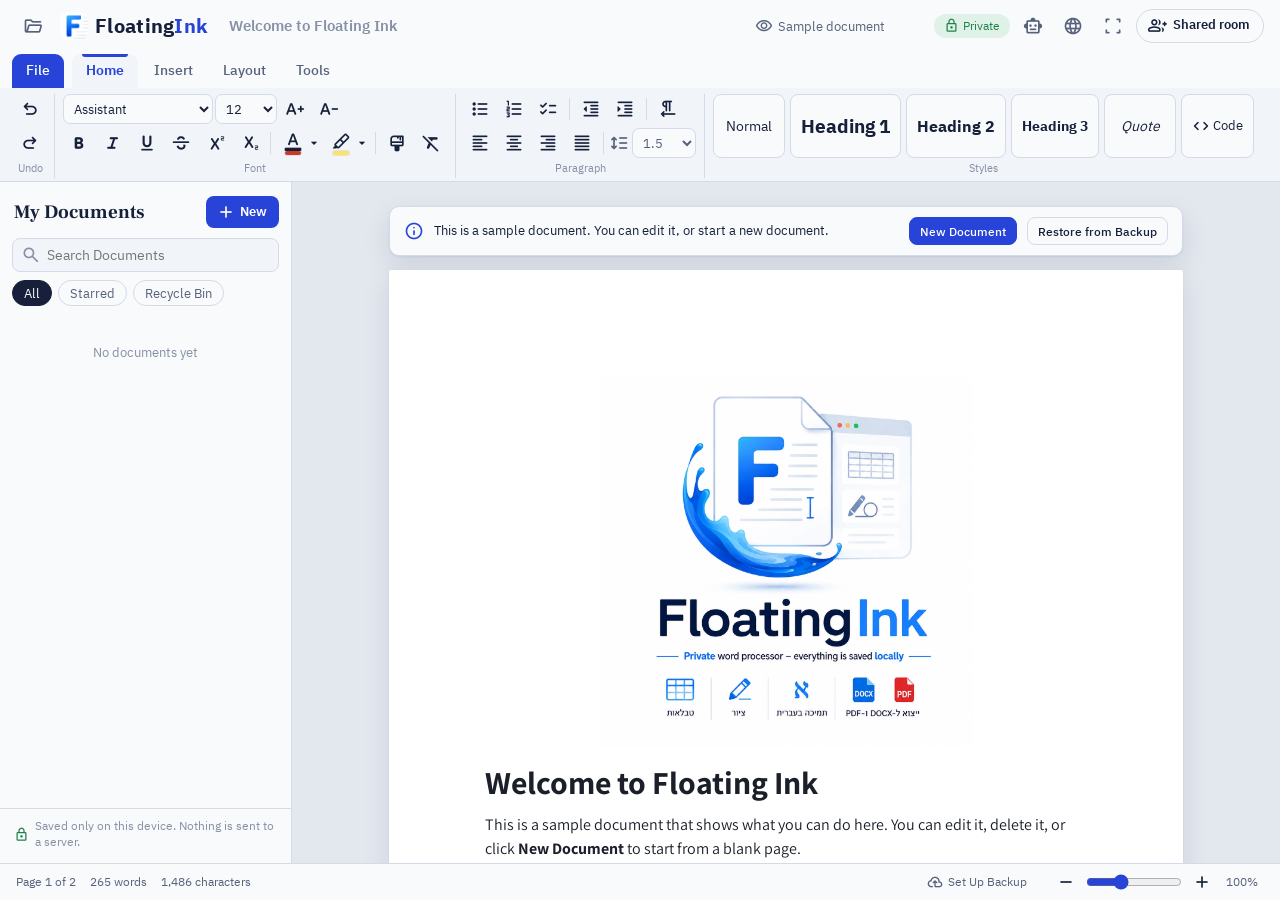
==== commit 69126fb2: "Call the site URotation everywhere The page titles, the footer, the link preview text, the guide and" ====
--- a/ink/index.html
+++ b/ink/index.html
@@ -33,7 +33,7 @@
 <title>Floating Ink</title>
 <meta name="description" content="Floating Ink — מעבד תמלילים בעברית: עיצוב כמו בוורד, טבלאות, תמונות, ציור ביד, כתיבה על קובצי PDF ושמירה כ-Word וכ-PDF. המסמכים נשמרים רק במכשיר שלך.">
 <meta property="og:type" content="website">
-<meta property="og:site_name" content="Floating rotation">
+<meta property="og:site_name" content="URotation">
 <meta property="og:title" content="Floating Ink">
 <meta property="og:description" content="מעבד תמלילים פרטי בעברית – הכל נשמר אצלך. מתקינים ישר מהדפדפן.">
 <meta property="og:url" content="https://floatingrotations.com/ink/">
@@ -219,6 +219,7 @@
 .pg-line span{position:absolute;top:-9px;inset-inline-end:10px;font:500 10.5px/16px var(--ui);color:#7f89a0;background:var(--page-color);padding:0 7px;border-radius:8px;border:1px solid #dde2ec}
 #editor{position:relative;min-height:calc(var(--ph) - 2 * var(--mt));outline:none;caret-color:#2743d8}
 #editor[contenteditable="false"]{cursor:default}
+#editor u.fill{text-decoration-line:underline;text-decoration-skip-ink:none;text-underline-position:auto}
 
 /* ---------- document content (shared with exports) ---------- */
 .doc{font-family:var(--doc-font,"Assistant"),"Assistant",Arial,sans-serif;font-size:var(--doc-size,12pt);line-height:var(--doc-lh,1.5);color:#1b1f2a;overflow-wrap:break-word;text-align:start}
@@ -2143,7 +2144,7 @@
 const SAFE_TAGS = new Set('P DIV BR SPAN B STRONG I EM U S STRIKE DEL INS SUB SUP H1 H2 H3 H4 H5 H6 BLOCKQUOTE PRE CODE UL OL LI TABLE THEAD TBODY TFOOT TR TD TH CAPTION A IMG HR MARK SMALL'.split(' '));
 const DROP_TAGS = new Set('SCRIPT STYLE IFRAME FRAME OBJECT EMBED SVG MATH TEMPLATE NOSCRIPT LINK META BUTTON INPUT SELECT TEXTAREA FORM TITLE HEAD CANVAS VIDEO AUDIO SOURCE TRACK PICTURE MAP AREA'.split(' '));
 const STYLE_KEEP = ['font-weight', 'font-style', 'text-decoration-line', 'color', 'background-color', 'font-size', 'font-family', 'text-align', 'direction', 'line-height', 'margin-inline-start', 'width', 'vertical-align'];
-const SAFE_CLASS = /^(checklist|callout|callout-(note|tip|warn|important)|toc|toc-title|toc-l[1-3]|toc-dots|toc-pg|page-break|img-(right|center|left))$/;
+const SAFE_CLASS = /^(fill|checklist|callout|callout-(note|tip|warn|important)|toc|toc-title|toc-l[1-3]|toc-dots|toc-pg|page-break|img-(right|center|left))$/;
 const SAFE_SRC = /^(data:image\/(png|jpe?g|gif|webp|svg\+xml);base64,[a-z0-9+/=\s]+|\/_blob\/[A-Za-z0-9_-]+|floating-ink\.webp)$/i;
 function sanitize(html, paste) {
   const doc = new DOMParser().parseFromString('<body>' + String(html || '') + '</body>', 'text/html');
@@ -2323,7 +2324,8 @@
    ========================================================= */
 function toast(msg, o = {}) {
   const t = h('div', { class: 'toast', role: 'status' }, o.icon ? icon(o.icon) : null, h('span', { text: msg }));
-  if (o.action) t.append(h('button', { text: o.action.label, onclick: () => { t.remove(); o.action.run(); } }));
+  // a button that does what the note says (action), or a few side by side (actions)
+  for (const a of o.actions || (o.action ? [o.action] : [])) t.append(h('button', { text: a.label, onclick: () => { t.remove(); a.run(); } }));
   $('#toasts').append(t);
   const ms = o.ms || 3400;
   setTimeout(() => t.classList.add('out'), ms);
@@ -3259,7 +3261,7 @@
    ========================================================= */
 const today = () => new Date().toLocaleDateString(LOCALE);
 const longDate = () => new Date().toLocaleDateString(LOCALE, { weekday: 'long', day: 'numeric', month: 'long', year: 'numeric' });
-const WELCOME = (I18N && I18N.welcome) || '<img src="floating-ink.webp" alt="Floating Ink" class="img-center" style="width: 62%"><h1>ברוכים הבאים ל-Floating Ink</h1><p>זה מסמך לדוגמה שמראה מה אפשר לעשות כאן. אפשר לערוך אותו, למחוק אותו, או ללחוץ על <b>מסמך חדש</b> ולהתחיל מדף ריק.</p><div class="callout callout-note"><p><b>פרטי לגמרי.</b> המסמכים נשמרים רק במכשיר שלך, ושום דבר לא נשלח לשום שרת. כדי שלא יאבדו, כדאי להפעיל גיבוי אוטומטי: <b>קובץ ← גיבוי</b>.</p></div><h2>מה יש כאן</h2><ul><li><b>עיצוב כמו בוורד:</b> גופנים בעברית, צבעים, <span style="background-color: #ffe45c">מרקר</span>, כותרות, רשימות וטבלאות.</li><li><b>הוספה:</b> תמונות, ציור ביד, סמלים למתמטיקה, אימוג׳י, תאריך עברי ותוכן עניינים.</li><li><b>כלים:</b> חיפוש והחלפה, ספירת מילים, יעד מילים, הקראה בקול, מחשבון ותיקון שפת הקלדה.</li><li><b>קבצים:</b> שמירה כ-Word וכ-PDF, ייבוא מ-Word, גרסאות קודמות וסל מחזור.</li></ul><h2>משימות לדוגמה</h2><ul class="checklist"><li data-checked="true">לפתוח את Floating Ink</li><li>להתקין אותו במחשב או בטלפון</li><li>להוסיף טבלה או ציור</li></ul><h2>איך מתקינים</h2><ul><li><b>במחשב (כרום או Edge):</b> כפתור <b>התקנה</b> למעלה, או סמל ההתקנה בצד שורת הכתובת.</li><li><b>באנדרואיד:</b> תפריט ⋮ ← התקנת האפליקציה.</li><li><b>באייפון:</b> בספארי, כפתור השיתוף ← הוספה למסך הבית.</li></ul><p>אחרי ההתקנה Floating Ink נפתח כמו תוכנה רגילה, גם בלי אינטרנט.</p><h2>קיצורי מקלדת</h2><table><tbody><tr><th>קיצור</th><th>מה הוא עושה</th></tr><tr><td>Ctrl+B / Ctrl+I / Ctrl+U</td><td>מודגש / נטוי / קו תחתון</td></tr><tr><td>Ctrl+Z / Ctrl+Y</td><td>ביטול / חזרה</td></tr><tr><td>Ctrl+F / Ctrl+H</td><td>חיפוש / חיפוש והחלפה</td></tr><tr><td>Ctrl+K</td><td>הוספת קישור</td></tr><tr><td>Ctrl+Shift+X</td><td>תיקון שפת הקלדה</td></tr><tr><td>Ctrl+Alt+1 / 2 / 3</td><td>כותרת 1 / 2 / 3</td></tr><tr><td>Ctrl+S</td><td>שמירה (Floating Ink גם שומר לבד)</td></tr></tbody></table><div class="callout callout-tip"><p><b>טיפ:</b> הקלדת באנגלית בטעות, למשל akuo במקום שלום? מסמנים את המילים ולוחצים Ctrl+Shift+X.</p></div><p style="text-align: center"><small>Floating Ink הוא חלק מ-<a href="https://floatingrotations.com">Floating rotation</a></small></p>';
+const WELCOME = (I18N && I18N.welcome) || '<img src="floating-ink.webp" alt="Floating Ink" class="img-center" style="width: 62%"><h1>ברוכים הבאים ל-Floating Ink</h1><p>זה מסמך לדוגמה שמראה מה אפשר לעשות כאן. אפשר לערוך אותו, למחוק אותו, או ללחוץ על <b>מסמך חדש</b> ולהתחיל מדף ריק.</p><div class="callout callout-note"><p><b>פרטי לגמרי.</b> המסמכים נשמרים רק במכשיר שלך, ושום דבר לא נשלח לשום שרת. כדי שלא יאבדו, כדאי להפעיל גיבוי אוטומטי: <b>קובץ ← גיבוי</b>.</p></div><h2>מה יש כאן</h2><ul><li><b>עיצוב כמו בוורד:</b> גופנים בעברית, צבעים, <span style="background-color: #ffe45c">מרקר</span>, כותרות, רשימות וטבלאות.</li><li><b>הוספה:</b> תמונות, ציור ביד, סמלים למתמטיקה, אימוג׳י, תאריך עברי ותוכן עניינים.</li><li><b>כלים:</b> חיפוש והחלפה, ספירת מילים, יעד מילים, הקראה בקול, מחשבון ותיקון שפת הקלדה.</li><li><b>קבצים:</b> שמירה כ-Word וכ-PDF, ייבוא מ-Word, גרסאות קודמות וסל מחזור.</li></ul><h2>משימות לדוגמה</h2><ul class="checklist"><li data-checked="true">לפתוח את Floating Ink</li><li>להתקין אותו במחשב או בטלפון</li><li>להוסיף טבלה או ציור</li></ul><h2>איך מתקינים</h2><ul><li><b>במחשב (כרום או Edge):</b> כפתור <b>התקנה</b> למעלה, או סמל ההתקנה בצד שורת הכתובת.</li><li><b>באנדרואיד:</b> תפריט ⋮ ← התקנת האפליקציה.</li><li><b>באייפון:</b> בספארי, כפתור השיתוף ← הוספה למסך הבית.</li></ul><p>אחרי ההתקנה Floating Ink נפתח כמו תוכנה רגילה, גם בלי אינטרנט.</p><h2>קיצורי מקלדת</h2><table><tbody><tr><th>קיצור</th><th>מה הוא עושה</th></tr><tr><td>Ctrl+B / Ctrl+I / Ctrl+U</td><td>מודגש / נטוי / קו תחתון</td></tr><tr><td>Ctrl+Z / Ctrl+Y</td><td>ביטול / חזרה</td></tr><tr><td>Ctrl+F / Ctrl+H</td><td>חיפוש / חיפוש והחלפה</td></tr><tr><td>Ctrl+K</td><td>הוספת קישור</td></tr><tr><td>Ctrl+Shift+X</td><td>תיקון שפת הקלדה</td></tr><tr><td>Ctrl+Alt+1 / 2 / 3</td><td>כותרת 1 / 2 / 3</td></tr><tr><td>Ctrl+S</td><td>שמירה (Floating Ink גם שומר לבד)</td></tr></tbody></table><div class="callout callout-tip"><p><b>טיפ:</b> הקלדת באנגלית בטעות, למשל akuo במקום שלום? מסמנים את המילים ולוחצים Ctrl+Shift+X.</p></div><p style="text-align: center"><small>Floating Ink הוא חלק מ-<a href="https://floatingrotations.com">URotation</a></small></p>';
 const TEMPLATES = [
   { name: T('מסמך ריק'), desc: T('דף חלק'), icon: 'description', html: () => '<p><br></p>' },
   { name: T('עבודה לבית הספר'), desc: T('עמוד שער, מבוא, פרקים וסיכום'), icon: 'school', html: () => T(`<h1 style="text-align: center">שם העבודה</h1><p style="text-align: center">עבודה בנושא: </p><p><br></p><table><tbody><tr><th>שם</th><td><br></td></tr><tr><th>כיתה</th><td><br></td></tr><tr><th>מורה</th><td><br></td></tr><tr><th>מקצוע</th><td><br></td></tr><tr><th>תאריך הגשה</th><td>{0}</td></tr></tbody></table><hr class="page-break"><h2>מבוא</h2><p>על מה העבודה, ולמה בחרתי בנושא הזה.</p><h2>פרק ראשון</h2><p><br></p><h2>פרק שני</h2><p><br></p><h2>סיכום</h2><p>מה למדתי, ומה המסקנה שלי.</p><h2>מקורות</h2><ul><li><br></li></ul>`, today()) },
@@ -3293,6 +3295,8 @@
 const renderDocsSoon = debounce(() => renderDocs(), 150);
 function renderDocs() {
   const list = $('#docList'), q = S.query.trim().toLowerCase();
+  // the list keeps the keyboard when it is drawn again: on the same document, or on the one that took its place
+  const fe = document.activeElement, kept = fe && fe.matches && fe.matches('#docList .di') ? { id: fe.dataset.id, i: $$('#docList .di[tabindex]').indexOf(fe) } : null;
   let docs = allDocs().filter(d => S.filter === 'trash' ? d.trashed : !d.trashed);
   if (S.filter === 'star') docs = docs.filter(d => d.starred);
   if (q) docs = docs.filter(d => (displayTitle(d) + ' ' + (d.snippet || '')).toLowerCase().includes(q));
@@ -3309,14 +3313,65 @@
     const star = d.trashed ? null : h('button', { class: 'icon-btn star' + (d.starred ? ' on' : ''), title: d.starred ? T('הסרה מהמועדפים') : T('הוספה למועדפים'), 'aria-label': T('מועדף'), 'aria-pressed': String(!!d.starred), onclick: e => { e.stopPropagation(); toggleStar(d.id); } }, icon('star', d.starred ? 'fill' : ''));
     const deck = isDeck(d), pdfa = isPdfa(d), sht = isSheet(d), drw = isDraw(d), cmc = isComic(d);
     list.append(h('div', {
-      class: 'di' + (cur ? ' cur' : '') + (d.trashed ? ' trashed' : '') + (deck ? ' deck' : '') + (pdfa ? ' pdfa' : '') + (sht ? ' sheet' : '') + (drw ? ' draw' : '') + (cmc ? ' comic' : ''), role: 'listitem', tabindex: d.trashed ? null : 0,
-      onclick: () => { if (!d.trashed) openDoc(d.id); },
-      onkeydown: e => { if (e.key === 'Enter' && !d.trashed && e.target === e.currentTarget) openDoc(d.id); },
+      class: 'di' + (cur ? ' cur' : '') + (d.trashed ? ' trashed' : '') + (deck ? ' deck' : '') + (pdfa ? ' pdfa' : '') + (sht ? ' sheet' : '') + (drw ? ' draw' : '') + (cmc ? ' comic' : ''), role: 'listitem', tabindex: d.trashed ? null : 0, 'data-id': d.id,
+      onclick: () => { if (!d.trashed) openDoc(d.id).then(focusOpenDoc); },
+      onkeydown: e => { if (e.key === 'Enter' && !d.trashed && e.target === e.currentTarget) openDoc(d.id).then(focusOpenDoc); },
     },
     icon(deck ? 'slideshow' : pdfa ? 'picture_as_pdf' : sht ? 'table_view' : drw ? 'palette' : cmc ? 'auto_stories' : 'description', 'di-ic'),
     h('div', { class: 'di-main' }, h('div', { class: 'di-t', text: displayTitle(d) }), h('div', { class: 'di-m', text: `${relTime(d.updatedAt || Date.now())} · ${deck ? TN('{n} שקופיות', d.slides || 1) : pdfa ? TN('{n} עמודים', d.pages || 1) : sht ? TN('{n} גיליונות', d.sheets || 1) : drw ? (d.frames > 1 ? TN('{n} פריימים', d.frames) : TN('{n} שכבות', d.layers || 1)) : cmc ? TN('{n} דפים', d.pages || 1) : wordsLabel(d.words || 0)}` }), d.snippet ? h('div', { class: 'di-s', text: d.snippet }) : null),
     star, more));
   }
+  if (kept) focusDocRow(LIST_FOCUS || kept.id, kept.i);
+}
+/* the list keeps the keyboard: on a document by its id, or on the one now at place i. A document not in the list yet
+   (one just brought back from the bin) takes it when the list shows it */
+let LIST_FOCUS = null;
+function focusDocRow(id, i) {
+  const rows = $$('#docList .di[tabindex]'), mine = id && rows.find(r => r.dataset.id === id);
+  LIST_FOCUS = id && !mine ? id : null;
+  const el = mine || rows[Math.max(0, Math.min(i == null ? 0 : i, rows.length - 1))];
+  if (el) el.focus();
+}
+/* a document opened from the list takes the keyboard, so a Backspace meant for a letter never reaches the list */
+function focusOpenDoc() {
+  const a = document.activeElement;
+  if (a && a.closest && a.closest('#drawer')) a.blur();
+  if (!S.cur || MODALS.length) return;
+  if (sheetOpen()) { if (S.sheetReady) S.sheetReady.then(() => { if (sheetOpen() && SK) SK.focus(); }); }
+  else if (!deckOpen() && !pdfaOpen() && !drawOpen() && !comicOpen() && document.activeElement !== ed) ed.focus({ preventScroll: true });
+}
+/* the list's own keys. Delete or Backspace on the document whose row has the keyboard (reached with Tab or the arrows
+   of the keyboard; a click opens the document instead) sends it to the recycle bin, with the note and its undo, and a
+   key held down sends one. Ctrl+Z, while the list still has the keyboard, brings back the last one sent from here */
+const LIST_TRASH = [];
+function docListKey(e) {
+  const row = e.target && e.target.matches && e.target.matches('#docList .di[tabindex]') ? e.target : null;
+  if (!row || MODALS.length) return false;
+  const mod = e.ctrlKey || e.metaKey;
+  if ((e.key === 'Delete' || e.key === 'Backspace') && !mod && !e.altKey) {
+    e.preventDefault();
+    if (!e.repeat) trashFromList(row.dataset.id);
+    return true;
+  }
+  if ((e.key === 'ArrowDown' || e.key === 'ArrowUp') && !mod && !e.altKey) {   // from document to document (not the slides or frames of the open one)
+    e.preventDefault();
+    const rows = $$('#docList .di[tabindex]'), next = rows[rows.indexOf(row) + (e.key === 'ArrowDown' ? 1 : -1)];
+    if (next) next.focus();
+    return true;
+  }
+  if (mod && !e.altKey && !e.shiftKey && e.code === 'KeyZ') {
+    for (let id; (id = LIST_TRASH.pop());) {
+      const m = findMeta(id);
+      if (m && m.trashed) { e.preventDefault(); restoreDoc(id).then(() => focusDocRow(id)); return true; }
+    }
+  }
+  return false;
+}
+async function trashFromList(id) {
+  const i = $$('#docList .di[tabindex]').findIndex(r => r.dataset.id === id);
+  await trashDoc(id);
+  LIST_TRASH.push(id);
+  focusDocRow(null, i);   // the next one down, as in a folder (also when it was open, and another document opened instead)
 }
 function openDocMenu(anchor, d) {
   const items = d.trashed
@@ -3405,7 +3460,7 @@
   setDrawMode(drw);
   setComicMode(cmc);   // a panel being drawn in gives the drawing's view back here, before a drawing loads into it
   if (deck || pdfa || sht || drw || cmc) { ed.innerHTML = ''; ed.contentEditable = 'false'; }
-  else { ed.innerHTML = sanitize(html) || '<p><br></p>'; ensureBlocks(); ed.contentEditable = 'true'; }
+  else { ed.innerHTML = sanitize(html) || '<p><br></p>'; ensureBlocks(); ed.contentEditable = 'true'; tuneFills(); }
   $('#loading').hidden = true;
   S.editVer = S.savedVer = 0; S.goalArmed = false; S.goalHit = false; S.retries = 0; S.remotePrompted = false;
   lastRange = null;
@@ -3413,6 +3468,7 @@
   $('#docTitle').placeholder = S.cur.meta.auto || untitled(meta);
   updateDocTitle();
   applyPage(); resetHistory();
+  if (S.panel === 'link') renderLinkWait();   // each document can have its own listening chat
   if (deck) deckLoad(html);
   else if (pdfa) pdfaLoad(html);
   else if (sht) sheetLoad(html);
@@ -3569,7 +3625,7 @@
   saveSoon();
 }
 function onEdited() {
-  markDirty(); snapshotSoon(); scheduleStats(); scheduleUI(); scheduleGuides();
+  markDirty(); snapshotSoon(); scheduleStats(); scheduleUI(); scheduleGuides(); tuneFills();
   if (S.panel === 'outline') outlineSoon();
   if (S.panel === 'find' && $('#findQ').value) findSoon();
 }
@@ -5074,7 +5130,7 @@
    ========================================================= */
 /* a copy served from localhost can be pointed at a test connector (fink:linkPort), so a test never reaches the real one */
 const LINK_URL = 'http://127.0.0.1:' + ((location.hostname === 'localhost' && +lsGet('fink:linkPort', 0)) || 47821);
-const LINK = { es: null, state: 'off', timer: 0, wait: 2000, waiting: 0, queue: Promise.resolve(), log: lsGet('fink:aichat', []) };
+const LINK = { es: null, state: 'off', timer: 0, wait: 2000, waiting: 0, waitDocs: [], queue: Promise.resolve(), log: lsGet('fink:aichat', []) };
 function linkStart() {
   linkStop();
   if (!PREFS.aiLink || S.inClaude) return;
@@ -5085,7 +5141,7 @@
   es.addEventListener('hello', () => { LINK.wait = 2000; setLinkState('ready'); });
   // another Floating Ink window connected after this one: it keeps the link, and this one stops coming back for it
   es.addEventListener('replaced', () => { es.close(); if (LINK.es === es) { LINK.es = null; clearTimeout(LINK.timer); setLinkState('elsewhere'); } });
-  es.addEventListener('waiting', e => { try { LINK.waiting = JSON.parse(e.data).n || 0; } catch {} if (S.panel === 'link') renderLinkWait(); });
+  es.addEventListener('waiting', e => { try { const d = JSON.parse(e.data); LINK.waiting = d.n || 0; LINK.waitDocs = Array.isArray(d.docs) ? d.docs : []; } catch {} if (S.panel === 'link') renderLinkWait(); });
   es.addEventListener('call', e => {
     let c = null;
     try { c = JSON.parse(e.data); } catch {}
@@ -5392,11 +5448,14 @@
   renderLinkWait();
 }
 /* is an assistant listening to the panel right this second (wait_for_message), or will it see the message later */
+/* someone hears what is written here: a chat listening to everything, or the open document's own chat */
+const linkCurId = () => (S.cur && !S.cur.isSample ? S.cur.id : '');
+const hearsHere = () => LINK.waiting > LINK.waitDocs.length || LINK.waitDocs.includes(linkCurId());
 function renderLinkWait() {
-  const p = $('#linkWait');
+  const p = $('#linkWait'), on = hearsHere();
   p.hidden = LINK.state !== 'ready';
-  p.classList.toggle('on', LINK.waiting > 0);
-  p.textContent = LINK.waiting > 0 ? T('קלוד מקשיב עכשיו — מה שכותבים כאן יגיע אליו מיד.')
+  p.classList.toggle('on', on);
+  p.textContent = on ? T('קלוד מקשיב עכשיו — מה שכותבים כאן יגיע אליו מיד.')
     : T('כדי שקלוד יענה כאן, כותבים לו בשיחה איתו: תתחבר ל-Floating Ink.');
 }
 function renderLinkLog() {
@@ -5414,7 +5473,8 @@
   $('#linkMsg').value = '';
   linkAdd({ from: 'user', kind: 'msg', text: t });
   // and straight to the connector, so an assistant that is listening answers now instead of when the user goes back to it
-  if (LINK.state === 'ready') fetch(LINK_URL + '/msg', { method: 'POST', headers: { 'Content-Type': 'text/plain' }, body: JSON.stringify({ text: t }) }).catch(() => {});
+  // with the open document's id, so a chat tied to that document is the one that hears it
+  if (LINK.state === 'ready') fetch(LINK_URL + '/msg', { method: 'POST', headers: { 'Content-Type': 'text/plain' }, body: JSON.stringify({ text: t, doc: linkCurId() }) }).catch(() => {});
 }
 
 /* =========================================================
@@ -6358,7 +6418,7 @@
   paDrawSel(); paToolbar(); paThumbSoon(s.i);
 }
 function paKey(e) {
-  if (!PA.doc || MODALS.length || PA.edit || isField(e.target)) return false;
+  if (!PA.doc || MODALS.length || PA.edit || (isField(e.target) && !delKey(e))) return false;
   const mod = e.ctrlKey || e.metaKey, c = e.code, k = e.key;
   if (mod && !e.altKey && (c === 'KeyZ' || c === 'KeyY')) { e.preventDefault(); if (c === 'KeyY' || e.shiftKey) paRedo(); else paUndo(); return true; }
   if (!PA.sel || mod || e.altKey) return false;
@@ -7413,7 +7473,8 @@
 function setSel(ids) { const s = curSlide(); DK.sel = [...new Set(ids)].filter(id => s && s.els.some(e => e.id === id)); drawSel(); updateDeckUI(); }
 function select(id) { setSel(id ? [id] : []); }
 function renderStrip() {
-  const strip = $('#strip');
+  const strip = $('#strip'), fe = document.activeElement;
+  const kept = !!(fe && fe.closest && fe.closest('#strip .thumb'));   // the slide chosen in the list keeps the keyboard when the list is drawn again (Delete deletes the next one chosen)
   strip.textContent = '';
   if (!DK.deck) return;
   const n = DK.reveal || DK.deck.slides.length, secs = hasSecs(DK.deck);
@@ -7423,6 +7484,8 @@
     const t = thumbNode(s, i); if (fold) t.hidden = true; strip.append(t);
   });
   if (!DK.reveal) strip.append(h('div', { class: 'strip-add' }, h('button', { class: 'btn small', 'data-cmd': 'newSlide', title: T('שקופית חדשה (Ctrl+M)') }, icon('add'), T('שקופית חדשה'))));
+  const cur = kept && strip.querySelector(`.thumb[data-i="${DK.idx}"]`);
+  if (cur) cur.focus({ preventScroll: true });
   thumbScale(); roomThumbs();
 }
 function thumbNode(s, i) {
@@ -8264,7 +8327,7 @@
     if (line) line.remove();
     t.classList.remove('drag');
     if (drag) moveSlidesCmd(new Set([DK.deck.slides[i].id]), to, join);
-    else { goSlide(i); const cur = $(`#strip .thumb[data-i="${i}"]`); if (cur) cur.focus({ preventScroll: true }); }
+    else { if (DK.sel.length) select(null); goSlide(i); const cur = $(`#strip .thumb[data-i="${i}"]`); if (cur) cur.focus({ preventScroll: true }); }   // the slide is chosen now, not what was chosen on it
   };
   addEventListener('pointermove', move); addEventListener('pointerup', up); addEventListener('pointercancel', up);
 }
@@ -8283,10 +8346,14 @@
 
 /* --- keys, and copy / paste of what's on a slide --- */
 const isField = t => !!(t && t.closest && t.closest('input,textarea,select,#editor'));
+/* Delete and Backspace edit the letters of a field that takes text. A checkbox, a slider or a list to pick from has no
+   use for them, so there they go on to what is chosen (a box, a picture, a bubble), in every kind of document */
+const TEXT_FIELD = 'textarea,[contenteditable="true"],#editor,input:not([type=checkbox]):not([type=radio]):not([type=range]):not([type=color]):not([type=button]):not([type=submit]):not([type=reset]):not([type=file])';
+const delKey = e => (e.key === 'Delete' || e.key === 'Backspace') && !(e.target && e.target.closest && e.target.closest(TEXT_FIELD));
 function deckKey(e) {
   if (!DK.deck || MODALS.length) return false;
   const t = e.target, writing = !!DK.edit && t.classList && (t.classList.contains('tx') || t.classList.contains('tc'));
-  if (!writing && isField(t)) return false;
+  if (!writing && isField(t) && !delKey(e)) return false;
   const mod = e.ctrlKey || e.metaKey, c = e.code, k = e.key;
   if (DK.crop && (k === 'Enter' || k === 'Escape')) { e.preventDefault(); endCrop(); return true; }
   if (mod && !e.altKey && (c === 'KeyZ' || c === 'KeyY')) { e.preventDefault(); if (c === 'KeyY' || e.shiftKey) dRedo(); else dUndo(); return true; }
@@ -8295,6 +8362,7 @@
     if (mod && !e.altKey && !e.shiftKey && (c === 'KeyB' || c === 'KeyI' || c === 'KeyU')) { e.preventDefault(); deckStyle({ KeyB: 'b', KeyI: 'i', KeyU: 'u' }[c]); return true; }
     if (k === 'Tab' && t.classList.contains('tc')) { e.preventDefault(); cellStep(e.shiftKey ? -1 : 1); return true; }
     if (k === 'Tab') { e.preventDefault(); const s = getSelection(), n = s.anchorNode; if (n && (n.nodeType === 1 ? n : n.parentElement).closest('li')) document.execCommand(e.shiftKey ? 'outdent' : 'indent'); return true; }
+    if ((k === 'Delete' || k === 'Backspace') && !mod && t.classList.contains('tc') && clearCells()) { e.preventDefault(); return true; }
     return false;
   }
   if (k === 'F5') { e.preventDefault(); if (e.altKey) startShow(DK.idx, true); else startShow(e.shiftKey ? DK.idx : null); return true; }
@@ -8307,7 +8375,7 @@
   const els = selEls(), inStrip = !!(t.closest && t.closest('#strip'));
   if (k === 'Delete' || k === 'Backspace') {
     if (els.length) { e.preventDefault(); delEls(); return true; }
-    if (inStrip) { e.preventDefault(); delSlide(DK.idx); return true; }
+    if (inStrip) { e.preventDefault(); if (!e.repeat) delSlide(DK.idx); return true; }   // held down, it deletes one slide
     return false;
   }
   if (els.length) {
@@ -10061,6 +10129,15 @@
     for (let r = g.r1; r <= g.r2; r++) for (let c = g.c1; c <= g.c2; c++) { const x = el.cells[r][c]; if (!x.m) fn(x); }
   });
   tblRedraw(el, cell);
+}
+/* Delete or Backspace with several cells chosen empties them all, as in PowerPoint: one step to undo */
+function clearCells() {
+  const el = curEl();
+  if (!el || el.t !== 'table' || DK.edit !== el.id || !DK.cell) return false;
+  const g = cellRange(el, DK.cell);
+  if (g.r1 === g.r2 && g.c1 === g.c2) return false;   // in one cell the letters go, as always
+  tblCells(x => { x.h = ''; });
+  return true;
 }
 function tblRedraw(el, cell) {
   if (cell && DK.edit === el.id) {   // drawn again, then back to writing in the same cell
@@ -12181,7 +12258,7 @@
   if (mod && e.code === 'KeyM') { addSlide(); return true; }
   if (mod || e.altKey) return false;
   if (k === 'Enter') { setSorter(false); goSlide(DK.idx); return true; }
-  if (k === 'Delete' || k === 'Backspace') { delSlides(new Set(DK.ssel)); return true; }
+  if (k === 'Delete' || k === 'Backspace') { if (!e.repeat) delSlides(new Set(DK.ssel)); return true; }
   const cards = $$('#sorter .scard'), top0 = cards[0] ? cards[0].offsetTop : 0, cols = Math.max(1, cards.filter(c => c.offsetTop === top0).length);
   const vis = cards.map(c => +c.dataset.i), at = Math.max(0, vis.indexOf(DK.idx));
   const step = { ArrowRight: rtl ? -1 : 1, ArrowLeft: rtl ? 1 : -1, ArrowDown: cols, ArrowUp: -cols, Home: -1e9, End: 1e9 }[k];
@@ -15716,6 +15793,114 @@
   updatePageStat(); updateSelStat();
   if (S.panel === 'ai') updateScope();
 }
+/* =========================================================
+   lines to write on: a run of underscores (a worksheet's ______) is a line, not text.
+   Typing on it writes over the underscores instead of pushing them aside, so the answer sits on the line
+   and the line keeps its length; the answer is <u class="fill">. Deleting a letter of an answer gives the
+   line its underscore back, so wiping an answer leaves the line as it was
+   ========================================================= */
+const LINE_MIN = 3;                                    // shorter runs are just underscores (snake_case, __init__)
+const isFill = n => !!n && n.nodeType === 1 && n.tagName === 'U' && n.classList.contains('fill');
+const fillOf = n => { for (; n && n !== ed; n = n.parentNode) if (isFill(n)) return n; return null; };
+const underRun = (t, i, step) => { let k = 0; for (; i >= 0 && i < t.length && t[i] === '_'; i += step) k++; return k; };
+const edgeText = (el, last) => { const w = document.createTreeWalker(el, NodeFilter.SHOW_TEXT); let n = w.nextNode(), m = n; while (last && (m = w.nextNode())) n = m; return n; };
+function putCaret(node, off) { const r = document.createRange(); r.setStart(node, off); r.collapse(true); setRange(r); }
+/* an answer's underline is drawn exactly where the font draws its underscore, so it and the rest of the line
+   are one straight line. Chrome measures text-underline-offset from the baseline when the position is auto */
+const UNDERSCORE = new Map();                          // "weight family" -> { off, th } in em
+let underCtx = null;
+function underscoreOf(cs) {
+  const key = cs.fontWeight + ' ' + firstFamily(cs.fontFamily);
+  let m = UNDERSCORE.get(key);
+  if (m) return m;
+  underCtx = underCtx || document.createElement('canvas').getContext('2d');
+  underCtx.font = `${cs.fontWeight} 100px ${cs.fontFamily}`;
+  const t = underCtx.measureText('_');
+  const em = px => +(px / 100).toFixed(3) + 'em';     // written the way the browser gives it back, so tuneFills sees no change
+  m = { off: em(-t.actualBoundingBoxAscent), th: em(Math.max(3, t.actualBoundingBoxAscent + t.actualBoundingBoxDescent)) };
+  if (document.fonts.check(underCtx.font)) UNDERSCORE.set(key, m);   // a font still loading would measure as its stand-in
+  return m;
+}
+function tuneFills() {
+  for (const f of ed.querySelectorAll('u.fill')) {
+    const m = underscoreOf(getComputedStyle(f));
+    if (f.style.textUnderlineOffset !== m.off) f.style.textUnderlineOffset = m.off;
+    if (f.style.textDecorationThickness !== m.th) f.style.textDecorationThickness = m.th;
+  }
+}
+/* the caret as a text node and an offset, also when it sits between elements (as it does right after an answer) */
+function caretText() {
+  const s = getSelection();
+  if (!s.rangeCount || !s.isCollapsed || !inEditor(s.anchorNode)) return null;
+  let node = s.anchorNode, off = s.anchorOffset;
+  if (node.nodeType === 1) {
+    const before = node.childNodes[off - 1], at = node.childNodes[off];
+    if (at && at.nodeType === 3) [node, off] = [at, 0];
+    else if (before && before.nodeType === 3) [node, off] = [before, before.length];
+    else if (isFill(before) && edgeText(before, true)) { node = edgeText(before, true); off = node.length; }
+    else return null;
+  }
+  return node.nodeType === 3 ? { node, off } : null;
+}
+/* the answer took n letters' room: the line after it gets that many underscores shorter, while it has them */
+function eatLine(fill, n) {
+  const t = fill.nextSibling;
+  if (t && t.nodeType === 3) t.deleteData(0, Math.min(n, underRun(t.data, 0, 1)));
+}
+function writeOnLine(data) {
+  const c = caretText();
+  if (!c) return false;
+  const { node, off } = c;
+  let fill = fillOf(node);
+  if (!fill && off === 0 && isFill(node.previousSibling)) {   // right after an answer: it goes on
+    fill = node.previousSibling;
+    const t = edgeText(fill, true);
+    if (!t) return false;
+    t.appendData(data); eatLine(fill, data.length); putCaret(t, t.length);
+    return true;
+  }
+  if (fill) { node.insertData(off, data); eatLine(fill, data.length); putCaret(node, off + data.length); return true; }
+  const ahead = underRun(node.data, off, 1);
+  // at the end of a line (nothing of it ahead of the caret) it is writing after the line, the usual way
+  if (!ahead || ahead + underRun(node.data, off - 1, -1) < LINE_MIN) return false;
+  const rest = node.splitText(off);
+  rest.deleteData(0, Math.min(data.length, ahead));
+  const u = h('u', { class: 'fill', text: data });
+  rest.before(u);
+  if (!node.length) node.remove();
+  if (!rest.length) rest.remove();
+  putCaret(u.firstChild, data.length);
+  return true;
+}
+function eraseFromLine(back) {
+  const c = caretText();
+  if (!c) return false;
+  const { node, off } = c;
+  let fill = fillOf(node), t = node, i = back ? off - 1 : off;
+  if (!fill) {                                         // the letter next to the caret may be an answer's first or last
+    if (back && off === 0 && isFill(node.previousSibling)) { fill = node.previousSibling; t = edgeText(fill, true); i = t ? t.length - 1 : -1; }
+    else if (!back && off === node.length && isFill(node.nextSibling)) { fill = node.nextSibling; t = edgeText(fill, false); i = 0; }
+    else return false;
+  }
+  if (!t || i < 0 || i >= t.length) return false;     // the letter is outside the answer: the usual way
+  t.deleteData(i, 1);
+  let after = fill.nextSibling;                        // the line gets its underscore back, right after the answer
+  if (after && after.nodeType === 3) after.insertData(0, '_');
+  else { after = document.createTextNode('_'); fill.after(after); }
+  if (fill.textContent) { putCaret(t, i); return true; }
+  const prev = fill.previousSibling;                   // the whole answer is gone: the line is one piece of text again
+  fill.remove();
+  if (prev && prev.nodeType === 3) { const at = prev.length; prev.appendData(after.data); after.remove(); putCaret(prev, at); }
+  else putCaret(after, 0);
+  return true;
+}
+function onLineInput(e) {
+  if (e.defaultPrevented || e.isComposing || !S.cur || ed.contentEditable === 'false') return;
+  const t = e.inputType;
+  const done = t === 'insertText' && e.data ? writeOnLine(e.data)
+    : t === 'deleteContentBackward' || t === 'deleteContentForward' ? eraseFromLine(t === 'deleteContentBackward') : false;
+  if (done) { e.preventDefault(); afterChange(); }
+}
 function onEditorKey(e) {
   if (e.key === 'Tab') {
     e.preventDefault();
@@ -15744,7 +15929,13 @@
     if (PREV.ov) { e.preventDefault(); stopPreview(); return; }
     if (deckOpen() && DK.sorter) { e.preventDefault(); setSorter(false); return; }   // back from all the slides to the one chosen
     if (deckOpen() && (DK.edit || DK.sel.length || DK.tool || DK.crop)) { e.preventDefault(); if (DK.crop) endCrop(); else if (DK.tool) disarm(); else if (DK.edit) exitEdit(); else select(null); return; }   // cropping, drawing, writing, then selecting, one step at a time
-    if (pdfaOpen() && (PA.edit || PA.sel)) { e.preventDefault(); if (PA.edit) paCommitEdit(); else paSelect(null); return; }
+    if (pdfaOpen() && (PA.edit || PA.sel)) {   // writing ends with the box chosen, as on a slide (Delete then deletes it), and the next Esc lets it go
+      e.preventDefault();
+      if (!PA.edit) { paSelect(null); return; }
+      const E = PA.edit; paCommitEdit();
+      if (paEl(E.id)) paSelect(E.id, E.i);
+      return;
+    }
     if (sheetOpen() && SK && SK.esc()) { e.preventDefault(); return; }
     if (drawOpen() && DRAWK && DRAWK.esc()) { e.preventDefault(); return; }
     if (comicOpen() && CMK && CMK.esc()) { e.preventDefault(); return; }
@@ -15754,6 +15945,7 @@
     if (S.panel && $('#side').contains(document.activeElement)) { closePanel(); if (!deckOpen() && !pdfaOpen() && !sheetOpen() && !drawOpen() && !comicOpen()) restoreSel(); if (sheetOpen() && SK) SK.focus(); }
     return;
   }
+  if (docListKey(e)) return;   // the documents' list first: its Delete is not for what is chosen in the open one
   if (deckOpen() && deckKey(e)) return;
   if (pdfaOpen() && paKey(e)) return;
   if (sheetOpen() && SK && SK.key(e)) return;
@@ -15872,6 +16064,8 @@
   ed.addEventListener('input', e => { if (!e.isComposing) ensureBlocks(); if (e.inputType === 'insertParagraph') fixNewLi(); if (selectedImg && !ed.contains(selectedImg)) deselectImg(); onEdited(); });
   ed.addEventListener('beforeinput', e => { if (e.inputType === 'historyUndo') { e.preventDefault(); undo(); } else if (e.inputType === 'historyRedo') { e.preventDefault(); redo(); } });
   ed.addEventListener('beforeinput', docLease);   // in a shared room: a paragraph someone is typing in waits for them
+  ed.addEventListener('beforeinput', onLineInput);   // after docLease, which may have held the typing back
+  document.fonts.addEventListener('loadingdone', tuneFills);   // a line measured before its font came is measured again
   ed.addEventListener('keydown', onEditorKey);
   ed.addEventListener('paste', onPaste);
   ed.addEventListener('drop', onDrop);
